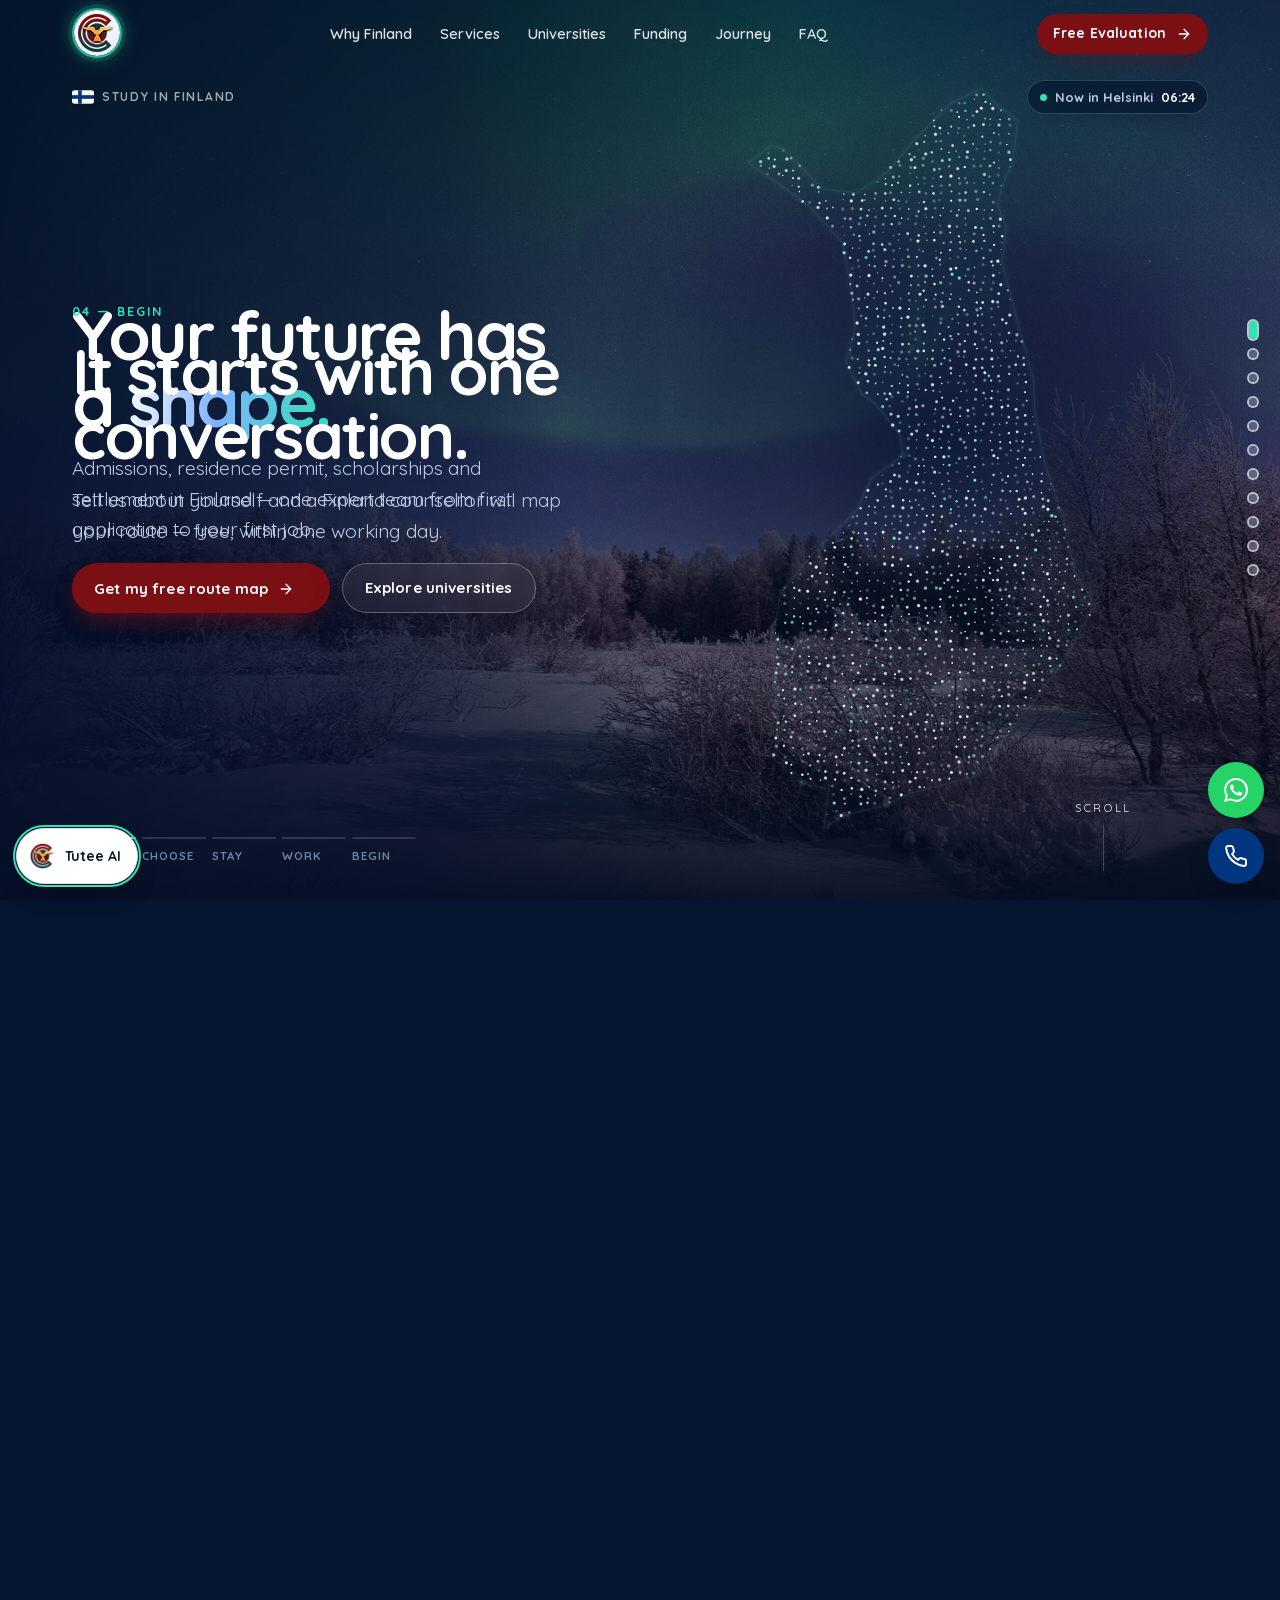
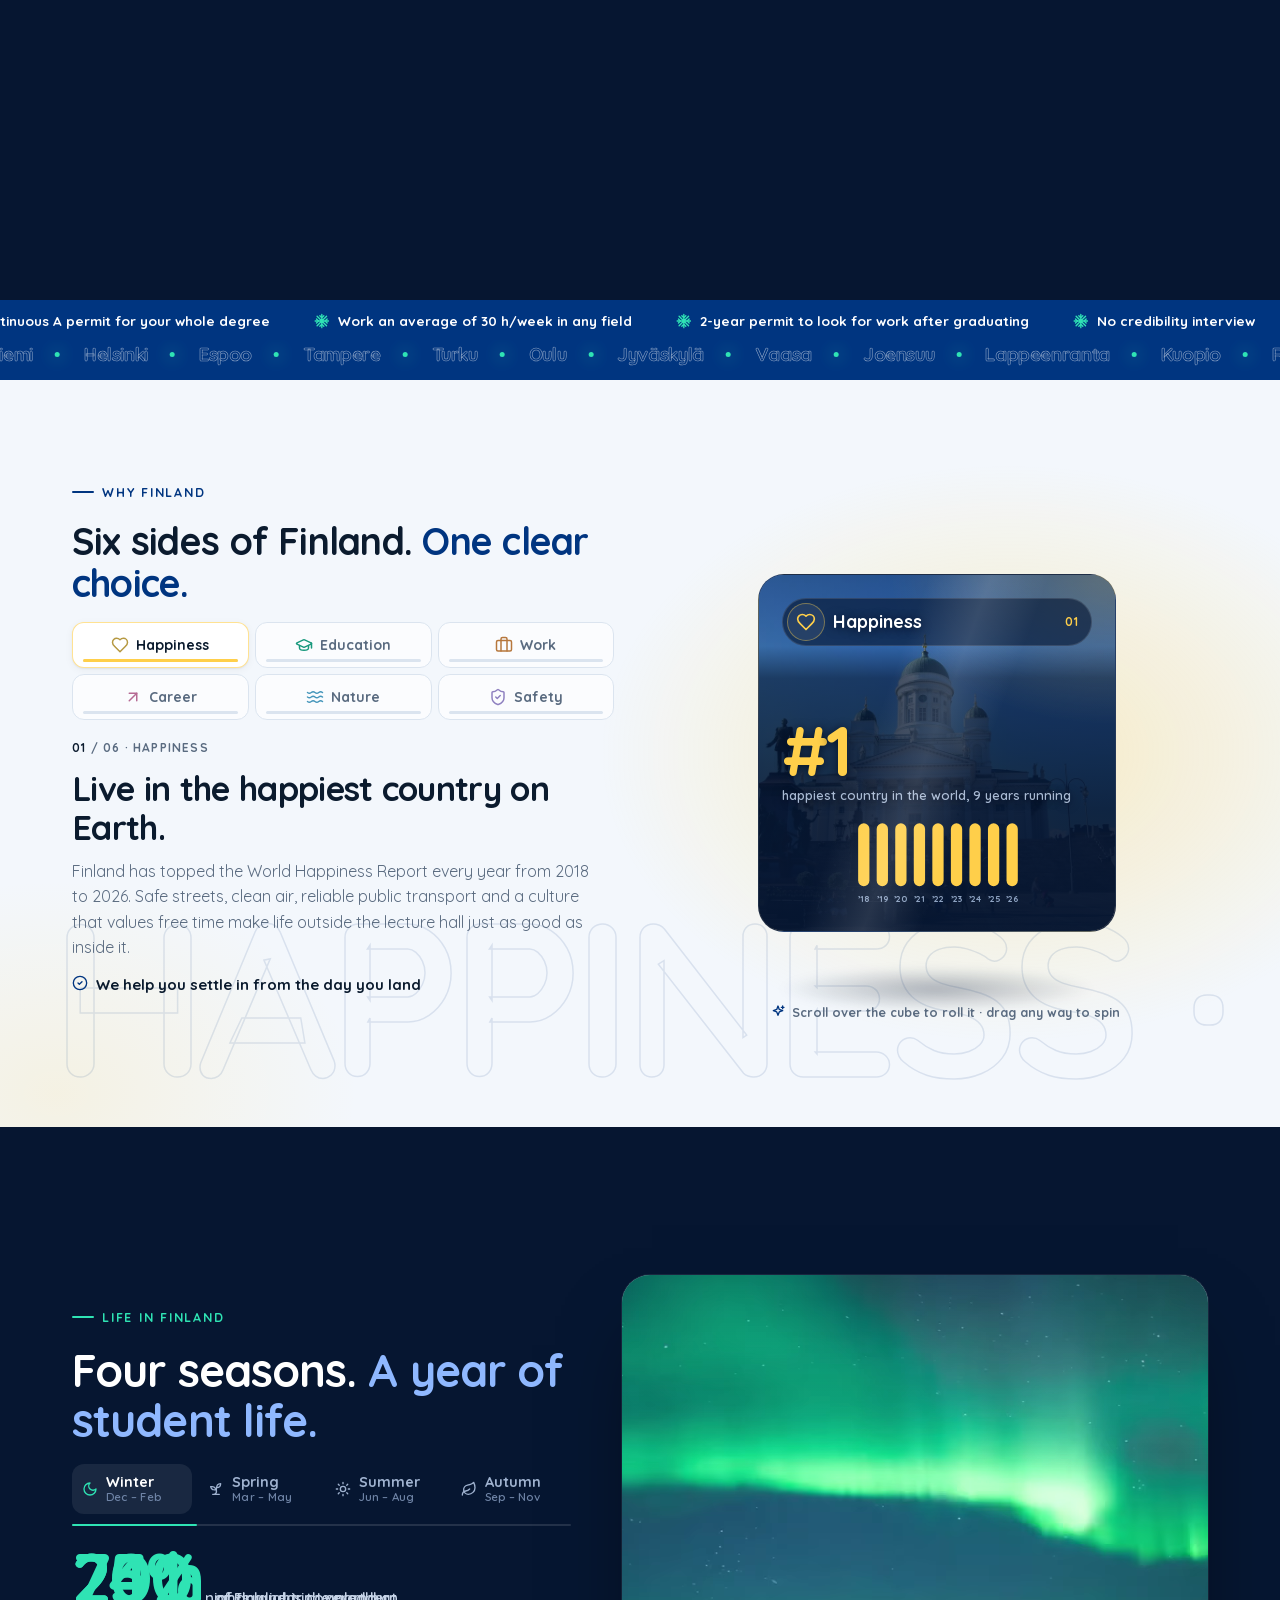
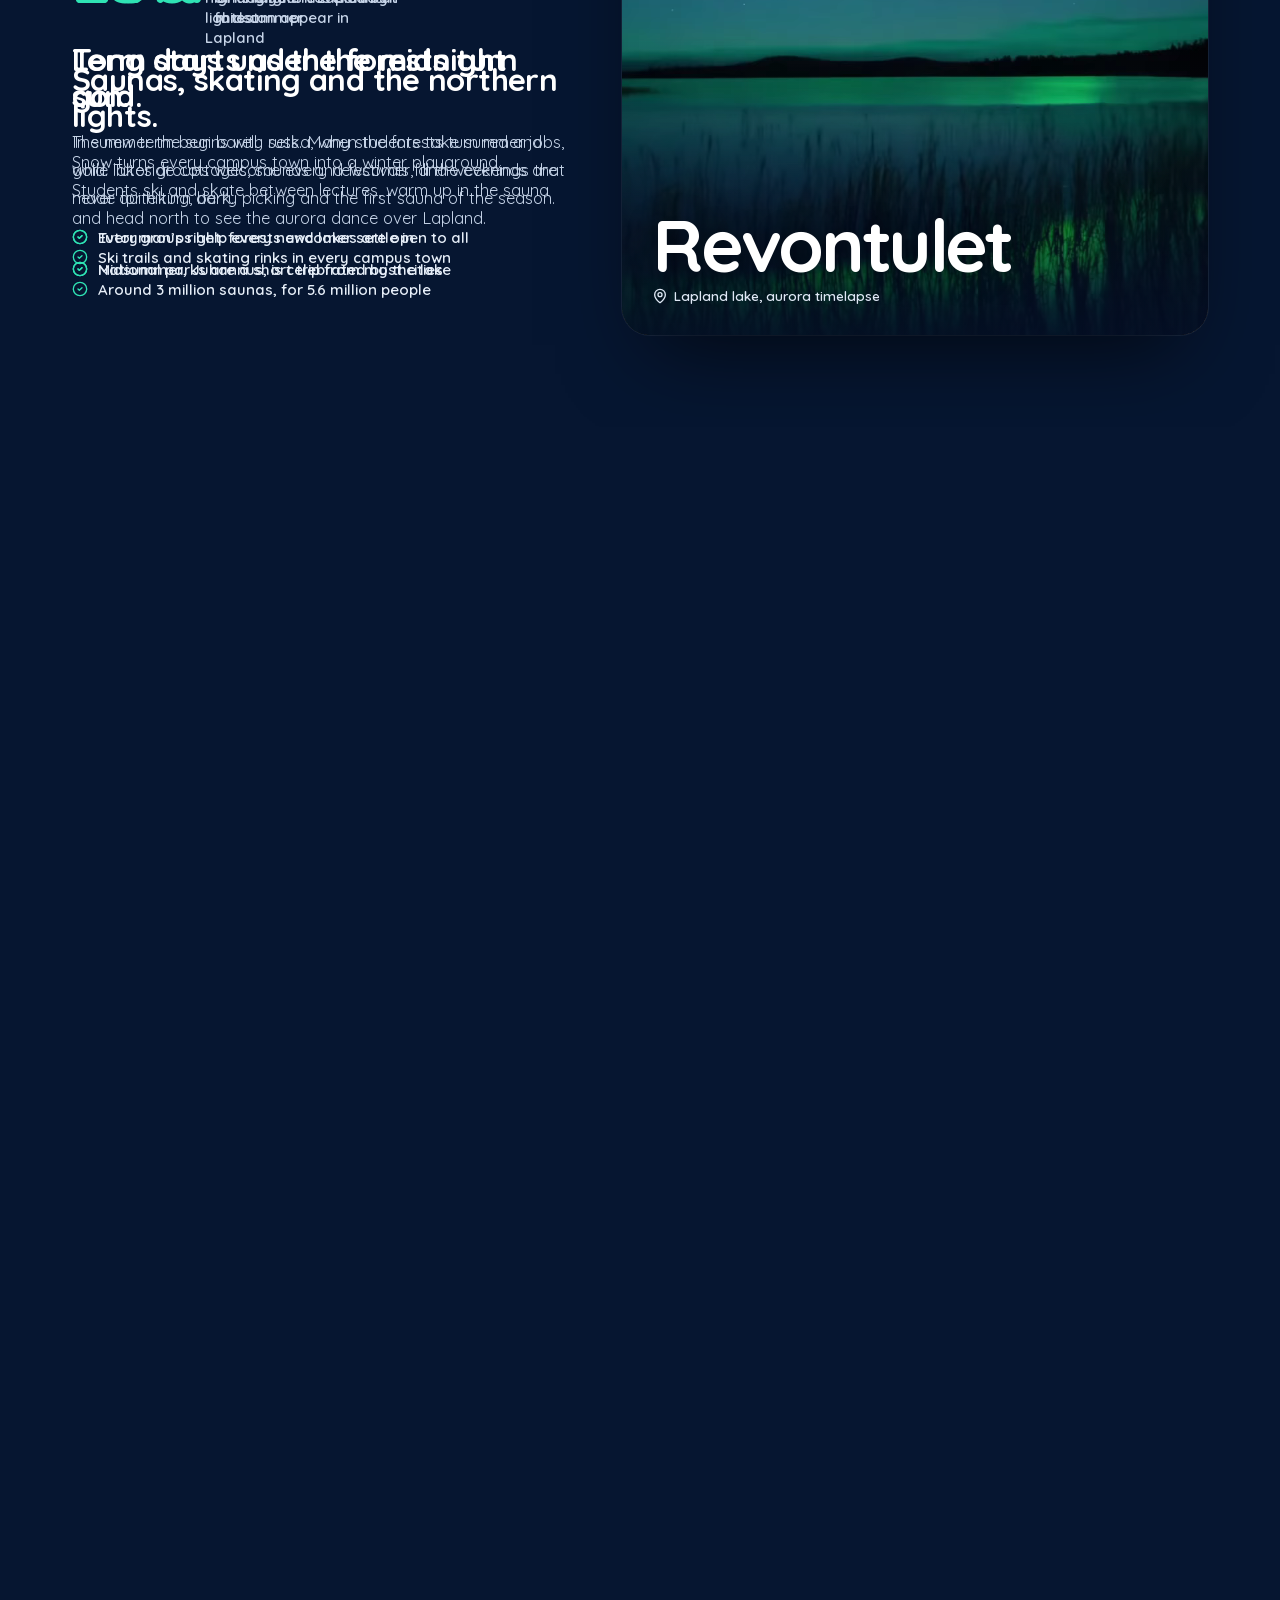
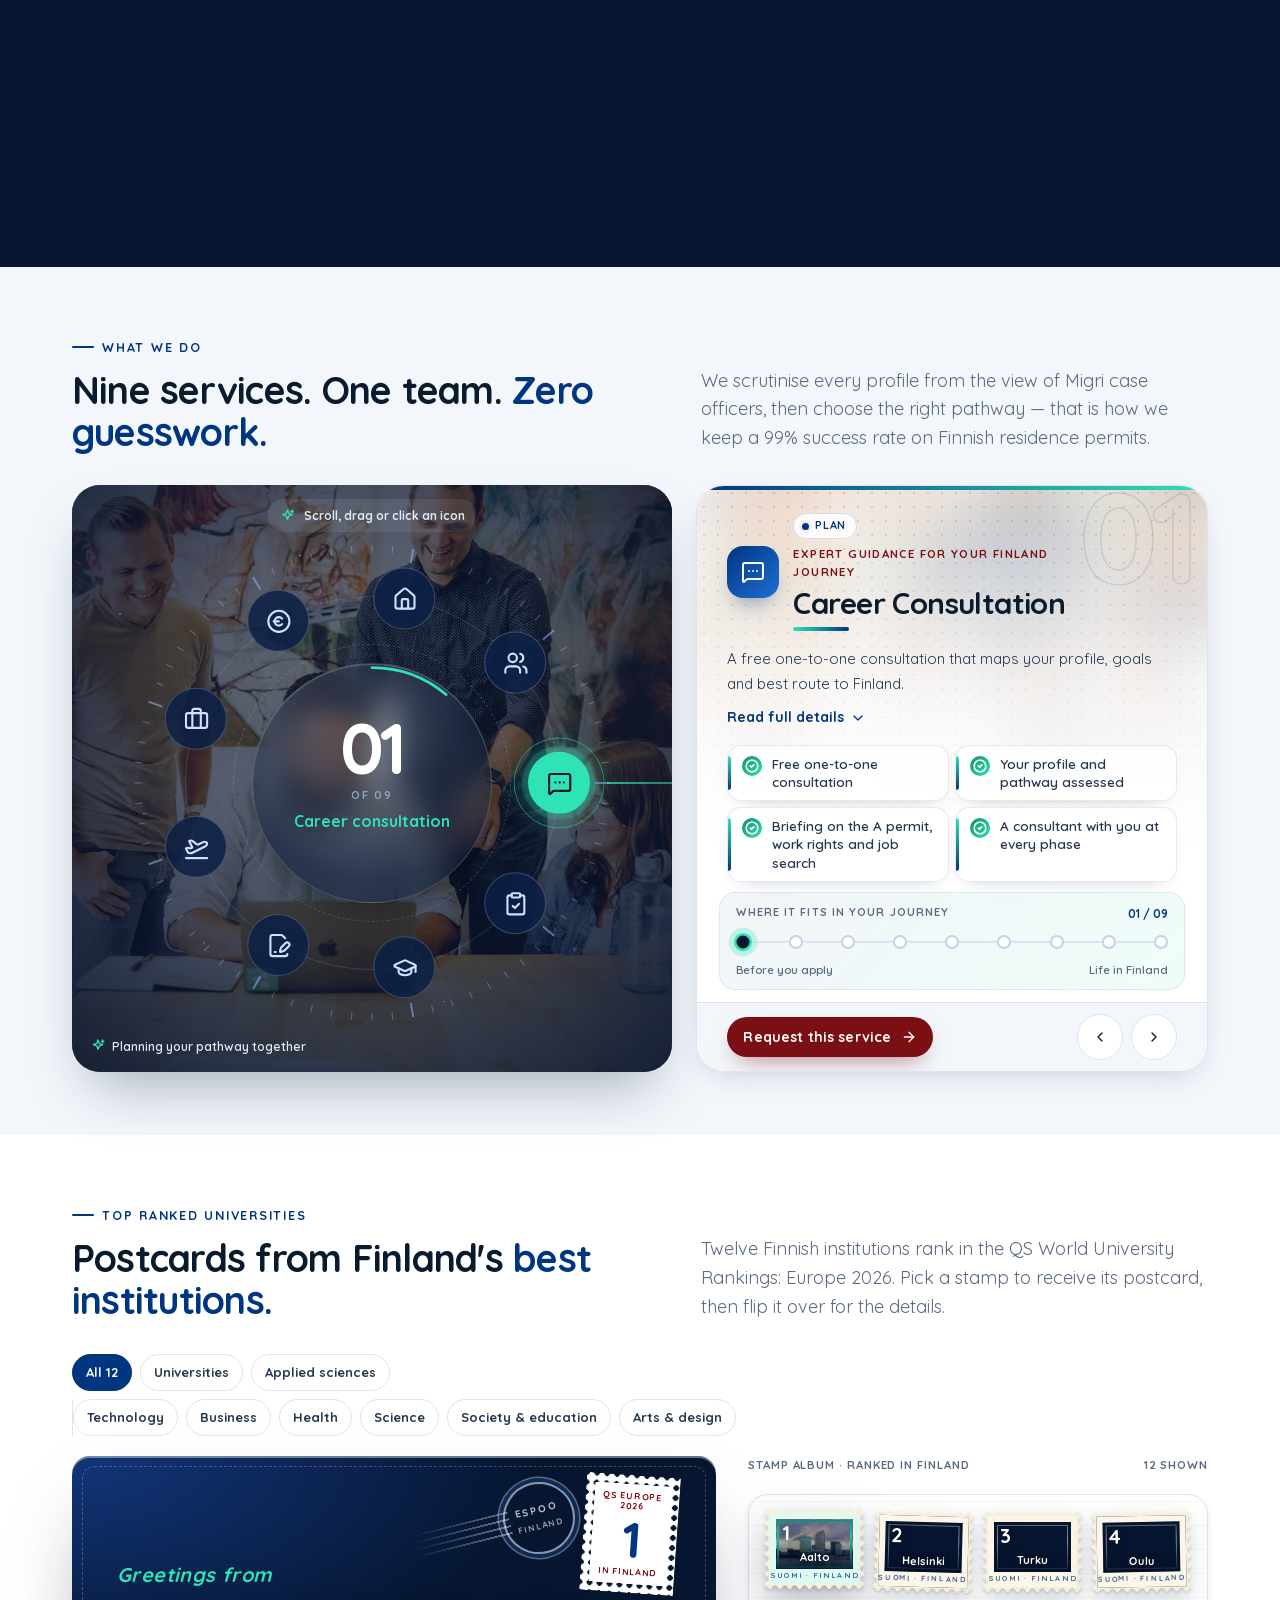
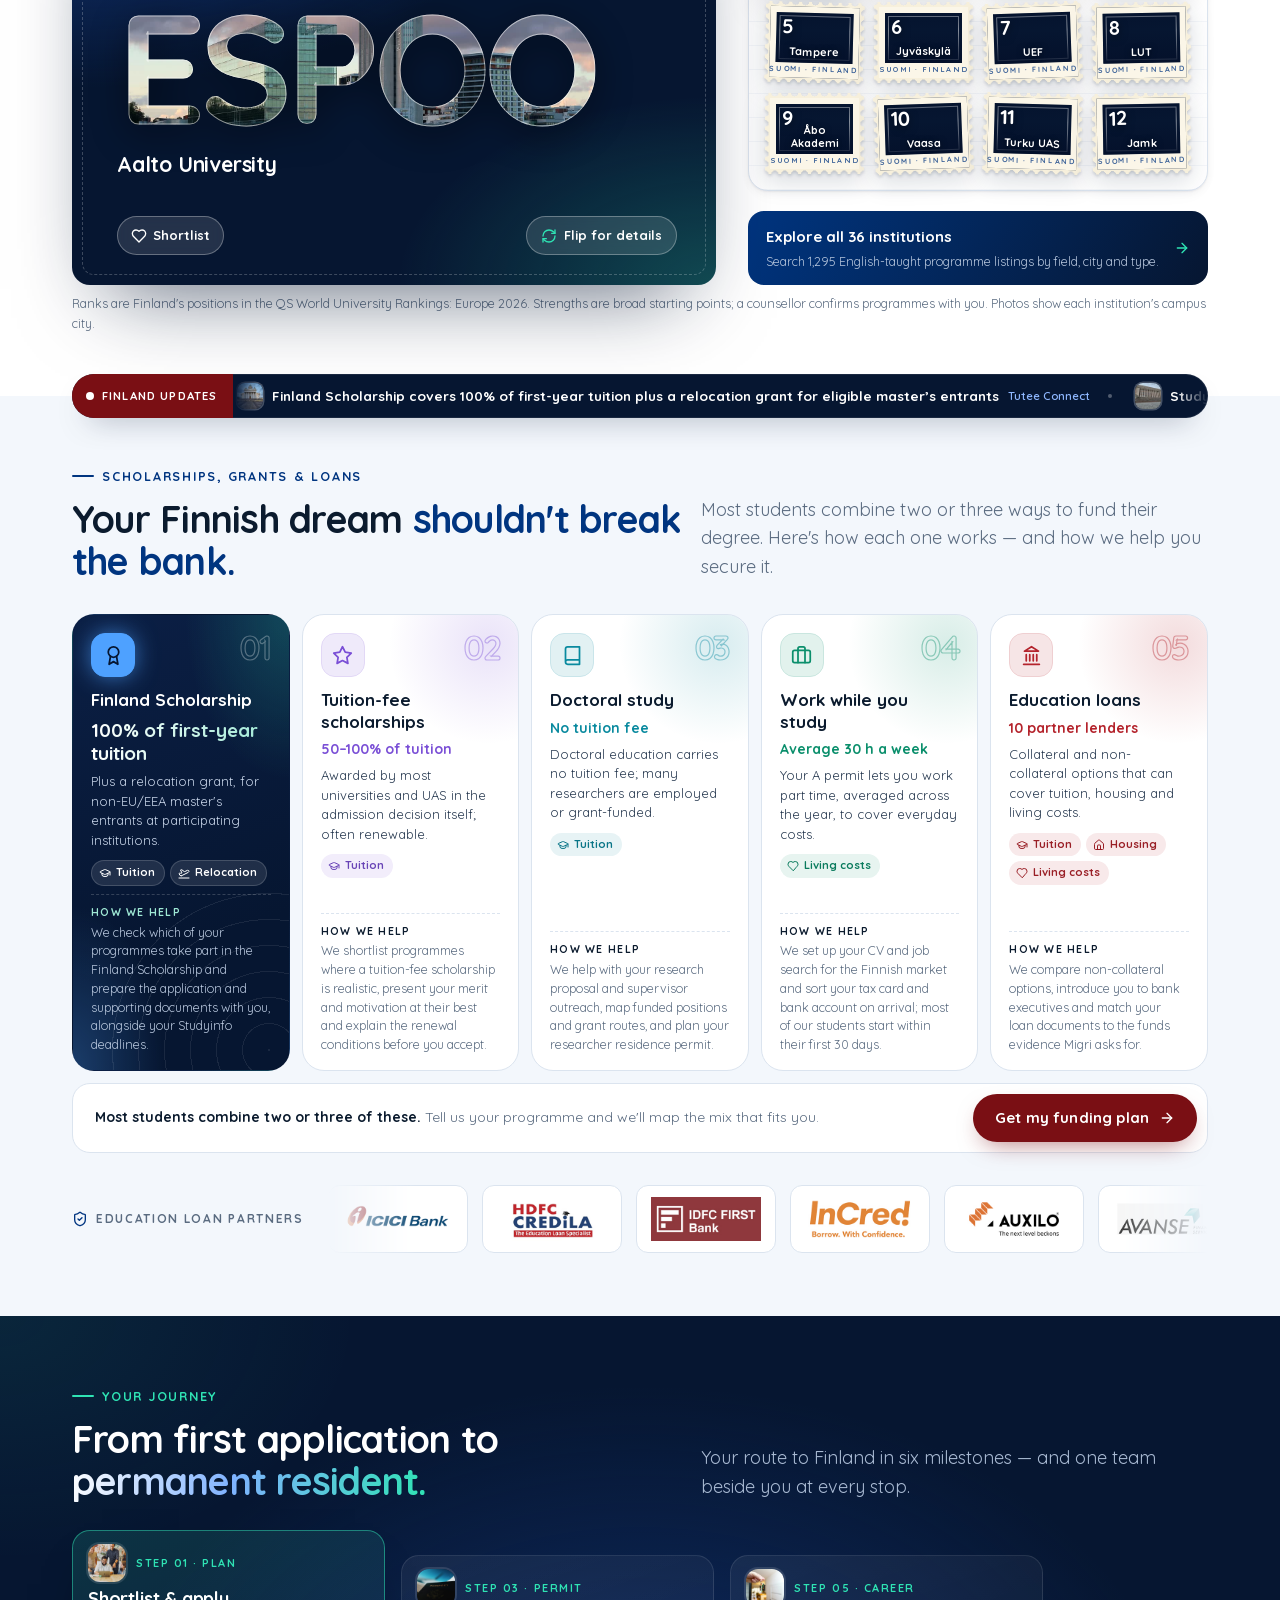
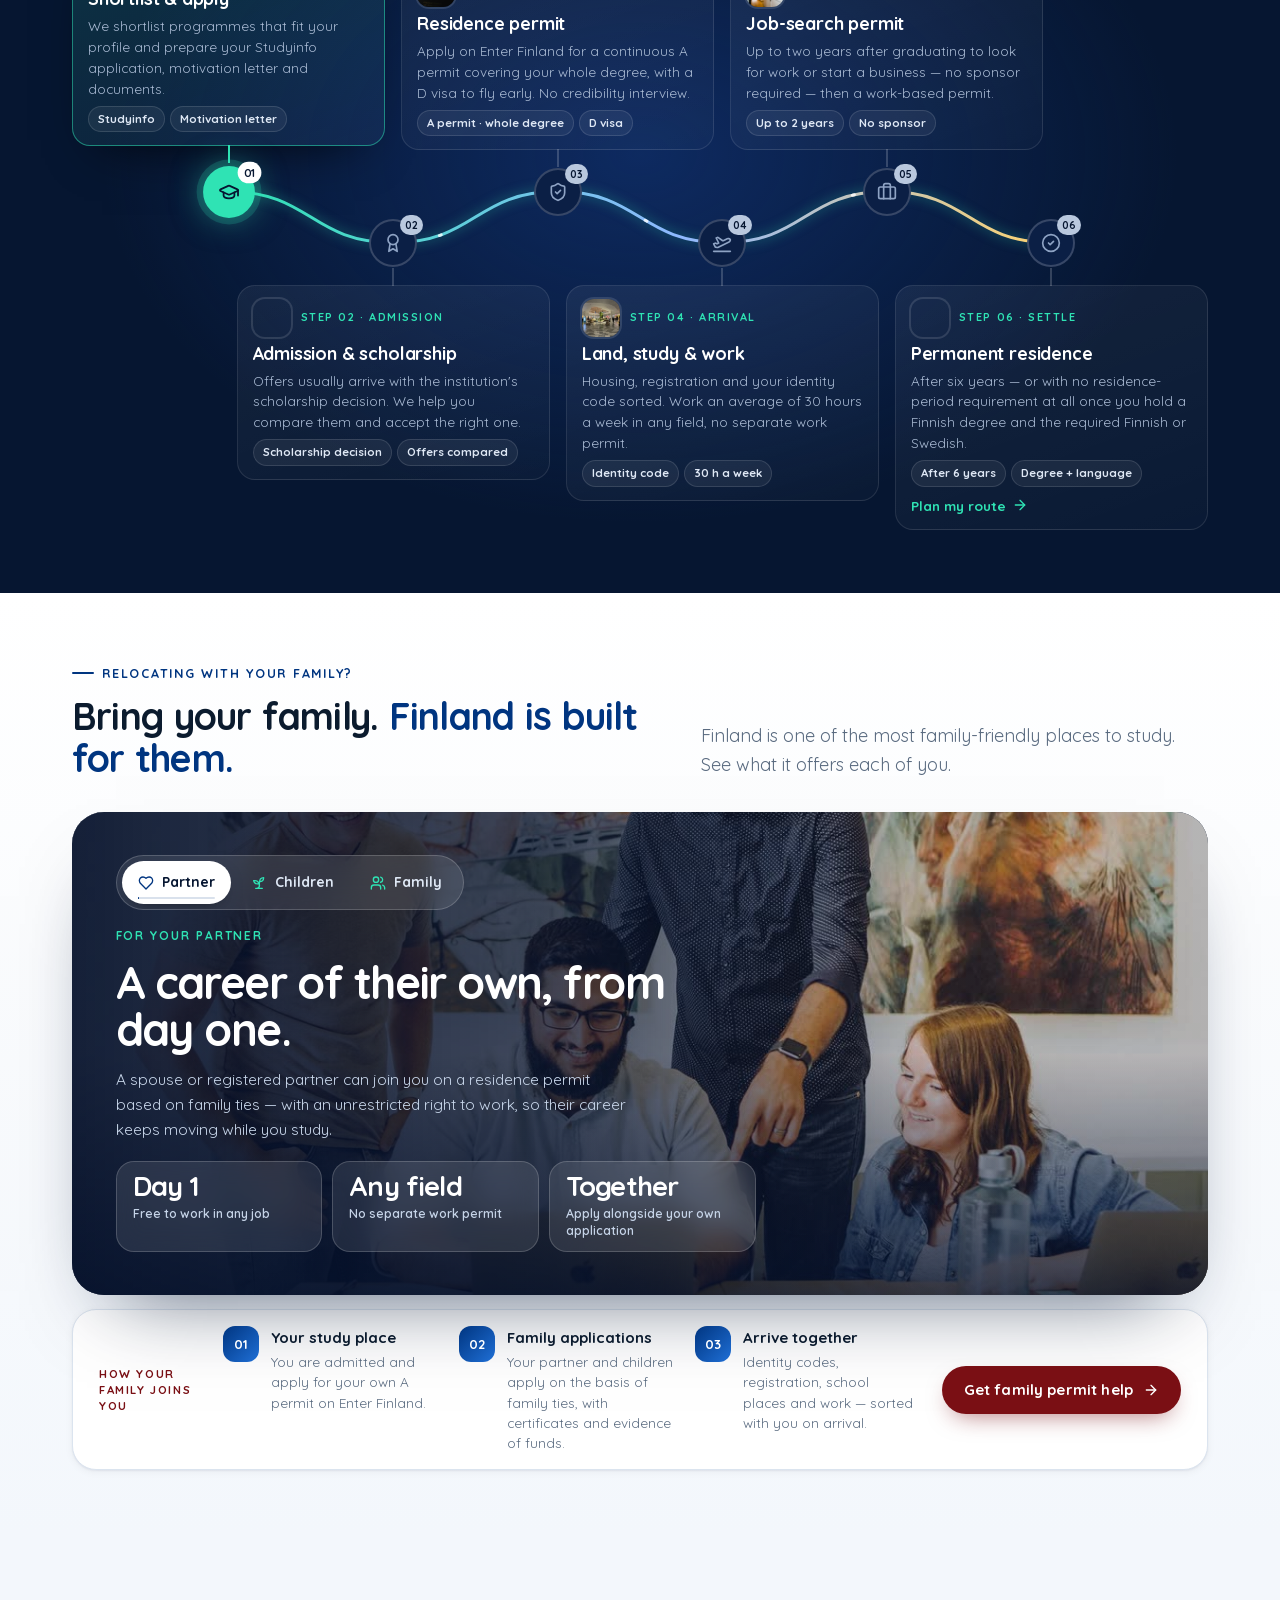
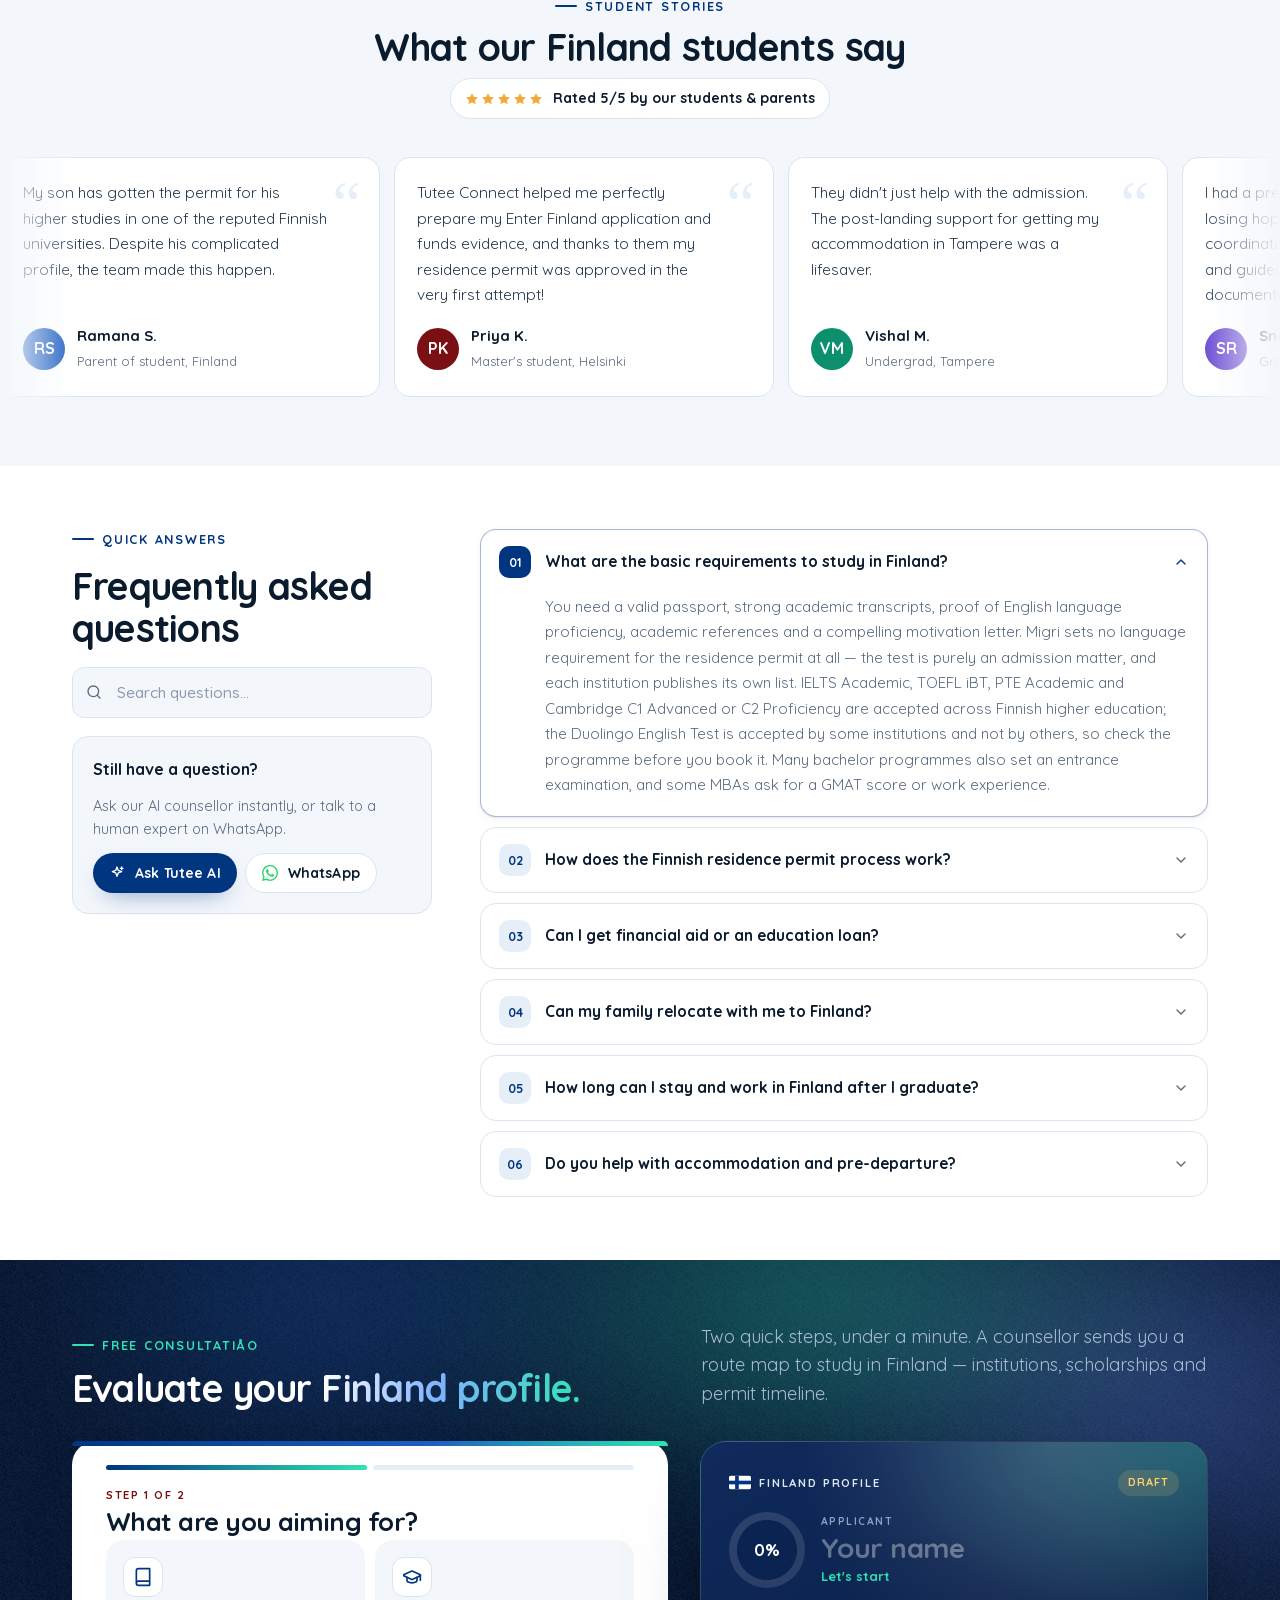
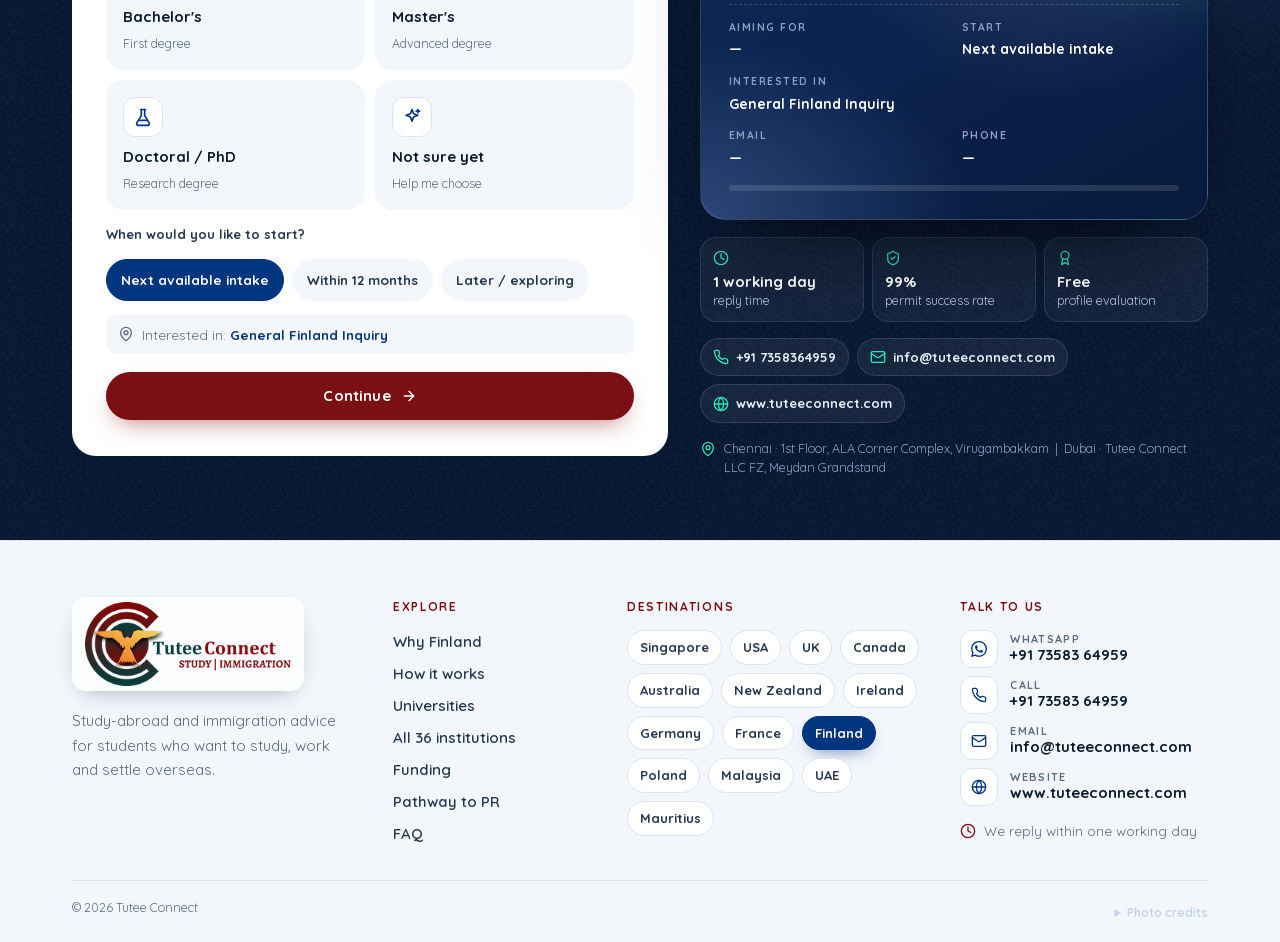
==== index.html @ 1944e4a0 "Use a circular white favicon of the logo The tab icon is now the logo centred on a round white badge" ====
<!DOCTYPE html>
<html lang="en" style="color-scheme: light;">
<head>
  <meta charset="UTF-8">
  <meta name="viewport" content="width=device-width, initial-scale=1.0, viewport-fit=cover">
  <meta name="color-scheme" content="light">
  <meta name="theme-color" content="#061631">
  <title>Study in Finland | Tutee Connect</title>
  <meta name="description" content="Finland education experts. End-to-end guidance for the Finnish residence permit for studies, university and UAS admissions, the Finland Scholarship, education loans, part-time work and settlement. Free profile evaluation.">
  <meta property="og:title" content="Study in Finland with Tutee Connect">
  <meta property="og:description" content="Admissions, residence permit, scholarships, loans and settlement in Finland: one expert team, a 99% permit success rate.">
  <meta property="og:image" content="./assets/img/photos/hero-aurora.jpg">
  <link rel="icon" type="image/png" sizes="32x32" href="./assets/img/logo/fav-32.png?v=4">
  <link rel="icon" type="image/png" sizes="48x48" href="./assets/img/logo/fav-48.png?v=4">
  <link rel="icon" type="image/png" sizes="192x192" href="./assets/img/logo/fav-192.png?v=4">
  <link rel="apple-touch-icon" sizes="180x180" href="./assets/img/logo/apple-touch-icon.png?v=4">
  <link rel="preload" as="font" type="font/woff2" href="./assets/fonts/quicksand-latin.woff2" crossorigin>
  <link rel="stylesheet" href="./assets/css/quicksand.css">
  <link rel="preload" as="image" href="./assets/img/photos/hero-aurora.jpg">
  <link rel="stylesheet" href="./assets/css/finland.css">
</head>
<body>

<!-- Icon sprite (Lucide, ISC licence) -->
<svg width="0" height="0" style="position:absolute" aria-hidden="true">
  <symbol id="i-arrow" viewBox="0 0 24 24"><path d="M5 12h14"/><path d="m12 5 7 7-7 7"/></symbol>
  <symbol id="i-check" viewBox="0 0 24 24"><circle cx="12" cy="12" r="10"/><path d="m9 12 2 2 4-4"/></symbol>
  <symbol id="i-menu" viewBox="0 0 24 24"><path d="M4 6h16M4 12h16M4 18h16"/></symbol>
  <symbol id="i-x" viewBox="0 0 24 24"><path d="M18 6 6 18M6 6l12 12"/></symbol>
  <symbol id="i-down" viewBox="0 0 24 24"><path d="m6 9 6 6 6-6"/></symbol>
  <symbol id="i-left" viewBox="0 0 24 24"><path d="m15 18-6-6 6-6"/></symbol>
  <symbol id="i-right" viewBox="0 0 24 24"><path d="m9 18 6-6-6-6"/></symbol>
  <symbol id="i-pin" viewBox="0 0 24 24"><path d="M20 10c0 4.993-5.539 10.193-7.399 11.799a1 1 0 0 1-1.202 0C9.539 20.193 4 14.993 4 10a8 8 0 0 1 16 0"/><circle cx="12" cy="10" r="3"/></symbol>
  <symbol id="i-phone" viewBox="0 0 24 24"><path d="M22 16.92v3a2 2 0 0 1-2.18 2 19.79 19.79 0 0 1-8.63-3.07 19.5 19.5 0 0 1-6-6 19.79 19.79 0 0 1-3.07-8.67A2 2 0 0 1 4.11 2h3a2 2 0 0 1 2 1.72c.13.96.36 1.9.7 2.81a2 2 0 0 1-.45 2.11L8.09 9.910a16 16 0 0 0 6 6l1.27-1.27a2 2 0 0 1 2.11-.45c.91.34 1.85.57 2.81.7A2 2 0 0 1 22 16.92z"/></symbol>
  <symbol id="i-mail" viewBox="0 0 24 24"><rect width="20" height="16" x="2" y="4" rx="2"/><path d="m22 7-8.97 5.7a1.94 1.94 0 0 1-2.06 0L2 7"/></symbol>
  <symbol id="i-user" viewBox="0 0 24 24"><path d="M19 21v-2a4 4 0 0 0-4-4H9a4 4 0 0 0-4 4v2"/><circle cx="12" cy="7" r="4"/></symbol>
  <symbol id="i-users" viewBox="0 0 24 24"><path d="M16 21v-2a4 4 0 0 0-4-4H6a4 4 0 0 0-4 4v2"/><path d="M16 3.128a4 4 0 0 1 0 7.744"/><path d="M22 21v-2a4 4 0 0 0-3-3.87"/><circle cx="9" cy="7" r="4"/></symbol>
  <symbol id="i-cap" viewBox="0 0 24 24"><path d="M21.42 10.922a1 1 0 0 0-.019-1.838L12.83 5.18a2 2 0 0 0-1.66 0L2.6 9.08a1 1 0 0 0 0 1.832l8.57 3.908a2 2 0 0 0 1.66 0z"/><path d="M22 10v6"/><path d="M6 12.5V16a6 3 0 0 0 12 0v-3.5"/></symbol>
  <symbol id="i-brief" viewBox="0 0 24 24"><path d="M16 20V4a2 2 0 0 0-2-2h-4a2 2 0 0 0-2 2v16"/><rect width="20" height="14" x="2" y="6" rx="2"/></symbol>
  <symbol id="i-building" viewBox="0 0 24 24"><path d="M10 12h4"/><path d="M10 8h4"/><path d="M14 21v-3a2 2 0 0 0-4 0v3"/><path d="M6 10H4a2 2 0 0 0-2 2v7a2 2 0 0 0 2 2h16a2 2 0 0 0 2-2V9a2 2 0 0 0-2-2h-2"/><path d="M6 21V5a2 2 0 0 1 2-2h8a2 2 0 0 1 2 2v16"/></symbol>
  <symbol id="i-award" viewBox="0 0 24 24"><circle cx="12" cy="8" r="6"/><path d="M15.477 12.89 17 22l-5-3-5 3 1.523-9.11"/></symbol>
  <symbol id="i-banknote" viewBox="0 0 24 24"><rect width="20" height="12" x="2" y="6" rx="2"/><circle cx="12" cy="12" r="2"/><path d="M6 12h.01M18 12h.01"/></symbol>
  <symbol id="i-pen" viewBox="0 0 24 24"><path d="m18 5-2.414-2.414A2 2 0 0 0 14.172 2H6a2 2 0 0 0-2 2v16a2 2 0 0 0 2 2h12a2 2 0 0 0 2-2"/><path d="M21.378 12.626a1 1 0 0 0-3.004-3.004l-4.010 4.012a2 2 0 0 0-.506.854l-.837 2.87a.5.5 0 0 0 .62.62l2.87-.837a2 2 0 0 0 .854-.506z"/><path d="M8 18h1"/></symbol>
  <symbol id="i-clip" viewBox="0 0 24 24"><rect width="8" height="4" x="8" y="2" rx="1"/><path d="M16 4h2a2 2 0 0 1 2 2v14a2 2 0 0 1-2 2H6a2 2 0 0 1-2-2V6a2 2 0 0 1 2-2h2"/><path d="m9 14 2 2 4-4"/></symbol>
  <symbol id="i-msg" viewBox="0 0 24 24"><path d="M22 17a2 2 0 0 1-2 2H6.828a2 2 0 0 0-1.414.586l-2.202 2.202A.71.71 0 0 1 2 21.286V5a2 2 0 0 1 2-2h16a2 2 0 0 1 2 2z"/><path d="M12 11h.01M16 11h.01M8 11h.01"/></symbol>
  <symbol id="i-plane" viewBox="0 0 24 24"><path d="M2 22h20"/><path d="M6.36 17.4 4 17l-2-4 1.1-.55a2 2 0 0 1 1.8 0l.17.1a2 2 0 0 0 1.8 0L8 12 5 6l.9-.45a2 2 0 0 1 2.09.2l4.02 3a2 2 0 0 0 2.1.2l4.19-2.06a2.41 2.41 0 0 1 1.73-.17L21 7a1.4 1.4 0 0 1 .87 1.99l-.38.76c-.23.46-.6.84-1.07 1.08L7.58 17.2a2 2 0 0 1-1.22.18Z"/></symbol>
  <symbol id="i-euro" viewBox="0 0 24 24"><circle cx="12" cy="12" r="10"/><path d="M7 12h5"/><path d="M15 9.4a4 4 0 1 0 0 5.2"/></symbol>
  <symbol id="i-house" viewBox="0 0 24 24"><path d="M15 21v-8a1 1 0 0 0-1-1h-4a1 1 0 0 0-1 1v8"/><path d="M3 10a2 2 0 0 1 .709-1.528l7-6a2 2 0 0 1 2.582 0l7 6A2 2 0 0 1 21 10v9a2 2 0 0 1-2 2H5a2 2 0 0 1-2-2z"/></symbol>
  <symbol id="i-shield" viewBox="0 0 24 24"><path d="M20 13c0 5-3.5 7.5-7.66 8.95a1 1 0 0 1-.67-.01C7.5 20.5 4 18 4 13V6a1 1 0 0 1 1-1c2 0 4.5-1.2 6.24-2.72a1.17 1.17 0 0 1 1.52 0C14.51 3.81 17 5 19 5a1 1 0 0 1 1 1z"/><path d="m9 12 2 2 4-4"/></symbol>
  <symbol id="i-bank" viewBox="0 0 24 24"><path d="M3 22h18"/><path d="M6 18v-7M10 18v-7M14 18v-7M18 18v-7"/><path d="M12 2l8 5H4z"/></symbol>
  <symbol id="i-spark" viewBox="0 0 24 24"><path d="M12 3l1.9 5.1L19 10l-5.1 1.9L12 17l-1.9-5.1L5 10l5.1-1.9z"/><path d="M19 3v4M17 5h4"/></symbol>
  <symbol id="i-clock" viewBox="0 0 24 24"><circle cx="12" cy="12" r="10"/><path d="M12 6v6l4 2"/></symbol>
  <symbol id="i-snow" viewBox="0 0 24 24"><path d="M12 2v20M2 12h20M4.9 4.9l14.2 14.2M19.1 4.9 4.9 19.1"/><path d="m9 4 3 3 3-3M9 20l3-3 3 3M4 9l3 3-3 3M20 9l-3 3 3 3"/></symbol>
  <symbol id="i-globe" viewBox="0 0 24 24"><circle cx="12" cy="12" r="10"/><path d="M12 2a14.5 14.5 0 0 0 0 20 14.5 14.5 0 0 0 0-20"/><path d="M2 12h20"/></symbol>
  <symbol id="i-send" viewBox="0 0 24 24"><path d="m22 2-7 20-4-9-9-4z"/><path d="M22 2 11 13"/></symbol>
  <symbol id="i-refresh" viewBox="0 0 24 24"><path d="M3 12a9 9 0 0 1 9-9 9.75 9.75 0 0 1 6.74 2.74L21 8"/><path d="M21 3v5h-5"/><path d="M21 12a9 9 0 0 1-9 9 9.75 9.75 0 0 1-6.74-2.74L3 16"/><path d="M8 16H3v5"/></symbol>
  <symbol id="i-star" viewBox="0 0 24 24"><path d="M12 2l3.09 6.26L22 9.27l-5 4.87 1.18 6.88L12 17.77l-6.18 3.25L7 14.14 2 9.27l6.91-1.01z"/></symbol>
  <symbol id="i-up" viewBox="0 0 24 24"><path d="M7 7h10v10"/><path d="M7 17 17 7"/></symbol>
  <symbol id="i-search" viewBox="0 0 24 24"><circle cx="11" cy="11" r="8"/><path d="m21 21-4.3-4.3"/></symbol>
  <symbol id="i-cpu" viewBox="0 0 24 24"><rect x="4" y="4" width="16" height="16" rx="2"/><rect x="9" y="9" width="6" height="6"/><path d="M9 1v3M15 1v3M9 20v3M15 20v3M20 9h3M20 14h3M1 9h3M1 14h3"/></symbol>
  <symbol id="i-chart" viewBox="0 0 24 24"><path d="M3 3v18h18"/><path d="M18 17V9M13 17V5M8 17v-3"/></symbol>
  <symbol id="i-heart" viewBox="0 0 24 24"><path d="M19 14c1.49-1.46 3-3.21 3-5.5A5.5 5.5 0 0 0 16.5 3c-1.76 0-3 .5-4.5 2-1.5-1.5-2.74-2-4.5-2A5.5 5.5 0 0 0 2 8.5c0 2.3 1.5 4.05 3 5.5l7 7Z"/></symbol>
  <symbol id="i-palette" viewBox="0 0 24 24"><circle cx="13.5" cy="6.5" r="1"/><circle cx="17.5" cy="10.5" r="1"/><circle cx="8.5" cy="7.5" r="1"/><circle cx="6.5" cy="12.5" r="1"/><path d="M12 2C6.5 2 2 6.5 2 12s4.5 10 10 10c.926 0 1.648-.746 1.648-1.688 0-.437-.18-.835-.437-1.125-.29-.289-.438-.652-.438-1.125a1.64 1.64 0 0 1 1.668-1.668h1.996c3.051 0 5.555-2.503 5.555-5.554C21.965 6.012 17.461 2 12 2z"/></symbol>
  <symbol id="i-book" viewBox="0 0 24 24"><path d="M4 19.5v-15A2.5 2.5 0 0 1 6.5 2H20v20H6.5a2.5 2.5 0 0 1 0-5H20"/></symbol>
  <symbol id="i-flask" viewBox="0 0 24 24"><path d="M9 3h6M10 3v7.4L4.6 19a2 2 0 0 0 1.7 3h11.4a2 2 0 0 0 1.7-3L14 10.4V3"/><path d="M7 16h10"/></symbol>
  <symbol id="i-waves" viewBox="0 0 24 24"><path d="M2 6c.6.5 1.2 1 2.5 1C7 7 7 5 9.5 5c2.6 0 2.4 2 5 2 2.5 0 2.5-2 5-2 1.3 0 1.9.5 2.5 1"/><path d="M2 12c.6.5 1.2 1 2.5 1 2.5 0 2.5-2 5-2 2.6 0 2.4 2 5 2 2.5 0 2.5-2 5-2 1.3 0 1.9.5 2.5 1"/><path d="M2 18c.6.5 1.2 1 2.5 1 2.5 0 2.5-2 5-2 2.6 0 2.4 2 5 2 2.5 0 2.5-2 5-2 1.3 0 1.9.5 2.5 1"/></symbol>
  <symbol id="i-anchor" viewBox="0 0 24 24"><circle cx="12" cy="5" r="3"/><path d="M12 22V8M5 12H2a10 10 0 0 0 20 0h-3"/></symbol>
  <symbol id="i-mountain" viewBox="0 0 24 24"><path d="m8 3 4 8 5-5 5 15H2L8 3z"/></symbol>
  <symbol id="i-sun" viewBox="0 0 24 24"><circle cx="12" cy="12" r="4"/><path d="M12 2v2M12 20v2M4.93 4.93l1.41 1.41M17.66 17.66l1.41 1.41M2 12h2M20 12h2M6.34 17.66l-1.41 1.41M19.07 4.93l-1.41 1.41"/></symbol>
  <symbol id="i-moon" viewBox="0 0 24 24"><path d="M12 3a6 6 0 0 0 9 9 9 9 0 1 1-9-9Z"/></symbol>
  <symbol id="i-leaf" viewBox="0 0 24 24"><path d="M11 20A7 7 0 0 1 9.8 6.1C15.5 5 17 4.48 19 2c1 2 2 4.18 2 8 0 5.5-4.78 10-10 10Z"/><path d="M2 21c0-3 1.85-5.36 5.08-6C9.5 14.52 12 13 13 12"/></symbol>
  <symbol id="i-sprout" viewBox="0 0 24 24"><path d="M7 20h10"/><path d="M10 20c5.5-2.5.8-6.4 3-10"/><path d="M9.5 9.4c1.1.8 1.8 2.2 2.3 3.7-2 .4-3.5.4-4.8-.3-1.2-.6-2.3-1.9-3-4.2 2.8-.5 4.4 0 5.5.8z"/><path d="M14.1 6a7 7 0 0 0-1.1 4c1.9-.1 3.3-.6 4.3-1.4 1-1 1.6-2.3 1.7-4.6-2.7.1-4 1-4.9 2z"/></symbol>
  <symbol id="i-fb" viewBox="0 0 24 24"><path d="M18 2h-3a5 5 0 0 0-5 5v3H7v4h3v8h4v-8h3l1-4h-4V7a1 1 0 0 1 1-1h3z"/></symbol>
  <symbol id="i-ig" viewBox="0 0 24 24"><rect width="20" height="20" x="2" y="2" rx="5"/><path d="M16 11.37A4 4 0 1 1 12.63 8 4 4 0 0 1 16 11.37z"/><path d="M17.5 6.5h.01"/></symbol>
  <symbol id="i-in" viewBox="0 0 24 24"><path d="M16 8a6 6 0 0 1 6 6v7h-4v-7a2 2 0 0 0-2-2 2 2 0 0 0-2 2v7h-4v-7a6 6 0 0 1 6-6z"/><rect width="4" height="12" x="2" y="9"/><circle cx="4" cy="4" r="2"/></symbol>
  <symbol id="i-xlogo" viewBox="0 0 24 24"><path d="M4 4l16 16M20 4 4 20"/></symbol>
  <symbol id="i-wa" viewBox="0 0 24 24"><path d="M17.472 14.382c-.297-.149-1.758-.867-2.03-.967-.273-.099-.471-.148-.67.15-.197.297-.767.966-.94 1.164-.173.199-.347.223-.644.075-.297-.15-1.255-.463-2.39-1.475-.883-.788-1.48-1.761-1.653-2.059-.173-.297-.018-.458.13-.606.134-.133.298-.347.446-.52.149-.174.198-.298.298-.497.099-.198.05-.371-.025-.52-.075-.149-.669-1.612-.916-2.207-.242-.579-.487-.5-.669-.51-.173-.008-.371-.01-.57-.01-.198 0-.52.074-.792.372-.272.297-1.04 1.016-1.04 2.479 0 1.462 1.065 2.875 1.213 3.074.149.198 2.096 3.2 5.077 4.487.709.306 1.262.489 1.694.625.712.227 1.36.195 1.871.118.571-.085 1.758-.719 2.006-1.413.248-.694.248-1.289.173-1.413-.074-.124-.272-.198-.57-.347m-5.421 7.403h-.004a9.87 9.87 0 01-5.031-1.378l-.361-.214-3.741.982.998-3.648-.235-.374a9.86 9.86 0 01-1.51-5.26c.001-5.45 4.436-9.884 9.888-9.884 2.64 0 5.122 1.03 6.988 2.898a9.825 9.825 0 012.893 6.994c-.003 5.45-4.437 9.884-9.885 9.884m8.413-18.297A11.815 11.815 0 0012.05 0C5.495 0 .16 5.335.157 11.892c0 2.096.547 4.142 1.588 5.945L.057 24l6.305-1.654a11.882 11.882 0 005.683 1.448h.005c6.554 0 11.89-5.335 11.893-11.893a11.821 11.821 0 00-3.48-8.413z"/></symbol>
  <symbol id="i-grid" viewBox="0 0 24 24"><rect width="7" height="7" x="3" y="3" rx="1"/><rect width="7" height="7" x="14" y="3" rx="1"/><rect width="7" height="7" x="14" y="14" rx="1"/><rect width="7" height="7" x="3" y="14" rx="1"/></symbol>
  <symbol id="i-list" viewBox="0 0 24 24"><path d="M3 5h.01M3 12h.01M3 19h.01M8 5h13M8 12h13M8 19h13"/></symbol>
  <symbol id="flag-fi" viewBox="0 0 18 11"><rect width="18" height="11" fill="#fff"/><rect x="5" width="3" height="11" fill="#003580"/><rect y="4" width="18" height="3" fill="#003580"/></symbol>
</svg>

<a class="sr-only" href="#contact">Skip to the free profile evaluation</a>
<div class="progress" data-progress aria-hidden="true"></div>
<canvas class="fx" data-fx aria-hidden="true"></canvas>

<!-- Section dots (desktop) -->
<nav class="dots" aria-label="Page sections" data-dots>
  <a href="#home" data-dot="home"><span>Start</span></a>
  <a href="#why" data-dot="why"><span>Why Finland</span></a>
  <a href="#life" data-dot="life"><span>Life in Finland</span></a>
  <a href="#services" data-dot="services"><span>Services</span></a>
  <a href="#universities" data-dot="universities"><span>Universities</span></a>
  <a href="#scholarships" data-dot="scholarships"><span>Funding</span></a>
  <a href="#relocate" data-dot="relocate"><span>Your journey</span></a>
  <a href="#family" data-dot="family"><span>Family</span></a>
  <a href="#testimonials" data-dot="testimonials"><span>Stories</span></a>
  <a href="#faq" data-dot="faq"><span>FAQ</span></a>
  <a href="#contact" data-dot="contact"><span>Evaluate</span></a>
</nav>

<!-- ============================== HEADER ============================== -->
<header class="header" data-header>
  <div class="container header__row">
    <a class="logo" href="./index.html" data-scroll-to="top" aria-label="Tutee Connect, back to top">
      <span class="logo__plate logo__plate--swap"><img class="brandmark brandmark--icon" src="./assets/img/logo/mark-38.png?v=3" srcset="./assets/img/logo/mark-38.png?v=3 1x, ./assets/img/logo/mark-76.png?v=3 2x, ./assets/img/logo/mark-114.png?v=3 3x" width="38" height="38" alt="" aria-hidden="true" decoding="async"><img class="brandmark brandmark--header" src="./assets/img/logo/logo-h44-108.png?v=3" srcset="./assets/img/logo/logo-h44-108.png?v=3 1x, ./assets/img/logo/logo-h44-216.png?v=3 2x, ./assets/img/logo/logo-h44-324.png?v=3 3x" width="108" height="44" alt="Tutee Connect, Study | Immigration" decoding="async"></span>
    </a>
    <nav class="nav" aria-label="Primary">
      <a href="#why" data-nav="why">Why Finland</a>
      <a href="#services" data-nav="services">Services</a>
      <a href="./universities.html" target="_blank" rel="noopener">Universities</a>
      <a href="#scholarships" data-nav="scholarships">Funding</a>
      <a href="#relocate" data-nav="relocate">Journey</a>
      <a href="#faq" data-nav="faq">FAQ</a>
    </nav>
    <div class="header__cta">
      <a class="btn btn-primary btn-sm" href="#contact" data-magnet data-star-border="#ffd58f">Free Evaluation<svg class="ico ico-sm ico-arrow"><use href="#i-arrow"/></svg></a>
    </div>
    <button class="burger" type="button" aria-label="Open menu" aria-expanded="false" aria-controls="drawer" data-menu-open><svg class="ico"><use href="#i-menu"/></svg></button>
  </div>
</header>

<div class="drawer" id="drawer" data-drawer>
  <div class="drawer__backdrop" data-menu-close></div>
  <div class="drawer__panel" role="dialog" aria-modal="true" aria-label="Menu">
    <div class="drawer__top">
      <img loading="lazy" class="brandmark brandmark--drawer" src="./assets/img/logo/logo-640.png?v=2" srcset="./assets/img/logo/logo-280.png?v=2 280w, ./assets/img/logo/logo-420.png?v=2 420w, ./assets/img/logo/logo-640.png?v=2 640w, ./assets/img/logo/logo.png?v=2 2000w" sizes="138px" width="2000" height="814" alt="Tutee Connect, Study | Immigration">
      <button class="icon-btn" type="button" aria-label="Close menu" data-menu-close><svg class="ico"><use href="#i-x"/></svg></button>
    </div>
    <div class="drawer__links">
      <a href="#why">Why Finland <svg class="ico ico-sm"><use href="#i-right"/></svg></a>
      <a href="#services">Services <svg class="ico ico-sm"><use href="#i-right"/></svg></a>
      <a href="#universities">Top universities <svg class="ico ico-sm"><use href="#i-right"/></svg></a>
      <a href="./universities.html" target="_blank" rel="noopener">All 36 institutions <svg class="ico ico-sm"><use href="#i-up"/></svg></a>
      <a href="#scholarships">Scholarships &amp; loans <svg class="ico ico-sm"><use href="#i-right"/></svg></a>
      <a href="#relocate">Your journey <svg class="ico ico-sm"><use href="#i-right"/></svg></a>
      <a href="#family">Moving with family <svg class="ico ico-sm"><use href="#i-right"/></svg></a>
      <a href="#testimonials">Student stories <svg class="ico ico-sm"><use href="#i-right"/></svg></a>
      <a href="#faq">FAQ <svg class="ico ico-sm"><use href="#i-right"/></svg></a>
      <a href="https://tuteeconnect.com/about.html" target="_blank" rel="noopener">About Tutee Connect <svg class="ico ico-sm"><use href="#i-up"/></svg></a>
    </div>
    <a class="btn btn-primary btn-block" href="#contact">Get my free evaluation<svg class="ico ico-sm ico-arrow"><use href="#i-arrow"/></svg></a>
  </div>
</div>

<main>
<!-- ============================== HERO (particle morph) ==============================
     Snow over a Lapland night sky gathers into the silhouette of Finland.
     Scrolling morphs the same particles through the reasons to come
     (36 → 2 YRS → 30 H) and back into snowfall around the call to action.
     Engine: initParticleHero() in finland.js. -->
<section class="hp" id="home" data-hp>
  <div class="hp__pin" data-hero>
    <div class="hp__sky" aria-hidden="true">
      <div class="hp__bgs">
        <img class="hp__bg is-on" data-hp-bg src="./assets/img/photos/hero-aurora.jpg" alt="" width="1920" height="1281" fetchpriority="high" decoding="async">
        <img class="hp__bg" data-hp-bg data-src="./assets/img/seasons/autumn.jpg" alt="" decoding="async">
        <img class="hp__bg" data-hp-bg data-src="./assets/img/seasons/spring.jpg" alt="" decoding="async">
        <img class="hp__bg" data-hp-bg data-src="./assets/img/seasons/summer.jpg" alt="" decoding="async">
        <img class="hp__bg" data-hp-bg data-src="./assets/img/seasons/winter.jpg" alt="" decoding="async">
      </div>
      <canvas class="gl-bg" data-gl="aurora" data-stops="#003580,#2fe3b4,#6c8cff" data-height="0.28" data-brightness="0.6" aria-hidden="true"></canvas>
      <div class="aurora" data-aurora><span></span><span></span><span></span></div>
      <div class="noise-layer" data-noise></div>
      <div class="hp__vignette"></div>
    </div>
    <canvas class="hp__canvas" data-hp-canvas aria-hidden="true"></canvas>
    <div class="hp__tip" data-hp-tip aria-hidden="true"></div>

    <div class="hp__meta">
      <span class="hp__tag"><svg class="flag" aria-hidden="true"><use href="#flag-fi"/></svg><span data-shiny>Study in Finland</span></span>
      <span class="hp__clock"><span class="hp__dot" aria-hidden="true"></span>Now in Helsinki <b data-hp-clock>--:--</b></span>
    </div>

    <div class="hp__copy">
      <div class="hp__step is-on" data-hp-step="0">
        <h1 class="hp__h1">Your future has<br>a <span class="text-grad">shape.</span></h1>
        <p class="hp__p">Admissions, residence permit, scholarships and settlement in Finland &mdash; one expert team from first application to your first job.</p>
        <div class="hp__cta">
          <a class="btn btn-primary" href="#contact" data-magnet data-star-border="#2fe3b4">Start my free evaluation<svg class="ico ico-sm ico-arrow"><use href="#i-arrow"/></svg></a>
          <a class="btn btn-glass" href="./universities.html" target="_blank" rel="noopener" data-magnet>Explore universities</a>
        </div>
      </div>
      <div class="hp__step" data-hp-step="1">
        <span class="hp__k">01 &mdash; Choose &middot; Autumn intake</span>
        <h2 class="hp__h2">36 institutions.</h2>
        <p class="hp__p">Every university and university of applied sciences an international student can apply to, with 600+ degree programmes taught in English.</p>
      </div>
      <div class="hp__step" data-hp-step="2">
        <span class="hp__k">02 &mdash; Stay &middot; Graduation in spring</span>
        <h2 class="hp__h2">Two years to build a career.</h2>
        <p class="hp__p">After you graduate, a residence permit to look for work or start a business &mdash; no sponsor required.</p>
      </div>
      <div class="hp__step" data-hp-step="3">
        <span class="hp__k">03 &mdash; Work &middot; Midnight-sun summers</span>
        <h2 class="hp__h2">Earn while you study.</h2>
        <p class="hp__p">Work an average of 30 hours a week in any field, averaged across the year, with no separate work permit.</p>
      </div>
      <div class="hp__step" data-hp-step="4">
        <span class="hp__k">04 &mdash; Begin</span>
        <h2 class="hp__h2">It starts with one conversation.</h2>
        <p class="hp__p">Tell us about yourself and a Finland counsellor will map your route &mdash; free, within one working day.</p>
        <div class="hp__cta"><a class="btn btn-primary" href="#contact" data-magnet>Get my free route map<svg class="ico ico-sm ico-arrow"><use href="#i-arrow"/></svg></a></div>
      </div>
    </div>

    <div class="hp__foot">
      <ol class="hp__rail" aria-label="Hero chapters">
        <li class="is-on"><button type="button" data-hp-tick tabindex="-1">Finland</button></li>
        <li><button type="button" data-hp-tick tabindex="-1">Choose</button></li>
        <li><button type="button" data-hp-tick tabindex="-1">Stay</button></li>
        <li><button type="button" data-hp-tick tabindex="-1">Work</button></li>
        <li><button type="button" data-hp-tick tabindex="-1">Begin</button></li>
      </ol>
      <a class="hp__scroll" href="#why" aria-label="Scroll to explore"><span>Scroll</span><i></i></a>
    </div>
  </div>
</section>

<!-- ============================== VELOCITY RAILS ============================== -->
<div class="rails" aria-label="Finland at a glance">
  <div class="rail" data-velocity="1">
    <div class="rail__track">
      <span class="rail__item"><svg class="ico ico-sm"><use href="#i-snow"/></svg>Continuous A permit for your whole degree</span>
      <span class="rail__item"><svg class="ico ico-sm"><use href="#i-snow"/></svg>Work an average of 30 h/week in any field</span>
      <span class="rail__item"><svg class="ico ico-sm"><use href="#i-snow"/></svg>2-year permit to look for work after graduating</span>
      <span class="rail__item"><svg class="ico ico-sm"><use href="#i-snow"/></svg>No credibility interview</span>
      <span class="rail__item"><svg class="ico ico-sm"><use href="#i-snow"/></svg>Doctoral study carries no tuition fee</span>
      <span class="rail__item"><svg class="ico ico-sm"><use href="#i-snow"/></svg>Your partner can work without restriction</span>
      <span class="rail__item"><svg class="ico ico-sm"><use href="#i-snow"/></svg>600+ English-taught degree programmes</span>
    </div>
  </div>
  <div class="rail rail--ghost" data-velocity="-1">
    <div class="rail__track">
      <span class="rail__item">Helsinki</span><span class="rail__item">Espoo</span><span class="rail__item">Tampere</span><span class="rail__item">Turku</span><span class="rail__item">Oulu</span><span class="rail__item">Jyväskylä</span><span class="rail__item">Vaasa</span><span class="rail__item">Joensuu</span><span class="rail__item">Lappeenranta</span><span class="rail__item">Kuopio</span><span class="rail__item">Rovaniemi</span>
    </div>
  </div>
</div>

<!-- ============================ WHY FINLAND ============================ -->
<!-- Reason cube: a six-sided 3D cube. The page scrolls past it normally;
     scrolling over the cube rolls it face by face (front, right, top, left,
     bottom, back), each face's number and drawing scrub in as it rolls to
     the front, and the copy beside it re-sets word by word. The giant word
     track slides and leans with the roll; the pointer tilts the cube, and
     it can be dragged (or flicked) in any direction, settling on whichever
     face ends up in front. Phones: tap a reason or drag the cube. initReasonStory(). -->
<section class="rx" id="why" data-rx>
  <div class="rx__pin">
    <div class="rx__track" aria-hidden="true"><span data-rx-word>Happiness &middot; Education &middot; Work &middot; Career &middot; Nature &middot; Safety</span></div>
    <div class="container rx__grid">
      <div class="rx__copy">
        <span class="eyebrow"><span data-decrypt="view">Why Finland</span></span>
        <h2 class="h2 rx__title">Six sides of Finland. <span class="text-blue">One clear choice.</span></h2>
        <div class="rx__navs" role="tablist" aria-label="Reasons"><button class="rx__nav is-on" type="button" role="tab" id="rx-tab-happy" aria-controls="rx-happy" aria-selected="true" aria-label="Happiness" style="--c:#ffcf4a" data-rx-nav><svg class="ico ico-sm"><use href="#i-heart"/></svg><span>Happiness</span><i aria-hidden="true"></i></button><button class="rx__nav" type="button" role="tab" id="rx-tab-study" aria-controls="rx-study" aria-selected="false" tabindex="-1" aria-label="Education" style="--c:#1fcf9f" data-rx-nav><svg class="ico ico-sm"><use href="#i-cap"/></svg><span>Education</span><i aria-hidden="true"></i></button><button class="rx__nav" type="button" role="tab" id="rx-tab-work" aria-controls="rx-work" aria-selected="false" tabindex="-1" aria-label="Work" style="--c:#ff9f43" data-rx-nav><svg class="ico ico-sm"><use href="#i-brief"/></svg><span>Work</span><i aria-hidden="true"></i></button><button class="rx__nav" type="button" role="tab" id="rx-tab-stay" aria-controls="rx-stay" aria-selected="false" tabindex="-1" aria-label="Career" style="--c:#ff8cc0" data-rx-nav><svg class="ico ico-sm"><use href="#i-up"/></svg><span>Career</span><i aria-hidden="true"></i></button><button class="rx__nav" type="button" role="tab" id="rx-tab-nature" aria-controls="rx-nature" aria-selected="false" tabindex="-1" aria-label="Nature" style="--c:#5fcbf8" data-rx-nav><svg class="ico ico-sm"><use href="#i-waves"/></svg><span>Nature</span><i aria-hidden="true"></i></button><button class="rx__nav" type="button" role="tab" id="rx-tab-safe" aria-controls="rx-safe" aria-selected="false" tabindex="-1" aria-label="Safety" style="--c:#c7adff" data-rx-nav><svg class="ico ico-sm"><use href="#i-shield"/></svg><span>Safety</span><i aria-hidden="true"></i></button></div>
        <div class="rx__steps">
          <article class="rx__step is-on" id="rx-happy" role="tabpanel" aria-labelledby="rx-tab-happy" data-rx-step>
            <p class="rx__count"><b>01</b> / 06 &middot; Happiness</p>
            <h3 class="rx__h"><span class="rx__w" style="--wi:0">Live</span> <span class="rx__w" style="--wi:1">in</span> <span class="rx__w" style="--wi:2">the</span> <span class="rx__w" style="--wi:3">happiest</span> <span class="rx__w" style="--wi:4">country</span> <span class="rx__w" style="--wi:5">on</span> <span class="rx__w" style="--wi:6">Earth.</span></h3>
            <p class="rx__p">Finland has topped the World Happiness Report every year from 2018 to 2026. Safe streets, clean air, reliable public transport and a culture that values free time make life outside the lecture hall just as good as inside it.</p>
            <p class="rx__tc"><svg class="ico ico-sm"><use href="#i-check"/></svg>We help you settle in from the day you land</p>
          </article>
          <article class="rx__step" id="rx-study" role="tabpanel" aria-labelledby="rx-tab-study" data-rx-step>
            <p class="rx__count"><b>02</b> / 06 &middot; Education</p>
            <h3 class="rx__h"><span class="rx__w" style="--wi:0">A</span> <span class="rx__w" style="--wi:1">degree</span> <span class="rx__w" style="--wi:2">employers</span> <span class="rx__w" style="--wi:3">recognise</span> <span class="rx__w" style="--wi:4">worldwide.</span></h3>
            <p class="rx__p">Choose from more than 600 English-taught bachelor&rsquo;s and master&rsquo;s programmes. Small classes, hands-on projects and close links with industry mean you graduate with real experience, not just a certificate.</p>
            <p class="rx__tc"><svg class="ico ico-sm"><use href="#i-check"/></svg>We shortlist the programmes that fit your profile and goals</p>
          </article>
          <article class="rx__step" id="rx-work" role="tabpanel" aria-labelledby="rx-tab-work" data-rx-step>
            <p class="rx__count"><b>03</b> / 06 &middot; Work</p>
            <h3 class="rx__h"><span class="rx__w" style="--wi:0">Earn</span> <span class="rx__w" style="--wi:1">while</span> <span class="rx__w" style="--wi:2">you</span> <span class="rx__w" style="--wi:3">learn.</span></h3>
            <p class="rx__p">Work in any field, and many part-time jobs need little Finnish. Food-handling roles need a hygiene passport (hygieniapassi), and tech students often land internships or junior roles at Helsinki startups.</p>
            <ul class="rx__tags" aria-label="Typical roles"><li><button class="rx__tagbtn" type="button" aria-expanded="false" aria-describedby="rx-tip-work-0" data-rx-tag>Cleaning &amp; housekeeping<span class="rx__tip" role="tooltip" id="rx-tip-work-0">Office, home and holiday-rental cleaning. Widely available, and many roles need little Finnish.</span></button></li><li><button class="rx__tagbtn" type="button" aria-expanded="false" aria-describedby="rx-tip-work-1" data-rx-tag>Food &amp; package delivery<span class="rx__tip" role="tooltip" id="rx-tip-work-1">Courier work for food-delivery apps, or delivering local mail and parcels, on hours that fit around lectures.</span></button></li><li><button class="rx__tagbtn" type="button" aria-expanded="false" aria-describedby="rx-tip-work-2" data-rx-tag>Restaurant &amp; kitchen<span class="rx__tip" role="tooltip" id="rx-tip-work-2">Dishwashing, kitchen help, food prep or serving. Food-handling roles need a Finnish hygiene passport (hygieniapassi).</span></button></li><li><button class="rx__tagbtn" type="button" aria-expanded="false" aria-describedby="rx-tip-work-3" data-rx-tag>Hotels<span class="rx__tip" role="tooltip" id="rx-tip-work-3">Housekeeping, breakfast service and general help around the hotel.</span></button></li><li><button class="rx__tagbtn" type="button" aria-expanded="false" aria-describedby="rx-tip-work-4" data-rx-tag>Campus roles<span class="rx__tip" role="tooltip" id="rx-tip-work-4">Exam guarding, department assistance, or research and teaching support through your own university.</span></button></li><li><button class="rx__tagbtn" type="button" aria-expanded="false" aria-describedby="rx-tip-work-5" data-rx-tag>Tech &amp; IT internships<span class="rx__tip" role="tooltip" id="rx-tip-work-5">Internships, junior developer roles or thesis projects with Helsinki&rsquo;s tech companies and startups.</span></button></li></ul>
            <p class="rx__tc"><svg class="ico ico-sm"><use href="#i-check"/></svg>We help with your CV, tax card and first job search</p>
          </article>
          <article class="rx__step" id="rx-stay" role="tabpanel" aria-labelledby="rx-tab-stay" data-rx-step>
            <p class="rx__count"><b>04</b> / 06 &middot; Career</p>
            <h3 class="rx__h"><span class="rx__w" style="--wi:0">Graduate</span> <span class="rx__w" style="--wi:1">into</span> <span class="rx__w" style="--wi:2">a</span> <span class="rx__w" style="--wi:3">career</span> <span class="rx__w" style="--wi:4">in</span> <span class="rx__w" style="--wi:5">Europe.</span></h3>
            <p class="rx__p">After graduating you can stay for up to two years to find work or start a business, and apply within five years, even from outside Finland. Skilled graduates are in demand, and a job here is a route to permanent residence.</p>
            <ul class="rx__tags" aria-label="Typical roles"><li>IT &amp; software</li><li>Engineering</li><li>Health care</li><li>Business</li><li>Research</li></ul>
            <p class="rx__tc"><svg class="ico ico-sm"><use href="#i-check"/></svg>We plan your route from graduation to work and permanent residence</p>
          </article>
          <article class="rx__step" id="rx-nature" role="tabpanel" aria-labelledby="rx-tab-nature" data-rx-step>
            <p class="rx__count"><b>05</b> / 06 &middot; Nature</p>
            <h3 class="rx__h"><span class="rx__w" style="--wi:0">Adventure</span> <span class="rx__w" style="--wi:1">on</span> <span class="rx__w" style="--wi:2">your</span> <span class="rx__w" style="--wi:3">doorstep.</span></h3>
            <p class="rx__p">About 188,000 lakes, forest over three quarters of the land and 41 national parks. Everyman&rsquo;s right lets you hike, camp and pick berries almost anywhere, so weekends mean saunas by the lake, not screens.</p>
            <p class="rx__tc"><svg class="ico ico-sm"><use href="#i-check"/></svg>National parks are a short trip from most campus towns</p>
          </article>
          <article class="rx__step" id="rx-safe" role="tabpanel" aria-labelledby="rx-tab-safe" data-rx-step>
            <p class="rx__count"><b>06</b> / 06 &middot; Safety</p>
            <h3 class="rx__h"><span class="rx__w" style="--wi:0">Safe</span> <span class="rx__w" style="--wi:1">for</span> <span class="rx__w" style="--wi:2">you.</span> <span class="rx__w" style="--wi:3">Peace</span> <span class="rx__w" style="--wi:4">of</span> <span class="rx__w" style="--wi:5">mind</span> <span class="rx__w" style="--wi:6">for</span> <span class="rx__w" style="--wi:7">your</span> <span class="rx__w" style="--wi:8">family.</span></h3>
            <p class="rx__p">Finland ranks ninth in the Global Peace Index 2026, among the most peaceful countries on Earth. Low crime and calm, walkable cities make it easy to feel at home, whether you study in Helsinki or a smaller campus town.</p>
            <p class="rx__tc"><svg class="ico ico-sm"><use href="#i-check"/></svg>We stay with you from your visa to your first weeks in Finland</p>
          </article>
        </div>
      </div>
      <div class="rx__stage" data-rx-stage>
        <div class="rx__scene">
          <div class="rx__cube" data-rx-cube>
          <div class="rx__face" style="--c:#ffcf4a" data-rx-face>
            <img class="rx__photo" src="./assets/img/why/happiness.jpg" alt="Senate Square, Helsinki" width="760" height="760" loading="lazy" decoding="async" draggable="false" data-rx-img><i class="rx__veil" aria-hidden="true"></i>
            <div class="rx__top"><span class="rx__ico"><svg class="ico"><use href="#i-heart"/></svg></span><span class="rx__name">Happiness</span><span class="rx__no">01</span></div>
            <div class="rx__stat"><b>#<span data-rx-num="1">1</span></b><span>happiest country in the world, 9 years running</span></div>
            <div class="rx__art" aria-hidden="true"><svg class="rx__svg" viewBox="0 0 220 120"><rect class="rx__bar" x="12" y="14" width="14" height="78" rx="7" style="--i:0"/><text class="rx__lbl" x="19" y="112">&rsquo;18</text><rect class="rx__bar" x="35" y="14" width="14" height="78" rx="7" style="--i:1"/><text class="rx__lbl" x="42" y="112">&rsquo;19</text><rect class="rx__bar" x="58" y="14" width="14" height="78" rx="7" style="--i:2"/><text class="rx__lbl" x="65" y="112">&rsquo;20</text><rect class="rx__bar" x="81" y="14" width="14" height="78" rx="7" style="--i:3"/><text class="rx__lbl" x="88" y="112">&rsquo;21</text><rect class="rx__bar" x="104" y="14" width="14" height="78" rx="7" style="--i:4"/><text class="rx__lbl" x="111" y="112">&rsquo;22</text><rect class="rx__bar" x="127" y="14" width="14" height="78" rx="7" style="--i:5"/><text class="rx__lbl" x="134" y="112">&rsquo;23</text><rect class="rx__bar" x="150" y="14" width="14" height="78" rx="7" style="--i:6"/><text class="rx__lbl" x="157" y="112">&rsquo;24</text><rect class="rx__bar" x="173" y="14" width="14" height="78" rx="7" style="--i:7"/><text class="rx__lbl" x="180" y="112">&rsquo;25</text><rect class="rx__bar" x="196" y="14" width="14" height="78" rx="7" style="--i:8"/><text class="rx__lbl" x="203" y="112">&rsquo;26</text></svg></div>
          </div>
          <div class="rx__face" style="--c:#1fcf9f" data-rx-face>
            <img class="rx__photo" src="./assets/img/why/education.jpg" alt="University of Vaasa campus" width="760" height="760" loading="lazy" decoding="async" draggable="false" data-rx-img><i class="rx__veil" aria-hidden="true"></i>
            <div class="rx__top"><span class="rx__ico"><svg class="ico"><use href="#i-cap"/></svg></span><span class="rx__name">Education</span><span class="rx__no">02</span></div>
            <div class="rx__stat"><b><span data-rx-num="12">12</span></b><span>institutions in the QS Europe 2026 rankings</span></div>
            <div class="rx__art" aria-hidden="true"><svg class="rx__svg" viewBox="0 0 220 120"><rect class="rx__bar" x="14" y="8" width="11" height="96" rx="3" style="--i:0"/><rect class="rx__bar" x="30" y="14" width="11" height="90" rx="3" style="--i:1"/><rect class="rx__bar" x="46" y="20" width="11" height="84" rx="3" style="--i:2"/><rect class="rx__bar" x="62" y="26" width="11" height="78" rx="3" style="--i:3"/><rect class="rx__bar" x="78" y="32" width="11" height="72" rx="3" style="--i:4"/><rect class="rx__bar" x="94" y="38" width="11" height="66" rx="3" style="--i:5"/><rect class="rx__bar" x="110" y="44" width="11" height="60" rx="3" style="--i:6"/><rect class="rx__bar" x="126" y="50" width="11" height="54" rx="3" style="--i:7"/><rect class="rx__bar" x="142" y="56" width="11" height="48" rx="3" style="--i:8"/><rect class="rx__bar" x="158" y="62" width="11" height="42" rx="3" style="--i:9"/><rect class="rx__bar" x="174" y="68" width="11" height="36" rx="3" style="--i:10"/><rect class="rx__bar" x="190" y="74" width="11" height="30" rx="3" style="--i:11"/><path class="rx__base" d="M8 110h204"/></svg></div>
          </div>
          <div class="rx__face" style="--c:#ff9f43" data-rx-face>
            <img class="rx__photo" src="./assets/img/why/work.jpg" alt="Colleagues working together at a laptop" width="760" height="760" loading="lazy" decoding="async" draggable="false" data-rx-img><i class="rx__veil" aria-hidden="true"></i>
            <div class="rx__top"><span class="rx__ico"><svg class="ico"><use href="#i-brief"/></svg></span><span class="rx__name">Work</span><span class="rx__no">03</span></div>
            <div class="rx__stat"><b><span data-rx-num="30">30</span> h</b><span>a week on average you may work while you study</span></div>
            <div class="rx__art" aria-hidden="true"><svg class="rx__svg" viewBox="0 0 220 120"><circle class="rx__ringbg" cx="110" cy="60" r="50"/><circle class="rx__ring" cx="110" cy="60" r="50" pathLength="100"/><path class="rx__tick" d="M110 17v7" transform="rotate(0 110 60)"/><path class="rx__tick" d="M110 17v7" transform="rotate(30 110 60)"/><path class="rx__tick" d="M110 17v7" transform="rotate(60 110 60)"/><path class="rx__tick" d="M110 17v7" transform="rotate(90 110 60)"/><path class="rx__tick" d="M110 17v7" transform="rotate(120 110 60)"/><path class="rx__tick" d="M110 17v7" transform="rotate(150 110 60)"/><path class="rx__tick" d="M110 17v7" transform="rotate(180 110 60)"/><path class="rx__tick" d="M110 17v7" transform="rotate(210 110 60)"/><path class="rx__tick" d="M110 17v7" transform="rotate(240 110 60)"/><path class="rx__tick" d="M110 17v7" transform="rotate(270 110 60)"/><path class="rx__tick" d="M110 17v7" transform="rotate(300 110 60)"/><path class="rx__tick" d="M110 17v7" transform="rotate(330 110 60)"/><path class="rx__hand" d="M110 60V28"/><circle class="rx__hub" cx="110" cy="60" r="5"/></svg></div>
          </div>
          <div class="rx__face" style="--c:#ff8cc0" data-rx-face>
            <img class="rx__photo" src="./assets/img/why/career.jpg" alt="Tammerkoski rapids, Tampere" width="760" height="760" loading="lazy" decoding="async" draggable="false" data-rx-img><i class="rx__veil" aria-hidden="true"></i>
            <div class="rx__top"><span class="rx__ico"><svg class="ico"><use href="#i-up"/></svg></span><span class="rx__name">Career</span><span class="rx__no">04</span></div>
            <div class="rx__stat"><b><span data-rx-num="2">2</span> yrs</b><span>to look for work or start a business after graduating</span></div>
            <div class="rx__art" aria-hidden="true"><svg class="rx__svg" viewBox="0 0 220 120"><path class="rx__route" pathLength="100" d="M26 92C70 92 60 56 110 56S150 22 194 22"/><circle class="rx__stop" cx="26" cy="92" r="8"/><circle class="rx__stop rx__stop--end" cx="194" cy="22" r="10"/><text class="rx__lbl" x="34" y="116">Graduate</text><text class="rx__lbl" x="194" y="50">Career</text></svg></div>
          </div>
          <div class="rx__face" style="--c:#5fcbf8" data-rx-face>
            <img class="rx__photo" src="./assets/img/why/nature.jpg" alt="Midnight sun over a lake in Inari" width="760" height="760" loading="lazy" decoding="async" draggable="false" data-rx-img><i class="rx__veil" aria-hidden="true"></i>
            <div class="rx__top"><span class="rx__ico"><svg class="ico"><use href="#i-waves"/></svg></span><span class="rx__name">Nature</span><span class="rx__no">05</span></div>
            <div class="rx__stat"><b><span data-rx-num="188">188</span>k</b><span>lakes, and the right to roam them all</span></div>
            <div class="rx__art" aria-hidden="true"><svg class="rx__svg" viewBox="0 0 220 120"><circle class="rx__sun" cx="168" cy="30" r="16"/><path class="rx__wave" pathLength="100" style="--i:0" d="M10 62 q 25 -12 50 0 t 50 0 t 50 0 t 50 0"/><path class="rx__wave" pathLength="100" style="--i:1" d="M10 80 q 25 -12 50 0 t 50 0 t 50 0 t 50 0"/><path class="rx__wave" pathLength="100" style="--i:2" d="M10 98 q 25 -12 50 0 t 50 0 t 50 0 t 50 0"/></svg></div>
          </div>
          <div class="rx__face" style="--c:#c7adff" data-rx-face>
            <img class="rx__photo" src="./assets/img/why/safety.jpg" alt="Cathedral Park, Turku" width="760" height="760" loading="lazy" decoding="async" draggable="false" data-rx-img><i class="rx__veil" aria-hidden="true"></i>
            <div class="rx__top"><span class="rx__ico"><svg class="ico"><use href="#i-shield"/></svg></span><span class="rx__name">Safety</span><span class="rx__no">06</span></div>
            <div class="rx__stat"><b>Top <span data-rx-num="10">10</span></b><span>most peaceful countries in the world, Global Peace Index 2026</span></div>
            <div class="rx__art" aria-hidden="true"><svg class="rx__svg" viewBox="0 0 220 120"><circle class="rx__pulse" cx="110" cy="60" r="54"/><path class="rx__shield" pathLength="100" d="M110 10 150 25v30c0 26-17 44-40 55-23-11-40-29-40-55V25z"/><path class="rx__okay" pathLength="100" d="m92 60 12 12 24-26"/></svg></div>
          </div>
          </div>
          <i class="rx__floor" aria-hidden="true"></i>
        </div>
        <span class="rx__hint"><svg class="ico ico-sm"><use href="#i-spark"/></svg><span class="rx__hint-fine">Scroll over the cube to roll it &middot; drag any way to spin</span><span class="rx__hint-touch">Drag the cube any way</span></span>
      </div>
    </div>
  </div>
</section>

<!-- ============================== LIFE IN FINLAND (season stage) ==========================
     Pinned like the hero (desktop): every 200px of scroll is one season.
     Reading column on solid night blue; all motion lives in the photo
     window (season particles, cursor wind, click gusts, circle wipe).
     Phones: not pinned; tap a season or swipe the window. initSeasonStage(). -->
<section class="ws" id="life" data-ws>
  <div class="ws__pin">
    <div class="container ws__grid">
      <div class="ws__copy">
        <span class="eyebrow ws__eyebrow">Life in Finland</span>
        <h2 class="h2 ws__title">Four seasons. <span class="text-blue">A year of student life.</span></h2>
        <div class="ws__tabs" role="tablist" aria-label="Seasons">
            <button class="ws__tab is-on" type="button" role="tab" id="ws-tab-winter" aria-controls="ws-winter" aria-selected="true" data-ws-tab><svg class="ico ico-sm"><use href="#i-moon"/></svg><span>Winter<small>Dec &ndash; Feb</small></span></button>
            <button class="ws__tab" type="button" role="tab" id="ws-tab-spring" aria-controls="ws-spring" aria-selected="false" tabindex="-1" data-ws-tab><svg class="ico ico-sm"><use href="#i-sprout"/></svg><span>Spring<small>Mar &ndash; May</small></span></button>
            <button class="ws__tab" type="button" role="tab" id="ws-tab-summer" aria-controls="ws-summer" aria-selected="false" tabindex="-1" data-ws-tab><svg class="ico ico-sm"><use href="#i-sun"/></svg><span>Summer<small>Jun &ndash; Aug</small></span></button>
            <button class="ws__tab" type="button" role="tab" id="ws-tab-autumn" aria-controls="ws-autumn" aria-selected="false" tabindex="-1" data-ws-tab><svg class="ico ico-sm"><use href="#i-leaf"/></svg><span>Autumn<small>Sep &ndash; Nov</small></span></button>
          <i class="ws__track" aria-hidden="true"><b data-ws-bar></b></i>
        </div>
        <div class="ws__panels">
            <article class="ws__panel is-on" role="tabpanel" id="ws-winter" aria-labelledby="ws-tab-winter" data-ws-panel>
              <div class="ws__stat"><b><span data-ws-num="200">200</span></b><span>nights a year the northern lights can appear in Lapland</span></div>
              <h3 class="ws__h">Saunas, skating and the northern lights.</h3>
              <p class="ws__p">Snow turns every campus town into a winter playground. Students ski and skate between lectures, warm up in the sauna and head north to see the aurora dance over Lapland.</p>
              <ul class="ws__facts"><li><svg class="ico ico-sm"><use href="#i-check"/></svg>Ski trails and skating rinks in every campus town</li><li><svg class="ico ico-sm"><use href="#i-check"/></svg>Around 3 million saunas, for 5.6 million people</li></ul>
            </article>
            <article class="ws__panel" role="tabpanel" id="ws-spring" aria-labelledby="ws-tab-spring" data-ws-panel>
              <div class="ws__stat"><b><span data-ws-num="1">1</span> May</b><span>Vappu, Finland&rsquo;s biggest student celebration</span></div>
              <h3 class="ws__h">White caps and picnics in the park.</h3>
              <p class="ws__p">As the snow melts, the cities come back outdoors. On 1 May students put on their white caps and fill the parks for Vappu, and student unions run events, sports and trips all year round.</p>
              <ul class="ws__facts"><li><svg class="ico ico-sm"><use href="#i-check"/></svg>Student unions host events, sports and trips</li><li><svg class="ico ico-sm"><use href="#i-check"/></svg>Cafes and parks fill up as the days get longer</li></ul>
            </article>
            <article class="ws__panel" role="tabpanel" id="ws-summer" aria-labelledby="ws-tab-summer" data-ws-panel>
              <div class="ws__stat"><b><span data-ws-num="24">24</span> h</b><span>of daylight in Lapland at midsummer</span></div>
              <h3 class="ws__h">Long days under the midnight sun.</h3>
              <p class="ws__p">In summer the sun barely sets. Many students take summer jobs, while lakeside cottages, saunas and festivals fill the evenings that never quite turn dark.</p>
              <ul class="ws__facts"><li><svg class="ico ico-sm"><use href="#i-check"/></svg>Everyman&rsquo;s right: forests and lakes are open to all</li><li><svg class="ico ico-sm"><use href="#i-check"/></svg>Midsummer, Juhannus, is celebrated by the lake</li></ul>
            </article>
            <article class="ws__panel" role="tabpanel" id="ws-autumn" aria-labelledby="ws-tab-autumn" data-ws-panel>
              <div class="ws__stat"><b><span data-ws-num="75">75</span>%</b><span>of Finland is covered by forest</span></div>
              <h3 class="ws__h">Term starts as the forests turn gold.</h3>
              <p class="ws__p">The new term begins with ruska, when the forests turn red and gold. Tutor groups welcome every newcomer, and weekends are made for hiking, berry picking and the first sauna of the season.</p>
              <ul class="ws__facts"><li><svg class="ico ico-sm"><use href="#i-check"/></svg>Tutor groups help every newcomer settle in</li><li><svg class="ico ico-sm"><use href="#i-check"/></svg>National parks are a short trip from most cities</li></ul>
            </article>
        </div>
      </div>
      <div class="ws__window" data-ws-window aria-hidden="true">
        <div class="ws__tilt" data-ws-tilt>
          <figure class="ws__fig is-on" data-ws-fig data-ws-kind="1"><video class="ws__vid" data-ws-vid muted loop playsinline preload="none" data-poster="./assets/video/winter-poster.jpg" aria-label="Winter in Finland: northern lights over a Lapland lake"><source src="./assets/video/winter.webm" type="video/webm"><source src="./assets/video/winter.mp4" type="video/mp4"></video><figcaption><span class="ws__word">Revontulet</span><span class="ws__place"><svg class="ico ico-sm"><use href="#i-pin"/></svg>Lapland lake, aurora timelapse</span></figcaption></figure>
          <figure class="ws__fig" data-ws-fig data-ws-kind="2"><img src="./assets/img/seasons/spring.jpg" alt="Spring in Finland: Cherry blossom, Helsinki" decoding="async" loading="lazy"><figcaption><span class="ws__word">Vappu</span><span class="ws__place"><svg class="ico ico-sm"><use href="#i-pin"/></svg>Cherry blossom, Helsinki</span></figcaption></figure>
          <figure class="ws__fig" data-ws-fig data-ws-kind="3"><img src="./assets/img/seasons/summer-koli.jpg" alt="Summer in Finland: green pine forest above the blue lakes of Koli National Park" decoding="async" loading="lazy"><figcaption><span class="ws__word">Kes&auml;</span><span class="ws__place"><svg class="ico ico-sm"><use href="#i-pin"/></svg>Koli National Park, North Karelia</span></figcaption></figure>
          <figure class="ws__fig" data-ws-fig data-ws-kind="0"><img loading="lazy" src="./assets/img/seasons/autumn.jpg" alt="Autumn in Finland: Saana fell, Lapland" decoding="async"><figcaption><span class="ws__word">Ruska</span><span class="ws__place"><svg class="ico ico-sm"><use href="#i-pin"/></svg>Saana fell, Lapland</span></figcaption></figure>
          <canvas class="ws__fx" data-ws-fx></canvas>
          <span class="ws__hint"><svg class="ico ico-sm"><use href="#i-spark"/></svg><span class="ws__hint-fine">Move to stir the air &middot; click for a gust</span><span class="ws__hint-touch">Swipe for the next season</span></span>
        </div>
      </div>
    </div>
  </div>
</section>

<!-- ============================== SERVICES ============================== -->
<section class="section section--ice" id="services">
  <div class="container">
    <div class="section-head section-head--split reveal">
      <div>
        <span class="eyebrow"><span data-decrypt="view">What we do</span></span>
        <h2 class="h2" style="margin-top:12px">Nine services. One team. <span class="text-blue">Zero guesswork.</span></h2>
      </div>
      <p class="lead">We scrutinise every profile from the view of Migri case officers, then choose the right pathway &mdash; that is how we keep a 99% success rate on Finnish residence permits.</p>
    </div>

    <!-- Service dial: drag/flick the ring, tap an icon or use the arrow keys;
         the service in the glowing slot fills the panel and its photo
         (assets/img/services) fills the stage. With the cursor over the stage the wheel steps through
         services (until the first/last one). initServices(). -->
    <div class="orb reveal" data-orb>
      <div class="orb__stage">
        <div class="orb__photos" aria-hidden="true">
          <img class="orb__bg is-on" src="./assets/img/services/career.jpg" alt="" loading="lazy" decoding="async" data-orb-bg>
          <img class="orb__bg" src="./assets/img/services/language.jpg" alt="" loading="lazy" decoding="async" data-orb-bg>
          <img class="orb__bg" src="./assets/img/services/college.jpg" alt="" loading="lazy" decoding="async" data-orb-bg>
          <img class="orb__bg" src="./assets/img/services/documentation.jpg" alt="" loading="lazy" decoding="async" data-orb-bg>
          <img class="orb__bg" src="./assets/img/services/permit.jpg" alt="" loading="lazy" decoding="async" data-orb-bg>
          <img class="orb__bg" src="./assets/img/services/settlement.jpg" alt="" loading="lazy" decoding="async" data-orb-bg>
          <img class="orb__bg" src="./assets/img/services/finance.jpg" alt="" loading="lazy" decoding="async" data-orb-bg>
          <img class="orb__bg" src="./assets/img/services/arrival.jpg" alt="" loading="lazy" decoding="async" data-orb-bg>
          <img class="orb__bg" src="./assets/img/services/family.jpg" alt="" loading="lazy" decoding="async" data-orb-bg>
        </div>
        <div class="orb__dial" data-orb-dial>
          <div class="orb__orbit" aria-hidden="true"></div>
          <div class="orb__track" aria-hidden="true"></div>
          <svg class="orb__comet" viewBox="0 0 100 100" aria-hidden="true"><circle cx="50" cy="50" r="39" pathLength="360" data-orb-comet/></svg>
          <div class="orb__ring" data-orb-ring role="tablist" aria-label="Our services">
            <svg class="orb__ticks" viewBox="0 0 200 200" aria-hidden="true"><line x1="199.00" y1="100.00" x2="193.00" y2="100.00" class="is-long"/><line x1="198.62" y1="108.63" x2="195.63" y2="108.37"/><line x1="197.50" y1="117.19" x2="194.54" y2="116.67"/><line x1="195.63" y1="125.62" x2="192.73" y2="124.85"/><line x1="193.03" y1="133.86" x2="190.21" y2="132.83"/><line x1="189.72" y1="141.84" x2="187.01" y2="140.57"/><line x1="185.74" y1="149.50" x2="183.14" y2="148.00"/><line x1="181.10" y1="156.78" x2="178.64" y2="155.06"/><line x1="175.84" y1="163.64" x2="171.24" y2="159.78" class="is-long"/><line x1="170.00" y1="170.00" x2="167.88" y2="167.88"/><line x1="163.64" y1="175.84" x2="161.71" y2="173.54"/><line x1="156.78" y1="181.10" x2="155.06" y2="178.64"/><line x1="149.50" y1="185.74" x2="148.00" y2="183.14"/><line x1="141.84" y1="189.72" x2="140.57" y2="187.01"/><line x1="133.86" y1="193.03" x2="132.83" y2="190.21"/><line x1="125.62" y1="195.63" x2="124.85" y2="192.73"/><line x1="117.19" y1="197.50" x2="116.15" y2="191.59" class="is-long"/><line x1="108.63" y1="198.62" x2="108.37" y2="195.63"/><line x1="100.00" y1="199.00" x2="100.00" y2="196.00"/><line x1="91.37" y1="198.62" x2="91.63" y2="195.63"/><line x1="82.81" y1="197.50" x2="83.33" y2="194.54"/><line x1="74.38" y1="195.63" x2="75.15" y2="192.73"/><line x1="66.14" y1="193.03" x2="67.17" y2="190.21"/><line x1="58.16" y1="189.72" x2="59.43" y2="187.01"/><line x1="50.50" y1="185.74" x2="53.50" y2="180.54" class="is-long"/><line x1="43.22" y1="181.10" x2="44.94" y2="178.64"/><line x1="36.36" y1="175.84" x2="38.29" y2="173.54"/><line x1="30.00" y1="170.00" x2="32.12" y2="167.88"/><line x1="24.16" y1="163.64" x2="26.46" y2="161.71"/><line x1="18.90" y1="156.78" x2="21.36" y2="155.06"/><line x1="14.26" y1="149.50" x2="16.86" y2="148.00"/><line x1="10.28" y1="141.84" x2="12.99" y2="140.57"/><line x1="6.97" y1="133.86" x2="12.61" y2="131.81" class="is-long"/><line x1="4.37" y1="125.62" x2="7.27" y2="124.85"/><line x1="2.50" y1="117.19" x2="5.46" y2="116.67"/><line x1="1.38" y1="108.63" x2="4.37" y2="108.37"/><line x1="1.00" y1="100.00" x2="4.00" y2="100.00"/><line x1="1.38" y1="91.37" x2="4.37" y2="91.63"/><line x1="2.50" y1="82.81" x2="5.46" y2="83.33"/><line x1="4.37" y1="74.38" x2="7.27" y2="75.15"/><line x1="6.97" y1="66.14" x2="12.61" y2="68.19" class="is-long"/><line x1="10.28" y1="58.16" x2="12.99" y2="59.43"/><line x1="14.26" y1="50.50" x2="16.86" y2="52.00"/><line x1="18.90" y1="43.22" x2="21.36" y2="44.94"/><line x1="24.16" y1="36.36" x2="26.46" y2="38.29"/><line x1="30.00" y1="30.00" x2="32.12" y2="32.12"/><line x1="36.36" y1="24.16" x2="38.29" y2="26.46"/><line x1="43.22" y1="18.90" x2="44.94" y2="21.36"/><line x1="50.50" y1="14.26" x2="53.50" y2="19.46" class="is-long"/><line x1="58.16" y1="10.28" x2="59.43" y2="12.99"/><line x1="66.14" y1="6.97" x2="67.17" y2="9.79"/><line x1="74.38" y1="4.37" x2="75.15" y2="7.27"/><line x1="82.81" y1="2.50" x2="83.33" y2="5.46"/><line x1="91.37" y1="1.38" x2="91.63" y2="4.37"/><line x1="100.00" y1="1.00" x2="100.00" y2="4.00"/><line x1="108.63" y1="1.38" x2="108.37" y2="4.37"/><line x1="117.19" y1="2.50" x2="116.15" y2="8.41" class="is-long"/><line x1="125.62" y1="4.37" x2="124.85" y2="7.27"/><line x1="133.86" y1="6.97" x2="132.83" y2="9.79"/><line x1="141.84" y1="10.28" x2="140.57" y2="12.99"/><line x1="149.50" y1="14.26" x2="148.00" y2="16.86"/><line x1="156.78" y1="18.90" x2="155.06" y2="21.36"/><line x1="163.64" y1="24.16" x2="161.71" y2="26.46"/><line x1="170.00" y1="30.00" x2="167.88" y2="32.12"/><line x1="175.84" y1="36.36" x2="171.24" y2="40.22" class="is-long"/><line x1="181.10" y1="43.22" x2="178.64" y2="44.94"/><line x1="185.74" y1="50.50" x2="183.14" y2="52.00"/><line x1="189.72" y1="58.16" x2="187.01" y2="59.43"/><line x1="193.03" y1="66.14" x2="190.21" y2="67.17"/><line x1="195.63" y1="74.38" x2="192.73" y2="75.15"/><line x1="197.50" y1="82.81" x2="194.54" y2="83.33"/><line x1="198.62" y1="91.37" x2="195.63" y2="91.63"/></svg>
            <button class="orb__node is-on" type="button" role="tab" id="svc-tab-1" data-place="Planning your pathway together" aria-controls="svc-panel" aria-selected="true" data-orb-node data-title="Career Consultation" data-short="Career consultation" data-icon="i-msg" style="--a:0deg"><svg class="ico"><use href="#i-msg"/></svg><span class="sr-only">Career Consultation</span></button>
            <button class="orb__node" type="button" role="tab" id="svc-tab-2" data-place="Preparing for the English test" aria-controls="svc-panel" aria-selected="false" tabindex="-1" data-orb-node data-title="Language Test" data-short="Language test" data-icon="i-clip" style="--a:40deg"><svg class="ico"><use href="#i-clip"/></svg><span class="sr-only">Language Test</span></button>
            <button class="orb__node" type="button" role="tab" id="svc-tab-3" data-place="University of Vaasa campus" aria-controls="svc-panel" aria-selected="false" tabindex="-1" data-orb-node data-title="College Selection" data-short="College selection" data-icon="i-cap" style="--a:80deg"><svg class="ico"><use href="#i-cap"/></svg><span class="sr-only">College Selection</span></button>
            <button class="orb__node" type="button" role="tab" id="svc-tab-4" data-place="Every document reviewed" aria-controls="svc-panel" aria-selected="false" tabindex="-1" data-orb-node data-title="Documentation" data-short="Documentation" data-icon="i-pen" style="--a:120deg"><svg class="ico"><use href="#i-pen"/></svg><span class="sr-only">Documentation</span></button>
            <button class="orb__node" type="button" role="tab" id="svc-tab-5" data-place="Ready to fly to Finland" aria-controls="svc-panel" aria-selected="false" tabindex="-1" data-orb-node data-title="Residence Permit &amp; Documents" data-short="Residence permit" data-icon="i-plane" style="--a:160deg"><svg class="ico"><use href="#i-plane"/></svg><span class="sr-only">Residence Permit &amp; Documents</span></button>
            <button class="orb__node" type="button" role="tab" id="svc-tab-6" data-place="Keys to your new home" aria-controls="svc-panel" aria-selected="false" tabindex="-1" data-orb-node data-title="E2E Settlement" data-short="End-to-end settlement" data-icon="i-brief" style="--a:200deg"><svg class="ico"><use href="#i-brief"/></svg><span class="sr-only">E2E Settlement</span></button>
            <button class="orb__node" type="button" role="tab" id="svc-tab-7" data-place="Funding planned with you" aria-controls="svc-panel" aria-selected="false" tabindex="-1" data-orb-node data-title="Financial Aid" data-short="Financial aid" data-icon="i-euro" style="--a:240deg"><svg class="ico"><use href="#i-euro"/></svg><span class="sr-only">Financial Aid</span></button>
            <button class="orb__node" type="button" role="tab" id="svc-tab-8" data-place="Arrivals hall, Helsinki Airport" aria-controls="svc-panel" aria-selected="false" tabindex="-1" data-orb-node data-title="Post-Landing" data-short="Post-landing support" data-icon="i-house" style="--a:280deg"><svg class="ico"><use href="#i-house"/></svg><span class="sr-only">Post-Landing</span></button>
            <button class="orb__node" type="button" role="tab" id="svc-tab-9" data-place="Bringing your family along" aria-controls="svc-panel" aria-selected="false" tabindex="-1" data-orb-node data-title="Family Migration" data-short="Family migration" data-icon="i-users" style="--a:320deg"><svg class="ico"><use href="#i-users"/></svg><span class="sr-only">Family Migration</span></button>
          </div>
          <span class="orb__slot" data-orb-slot aria-hidden="true"></span>
          <span class="orb__beam" aria-hidden="true"></span>
          <div class="orb__hub" aria-hidden="true">
            <svg class="orb__arc" viewBox="0 0 100 100"><circle cx="50" cy="50" r="48.5" pathLength="100" data-orb-arc/></svg>
            <span class="orb__num" data-orb-num>01</span>
            <span class="orb__of">of 09</span>
            <span class="orb__name" data-orb-name>Career consultation</span>
          </div>
        </div>
        <span class="orb__place" aria-hidden="true"><svg class="ico ico-sm"><use href="#i-spark"/></svg><span data-orb-place>Planning your pathway together</span></span>
        <span class="orb__hint" aria-hidden="true"><svg class="ico ico-sm"><use href="#i-spark"/></svg><span class="orb__hint-fine">Scroll, drag or click an icon</span><span class="orb__hint-touch">Swipe the dial or tap an icon</span></span>
      </div>

      <article class="orb__panel" id="svc-panel" role="tabpanel" aria-labelledby="svc-tab-1" aria-live="polite" data-spot>
        <div class="orb__wash" aria-hidden="true"><img loading="lazy" src="./assets/img/services/career.jpg" alt="" data-svc-wash></div>
        <span class="orb__ghost" aria-hidden="true" data-svc-ghost>01</span>
        <div class="orb__content" data-svc-content>
          <div class="orb__head">
            <span class="orb__chip" aria-hidden="true"><svg class="ico"><use href="#i-msg" data-svc-mark/></svg></span>
            <div class="orb__heading">
              <span class="orb__tagrow"><span class="orb__phase" data-svc-phase data-phase="plan">Plan</span><span class="orb__tag" data-svc-tagline>Expert Guidance for Your Finland Journey</span></span>
              <h3 class="orb__title" data-svc-title>Career Consultation</h3>
              <i class="orb__underline" aria-hidden="true"></i>
            </div>
          </div>
          <div class="orb__desc" data-svc-desc>
            <p>Tutee Connect provides an invaluable career consultation at free of cost. The results of this consultation will enhance your self-awareness regarding your profile and illuminate potential pathways for career advancement in Finland.</p>
          </div>
          <ul class="orb__points m-swipe" data-svc-points><li><svg class="ico ico-sm"><use href="#i-check"/></svg><span>Free one-to-one consultation</span></li><li><svg class="ico ico-sm"><use href="#i-check"/></svg><span>Your profile and pathway assessed</span></li><li><svg class="ico ico-sm"><use href="#i-check"/></svg><span>Briefing on the A permit, work rights and job search</span></li><li><svg class="ico ico-sm"><use href="#i-check"/></svg><span>A consultant with you at every phase</span></li></ul>
        </div>
        <div class="orb__journey">
          <div class="orb__journey-top"><span>Where it fits in your journey</span><span class="orb__count" data-svc-count>01 / 09</span></div>
          <div class="orb__track-line" style="--jp:0%"><i></i><button class="orb__dot is-on" type="button" aria-label="Service 1" tabindex="-1" data-svc-dot></button><button class="orb__dot" type="button" aria-label="Service 2" tabindex="-1" data-svc-dot></button><button class="orb__dot" type="button" aria-label="Service 3" tabindex="-1" data-svc-dot></button><button class="orb__dot" type="button" aria-label="Service 4" tabindex="-1" data-svc-dot></button><button class="orb__dot" type="button" aria-label="Service 5" tabindex="-1" data-svc-dot></button><button class="orb__dot" type="button" aria-label="Service 6" tabindex="-1" data-svc-dot></button><button class="orb__dot" type="button" aria-label="Service 7" tabindex="-1" data-svc-dot></button><button class="orb__dot" type="button" aria-label="Service 8" tabindex="-1" data-svc-dot></button><button class="orb__dot" type="button" aria-label="Service 9" tabindex="-1" data-svc-dot></button></div>
          <div class="orb__journey-ends"><span>Before you apply</span><span>Life in Finland</span></div>
        </div>
        <div class="orb__foot">
          <a class="btn btn-primary btn-sm" href="#contact" data-svc-cta data-magnet>Request this service<svg class="ico ico-sm ico-arrow"><use href="#i-arrow"/></svg></a>
          <div class="orb__nav">
            <button class="round-btn" type="button" aria-label="Previous service" data-svc-prev><svg class="ico ico-sm"><use href="#i-left"/></svg></button>
            <button class="round-btn" type="button" aria-label="Next service" data-svc-next><svg class="ico ico-sm"><use href="#i-right"/></svg></button>
          </div>
        </div>
      </article>
    </div>
  </div>
</section>

<!-- ============================== UNIVERSITIES ==============================
     Postcards from Finland: each QS-ranked institution is a postage stamp;
     picking one "mails" a vintage postcard (city name filled with the city
     photo, rank stamp, postmark). Click the postcard to flip it for the
     details and the shortlist heart. initPostcards(). -->
<section class="section pc-sec" id="universities">
  <div class="container">
    <div class="section-head section-head--split reveal">
      <div>
        <span class="eyebrow"><span data-decrypt="view">Top ranked universities</span></span>
        <h2 class="h2" style="margin-top:12px">Postcards from Finland's <span class="text-blue">best institutions.</span></h2>
      </div>
      <p class="lead">Twelve Finnish institutions rank in the QS World University Rankings: Europe 2026. Pick a stamp to receive its postcard, then flip it over for the details.</p>
    </div>

    <div class="pc reveal" data-pc>
      <div class="pc__filters">
        <div class="pc__chips" role="group" aria-label="Institution type"><button class="pc__chip is-on" type="button" aria-pressed="true" data-pc-type="all">All 12</button><button class="pc__chip" type="button" aria-pressed="false" data-pc-type="uni">Universities</button><button class="pc__chip" type="button" aria-pressed="false" data-pc-type="uas">Applied sciences</button></div>
        <div class="pc__chips pc__chips--fields" role="group" aria-label="Field of study"><button class="pc__chip pc__chip--field" type="button" aria-pressed="false" data-pc-field="tech">Technology</button><button class="pc__chip pc__chip--field" type="button" aria-pressed="false" data-pc-field="business">Business</button><button class="pc__chip pc__chip--field" type="button" aria-pressed="false" data-pc-field="health">Health</button><button class="pc__chip pc__chip--field" type="button" aria-pressed="false" data-pc-field="science">Science</button><button class="pc__chip pc__chip--field" type="button" aria-pressed="false" data-pc-field="society">Society &amp; education</button><button class="pc__chip pc__chip--field" type="button" aria-pressed="false" data-pc-field="arts">Arts &amp; design</button></div>
      </div>
      <div class="pc__stage">
        <div class="pc__card" data-pc-card>
          <div class="pc__inner" data-pc-inner>
            <div class="pc__face pc__front" data-pc-front>
              <span class="pc__greet">Greetings from</span>
              <span class="pc__big" data-pc-big style="background-image:url(./assets/img/cities/espoo.jpg)">Espoo</span>
              <span class="pc__uni" data-pc-uni>Aalto University</span>
              <span class="pc__rankstamp"><small>QS Europe 2026</small><b data-pc-rank>1</b><small>in Finland</small></span>
              <span class="pc__postmark" data-pc-postmark><span data-pc-pmcity>ESPOO</span><i>FINLAND</i></span>
              <button class="pc__heart pc__heart--front" type="button" aria-pressed="false" data-pc-heart><svg class="ico ico-sm"><use href="#i-heart"/></svg><span>Shortlist</span></button>
              <button class="pc__flip" type="button" data-pc-flip aria-label="Flip the postcard for details"><svg class="ico ico-sm"><use href="#i-refresh"/></svg>Flip for details</button>
            </div>
            <div class="pc__face pc__back" data-pc-back aria-hidden="true">
              <div class="pc__msg">
                <span class="pc__hand">Dear future student,</span>
                <p data-pc-note>Aalto University is ranked #1 in Finland. Its broad strengths:</p>
                <div class="pc__fields" data-pc-fields><span>Technology</span><span>Business</span><span>Arts &amp; design</span></div>
                <figure class="pc__snap"><img loading="lazy" src="./assets/img/cities/espoo.jpg" alt="" data-pc-snap><figcaption data-pc-snapcap>Espoo</figcaption></figure>
                <span class="pc__sign">Greetings, Tutee Connect</span>
              </div>
              <div class="pc__addr">
                <div class="pc__addrtop"><span class="pc__airmail">Par avion<br>Airmail</span><span class="pc__mini" data-pc-mini style="background-image:url(./assets/img/cities/espoo.jpg)"><span>#<b data-pc-rank2>1</b></span></span></div>
                <span class="pc__line"><small>Institution</small><b data-pc-name>Aalto University</b></span>
                <span class="pc__line"><small>Campus city</small><b data-pc-where>Espoo, Uusimaa</b></span>
                <span class="pc__line"><small>Type</small><b data-pc-kind>University</b></span>
                <div class="pc__actions">
                  <a class="btn btn-primary btn-sm" href="./universities.html?open=aalto-university" target="_blank" rel="noopener" data-pc-link>View university<svg class="ico ico-sm ico-arrow"><use href="#i-arrow"/></svg></a>
                  <button class="pc__heart" type="button" aria-pressed="false" data-pc-heart><svg class="ico ico-sm"><use href="#i-heart"/></svg><span>Shortlist</span></button>
                </div>
                <button class="pc__flip pc__flip--back" type="button" data-pc-flip aria-label="Flip back to the front" title="Flip to the front"><svg class="ico ico-sm"><use href="#i-refresh"/></svg></button>
              </div>
            </div>
          </div>
        </div>
      </div>

      <div class="pc__side">
        <div class="pc__albumhead"><span>Stamp album · ranked in Finland</span><span data-pc-count>12 shown</span></div>
        <ol class="pc__stamps m-swipe" data-pc-stamps>
          <li><button class="pc__stamp is-on" type="button" aria-pressed="true" aria-label="#1 Aalto University, Espoo" data-pc-stamp data-id="aalto-university" data-name="Aalto University" data-big="Espoo" data-where="Espoo" data-region="Uusimaa" data-img="./assets/img/cities/espoo.jpg" data-f="tech business arts"><span class="pc__stamp-in"><img src="./assets/img/cities/espoo.jpg" alt="" loading="lazy" decoding="async"><b>1</b><small>Aalto</small><svg class="ico pc__fav" aria-hidden="true"><use href="#i-heart"/></svg></span></button></li>
          <li><button class="pc__stamp" type="button" aria-pressed="false" aria-label="#2 University of Helsinki, Helsinki" data-pc-stamp data-id="university-of-helsinki" data-name="University of Helsinki" data-big="Helsinki" data-where="Helsinki" data-region="Uusimaa" data-img="./assets/img/cities/helsinki.jpg" data-f="science health society"><span class="pc__stamp-in"><img src="./assets/img/cities/helsinki.jpg" alt="" loading="lazy" decoding="async"><b>2</b><small>Helsinki</small><svg class="ico pc__fav" aria-hidden="true"><use href="#i-heart"/></svg></span></button></li>
          <li><button class="pc__stamp" type="button" aria-pressed="false" aria-label="#3 University of Turku, Turku" data-pc-stamp data-id="university-of-turku" data-name="University of Turku" data-big="Turku" data-where="Turku" data-region="Varsinais-Suomi" data-img="./assets/img/cities/turku.jpg" data-f="health science business society"><span class="pc__stamp-in"><img src="./assets/img/cities/turku.jpg" alt="" loading="lazy" decoding="async"><b>3</b><small>Turku</small><svg class="ico pc__fav" aria-hidden="true"><use href="#i-heart"/></svg></span></button></li>
          <li><button class="pc__stamp" type="button" aria-pressed="false" aria-label="#4 University of Oulu, Oulu" data-pc-stamp data-id="university-of-oulu" data-name="University of Oulu" data-big="Oulu" data-where="Oulu" data-region="North Ostrobothnia" data-img="./assets/img/cities/oulu.jpg" data-f="tech health science"><span class="pc__stamp-in"><img src="./assets/img/cities/oulu.jpg" alt="" loading="lazy" decoding="async"><b>4</b><small>Oulu</small><svg class="ico pc__fav" aria-hidden="true"><use href="#i-heart"/></svg></span></button></li>
          <li><button class="pc__stamp" type="button" aria-pressed="false" aria-label="#5 Tampere University, Tampere" data-pc-stamp data-id="tampere-university" data-name="Tampere University" data-big="Tampere" data-where="Tampere" data-region="Pirkanmaa" data-img="./assets/img/cities/tampere.jpg" data-f="tech health society"><span class="pc__stamp-in"><img src="./assets/img/cities/tampere.jpg" alt="" loading="lazy" decoding="async"><b>5</b><small>Tampere</small><svg class="ico pc__fav" aria-hidden="true"><use href="#i-heart"/></svg></span></button></li>
          <li><button class="pc__stamp" type="button" aria-pressed="false" aria-label="#6 University of Jyväskylä, Jyväskylä" data-pc-stamp data-id="university-of-jyvaskyla" data-name="University of Jyväskylä" data-big="Jyväskylä" data-where="Jyväskylä" data-region="Central Finland" data-img="./assets/img/cities/jyvaskyla.jpg" data-f="society science business"><span class="pc__stamp-in"><img src="./assets/img/cities/jyvaskyla.jpg" alt="" loading="lazy" decoding="async"><b>6</b><small>Jyväskylä</small><svg class="ico pc__fav" aria-hidden="true"><use href="#i-heart"/></svg></span></button></li>
          <li><button class="pc__stamp" type="button" aria-pressed="false" aria-label="#7 University of Eastern Finland, Joensuu &amp; Kuopio" data-pc-stamp data-id="university-of-eastern-finland" data-name="University of Eastern Finland" data-big="Joensuu" data-where="Joensuu &amp; Kuopio" data-region="North Karelia &amp; North Savo" data-img="./assets/img/cities/joensuu.jpg" data-f="health science society"><span class="pc__stamp-in"><img src="./assets/img/cities/joensuu.jpg" alt="" loading="lazy" decoding="async"><b>7</b><small>UEF</small><svg class="ico pc__fav" aria-hidden="true"><use href="#i-heart"/></svg></span></button></li>
          <li><button class="pc__stamp" type="button" aria-pressed="false" aria-label="#8 LUT University, Lappeenranta" data-pc-stamp data-id="lut-university" data-name="LUT University" data-big="Lappeenranta" data-where="Lappeenranta" data-region="South Karelia" data-img="./assets/img/cities/lappeenranta.jpg" data-f="tech business"><span class="pc__stamp-in"><img src="./assets/img/cities/lappeenranta.jpg" alt="" loading="lazy" decoding="async"><b>8</b><small>LUT</small><svg class="ico pc__fav" aria-hidden="true"><use href="#i-heart"/></svg></span></button></li>
          <li><button class="pc__stamp" type="button" aria-pressed="false" aria-label="#9 Åbo Akademi University, Turku" data-pc-stamp data-id="abo-akademi-university" data-name="Åbo Akademi University" data-big="Turku" data-where="Turku" data-region="Varsinais-Suomi" data-img="./assets/img/cities/turku.jpg" data-f="science society business"><span class="pc__stamp-in"><img src="./assets/img/cities/turku.jpg" alt="" loading="lazy" decoding="async"><b>9</b><small>Åbo Akademi</small><svg class="ico pc__fav" aria-hidden="true"><use href="#i-heart"/></svg></span></button></li>
          <li><button class="pc__stamp" type="button" aria-pressed="false" aria-label="#10 University of Vaasa, Vaasa" data-pc-stamp data-id="university-of-vaasa" data-name="University of Vaasa" data-big="Vaasa" data-where="Vaasa" data-region="Ostrobothnia" data-img="./assets/img/cities/vaasa.jpg" data-f="business tech"><span class="pc__stamp-in"><img src="./assets/img/cities/vaasa.jpg" alt="" loading="lazy" decoding="async"><b>10</b><small>Vaasa</small><svg class="ico pc__fav" aria-hidden="true"><use href="#i-heart"/></svg></span></button></li>
          <li><button class="pc__stamp" type="button" aria-pressed="false" aria-label="#11 Turku University of Applied Sciences, Turku" data-pc-stamp data-id="turku-university-of-applied-sciences" data-name="Turku University of Applied Sciences" data-big="Turku" data-where="Turku" data-region="Varsinais-Suomi" data-img="./assets/img/cities/turku.jpg" data-f="tech health arts business" data-uas><span class="pc__stamp-in"><img src="./assets/img/cities/turku.jpg" alt="" loading="lazy" decoding="async"><b>11</b><small>Turku UAS</small><svg class="ico pc__fav" aria-hidden="true"><use href="#i-heart"/></svg></span></button></li>
          <li><button class="pc__stamp" type="button" aria-pressed="false" aria-label="#12 Jamk University of Applied Sciences, Jyväskylä" data-pc-stamp data-id="jamk-university-of-applied-sciences" data-name="Jamk University of Applied Sciences" data-big="Jyväskylä" data-where="Jyväskylä" data-region="Central Finland" data-img="./assets/img/cities/jyvaskyla.jpg" data-f="business tech health" data-uas><span class="pc__stamp-in"><img src="./assets/img/cities/jyvaskyla.jpg" alt="" loading="lazy" decoding="async"><b>12</b><small>Jamk</small><svg class="ico pc__fav" aria-hidden="true"><use href="#i-heart"/></svg></span></button></li>
        </ol>
        <a class="pc__all" href="./universities.html" target="_blank" rel="noopener"><span><b>Explore all 36 institutions</b><small>Search 1,295 English-taught programme listings by field, city and type.</small></span><svg class="ico ico-sm"><use href="#i-arrow"/></svg></a>
      </div>
    </div>
    <p class="note">Ranks are Finland's positions in the QS World University Rankings: Europe 2026. Strengths are broad starting points; a counsellor confirms programmes with you. Photos show each institution's campus city.</p>
  </div>
</section>

<!-- ============================== FUNDING ==============================
     Build your funding plan: switch funding sources on and the costs of a
     Finnish degree they cover light up in the plan card, with a meter and
     a "how we help" note for the last source touched. Qualitative only:
     no monetary amounts. initFundingPlan(). -->
<!-- ============================== LIVE NEWS ==============================
     A slim ticker straddling the gap between Universities and Funding: a
     zero-height strip, so it adds no space. Headlines come from /api/news
     (netlify/functions/news.mjs); site highlights stand in when offline. -->
<div class="newsbar" data-news>
  <div class="container">
    <div class="newsbar__in" role="region" aria-label="Latest Finland news">
      <span class="newsbar__live"><i aria-hidden="true"></i><span data-news-label>Finland news</span></span>
      <div class="newsbar__view"><div class="newsbar__track" data-news-track></div></div>
    </div>
  </div>
</div>

<section class="section section--ice fpl-sec" id="scholarships">
  <div class="container">
    <div class="section-head section-head--split reveal">
      <div>
        <span class="eyebrow"><span data-decrypt="view">Scholarships, grants &amp; loans</span></span>
        <h2 class="h2" style="margin-top:12px">Your Finnish dream <span class="text-blue">shouldn't break the bank.</span></h2>
      </div>
      <p class="lead">Most students combine two or three ways to fund their degree. Here's how each one works &mdash; and how we help you secure it.</p>
    </div>

    <div class="fg reveal" data-fg>
      <div class="fg__grid">
        <article class="fg__card fg__card--finland">
          <div class="fg__top"><span class="fg__ico"><svg class="ico"><use href="#i-award"/></svg></span><span class="fg__num">01</span></div>
          <h3 class="fg__name">Finland Scholarship</h3>
          <p class="fg__amt">100% of first-year tuition</p>
          <p class="fg__desc">Plus a relocation grant, for non-EU/EEA master's entrants at participating institutions.</p>
          <ul class="fg__covers" aria-label="Covers"><li><svg class="ico ico-sm"><use href="#i-cap"/></svg>Tuition</li><li><svg class="ico ico-sm"><use href="#i-plane"/></svg>Relocation</li></ul>
          <p class="fg__how"><b>How we help</b>We check which of your programmes take part in the Finland Scholarship and prepare the application and supporting documents with you, alongside your Studyinfo deadlines.</p>
        </article>
        <article class="fg__card fg__card--institution">
          <div class="fg__top"><span class="fg__ico"><svg class="ico"><use href="#i-star"/></svg></span><span class="fg__num">02</span></div>
          <h3 class="fg__name">Tuition-fee scholarships</h3>
          <p class="fg__amt">50–100% of tuition</p>
          <p class="fg__desc">Awarded by most universities and UAS in the admission decision itself; often renewable.</p>
          <ul class="fg__covers" aria-label="Covers"><li><svg class="ico ico-sm"><use href="#i-cap"/></svg>Tuition</li></ul>
          <p class="fg__how"><b>How we help</b>We shortlist programmes where a tuition-fee scholarship is realistic, present your merit and motivation at their best and explain the renewal conditions before you accept.</p>
        </article>
        <article class="fg__card fg__card--doctoral">
          <div class="fg__top"><span class="fg__ico"><svg class="ico"><use href="#i-book"/></svg></span><span class="fg__num">03</span></div>
          <h3 class="fg__name">Doctoral study</h3>
          <p class="fg__amt">No tuition fee</p>
          <p class="fg__desc">Doctoral education carries no tuition fee; many researchers are employed or grant-funded.</p>
          <ul class="fg__covers" aria-label="Covers"><li><svg class="ico ico-sm"><use href="#i-cap"/></svg>Tuition</li></ul>
          <p class="fg__how"><b>How we help</b>We help with your research proposal and supervisor outreach, map funded positions and grant routes, and plan your researcher residence permit.</p>
        </article>
        <article class="fg__card fg__card--work">
          <div class="fg__top"><span class="fg__ico"><svg class="ico"><use href="#i-brief"/></svg></span><span class="fg__num">04</span></div>
          <h3 class="fg__name">Work while you study</h3>
          <p class="fg__amt">Average 30 h a week</p>
          <p class="fg__desc">Your A permit lets you work part time, averaged across the year, to cover everyday costs.</p>
          <ul class="fg__covers" aria-label="Covers"><li><svg class="ico ico-sm"><use href="#i-heart"/></svg>Living costs</li></ul>
          <p class="fg__how"><b>How we help</b>We set up your CV and job search for the Finnish market and sort your tax card and bank account on arrival; most of our students start within their first 30 days.</p>
        </article>
        <article class="fg__card fg__card--loans">
          <div class="fg__top"><span class="fg__ico"><svg class="ico"><use href="#i-bank"/></svg></span><span class="fg__num">05</span></div>
          <h3 class="fg__name">Education loans</h3>
          <p class="fg__amt">10 partner lenders</p>
          <p class="fg__desc">Collateral and non-collateral options that can cover tuition, housing and living costs.</p>
          <ul class="fg__covers" aria-label="Covers"><li><svg class="ico ico-sm"><use href="#i-cap"/></svg>Tuition</li><li><svg class="ico ico-sm"><use href="#i-house"/></svg>Housing</li><li><svg class="ico ico-sm"><use href="#i-heart"/></svg>Living costs</li></ul>
          <p class="fg__how"><b>How we help</b>We compare non-collateral options, introduce you to bank executives and match your loan documents to the funds evidence Migri asks for.</p>
        </article>
      </div>
      <div class="fg__foot">
        <p><b>Most students combine two or three of these.</b> Tell us your programme and we'll map the mix that fits you.</p>
        <a class="btn btn-primary" href="#contact" data-fg-cta data-magnet>Get my funding plan<svg class="ico ico-sm ico-arrow"><use href="#i-arrow"/></svg></a>
      </div>
    </div>

    <div class="fpl__partners reveal" id="financial-aid">
      <span class="fpl__partners-label"><svg class="ico ico-sm"><use href="#i-shield"/></svg>Education loan partners</span>
      <div class="logos" aria-label="Loan partners">
        <div class="logos__track" data-logos>
          <div class="logos__item"><img src="./assets/img/loan-partner/icici.png" alt="ICICI Bank" loading="lazy"></div>
          <div class="logos__item"><img src="./assets/img/loan-partner/hdfc-credila.jpg" alt="HDFC Credila" loading="lazy"></div>
          <div class="logos__item"><img src="./assets/img/loan-partner/idfc.jpg" alt="IDFC First Bank" loading="lazy"></div>
          <div class="logos__item"><img src="./assets/img/loan-partner/incred.jpg" alt="InCred" loading="lazy"></div>
          <div class="logos__item"><img src="./assets/img/loan-partner/auxilo.jpg" alt="Auxilo" loading="lazy"></div>
          <div class="logos__item"><img src="./assets/img/loan-partner/avanse.jpg" alt="Avanse" loading="lazy"></div>
          <div class="logos__item"><img src="./assets/img/loan-partner/union.jpg" alt="Union Bank" loading="lazy"></div>
          <div class="logos__item"><img src="./assets/img/loan-partner/prodigy.jpg" alt="Prodigy Finance" loading="lazy"></div>
          <div class="logos__item"><img src="./assets/img/loan-partner/axis.jpg" alt="Axis Bank" loading="lazy"></div>
          <div class="logos__item"><img src="./assets/img/loan-partner/mpower.jpg" alt="MPOWER Financing" loading="lazy"></div>
        </div>
      </div>
    </div>
  </div>
</section>

<!-- ============================== JOURNEY ==============================
     Roadmap infographic: six milestones alternate above and below a curved
     route (drawn by initJourneyRoute from the node positions). The route
     draws in on view, a pulse flows along it, and a marker tours the
     milestones; hover or focus a card to send the marker there. -->
<section class="section rm-sec" id="relocate">
  <div class="container">
    <div class="section-head section-head--split reveal">
      <div>
        <span class="eyebrow"><span data-decrypt="view">Your journey</span></span>
        <h2 class="h2" style="margin-top:12px">From first application to <span class="text-grad">permanent resident.</span></h2>
      </div>
      <p class="lead">Your route to Finland in six milestones &mdash; and one team beside you at every stop.</p>
    </div>

    <div class="rm" data-rm>
      <svg class="rm__svg" data-rm-svg aria-hidden="true"></svg>
      <ol class="rm__steps">
      <li class="rm__step" data-rm-step style="--col:1;--row:1">
        <span class="rm__node" data-rm-node><svg class="ico"><use href="#i-cap"/></svg><b>01</b></span>
        <div class="rm__card" tabindex="0">
          <div class="rm__top"><img class="rm__thumb" src="./assets/img/services/career.jpg" alt="" loading="lazy" decoding="async"><span class="rm__phase">Step 01 &middot; Plan</span></div>
          <h3 class="rm__title">Shortlist &amp; apply</h3>
          <p>We shortlist programmes that fit your profile and prepare your Studyinfo application, motivation letter and documents.</p>
          <ul class="rm__chips"><li>Studyinfo</li><li>Motivation letter</li></ul>
        </div>
      </li>
      <li class="rm__step" data-rm-step style="--col:2;--row:3">
        <span class="rm__node" data-rm-node><svg class="ico"><use href="#i-award"/></svg><b>02</b></span>
        <div class="rm__card" tabindex="0">
          <div class="rm__top"><img class="rm__thumb" src="./assets/img/services/college.jpg" alt="" loading="lazy" decoding="async"><span class="rm__phase">Step 02 &middot; Admission</span></div>
          <h3 class="rm__title">Admission &amp; scholarship</h3>
          <p>Offers usually arrive with the institution's scholarship decision. We help you compare them and accept the right one.</p>
          <ul class="rm__chips"><li>Scholarship decision</li><li>Offers compared</li></ul>
        </div>
      </li>
      <li class="rm__step" data-rm-step style="--col:3;--row:1">
        <span class="rm__node" data-rm-node><svg class="ico"><use href="#i-shield"/></svg><b>03</b></span>
        <div class="rm__card" tabindex="0">
          <div class="rm__top"><img class="rm__thumb" src="./assets/img/services/permit.jpg" alt="" loading="lazy" decoding="async"><span class="rm__phase">Step 03 &middot; Permit</span></div>
          <h3 class="rm__title">Residence permit</h3>
          <p>Apply on Enter Finland for a continuous A permit covering your whole degree, with a D visa to fly early. No credibility interview.</p>
          <ul class="rm__chips"><li>A permit &middot; whole degree</li><li>D visa</li></ul>
        </div>
      </li>
      <li class="rm__step" data-rm-step style="--col:4;--row:3">
        <span class="rm__node" data-rm-node><svg class="ico"><use href="#i-plane"/></svg><b>04</b></span>
        <div class="rm__card" tabindex="0">
          <div class="rm__top"><img class="rm__thumb" src="./assets/img/services/arrival.jpg" alt="" loading="lazy" decoding="async"><span class="rm__phase">Step 04 &middot; Arrival</span></div>
          <h3 class="rm__title">Land, study &amp; work</h3>
          <p>Housing, registration and your identity code sorted. Work an average of 30 hours a week in any field, no separate work permit.</p>
          <ul class="rm__chips"><li>Identity code</li><li>30 h a week</li></ul>
        </div>
      </li>
      <li class="rm__step" data-rm-step style="--col:5;--row:1">
        <span class="rm__node" data-rm-node><svg class="ico"><use href="#i-brief"/></svg><b>05</b></span>
        <div class="rm__card" tabindex="0">
          <div class="rm__top"><img class="rm__thumb" src="./assets/img/services/settlement.jpg" alt="" loading="lazy" decoding="async"><span class="rm__phase">Step 05 &middot; Career</span></div>
          <h3 class="rm__title">Job-search permit</h3>
          <p>Up to two years after graduating to look for work or start a business &mdash; no sponsor required &mdash; then a work-based permit.</p>
          <ul class="rm__chips"><li>Up to 2 years</li><li>No sponsor</li></ul>
        </div>
      </li>
      <li class="rm__step" data-rm-step style="--col:6;--row:3">
        <span class="rm__node" data-rm-node><svg class="ico"><use href="#i-check"/></svg><b>06</b></span>
        <div class="rm__card" tabindex="0">
          <div class="rm__top"><img class="rm__thumb" src="./assets/img/services/family.jpg" alt="" loading="lazy" decoding="async"><span class="rm__phase">Step 06 &middot; Settle</span></div>
          <h3 class="rm__title">Permanent residence</h3>
          <p>After six years &mdash; or with no residence-period requirement at all once you hold a Finnish degree and the required Finnish or Swedish.</p>
          <ul class="rm__chips"><li>After 6 years</li><li>Degree + language</li></ul>
            <a class="rm__cta" href="#contact">Plan my route<svg class="ico ico-sm"><use href="#i-arrow"/></svg></a>
        </div>
      </li>
      </ol>
    </div>
  </div>
</section>

<!-- ============================== FAMILY ==============================
     Finland through your family's eyes: one photo card with a perspective
     switcher (partner, children, whole family). Each view crossfades the
     photo and swaps the story and three highlight tiles; it plays on its
     own while in view and pauses on hover. Below, how a family joins you
     in three steps. initFamilyViews(). -->
<section class="section fv-sec" id="family">
  <div class="container">
    <div class="section-head section-head--split reveal">
      <div>
        <span class="eyebrow"><span data-decrypt="view">Relocating with your family?</span></span>
        <h2 class="h2" style="margin-top:12px">Bring your family. <span class="text-blue">Finland is built for them.</span></h2>
      </div>
      <p class="lead">Finland is one of the most family-friendly places to study. See what it offers each of you.</p>
    </div>

    <div class="fv reveal" data-fv>
      <div class="fv__media" aria-hidden="false"><img class="fv__img is-on" src="./assets/img/services/career.jpg" alt="Colleagues working together at a laptop" loading="lazy" decoding="async" data-fv-img><img class="fv__img" src="./assets/img/services/family.jpg" alt="A family walking together through a meadow" loading="lazy" decoding="async" data-fv-img><img class="fv__img" src="./assets/img/photos/family.jpg" alt="Töölönlahti park in Helsinki" loading="lazy" decoding="async" data-fv-img></div>
      <div class="fv__shade" aria-hidden="true"></div>
      <div class="fv__inner">
        <div class="fv__tabs" role="tablist" aria-label="See Finland through each family member's eyes"><button class="fv__tab is-on" type="button" role="tab" id="fv-tab-partner" aria-controls="fv-panel" aria-selected="true" data-fv-tab><svg class="ico ico-sm"><use href="#i-heart"/></svg>Partner<i class="fv__tabbar"><b></b></i></button><button class="fv__tab" type="button" role="tab" id="fv-tab-children" aria-controls="fv-panel" aria-selected="false" tabindex="-1" data-fv-tab><svg class="ico ico-sm"><use href="#i-sprout"/></svg>Children<i class="fv__tabbar"><b></b></i></button><button class="fv__tab" type="button" role="tab" id="fv-tab-family" aria-controls="fv-panel" aria-selected="false" tabindex="-1" data-fv-tab><svg class="ico ico-sm"><use href="#i-users"/></svg>Family<i class="fv__tabbar"><b></b></i></button><span class="fv__pill" data-fv-pill aria-hidden="true"></span></div>
        <div class="fv__panes" id="fv-panel" role="tabpanel" aria-live="polite">
          <div class="fv__pane is-on" data-fv-pane>
            <span class="fv__kicker">For your partner</span>
            <h3 class="fv__title">A career of their own, from day one.</h3>
            <p class="fv__text">A spouse or registered partner can join you on a residence permit based on family ties &mdash; with an unrestricted right to work, so their career keeps moving while you study.</p>
            <ul class="fv__tiles m-swipe"><li><b>Day 1</b><span>Free to work in any job</span></li><li><b>Any field</b><span>No separate work permit</span></li><li><b>Together</b><span>Apply alongside your own application</span></li></ul>
          </div>
          <div class="fv__pane" data-fv-pane aria-hidden="true">
            <span class="fv__kicker">For your children</span>
            <h3 class="fv__title">A childhood with room to grow.</h3>
            <p class="fv__text">Children under 18 can join you on a family permit. Basic education is free, school meals are free, and forests and lakes are open to everyone under the everyman&rsquo;s right.</p>
            <ul class="fv__tiles m-swipe"><li><b>Under 18</b><span>Join you on a family permit</span></li><li><b>Free</b><span>Basic education and school meals</span></li><li><b>Open</b><span>Forests and lakes for everyone</span></li></ul>
          </div>
          <div class="fv__pane" data-fv-pane aria-hidden="true">
            <span class="fv__kicker">For all of you</span>
            <h3 class="fv__title">A calm, happy base for your whole family.</h3>
            <p class="fv__text">Finland has topped the World Happiness Report every year from 2018 to 2026. We plan your family&rsquo;s permits, documents and funds as one application, so you arrive together.</p>
            <ul class="fv__tiles m-swipe"><li><b>#1</b><span>World Happiness Report, 2018&ndash;2026</span></li><li><b>One plan</b><span>Permits, documents and funds together</span></li><li><b>One team</b><span>Beside you before and after landing</span></li></ul>
          </div>
        </div>
      </div>
    </div>

    <div class="fv__steps reveal">
      <span class="fv__stepslabel">How your family joins you</span>
      <ol class="m-swipe">
        <li><b>01</b><div><h4>Your study place</h4><p>You are admitted and apply for your own A permit on Enter Finland.</p></div></li>
        <li><b>02</b><div><h4>Family applications</h4><p>Your partner and children apply on the basis of family ties, with certificates and evidence of funds.</p></div></li>
        <li><b>03</b><div><h4>Arrive together</h4><p>Identity codes, registration, school places and work &mdash; sorted with you on arrival.</p></div></li>
      </ol>
      <a class="btn btn-primary" href="#contact" data-fv-cta data-magnet>Get family permit help<svg class="ico ico-sm ico-arrow"><use href="#i-arrow"/></svg></a>
    </div>
  </div>
</section>

<!-- ============================== TESTIMONIALS ============================== -->
<section class="section section--ice" id="testimonials">
  <div class="container">
    <div class="section-head section-head--center reveal">
      <span class="eyebrow"><span data-decrypt="view">Student stories</span></span>
      <h2 class="h2">What our Finland students say</h2>
      <span class="rating"><span class="stars"><svg class="ico ico-fill"><use href="#i-star"/></svg><svg class="ico ico-fill"><use href="#i-star"/></svg><svg class="ico ico-fill"><use href="#i-star"/></svg><svg class="ico ico-fill"><use href="#i-star"/></svg><svg class="ico ico-fill"><use href="#i-star"/></svg></span>Rated 5/5 by our students &amp; parents</span>
    </div>
  </div>
  <div class="wall reveal" aria-label="Student testimonials">
    <div class="wall__row" data-marquee="1">
      <div class="wall__track">
        <figure class="quote"><span class="quote__mark" aria-hidden="true">&ldquo;</span><blockquote>My son has gotten the permit for his higher studies in one of the reputed Finnish universities. Despite his complicated profile, the team made this happen.</blockquote><figcaption class="quote__who"><span class="quote__av" style="background:#1d5fc1">RS</span><span><b>Ramana S.</b><span>Parent of student, Finland</span></span></figcaption></figure>
        <figure class="quote"><span class="quote__mark" aria-hidden="true">&ldquo;</span><blockquote>Tutee Connect helped me perfectly prepare my Enter Finland application and funds evidence, and thanks to them my residence permit was approved in the very first attempt!</blockquote><figcaption class="quote__who"><span class="quote__av" style="background:#7a0f14">PK</span><span><b>Priya K.</b><span>Master's student, Helsinki</span></span></figcaption></figure>
        <figure class="quote"><span class="quote__mark" aria-hidden="true">&ldquo;</span><blockquote>They didn't just help with the admission. The post-landing support for getting my accommodation in Tampere was a lifesaver.</blockquote><figcaption class="quote__who"><span class="quote__av" style="background:#0b8f6c">VM</span><span><b>Vishal M.</b><span>Undergrad, Tampere</span></span></figcaption></figure>
        <figure class="quote"><span class="quote__mark" aria-hidden="true">&ldquo;</span><blockquote>I had a previous visa refusal and was losing hope. My Tutee Connect coordinator completely turned it around and guided me through the entire documentation process successfully.</blockquote><figcaption class="quote__who"><span class="quote__av" style="background:#6c4bd1">SR</span><span><b>Sneha R.</b><span>Graduate student, Turku</span></span></figcaption></figure>
        <figure class="quote"><span class="quote__mark" aria-hidden="true">&ldquo;</span><blockquote>The non-collateral education loan assistance is 100% genuine. They connected me directly with their banking partners and got my financials sorted in record time.</blockquote><figcaption class="quote__who"><span class="quote__av" style="background:#003580">RV</span><span><b>Rahul V.</b><span>Engineering major, Oulu</span></span></figcaption></figure>
        <figure class="quote"><span class="quote__mark" aria-hidden="true">&ldquo;</span><blockquote>Beyond just the residence permit, their career consultation for the job-search permit and the onward work permit pathways gave me the exact clarity I needed before flying out.</blockquote><figcaption class="quote__who"><span class="quote__av" style="background:#c2410c">AD</span><span><b>Anita D.</b><span>MBA candidate, Espoo</span></span></figcaption></figure>
        <figure class="quote"><span class="quote__mark" aria-hidden="true">&ldquo;</span><blockquote>The comprehensive counselling at Tutee Connect opened my eyes to universities I hadn't even considered. Now I'm loving my semester in Jyväskylä!</blockquote><figcaption class="quote__who"><span class="quote__av" style="background:#0e7490">KN</span><span><b>Karthik N.</b><span>CS major, Jyväskylä</span></span></figcaption></figure>
        <figure class="quote"><span class="quote__mark" aria-hidden="true">&ldquo;</span><blockquote>From application essays to final permit prep, the entire journey felt so personalised. Highly recommended for anyone aiming for Finland.</blockquote><figcaption class="quote__who"><span class="quote__av" style="background:#9d1a20">DP</span><span><b>Divya P.</b><span>Data Science, Vaasa</span></span></figcaption></figure>
        <figure class="quote"><span class="quote__mark" aria-hidden="true">&ldquo;</span><blockquote>Securing a graduate assistantship felt impossible, but with their profile building strategies, I actually got a full tuition waiver!</blockquote><figcaption class="quote__who"><span class="quote__av" style="background:#1d5fc1">SJ</span><span><b>Siddharth J.</b><span>PhD student, Kuopio</span></span></figcaption></figure>
      </div>
    </div>
  </div>
</section>

<!-- ============================== FAQ ============================== -->
<section class="section" id="faq">
  <div class="container faq">
    <div class="faq__aside reveal">
      <span class="eyebrow"><span data-decrypt="view">Quick answers</span></span>
      <h2 class="h2">Frequently asked questions</h2>
      <label class="faq__search field"><svg class="ico ico-sm"><use href="#i-search"/></svg><input class="input" type="search" placeholder="Search questions…" aria-label="Search questions" data-faq-search></label>
      <div class="help">
        <strong>Still have a question?</strong>
        <p style="font-size:14.5px;color:var(--muted)">Ask our AI counsellor instantly, or talk to a human expert on WhatsApp.</p>
        <div class="help__btns">
          <button class="btn btn-blue btn-sm" type="button" data-chat-open><svg class="ico ico-sm"><use href="#i-spark"/></svg>Ask Tutee AI</button>
          <a class="btn btn-ghost btn-sm" href="https://wa.me/917358364959" target="_blank" rel="noopener"><svg class="ico ico-sm ico-fill" style="color:#25d366"><use href="#i-wa"/></svg>WhatsApp</a>
        </div>
      </div>
    </div>
    <div class="acc reveal" style="--d:.05s" data-acc>
      <div class="acc__item is-open"><button class="acc__q" type="button" aria-expanded="true"><span class="acc__n">01</span>What are the basic requirements to study in Finland?<svg class="ico ico-sm"><use href="#i-down"/></svg></button><div class="acc__a"><div><p>You need a valid passport, strong academic transcripts, proof of English language proficiency, academic references and a compelling motivation letter. Migri sets no language requirement for the residence permit at all &mdash; the test is purely an admission matter, and each institution publishes its own list. IELTS Academic, TOEFL iBT, PTE Academic and Cambridge C1 Advanced or C2 Proficiency are accepted across Finnish higher education; the Duolingo English Test is accepted by some institutions and not by others, so check the programme before you book it. Many bachelor programmes also set an entrance examination, and some MBAs ask for a GMAT score or work experience.</p></div></div></div>
      <div class="acc__item"><button class="acc__q" type="button" aria-expanded="false"><span class="acc__n">02</span>How does the Finnish residence permit process work?<svg class="ico ico-sm"><use href="#i-down"/></svg></button><div class="acc__a"><div><p>Finland issues a residence permit, not a student visa, and a degree student at a higher education institution gets a continuous A permit for the whole length of the studies. Once you accept your place, you apply on Enter Finland, pay the processing fee, show that you have the funds Migri requires for your living costs, take out private health insurance that meets Migri's coverage rules, and identify yourself in person at a Finnish mission. Ask for the D visa in the same application: it goes into your passport with the decision so you can travel before the permit card arrives. There is no credibility interview and no health surcharge. We guide you through every step.</p></div></div></div>
      <div class="acc__item"><button class="acc__q" type="button" aria-expanded="false"><span class="acc__n">03</span>Can I get financial aid or an education loan?<svg class="ico ico-sm"><use href="#i-down"/></svg></button><div class="acc__a"><div><p>Yes! We have exclusive tie-ups with top financial institutions and banks to provide both collateral and non-collateral education loans. These loans can cover your tuition fees, accommodation and living expenses at competitive interest rates.</p></div></div></div>
      <div class="acc__item"><button class="acc__q" type="button" aria-expanded="false"><span class="acc__n">04</span>Can my family relocate with me to Finland?<svg class="ico ico-sm"><use href="#i-down"/></svg></button><div class="acc__a"><div><p>Yes &mdash; and Finland is unusually generous here. Your spouse or registered partner and your children under 18 can be granted a residence permit on the basis of family ties while you are still studying, and that permit carries an unrestricted right to work from day one. The condition is funds rather than eligibility: on top of your own, Migri asks you to show a set monthly amount for each family member who joins you. We build that budget into your plan from the start.</p></div></div></div>
      <div class="acc__item"><button class="acc__q" type="button" aria-expanded="false"><span class="acc__n">05</span>How long can I stay and work in Finland after I graduate?<svg class="ico ico-sm"><use href="#i-down"/></svg></button><div class="acc__a"><div><p>You can apply for a residence permit to look for work or start a business, granted for up to two years, with no sponsorship requirement. You may take it in up to three parts, and you can apply any time within five years of your student permit expiring &mdash; so a graduate who goes home first has not lost it. While you study you may already work an average of 30 hours a week. And a degree completed in Finland is its own route to permanent residence: it removes the period-of-residence requirement entirely, once your Finnish or Swedish reaches the required level.</p></div></div></div>
      <div class="acc__item"><button class="acc__q" type="button" aria-expanded="false"><span class="acc__n">06</span>Do you help with accommodation and pre-departure?<svg class="ico ico-sm"><use href="#i-down"/></svg></button><div class="acc__a"><div><p>Yes, we partner with top student housing providers &mdash; including HOAS and the other student housing foundations, which have waiting lists you should join the day you accept your place. We also run pre-departure briefings covering Finnish culture, academic expectations, dressing for a Nordic winter, and registering for your personal identity code once you land.</p></div></div></div>
      <p class="acc__empty" data-faq-empty hidden>No questions match that search. <button type="button" class="link-arrow" data-chat-open>Ask Tutee AI instead<svg class="ico ico-sm"><use href="#i-arrow"/></svg></button></p>
    </div>
  </div>
</section>

<!-- ============================== CONTACT ==============================
     Lead form in two quick steps (tap your goal, then your contact details)
     beside a live "Finland profile" card that fills in as you type and is
     stamped on submit. Field names, validation, the /api/enquiry POST, the
     shortlist, UTM and honeypot are unchanged (initForms + initLeadFlow). -->
<section class="section section--night contact lf-sec" id="contact">
  <div class="noise-layer" data-noise aria-hidden="true"></div>
  <div class="aurora" aria-hidden="true" style="opacity:.35"><span></span><span></span><span></span></div>
  <div class="container on-dark">
    <div class="section-head section-head--split reveal">
      <div>
        <span class="eyebrow"><span data-decrypt="view">Free consultation</span></span>
        <h2 class="h2" style="margin-top:12px">Evaluate your <span class="text-grad">Finland profile.</span></h2>
      </div>
      <p class="lead">Two quick steps, under a minute. A counsellor sends you a route map to study in Finland &mdash; institutions, scholarships and permit timeline.</p>
    </div>

    <div class="lf" data-lf>
      <div class="lf__card lead-card reveal">
        <div class="lf__progress" aria-hidden="true"><i class="is-on"></i><i></i></div>
        <form class="form lf__form" data-lead-form data-strength-form novalidate>
          <input type="hidden" name="subject" value="New Lead from Tutee Connect Landing Page!">
          <input type="hidden" name="from_name" value="Tutee Connect Notification System">
          <input type="hidden" name="form_location" value="Contact section">
          <input type="hidden" name="destination" value="General Finland Inquiry" data-destination-input>
          <input type="checkbox" name="botcheck" class="honey" tabindex="-1" autocomplete="off" aria-hidden="true">

          <fieldset class="lf__step is-on" data-lf-step>
            <legend class="lf__q"><span>Step 1 of 2</span>What are you aiming for?</legend>
            <div class="lf__choices"><label class="lf__choice"><input type="radio" name="study_level" value="Bachelor's"><span class="lf__cico"><svg class="ico"><use href="#i-book"/></svg></span><b>Bachelor's</b><small>First degree</small><i class="lf__tick" aria-hidden="true"><svg class="ico ico-sm"><use href="#i-check"/></svg></i></label><label class="lf__choice"><input type="radio" name="study_level" value="Master's"><span class="lf__cico"><svg class="ico"><use href="#i-cap"/></svg></span><b>Master's</b><small>Advanced degree</small><i class="lf__tick" aria-hidden="true"><svg class="ico ico-sm"><use href="#i-check"/></svg></i></label><label class="lf__choice"><input type="radio" name="study_level" value="Doctoral"><span class="lf__cico"><svg class="ico"><use href="#i-flask"/></svg></span><b>Doctoral / PhD</b><small>Research degree</small><i class="lf__tick" aria-hidden="true"><svg class="ico ico-sm"><use href="#i-check"/></svg></i></label><label class="lf__choice"><input type="radio" name="study_level" value="Not sure"><span class="lf__cico"><svg class="ico"><use href="#i-spark"/></svg></span><b>Not sure yet</b><small>Help me choose</small><i class="lf__tick" aria-hidden="true"><svg class="ico ico-sm"><use href="#i-check"/></svg></i></label></div>
            <span class="lf__sub">When would you like to start?</span>
            <div class="lf__pills"><label class="lf__pill"><input type="radio" name="intake" value="Next intake" checked><span>Next available intake</span></label><label class="lf__pill"><input type="radio" name="intake" value="Within 12 months"><span>Within 12 months</span></label><label class="lf__pill"><input type="radio" name="intake" value="Later"><span>Later / exploring</span></label></div>
            <div class="slchips" data-sl-chips hidden>
              <div class="slchips__top"><span class="form-label">Your shortlist</span><a href="./universities.html" target="_blank" rel="noopener">+ Add universities</a></div>
              <div class="slchips__list" data-sl-chip-list></div>
            </div>
            <div class="dest"><svg class="ico ico-sm"><use href="#i-pin"/></svg><span>Interested in: <strong data-destination-label>General Finland Inquiry</strong></span></div>
            <button class="btn btn-primary btn-block" type="button" data-lf-next>Continue<svg class="ico ico-sm ico-arrow"><use href="#i-arrow"/></svg></button>
          </fieldset>

          <fieldset class="lf__step" data-lf-step>
            <legend class="lf__q"><span>Step 2 of 2</span>Where should we send your route map?</legend>
            <div class="field"><svg class="ico ico-sm"><use href="#i-user"/></svg><input class="input" name="name" type="text" placeholder="Full name *" autocomplete="name" required aria-label="Full name"></div>
            <div class="field"><svg class="ico ico-sm"><use href="#i-mail"/></svg><input class="input" name="email" type="email" inputmode="email" placeholder="Email address *" autocomplete="email" required aria-label="Email address"></div>
            <div class="phone">
              <select class="select" name="country_code" aria-label="Country code" data-cc><option value="+91" selected>IN +91</option></select>
              <div class="field"><svg class="ico ico-sm"><use href="#i-phone"/></svg><input class="input" name="phone_number" type="tel" inputmode="tel" placeholder="Phone number *" autocomplete="tel-national" required aria-label="Phone number"></div>
            </div>
            <div class="lf__duo">
              <div class="field"><svg class="ico ico-sm"><use href="#i-pin"/></svg><select class="select select--ico" name="state" required aria-label="State"><option value="" selected disabled>State *</option><option>Andhra Pradesh</option><option>Arunachal Pradesh</option><option>Assam</option><option>Bihar</option><option>Chhattisgarh</option><option>Goa</option><option>Gujarat</option><option>Haryana</option><option>Himachal Pradesh</option><option>Jharkhand</option><option>Karnataka</option><option>Kerala</option><option>Madhya Pradesh</option><option>Maharashtra</option><option>Manipur</option><option>Meghalaya</option><option>Mizoram</option><option>Nagaland</option><option>Odisha</option><option>Punjab</option><option>Rajasthan</option><option>Sikkim</option><option>Tamil Nadu</option><option>Telangana</option><option>Tripura</option><option>Uttar Pradesh</option><option>Uttarakhand</option><option>West Bengal</option><option>Andaman and Nicobar Islands</option><option>Chandigarh</option><option>Dadra and Nagar Haveli and Daman and Diu</option><option>Delhi</option><option>Jammu and Kashmir</option><option>Ladakh</option><option>Lakshadweep</option><option>Puducherry</option><option>Outside India</option></select></div>
              <div class="field"><svg class="ico ico-sm"><use href="#i-clock"/></svg><select class="select select--ico" name="call_time" aria-label="Preferred call time"><option value="" selected disabled>Call time</option><option>Morning (9 am &ndash; 12 pm)</option><option>Afternoon (12 &ndash; 4 pm)</option><option>Evening (4 &ndash; 8 pm)</option><option>Anytime</option></select></div>
            </div>
            <div class="field"><svg class="ico ico-sm"><use href="#i-book"/></svg><input class="input" name="course" type="text" placeholder="Subject (e.g. Data Science)" autocomplete="off" maxlength="120" aria-label="Subject you want to study"></div>
            <button class="btn btn-primary btn-block lf__submit" type="submit" data-submit-btn>Get my free route map</button>
            <div class="lf__row">
              <button class="lf__back" type="button" data-lf-back><svg class="ico ico-sm"><use href="#i-left"/></svg>Back</button>
              <span class="lf__consent"><svg class="ico ico-sm"><use href="#i-shield"/></svg>By submitting you agree to be contacted about your Finland application.</span>
            </div>
          </fieldset>
          <div class="lf__alerts">
            <div class="alert alert--ok hidden" data-form-success role="status"><svg class="ico ico-sm"><use href="#i-check"/></svg><span>Profile submitted successfully! We will contact you soon.</span></div>
            <div class="alert alert--err hidden" data-form-error role="alert"><svg class="ico ico-sm"><use href="#i-x"/></svg><span data-form-error-text>Submission failed. Please try again.</span></div>
          </div>
        </form>
        <div class="lf__done" data-lf-done hidden role="status" tabindex="-1">
          <span class="lf__doneico" aria-hidden="true"><svg class="ico"><use href="#i-check"/></svg></span>
          <span class="lf__donekick">Form completed</span>
          <h3 class="lf__donetitle">Thank you<span data-lf-done-name></span>!</h3>
          <p class="lf__donetext">Your Finland profile is with our team. A counsellor will call you<span data-lf-done-time></span> within one working day to share your route map.</p>
          <ul class="lf__donenext">
            <li><svg class="ico ico-sm"><use href="#i-phone"/></svg>Keep your phone handy for our call</li>
            <li><svg class="ico ico-sm"><use href="#i-mail"/></svg>Check your inbox for a follow-up email</li>
          </ul>
          <a class="btn btn-primary btn-block" href="https://wa.me/917358364959" target="_blank" rel="noopener"><svg class="ico ico-sm ico-fill"><use href="#i-wa"/></svg>Chat with us on WhatsApp</a>
          <button class="lf__again" type="button" data-lf-again>+ Submit another enquiry</button>
        </div>
      </div>

      <aside class="lf__side reveal" style="--d:.1s">
        <div class="lp" data-lp aria-hidden="true">
          <span class="lp__glare"></span>
          <div class="lp__top"><span class="lp__brand"><svg class="flag"><use href="#flag-fi"/></svg>Finland profile</span><span class="lp__status" data-lp-status>Draft</span></div>
          <div class="lp__who">
            <span class="lp__ring" data-strength-ring><b data-lp-pct>0%</b></span>
            <div><small>Applicant</small><b class="lp__name" data-lp-name>Your name</b><span class="lp__label" data-strength-label>Let's start</span></div>
          </div>
          <dl class="lp__rows">
            <div><dt>Aiming for</dt><dd data-lp-level>&mdash;</dd></div>
            <div><dt>Start</dt><dd data-lp-intake>Next available intake</dd></div>
            <div class="lp__wide"><dt>Interested in</dt><dd data-lp-dest>General Finland Inquiry</dd></div>
            <div><dt>Email</dt><dd data-lp-email>&mdash;</dd></div>
            <div><dt>Phone</dt><dd data-lp-phone>&mdash;</dd></div>
          </dl>
          <div class="strength" aria-hidden="true"><div class="strength__bar"><span data-strength></span></div></div>
          <span class="lp__stamp" data-lp-stamp>Submitted</span>
        </div>
        <ul class="lf__trust">
          <li><svg class="ico ico-sm"><use href="#i-clock"/></svg><span><b>1 working day</b> reply time</span></li>
          <li><svg class="ico ico-sm"><use href="#i-shield"/></svg><span><b>99%</b> permit success rate</span></li>
          <li><svg class="ico ico-sm"><use href="#i-award"/></svg><span><b>Free</b> profile evaluation</span></li>
        </ul>
        <div class="lf__contact">
          <a href="tel:+917358364959"><svg class="ico ico-sm"><use href="#i-phone"/></svg>+91 7358364959</a>
          <a href="mailto:info@tuteeconnect.com"><svg class="ico ico-sm"><use href="#i-mail"/></svg>info@tuteeconnect.com</a>
          <a href="https://www.tuteeconnect.com" target="_blank" rel="noopener"><svg class="ico ico-sm"><use href="#i-globe"/></svg>www.tuteeconnect.com</a>
        </div>
        <p class="lf__offices"><svg class="ico ico-sm"><use href="#i-pin"/></svg>Chennai &middot; 1st Floor, ALA Corner Complex, Virugambakkam &nbsp;|&nbsp; Dubai &middot; Tutee Connect LLC FZ, Meydan Grandstand</p>
      </aside>
    </div>
  </div>
</section>
</main>

<!-- ============================== FOOTER ============================== -->
<footer class="footer ft">
  <div class="container">
    <div class="ft__grid">
      <div class="ft__brand">
        <a href="#home" class="logo__plate" aria-label="Tutee Connect home"><img loading="lazy" class="brandmark brandmark--footer" src="./assets/img/logo/logo-640.png?v=2" srcset="./assets/img/logo/logo-280.png?v=2 280w, ./assets/img/logo/logo-420.png?v=2 420w, ./assets/img/logo/logo-640.png?v=2 640w, ./assets/img/logo/logo.png?v=2 2000w" sizes="207px" width="2000" height="814" alt="Tutee Connect, Study | Immigration"></a>
        <p>Study-abroad and immigration advice for students who want to study, work and settle overseas.</p>
      </div>
      <nav class="ft__col" aria-label="Explore">
        <h3>Explore</h3>
        <ul class="ft__links"><li><a href="#why">Why Finland</a></li><li><a href="#services">How it works</a></li><li><a href="#universities">Universities</a></li><li><a href="./universities.html" target="_blank" rel="noopener">All 36 institutions</a></li><li><a href="#scholarships">Funding</a></li><li><a href="#relocate">Pathway to PR</a></li><li><a href="#faq">FAQ</a></li></ul>
      </nav>
      <div class="ft__col">
        <h3>Destinations</h3>
        <div class="ft__chips"><span class="ft__chip">Singapore</span><span class="ft__chip">USA</span><span class="ft__chip">UK</span><span class="ft__chip">Canada</span><span class="ft__chip">Australia</span><span class="ft__chip">New Zealand</span><span class="ft__chip">Ireland</span><span class="ft__chip">Germany</span><span class="ft__chip">France</span><span class="ft__chip is-on" aria-current="page">Finland</span><span class="ft__chip">Poland</span><span class="ft__chip">Malaysia</span><span class="ft__chip">UAE</span><span class="ft__chip">Mauritius</span></div>
      </div>
      <div class="ft__col">
        <h3>Talk to us</h3>
        <ul class="ft__talk">
          <li><a href="https://wa.me/917358364959" target="_blank" rel="noopener"><span class="ft__ico"><svg class="ico ico-sm ico-fill"><use href="#i-wa"/></svg></span><span><small>WhatsApp</small><b>+91 73583 64959</b></span></a></li>
          <li><a href="tel:+917358364959"><span class="ft__ico"><svg class="ico ico-sm"><use href="#i-phone"/></svg></span><span><small>Call</small><b>+91 73583 64959</b></span></a></li>
          <li><a href="mailto:info@tuteeconnect.com"><span class="ft__ico"><svg class="ico ico-sm"><use href="#i-mail"/></svg></span><span><small>Email</small><b>info@tuteeconnect.com</b></span></a></li>
          <li><a href="https://www.tuteeconnect.com" target="_blank" rel="noopener"><span class="ft__ico"><svg class="ico ico-sm"><use href="#i-globe"/></svg></span><span><small>Website</small><b>www.tuteeconnect.com</b></span></a></li>
        </ul>
        <p class="ft__reply"><svg class="ico ico-sm"><use href="#i-clock"/></svg>We reply within one working day</p>
      </div>
    </div>
    <div class="ft__base">
      <span>&copy; 2026 Tutee Connect</span>
      <details class="credits"><summary>Photo credits</summary><ul data-photo-credits-list></ul></details>
    </div>
  </div>
</footer>

<!-- ============================== FLOATING UI ============================== -->
<!-- Shortlist reminder: appears once universities are shortlisted and leads to the form. initShortlistFab(). -->
<a class="slfab" href="#contact" data-slfab hidden>
  <span class="slfab__heart"><svg class="ico"><use href="#i-heart"/></svg><b data-slfab-count>0</b></span>
  <span class="slfab__txt"><b data-slfab-label>Universities shortlisted</b><small>Apply with your shortlist</small></span>
  <svg class="ico ico-sm slfab__go"><use href="#i-arrow"/></svg>
</a>
<div class="fab-stack fab-stack--left">
  <button class="fab fab--ai" type="button" aria-label="Ask Tutee AI" data-chat-open data-chat-launcher><img loading="lazy" src="./assets/img/logo/icon-128.png?v=2" alt=""><span class="fab__label">Tutee AI</span></button>
</div>
<div class="fab-stack">
  <a class="fab fab--wa" href="https://wa.me/917358364959" target="_blank" rel="noopener" aria-label="Chat on WhatsApp"><svg class="ico ico-lg ico-fill"><use href="#i-wa"/></svg><span class="fab__tip">Chat with us</span></a>
  <a class="fab fab--call" href="#contact" aria-label="Reserve a call"><svg class="ico ico-lg"><use href="#i-phone"/></svg><span class="fab__tip">Reserve a call</span></a>
</div>

<div class="mbar" data-mbar>
  <button class="btn btn-ai" type="button" data-chat-open><img loading="lazy" src="./assets/img/logo/icon-128.png?v=2" alt=""><span>Tutee AI</span></button>
  <a class="btn btn-primary" href="#contact">Free evaluation<svg class="ico ico-sm ico-arrow"><use href="#i-arrow"/></svg></a>
  <a class="btn btn-wa" href="https://wa.me/917358364959" target="_blank" rel="noopener" aria-label="Chat on WhatsApp"><svg class="ico ico-fill"><use href="#i-wa"/></svg></a>
</div>

<div class="chat" data-chat role="dialog" aria-label="Tutee AI counsellor" aria-hidden="true">
  <div class="chat__head">
    <span class="chat__av"><img loading="lazy" src="./assets/img/logo/icon-128.png?v=2" alt=""></span>
    <div><h3>Tutee AI</h3><p>Expert counsellor &bull; Online</p></div>
    <div class="chat__acts">
      <button class="icon-btn" type="button" aria-label="Restart conversation" data-chat-reset><svg class="ico ico-sm"><use href="#i-refresh"/></svg></button>
      <button class="icon-btn" type="button" aria-label="Close chat" data-chat-close><svg class="ico ico-sm"><use href="#i-x"/></svg></button>
    </div>
  </div>
  <div class="chat__promo"><span style="display:flex;gap:8px;align-items:center"><svg class="ico ico-sm" style="color:var(--fi-blue)"><use href="#i-cap"/></svg>Free consultation available</span><button class="btn btn-primary btn-sm" type="button" data-chat-contact style="min-height:32px;padding:4px 12px;font-size:13px">Book now</button></div>
  <div class="chat__list" data-chat-list>
    <div class="typing hidden" data-chat-typing aria-label="Tutee AI is typing"><i></i><i></i><i></i></div>
    <div class="chat__chips" data-chat-chips>
      <button type="button">Master’s in computer science</button>
      <button type="button">How does the residence permit work?</button>
      <button type="button">What scholarships are there?</button>
      <button type="button">Can I work while studying?</button>
      <button type="button">Evaluate my profile</button>
    </div>
  </div>
  <form class="chat__form" data-chat-form>
    <textarea rows="1" placeholder="Ask me anything…" aria-label="Your message" data-chat-input></textarea>
    <button class="chat__send" type="submit" aria-label="Send" data-chat-send disabled><svg class="ico ico-sm"><use href="#i-send"/></svg></button>
  </form>
  <p class="chat__fine">AI generated responses. Confirm essential info with our team.</p>
</div>

<script src="./assets/js/shortlist.js"></script>
<script src="./assets/js/photo-credits.js"></script>
<script src="./assets/js/services-data.js"></script>
<script src="./assets/js/tutee-ai.js" defer></script>
<script src="./assets/js/finland.js" defer></script>
<script src="./assets/js/reactbits.js" defer></script>
</body>
</html>
---- assets/css/quicksand.css ----
/* Quicksand - Vietnamese */
@font-face {
    font-family: 'Quicksand';
    font-style: normal;
    font-weight: 300;
    font-display: swap;
    src: url('../fonts/quicksand-vietnamese.woff2') format('woff2');
    unicode-range: U+0102-0103, U+0110-0111, U+0128-0129, U+0168-0169, U+01A0-01A1, U+01AF-01B0, U+0300-0301, U+0303-0304, U+0308-0309, U+0323, U+0329, U+1EA0-1EF9, U+20AB;
}

/* Quicksand - Latin Extended */
@font-face {
    font-family: 'Quicksand';
    font-style: normal;
    font-weight: 300;
    font-display: swap;
    src: url('../fonts/quicksand-latin-ext.woff2') format('woff2');
    unicode-range: U+0100-02BA, U+02BD-02C5, U+02C7-02CC, U+02CE-02D7, U+02DD-02FF, U+0304, U+0308, U+0329, U+1D00-1DBF, U+1E00-1E9F, U+1EF2-1EFF, U+2020, U+20A0-20AB, U+20AD-20C0, U+2113, U+2C60-2C7F, U+A720-A7FF;
}

/* Quicksand - Latin */
@font-face {
    font-family: 'Quicksand';
    font-style: normal;
    font-weight: 300;
    font-display: swap;
    src: url('../fonts/quicksand-latin.woff2') format('woff2');
    unicode-range: U+0000-00FF, U+0131, U+0152-0153, U+02BB-02BC, U+02C6, U+02DA, U+02DC, U+0304, U+0308, U+0329, U+2000-206F, U+20AC, U+2122, U+2191, U+2193, U+2212, U+2215, U+FEFF, U+FFFD;
}

/* Quicksand - Vietnamese */
@font-face {
    font-family: 'Quicksand';
    font-style: normal;
    font-weight: 400;
    font-display: swap;
    src: url('../fonts/quicksand-vietnamese.woff2') format('woff2');
    unicode-range: U+0102-0103, U+0110-0111, U+0128-0129, U+0168-0169, U+01A0-01A1, U+01AF-01B0, U+0300-0301, U+0303-0304, U+0308-0309, U+0323, U+0329, U+1EA0-1EF9, U+20AB;
}

/* Quicksand - Latin Extended */
@font-face {
    font-family: 'Quicksand';
    font-style: normal;
    font-weight: 400;
    font-display: swap;
    src: url('../fonts/quicksand-latin-ext.woff2') format('woff2');
    unicode-range: U+0100-02BA, U+02BD-02C5, U+02C7-02CC, U+02CE-02D7, U+02DD-02FF, U+0304, U+0308, U+0329, U+1D00-1DBF, U+1E00-1E9F, U+1EF2-1EFF, U+2020, U+20A0-20AB, U+20AD-20C0, U+2113, U+2C60-2C7F, U+A720-A7FF;
}

/* Quicksand - Latin */
@font-face {
    font-family: 'Quicksand';
    font-style: normal;
    font-weight: 400;
    font-display: swap;
    src: url('../fonts/quicksand-latin.woff2') format('woff2');
    unicode-range: U+0000-00FF, U+0131, U+0152-0153, U+02BB-02BC, U+02C6, U+02DA, U+02DC, U+0304, U+0308, U+0329, U+2000-206F, U+20AC, U+2122, U+2191, U+2193, U+2212, U+2215, U+FEFF, U+FFFD;
}

/* Quicksand - Vietnamese */
@font-face {
    font-family: 'Quicksand';
    font-style: normal;
    font-weight: 500;
    font-display: swap;
    src: url('../fonts/quicksand-vietnamese.woff2') format('woff2');
    unicode-range: U+0102-0103, U+0110-0111, U+0128-0129, U+0168-0169, U+01A0-01A1, U+01AF-01B0, U+0300-0301, U+0303-0304, U+0308-0309, U+0323, U+0329, U+1EA0-1EF9, U+20AB;
}

/* Quicksand - Latin Extended */
@font-face {
    font-family: 'Quicksand';
    font-style: normal;
    font-weight: 500;
    font-display: swap;
    src: url('../fonts/quicksand-latin-ext.woff2') format('woff2');
    unicode-range: U+0100-02BA, U+02BD-02C5, U+02C7-02CC, U+02CE-02D7, U+02DD-02FF, U+0304, U+0308, U+0329, U+1D00-1DBF, U+1E00-1E9F, U+1EF2-1EFF, U+2020, U+20A0-20AB, U+20AD-20C0, U+2113, U+2C60-2C7F, U+A720-A7FF;
}

/* Quicksand - Latin */
@font-face {
    font-family: 'Quicksand';
    font-style: normal;
    font-weight: 500;
    font-display: swap;
    src: url('../fonts/quicksand-latin.woff2') format('woff2');
    unicode-range: U+0000-00FF, U+0131, U+0152-0153, U+02BB-02BC, U+02C6, U+02DA, U+02DC, U+0304, U+0308, U+0329, U+2000-206F, U+20AC, U+2122, U+2191, U+2193, U+2212, U+2215, U+FEFF, U+FFFD;
}

/* Quicksand - Vietnamese */
@font-face {
    font-family: 'Quicksand';
    font-style: normal;
    font-weight: 600;
    font-display: swap;
    src: url('../fonts/quicksand-vietnamese.woff2') format('woff2');
    unicode-range: U+0102-0103, U+0110-0111, U+0128-0129, U+0168-0169, U+01A0-01A1, U+01AF-01B0, U+0300-0301, U+0303-0304, U+0308-0309, U+0323, U+0329, U+1EA0-1EF9, U+20AB;
}

/* Quicksand - Latin Extended */
@font-face {
    font-family: 'Quicksand';
    font-style: normal;
    font-weight: 600;
    font-display: swap;
    src: url('../fonts/quicksand-latin-ext.woff2') format('woff2');
    unicode-range: U+0100-02BA, U+02BD-02C5, U+02C7-02CC, U+02CE-02D7, U+02DD-02FF, U+0304, U+0308, U+0329, U+1D00-1DBF, U+1E00-1E9F, U+1EF2-1EFF, U+2020, U+20A0-20AB, U+20AD-20C0, U+2113, U+2C60-2C7F, U+A720-A7FF;
}

/* Quicksand - Latin */
@font-face {
    font-family: 'Quicksand';
    font-style: normal;
    font-weight: 600;
    font-display: swap;
    src: url('../fonts/quicksand-latin.woff2') format('woff2');
    unicode-range: U+0000-00FF, U+0131, U+0152-0153, U+02BB-02BC, U+02C6, U+02DA, U+02DC, U+0304, U+0308, U+0329, U+2000-206F, U+20AC, U+2122, U+2191, U+2193, U+2212, U+2215, U+FEFF, U+FFFD;
}

/* Quicksand - Vietnamese */
@font-face {
    font-family: 'Quicksand';
    font-style: normal;
    font-weight: 700;
    font-display: swap;
    src: url('../fonts/quicksand-vietnamese.woff2') format('woff2');
    unicode-range: U+0102-0103, U+0110-0111, U+0128-0129, U+0168-0169, U+01A0-01A1, U+01AF-01B0, U+0300-0301, U+0303-0304, U+0308-0309, U+0323, U+0329, U+1EA0-1EF9, U+20AB;
}

/* Quicksand - Latin Extended */
@font-face {
    font-family: 'Quicksand';
    font-style: normal;
    font-weight: 700;
    font-display: swap;
    src: url('../fonts/quicksand-latin-ext.woff2') format('woff2');
    unicode-range: U+0100-02BA, U+02BD-02C5, U+02C7-02CC, U+02CE-02D7, U+02DD-02FF, U+0304, U+0308, U+0329, U+1D00-1DBF, U+1E00-1E9F, U+1EF2-1EFF, U+2020, U+20A0-20AB, U+20AD-20C0, U+2113, U+2C60-2C7F, U+A720-A7FF;
}

/* Quicksand - Latin */
@font-face {
    font-family: 'Quicksand';
    font-style: normal;
    font-weight: 700;
    font-display: swap;
    src: url('../fonts/quicksand-latin.woff2') format('woff2');
    unicode-range: U+0000-00FF, U+0131, U+0152-0153, U+02BB-02BC, U+02C6, U+02DA, U+02DC, U+0304, U+0308, U+0329, U+2000-206F, U+20AC, U+2122, U+2191, U+2193, U+2212, U+2215, U+FEFF, U+FFFD;
}

/* Weight 800 - Vietnamese */
@font-face {
    font-family: 'Quicksand';
    font-style: normal;
    font-weight: 800;
    font-display: swap;
    src: url('../fonts/quicksand-vietnamese.woff2') format('woff2');
    unicode-range: U+0102-0103, U+0110-0111, U+0128-0129, U+0168-0169, U+01A0-01A1, U+01AF-01B0, U+0300-0301, U+0303-0304, U+0308-0309, U+0323, U+0329, U+1EA0-1EF9, U+20AB;
}

/* Weight 800 - Latin Extended */
@font-face {
    font-family: 'Quicksand';
    font-style: normal;
    font-weight: 800;
    font-display: swap;
    src: url('../fonts/quicksand-latin-ext.woff2') format('woff2');
    unicode-range: U+0100-02BA, U+02BD-02C5, U+02C7-02CC, U+02CE-02D7, U+02DD-02FF, U+0304, U+0308, U+0329, U+1D00-1DBF, U+1E00-1E9F, U+1EF2-1EFF, U+2020, U+20A0-20AB, U+20AD-20C0, U+2113, U+2C60-2C7F, U+A720-A7FF;
}

/* Weight 800 - Latin */
@font-face {
    font-family: 'Quicksand';
    font-style: normal;
    font-weight: 800;
    font-display: swap;
    src: url('../fonts/quicksand-latin.woff2') format('woff2');
    unicode-range: U+0000-00FF, U+0131, U+0152-0153, U+02BB-02BC, U+02C6, U+02DA, U+02DC, U+0304, U+0308, U+0329, U+2000-206F, U+20AC, U+2122, U+2191, U+2193, U+2212, U+2215, U+FEFF, U+FFFD;
}
---- assets/css/finland.css ----
/* ==========================================================================
   Tutee Connect — Study in Finland
   Nordic design system: Finnish flag blue + snow white, aurora accents,
   Tutee Connect maroon for every conversion action.
   ========================================================================== */

:root {
  /* Finland */
  --night: #061631;
  --night-2: #0a2147;
  --fi-blue: #003580;
  --fi-blue-2: #1d5fc1;
  --sky: #7fb2ff;
  --ice: #f3f7fc;
  --ice-2: #e6eef8;
  --snow: #ffffff;
  --aurora: #2fe3b4;
  --aurora-2: #6c8cff;

  /* Tutee Connect */
  --brand: #7a0f14;
  --brand-2: #9d1a20;
  --brand-dark: #560a0e;
  --gold: #f2a93b;

  /* Text + lines */
  --ink: #0b1b2e;
  --ink-2: #26384f;
  --muted: #5a6b80;
  --line: #dbe4ef;
  --line-dark: rgba(255, 255, 255, .12);

  --radius-sm: 10px;
  --radius: 16px;
  --radius-lg: 24px;
  --shadow-sm: 0 1px 2px rgba(6, 22, 49, .06), 0 2px 8px rgba(6, 22, 49, .05);
  --shadow: 0 10px 30px -12px rgba(6, 22, 49, .22);
  --shadow-lg: 0 30px 60px -20px rgba(6, 22, 49, .35);

  --container: 1200px;
  --gutter: clamp(16px, 4vw, 32px);
  --section-y: clamp(56px, 8vw, 96px);
  --header-h: 68px;
  --ease: cubic-bezier(.2, .7, .2, 1);
}

/* ----------------------------------------------------------------- base */
*, *::before, *::after { box-sizing: border-box; }
html { -webkit-text-size-adjust: 100%; scroll-behavior: smooth; scroll-padding-top: calc(var(--header-h) + 12px); }
body {
  margin: 0;
  font-family: "Quicksand", system-ui, -apple-system, "Segoe UI", Roboto, sans-serif;
  font-size: 16px;
  line-height: 1.6;
  color: var(--ink);
  background: var(--snow);
  overflow-x: hidden;
  -webkit-font-smoothing: antialiased;
  text-rendering: optimizeLegibility;
}
img, svg { display: block; max-width: 100%; }
img { height: auto; }
a { color: inherit; text-decoration: none; }
button, input, select, textarea { font: inherit; color: inherit; }
button { cursor: pointer; background: none; border: 0; padding: 0; }
h1, h2, h3, h4, p { margin: 0; }
ul { margin: 0; padding: 0; list-style: none; }
::selection { background: var(--fi-blue); color: #fff; }
:focus-visible { outline: 3px solid var(--fi-blue-2); outline-offset: 3px; border-radius: 6px; }
.sr-only { position: absolute; width: 1px; height: 1px; padding: 0; margin: -1px; overflow: hidden; clip: rect(0 0 0 0); white-space: nowrap; border: 0; }
.ico { width: 20px; height: 20px; flex: none; fill: none; stroke: currentColor; stroke-width: 2; stroke-linecap: round; stroke-linejoin: round; }
.ico-sm { width: 16px; height: 16px; }
.ico-lg { width: 24px; height: 24px; }
.ico-fill { fill: currentColor; stroke: none; }

.container { width: 100%; max-width: var(--container); margin-inline: auto; padding-inline: var(--gutter); }
.section { padding-block: var(--section-y); position: relative; }
.section--ice { background: var(--ice); }
.section--night { background: var(--night); color: #dfe8f5; }

/* --------------------------------------------------------------- type */
.eyebrow {
  display: inline-flex; align-items: center; gap: 8px;
  font-size: 12.5px; font-weight: 700; letter-spacing: .14em; text-transform: uppercase;
  color: var(--fi-blue);
}
.eyebrow::before { content: ""; width: 22px; height: 2px; background: currentColor; border-radius: 2px; }
.section--night .eyebrow, .on-dark .eyebrow { color: var(--aurora); }
.h1 { font-size: clamp(2.1rem, 1.3rem + 3.6vw, 3.9rem); line-height: 1.06; font-weight: 700; letter-spacing: -.025em; }
.h2 { font-size: clamp(1.7rem, 1.25rem + 1.9vw, 2.6rem); line-height: 1.12; font-weight: 700; letter-spacing: -.02em; color: var(--ink); }
.section--night .h2, .on-dark .h2 { color: #fff; }
.h3 { font-size: clamp(1.1rem, 1rem + .4vw, 1.3rem); line-height: 1.3; font-weight: 700; }
.lead { font-size: clamp(1rem, .95rem + .3vw, 1.125rem); color: var(--muted); max-width: 62ch; }
.section--night .lead, .on-dark .lead { color: #a9bad3; }
.text-grad {
  background: linear-gradient(100deg, #fff 0%, var(--sky) 45%, var(--aurora) 100%);
  -webkit-background-clip: text; background-clip: text; color: transparent;
}
.text-blue { color: var(--fi-blue); }

.section-head { display: grid; gap: 12px; margin-bottom: clamp(28px, 4vw, 44px); }
.section-head--center { text-align: center; justify-items: center; }
.section-head--center .lead { margin-inline: auto; }
.section-head--split { grid-template-columns: 1fr; align-items: end; }
@media (min-width: 900px) { .section-head--split { grid-template-columns: 1.1fr .9fr; gap: 40px; } }

/* ------------------------------------------------------------- buttons */
.btn {
  --b: var(--brand);
  display: inline-flex; align-items: center; justify-content: center; gap: 10px;
  min-height: 48px; padding: 12px 22px; border-radius: 999px;
  font-weight: 700; font-size: 15px; letter-spacing: .01em; white-space: nowrap;
  transition: transform .25s var(--ease), box-shadow .25s var(--ease), background .25s, color .25s, border-color .25s;
}
.btn .ico { transition: transform .25s var(--ease); }
.btn:hover .ico-arrow { transform: translateX(4px); }
.btn-primary { background: var(--brand); color: #fff; box-shadow: 0 10px 24px -10px rgba(122, 15, 20, .6); }
.btn-primary:hover { background: var(--brand-2); transform: translateY(-2px); box-shadow: 0 16px 30px -12px rgba(122, 15, 20, .65); }
.btn-blue { background: var(--fi-blue); color: #fff; box-shadow: 0 10px 24px -12px rgba(0, 53, 128, .6); }
.btn-blue:hover { background: var(--fi-blue-2); transform: translateY(-2px); }
.btn-ghost { border: 1.5px solid var(--line); color: var(--ink); background: #fff; }
.btn-ghost:hover { border-color: var(--fi-blue); color: var(--fi-blue); }
.btn-glass { border: 1.5px solid rgba(255, 255, 255, .28); color: #fff; background: rgba(255, 255, 255, .06); backdrop-filter: blur(6px); }
.btn-glass:hover { background: rgba(255, 255, 255, .14); border-color: rgba(255, 255, 255, .5); }
.btn-block { width: 100%; }
.btn-sm { min-height: 40px; padding: 8px 16px; font-size: 14px; }
.btn[disabled] { opacity: .65; pointer-events: none; }
.link-arrow { display: inline-flex; align-items: center; gap: 6px; font-weight: 700; color: var(--fi-blue); }
.link-arrow:hover .ico { transform: translateX(3px); }
.link-arrow .ico { transition: transform .2s; }

/* --------------------------------------------------------------- chips */
.chip {
  display: inline-flex; align-items: center; gap: 8px;
  padding: 6px 12px; border-radius: 999px; font-size: 13px; font-weight: 700;
  background: var(--ice-2); color: var(--fi-blue);
}
.chip--glass { background: rgba(255, 255, 255, .08); color: #e6efff; border: 1px solid rgba(255, 255, 255, .14); }
.flag { width: 22px; height: 14px; border-radius: 3px; box-shadow: 0 0 0 1px rgba(0, 0, 0, .08); }

/* ------------------------------------------------------------- reveal */
/* Gated on .js (set by finland.js) so content never stays hidden without JS. */
.js .reveal { opacity: 0; transform: translateY(22px); transition: opacity .7s var(--ease), transform .7s var(--ease); transition-delay: var(--d, 0s); }
.js .reveal.is-in { opacity: 1; transform: none; }
.hero .reveal, .js .hero .reveal { opacity: 1; transform: none; transition: none; animation: fadeUp .8s var(--ease) both; animation-delay: var(--d, 0s); }
@media (prefers-reduced-motion: reduce) {
  html { scroll-behavior: auto; }
  .reveal { opacity: 1; transform: none; transition: none; }
  *, *::before, *::after { animation-duration: .001ms !important; animation-iteration-count: 1 !important; }
}

/* =============================================================== HEADER */
.progress { position: fixed; inset: 0 0 auto 0; height: 3px; z-index: 70; transform-origin: 0 50%; transform: scaleX(0);
  background: linear-gradient(90deg, var(--fi-blue), var(--aurora)); }
.header {
  position: fixed; inset: 0 0 auto 0; z-index: 60; height: var(--header-h);
  display: flex; align-items: center;
  transition: background .3s, box-shadow .3s, border-color .3s;
  border-bottom: 1px solid transparent;
}
.header.is-scrolled { background: rgba(255, 255, 255, .9); backdrop-filter: saturate(1.4) blur(14px); -webkit-backdrop-filter: saturate(1.4) blur(14px); border-color: var(--line); box-shadow: 0 6px 20px -16px rgba(6, 22, 49, .4); }
.header__row { display: flex; align-items: center; justify-content: space-between; gap: 16px; }
.logo { display: flex; align-items: center; gap: 10px; }
/* Frosted light glass behind the logo: dark logo text stays legible over the dark hero and light pages. */
.logo__plate { display: inline-flex; border-radius: 14px; padding: 4px 10px; background: rgba(255,255,255,.72); border: 1px solid rgba(255,255,255,.6);
  -webkit-backdrop-filter: blur(14px) saturate(1.6); backdrop-filter: blur(14px) saturate(1.6);
  box-shadow: 0 8px 24px -12px rgba(4,16,42,.45), inset 0 1px 0 rgba(255,255,255,.8); transition: box-shadow .3s, background .3s; }
.logo__plate img { image-rendering: auto; }
.header.is-scrolled .logo__plate { box-shadow: 0 4px 14px -10px rgba(4,16,42,.4), inset 0 1px 0 rgba(255,255,255,.8); border-color: var(--line); }

.logo__tag { display: none; align-items: center; gap: 6px; font-size: 12px; font-weight: 700; color: #fff; padding: 5px 10px; border-radius: 999px; background: rgba(255,255,255,.1); border: 1px solid rgba(255,255,255,.18); }
.header.is-scrolled .logo__tag { color: var(--fi-blue); background: var(--ice-2); border-color: transparent; }
@media (min-width: 480px) { .logo__tag { display: inline-flex; } }
.nav { display: none; align-items: center; gap: 4px; }
.nav a, .nav button { padding: 8px 12px; border-radius: 999px; font-weight: 600; font-size: 14.5px; color: rgba(255,255,255,.86); transition: color .2s, background .2s; }
.nav a:hover, .nav button:hover { color: #fff; background: rgba(255,255,255,.1); }
.header.is-scrolled .nav a, .header.is-scrolled .nav button { color: var(--ink-2); }
.header.is-scrolled .nav a:hover, .header.is-scrolled .nav button:hover, .nav .is-active { color: var(--fi-blue) !important; background: var(--ice-2) !important; }
.header__cta { display: none; }
.burger { width: 44px; height: 44px; border-radius: 12px; display: grid; place-items: center; color: #fff; background: rgba(255,255,255,.1); border: 1px solid rgba(255,255,255,.2); }
.header.is-scrolled .burger { color: var(--ink); background: var(--ice); border-color: var(--line); }
@media (min-width: 1160px) {
  .nav, .header__cta { display: flex; }
  .burger { display: none; }
}

/* mobile drawer */
.drawer { position: fixed; inset: 0; z-index: 80; visibility: hidden; pointer-events: none; }
.drawer.is-open { visibility: visible; pointer-events: auto; }
.drawer__backdrop { position: absolute; inset: 0; background: rgba(6, 22, 49, .55); backdrop-filter: blur(4px); opacity: 0; transition: opacity .3s; }
.drawer.is-open .drawer__backdrop { opacity: 1; }
.drawer__panel {
  position: absolute; inset: 0 0 auto 0; background: #fff; border-radius: 0 0 24px 24px;
  padding: 16px var(--gutter) 24px; transform: translateY(-105%); transition: transform .4s var(--ease);
  max-height: 100dvh; overflow-y: auto; box-shadow: var(--shadow-lg);
}
.drawer.is-open .drawer__panel { transform: none; }
.drawer__top { display: flex; justify-content: space-between; align-items: center; margin-bottom: 12px; }
.drawer__top img:not(.brandmark) { height: 34px; width: auto; }
.drawer__links { display: grid; gap: 4px; margin-bottom: 18px; }
.drawer__links a, .drawer__links button { display: flex; align-items: center; justify-content: space-between; text-align: left; padding: 14px 14px; border-radius: 12px; font-weight: 700; font-size: 16px; background: var(--ice); }
.drawer__links a:active, .drawer__links button:active { background: var(--ice-2); }
.icon-btn { width: 44px; height: 44px; display: grid; place-items: center; border-radius: 12px; background: var(--ice); color: var(--ink); }

/* ================================================================= HERO */
.hero {
  position: relative; isolation: isolate; overflow: hidden; color: #fff;
  background: var(--night);
  padding: calc(var(--header-h) + clamp(28px, 6vw, 64px)) 0 clamp(40px, 6vw, 72px);
}
.hero__photo { position: absolute; inset: 0; z-index: -3; }
.hero__photo img { width: 100%; height: 100%; object-fit: cover; object-position: 60% 30%; opacity: .38; transform: scale(1.06); }
.hero__shade { position: absolute; inset: 0; z-index: -2;
  background:
    linear-gradient(180deg, rgba(6,22,49,.55) 0%, rgba(6,22,49,.35) 40%, var(--night) 100%),
    linear-gradient(90deg, rgba(6,22,49,.92) 0%, rgba(6,22,49,.6) 55%, rgba(6,22,49,.35) 100%); }
.aurora { position: absolute; inset: -20% -10% auto -10%; height: 90%; z-index: -1; pointer-events: none; filter: blur(60px); opacity: .55; }
.aurora span { position: absolute; border-radius: 50%; mix-blend-mode: screen; animation: drift 18s ease-in-out infinite alternate; }
.aurora span:nth-child(1) { width: 55%; height: 55%; left: 35%; top: 0; background: radial-gradient(closest-side, var(--aurora), transparent); }
.aurora span:nth-child(2) { width: 50%; height: 60%; left: 60%; top: 10%; background: radial-gradient(closest-side, var(--aurora-2), transparent); animation-duration: 22s; }
.aurora span:nth-child(3) { width: 40%; height: 45%; left: 10%; top: 5%; background: radial-gradient(closest-side, #1d5fc1, transparent); animation-duration: 26s; }
@keyframes drift { 0% { transform: translate3d(0,0,0) scale(1); } 50% { transform: translate3d(-6%,4%,0) scale(1.12); } 100% { transform: translate3d(5%,-3%,0) scale(.95); } }
.snow { position: absolute; inset: 0; z-index: -1; pointer-events: none; }

.hero__grid { display: grid; gap: clamp(28px, 4vw, 56px); align-items: center; }
@media (min-width: 980px) { .hero__grid { grid-template-columns: 1.15fr .85fr; } }
.hero__copy { display: grid; gap: 20px; justify-items: start; }
.hero__copy .lead { color: #b9c8de; }
.hero__actions { display: flex; flex-wrap: wrap; gap: 12px; }
.hero__trust { display: flex; align-items: center; gap: 12px; font-size: 13.5px; color: #b9c8de; }
.avatars { display: flex; }
.avatars span { width: 32px; height: 32px; border-radius: 50%; display: grid; place-items: center; font-size: 12px; font-weight: 700; color: #fff; border: 2px solid var(--night); margin-left: -8px; }
.avatars span:first-child { margin-left: 0; }
.stars { display: flex; gap: 2px; color: var(--gold); }
.stars .ico { width: 14px; height: 14px; }

.stats { display: grid; grid-template-columns: repeat(2, 1fr); gap: 1px; margin-top: 8px; width: 100%;
  border-radius: var(--radius); overflow: hidden; background: var(--line-dark); border: 1px solid var(--line-dark); }
@media (min-width: 640px) { .stats { grid-template-columns: repeat(4, 1fr); } }
.stat { padding: 14px 16px; background: rgba(6, 22, 49, .55); backdrop-filter: blur(6px); }
.stat b { display: block; font-size: clamp(1.4rem, 1.1rem + 1vw, 1.9rem); font-weight: 700; color: #fff; line-height: 1.1; }
.stat > span { font-size: 12.5px; color: #9fb3cf; font-weight: 600; }

/* lead card */
.lead-card {
  position: relative; background: #fff; color: var(--ink); border-radius: var(--radius-lg);
  padding: clamp(20px, 3vw, 28px); box-shadow: var(--shadow-lg);
}
.lead-card::before { content: ""; position: absolute; inset: 0 0 auto 0; height: 5px; border-radius: var(--radius-lg) var(--radius-lg) 0 0;
  background: linear-gradient(90deg, var(--fi-blue), var(--fi-blue-2) 60%, var(--aurora)); }

/* ================================================================ FORMS */
.form { display: grid; gap: 12px; }
.form-row { display: grid; gap: 12px; }
@media (min-width: 520px) { .form-row--2 { grid-template-columns: 1fr 1fr; } }
.field { position: relative; display: flex; align-items: center; }
.field > .ico { position: absolute; left: 14px; color: var(--muted); pointer-events: none; }
.input, .select {
  width: 100%; min-height: 50px; border-radius: 12px; border: 1.5px solid var(--line); background: var(--ice);
  padding: 12px 14px 12px 44px; font-size: 15.5px; font-weight: 600; color: var(--ink); outline: none;
  transition: border-color .2s, background .2s, box-shadow .2s; -webkit-appearance: none; appearance: none;
}
.input::placeholder { color: #8a99ad; font-weight: 500; }
.input:focus, .select:focus { border-color: var(--fi-blue); background: #fff; box-shadow: 0 0 0 4px rgba(0, 53, 128, .1); }
.select { padding-right: 36px; cursor: pointer;
  background-image: url("data:image/svg+xml,%3Csvg xmlns='http://www.w3.org/2000/svg' width='16' height='16' viewBox='0 0 24 24' fill='none' stroke='%235a6b80' stroke-width='2.4' stroke-linecap='round' stroke-linejoin='round'%3E%3Cpath d='m6 9 6 6 6-6'/%3E%3C/svg%3E");
  background-repeat: no-repeat; background-position: right 12px center; }
.phone { display: grid; grid-template-columns: 112px 1fr; gap: 8px; }
.phone .select { padding-left: 12px; }
.pills { display: flex; flex-wrap: wrap; gap: 8px; }
.pill input { position: absolute; opacity: 0; pointer-events: none; }
.pill span { display: inline-flex; align-items: center; min-height: 38px; padding: 7px 14px; border-radius: 999px; border: 1.5px solid var(--line); font-size: 14px; font-weight: 700; color: var(--ink-2); cursor: pointer; transition: all .2s; background: #fff; }
.pill input:checked + span { background: var(--fi-blue); border-color: var(--fi-blue); color: #fff; }
.pill input:focus-visible + span { outline: 3px solid var(--fi-blue-2); outline-offset: 2px; }
.pill span:hover { border-color: var(--fi-blue); }
.form-label { font-size: 12.5px; font-weight: 700; color: var(--muted); letter-spacing: .04em; text-transform: uppercase; }
.dest { display: flex; align-items: center; gap: 8px; font-size: 13.5px; color: var(--muted); background: var(--ice); border-radius: 10px; padding: 9px 12px; }
.dest strong { color: var(--fi-blue); }
.honey { position: absolute !important; left: -9999px !important; }
.alert { display: flex; gap: 10px; align-items: flex-start; padding: 12px 14px; border-radius: 12px; font-size: 14px; font-weight: 600; }
.alert.hidden { display: none; }
.alert--ok { background: #dcfaf0; color: #0b5e48; }
.alert--err { background: #fde8e8; color: #8a1116; }

/* ============================================================ RAILS */
@keyframes marquee { to { transform: translateX(-50%); } }
.rails { background: var(--fi-blue); color: #fff; overflow: hidden; padding: 2px 0 6px; }
.rail { overflow: hidden; }
.rail__track { display: flex; width: max-content; animation: marquee 40s linear infinite; will-change: transform; }
.rail[data-velocity="-1"] .rail__track { animation-direction: reverse; }
.js .rail__track { animation: none; }
.rail__item { display: inline-flex; align-items: center; gap: 8px; padding: 8px 22px; font-weight: 700; font-size: 13.5px; white-space: nowrap; }
.rail__item .ico { color: var(--aurora); }
.rail--ghost .rail__item { padding: 0 12px 4px; font-size: clamp(.95rem, .85rem + .4vw, 1.2rem); letter-spacing: -.02em; color: transparent; -webkit-text-stroke: .6px rgba(255,255,255,.55); gap: 22px; }
.rail--ghost .rail__item::after { content: ""; width: 5px; height: 5px; border-radius: 50%; background: var(--aurora); box-shadow: 0 0 16px var(--aurora); }
.rail--ghost .rail__item:hover { color: #fff; -webkit-text-stroke-color: #fff; }

/* ============================================================ CARDS */
.tile__icon { width: 44px; height: 44px; border-radius: 12px; display: grid; place-items: center; background: var(--ice-2); color: var(--fi-blue); flex: none; }

/* ========================================================== SERVICES
   A dial of nine services. JS sets --rot on the ring; nodes counter-rotate
   so icons stay upright. The slot sits at --p (right on desktop, bottom on
   phones), pointing at the panel. */
.orb { display: grid; gap: 20px; }
@media (min-width: 960px) { .orb { grid-template-columns: minmax(0, 1.08fr) minmax(0, .92fr); gap: 24px; align-items: stretch; } }
.orb__stage { position: relative; display: grid; place-items: center; padding: 52px clamp(16px, 3vw, 32px) clamp(18px, 3vw, 32px); border-radius: 28px; overflow: hidden; isolation: isolate;
  background: radial-gradient(110% 80% at 15% 0%, #12357a 0%, rgba(18,53,122,0) 60%), radial-gradient(80% 70% at 100% 100%, rgba(47,227,180,.16), rgba(47,227,180,0) 60%), var(--night);
  box-shadow: var(--shadow-lg); }
.orb__stage::before { content: ""; position: absolute; inset: 0; z-index: -1; opacity: .55;
  background-image: radial-gradient(1.2px 1.2px at 8% 22%, #fff, transparent), radial-gradient(1px 1px at 22% 78%, #fff, transparent), radial-gradient(1.4px 1.4px at 38% 12%, #fff, transparent),
    radial-gradient(1px 1px at 62% 88%, #fff, transparent), radial-gradient(1.2px 1.2px at 78% 16%, #fff, transparent), radial-gradient(1px 1px at 92% 58%, #fff, transparent),
    radial-gradient(1px 1px at 52% 42%, rgba(255,255,255,.7), transparent), radial-gradient(1.3px 1.3px at 12% 56%, rgba(255,255,255,.8), transparent); }

.orb__dial { --p: 0deg; position: relative; width: min(100%, 520px); aspect-ratio: 1; container-type: inline-size; touch-action: pan-y; cursor: grab; user-select: none; -webkit-user-select: none; }
@media (max-width: 959px) { .orb__dial { --p: 90deg; width: min(100%, 420px); } }
.orb.is-dragging .orb__dial { cursor: grabbing; }
.orb__ring { position: absolute; inset: 0; transform: rotate(var(--rot, 0deg)); }
.orb__ticks { position: absolute; inset: 0; width: 100%; height: 100%; overflow: visible; }
.orb__ticks line { stroke: rgba(255,255,255,.22); stroke-width: .5; }
.orb__ticks line.is-long { stroke: rgba(143,184,255,.55); stroke-width: .8; }
/* Photo of the selected service's Finnish place, behind the dial. */
.orb__photos { position: absolute; inset: 0; z-index: -2; }
.orb__photos::after { content: ""; position: absolute; inset: 0;
  background: radial-gradient(circle at 50% 50%, rgba(4,16,42,.3) 0%, rgba(4,16,42,.55) 55%, rgba(4,16,42,.85) 100%), linear-gradient(180deg, rgba(4,16,42,.1), rgba(4,16,42,.45)); }
.orb__bg { position: absolute; inset: 0; width: 100%; height: 100%; object-fit: cover; opacity: 0; transform: scale(1.1); transition: opacity .7s var(--ease), transform 7s var(--ease); }
.orb__bg.is-on { opacity: 1; transform: scale(1); }
.orb__place { position: absolute; left: 18px; bottom: 16px; z-index: 2; display: inline-flex; align-items: center; gap: 6px; font-size: 12.5px; font-weight: 600; color: #dfe8f5; pointer-events: none; }
.orb__place .ico { color: var(--aurora); }
/* Aurora trail along the track while the ring spins; JS sizes it from the spin speed. */
.orb__comet { position: absolute; inset: 0; width: 100%; height: 100%; transform: rotate(var(--p)); overflow: visible; pointer-events: none; }
.orb__comet circle { fill: none; stroke: var(--aurora); stroke-width: 1.6; stroke-linecap: round; stroke-dasharray: 0 360; opacity: 0;
  filter: drop-shadow(0 0 2px rgba(47,227,180,.9)); }
.orb__track { position: absolute; inset: 11cqi; border-radius: 50%; border: 1px solid rgba(255,255,255,.12); }
.orb__orbit { position: absolute; inset: 21cqi; border-radius: 50%; border: 1px dashed rgba(143,184,255,.28); animation: orbSpin 90s linear infinite; }
@keyframes orbSpin { to { transform: rotate(360deg); } }

.orb__node { position: absolute; left: 50%; top: 50%; width: clamp(42px, 13cqi, 64px); aspect-ratio: 1; border-radius: 50%; display: grid; place-items: center;
  color: #cfe0ff; background: rgba(12,32,70,.85); border: 1px solid rgba(255,255,255,.2);
  transform: translate(-50%, -50%) rotate(var(--a)) translateX(39cqi) rotate(calc(-1 * (var(--a) + var(--rot, 0deg))));
  transition: background .3s, color .3s, border-color .3s, box-shadow .3s; }
.orb__node svg { width: 42%; height: 42%; }
.orb__node:hover, .orb__node.is-near { color: #fff; border-color: var(--aurora); }
.orb__node.is-on { color: var(--night); background: var(--aurora); border-color: transparent; box-shadow: 0 0 0 6px rgba(47,227,180,.18), 0 0 30px rgba(47,227,180,.55); }
.orb__node:focus-visible { outline: 2px solid #fff; outline-offset: 3px; }

.orb__slot { position: absolute; left: 50%; top: 50%; width: clamp(58px, 19cqi, 92px); aspect-ratio: 1; border-radius: 50%; pointer-events: none;
  border: 1.5px solid rgba(47,227,180,.5); transform: translate(-50%, -50%) rotate(var(--p)) translateX(39cqi); }
.orb__slot::after { content: ""; position: absolute; inset: -2px; border-radius: 50%; border: 2px solid var(--aurora); opacity: 0; }
.orb__slot.is-pulse::after { animation: orbPulse .7s var(--ease); }
@keyframes orbPulse { from { opacity: .9; transform: scale(.85); } to { opacity: 0; transform: scale(1.55); } }
.orb__beam { position: absolute; top: 50%; left: calc(50% + 49cqi); width: 40cqi; height: 2px; margin-top: -1px; pointer-events: none;
  background: linear-gradient(90deg, var(--aurora), rgba(47,227,180,0)); opacity: .75; }
@media (max-width: 959px) { .orb__beam { display: none; } }

.orb__hub { position: absolute; left: 50%; top: 50%; width: 50cqi; aspect-ratio: 1; transform: translate(-50%, -50%); border-radius: 50%; pointer-events: none;
  display: grid; place-items: center; align-content: center; gap: 1.4cqi; text-align: center;
  background: radial-gradient(circle at 50% 28%, rgba(255,255,255,.16), rgba(6,22,49,.5) 72%); border: 1px solid rgba(255,255,255,.16);
  -webkit-backdrop-filter: blur(14px) saturate(1.2); backdrop-filter: blur(14px) saturate(1.2); box-shadow: inset 0 1px 0 rgba(255,255,255,.18), 0 20px 50px -20px rgba(0,0,0,.6); }
.orb__arc { position: absolute; inset: 0; width: 100%; height: 100%; transform: rotate(-90deg); overflow: visible; }
.orb__arc circle { fill: none; stroke: var(--aurora); stroke-width: 1.2; stroke-linecap: round; stroke-dasharray: 100; stroke-dashoffset: calc(100 - var(--pp, 11.1)); transition: stroke-dashoffset .5s var(--ease); }
.orb__num { font-size: 15cqi; font-weight: 700; line-height: .9; letter-spacing: -.05em; color: #fff; font-variant-numeric: tabular-nums; }
.orb__of { font-size: max(10.5px, 2.4cqi); font-weight: 800; letter-spacing: .16em; text-transform: uppercase; color: #8ea3c4; }
.orb__name { font-size: max(12.5px, 3.3cqi); font-weight: 700; line-height: 1.25; color: var(--aurora); max-width: 34cqi; min-height: 2.5em; transition: color .2s; }
.orb.is-preview .orb__name, .orb.is-preview .orb__num { color: #cfe0ff; }
.orb__hint { position: absolute; top: 14px; left: 50%; transform: translateX(-50%); display: inline-flex; align-items: center; gap: 8px; white-space: nowrap; padding: 7px 12px; border-radius: 999px;
  background: rgba(255,255,255,.08); font-size: 12px; font-weight: 700; color: #dfe8f5; pointer-events: none; transition: opacity .5s; }
.orb__hint .ico { color: var(--aurora); }
.orb__hint-touch { display: none; }
@media (hover: none) { .orb__hint-fine { display: none; } .orb__hint-touch { display: inline; } }
.orb.is-touched .orb__hint { opacity: 0; }

/* Service card: icon + title, a short summary, four highlights and a
   journey line placing the service among all nine. */
.orb__panel { position: relative; display: flex; flex-direction: column; overflow: hidden; border-radius: 28px; border: 1px solid var(--line); box-shadow: var(--shadow);
  background: radial-gradient(120% 70% at 100% 0%, #eaf2ff 0%, rgba(234,242,255,0) 55%), #fff; }
.orb__panel::before { content: ""; position: absolute; left: 0; right: 0; top: 0; height: 4px; z-index: 2; background: linear-gradient(90deg, var(--fi-blue), var(--aurora)); }
/* Blurred wash of the current service photo + dot texture behind the header. */
.orb__wash { position: absolute; left: 0; right: 0; top: 0; height: 62%; z-index: 0; overflow: hidden; pointer-events: none;
  -webkit-mask-image: linear-gradient(180deg, #000 0%, rgba(0,0,0,.55) 45%, transparent 100%); mask-image: linear-gradient(180deg, #000 0%, rgba(0,0,0,.55) 45%, transparent 100%); }
.orb__wash img { position: absolute; inset: -40px; width: calc(100% + 80px); height: calc(100% + 80px); max-width: none; object-fit: cover; filter: blur(28px) saturate(1.5); opacity: .5; }
.orb__wash::after { content: ""; position: absolute; inset: 0; background: linear-gradient(180deg, rgba(255,255,255,.35), rgba(255,255,255,.75));
  background-image: radial-gradient(rgba(0,53,128,.16) 1px, transparent 1.2px), linear-gradient(180deg, rgba(255,255,255,.35), rgba(255,255,255,.75)); background-size: 14px 14px, auto; }
.orb__ghost { position: absolute; right: 14px; top: -14px; font-size: clamp(6rem, 4rem + 5vw, 9.5rem); font-weight: 700; line-height: 1; letter-spacing: -.06em; pointer-events: none;
  color: transparent; -webkit-text-stroke: 1.5px rgba(0,53,128,.12); font-variant-numeric: tabular-nums; }
.orb__content { position: relative; z-index: 1; flex: 1; display: grid; gap: 16px; align-content: start; padding: clamp(22px, 2.6vw, 30px) clamp(20px, 2.6vw, 30px) 14px; }
.orb__head { display: flex; align-items: center; gap: 14px; padding-right: 70px; }
.orb__chip { width: 52px; height: 52px; flex: none; border-radius: 16px; display: grid; place-items: center; color: #fff;
  background: linear-gradient(135deg, var(--fi-blue), #1f6fd6); box-shadow: 0 12px 24px -12px rgba(0,53,128,.7); }
.orb__chip .ico { width: 24px; height: 24px; }
.orb__heading { display: grid; gap: 4px; min-width: 0; }
.orb__tag { font-size: 11.5px; font-weight: 800; letter-spacing: .12em; text-transform: uppercase; color: var(--brand); }
.orb__title { font-size: clamp(1.35rem, 1.05rem + 1vw, 1.9rem); line-height: 1.12; letter-spacing: -.02em; color: var(--ink); }
.orb__underline { display: block; width: 56px; height: 4px; margin-top: 4px; border-radius: 4px; background: linear-gradient(90deg, var(--aurora), var(--fi-blue)); transform-origin: left; }
.orb__tagrow { display: flex; flex-wrap: wrap; align-items: center; gap: 6px 10px; }
.orb__phase { display: inline-flex; align-items: center; gap: 6px; padding: 3px 10px 3px 8px; border-radius: 999px; font-size: 11px; font-weight: 800; letter-spacing: .06em; text-transform: uppercase;
  color: var(--fi-blue); background: rgba(255,255,255,.85); border: 1px solid rgba(0,53,128,.15); }
.orb__phase::before { content: ""; width: 7px; height: 7px; border-radius: 50%; background: currentColor; box-shadow: 0 0 0 3px rgba(0,0,0,.05); }
.orb__phase[data-phase="apply"] { color: #b25e00; border-color: rgba(178,94,0,.2); }
.orb__phase[data-phase="arrive"] { color: #0b8f6c; border-color: rgba(11,143,108,.22); }
.orb__desc { display: grid; gap: 10px; font-size: 15px; color: var(--ink-2); }
.orb__desc p { line-height: 1.65; }
.orb__desc .svc__extra p { color: var(--muted); }
.orb__points { display: grid; gap: 8px; }
@media (min-width: 420px) { .orb__points { grid-template-columns: 1fr 1fr; } }
.orb__points li { position: relative; overflow: hidden; display: flex; gap: 10px; align-items: flex-start; padding: 12px 12px 12px 14px; border-radius: 14px;
  background: rgba(255,255,255,.78); border: 1px solid rgba(0,53,128,.1); box-shadow: 0 8px 20px -16px rgba(6,22,49,.5);
  -webkit-backdrop-filter: blur(8px); backdrop-filter: blur(8px); transition: transform .25s var(--ease), box-shadow .25s var(--ease), border-color .25s;
  font-size: 13.5px; font-weight: 600; line-height: 1.35; color: var(--ink-2); }
.orb__points li::before { content: ""; position: absolute; left: 0; top: 10px; bottom: 10px; width: 3px; border-radius: 0 3px 3px 0; background: linear-gradient(180deg, var(--aurora), var(--fi-blue)); }
.orb__points li:hover { transform: translateY(-2px); border-color: rgba(47,227,180,.5); box-shadow: 0 14px 26px -16px rgba(6,22,49,.55); }
.orb__points .ico { flex: none; margin-top: 1px; padding: 3px; width: 20px; height: 20px; border-radius: 50%; color: #fff; background: linear-gradient(135deg, #0b8f6c, var(--aurora)); stroke-width: 3; }
.orb__journey { position: relative; z-index: 1; display: grid; gap: 10px; margin: 0 clamp(14px, 2vw, 22px) 16px; padding: 14px clamp(12px, 1.6vw, 16px) 12px; border-radius: 16px;
  background: linear-gradient(135deg, rgba(0,53,128,.05), rgba(47,227,180,.08)); border: 1px solid rgba(0,53,128,.08); }
.orb__journey-top, .orb__journey-ends { display: flex; justify-content: space-between; gap: 12px; font-size: 12px; font-weight: 700; color: var(--muted); }
.orb__journey-top span:first-child { text-transform: uppercase; letter-spacing: .1em; font-size: 11px; }
.orb__journey-ends { font-weight: 600; font-size: 11.5px; }
.orb__count { font-variant-numeric: tabular-nums; color: var(--fi-blue); }
.orb__track-line { position: relative; display: flex; justify-content: space-between; align-items: center; height: 18px; }
.orb__track-line::before, .orb__track-line i { content: ""; position: absolute; left: 7px; right: 7px; top: 50%; height: 2px; margin-top: -1px; border-radius: 2px; background: #dbe5f2; }
.orb__track-line i { right: auto; width: calc((100% - 14px) * var(--jp) / 100); background: linear-gradient(90deg, var(--fi-blue), var(--aurora)); transition: width .45s var(--ease); }
.orb__dot { position: relative; width: 14px; height: 14px; border-radius: 50%; background: #fff; border: 2px solid #c3d2e6; transition: border-color .25s, background .25s, transform .25s; }
.orb__dot:hover { border-color: var(--fi-blue); transform: scale(1.15); }
.orb__dot.is-done { border-color: var(--fi-blue); background: var(--fi-blue); }
.orb__dot.is-on { border-color: var(--aurora); background: var(--night); transform: scale(1.3); box-shadow: 0 0 0 4px rgba(47,227,180,.25); }
.orb__foot { position: relative; z-index: 1; display: flex; flex-wrap: wrap; gap: 12px; align-items: center; justify-content: space-between; padding: 14px clamp(20px, 2.6vw, 30px); border-top: 1px solid var(--line); background: var(--ice); }
.orb__nav { display: flex; gap: 8px; }
.svc__more { justify-self: start; font-weight: 700; font-size: 14px; color: var(--fi-blue); display: inline-flex; align-items: center; gap: 6px; }
.svc__more .ico { transition: transform .25s; }
.svc__more[aria-expanded="true"] .ico { transform: rotate(180deg); }
.svc__extra[hidden] { display: none; }
.svc__extra { display: grid; gap: 10px; }
@media (prefers-reduced-motion: reduce) {
  .orb__orbit { animation: none; }
  .orb__node, .orb__arc circle, .orb__name, .orb__bg { transition: none; }
  .orb__comet { display: none; }
  .orb__track-line i, .orb__dot, .orb__points li { transition: none; }
  .orb__slot.is-pulse::after { animation: none; }
}
@keyframes fadeUp { from { opacity: 0; transform: translateY(10px); } to { opacity: 1; transform: none; } }

/* ============================================================ BUTTONS */
.round-btn { width: 46px; height: 46px; border-radius: 50%; display: grid; place-items: center; border: 1.5px solid var(--line); background: #fff; color: var(--ink); transition: all .2s; }
.round-btn:hover { border-color: var(--fi-blue); color: #fff; background: var(--fi-blue); }
.on-dark .round-btn { background: transparent; color: #fff; border-color: rgba(255,255,255,.25); }

.note { font-size: 12.5px; color: var(--muted); margin-top: 8px; }

/* ============================================================ FUNDING */
.ticks { display: grid; gap: 10px; }
.ticks li { display: flex; gap: 10px; align-items: flex-start; font-size: 15px; }
.ticks .ico { margin-top: 3px; color: var(--aurora); }
.ticks--dark .ico { color: #0b8f6c; }
.logos { overflow: hidden; -webkit-mask-image: linear-gradient(90deg, transparent, #000 10%, #000 90%, transparent); mask-image: linear-gradient(90deg, transparent, #000 10%, #000 90%, transparent); }
.logos__track { display: flex; width: max-content; }
.js .logos__track { animation: marquee 32s linear infinite; }
.logos__item { margin-right: 14px; }
.logos:hover .logos__track { animation-play-state: paused; }
.logos__item { flex: none; width: 140px; height: 68px; border-radius: 12px; background: #fff; border: 1px solid var(--line); display: grid; place-items: center; padding: 10px; }
.logos__item img { max-height: 44px; width: auto; object-fit: contain; filter: grayscale(.2); }

.section--tight { padding-block: clamp(36px, 5vw, 60px); }

/* ======================================================= TESTIMONIALS */
.rating { display: inline-flex; align-items: center; gap: 10px; padding: 8px 14px; border-radius: 999px; background: #fff; border: 1px solid var(--line); font-weight: 700; font-size: 14px; }
.quote {
  display: grid; gap: 16px; align-content: space-between; padding: 22px; border-radius: var(--radius);
  background: #fff; border: 1px solid var(--line); transition: transform .3s var(--ease), box-shadow .3s; position: relative;
}
.quote:hover { transform: translateY(-4px); box-shadow: var(--shadow); }
.quote__mark { position: absolute; right: 18px; top: 14px; font-size: 64px; line-height: 1; color: var(--ice-2); font-family: Georgia, serif; }
.quote blockquote { margin: 0; padding-right: 30px; font-size: 15.5px; color: var(--ink-2); line-height: 1.65; position: relative; }
.quote__who { display: flex; gap: 12px; align-items: center; }
.quote__av { width: 42px; height: 42px; border-radius: 50%; display: grid; place-items: center; font-weight: 800; color: #fff; flex: none; }
.quote__who b { display: block; font-size: 15px; }
.quote__who b + span { font-size: 13px; color: var(--muted); }
.wall { display: grid; gap: 14px; overflow: hidden; -webkit-mask-image: linear-gradient(90deg, transparent, #000 6%, #000 94%, transparent); mask-image: linear-gradient(90deg, transparent, #000 6%, #000 94%, transparent); }
.wall__row { overflow: hidden; }
.wall__track { display: flex; width: max-content; padding-block: 6px; }
.js .wall__track { animation: marquee 70s linear infinite; }
.wall__row[data-marquee="-1"] .wall__track { animation-direction: reverse; animation-duration: 80s; }
.wall__row:hover .wall__track { animation-play-state: paused; }
.no-js-scroll .wall__row { overflow-x: auto; }
.wall .quote { width: clamp(280px, 78vw, 380px); flex: none; margin: 0 14px 0 0; }
.wall .quote:hover { transform: translateY(-4px) rotate(-.6deg); }

/* ================================================================ FAQ */
.faq { display: grid; gap: 24px; }
@media (min-width: 960px) { .faq { grid-template-columns: 360px 1fr; gap: 48px; align-items: start; } }
.faq__aside { display: grid; gap: 16px; }
.help { display: grid; gap: 12px; padding: 20px; border-radius: var(--radius); background: var(--ice); border: 1px solid var(--line); }
.help__btns { display: flex; flex-wrap: wrap; gap: 8px; }
.acc { display: grid; gap: 10px; }
.acc__item { border-radius: var(--radius); border: 1.5px solid var(--line); background: #fff; transition: border-color .25s, box-shadow .25s; }
.acc__item.is-open { border-color: rgba(0,53,128,.35); box-shadow: var(--shadow-sm); }
.acc__q { width: 100%; display: flex; align-items: center; gap: 14px; text-align: left; padding: 16px 18px; font-weight: 700; font-size: 15.5px; color: var(--ink); }
.acc__n { flex: none; width: 32px; height: 32px; border-radius: 10px; display: grid; place-items: center; font-size: 12.5px; font-weight: 800; background: var(--ice-2); color: var(--fi-blue); transition: all .25s; }
.acc__item.is-open .acc__n { background: var(--fi-blue); color: #fff; }
.acc__q .ico { margin-left: auto; color: var(--muted); transition: transform .3s var(--ease); }
.acc__item.is-open .acc__q .ico { transform: rotate(180deg); color: var(--fi-blue); }
.acc__a { display: grid; grid-template-rows: 0fr; transition: grid-template-rows .35s var(--ease); }
.acc__item.is-open .acc__a { grid-template-rows: 1fr; }
.acc__a > div { overflow: hidden; }
.acc__a p { padding: 0 18px 18px 64px; color: var(--muted); font-size: 15px; line-height: 1.7; }
@media (max-width: 520px) { .acc__a p { padding-left: 18px; } }

/* ============================================================ CONTACT */
.contact { position: relative; overflow: hidden; }

/* ============================================================= FOOTER */
.footer { background: #040f22; color: #9fb0c8; padding: clamp(40px, 6vw, 64px) 0 calc(24px + env(safe-area-inset-bottom)); font-size: 14.5px; }
.footer__grid { display: grid; gap: 28px; }
@media (min-width: 760px) { .footer__grid { grid-template-columns: 1.4fr 1fr 1fr 1fr; } }
.footer h3 { color: #fff; font-size: 14px; letter-spacing: .06em; text-transform: uppercase; margin-bottom: 12px; }
.footer ul { display: grid; gap: 8px; }
.footer a:hover { color: #fff; }
.footer__brand { display: grid; gap: 14px; justify-items: start; }
.footer__brand .logo__plate { box-shadow: none; }
.socials { display: flex; gap: 8px; }
.socials a { width: 40px; height: 40px; border-radius: 12px; display: grid; place-items: center; background: rgba(255,255,255,.06); color: #dfe8f5; transition: all .2s; }
.socials a:hover { background: var(--fi-blue); color: #fff; }
.footer__base { margin-top: 32px; padding-top: 20px; border-top: 1px solid rgba(255,255,255,.08); display: grid; gap: 8px; font-size: 12.5px; }
.footer__flag { display: inline-flex; align-items: center; gap: 8px; }

/* ===================================================== FLOATING UI */
.fab-stack { position: fixed; right: 16px; bottom: calc(16px + env(safe-area-inset-bottom)); z-index: 55; display: grid; gap: 10px; justify-items: end; transition: transform .3s var(--ease); }
.fab { width: 56px; height: 56px; border-radius: 50%; display: grid; place-items: center; box-shadow: 0 12px 28px -10px rgba(0,0,0,.45); transition: transform .25s var(--ease), opacity .25s; }
.fab:hover { transform: scale(1.06); }
.fab--wa { background: #25d366; color: #fff; }
.fab--ai { background: #fff; border: 1.5px solid var(--line); position: relative; }
.fab--ai img { width: 30px; height: 30px; object-fit: contain; }
.fab--ai::after { content: ""; position: absolute; inset: -4px; border-radius: 50%; border: 2px solid var(--aurora); animation: ping 2.4s var(--ease) infinite; }
@keyframes ping { 0% { transform: scale(.9); opacity: .9; } 80%, 100% { transform: scale(1.35); opacity: 0; } }
.fab.is-hidden { transform: scale(0); opacity: 0; pointer-events: none; }
.fab__tip { position: absolute; right: 66px; top: 50%; transform: translateY(-50%); white-space: nowrap; background: var(--night); color: #fff; font-size: 13px; font-weight: 700; padding: 7px 12px; border-radius: 10px; opacity: 0; pointer-events: none; transition: opacity .2s; }
.fab:hover .fab__tip { opacity: 1; }

.mbar { position: fixed; left: 0; right: 0; bottom: 0; z-index: 54; display: flex; gap: 8px; padding: 10px 16px calc(10px + env(safe-area-inset-bottom));
  background: rgba(255,255,255,.94); backdrop-filter: blur(12px); border-top: 1px solid var(--line); transform: translateY(110%); transition: transform .35s var(--ease); }
.mbar.is-on { transform: none; }
.mbar .btn { flex: 1; min-height: 46px; }
.mbar .btn-wa { flex: none; width: 46px; padding: 0; background: #25d366; color: #fff; }
@media (min-width: 768px) { .mbar { display: none; } }
@media (max-width: 767px) { body.mbar-on .fab-stack { transform: translateY(-68px); } .fab--wa { display: none; } }

/* ---------------------------------------------------------------- CHAT */
.chat {
  position: fixed; z-index: 90; right: 16px; bottom: 16px; width: min(400px, calc(100vw - 32px)); height: min(620px, calc(100dvh - 32px));
  display: flex; flex-direction: column; background: #fff; border-radius: 22px; overflow: hidden; box-shadow: 0 30px 80px -20px rgba(6,22,49,.5);
  border: 1px solid var(--line); opacity: 0; transform: translateY(20px) scale(.98); pointer-events: none; transition: opacity .3s, transform .3s var(--ease);
}
.chat.is-open { opacity: 1; transform: none; pointer-events: auto; }
@media (max-width: 560px) { .chat { inset: auto 0 0 0; width: 100%; height: 88dvh; border-radius: 22px 22px 0 0; } }
.chat__head { display: flex; align-items: center; gap: 12px; padding: 14px 14px 14px 16px; color: #fff; background: linear-gradient(135deg, var(--night), var(--fi-blue)); }
.chat__av { width: 40px; height: 40px; border-radius: 50%; background: #fff; display: grid; place-items: center; flex: none; }
.chat__av img { width: 26px; height: 26px; object-fit: contain; }
.chat__head h3 { font-size: 15.5px; }
.chat__head p { font-size: 12px; color: #b9c8de; display: flex; align-items: center; gap: 6px; }
.chat__head p::before { content: ""; width: 7px; height: 7px; border-radius: 50%; background: var(--aurora); }
.chat__head .icon-btn { width: 36px; height: 36px; background: rgba(255,255,255,.1); color: #fff; }
.chat__acts { margin-left: auto; display: flex; gap: 6px; }
.chat__promo { display: flex; align-items: center; gap: 10px; justify-content: space-between; padding: 10px 14px; background: var(--ice); border-bottom: 1px solid var(--line); font-size: 13px; font-weight: 700; color: var(--ink-2); }
.chat__list { flex: 1; overflow-y: auto; padding: 16px; display: flex; flex-direction: column; gap: 12px; background: #fafcff; overscroll-behavior: contain; }
.msg { max-width: 88%; padding: 10px 14px; border-radius: 16px; font-size: 14.5px; line-height: 1.55; animation: fadeUp .3s var(--ease); }
.msg--ai { align-self: flex-start; background: #fff; border: 1px solid var(--line); border-top-left-radius: 4px; }
.msg--me { align-self: flex-end; background: var(--fi-blue); color: #fff; border-top-right-radius: 4px; }
.msg time { display: block; font-size: 10.5px; opacity: .55; margin-top: 4px; text-align: right; }
.typing { align-self: flex-start; display: flex; gap: 4px; padding: 12px 14px; background: #fff; border: 1px solid var(--line); border-radius: 16px; }
.typing.hidden, .chat__chips.hidden { display: none; }
.typing i { width: 7px; height: 7px; border-radius: 50%; background: var(--muted); animation: blink 1.2s infinite; }
.typing i:nth-child(2) { animation-delay: .2s; } .typing i:nth-child(3) { animation-delay: .4s; }
@keyframes blink { 0%, 80%, 100% { opacity: .25; } 40% { opacity: 1; } }
.chat__chips { display: flex; flex-wrap: wrap; gap: 6px; }
.chat__chips button { padding: 7px 12px; border-radius: 999px; border: 1.5px solid var(--line); background: #fff; font-size: 13px; font-weight: 700; color: var(--fi-blue); transition: all .2s; }
.chat__chips button:hover { border-color: var(--fi-blue); background: var(--ice); }
.chat__form { display: flex; gap: 8px; padding: 12px; border-top: 1px solid var(--line); background: #fff; }
.chat__form textarea { flex: 1; resize: none; border: 1.5px solid var(--line); border-radius: 14px; padding: 10px 12px; font-size: 15px; min-height: 44px; max-height: 120px; outline: none; background: var(--ice); }
.chat__form textarea:focus { border-color: var(--fi-blue); background: #fff; }
.chat__send { width: 44px; height: 44px; border-radius: 12px; display: grid; place-items: center; background: var(--fi-blue); color: #fff; flex: none; transition: opacity .2s; }
.chat__send[disabled] { opacity: .35; }
.chat__fine { font-size: 11px; color: var(--muted); text-align: center; padding: 0 12px 10px; background: #fff; }

/* -------------------------------------------------- short/landscape */
@media (max-height: 520px) and (orientation: landscape) {
  .hero { padding-top: calc(var(--header-h) + 20px); }
  .chat { height: calc(100dvh - 16px); bottom: 8px; }
}
@media (min-width: 1600px) { :root { --container: 1320px; } }

/* ================================================================= FX
   Vanilla takes on React Bits patterns: rotating text, split/blur-in
   headings, spotlight + tilt cards, magnetic buttons, click sparks,
   scroll velocity rails and a pinned horizontal scroll story. */
.fs { border: 0; margin: 0; padding: 0; display: grid; gap: 8px; }
.fs legend { margin-bottom: 8px; }
.select--ico { padding-left: 44px; }
.fx { position: fixed; inset: 0; width: 100%; height: 100%; pointer-events: none; z-index: 95; }

/* rotating word */
.rotator { display: inline-grid; vertical-align: bottom; overflow: hidden; padding-bottom: .14em; margin-bottom: -.14em; transition: width .5s var(--ease); }
.rotator > span { grid-area: 1 / 1; white-space: nowrap; }
.rotator .is-in { animation: rotIn .6s var(--ease) both; }
.rotator .is-out { animation: rotOut .45s var(--ease) both; }
@keyframes rotIn { from { transform: translateY(105%); opacity: 0; filter: blur(6px); } to { transform: none; opacity: 1; filter: none; } }
@keyframes rotOut { to { transform: translateY(-105%); opacity: 0; filter: blur(6px); } }

/* split headings */
.js .h2 .w { display: inline-block; opacity: 0; transform: translateY(.5em); filter: blur(8px); transition: opacity .6s var(--ease), transform .6s var(--ease), filter .6s var(--ease); transition-delay: calc(var(--i, 0) * 45ms + .08s); }
.js .is-in .h2 .w, .js .h2.is-in .w { opacity: 1; transform: none; filter: none; }

/* spotlight + tilt */
[data-spot] { position: relative; }
.spot { position: absolute; inset: 0; border-radius: inherit; pointer-events: none; opacity: 0; transition: opacity .35s; z-index: 2;
  background: radial-gradient(380px circle at var(--mx, 50%) var(--my, 50%), rgba(29,95,193,.13), transparent 60%); }
.svc__panel > .spot { background: radial-gradient(420px circle at var(--mx, 50%) var(--my, 50%), rgba(47,227,180,.16), transparent 60%); }
[data-spot]:hover > .spot { opacity: 1; }
[data-tilt] { transform-style: preserve-3d; will-change: transform; }
.btn[data-magnet] { translate: var(--tx, 0px) var(--ty, 0px); transition: transform .25s var(--ease), box-shadow .25s var(--ease), background .25s, color .25s, border-color .25s, translate .2s var(--ease); }

/* hero extras */
.aurora { transition: transform .8s var(--ease); }
.scroll-cue { position: absolute; left: 50%; bottom: 18px; width: 24px; height: 38px; border: 2px solid rgba(255,255,255,.4); border-radius: 14px; transform: translateX(-50%); display: none; }
.scroll-cue span { position: absolute; left: 50%; top: 7px; width: 4px; height: 8px; border-radius: 2px; background: #fff; transform: translateX(-50%); animation: cue 1.8s var(--ease) infinite; }
@keyframes cue { 0% { opacity: 0; transform: translate(-50%, 0); } 30% { opacity: 1; } 100% { opacity: 0; transform: translate(-50%, 12px); } }
@media (min-width: 980px) and (min-height: 760px) { .scroll-cue { display: block; } }

/* section dots */
.dots { position: fixed; right: 18px; top: 50%; transform: translateY(-50%); z-index: 50; display: none; flex-direction: column; gap: 6px; }
@media (min-width: 1280px) and (min-height: 640px) { .dots { display: flex; } }
.dots a { position: relative; width: 18px; height: 18px; display: grid; place-items: center; }
.dots a::before { content: ""; width: 8px; height: 8px; border-radius: 8px; background: rgba(120,140,170,.55); box-shadow: 0 0 0 2px rgba(255,255,255,.7); transition: height .3s var(--ease), background .3s; }
.dots a.is-active::before { height: 18px; background: var(--aurora); }
.dots span { position: absolute; right: 26px; white-space: nowrap; font-size: 12px; font-weight: 700; padding: 4px 10px; border-radius: 8px; background: var(--night); color: #fff; opacity: 0; transform: translateX(6px); transition: opacity .2s, transform .2s; pointer-events: none; }
.dots a:hover span, .dots a:focus-visible span { opacity: 1; transform: none; }


/* profile strength */
.strength { margin: -4px 0 14px; display: grid; gap: 6px; }
.strength__top { display: flex; justify-content: space-between; font-size: 12.5px; font-weight: 700; color: var(--muted); }
.strength__top b { color: var(--fi-blue); }
.strength__bar { height: 6px; border-radius: 6px; background: var(--ice-2); overflow: hidden; }
.strength__bar span { display: block; height: 100%; width: 0; border-radius: 6px; background: linear-gradient(90deg, var(--brand), var(--gold), var(--aurora)); background-size: 300% 100%; transition: width .5s var(--ease), background-position .5s; }

/* faq search */
.faq__search { margin: 2px 0; }
.acc__item[hidden] { display: none; }
.acc__empty { padding: 18px; border-radius: var(--radius); background: var(--ice); color: var(--muted); font-size: 15px; display: flex; flex-wrap: wrap; gap: 8px; align-items: center; }
.acc__empty[hidden] { display: none; }
mark { background: rgba(47,227,180,.3); color: inherit; border-radius: 3px; padding: 0 2px; }

@media (prefers-reduced-motion: reduce) {
  .rotator .is-in, .rotator .is-out { animation: none; }
  .js .h2 .w { opacity: 1; transform: none; filter: none; transition: none; }
}

/* ============================================================ REACT BITS
   Styles for the vanilla ports in assets/js/reactbits.js. */
.has-gl > .aurora { display: none; }
.section--night { isolation: isolate; }
.gl-bg { position: absolute; inset: 0; z-index: -1; width: 100%; height: 100%; display: block; opacity: 0; transition: opacity 1.2s; }
.gl-bg.is-on { opacity: 1; }
.noise-layer { position: absolute; inset: 0; z-index: -1; pointer-events: none; opacity: .07; mix-blend-mode: overlay; background-repeat: repeat; background-size: 128px 128px; image-rendering: pixelated; }

.sr-text { display: block; transform-origin: 0% 50%; }
.sr-word { display: inline-block; will-change: opacity, filter; }

.shiny-text { -webkit-background-clip: text; background-clip: text; -webkit-text-fill-color: transparent; background-repeat: no-repeat; }

.star-border { position: relative; isolation: isolate; }
.star-border__light { position: absolute; top: -48px; left: -48px; width: calc(100% + 96px); height: calc(100% + 96px); z-index: -1; pointer-events: none; }

.trail { position: absolute; inset: 0; z-index: 0; pointer-events: none; overflow: hidden; }
.trail__img { position: absolute; left: 0; top: 0; width: 170px; aspect-ratio: 1.1; border-radius: 15px; overflow: hidden; opacity: 0; will-change: transform, opacity; box-shadow: 0 20px 40px -18px rgba(0,0,0,.6); }
.trail__inner { position: absolute; inset: -10px; background-size: cover; background-position: center; }

/* Sticky stacked cards (ScrollStack) */
.stack { display: grid; gap: 0; }
.stack-card { position: sticky; top: calc(var(--header-h) + 24px + var(--i, 0) * 22px); margin-bottom: 18px; border-radius: 26px; padding: clamp(22px, 3vw, 34px); background: #fff; border: 1px solid var(--line); box-shadow: 0 -12px 40px -16px rgba(6,22,49,.18), 0 24px 48px -24px rgba(6,22,49,.25); transform-origin: 50% 0; will-change: transform; display: grid; gap: 10px; grid-template-columns: auto 1fr; align-items: start; }
.stack-card::after { content: ""; position: absolute; inset: 0; border-radius: inherit; background: var(--night); opacity: var(--stack-dim, 0); pointer-events: none; }
.stack-card b { font-size: clamp(2rem, 1.5rem + 2vw, 3rem); line-height: 1; color: var(--fi-blue); letter-spacing: -.04em; min-width: 2.2ch; }
.stack-card strong { display: block; font-size: 1.15rem; margin-bottom: 4px; }
.stack-card span { color: var(--muted); font-size: 15px; line-height: 1.6; }
.stack-card:nth-child(2) { background: var(--ice); }
.stack-card:nth-child(3) { background: #eef6ff; }
.stack-card:nth-child(4) { background: linear-gradient(135deg, var(--night), var(--fi-blue)); color: #fff; border-color: transparent; }
.stack-card:nth-child(4) b { color: var(--aurora); }
.stack-card:nth-child(4) span { color: #c6d4e8; }

/* Rolling button labels (Awwwards pattern) */
.btn .roll { display: inline-grid; overflow: hidden; height: 1.3em; line-height: 1.3em; }
.btn .roll > span { grid-area: 1 / 1; transition: transform .45s var(--ease); }
.btn .roll > span + span { transform: translateY(105%); }
.btn:hover .roll > span:first-child, .btn:focus-visible .roll > span:first-child { transform: translateY(-105%); }
.btn:hover .roll > span + span, .btn:focus-visible .roll > span + span { transform: none; }

/* Hovering one item in a list dims its siblings */
@media (hover: hover) {
  .dir-grid.is-list:has(.urow:hover) .urow:not(:hover) { opacity: .35; }
  .urow { transition: opacity .3s; }
  .footer ul:has(a:hover) a:not(:hover) { opacity: .45; }
}

/* Shortlist chips inside the evaluation form */
.slchips { display: grid; gap: 8px; padding: 12px; border-radius: 12px; background: var(--ice); border: 1px dashed #b9cbe3; }
.slchips[hidden] { display: none; }
.slchips__top { display: flex; justify-content: space-between; align-items: center; gap: 8px; }
.slchips__top a { font-size: 13px; font-weight: 700; color: var(--fi-blue); }
.slchips__list { display: flex; flex-wrap: wrap; gap: 6px; }
.slchip { display: inline-flex; align-items: center; gap: 4px; padding: 4px 4px 4px 10px; border-radius: 999px; background: #fff; border: 1px solid var(--line); font-size: 13px; font-weight: 700; }
.slchip a:hover { color: var(--fi-blue); }
.slchip button { width: 22px; height: 22px; border-radius: 50%; display: grid; place-items: center; color: var(--muted); }
.slchip button:hover { background: var(--brand); color: #fff; }
.slchip .ico { width: 12px; height: 12px; }

/* Directory CTA band + detail "how" list */
.match-cta { margin-top: clamp(36px, 5vw, 56px); display: grid; gap: 20px; align-items: center; padding: clamp(22px, 3.5vw, 40px); border-radius: var(--radius-lg); background: #fff; border: 1px solid var(--line); box-shadow: var(--shadow-sm); }
@media (min-width: 900px) { .match-cta { grid-template-columns: 1.3fr auto; } }
.match-cta__btns { display: flex; flex-wrap: wrap; gap: 10px; }
.howto { list-style: none; margin: 0; padding: 0; }

/* Giant outlined wordmark at the foot of every page */
.wordmark { margin-top: 28px; font-size: clamp(4rem, 2rem + 14vw, 15rem); line-height: .8; font-weight: 700; letter-spacing: -.05em; color: transparent; -webkit-text-stroke: 1px rgba(255,255,255,.14); text-align: center; user-select: none; overflow: hidden; white-space: nowrap; transition: -webkit-text-stroke-color .4s; }
.wordmark:hover { -webkit-text-stroke-color: rgba(47,227,180,.5); }


/* Belt and braces for iOS Safari, which ignores body overflow-x for panning. 'clip' keeps position: sticky working. */
main { overflow-x: clip; }

/* ================================================================ PHOTOS */
.hero--photo .hero__photo img { opacity: .72; object-position: 50% 35%; }
.hero--photo .hero__shade { background:
  linear-gradient(180deg, rgba(6,22,49,.45) 0%, rgba(6,22,49,.15) 45%, var(--night) 100%),
  linear-gradient(90deg, rgba(6,22,49,.88) 0%, rgba(6,22,49,.45) 55%, rgba(6,22,49,.15) 100%); }
.credits { margin-top: 6px; font-size: 12px; }
.credits summary { cursor: pointer; color: #c6d4e8; font-weight: 700; width: max-content; }
.credits ul { margin-top: 8px; display: grid; gap: 4px; grid-template-columns: repeat(auto-fill, minmax(260px, 1fr)); }
.credits a { text-decoration: underline; text-underline-offset: 2px; }

/* ========================================================= PARTICLE HERO
   .hp is tall; .hp__pin sticks while initParticleHero() (finland.js) morphs
   snow → map of Finland → 36 → 2 YRS → 30 H → snow. Without JS or with
   reduced motion it is a normal full-screen hero showing the map. */
.hp { position: relative; background: var(--night); }
.hp.is-live { height: calc(100vh + 1000px); height: calc(100svh + 1000px); }  /* 5 stages x 200px */
.hp__pin { position: relative; min-height: 100vh; min-height: 100svh; overflow: hidden; isolation: isolate; color: #fff;
  display: grid; grid-template-rows: auto 1fr auto; gap: 12px;
  padding: calc(var(--header-h) + 12px) max(var(--gutter), calc((100% - var(--container)) / 2 + var(--gutter))) clamp(18px, 3.2vh, 34px); }
.hp.is-live .hp__pin { position: sticky; top: 0; height: 100vh; height: 100svh; }
.hp__sky { position: absolute; inset: 0; z-index: -2; overflow: hidden; background: radial-gradient(120% 80% at 70% 0%, #0b2a55 0%, var(--night) 60%); }
.hp__sky > * { z-index: auto !important; }
.hp__bgs { position: absolute; inset: 0; }
.hp__bg { position: absolute; inset: 0; width: 100%; height: 100%; object-fit: cover; object-position: 50% 45%; opacity: 0;
  transform: scale(1.14); filter: saturate(1.15) brightness(.92);
  transition: opacity 1.6s var(--ease), transform 9s linear; }
.hp__bg.is-on { opacity: 1; transform: scale(1.02); }
.hp__bg:first-child { animation: hpPhoto 2.6s var(--ease) both; }
@keyframes hpPhoto { from { opacity: 0; transform: scale(1.25); } }
.hp__vignette { position: absolute; inset: 0; pointer-events: none;
  background:
    radial-gradient(40% 50% at 74% 48%, rgba(5,15,36,.78) 0%, rgba(5,15,36,.45) 45%, rgba(5,15,36,0) 75%),
    linear-gradient(90deg, rgba(5,15,36,.94) 0%, rgba(5,15,36,.72) 34%, rgba(5,15,36,.25) 62%, rgba(5,15,36,.35) 100%),
    linear-gradient(180deg, rgba(5,15,36,.6) 0%, rgba(5,15,36,0) 26%, rgba(5,15,36,0) 66%, rgba(5,15,36,.95) 100%); }
.hp__sky::after { content: ""; position: absolute; inset: 0; pointer-events: none; mix-blend-mode: soft-light;
  background: linear-gradient(160deg, rgba(47,227,180,.18), rgba(108,140,255,.12) 50%, rgba(122,15,20,.1)); }
.hp__canvas { position: absolute; inset: 0; z-index: -1; width: 100%; height: 100%; display: block; }
.hp__tip { position: absolute; left: 0; top: 0; z-index: 3; pointer-events: none; padding: 4px 10px; border-radius: 8px; background: rgba(6,22,49,.85); border: 1px solid rgba(47,227,180,.5); color: #fff; font-size: 12.5px; font-weight: 700; opacity: 0; transition: opacity .2s; white-space: nowrap; }
.hp__tip.is-on { opacity: 1; }

.hp__meta { display: flex; justify-content: space-between; align-items: center; gap: 12px; font-size: 13px; font-weight: 700; color: #b9c8de; animation: fadeUp .9s var(--ease) backwards .1s; }
.hp__tag { display: inline-flex; align-items: center; gap: 8px; text-transform: uppercase; letter-spacing: .14em; font-size: 12px; }
.hp__clock { display: inline-flex; align-items: center; gap: 8px; }
.hp__clock b { color: #fff; font-variant-numeric: tabular-nums; }
.hp__dot { width: 7px; height: 7px; border-radius: 50%; background: var(--aurora); animation: hxPulse 2s infinite; }
@keyframes hxPulse { 0% { box-shadow: 0 0 0 0 rgba(47,227,180,.6); } 70% { box-shadow: 0 0 0 8px rgba(47,227,180,0); } 100% { box-shadow: 0 0 0 0 rgba(47,227,180,0); } }

.hp__copy { position: relative; display: grid; align-items: center; max-width: 620px; min-height: 0; }
.hp__step { grid-area: 1 / 1; display: grid; gap: 18px; justify-items: start; opacity: 0; transform: translateY(26px); filter: blur(6px); pointer-events: none;
  transition: opacity .35s var(--ease), transform .4s var(--ease), filter .35s var(--ease); }
.hp__step.is-on { opacity: 1; transform: none; filter: none; pointer-events: auto; }
.hp.is-live .hp__step:not(.is-on) { visibility: hidden; transition: opacity .6s var(--ease), transform .7s var(--ease), filter .6s var(--ease), visibility 0s .6s; }
.hp__h1 { font-size: clamp(2.6rem, 1.4rem + 3.6vw, 4.4rem); line-height: .98; letter-spacing: -.035em; font-weight: 700; }
.hp__h2 { font-size: clamp(2.2rem, 1.3rem + 3.4vw, 4.4rem); line-height: 1; letter-spacing: -.035em; font-weight: 700; }
.hp__k { font-size: 12.5px; font-weight: 800; letter-spacing: .16em; text-transform: uppercase; color: var(--aurora); }
.hp__p { font-size: clamp(1rem, .92rem + .35vw, 1.2rem); color: #b9c8de; max-width: 46ch; line-height: 1.6; }
.hp__cta { display: flex; flex-wrap: wrap; gap: 12px; }
.hp__step[data-hp-step="0"] > * { animation: fadeUp 1s var(--ease) backwards; }
.hp__step[data-hp-step="0"] > :nth-child(2) { animation-delay: .25s; }
.hp__step[data-hp-step="0"] > :nth-child(3) { animation-delay: .4s; }

.hp__foot { display: flex; justify-content: space-between; align-items: flex-end; gap: 16px; animation: fadeUp 1s var(--ease) backwards .6s; }
.hp__rail { list-style: none; margin: 0; padding: 0; display: flex; gap: 6px; flex-wrap: wrap; }
.hp__rail li { position: relative; display: grid; min-width: 64px; }
.hp__rail button { display: grid; gap: 8px; text-align: left; padding: 6px 0; font-size: 11.5px; font-weight: 700; letter-spacing: .08em; text-transform: uppercase; color: #6f84a3; transition: color .4s; cursor: pointer; }
.hp__rail button:hover { color: #fff; }
.hp__rail button::before { content: ""; height: 2px; border-radius: 2px; background: rgba(255,255,255,.14); transition: background .5s var(--ease); }
.hp__rail li.is-on button { color: #dfe8f5; }
.hp__rail li.is-on button::before { background: linear-gradient(90deg, var(--aurora), var(--sky)); }
.hp__rail li.is-now button { color: #fff; }
.hp__scroll { display: inline-flex; flex-direction: column; align-items: center; gap: 8px; font-size: 11px; letter-spacing: .24em; text-transform: uppercase; color: #dfe8f5; margin-right: 76px; }
.hp__scroll i { position: relative; width: 1px; height: 46px; background: rgba(255,255,255,.2); overflow: hidden; }
.hp__scroll i::after { content: ""; position: absolute; left: 0; top: -40%; width: 1px; height: 40%; background: var(--aurora); animation: hxDrip 1.8s var(--ease) infinite; }
@keyframes hxDrip { to { top: 100%; } }

@media (max-width: 859px) {
  .hp__vignette { background: radial-gradient(80% 30% at 50% 36%, rgba(5,15,36,.82), rgba(5,15,36,.5) 50%, rgba(5,15,36,0) 80%), linear-gradient(180deg, rgba(5,15,36,.6) 0%, rgba(5,15,36,.25) 24%, rgba(5,15,36,.45) 50%, rgba(5,15,36,.97) 76%); }
  /* The copy sits at the foot of the screen under the map; the rail clears
     the floating buttons in the bottom corners. */
  .hp__copy { align-items: end; max-width: none; }
  .hp__pin { padding-bottom: 84px; }
  .hp__tag { letter-spacing: .08em; font-size: 11px; }
  .hp__tag, .hp__clock { white-space: nowrap; }
  .hp__h1 { font-size: clamp(2.1rem, 1.4rem + 4vw, 3rem); }
  .hp__h2 { font-size: clamp(1.9rem, 1.3rem + 3.4vw, 2.6rem); }
  .hp__p { font-size: .98rem; }
  .hp__scroll { display: none; }
  .hp__cta .btn-glass { display: none; }
  .hp__rail li { min-width: 0; flex: 1; }
  .hp__rail button { font-size: 10px; letter-spacing: .04em; }
  .hp__rail { flex: 1; flex-wrap: nowrap; }
}
/* Tablets show the WhatsApp and call buttons bottom right; the rail stops short of them. */
@media (min-width: 768px) and (max-width: 859px) { .hp__rail { padding-right: 72px; } }
@media (max-height: 560px) and (orientation: landscape) {
  .hp__foot { display: none; }
  .hp__h1 { font-size: 2.2rem; }
}
@media (prefers-reduced-motion: reduce) {
  .hp__bg, .hp__meta, .hp__foot, .hp__step[data-hp-step="0"] > * { animation: none; transition: none; }
}
.hp:not(.is-live) .hp__step:not([data-hp-step="0"]) { display: none; }
.hp:not(.is-live) .hp__rail { display: none; }
.hp:not(.is-live) .hp__bg:not(:first-child) { display: none; }

/* ================================================== WHY FINLAND (STAGE)
   Text sits on flat night blue and only fades; every effect is confined
   to the photo window on the right. */
.ws { position: relative; background: var(--night); color: #fff; }
.ws__pin { padding: clamp(64px, 9vw, 112px) 0; overflow: hidden; }
.ws__grid { display: grid; gap: clamp(24px, 4vw, 56px); align-items: center; }
@media (min-width: 900px) { .ws__grid { grid-template-columns: .92fr 1.08fr; } }
@media (min-width: 900px) and (min-height: 620px) {
  .ws.is-live { height: calc(100vh + 1440px); height: calc(100svh + 1440px); }
  .ws.is-live .ws__pin { position: sticky; top: 0; height: 100vh; height: 100svh; display: grid; align-items: center; padding: calc(var(--header-h) + 12px) 0 24px; }
}
.ws__copy { display: grid; gap: 18px; align-content: center; min-width: 0; }
.ws__eyebrow { color: var(--aurora); }
.ws .ws__title { color: #fff; font-size: clamp(1.9rem, 1.2rem + 2vw, 3rem); }
.ws .ws__title .text-blue { color: #8fb8ff; }

.ws__tabs { position: relative; display: grid; grid-template-columns: repeat(4, 1fr); gap: 6px; padding-bottom: 12px; }
.ws__tab { display: flex; align-items: center; gap: 8px; padding: 10px 10px; border-radius: 12px; color: #9fb2cf; font-weight: 700; font-size: 14.5px; text-align: left;
  transition: color .25s, background .25s; }
.ws__tab span { display: grid; line-height: 1.15; }
.ws__tab small { font-size: 11.5px; font-weight: 600; color: #6f84a6; letter-spacing: .02em; }
.ws__tab .ico { flex: none; }
.ws__tab:hover { color: #fff; background: rgba(255,255,255,.05); }
.ws__tab.is-on { color: #fff; background: rgba(255,255,255,.08); }
.ws__tab.is-on .ico { color: var(--aurora); }
.ws__tab:focus-visible { outline: 2px solid var(--aurora); outline-offset: 2px; }
.ws__track { position: absolute; left: 0; right: 0; bottom: 0; height: 2px; background: rgba(255,255,255,.12); border-radius: 2px; }
.ws__track b { position: absolute; inset: 0 auto 0 0; width: 25%; background: var(--aurora); border-radius: 2px; transition: width .5s var(--ease); }

.ws__panels { display: grid; }
.ws__panel { grid-area: 1 / 1; display: grid; gap: 14px; align-content: start; }
.js .ws__panel { opacity: 0; transform: translateY(10px); visibility: hidden; transition: opacity .3s var(--ease), transform .4s var(--ease), visibility 0s .3s; }
.js .ws__panel.is-on { opacity: 1; transform: none; visibility: visible; transition-delay: .08s, .08s, 0s; }
.ws__stat { display: flex; align-items: baseline; gap: 14px; flex-wrap: wrap; }
.ws__stat b { font-size: clamp(3rem, 2rem + 3vw, 4.6rem); line-height: .95; letter-spacing: -.045em; color: var(--aurora); font-variant-numeric: tabular-nums; }
.ws__stat > span { font-size: 15px; font-weight: 600; color: #c6d4e8; max-width: 22ch; line-height: 1.35; }
.ws__h { font-size: clamp(1.45rem, 1.15rem + 1vw, 2rem); line-height: 1.15; letter-spacing: -.02em; color: #fff; }
.ws__p { color: #c6d4e8; font-size: 16.5px; line-height: 1.7; max-width: 50ch; }
.ws__facts { display: grid; gap: 8px; }
.ws__facts li { display: flex; gap: 10px; align-items: flex-start; font-size: 15px; font-weight: 600; color: #e6eef8; }
.ws__facts .ico { color: var(--aurora); margin-top: 3px; flex: none; }
@media (min-width: 900px) and (max-height: 760px) { .ws__facts { display: none; } .ws__p { font-size: 15.5px; } }

.ws__window { position: relative; height: clamp(320px, 62vw, 460px); perspective: 1200px; touch-action: pan-y; }
@media (min-width: 900px) { .ws__window { height: min(calc(100svh - var(--header-h) - 64px), 660px); min-height: 440px; } }
.ws__tilt { position: absolute; inset: 0; border-radius: 28px; overflow: hidden; background: #0b1f45; box-shadow: 0 40px 80px -30px rgba(0,0,0,.65), 0 0 0 1px rgba(255,255,255,.08);
  transform: rotateX(var(--rx, 0deg)) rotateY(var(--ry, 0deg)); transition: transform .5s var(--ease); isolation: isolate; }
.ws__fig { position: absolute; inset: 0; margin: 0; clip-path: circle(0% at var(--ox, 50%) var(--oy, 60%)); z-index: 0; }
.ws__fig.is-prev { clip-path: none; z-index: 1; }
.ws__fig.is-on { clip-path: circle(150% at var(--ox, 50%) var(--oy, 60%)); z-index: 2; transition: clip-path .6s cubic-bezier(.65, 0, .35, 1); }
.ws__fig img, .ws__fig video { position: absolute; inset: -14px; width: calc(100% + 28px); height: calc(100% + 28px); max-width: none; object-fit: cover;
  transform: translate(var(--px, 0px), var(--py, 0px)) scale(1.04); transition: transform .6s var(--ease); }
/* Summer is a moving photo: a slow push in and drift across Koli's lakes
   (individual scale/translate, so it stacks with the pointer parallax). */
.ws__fig[data-ws-kind="3"].is-on img { animation: wsDrift 26s ease-in-out infinite alternate; }
@keyframes wsDrift { from { scale: 1; translate: 0 0; } to { scale: 1.14; translate: -3% -2%; } }
.ws__fig::after { content: ""; position: absolute; inset: 0; background: linear-gradient(180deg, rgba(4,16,42,.25) 0%, rgba(4,16,42,0) 30%, rgba(4,16,42,0) 55%, rgba(4,16,42,.8) 100%); }
.ws__fig figcaption { position: absolute; left: clamp(18px, 3vw, 30px); right: 18px; bottom: clamp(18px, 3vw, 28px); z-index: 1; display: grid; gap: 8px; }
.ws__word { font-size: clamp(2.6rem, 1.4rem + 4vw, 5.4rem); font-weight: 700; letter-spacing: -.045em; line-height: .9; color: #fff; text-shadow: 0 4px 30px rgba(0,0,0,.35);
  transform: translateY(40%); opacity: 0; transition: transform .5s var(--ease) .15s, opacity .4s var(--ease) .15s; }
.ws__fig.is-on .ws__word { transform: none; opacity: 1; }
.ws__place { display: inline-flex; align-items: center; gap: 6px; font-size: 13.5px; font-weight: 600; color: #dfe8f5; }
.ws__fx { position: absolute; inset: 0; width: 100%; height: 100%; z-index: 3; pointer-events: none; }
.ws__hint { position: absolute; top: 16px; right: 16px; z-index: 4; display: inline-flex; align-items: center; gap: 8px; padding: 7px 12px; border-radius: 999px;
  background: rgba(4,16,42,.5); backdrop-filter: blur(8px); font-size: 12px; font-weight: 700; color: #dfe8f5; pointer-events: none; transition: opacity .5s; }
.ws__hint .ico { color: var(--aurora); }
.ws__hint-touch { display: none; }
@media (hover: none) { .ws__hint-fine { display: none; } .ws__hint-touch { display: inline; } }
.ws.is-stirred .ws__hint, .ws.is-film .ws__hint { opacity: 0; }

@media (max-width: 899px) {
  .ws__grid { gap: 18px; }
  .ws__copy { display: contents; }
  .ws__eyebrow { order: 1; } .ws__title { order: 2; margin-top: -4px; } .ws__window { order: 3; } .ws__tabs { order: 4; } .ws__panels { order: 5; }
  .ws__tab { flex-direction: column; align-items: flex-start; gap: 4px; padding: 8px; font-size: 13.5px; }
  .ws__tab small { display: none; }
}
@media (prefers-reduced-motion: reduce) {
  .ws__fig, .ws__fig.is-on, .ws__fig img, .ws__word, .ws__tilt, .js .ws__panel, .ws__track b { transition: none; }
  .ws__fig[data-ws-kind="3"].is-on img { animation: none; }
}

/* ========================================== UNIVERSITIES (POSTCARDS)
   A vintage postcard (front: city name filled with the city photo; back:
   message + address) beside an album of perforated stamps. */
.pc { display: grid; gap: 22px; grid-template-columns: minmax(0, 1fr); }
@media (min-width: 1000px) { .pc { grid-template-columns: minmax(0, 7fr) minmax(0, 5fr); gap: 20px 32px; align-items: start; } .pc__filters { grid-column: 1 / -1; display: flex; flex-wrap: wrap; align-items: center; gap: 8px 18px; } .pc__chips--fields { padding-left: 18px; border-left: 1px solid var(--line); }
  .pc { align-items: stretch; } .pc__side { align-content: space-between; } .pc .pc__stamp-in { aspect-ratio: 5 / 4; } }
.pc__stage { perspective: 1600px; }
.pc__card { position: relative; aspect-ratio: 3 / 2; transform: rotateX(var(--rx, 0deg)) rotateY(var(--ry, 0deg)); transition: transform .5s var(--ease); }
.pc__inner { position: absolute; inset: 0; transform-style: preserve-3d; transition: transform .8s cubic-bezier(.3, .1, .2, 1); cursor: pointer; }
.pc.is-flipped .pc__inner { transform: rotateY(180deg); }
.pc__face { position: absolute; inset: 0; border-radius: 18px; overflow: hidden; -webkit-backface-visibility: hidden; backface-visibility: hidden; box-shadow: 0 40px 80px -36px rgba(6,22,49,.65), 0 2px 0 rgba(255,255,255,.4) inset; }

.pc__front { display: grid; align-content: center; justify-items: start; gap: 2px; padding: 6% 7%; color: #fff; container-type: inline-size;
  background: radial-gradient(120% 90% at 0% 0%, #12357a, rgba(18,53,122,0) 60%), radial-gradient(90% 80% at 100% 100%, rgba(47,227,180,.25), rgba(47,227,180,0) 55%), var(--night); }
.pc__front::before { content: ""; position: absolute; inset: 10px; border: 1.5px dashed rgba(255,255,255,.22); border-radius: 12px; pointer-events: none; }
.pc__front > * { position: relative; }
.pc__greet { font-size: clamp(14px, 3.6cqi, 22px); font-weight: 700; font-style: italic; letter-spacing: .02em; color: var(--aurora); }
.pc__big { display: block; font-size: 18cqi; font-weight: 700; line-height: .95; letter-spacing: -.04em; text-transform: uppercase;
  color: transparent; background-size: cover; background-position: center; -webkit-background-clip: text; background-clip: text; -webkit-text-stroke: 1px rgba(255,255,255,.55);
  filter: drop-shadow(0 8px 18px rgba(0,0,0,.45)); white-space: nowrap; }
.pc__uni { margin-top: 6px; font-size: clamp(15px, 3.8cqi, 24px); font-weight: 700; color: #fff; letter-spacing: -.01em; max-width: 72%; }
.pc__rankstamp { position: absolute; top: 4.5%; right: 6%; width: max(78px, 17cqi); aspect-ratio: 4 / 5; display: grid; place-items: center; align-content: center; gap: 1cqi; padding: 9px; text-align: center;
  background: #fff; color: var(--fi-blue); transform: rotate(4deg);
  -webkit-mask: linear-gradient(#000 0 0) content-box, radial-gradient(circle at 5px 5px, transparent 2.6px, #000 3px) -5px -5px / 10px 10px;
  mask: linear-gradient(#000 0 0) content-box, radial-gradient(circle at 5px 5px, transparent 2.6px, #000 3px) -5px -5px / 10px 10px; }
.pc__rankstamp b { font-size: 9cqi; line-height: .9; letter-spacing: -.05em; }
.pc__rankstamp small { font-size: max(8px, 1.6cqi); font-weight: 800; letter-spacing: .08em; text-transform: uppercase; color: var(--brand); line-height: 1.15; }
.pc__postmark { position: absolute; top: 6%; right: calc(6% + max(78px, 17cqi) + 8px); width: max(56px, 13cqi); aspect-ratio: 1; border-radius: 50%; display: grid; place-items: center; align-content: center; gap: 2px; text-align: center;
  border: 2px solid rgba(255,255,255,.55); box-shadow: 0 0 0 4px var(--night), 0 0 0 5.5px rgba(255,255,255,.35); transform: rotate(-14deg); color: rgba(255,255,255,.75);
  font-size: max(8px, 1.8cqi); font-weight: 800; letter-spacing: .12em; pointer-events: none; mix-blend-mode: screen; }
.pc__postmark::after { content: ""; position: absolute; right: 92%; top: 30%; width: 18cqi; height: 40%;
  background: repeating-linear-gradient(180deg, rgba(255,255,255,.4) 0 2px, transparent 2px 7px); -webkit-mask: linear-gradient(270deg, #000, transparent); mask: linear-gradient(270deg, #000, transparent); }
.pc__postmark i { font-style: normal; font-size: .85em; opacity: .8; }
.pc__flip { position: absolute; right: 6%; bottom: 7%; display: inline-flex; align-items: center; gap: 7px; padding: 8px 14px; border-radius: 999px; font-size: 13px; font-weight: 700;
  color: #fff; background: rgba(255,255,255,.12); border: 1px solid rgba(255,255,255,.3); -webkit-backdrop-filter: blur(6px); backdrop-filter: blur(6px); transition: background .2s; }
.pc__flip:hover { background: rgba(255,255,255,.22); }
.pc__flip .ico { color: var(--aurora); }

.pc__back { transform: rotateY(180deg); display: grid; grid-template-columns: 1.1fr 1fr; gap: 0; padding: 6% 5.5%; color: var(--ink); container-type: inline-size;
  background: linear-gradient(180deg, rgba(255,255,255,.6), rgba(255,255,255,0)), repeating-linear-gradient(0deg, #fbf8f1 0 2px, #f8f4ea 2px 4px); }
/* Airmail stripes around the back. */
.pc__back::before { content: ""; position: absolute; inset: 0; padding: 7px; border-radius: inherit; pointer-events: none;
  background: repeating-linear-gradient(-45deg, var(--brand) 0 12px, transparent 12px 18px, var(--fi-blue) 18px 30px, transparent 30px 36px);
  -webkit-mask: linear-gradient(#000 0 0) content-box, linear-gradient(#000 0 0); -webkit-mask-composite: xor; mask: linear-gradient(#000 0 0) content-box exclude, linear-gradient(#000 0 0); }
.pc__msg { position: relative; display: grid; gap: 2cqi; align-content: start; padding-right: 5%; border-right: 1.5px dashed #cdbfa3;
  background-image: repeating-linear-gradient(180deg, transparent 0 25px, rgba(0,53,128,.09) 25px 26px); }
.pc__hand { font-size: clamp(15px, 3.4cqi, 22px); font-weight: 700; font-style: italic; color: var(--fi-blue); }
.pc__msg p { font-size: clamp(13px, 2.4cqi, 15.5px); line-height: 1.55; color: var(--ink-2); }
.pc__fields { display: flex; flex-wrap: wrap; gap: 6px; }
.pc__fields span { padding: 4px 9px; border-radius: 6px; transform: rotate(-2deg); border-style: dashed !important; border-width: 1.5px !important; font-size: clamp(11.5px, 2cqi, 13px); font-weight: 700; color: var(--fi-blue); background: #fff; border: 1px solid #d9e3f1; }
.pc__fields span.is-match { color: var(--night); background: var(--aurora); border-color: var(--aurora); }
.pc__fields span:nth-child(even) { transform: rotate(2deg); }
.pc__snap { position: relative; justify-self: start; width: min(50%, 170px); margin: 4px 0 0 4px; padding: 6px 6px 22px; background: #fff; transform: rotate(-4deg);
  box-shadow: 0 10px 22px -12px rgba(6,22,49,.5); }
.pc__snap::before { content: ""; position: absolute; top: -9px; left: 50%; width: 56px; height: 18px; margin-left: -28px; background: rgba(242,169,59,.45); transform: rotate(3deg); }
.pc__snap img { display: block; width: 100%; aspect-ratio: 4 / 3; object-fit: cover; }
.pc__snap figcaption { position: absolute; left: 0; right: 0; bottom: 3px; text-align: center; font-size: 12px; font-style: italic; font-weight: 700; color: var(--fi-blue); }
.pc__sign { margin-top: auto; font-size: clamp(13px, 2.4cqi, 16px); font-style: italic; font-weight: 700; color: var(--brand); }
.pc__addr { position: relative; display: grid; gap: 1.6cqi; align-content: start; padding-left: 6%; }
.pc__addrtop { display: flex; justify-content: space-between; align-items: flex-start; gap: 10px; }
.pc__airmail { padding: 4px 8px; border: 1.5px solid var(--brand); border-radius: 4px; font-size: 10px; font-weight: 800; letter-spacing: .12em; text-transform: uppercase; line-height: 1.25; color: var(--brand); transform: rotate(-3deg); }
.pc__mini { position: relative; width: 13cqi; aspect-ratio: 4 / 5; display: grid; place-items: end start; padding: 6px; color: #fff; font-size: 2.6cqi; font-weight: 800;
  background-color: var(--fi-blue); background-size: cover; background-position: center; background-origin: content-box; background-clip: content-box;
  -webkit-mask: linear-gradient(#000 0 0) content-box, radial-gradient(circle at 4px 4px, transparent 2px, #000 2.4px) -4px -4px / 8px 8px;
  mask: linear-gradient(#000 0 0) content-box, radial-gradient(circle at 4px 4px, transparent 2px, #000 2.4px) -4px -4px / 8px 8px; }
.pc__mini > span { position: relative; z-index: 1; padding: 0 0 2px 4px; text-shadow: 0 1px 6px rgba(0,0,0,.7); }
.pc__mini b { font-size: 5cqi; line-height: 1; }
/* Wavy cancellation over the stamp. */
.pc__mini::after { content: ""; position: absolute; left: -40%; top: 18%; width: 90%; height: 34%; border-radius: 50%;
  background: repeating-linear-gradient(180deg, rgba(4,16,42,.55) 0 1.5px, transparent 1.5px 5px); transform: rotate(-12deg); }
.pc__line { display: grid; padding-bottom: 4px; border-bottom: 1.5px solid #d9cfbb; }
.pc__line small { font-size: clamp(10px, 1.8cqi, 11.5px); font-weight: 800; letter-spacing: .1em; text-transform: uppercase; color: #9a8f78; }
.pc__line b { font-size: clamp(13px, 2.5cqi, 16px); line-height: 1.3; color: var(--ink); }
.pc__actions { display: flex; flex-wrap: wrap; gap: 8px; margin-top: 4px; }
.pc__heart { display: inline-flex; align-items: center; gap: 6px; padding: 8px 13px; border-radius: 999px; font-size: 13px; font-weight: 700; color: var(--brand); background: #fff; border: 1.5px solid #e8cfcf; transition: background .2s, color .2s, transform .2s; }
.pc__heart:hover { border-color: var(--brand); }
.pc__heart[aria-pressed="true"] { background: var(--brand); color: #fff; border-color: var(--brand); }
.pc__heart[aria-pressed="true"] .ico { fill: currentColor; }
.pc__heart.is-pop { animation: pcPop .45s var(--ease); }
@keyframes pcPop { 40% { transform: scale(1.12); } }
.pc__heart--front { position: absolute; left: 7%; bottom: 7%; color: #fff; background: rgba(255,255,255,.12); border-color: rgba(255,255,255,.3); -webkit-backdrop-filter: blur(6px); backdrop-filter: blur(6px); }
.pc__heart--front:hover { border-color: #fff; background: rgba(255,255,255,.22); }
.pc__heart--front[aria-pressed="true"] { background: #fff; color: var(--brand); border-color: #fff; }
.pc__flip--back { position: absolute; right: 16px; bottom: 16px; z-index: 2; width: 38px; height: 38px; padding: 0; justify-content: center; font-size: 0; gap: 0; color: var(--fi-blue); background: #fff; border-color: #d9e3f1; -webkit-backdrop-filter: none; backdrop-filter: none; }
.pc__flip--back .ico { width: 16px; height: 16px; }
.pc__flip--back:hover { background: #fff; }
.pc__flip--back .ico { color: var(--fi-blue); }
@media (max-width: 560px) {
  .pc__card { aspect-ratio: auto; height: 420px; }
  .pc__back { grid-template-columns: 1fr; gap: 10px; padding: 22px 20px; }
  .pc__msg { border-right: 0; padding-right: 0; gap: 8px; }
  .pc__sign, .pc__snap, .pc__airmail { display: none; }
  .pc__flip--back { top: 16px; bottom: auto; }
  .pc__addr { padding-left: 0; gap: 8px; }
  .pc__mini { display: none; }
}

.pc__side { display: grid; gap: 12px; min-width: 0; }
.pc__stamps { gap: 10px !important; }
.pc__filters { display: grid; gap: 8px; min-width: 0; }
.pc__chips { display: flex; gap: 8px; overflow-x: auto; scrollbar-width: none; margin-inline: calc(var(--gutter) * -1); padding: 2px var(--gutter); }
.pc__chips::-webkit-scrollbar { display: none; }
@media (min-width: 1000px) { .pc__chips { flex-wrap: wrap; overflow: visible; margin: 0; padding: 0; } }
.pc__chip { flex: none; padding: 7px 13px; border-radius: 999px; font-size: 13px; font-weight: 700; color: var(--ink-2); background: #fff; border: 1.5px solid var(--line); transition: background .2s, color .2s, border-color .2s, transform .2s; }
.pc__chip:hover { border-color: #b9cbe3; transform: translateY(-1px); }
.pc__chip.is-on { background: var(--fi-blue); border-color: var(--fi-blue); color: #fff; }
.pc__chip--field.is-on { background: var(--night); border-color: var(--aurora); color: var(--aurora); }
.pc__albumhead { display: flex; justify-content: space-between; gap: 12px; font-size: 11.5px; font-weight: 800; letter-spacing: .08em; text-transform: uppercase; color: var(--muted); }
.pc__stamps { list-style: none; margin: 0; padding: 16px; display: grid; gap: 12px; grid-template-columns: repeat(4, minmax(0, 1fr)); border-radius: 20px;
  background: repeating-linear-gradient(0deg, rgba(0,53,128,.04) 0 1px, transparent 1px 24px), #fff; border: 1px solid var(--line); box-shadow: var(--shadow-sm, 0 6px 18px -12px rgba(6,22,49,.3)); }
.pc__stamp { display: block; width: 100%; padding: 6px; background: #fff; filter: drop-shadow(0 4px 6px rgba(6,22,49,.18)); transform: rotate(var(--tilt, 0deg));
  transition: transform .3s var(--ease), filter .3s, opacity .3s;
  -webkit-mask: linear-gradient(#000 0 0) content-box, radial-gradient(circle at 4px 4px, transparent 2.2px, #000 2.6px) -4px -4px / 8px 8px;
  mask: linear-gradient(#000 0 0) content-box, radial-gradient(circle at 4px 4px, transparent 2.2px, #000 2.6px) -4px -4px / 8px 8px; }
.pc__stamps li:nth-child(3n+1) .pc__stamp { --tilt: -2deg; }
.pc__stamps li:nth-child(3n+2) .pc__stamp { --tilt: 1.5deg; }
.pc__stamps li:nth-child(4n) .pc__stamp { --tilt: -1deg; }
.pc__stamp:hover, .pc__stamp:focus-visible { transform: rotate(0deg) translateY(-4px) scale(1.06); filter: drop-shadow(0 10px 14px rgba(6,22,49,.3)); }
.pc__stamp:focus-visible { outline: none; }
.pc__stamp:focus-visible .pc__stamp-in { box-shadow: 0 0 0 3px var(--aurora) inset; }
.pc__stamp-in { position: relative; display: block; aspect-ratio: 4 / 5; overflow: hidden; background: var(--night); color: #fff; }
.pc__stamp-in img { position: absolute; inset: 0; width: 100%; height: 100%; object-fit: cover; opacity: .85; transition: transform .6s var(--ease); }
.pc__stamp:hover .pc__stamp-in img { transform: scale(1.08); }
.pc__stamp-in::after { content: ""; position: absolute; inset: 0; background: linear-gradient(180deg, rgba(4,16,42,.35) 0%, rgba(4,16,42,0) 35%, rgba(4,16,42,.85) 100%); }
.pc__stamp-in b { position: absolute; z-index: 1; top: 4px; left: 6px; font-size: 20px; line-height: 1; font-weight: 700; letter-spacing: -.04em; text-shadow: 0 2px 8px rgba(0,0,0,.5); }
.pc__stamp-in small { position: absolute; z-index: 1; left: 6px; right: 6px; bottom: 5px; font-size: 11px; font-weight: 700; line-height: 1.15; text-shadow: 0 1px 6px rgba(0,0,0,.6); }
.pc__fav { position: absolute; z-index: 1; top: 5px; right: 5px; width: 14px; height: 14px; color: #fff; fill: #ff6b81; stroke: #fff; opacity: 0; transition: opacity .2s; }
.pc__stamp.is-fav .pc__fav { opacity: 1; }
.pc__stamp.is-on { transform: rotate(0deg) translateY(-3px); filter: drop-shadow(0 0 0 var(--aurora)) drop-shadow(0 10px 16px rgba(6,22,49,.35)); }
.pc__stamp.is-on .pc__stamp-in { box-shadow: 0 0 0 3px var(--aurora) inset; }
.pc__stamp.is-out { opacity: .3; }
@media (max-width: 420px) { .pc__stamps { padding: 12px; gap: 8px; } .pc__stamp-in b { font-size: 16px; } .pc__stamp-in small { font-size: 10px; } }
.pc__all { display: flex; align-items: center; justify-content: space-between; gap: 12px; padding: 14px 18px; border-radius: 16px; color: #fff; background: linear-gradient(120deg, var(--fi-blue), var(--night)); transition: transform .2s, box-shadow .2s; }
.pc__all:hover { transform: translateY(-2px); box-shadow: var(--shadow); }
.pc__all span { display: grid; gap: 2px; }
.pc__all b { font-size: 15px; }
.pc__all small { font-size: 12.5px; color: #b9c8de; }
.pc__all .ico { color: var(--aurora); flex: none; }
@media (prefers-reduced-motion: reduce) {
  .pc__card, .pc__inner, .pc__stamp, .pc__stamp-in img, .pc__chip { transition: none; }
}

/* ============================================= FUNDING (PLAN BUILDER)
   Source switches on the left; the plan card on the right lights up the
   costs they cover. Each source has its own accent (--c). */
.fpl { display: grid; gap: 20px; grid-template-columns: minmax(0, 1fr); }
@media (min-width: 1000px) { .fpl { grid-template-columns: minmax(0, 1fr) minmax(0, 1.05fr); gap: 28px; align-items: stretch; } }
.fpl__label { font-size: 11.5px; font-weight: 800; letter-spacing: .14em; text-transform: uppercase; color: var(--muted); }
.fpl__label--light { color: #b9e9da; }
.fpl__srcs { display: grid; gap: 10px; align-content: start; }
[data-key="finland"] { --c: #0b6bd3; } [data-key="institution"] { --c: #7a4fd6; } [data-key="doctoral"] { --c: #0a8a9f; }
[data-key="work"] { --c: #0b8f6c; } [data-key="loans"] { --c: #b4232c; }
.fpl__src { position: relative; display: flex; align-items: center; gap: 14px; padding: 14px 16px; border-radius: 18px; text-align: left; background: #fff; border: 1.5px solid var(--line);
  box-shadow: 0 10px 24px -20px rgba(6,22,49,.5); transition: border-color .25s, box-shadow .25s, transform .25s; }
.fpl__src:hover { transform: translateY(-2px); border-color: #c3d2e6; }
.fpl__src.is-on { border-color: var(--c); box-shadow: 0 14px 30px -20px var(--c), inset 4px 0 0 var(--c); }
.fpl__src:focus-visible { outline: 3px solid var(--aurora); outline-offset: 2px; }
.fpl__srcico { width: 46px; height: 46px; flex: none; border-radius: 14px; display: grid; place-items: center; color: var(--c); background: color-mix(in srgb, var(--c) 10%, #fff); transition: background .25s, color .25s; }
.fpl__src.is-on .fpl__srcico { color: #fff; background: var(--c); }
.fpl__srctxt { display: grid; gap: 2px; min-width: 0; flex: 1; }
.fpl__srctxt b { font-size: 15.5px; color: var(--ink); }
.fpl__srctxt em { font-style: normal; font-size: 13.5px; font-weight: 800; color: var(--c); }
.fpl__srctxt small { font-size: 13.5px; line-height: 1.45; color: var(--muted); }
.fpl__covers { font-size: 12px; font-weight: 700; color: var(--ink-2); }
.fpl__covers span + span::before { content: " · "; color: var(--muted); }
.fpl__toggle { position: relative; width: 44px; height: 26px; flex: none; border-radius: 999px; background: #d6e0ee; transition: background .25s; }
.fpl__toggle i { position: absolute; top: 3px; left: 3px; width: 20px; height: 20px; border-radius: 50%; background: #fff; box-shadow: 0 2px 6px rgba(6,22,49,.3); transition: transform .3s var(--ease); }
.fpl__src.is-on .fpl__toggle { background: var(--c); }
.fpl__src.is-on .fpl__toggle i { transform: translateX(18px); }

.fpl__plan { display: grid; grid-template-rows: auto auto auto 1fr; border-radius: 26px; overflow: hidden; background: #fff; border: 1px solid var(--line); box-shadow: var(--shadow); }
.fpl__hero { position: relative; min-height: 150px; display: flex; align-items: flex-end; padding: 18px 22px 26px; color: #fff; isolation: isolate; }
.fpl__hero img { position: absolute; inset: 0; z-index: -2; width: 100%; height: 100%; object-fit: cover; }
.fpl__hero::before { content: ""; position: absolute; inset: 0; z-index: -1; background: linear-gradient(180deg, rgba(4,16,42,.15), rgba(4,16,42,.85)); }
.fpl__herotxt { display: grid; gap: 4px; }
.fpl__herotxt b { font-size: clamp(1.4rem, 1.1rem + 1vw, 1.9rem); letter-spacing: -.02em; line-height: 1.1; }
.fpl__meter { position: absolute; left: 0; right: 0; bottom: 0; height: 6px; background: rgba(255,255,255,.2); }
.fpl__meter i { display: block; height: 100%; width: 50%; background: linear-gradient(90deg, var(--aurora), #8fb8ff); transition: width .6s var(--ease); }
.fpl__costs { display: grid; grid-template-columns: repeat(2, minmax(0, 1fr)); gap: 10px; padding: 18px 18px 6px; }
.fpl__cost { position: relative; display: grid; gap: 4px; align-content: start; padding: 14px; border-radius: 16px; overflow: hidden; background: var(--ice); border: 1.5px dashed #c9d6e8;
  transition: background .35s, border-color .35s, box-shadow .35s; }
.fpl__cost::before { content: ""; position: absolute; inset: 0; z-index: 0; background: linear-gradient(120deg, rgba(47,227,180,.18), rgba(143,184,255,.16)); transform: scaleX(0); transform-origin: left; transition: transform .6s var(--ease); }
.fpl__cost > * { position: relative; z-index: 1; }
.fpl__cost.is-covered { border-style: solid; border-color: #9fe3cf; background: #fff; box-shadow: 0 10px 22px -18px rgba(11,143,108,.8); }
.fpl__cost.is-covered::before { transform: scaleX(1); }
.fpl__costico { width: 34px; height: 34px; border-radius: 10px; display: grid; place-items: center; color: #8ea3c4; background: #fff; border: 1px solid #dbe5f2; transition: color .3s, background .3s, border-color .3s; }
.fpl__cost.is-covered .fpl__costico { color: #fff; background: #0b8f6c; border-color: #0b8f6c; }
.fpl__cost b { font-size: 15px; color: var(--ink); }
.fpl__state { font-size: 12.5px; font-weight: 700; color: #8ea3c4; }
.fpl__cost.is-covered .fpl__state { color: #0b8f6c; }
.fpl__tags { display: flex; flex-wrap: wrap; gap: 4px; min-height: 22px; }
.fpl__tags span { padding: 3px 8px; border-radius: 999px; font-size: 11.5px; font-weight: 700; color: #fff; background: var(--c); animation: fplPop .35s var(--ease); }
@keyframes fplPop { from { transform: scale(.6); opacity: 0; } }
.fpl__help { display: flex; gap: 12px; align-items: flex-start; margin: 12px 18px 0; padding: 14px; border-radius: 16px; background: linear-gradient(120deg, #eef4ff, #f2fbf8); border: 1px solid #dbe5f2; }
.fpl__helpico { width: 36px; height: 36px; flex: none; border-radius: 10px; display: grid; place-items: center; color: #fff; background: linear-gradient(135deg, var(--fi-blue), #1f6fd6); }
.fpl__help b { display: block; font-size: 14.5px; color: var(--ink); margin-bottom: 2px; }
.fpl__help p { font-size: 13.5px; line-height: 1.55; color: var(--ink-2); }
.fpl__foot { display: flex; flex-wrap: wrap; align-items: center; justify-content: space-between; gap: 12px; align-self: end; padding: 16px 18px 18px; }
.fpl__chosen { font-size: 13px; font-weight: 600; color: var(--muted); }
.fpl__chosen b { color: var(--ink); }
@media (max-width: 480px) { .fpl__costs { grid-template-columns: 1fr 1fr; gap: 8px; padding: 14px 14px 4px; } .fpl__cost { padding: 11px; } .fpl__help { margin: 10px 14px 0; } .fpl__srctxt small { display: none; } }
.fpl__partners { margin-top: clamp(28px, 4vw, 44px); display: grid; gap: 12px; align-items: center; }
@media (min-width: 900px) { .fpl__partners { grid-template-columns: auto minmax(0, 1fr); gap: 24px; } }
.fpl__partners-label { display: inline-flex; align-items: center; gap: 8px; font-size: 12px; font-weight: 800; letter-spacing: .14em; text-transform: uppercase; color: var(--muted); }
.fpl__partners-label .ico { color: var(--fi-blue); }
@media (prefers-reduced-motion: reduce) { .fpl__src, .fpl__toggle, .fpl__toggle i, .fpl__cost, .fpl__cost::before, .fpl__meter i { transition: none; } .fpl__tags span { animation: none; } }

/* ======================================================= JOURNEY (ROUTE)
   Desktop: a 7-column grid; milestone i spans columns i+1..i+2 so its
   node sits on grid line i+2. Even steps sit above the route, odd below.
   Phones: one column with the route running down the left. */
.rm-sec { position: relative; color: #dfe8f5; background: radial-gradient(60% 60% at 50% 50%, rgba(18,53,122,.65), rgba(18,53,122,0) 70%), radial-gradient(40% 40% at 0% 0%, rgba(47,227,180,.08), rgba(47,227,180,0) 70%), var(--night); }
.rm-sec .h2 { color: #fff; } .rm-sec .lead { color: #a9bad3; } .rm-sec .eyebrow { color: var(--aurora); }
.rm { position: relative; }
.rm__svg { position: absolute; inset: 0; width: 100%; height: 100%; overflow: visible; pointer-events: none; }
.rm__base { fill: none; stroke: rgba(255,255,255,.14); stroke-width: 2; stroke-dasharray: 3 7; }
.rm__line { fill: none; stroke: url(#rmGrad); stroke-width: 3; stroke-linecap: round; filter: drop-shadow(0 0 6px rgba(47,227,180,.55)); }
.rm__flow { fill: none; stroke: #fff; stroke-width: 3; stroke-linecap: round; stroke-dasharray: 2 220; opacity: .8; animation: rmFlow 4s linear infinite; }
@keyframes rmFlow { to { stroke-dashoffset: -222; } }
.rm__traveller { fill: #fff; filter: drop-shadow(0 0 8px var(--aurora)) drop-shadow(0 0 2px #fff); }
.rm__halo { fill: none; stroke: var(--aurora); stroke-width: 1.5; opacity: .6; transform-box: fill-box; transform-origin: center; animation: rmHalo 1.8s ease-out infinite; }
@keyframes rmHalo { from { transform: scale(.6); opacity: .9; } to { transform: scale(2.2); opacity: 0; } }

.rm__steps { list-style: none; margin: 0; padding: 0; position: relative; display: grid; gap: 14px; }
.rm__step { position: relative; display: grid; grid-template-columns: 48px minmax(0, 1fr); gap: 16px; align-items: start; }
.rm__node { position: relative; z-index: 1; width: 48px; height: 48px; border-radius: 50%; display: grid; place-items: center; color: #8ea3c4; background: #0b1f45;
  border: 2px solid rgba(255,255,255,.18); transition: color .35s, background .35s, border-color .35s, box-shadow .35s, transform .35s var(--ease); }
.rm__node .ico { width: 20px; height: 20px; }
.rm__node b { position: absolute; top: -6px; right: -8px; min-width: 22px; height: 20px; padding: 0 5px; border-radius: 999px; display: grid; place-items: center; font-size: 10.5px; font-weight: 800;
  color: var(--night); background: #b9c8de; transition: background .35s; }
.rm__step.is-past .rm__node { color: var(--aurora); border-color: rgba(47,227,180,.6); }
.rm__step.is-past .rm__node b { background: var(--aurora); }
.rm__step.is-on .rm__node { color: var(--night); background: var(--aurora); border-color: var(--aurora); box-shadow: 0 0 0 6px rgba(47,227,180,.18), 0 0 30px rgba(47,227,180,.5); transform: scale(1.08); }
.rm__step.is-on .rm__node b { background: #fff; }
.rm__card { position: relative; display: grid; gap: 8px; align-content: start; padding: 16px 18px; border-radius: 18px; background: linear-gradient(160deg, rgba(255,255,255,.06), rgba(255,255,255,.02));
  border: 1px solid rgba(255,255,255,.1); outline: none; transition: background .35s, border-color .35s, transform .35s var(--ease), box-shadow .35s; }
.rm__card:hover, .rm__card:focus-visible { border-color: rgba(255,255,255,.22); }
.rm__step.is-on .rm__card { background: linear-gradient(160deg, rgba(47,227,180,.14), rgba(143,184,255,.06)); border-color: rgba(47,227,180,.5); box-shadow: 0 24px 50px -30px rgba(0,0,0,.9); transform: translateY(-3px); }
.rm__top { display: flex; align-items: center; gap: 10px; }
.rm__thumb { width: 38px; height: 38px; flex: none; border-radius: 12px; object-fit: cover; box-shadow: 0 0 0 2px rgba(255,255,255,.12); }
.rm__phase { font-size: 11px; font-weight: 800; letter-spacing: .14em; text-transform: uppercase; color: var(--aurora); }
.rm__title { font-size: 1.12rem; line-height: 1.2; letter-spacing: -.01em; color: #fff; }
.rm__card p { font-size: 13.5px; line-height: 1.55; color: #a9bad3; }
.rm__chips { display: flex; flex-wrap: wrap; gap: 5px; }
.rm__chips li { padding: 3px 9px; border-radius: 999px; font-size: 11.5px; font-weight: 700; color: #dfe8f5; background: rgba(255,255,255,.06); border: 1px solid rgba(255,255,255,.12); }
.rm__cta { justify-self: start; display: inline-flex; align-items: center; gap: 6px; margin-top: 2px; font-size: 13.5px; font-weight: 800; color: var(--aurora); }
.rm__cta .ico { transition: transform .25s; } .rm__cta:hover .ico { transform: translateX(3px); }

@media (min-width: 1000px) {
  .rm__steps { grid-template-columns: repeat(7, minmax(0, 1fr)); grid-template-rows: auto 120px auto; gap: 0 16px; }
  .rm__step { display: contents; }
  .rm__card { grid-column: var(--col) / span 2; grid-row: var(--row); }
  .rm__step:nth-child(odd) .rm__card { align-self: end; margin-bottom: 18px; }
  .rm__step:nth-child(even) .rm__card { align-self: start; margin-top: 18px; }
  .rm__node { grid-column: var(--col) / span 2; grid-row: 2; justify-self: center; }
  .rm__step:nth-child(odd) .rm__node { align-self: start; }
  .rm__step:nth-child(even) .rm__node { align-self: end; }
  .rm__step.is-on:nth-child(odd) .rm__card { transform: translateY(-4px); }
  .rm__step.is-on:nth-child(even) .rm__card { transform: translateY(4px); }
  /* A short stem from each card to its node. */
  .rm__card::after { content: ""; position: absolute; left: 50%; width: 2px; height: 18px; margin-left: -1px; background: rgba(255,255,255,.18); }
  .rm__step:nth-child(odd) .rm__card::after { top: 100%; }
  .rm__step:nth-child(even) .rm__card::after { bottom: 100%; }
  .rm__step.is-on .rm__card::after { background: var(--aurora); }
}
/* Phones: only the selected milestone shows its text, keeping the list short. */
@media (max-width: 999px) {
  .rm__step:not(.is-on) .rm__card p, .rm__step:not(.is-on) .rm__chips, .rm__step:not(.is-on) .rm__cta { display: none; }
  .rm__step:not(.is-on) .rm__card { cursor: pointer; padding-block: 12px; }
  .rm__step:not(.is-on) .rm__card::after { content: "+"; position: absolute; right: 14px; top: 50%; width: 24px; height: 24px; margin-top: -12px; border-radius: 50%; display: grid; place-items: center; font-size: 16px; font-weight: 700; line-height: 1; color: var(--aurora); border: 1px solid rgba(47,227,180,.4); }
}
@media (prefers-reduced-motion: reduce) { .rm__flow, .rm__halo { animation: none; } .rm__node, .rm__card { transition: none; } }

/* ================================================ FAMILY (PERSPECTIVES)
   One photo card; the switcher pill slides to the active tab (JS sets
   --px/--pw), panes share one grid cell so the card never jumps. */
.fv-sec { background: linear-gradient(180deg, #fff, var(--ice)); }
.fv { position: relative; display: grid; border-radius: 32px; overflow: hidden; isolation: isolate; color: #fff; background: var(--night); box-shadow: 0 40px 80px -44px rgba(6,22,49,.7); }
.fv__media { position: relative; height: 240px; overflow: hidden; }
.fv__img { position: absolute; inset: 0; width: 100%; height: 100%; object-fit: cover; opacity: 0; transform: scale(1.1); transition: opacity .9s var(--ease), transform 8s linear; }
.fv__img.is-on { opacity: 1; transform: scale(1); }
.fv__shade { display: none; }
.fv__inner { position: relative; display: grid; gap: 22px; align-content: end; padding: 22px clamp(18px, 3vw, 40px) clamp(22px, 3vw, 40px); }
@media (min-width: 900px) {
  .fv { min-height: 560px; }
  .fv__media { position: absolute; inset: 0; height: auto; z-index: -2; }
  .fv__shade { display: block; position: absolute; inset: 0; z-index: -1; background: linear-gradient(90deg, rgba(4,16,42,.92) 0%, rgba(4,16,42,.72) 42%, rgba(4,16,42,.15) 75%), linear-gradient(0deg, rgba(4,16,42,.75), rgba(4,16,42,0) 50%); }
  .fv__inner { align-content: space-between; padding: clamp(28px, 3.4vw, 44px); }
}
.fv__tabs { position: relative; justify-self: start; display: inline-flex; gap: 4px; padding: 5px; border-radius: 999px; background: rgba(255,255,255,.1); border: 1px solid rgba(255,255,255,.18);
  -webkit-backdrop-filter: blur(12px); backdrop-filter: blur(12px); max-width: 100%; overflow-x: auto; scrollbar-width: none; }
.fv__tabs::-webkit-scrollbar { display: none; }
.fv__tab { position: relative; z-index: 1; flex: none; display: inline-flex; align-items: center; gap: 8px; padding: 10px 16px; border-radius: 999px; font-size: 14px; font-weight: 700; color: #dfe8f5; transition: color .3s; overflow: hidden; }
.fv__tab .ico { color: var(--aurora); transition: color .3s; }
.fv__tab.is-on { color: var(--night); } .fv__tab.is-on .ico { color: var(--fi-blue); }
.fv__tab:focus-visible { outline: 2px solid var(--aurora); outline-offset: 2px; }
.fv__tabbar { position: absolute; left: 16px; right: 16px; bottom: 5px; height: 2px; border-radius: 2px; background: rgba(0,53,128,.15); opacity: 0; }
.fv__tabbar b { position: absolute; inset: 0 auto 0 0; width: calc(var(--t, 0) * 100%); background: var(--fi-blue); border-radius: 2px; }
.fv__tab.is-on .fv__tabbar { opacity: 1; }
.fv__pill { position: absolute; top: 5px; bottom: 5px; left: 0; width: var(--pw, 120px); transform: translateX(var(--px, 5px)); border-radius: 999px; background: #fff; box-shadow: 0 8px 20px -10px rgba(0,0,0,.6);
  transition: transform .5s cubic-bezier(.65, 0, .35, 1), width .5s cubic-bezier(.65, 0, .35, 1); }
.fv__panes { display: grid; }
.fv__pane { grid-area: 1 / 1; display: grid; gap: 14px; align-content: end; max-width: 640px; }
.fv__pane:not(.is-on) { visibility: hidden; }
.fv__kicker { font-size: 12px; font-weight: 800; letter-spacing: .16em; text-transform: uppercase; color: var(--aurora); }
.fv__title { font-size: clamp(1.7rem, 1.2rem + 2vw, 3rem); line-height: 1.05; letter-spacing: -.035em; color: #fff; max-width: 16ch; }
.fv__text { font-size: 16px; line-height: 1.7; color: #c6d4e8; max-width: 52ch; }
.fv__tiles { display: grid; grid-template-columns: repeat(3, minmax(0, 1fr)); gap: 10px; margin-top: 6px; }
.fv__tiles li { display: grid; gap: 4px; align-content: start; padding: 14px 16px; border-radius: 18px; background: rgba(255,255,255,.1); border: 1px solid rgba(255,255,255,.18);
  -webkit-backdrop-filter: blur(12px); backdrop-filter: blur(12px); }
.fv__tiles b { font-size: clamp(1.25rem, 1rem + .9vw, 1.7rem); line-height: 1; letter-spacing: -.03em; color: #fff; }
.fv__tiles span { font-size: 12.5px; line-height: 1.4; font-weight: 600; color: #c6d4e8; }
@media (max-width: 899px) { .fv__pane { align-content: start; } }
@media (max-width: 600px) { .fv__tiles { grid-template-columns: 1fr; } .fv__tiles li { grid-template-columns: 96px 1fr; align-items: center; } .fv__tab { padding: 9px 12px; font-size: 13px; } }

.fv__steps { display: grid; gap: 16px; margin-top: 18px; padding: clamp(18px, 2.4vw, 26px); border-radius: 24px; background: #fff; border: 1px solid var(--line); box-shadow: var(--shadow-sm, 0 6px 18px -12px rgba(6,22,49,.3)); }
@media (min-width: 1000px) { .fv__steps { grid-template-columns: auto minmax(0, 1fr) auto; align-items: center; gap: 28px; } }
.fv__stepslabel { font-size: 11.5px; font-weight: 800; letter-spacing: .14em; text-transform: uppercase; color: var(--brand); max-width: 12ch; line-height: 1.4; }
.fv__steps ol { list-style: none; margin: 0; padding: 0; display: grid; gap: 12px; counter-reset: fv; }
@media (min-width: 760px) { .fv__steps ol { grid-template-columns: repeat(3, minmax(0, 1fr)); gap: 18px; } }
.fv__steps li { position: relative; display: flex; gap: 12px; align-items: flex-start; }
.fv__steps li > b { flex: none; width: 36px; height: 36px; border-radius: 12px; display: grid; place-items: center; font-size: 13px; font-weight: 800; color: #fff; background: linear-gradient(135deg, var(--fi-blue), #1f6fd6); }
/* Wide: badge on top, text below; a dotted connector runs from each badge to the next. */
@media (min-width: 760px) {
  .fv__steps li { flex-direction: column; gap: 10px; }
  .fv__steps li:not(:last-child)::after { content: ""; position: absolute; left: 46px; right: -12px; top: 17px; height: 2px;
    background: repeating-linear-gradient(90deg, #c9d6e8 0 6px, transparent 6px 12px); }
}
.fv__steps h4 { font-size: 15px; color: var(--ink); margin-bottom: 2px; }
.fv__steps p { font-size: 13.5px; line-height: 1.5; color: var(--muted); }
.fv__steps .btn { justify-self: start; }
@media (prefers-reduced-motion: reduce) { .fv__img { transition: opacity .2s; transform: none; } .fv__pill { transition: none; } }

/* ===================================================== CONTACT (LEAD FLOW)
   Two-step form card + live profile card. --p (0–100) drives the ring. */
.lf { display: grid; gap: 22px; grid-template-columns: minmax(0, 1fr); }
@media (min-width: 1000px) { .lf { grid-template-columns: minmax(0, 1.08fr) minmax(0, .92fr); gap: 32px; align-items: start; } }
.lf__card { position: relative; padding: clamp(22px, 2.8vw, 34px); }
.lf__progress { display: grid; grid-template-columns: 1fr 1fr; gap: 6px; margin-bottom: 18px; }
.lf__progress i { height: 5px; border-radius: 5px; background: var(--ice-2); overflow: hidden; position: relative; }
.lf__progress i::after { content: ""; position: absolute; inset: 0; transform: scaleX(0); transform-origin: left; background: linear-gradient(90deg, var(--fi-blue), var(--aurora)); transition: transform .6s var(--ease); }
.lf__progress i.is-on::after { transform: scaleX(1); }
.lf__form { display: grid; }
.lf__alerts { display: grid; gap: 8px; }
.lf__alerts:has(.alert:not(.hidden)) { margin-top: 12px; }
.lf__step { grid-area: 1 / 1; display: grid; gap: 14px; margin: 0; padding: 0; border: 0; min-width: 0; }
.lf__step:not(.is-on) { display: none; }
.lf__q { display: grid; gap: 4px; padding: 0; margin-bottom: 4px; font-size: clamp(1.25rem, 1.05rem + .8vw, 1.6rem); font-weight: 700; line-height: 1.2; letter-spacing: -.02em; color: var(--ink); }
.lf__q span { font-size: 11.5px; font-weight: 800; letter-spacing: .14em; text-transform: uppercase; color: var(--brand); }
.lf__choices { display: grid; grid-template-columns: repeat(2, minmax(0, 1fr)); gap: 10px; }
.lf__choice { position: relative; display: grid; gap: 4px; justify-items: start; padding: 16px; border-radius: 18px; cursor: pointer; background: var(--ice); border: 1.5px solid transparent;
  transition: border-color .25s, background .25s, transform .25s var(--ease), box-shadow .25s; }
.lf__choice:hover { transform: translateY(-2px); border-color: #c3d2e6; }
.lf__choice input, .lf__pill input { position: absolute; opacity: 0; pointer-events: none; }
.lf__cico { width: 40px; height: 40px; border-radius: 12px; display: grid; place-items: center; margin-bottom: 4px; color: var(--fi-blue); background: #fff; border: 1px solid #dbe5f2; transition: background .25s, color .25s; }
.lf__choice b { font-size: 15px; color: var(--ink); }
.lf__choice small { font-size: 12.5px; color: var(--muted); }
.lf__tick { position: absolute; top: 12px; right: 12px; width: 24px; height: 24px; border-radius: 50%; display: grid; place-items: center; color: #fff; background: var(--fi-blue); transform: scale(0); transition: transform .3s cubic-bezier(.3, 1.6, .5, 1); }
.lf__tick .ico { width: 13px; height: 13px; stroke-width: 3; }
.lf__choice:has(input:checked) { background: #fff; border-color: var(--fi-blue); box-shadow: 0 16px 30px -22px rgba(0,53,128,.8); }
.lf__choice:has(input:checked) .lf__cico { color: #fff; background: var(--fi-blue); border-color: var(--fi-blue); }
.lf__choice:has(input:checked) .lf__tick { transform: scale(1); }
.lf__choice:has(input:focus-visible), .lf__pill:has(input:focus-visible) { outline: 3px solid var(--aurora); outline-offset: 2px; }
.lf__sub { font-size: 13px; font-weight: 800; color: var(--ink-2); }
.lf__pills { display: flex; flex-wrap: wrap; gap: 8px; }
.lf__pill { position: relative; cursor: pointer; }
.lf__pill span { display: inline-flex; padding: 9px 14px; border-radius: 999px; font-size: 13.5px; font-weight: 700; color: var(--ink-2); background: var(--ice); border: 1.5px solid transparent; transition: background .25s, color .25s, border-color .25s; }
.lf__pill:hover span { border-color: #c3d2e6; }
.lf__pill input:checked + span { color: #fff; background: var(--fi-blue); border-color: var(--fi-blue); }
.lf__step .btn { margin-top: 4px; }
.lf__submit { position: relative; overflow: hidden; }
.lf__submit::after { content: ""; position: absolute; inset: 0; background: linear-gradient(110deg, transparent 30%, rgba(255,255,255,.35) 50%, transparent 70%); transform: translateX(-100%); animation: lfShine 3.2s ease-in-out infinite; }
@keyframes lfShine { 60%, 100% { transform: translateX(100%); } }
.lf__row { display: flex; flex-wrap: wrap; align-items: center; justify-content: space-between; gap: 8px 14px; }
.lf__back { display: inline-flex; align-items: center; gap: 6px; font-size: 13.5px; font-weight: 700; color: var(--fi-blue); }
.lf__consent { display: inline-flex; align-items: center; gap: 6px; font-size: 12px; color: var(--muted); }
.lf__consent .ico { color: #0b8f6c; flex: none; }
.lf__step.is-enter { animation: lfIn .45s cubic-bezier(.2, .7, .2, 1); }
.lf__step.is-enter-back { animation: lfInBack .45s cubic-bezier(.2, .7, .2, 1); }
@keyframes lfIn { from { opacity: 0; transform: translateX(26px); } }
@keyframes lfInBack { from { opacity: 0; transform: translateX(-26px); } }

.lf__side { display: grid; gap: 16px; align-content: start; }
.lp { --p: 0; position: relative; overflow: hidden; isolation: isolate; display: grid; gap: 16px; padding: clamp(20px, 2.6vw, 28px); border-radius: 26px; color: #fff;
  background: radial-gradient(120% 90% at 100% 0%, rgba(47,227,180,.28), rgba(47,227,180,0) 55%), radial-gradient(90% 80% at 0% 100%, rgba(143,184,255,.25), rgba(143,184,255,0) 60%), linear-gradient(150deg, #0f2a5c, #071a3c);
  border: 1px solid rgba(255,255,255,.14); box-shadow: 0 40px 80px -40px rgba(0,0,0,.9);
  transform: perspective(1000px) rotateX(var(--rx, 0deg)) rotateY(var(--ry, 0deg)); transition: transform .5s var(--ease); }
.lp__glare { position: absolute; inset: 0; z-index: -1; pointer-events: none; background: radial-gradient(circle at var(--gx, 70%) var(--gy, 0%), rgba(255,255,255,.16), transparent 50%); }
.lp__top { display: flex; justify-content: space-between; align-items: center; }
.lp__brand { display: inline-flex; align-items: center; gap: 8px; font-size: 11.5px; font-weight: 800; letter-spacing: .16em; text-transform: uppercase; color: #dfe8f5; }
.lp__brand .flag { width: 22px; height: 15px; border-radius: 3px; }
.lp__status { padding: 4px 10px; border-radius: 999px; font-size: 11px; font-weight: 800; letter-spacing: .08em; text-transform: uppercase; color: #ffd36e; background: rgba(255,211,110,.14); transition: color .3s, background .3s; }
.lp.is-ready .lp__status { color: var(--night); background: var(--aurora); }
.lp__who { display: flex; align-items: center; gap: 16px; }
.lp__ring { position: relative; flex: none; width: 76px; height: 76px; border-radius: 50%; display: grid; place-items: center;
  background: radial-gradient(closest-side, #0b2350 78%, transparent 80% 100%), conic-gradient(var(--aurora) calc(var(--p) * 1%), rgba(255,255,255,.12) 0); }
.lp__ring b { font-size: 17px; font-weight: 800; font-variant-numeric: tabular-nums; }
.lp__who > div { display: grid; gap: 2px; min-width: 0; }
.lp__who small, .lp__rows dt { font-size: 10.5px; font-weight: 800; letter-spacing: .14em; text-transform: uppercase; color: #8ea3c4; }
.lp__name { font-size: clamp(1.3rem, 1.05rem + 1vw, 1.75rem); line-height: 1.15; letter-spacing: -.02em; overflow: hidden; text-overflow: ellipsis; white-space: nowrap; }
.lp__name.is-empty { color: rgba(255,255,255,.35); }
.lp__name.is-typing::after { content: ""; display: inline-block; width: 2px; height: .9em; margin-left: 3px; vertical-align: -2px; background: var(--aurora); animation: lfCaret 1s steps(2, start) infinite; }
@keyframes lfCaret { to { opacity: 0; } }
.lp__label { font-size: 13px; font-weight: 700; color: var(--aurora); }
.lp__rows { display: grid; grid-template-columns: 1fr 1fr; gap: 12px 16px; margin: 0; padding-top: 14px; border-top: 1px dashed rgba(255,255,255,.18); }
.lp__rows > div { display: grid; gap: 3px; min-width: 0; }
.lp__wide { grid-column: 1 / -1; }
.lp__rows dd { margin: 0; font-size: 14px; font-weight: 700; color: #fff; overflow: hidden; text-overflow: ellipsis; white-space: nowrap; }
.lp__rows dd.is-set { animation: lfSet .5s var(--ease); }
@keyframes lfSet { from { opacity: 0; transform: translateY(6px); color: var(--aurora); } }
.lp .strength { margin: 0; }
.lp .strength__bar { background: rgba(255,255,255,.12); }
.lp__stamp { position: absolute; right: 18px; bottom: 26px; padding: 6px 14px; border: 3px solid var(--aurora); border-radius: 10px; font-size: 18px; font-weight: 800; letter-spacing: .14em; text-transform: uppercase;
  color: var(--aurora); transform: rotate(-12deg) scale(2); opacity: 0; pointer-events: none; }
.lp.is-sent .lp__stamp { animation: lfStamp .5s cubic-bezier(.2, 1.4, .4, 1) forwards; }
@keyframes lfStamp { to { opacity: .9; transform: rotate(-12deg) scale(1); } }
@media (max-width: 999px) { .lp__rows > div:nth-child(n+4) { display: none; } .lp { gap: 12px; } .lp__ring { width: 60px; height: 60px; } }
.lf__trust { list-style: none; margin: 0; padding: 0; display: grid; grid-template-columns: repeat(3, minmax(0, 1fr)); gap: 8px; }
.lf__trust li { display: grid; gap: 6px; padding: 12px; border-radius: 16px; font-size: 12.5px; line-height: 1.35; color: #b9c8de; background: rgba(255,255,255,.05); border: 1px solid rgba(255,255,255,.1); }
.lf__trust .ico { color: var(--aurora); }
.lf__trust b { display: block; font-size: 15px; color: #fff; }
.lf__contact { display: flex; flex-wrap: wrap; gap: 8px; }
.lf__contact a { display: inline-flex; align-items: center; gap: 7px; padding: 8px 12px; border-radius: 999px; font-size: 13px; font-weight: 700; color: #e6eef8; background: rgba(255,255,255,.06); border: 1px solid rgba(255,255,255,.12); transition: border-color .2s, color .2s; }
.lf__contact a:hover { border-color: var(--aurora); color: #fff; }
.lf__contact .ico { color: var(--aurora); }
.lf__offices { display: flex; gap: 8px; align-items: flex-start; font-size: 12.5px; line-height: 1.5; color: #8ea3c4; }
.lf__offices .ico { flex: none; margin-top: 2px; color: var(--aurora); }
@media (prefers-reduced-motion: reduce) { .lf__submit::after, .lp__name.is-typing::after { animation: none; } .lf__step.is-enter, .lf__step.is-enter-back, .lp__rows dd.is-set { animation: none; } .lp { transition: none; } }

/* ======================================================= SHORTLIST FAB */
.slfab { position: fixed; left: 16px; bottom: calc(16px + env(safe-area-inset-bottom)); z-index: 55; display: flex; align-items: center; gap: 12px; padding: 8px 16px 8px 8px; border-radius: 999px;
  color: #fff; background: linear-gradient(120deg, var(--brand), #b4232c); box-shadow: 0 18px 36px -16px rgba(122,15,20,.8), 0 0 0 1px rgba(255,255,255,.15) inset;
  transition: transform .4s var(--ease), opacity .3s; }
.slfab[hidden] { display: none; }
.slfab.is-away { opacity: 0; transform: translateY(20px); pointer-events: none; }
.slfab:hover { transform: translateY(-2px); }
.slfab__heart { position: relative; width: 42px; height: 42px; flex: none; border-radius: 50%; display: grid; place-items: center; background: rgba(255,255,255,.16); }
.slfab__heart .ico { width: 20px; height: 20px; fill: currentColor; }
.slfab__heart b { position: absolute; top: -4px; right: -4px; min-width: 20px; height: 20px; padding: 0 5px; border-radius: 999px; display: grid; place-items: center; font-size: 11px; font-weight: 800; color: var(--brand); background: #fff; }
.slfab__txt { display: grid; line-height: 1.2; }
.slfab__txt b { font-size: 14px; }
.slfab__txt small { font-size: 12px; color: #ffd9dc; font-weight: 600; }
.slfab__go { transition: transform .25s; } .slfab:hover .slfab__go { transform: translateX(3px); }
.slfab.is-bump .slfab__heart { animation: slfabBump .5s cubic-bezier(.3, 1.6, .5, 1); }
@keyframes slfabBump { 40% { transform: scale(1.25); } }
@media (max-width: 899px) { .slfab { bottom: calc(84px + env(safe-area-inset-bottom)); padding: 6px 14px 6px 6px; } .slfab__heart { width: 36px; height: 36px; } }
@media (prefers-reduced-motion: reduce) { .slfab, .slfab__go { transition: none; } .slfab.is-bump .slfab__heart { animation: none; } }

/* ========================================================== DROPDOWNS
   Custom trigger + listbox over a hidden native <select>. */
.dd { position: relative; width: 100%; }
.dd__native { position: absolute !important; inset: 0; width: 100%; height: 100%; opacity: 0; pointer-events: none; }
.dd__btn { width: 100%; min-height: 50px; display: flex; align-items: center; gap: 10px; padding: 10px 14px; border-radius: 12px; border: 1.5px solid var(--line); background: var(--ice);
  font-size: 15px; font-weight: 600; color: var(--ink); text-align: left; transition: border-color .2s, background .2s, box-shadow .2s; }
.dd--ico .dd__btn { padding-left: 44px; }
.dd__btn:hover { border-color: #c3d2e6; }
.dd.is-open .dd__btn, .dd__btn:focus-visible { outline: none; border-color: var(--fi-blue); background: #fff; box-shadow: 0 0 0 4px rgba(0,53,128,.1); }
.dd__val { flex: 1; min-width: 0; display: flex; align-items: center; gap: 8px; overflow: hidden; white-space: nowrap; text-overflow: ellipsis; }
.dd__val b { font-weight: 700; }
.dd__chev { flex: none; color: var(--muted); transition: transform .25s var(--ease); }
.dd.is-open .dd__chev { transform: rotate(180deg); color: var(--fi-blue); }
.dd__panel { position: fixed; z-index: 120; padding: 6px; border-radius: 16px; background: #fff; border: 1px solid var(--line);
  box-shadow: 0 24px 50px -20px rgba(6,22,49,.45); transform-origin: top left; animation: ddIn .2s var(--ease); }
.dd__panel.is-up { transform-origin: bottom left; }
.dd__panel[hidden] { display: none; }
@keyframes ddIn { from { opacity: 0; transform: translateY(-6px) scale(.97); } }
.dd__search { width: 100%; margin-bottom: 6px; padding: 9px 12px; border-radius: 10px; border: 1.5px solid var(--line); background: var(--ice); font: inherit; font-size: 14px; outline: none; }
.dd__search:focus { border-color: var(--fi-blue); background: #fff; }
.dd__list { position: relative; list-style: none; margin: 0; padding: 0; max-height: 260px; overflow-y: auto; overscroll-behavior: contain; }
.dd__list li[role=option] { display: flex; align-items: center; gap: 10px; padding: 9px 10px; border-radius: 10px; cursor: pointer; font-size: 14px; font-weight: 600; color: var(--ink-2); }
.dd__list li.is-active, .dd__list li[role=option]:hover { background: var(--ice); color: var(--ink); }
.dd__list li[aria-selected=true] { color: var(--fi-blue); }
.dd__name { flex: 1; min-width: 0; overflow: hidden; white-space: nowrap; text-overflow: ellipsis; }
.dd__sub { flex: none; font-size: 13px; color: var(--muted); font-variant-numeric: tabular-nums; }
.dd__tick { flex: none; opacity: 0; color: var(--fi-blue); }
.dd__list li[aria-selected=true] .dd__tick { opacity: 1; }
.dd__empty { padding: 12px; font-size: 13.5px; color: var(--muted); }
.dd__flagimg { flex: none; width: 22px; height: 16px; border-radius: 3px; object-fit: cover; box-shadow: 0 0 0 1px rgba(6,22,49,.12); }
.dd__iso { flex: none; min-width: 28px; height: 20px; padding: 0 5px; border-radius: 5px; display: grid; place-items: center; font-size: 10.5px; font-weight: 800; letter-spacing: .04em;
  color: #fff; background: linear-gradient(135deg, var(--fi-blue), #1f6fd6); }
.phone { grid-template-columns: 136px 1fr; }
.phone .dd__btn { padding-inline: 12px; gap: 6px; }
@media (prefers-reduced-motion: reduce) { .dd__panel { animation: none; } .dd__chev { transition: none; } }

/* ============================================================= FOOTER
   Brand, explore links, destination chips (Finland active) and contact. */
.ft { background: var(--ice); border-top: 1px solid var(--line); color: var(--ink-2); padding-block: clamp(36px, 5vw, 56px) 20px; }
.ft__grid { display: grid; gap: 30px; grid-template-columns: minmax(0, 1fr); }
@media (min-width: 640px) { .ft__grid { grid-template-columns: repeat(2, minmax(0, 1fr)); } }
@media (min-width: 1040px) { .ft__grid { grid-template-columns: 1.15fr .8fr 1.2fr 1fr; gap: 36px; } }
.ft__brand { display: grid; gap: 18px; align-content: start; }
.ft__brand .logo__plate { justify-self: start; }
.ft__brand p { font-size: 15px; line-height: 1.65; color: var(--muted); max-width: 32ch; }
.ft__col h3 { margin-bottom: 14px; font-size: 12px; font-weight: 800; letter-spacing: .14em; text-transform: uppercase; color: var(--brand); }
.ft__links { display: grid; gap: 10px; }
.ft__links a { font-size: 15px; font-weight: 600; color: var(--ink-2); transition: color .2s, padding .2s; }
.ft__links a:hover { color: var(--fi-blue); padding-left: 4px; }
.ft__chips { display: flex; flex-wrap: wrap; gap: 8px; }
.ft__chip { padding: 6px 12px; border-radius: 999px; font-size: 13px; font-weight: 700; color: var(--ink-2); background: #fff; border: 1px solid var(--line); }
.ft__chip.is-on { color: #fff; background: var(--fi-blue); border-color: var(--fi-blue); box-shadow: 0 8px 18px -10px rgba(0,53,128,.8); }
.ft__talk { display: grid; gap: 12px; }
.ft__talk a { display: flex; align-items: center; gap: 12px; }
.ft__ico { width: 38px; height: 38px; flex: none; border-radius: 12px; display: grid; place-items: center; color: var(--fi-blue); background: #fff; border: 1px solid var(--line); transition: background .2s, color .2s; }
.ft__talk a:hover .ft__ico { color: #fff; background: var(--fi-blue); border-color: var(--fi-blue); }
.ft__talk span:last-child { display: grid; line-height: 1.25; }
.ft__talk small { font-size: 11px; font-weight: 800; letter-spacing: .12em; text-transform: uppercase; color: var(--muted); }
.ft__talk b { font-size: 15px; color: var(--ink); }
.ft__reply { display: flex; align-items: center; gap: 8px; margin-top: 14px; font-size: 13.5px; color: var(--muted); }
.ft__reply .ico { color: var(--brand); }
.ft__base { display: flex; flex-wrap: wrap; justify-content: space-between; gap: 10px 20px; margin-top: 34px; padding-top: 16px; border-top: 1px solid var(--line); font-size: 12.5px; color: var(--muted); }
.ft__base .credits summary { cursor: pointer; font-weight: 700; }
.ft__base .credits[open] { flex-basis: 100%; }

/* ========================================================== BRAND MARK
   The master artwork itself, original lettering untouched, served from
   2000px source files so it is sharp on every screen density. */
.brandmark { display: block; flex: none; height: 60px; width: auto; }
.brandmark--drawer { height: 56px; }
.brandmark--footer { height: 84px; }
@media (max-width: 479px) { .brandmark--header { height: 58px; } }
.logo__plate:has(.brandmark--header) { padding: 2px 8px; }
.logo__plate .brandmark { margin: 0 2px; }


/* ======================================================== FIT TO SCREEN
   Sections size to the screen's height as well as its width, so on a
   laptop each one fits in (or close to) a single view instead of running
   a screen and a half. */
:root { --section-y: clamp(40px, min(6vw, 7svh), 80px); }
.section-head { gap: 10px; margin-bottom: clamp(18px, min(3vw, 3.6svh), 36px); }
.h2 { font-size: clamp(1.6rem, min(1.2rem + 1.6vw, 1rem + 2.4svh), 2.5rem); }
@media (min-width: 960px) {
  /* Services: the dial (and the panel beside it) follow the screen height. */
  .orb__dial { width: min(100%, 520px, max(340px, calc(100svh - 420px))); }
  .orb__points { gap: 6px; }
  .orb__points li { padding-block: 9px; }
  .orb__journey { margin-bottom: 12px; padding-block: 11px 10px; }
  .orb__foot { padding-block: 11px; }
  .orb__stage { padding-top: clamp(30px, 4.5svh, 52px); }
  .orb__content { padding: clamp(18px, 3svh, 30px) clamp(20px, 2.4vw, 30px) 10px; }
  .orb__desc { margin-block: 0; }
  /* Universities: postcard height follows the screen. */
  .pc__stage { max-width: calc((100svh - 300px) * 1.5); width: 100%; justify-self: center; }
  /* Funding: slimmer source cards and plan. */
  .fpl__srcs { gap: 8px; }
  /* Each cost block in the plan already tags the sources that cover it. */
  .fpl__covers { display: none; }
  .fpl__src { padding: 10px 14px; gap: 12px; }
  /* Name and headline amount share a line. */
  .fpl__srctxt { grid-template-columns: auto minmax(0, 1fr); column-gap: 10px; align-items: baseline; }
  .fpl__srctxt small { grid-column: 1 / -1; }
  .fpl__hero { min-height: clamp(90px, 11svh, 150px); padding-block: 14px 18px; }
  .fpl__costs { padding-top: 14px; }
  .fpl__help { margin-top: 8px; padding: 11px 14px; }
  /* Cost blocks: icon beside the text instead of above it. */
  .fpl__cost { grid-template-columns: 34px minmax(0, 1fr); column-gap: 10px; padding: 11px 12px; }
  .fpl__cost > :not(.fpl__costico) { grid-column: 2; }
  .fpl__costico { grid-row: 1 / span 3; }
  .fpl__partners { margin-top: clamp(18px, 3svh, 36px); }
  /* Family: the photo card follows the screen height. */
  .fv { min-height: clamp(400px, calc(100svh - 440px), 560px); }
  .fv__inner { gap: 16px; }
  .fv__title { font-size: clamp(1.7rem, min(1.2rem + 2vw, 1rem + 3.2svh), 3rem); max-width: 20ch; }
  .fv__text { font-size: 15.5px; line-height: 1.6; }
  .fv__tiles li { padding-block: 11px; }
  .fv__steps { margin-top: 14px; padding-block: 16px; }
  /* Contact */
  .lf__card { padding: clamp(18px, 2.6svh, 34px) clamp(20px, 2.8vw, 34px); }
}
/* Laptop heights: the three family steps sit badge-beside-text in one row. */
@media (min-width: 1000px) and (max-height: 1000px) {
  .fv__steps li { flex-direction: row; gap: 12px; }
  .fv__steps li:not(:last-child)::after { display: none; }
}
@media (min-width: 1000px) {
  /* Journey: a tighter timeline. */
  .rm__steps { grid-template-rows: auto clamp(80px, 11svh, 120px) auto; }
  .rm__card { padding: 13px 15px; gap: 6px; }
}
/* Short laptop screens: trim the remaining extras. */
@media (min-width: 960px) and (max-height: 820px) {
  .section-head .lead { font-size: 1rem; }
  .fpl__srctxt small { line-height: 1.4; }
  .fpl__src { padding-block: 8px; }
  .lf__choice { padding: 12px 14px; }
  .section { padding-block: clamp(32px, 5svh, 48px); }
  .section-head { gap: 6px; }
  /* The services journey bar repeats the dial's order; the dial says it all here. */
  .orb__journey { display: none; }
  .pc__stage { max-width: calc((100svh - 360px) * 1.5); }
  .fv__inner { padding: 24px clamp(24px, 3vw, 36px); gap: 12px; }
  .fv__steps { padding-block: 12px; margin-top: 10px; }
  .lf__card { padding-block: 16px; }
  .lf__step { gap: 10px; }
  .lf__side { gap: 10px; }
}
/* Phones: stacked layouts, so keep every block compact. */
@media (max-width: 599px) {
  .section-head { gap: 8px; }
  .section-head .lead { font-size: 15px; line-height: 1.55; }
  .orb__stage { padding-top: 34px; }
  .orb__journey { display: none; }
  .fpl__covers { display: none; }
  .fpl__hero { min-height: 110px; }
  .fv__media { height: 190px; }
  .fv__steps { padding: 16px; gap: 12px; }
  .fv__steps ol { gap: 10px; }
  .lf__card { padding: 18px; }
  .lp { padding: 18px; gap: 12px; }
  .acc { gap: 8px; }
}

/* ======================================================= MOBILE LAYOUTS
   Phones get their own take on each section rather than the desktop
   columns stacked: swipeable rows, a half dial and one-at-a-time cards,
   so each section stays close to a single screen. */
@media (max-width: 699px) {
  /* Swipe rows share one look: edge-to-edge, snapping, no scrollbar. */
  .m-swipe { display: flex !important; gap: 10px; overflow-x: auto; scroll-snap-type: x mandatory; scrollbar-width: none; overscroll-behavior-x: contain;
    margin-inline: calc(var(--gutter) * -1); padding: 2px var(--gutter) 6px; scroll-padding-inline: var(--gutter); }
  .m-swipe::-webkit-scrollbar { display: none; }
  .m-swipe > * { flex: none; scroll-snap-align: start; }

  /* ---- Services: a half dial. The active slot sits at the bottom, so the
     top of the wheel tucks away and the hub + lower arc stay in view. */
  .orb { gap: 12px; }
  .orb__stage { --d: min(88vw, 330px); display: flex; justify-content: center; align-items: flex-end; height: calc(var(--d) * .75 + 60px); padding: 0 0 18px; }
  .orb__dial { width: var(--d); flex: none; }
  .orb__place { display: none; }
  .orb__hint { top: 10px; padding: 5px 10px; font-size: 12px; }
  .orb__content { padding: 18px 18px 6px; gap: 12px; }
  .orb__head { gap: 12px; padding-right: 44px; }
  .orb__chip { width: 42px; height: 42px; }
  .orb__title { font-size: 1.3rem; }
  .orb__tag { display: none; }
  .orb__ghost { font-size: 5rem; top: -6px; }
  .orb__desc { font-size: 14.5px; }
  .orb__points li { width: 74%; padding: 11px 12px 11px 14px; font-size: 14px; }
  .orb__foot { flex-wrap: nowrap; padding: 12px 18px; gap: 10px; }
  .orb__foot .btn { flex: 1; justify-content: center; }

  /* ---- Universities: the stamp album becomes a tray you swipe through. */
  .pc { gap: 14px; }
  .pc__filters { gap: 6px; }
  .pc__card { height: 365px; }
  .pc__side { gap: 10px; }
  .pc__stamps { padding: 12px var(--gutter) 14px !important; border-radius: 0; gap: 12px !important; }
  .pc__stamps > li { width: 86px; }
  .pc .pc__stamp-in { aspect-ratio: 4 / 5; }
  .pc__all { padding: 12px 16px; }
  .pc__all small { display: none; }

  /* ---- Funding: options swipe sideways; the plan stays compact below. */
  .fpl { gap: 14px; }
  .fpl__srcs { gap: 8px; }
  .fpl__label { margin-bottom: 2px; }
  .fpl__src { width: 62%; min-height: 0; flex-direction: column; align-items: flex-start; gap: 8px; padding: 12px 14px; }
  .fpl__srcico { width: 38px; height: 38px; border-radius: 12px; }
  .fpl__toggle { position: absolute; top: 14px; right: 12px; }
  .fpl__srctxt b { font-size: 14.5px; }
  .fpl__srctxt em { font-size: 12.5px; }
  .fpl__hero { min-height: 92px; padding: 12px 16px 16px; }
  .fpl__costs { gap: 8px; padding: 12px 12px 4px; }
  .fpl__cost { grid-template-columns: 28px minmax(0, 1fr); column-gap: 8px; row-gap: 4px; align-items: center; padding: 10px; }
  .fpl__cost > :not(.fpl__costico) { grid-column: 1 / -1; }
  .fpl__costico { grid-row: 1; grid-column: 1; width: 28px; height: 28px; border-radius: 8px; }
  .fpl__cost > b { grid-row: 1; grid-column: 2 !important; font-size: 14px; line-height: 1.2; }
  .fpl__tags span { font-size: 10.5px; padding: 2px 7px; white-space: nowrap; }
  .fpl__state { font-size: 11.5px; }
  .fpl__help { margin: 8px 12px 0; padding: 11px 12px; }
  .fpl__help p { display: -webkit-box; -webkit-line-clamp: 3; -webkit-box-orient: vertical; overflow: hidden; font-size: 13px; }
  .fpl__foot { flex-wrap: nowrap; padding: 12px; }
  .fpl__foot .btn { flex: none; padding-inline: 14px; font-size: 14px; }
  .fpl__partners { margin-top: 16px; gap: 8px; }

  /* ---- Family: the photo fills the card behind the story; facts and
     steps become swipe cards. */
  .fv { min-height: 0; }
  .fv__media { position: absolute; inset: 0; height: auto; z-index: -2; }
  .fv__shade { display: block; position: absolute; inset: 0; z-index: -1; background: linear-gradient(180deg, rgba(4,16,42,.55) 0%, rgba(4,16,42,.35) 30%, rgba(4,16,42,.92) 72%); }
  .fv__inner { gap: 14px; padding: 16px 16px 18px; min-height: 470px; align-content: space-between; }
  .fv__pane { gap: 10px; }
  .fv__title { font-size: 1.55rem; }
  .fv__text { font-size: 14.5px; line-height: 1.6; }
  .fv__tiles { margin: 2px 0 0 !important; }
  .fv__tiles li { width: 44%; padding: 10px 12px; display: grid !important; grid-template-columns: minmax(0, 1fr) !important; gap: 4px; align-content: start; }
  .fv__tiles b { font-size: 1.15rem; }
  .fv__steps { padding: 14px 0 14px; gap: 10px; margin-top: 12px; border-radius: 20px; overflow: hidden; }
  .fv__stepslabel { max-width: none; padding-inline: 16px; }
  .fv__steps ol { margin: 0 !important; padding-inline: 16px !important; scroll-padding-inline: 16px !important; }
  .fv__steps li { width: 78%; padding: 12px; border-radius: 16px; background: var(--ice); border: 1px solid var(--line); }
  .fv__steps .btn { margin-inline: 16px; justify-self: stretch; justify-content: center; }

  /* ---- FAQ: help becomes a slim strip; answers use the full width. */
  .faq { gap: 16px; }
  .faq__aside { gap: 12px; }
  .help { grid-template-columns: minmax(0, 1fr); padding: 14px; gap: 8px; }
  .help p { display: none; }
  .acc__q { padding: 13px 14px; gap: 12px; font-size: 15px; }
  .acc__n { width: 28px; height: 28px; }
  .acc__a p { padding: 0 14px 14px; font-size: 14.5px; line-height: 1.6; }

  /* ---- Contact: the live profile card folds to its header; tap to open. */
  .lf { gap: 14px; }
  .lp { cursor: pointer; }
  .lp:not(.is-open) .lp__rows, .lp:not(.is-open) .lp__stamp { display: none; }
  .lp__top::after { content: "Tap to view"; font-size: 11px; font-weight: 700; color: #8ea3c4; }
  .lp.is-open .lp__top::after { content: "Tap to fold"; }
  .lf__trust li { padding: 10px; font-size: 11.5px; }
  .lf__contact { flex-wrap: nowrap; overflow-x: auto; scrollbar-width: none; margin-inline: calc(var(--gutter) * -1); padding-inline: var(--gutter); }
  .lf__contact::-webkit-scrollbar { display: none; }
  .lf__contact a { flex: none; }
}

/* ---- Journey (phones and tablets): the milestones form a rail you tap or
   swipe along, with one card open beneath it. */
@media (max-width: 999px) {
  .rm__steps { display: grid; grid-template-columns: repeat(6, minmax(0, 1fr)); gap: 16px 0; }
  .rm__step { display: contents; }
  .rm__node { grid-row: 1; justify-self: center; width: 44px; height: 44px; cursor: pointer; }
  .rm__step:nth-child(1) .rm__node { grid-column: 1; } .rm__step:nth-child(2) .rm__node { grid-column: 2; }
  .rm__step:nth-child(3) .rm__node { grid-column: 3; } .rm__step:nth-child(4) .rm__node { grid-column: 4; }
  .rm__step:nth-child(5) .rm__node { grid-column: 5; } .rm__step:nth-child(6) .rm__node { grid-column: 6; }
  .rm__card { grid-row: 2; grid-column: 1 / -1; touch-action: pan-y; }
  .rm__step:not(.is-on) .rm__card { display: none; }
  .rm__step.is-on .rm__card { animation: rmCardIn .4s var(--ease); }
  .rm__step.is-on .rm__card::after { content: none; }
  .rm__swipe { display: flex; justify-content: space-between; align-items: center; margin-top: 12px; font-size: 12px; font-weight: 700; color: #8ea3c4; }
  .rm__swipe b { color: var(--aurora); letter-spacing: .06em; }
}
@keyframes rmCardIn { from { opacity: 0; transform: translateX(var(--rm-from, 18px)); } }
@media (min-width: 1000px) { .rm__swipe { display: none; } }
@media (prefers-reduced-motion: reduce) { .rm__step.is-on .rm__card { animation: none; } }
@media (max-width: 699px) {
  /* The funding row keeps its "Choose your funding" label above the cards. */
  .fpl__srcs.m-swipe { position: relative; padding-top: 26px; }
  .fpl__srcs .fpl__label { position: absolute; top: 2px; left: var(--gutter); }
}
@media (max-width: 699px) {
  /* Contact choices: icon beside the label, so the four options take two short rows. */
  .lf__choices { gap: 8px; }
  .lf__choice { grid-template-columns: 32px minmax(0, 1fr); column-gap: 10px; row-gap: 0; align-items: center; padding: 10px 12px; border-radius: 14px; }
  .lf__cico { grid-row: 1 / span 2; width: 32px; height: 32px; margin: 0; border-radius: 10px; }
  .lf__choice b { font-size: 14px; line-height: 1.2; }
  .lf__choice small { font-size: 11.5px; }
  .lf__tick { top: 8px; right: 8px; width: 20px; height: 20px; }
  .lf__q { font-size: 1.25rem; }
}

/* ===================================================== PHONE: ONE SCREEN
   Each section's content fits between the header and the bottom action
   bar on a phone. Everything here is phone-only (max-width: 699px). */
@media (max-width: 699px) {
  .section { padding-block: 22px 26px; }
  .section-head { gap: 6px; margin-bottom: 14px; }
  .section-head .eyebrow { font-size: 11px; }
  .h2 { font-size: 1.42rem; line-height: 1.15; }
  .section-head .h2 { margin-top: 6px !important; }
  .section-head .lead { font-size: 13.5px; line-height: 1.45; }

  /* ---- Why Finland: the season text sits on the season photo as one card. */
  .ws__pin { padding: 22px 0 26px; }
  .ws__grid { gap: 10px; grid-template-areas: "eye" "title" "tabs" "card"; }
  .ws__eyebrow { grid-area: eye; }
  .ws__title { grid-area: title; margin-top: 0; font-size: 1.42rem !important; }
  .ws__tabs { grid-area: tabs; padding-bottom: 8px; gap: 4px; }
  .ws__tab { padding: 6px 4px; font-size: 12.5px; gap: 3px; }
  .ws__window { grid-area: card; height: auto; min-height: 0; align-self: stretch; }
  .ws__tilt { border-radius: 22px; }
  .ws__fig::after { background: linear-gradient(180deg, rgba(4,16,42,.55) 0%, rgba(4,16,42,.2) 22%, rgba(4,16,42,.55) 48%, rgba(4,16,42,.94) 100%); }
  .ws__fig figcaption { top: 14px; bottom: auto; left: 16px; gap: 2px; }
  .ws__word { font-size: 2rem; }
  .ws__place { font-size: 12px; }
  .ws__hint { display: none; }
  .ws__panels { grid-area: card; position: relative; z-index: 2; padding: 84px 16px 16px; pointer-events: none; }
  .ws__panel { gap: 8px; align-content: end; }
  .ws__stat { gap: 10px; }
  .ws__stat b { font-size: 2.3rem; }
  .ws__stat > span { font-size: 13px; }
  .ws__h { font-size: 1.15rem; }
  .ws__p { font-size: 13.5px; line-height: 1.5; color: #dfe8f5; }
  .ws__facts { gap: 4px; }
  .ws__facts li { font-size: 12.5px; gap: 8px; }
  .ws__facts .ico { margin-top: 1px; }
}
@media (max-width: 699px) {
  /* ---- Services: only the lower arc of the dial shows, the active service
     at its centre and its neighbours either side; the card below names it. */
  .orb__stage { height: calc(var(--d) * .42 + 18px); padding-bottom: 14px; }
  .orb__hint { display: none; }
  .orb__content { padding: 14px 16px 4px; gap: 10px; }
  .orb__desc > p:first-child { font-size: 14px; line-height: 1.55; }
  .orb__points li { padding: 9px 11px 9px 13px; font-size: 13.5px; }
  .orb__foot { padding: 10px 16px; }

  /* ---- Universities: one filter row, a shorter postcard and the album with
     its "all institutions" link in the header row. */
  .pc { gap: 10px; }
  .pc__filters { display: flex; gap: 8px; overflow-x: auto; scrollbar-width: none; margin-inline: calc(var(--gutter) * -1); padding: 2px var(--gutter); }
  .pc__filters::-webkit-scrollbar { display: none; }
  .pc__chips { flex: none; overflow: visible; margin: 0; padding: 0; }
  .pc__chip { padding-block: 7px; font-size: 13px; }
  .pc__card { height: 330px; }
  .pc__back { padding: 16px 14px; }
  .pc__side { display: grid; grid-template-columns: minmax(0, 1fr) auto; grid-template-areas: "head all" "stamps stamps"; align-items: center; gap: 6px 10px; }
  .pc__albumhead { grid-area: head; }
  .pc__albumhead span:last-child { display: none; }
  .pc__stamps { grid-area: stamps; padding-block: 8px 10px !important; }
  .pc__stamps > li { width: 74px; }
  .pc__all { grid-area: all; padding: 6px 12px; border-radius: 999px; gap: 6px; }
  .pc__all b { font-size: 12.5px; }
  #universities .note { margin-top: 8px; font-size: 11px; line-height: 1.45; }

  /* ---- Funding: option cards in a row, a slimmer plan, partners inline. */
  .fpl { gap: 10px; }
  .fpl__srcs.m-swipe { padding-top: 22px; }
  .fpl__src { width: 70%; flex-direction: row; align-items: center; gap: 10px; padding: 10px 44px 10px 10px; }
  .fpl__srcico { width: 34px; height: 34px; }
  .fpl__toggle { top: 50%; margin-top: -11px; }
  .fpl__hero { min-height: 58px; padding: 10px 14px 12px; }
  .fpl__herotxt b { font-size: 1.15rem; }
  .fpl__costs { padding: 10px 10px 2px; gap: 6px; }
  .fpl__cost { padding: 8px; row-gap: 3px; }
  .fpl__help { margin: 8px 10px 0; padding: 9px 10px; gap: 10px; }
  .fpl__helpico { width: 30px; height: 30px; }
  .fpl__help b { font-size: 13.5px; }
  .fpl__help p { -webkit-line-clamp: 2; font-size: 12.5px; line-height: 1.45; }
  .fpl__foot { padding: 10px; }
  .fpl__foot .btn { min-height: 42px; }
  .fpl__partners { grid-template-columns: auto minmax(0, 1fr); align-items: center; gap: 10px; margin-top: 10px; }
  .fpl__partners-label { font-size: 10.5px; letter-spacing: .08em; max-width: 9ch; line-height: 1.3; }

  /* ---- Family: a slightly shorter photo card and shorter step cards with
     the button beside the label. */
  .fv__inner { min-height: 400px; padding: 14px 14px 16px; gap: 10px; }
  .fv__title { font-size: 1.35rem; }
  .fv__text { font-size: 13.5px; line-height: 1.5; }
  .fv__steps { display: grid; grid-template-columns: minmax(0, 1fr) auto; grid-template-areas: "label btn" "list list"; align-items: center; padding: 12px 0; gap: 10px 8px; }
  .fv__stepslabel { grid-area: label; }
  .fv__steps ol { grid-area: list; }
  .fv__steps .btn { grid-area: btn; margin: 0 16px 0 0; min-height: 36px; padding: 6px 12px; font-size: 12.5px; }
  .fv__steps .btn .ico-arrow { display: none; }
  .fv__steps li { padding: 10px; gap: 10px; }
  .fv__steps li > b { width: 30px; height: 30px; border-radius: 10px; font-size: 12px; }
  .fv__steps h4 { font-size: 14px; }
  .fv__steps p { font-size: 12.5px; line-height: 1.45; }

  /* ---- Stories: shorter quote cards. */
  .wall { gap: 8px; }
  .wall .quote { width: 82vw; }

  /* ---- FAQ: the help strip shrinks to its buttons. */
  .help { grid-template-columns: auto minmax(0, 1fr); align-items: center; padding: 10px 12px; }
  .help strong { font-size: 13.5px; }
  .help__btns { justify-content: flex-end; gap: 6px; }
  .help__btns .btn { min-height: 36px; padding: 6px 12px; font-size: 13px; }
}
@media (max-width: 699px) { .orb__hub { display: none; } }
@media (max-width: 699px) {
  .section { padding-block: 16px 18px; }
  .section-head { margin-bottom: 10px; }
  .h2 { font-size: 1.32rem; }
  .section-head .lead { font-size: 13px; line-height: 1.42; }
  .pc__card { height: 296px; }
  .pc__back { padding: 14px; }
  .pc__hand { display: none; }
  .pc__msg { gap: 6px; }
  .pc__addr { gap: 6px; }
  .pc__line { padding-bottom: 2px; }
  .pc__stamps > li { width: 60px; }
  .pc__stamp { padding: 4px; }
  .pc__stamp-in b { font-size: 15px; }
  .pc__stamp-in small { font-size: 9.5px; }
  #universities .note { font-size: 10.5px; line-height: 1.4; margin-top: 6px; }
}
@media (max-width: 699px) {
  .pc { gap: 8px; }
  .pc__card { height: 284px; }
  .pc__albumhead { font-size: 10px; line-height: 1.3; letter-spacing: .06em; }
  .pc__stamps > li { width: 54px; }
  .pc__stamps { padding-block: 6px 8px !important; }
}
@media (max-width: 699px) {
  .fpl__src { width: 82%; padding: 9px 50px 9px 10px; }
  .fpl__srctxt { gap: 0; }
  .fpl__srctxt b, .fpl__srctxt em { white-space: nowrap; overflow: hidden; text-overflow: ellipsis; }
  .fpl__srctxt b { font-size: 14px; }
  .fpl__hero { min-height: 0; padding: 9px 14px 11px; }
  .fpl__herotxt { gap: 0; }
  /* Cost tiles: icon + name on the first line, status and sources on the second. */
  .fpl__cost { display: flex; flex-wrap: wrap; align-items: center; gap: 4px 6px; }
  .fpl__cost > b { flex: 1 1 calc(100% - 40px); min-width: 0; }
  .fpl__tags { min-height: 0; }
  .fpl__partners { margin-top: 8px; }
  .fpl__partners .logos__item img { max-height: 30px; }
}
@media (max-width: 699px) {
  .fpl__cost { padding: 7px 8px; gap: 3px 6px; }
  .fpl__costico { width: 24px; height: 24px; border-radius: 7px; }
  .fpl__costico .ico { width: 14px; height: 14px; }
  .fpl__cost > b { flex-basis: calc(100% - 32px); font-size: 13.5px; }
  .fpl__state { font-size: 11px; line-height: 1.2; }
  .fpl__costs { gap: 6px; padding-bottom: 0; }
  .fpl__help { margin-top: 6px; padding: 8px 10px; }
  .fpl__foot { padding: 8px 10px 10px; }
  .fpl__chosen { font-size: 12px; line-height: 1.3; }
  .fpl__partners .logos__item { width: 104px; height: 44px; padding: 6px; border-radius: 10px; }
}
@media (max-width: 699px) {
  .fv__stepslabel { max-width: none; font-size: 10.5px; letter-spacing: .1em; }
  .fv__steps .btn { white-space: nowrap; font-size: 12px; padding: 6px 11px; }
  .fv__tiles li { width: 40%; padding: 8px 10px; }
  .fv__tiles b { font-size: 1.05rem; }
  .fv__tiles span { font-size: 11.5px; line-height: 1.3; }
  .fv__steps li { width: 72%; padding: 9px; }
  .fv__steps p { font-size: 12px; line-height: 1.4; }
}
@media (max-width: 699px) {
  .fv__inner { min-height: 0; }
  .fv__panes { min-height: 300px; }
  .quote { padding: 16px 16px 14px; gap: 10px; }
  .quote__mark { position: absolute; top: 8px; right: 12px; margin: 0; font-size: 44px; height: auto; line-height: 1; opacity: .5; }
  .quote blockquote { font-size: 14px; line-height: 1.55; padding-right: 22px; }
  .rating { padding: 8px 12px; gap: 8px; font-size: 12.5px; }
}
@media (max-width: 699px) {
  .fv__panes { min-height: 0; }
  .fv__title { font-size: 1.22rem; line-height: 1.15; }
  .fv__tiles li { width: 47%; }
  .acc { gap: 6px; }
  .acc__q { padding: 9px 12px; gap: 10px; font-size: 14px; line-height: 1.3; }
  .acc__n { width: 26px; height: 26px; font-size: 11.5px; border-radius: 8px; }
  .faq__aside { gap: 8px; }
  .faq__search .input, .faq__search input { min-height: 42px; }
  .help { padding: 8px 10px; gap: 8px; }
  .help strong { font-size: 12.5px; line-height: 1.25; }
  .help__btns { flex-wrap: nowrap; }
  .help__btns .btn { min-height: 34px; padding: 5px 10px; font-size: 12.5px; white-space: nowrap; }
}
@media (max-width: 699px) {
  /* FAQ helper: the prompt on its own line, the buttons beneath. */
  .help { grid-template-columns: minmax(0, 1fr); }
  .help__btns { justify-content: flex-start; }

  /* ---- Contact: a tighter two-step form, start dates in one swipe row, and
     the profile, promises, contact links and office as one swipe strip. */
  .lf { gap: 10px; }
  .lf__card { padding: 14px; }
  .lf__progress { margin-bottom: 10px; }
  .lf__step { gap: 8px; }
  .lf__q { font-size: 1.12rem; margin-bottom: 0; }
  .lf__choice { padding: 8px 10px; }
  /* Labels wrap inside the card rather than running past its edge or the tick. */
  .lf__choice b, .lf__choice small { min-width: 0; overflow-wrap: break-word; padding-right: 14px; }
  .lf__choice b { font-size: 13px; }
  .lf__choice small { font-size: 11px; }
  .lf__sub { font-size: 12px; }
  .lf__pills { flex-wrap: nowrap; overflow-x: auto; scrollbar-width: none; margin-inline: -14px; padding-inline: 14px; }
  .lf__pills::-webkit-scrollbar { display: none; }
  .lf__pill { flex: none; }
  .lf__pill span { padding: 7px 12px; font-size: 12.5px; }
  .lf .dest { padding: 7px 10px; font-size: 12.5px; }
  .lf .input, .lf .dd__btn { min-height: 44px; }
  .lf__step .btn { min-height: 44px; margin-top: 0; }
  .lf__row { gap: 4px 10px; }
  .lf__consent { font-size: 11px; }
  .lf__side { display: flex; gap: 10px; overflow-x: auto; scroll-snap-type: x mandatory; scrollbar-width: none; margin-inline: calc(var(--gutter) * -1); padding: 2px var(--gutter) 4px; scroll-padding-inline: var(--gutter); align-items: stretch; }
  .lf__side::-webkit-scrollbar { display: none; }
  .lf__side > * { flex: none; scroll-snap-align: start; }
  .lf__side > .lp { width: 84%; padding: 14px; gap: 10px; }
  .lf__side > .lf__trust { width: 92%; }
  .lf__side > .lf__contact { width: 70%; flex-wrap: wrap; align-content: center; overflow: visible; margin: 0; padding: 12px; border-radius: 16px; background: rgba(255,255,255,.05); border: 1px solid rgba(255,255,255,.1); }
  .lf__side > .lf__offices { width: 72%; align-items: center; padding: 12px; border-radius: 16px; background: rgba(255,255,255,.05); border: 1px solid rgba(255,255,255,.1); }
  .lp__who { gap: 12px; }
}
@media (max-width: 699px) {
  .lp__top::after { white-space: nowrap; }
  .fpl { gap: 8px; }
  .fpl__srcs.m-swipe { padding-top: 20px; padding-bottom: 4px; }
  .fpl__partners .logos__item { height: 40px; }
  .fv__inner { padding: 12px 12px 14px; gap: 8px; }
  .fv__pane { gap: 8px; }
  .fv__text { font-size: 13px; }
  .fv__steps { padding-block: 10px; gap: 8px; margin-top: 10px; }
  .fv__steps li { padding: 8px; }
}

/* =================================================== SERVICES · PHONE DECK
   Phones swap the dial for a deck of swipeable service cards with an icon
   strip above it (initServiceDeck). Hidden everywhere else. */
.sdk { display: none; }
@media (max-width: 699px) {
  #services .orb { display: none; }
  .sdk { display: grid; gap: 10px; }
  .sdk__chips { display: flex; gap: 6px; overflow-x: auto; scrollbar-width: none; margin-inline: calc(var(--gutter) * -1); padding: 2px var(--gutter); }
  .sdk__chips::-webkit-scrollbar { display: none; }
  .sdk__chip { flex: none; display: inline-flex; align-items: center; gap: 6px; padding: 6px 12px 6px 6px; border-radius: 999px; font-size: 12.5px; font-weight: 700; color: var(--ink-2);
    background: #fff; border: 1px solid var(--line); transition: background .25s, color .25s, border-color .25s; }
  .sdk__chipico { width: 26px; height: 26px; border-radius: 50%; display: grid; place-items: center; color: var(--fi-blue); background: var(--ice-2); }
  .sdk__chipico svg { width: 14px; height: 14px; }
  .sdk__chip.is-on { color: #fff; background: var(--night); border-color: var(--night); }
  .sdk__chip.is-on .sdk__chipico { color: var(--night); background: var(--aurora); }
  .sdk__deck { display: flex; gap: 12px; overflow-x: auto; scroll-snap-type: x mandatory; scrollbar-width: none; overscroll-behavior-x: contain;
    margin-inline: calc(var(--gutter) * -1); padding: 4px var(--gutter) 10px; scroll-padding-inline: var(--gutter); }
  .sdk__deck::-webkit-scrollbar { display: none; }
  .sdk__card { flex: none; width: 86%; scroll-snap-align: center; display: flex; flex-direction: column; border-radius: 24px; overflow: hidden; background: #fff; border: 1px solid var(--line);
    box-shadow: 0 18px 36px -26px rgba(6,22,49,.55); transform: scale(.96); opacity: .75; transition: transform .35s var(--ease), opacity .35s; }
  .sdk__card.is-on { transform: none; opacity: 1; }
  .sdk__photo { position: relative; height: 128px; background: linear-gradient(135deg, #0a2147, #1d5fc1); }
  .sdk__photo img { position: absolute; inset: 0; width: 100%; height: 100%; object-fit: cover; }
  .sdk__photo::after { content: ""; position: absolute; inset: 0; background: linear-gradient(180deg, rgba(4,16,42,.15), rgba(4,16,42,.7)); }
  .sdk__num { position: absolute; z-index: 1; left: 14px; bottom: 10px; font-size: 2rem; font-weight: 700; line-height: 1; letter-spacing: -.04em; color: #fff; }
  .sdk__num small { font-size: .45em; font-weight: 700; color: rgba(255,255,255,.7); letter-spacing: 0; margin-left: 2px; }
  .sdk__phase { position: absolute; z-index: 1; left: 12px; top: 12px; }
  .sdk__ico { position: absolute; z-index: 1; right: 12px; bottom: -20px; width: 44px; height: 44px; border-radius: 14px; display: grid; place-items: center; color: #fff;
    background: linear-gradient(135deg, var(--fi-blue), #1f6fd6); box-shadow: 0 10px 20px -10px rgba(0,53,128,.8); border: 3px solid #fff; }
  .sdk__ico svg { width: 20px; height: 20px; }
  .sdk__body { display: grid; gap: 6px; padding: 14px 16px 16px; }
  .sdk__body h3 { font-size: 1.12rem; line-height: 1.2; padding-right: 44px; }
  .sdk__tag { font-size: 12px; font-weight: 700; color: var(--brand); }
  .sdk__desc { font-size: 13px; line-height: 1.5; color: var(--ink-2); }
  .sdk__points { display: grid; gap: 4px; margin: 2px 0 4px; }
  .sdk__points li { display: flex; gap: 8px; align-items: flex-start; font-size: 12.5px; font-weight: 600; line-height: 1.35; color: var(--ink); }
  .sdk__points .ico { flex: none; width: 15px; height: 15px; margin-top: 1px; color: #0b8f6c; }
  .sdk__cta { justify-self: start; }
  .sdk__hint { display: flex; justify-content: space-between; font-size: 12px; font-weight: 700; color: var(--muted); margin-top: -4px; }
  .sdk__hint b { color: var(--fi-blue); letter-spacing: .06em; }
  @media (prefers-reduced-motion: reduce) { .sdk__card { transition: none; } }
}

/* ==================================================== FUNDING · PHONE MIXER
   Phones: the plan sits on top as a dark card whose four cost slots light
   up; the sources become round pucks beneath it, and a detail card shows
   the source last tapped. .fpl__focus only exists for this layout. */
.fpl__focus { display: none; }
@media (max-width: 699px) {
  .fpl { display: grid; grid-template-columns: minmax(0, 1fr); gap: 10px; }
  .fpl__plan { display: contents; }
  .fpl__plan > .fpl__hero { order: 1; border-radius: 22px 22px 0 0; min-height: 0; padding: 14px 16px 12px; }
  .fpl__plan > .fpl__costs { order: 2; margin-top: -10px; border-radius: 0 0 22px 22px; background: var(--night); padding: 8px 10px 12px; gap: 6px;
    grid-template-columns: repeat(4, minmax(0, 1fr)); box-shadow: 0 20px 40px -28px rgba(6,22,49,.8); }
  .fpl__srcs { order: 3; }
  .fpl__focus { order: 4; display: grid; }
  .fpl__plan > .fpl__help { display: none; }
  .fpl__plan > .fpl__foot { order: 5; padding: 0; }
  .fpl__partners { order: 6; }

  /* Cost slots on the dark card */
  .fpl__cost { display: grid !important; grid-template-columns: minmax(0, 1fr) !important; justify-items: center; text-align: center; gap: 3px !important; padding: 9px 4px 8px !important;
    border-radius: 14px; background: rgba(255,255,255,.06); border: 1px solid rgba(255,255,255,.12); }
  .fpl__cost.is-covered { background: rgba(47,227,180,.12); border-color: rgba(47,227,180,.45); box-shadow: none; }
  .fpl__cost::before { display: none; }
  .fpl__cost > * { grid-column: 1 !important; grid-row: auto !important; }
  .fpl__costico { width: 30px !important; height: 30px !important; border-radius: 50% !important; color: #8ea3c4; background: rgba(255,255,255,.08); border-color: rgba(255,255,255,.14); }
  .fpl__cost.is-covered .fpl__costico { color: var(--night); background: var(--aurora); border-color: var(--aurora); }
  .fpl__cost > b { flex: none; font-size: 11.5px !important; line-height: 1.2; color: #fff; }
  .fpl__state { font-size: 10px !important; color: #8ea3c4; }
  .fpl__cost.is-covered .fpl__state { color: var(--aurora); }
  .fpl__tags { justify-content: center; gap: 3px; }
  .fpl__tags span { font-size: 9px !important; padding: 2px 5px !important; max-width: 100%; overflow: hidden; text-overflow: ellipsis; }

  /* Source pucks */
  .fpl__srcs.m-swipe { display: grid !important; grid-template-columns: repeat(5, minmax(0, 1fr)); gap: 6px; overflow: visible; margin: 0; padding: 22px 0 0; }
  .fpl__srcs .fpl__label { left: 0; }
  .fpl__src { width: auto !important; flex-direction: column !important; align-items: center !important; gap: 6px !important; padding: 0 !important; border: 0; background: none; box-shadow: none; text-align: center; }
  .fpl__src:hover { transform: none; }
  .fpl__src.is-on { box-shadow: none; }
  .fpl__src .fpl__srcico { position: relative; width: 52px; height: 52px; border-radius: 50%; background: #fff; border: 2px solid var(--line); box-shadow: 0 8px 18px -12px rgba(6,22,49,.5); transition: all .25s; }
  .fpl__src.is-on .fpl__srcico { color: #fff; background: var(--c); border-color: var(--c); box-shadow: 0 0 0 4px color-mix(in srgb, var(--c) 22%, transparent), 0 10px 20px -10px var(--c); }
  .fpl__src.is-on .fpl__srcico::after { content: "✓"; position: absolute; right: -4px; top: -4px; width: 18px; height: 18px; border-radius: 50%; display: grid; place-items: center;
    font-size: 11px; font-weight: 800; color: #fff; background: #0b8f6c; border: 2px solid #fff; }
  .fpl__src.is-focus .fpl__srctxt b { color: var(--c); }
  .fpl__srctxt { display: block; }
  .fpl__srctxt b { display: block; font-size: 10.5px !important; line-height: 1.25; white-space: normal !important; overflow: visible; }
  .fpl__srctxt em, .fpl__srctxt small, .fpl__covers, .fpl__toggle { display: none !important; }

  /* Detail card for the tapped source */
  .fpl__focus { gap: 6px; padding: 12px 14px; border-radius: 18px; background: #fff; border: 1.5px solid color-mix(in srgb, var(--c, #003580) 35%, #dbe4ef); animation: fadeUp .3s var(--ease); }
  .fpl__focushead { display: flex; align-items: center; gap: 10px; }
  .fpl__focusico { width: 34px; height: 34px; flex: none; border-radius: 10px; display: grid; place-items: center; color: #fff; background: var(--c, var(--fi-blue)); }
  .fpl__focusico svg { width: 18px; height: 18px; }
  .fpl__focushead > div { display: grid; min-width: 0; flex: 1; }
  .fpl__focushead b { font-size: 14px; color: var(--ink); }
  .fpl__focushead em { font-style: normal; font-size: 12.5px; font-weight: 800; color: var(--c, var(--fi-blue)); }
  .fpl__focusstate { flex: none; font-size: 10.5px; font-weight: 800; padding: 3px 8px; border-radius: 999px; color: var(--muted); background: var(--ice); }
  .fpl__focus p { font-size: 12.5px; line-height: 1.45; color: var(--ink-2); }
  .fpl__focushelp { color: var(--muted) !important; }
  .fpl__focushelp b { color: var(--ink); }
}
@media (max-width: 699px) {
  .fpl__costs .fpl__cost > b, .fpl__costs .fpl__cost > .fpl__costico, .fpl__costs .fpl__cost > .fpl__state, .fpl__costs .fpl__cost > .fpl__tags { grid-column: 1 !important; grid-row: auto !important; }
  .fpl__costs .fpl__cost > b { flex-basis: auto; }
  .fpl__plan > .fpl__hero .fpl__herotxt b { font-size: 1.12rem; }
  .fpl__focus { padding: 10px 12px; gap: 4px; }
  .fpl__focus p { font-size: 12px; line-height: 1.4; }
}
@media (max-width: 699px) {
  .fpl__tags span { white-space: normal !important; line-height: 1.15; text-align: center; }
  .fpl__cost.is-covered .fpl__state { display: none; }
  .fpl__plan > .fpl__hero { padding: 10px 14px 12px; }
  .fpl__plan > .fpl__hero .fpl__herotxt { gap: 0; }
  .fpl__plan > .fpl__hero .fpl__herotxt small, .fpl__plan > .fpl__hero .fpl__herotxt span { font-size: 10px; }
  .fpl__srcs.m-swipe { padding-top: 20px; }
  .fpl__src .fpl__srcico { width: 46px; height: 46px; }
  .fpl__focus p { font-size: 11.5px; }
  .fpl__partners { margin-top: 2px; }
}
@media (max-width: 699px) {
  .fpl__plan > .fpl__hero { padding: 8px 14px 14px; }
  .fpl__plan > .fpl__hero .fpl__herotxt b { font-size: 1.05rem; }
  .fpl__plan > .fpl__costs { padding-bottom: 10px; }
  .fpl__cost { padding: 7px 3px 6px !important; }
  .fpl__focus { padding: 9px 12px; }
  .fpl__focushead { gap: 8px; }
  .fpl__focusico { width: 30px; height: 30px; }
  .fpl__focus p { line-height: 1.38; }
  #scholarships .section-head .lead { font-size: 12.5px; }
}

/* ===================================================== FAMILY · PHONE, UNCROPPED
   Everything visible at once: the three facts sit side by side and the
   three steps form a short vertical timeline. */
@media (max-width: 699px) {
  .fv__tiles.m-swipe { display: grid !important; grid-template-columns: repeat(3, minmax(0, 1fr)); gap: 6px; overflow: visible; margin: 2px 0 0 !important; padding: 0; }
  .fv__tiles.m-swipe li { width: auto !important; padding: 8px 8px 9px; border-radius: 14px; gap: 3px; }
  .fv__tiles b { font-size: .98rem !important; }
  .fv__tiles span { font-size: 10.5px !important; line-height: 1.3 !important; }
  .fv__inner { min-height: 0; }
  .fv__steps { display: grid !important; grid-template-columns: minmax(0, 1fr) auto; grid-template-areas: "label btn" "list list"; padding: 12px 14px; gap: 10px; }
  .fv__stepslabel { padding: 0 !important; }
  .fv__steps .btn { margin: 0 !important; }
  .fv__steps ol.m-swipe { display: grid !important; grid-template-columns: minmax(0, 1fr); gap: 0; overflow: visible; margin: 0 !important; padding: 0 !important; }
  .fv__steps ol.m-swipe li { width: auto !important; position: relative; display: grid; grid-template-columns: 28px minmax(0, 1fr); gap: 10px; padding: 0 0 10px; border: 0; border-radius: 0; background: none; }
  .fv__steps ol.m-swipe li:last-child { padding-bottom: 0; }
  .fv__steps ol.m-swipe li:not(:last-child)::after { content: ""; display: block; position: absolute; left: 13px; top: 30px; bottom: 2px; right: auto; width: 2px; height: auto;
    background: repeating-linear-gradient(180deg, #c9d6e8 0 4px, transparent 4px 8px); }
  .fv__steps ol.m-swipe li > b { width: 28px; height: 28px; border-radius: 9px; font-size: 11px; }
  .fv__steps h4 { font-size: 13.5px; margin: 0 0 1px; }
  .fv__steps p { font-size: 12px; line-height: 1.4; }
}
@media (max-width: 699px) {
  /* Family steps on phones: three badges and titles side by side, the tapped
     step's description beneath them. */
  .fv__steps ol.m-swipe { grid-template-columns: repeat(3, minmax(0, 1fr)) !important; column-gap: 8px; row-gap: 4px; }
  .fv__steps ol.m-swipe li, .fv__steps ol.m-swipe li > div { display: contents !important; }
  .fv__steps ol.m-swipe li::after { content: none !important; }
  .fv__steps ol.m-swipe li > b { grid-row: 1; justify-self: start; cursor: pointer; transition: transform .2s, box-shadow .2s; }
  .fv__steps ol.m-swipe h4 { grid-row: 2; cursor: pointer; font-size: 12.5px; line-height: 1.25; color: var(--muted); }
  .fv__steps ol.m-swipe p { grid-row: 3; grid-column: 1 / -1; display: none; margin-top: 4px; padding: 9px 11px; border-radius: 12px; background: var(--ice); font-size: 12.5px; animation: fadeUp .25s var(--ease); }
  .fv__steps ol.m-swipe li:nth-child(1) > b, .fv__steps ol.m-swipe li:nth-child(1) h4 { grid-column: 1; }
  .fv__steps ol.m-swipe li:nth-child(2) > b, .fv__steps ol.m-swipe li:nth-child(2) h4 { grid-column: 2; }
  .fv__steps ol.m-swipe li:nth-child(3) > b, .fv__steps ol.m-swipe li:nth-child(3) h4 { grid-column: 3; }
  .fv__steps ol.m-swipe li.is-sel p { display: block; }
  .fv__steps ol.m-swipe li.is-sel h4 { color: var(--ink); }
  .fv__steps ol.m-swipe li.is-sel > b { box-shadow: 0 0 0 3px rgba(0,53,128,.18); transform: scale(1.06); }
}
@media (max-width: 699px) {
  .fv__tabs { padding: 3px; }
  .fv__tab { padding: 7px 11px; font-size: 12.5px; }
  .fv__inner { gap: 6px; padding-top: 10px; }
  .fv__steps { padding: 10px 12px; gap: 8px; margin-top: 8px; }
  .fv__steps .btn { min-height: 32px; padding: 5px 10px; }
  #family .section-head .lead { font-size: 12.5px; }
}

/* ===================================================== CONTACT · PHONE STACK
   Nothing runs off-screen: the live profile is a slim ticket above the form
   (tap to open), the start dates sit three-up, and the promises, contact
   links and offices follow the form in full. */
@media (max-width: 699px) {
  .lf { display: grid; grid-template-columns: minmax(0, 1fr); gap: 10px; }
  .lf__side { display: contents !important; }
  .lf__side > * { width: auto !important; flex: none; }
  .lf__side > .lp { order: -1; }
  .lf__card { order: 0; }
  .lf__side > .lf__trust { order: 1; }
  .lf__side > .lf__contact { order: 2; }
  .lf__side > .lf__offices { order: 3; }

  /* Profile ticket */
  .lf__side > .lp { padding: 10px 14px 12px; gap: 6px; border-radius: 18px; }
  .lp:not(.is-open) .lp__brand { display: none; }
  .lp:not(.is-open) .lp__top { position: absolute; right: 14px; top: 12px; z-index: 1; gap: 8px; }
  .lp__top::after { content: none !important; }
  .lp:not(.is-open) .lp__who { padding-right: 70px; }
  .lp__ring { width: 46px !important; height: 46px !important; }
  .lp__ring b { font-size: 12px !important; }
  .lp:not(.is-open) .lp__who small::after { content: " · tap to view your profile"; text-transform: none; letter-spacing: 0; font-weight: 600; }
  .lp .strength { margin: 2px 0 0; }

  /* Form */
  .lf__pills { display: grid !important; grid-template-columns: repeat(3, minmax(0, 1fr)); gap: 6px; overflow: visible; margin: 0; padding: 0; }
  .lf__pill span { display: flex; justify-content: center; align-items: center; text-align: center; height: 100%; min-height: 38px; padding: 6px 6px; font-size: 11.5px; line-height: 1.2; border-radius: 12px; }

  /* After the form */
  .lf__side > .lf__trust { display: grid; grid-template-columns: repeat(3, minmax(0, 1fr)); gap: 6px; }
  .lf__trust li { padding: 9px 8px; font-size: 11px; gap: 4px; border-radius: 14px; }
  .lf__trust b { font-size: 13.5px; }
  .lf__side > .lf__contact { display: flex; flex-wrap: wrap; gap: 6px; overflow: visible; margin: 0; padding: 0; background: none; border: 0; }
  .lf__contact a { flex: 1 1 auto; justify-content: center; padding: 7px 10px; font-size: 12px; }
  .lf__side > .lf__offices { padding: 0 2px; background: none; border: 0; font-size: 11.5px; line-height: 1.45; }
}
@media (max-width: 699px) {
  .lp:not(.is-open) .lp__who small::after { content: " · tap to view"; }
  .lp__name { font-size: 1.05rem !important; }
  .lp__who { gap: 10px !important; }
  .lp__ring { width: 40px !important; height: 40px !important; }
  .lf__side > .lp { padding: 9px 12px 10px; }
  .lf__card { padding: 12px 14px 14px; }
}
@media (max-width: 699px) { .lf__side > .lf__offices { display: flex; align-items: flex-start; text-align: left; } }

/* ======================================================== FOOTER · PHONE */
@media (max-width: 699px) {
  .ft { padding-block: 28px 20px; }
  .ft__grid { gap: 22px; }
  .ft__brand { gap: 10px; }
  .ft__brand .logo__plate { padding: 4px 8px; }
  .ft__brand .brandmark--footer { height: 58px; }
  .ft__brand p { font-size: 13.5px; max-width: none; }
  .ft__col h3 { margin-bottom: 10px; }
  .ft__links { grid-template-columns: repeat(2, minmax(0, 1fr)); gap: 8px 16px; }
  .ft__links a { font-size: 14px; }
  .ft__chips { gap: 6px; }
  .ft__chip { padding: 5px 10px; font-size: 12px; }
  .ft__talk { grid-template-columns: repeat(2, minmax(0, 1fr)); gap: 10px; }
  .ft__talk a { align-items: flex-start; gap: 9px; min-width: 0; }
  .ft__ico { width: 34px; height: 34px; border-radius: 10px; }
  .ft__talk span:last-child { min-width: 0; }
  .ft__talk b { font-size: 13px; overflow-wrap: anywhere; }
  .ft__reply { margin-top: 12px; }
  .ft__base { flex-direction: column; align-items: center; text-align: center; gap: 8px; margin-top: 22px; padding-bottom: 76px; }
  .ft__base .credits[open] ul { text-align: left; }
}
@media (max-width: 699px) {
  .ft__talk li:nth-child(n+3) { grid-column: 1 / -1; }
  .ft__talk b { overflow-wrap: normal; white-space: nowrap; }
  .ft__talk a { align-items: center; }
}

/* ======================================== PHONE BAR · TUTEE AI IN THE BAR
   The bottom bar carries the Tutee AI launcher next to WhatsApp, so the
   floating button steps aside while the bar is showing. */
.mbar .btn-ai { flex: none; width: 46px; padding: 0; background: #fff; border: 1.5px solid var(--line); position: relative; }
.mbar .btn-ai img { width: 26px; height: 26px; object-fit: contain; }
.mbar .btn-ai::after { content: ""; position: absolute; inset: -3px; border-radius: inherit; border: 2px solid var(--aurora); opacity: .7; animation: ping 2.4s var(--ease) infinite; pointer-events: none; }
@media (max-width: 767px) { body.mbar-on .fab--ai { opacity: 0; pointer-events: none; transform: scale(.6); } }
@media (prefers-reduced-motion: reduce) { .mbar .btn-ai::after { animation: none; } }

@media (max-width: 699px) {
  /* ---- Funding: loan partners get their own row under a label, clear of
     the plan button above. */
  .fpl__plan > .fpl__foot { margin-bottom: 6px; }
  .fpl__partners { grid-template-columns: minmax(0, 1fr) !important; gap: 8px !important; margin-top: 10px !important; padding-top: 12px; border-top: 1px solid var(--line); }
  .fpl__partners-label { max-width: none !important; font-size: 11px !important; letter-spacing: .1em !important; }
  .fpl__partners .logos { width: 100%; }
  .fpl__partners .logos__item { height: 46px !important; width: 108px !important; }

  /* ---- Family steps: a three-stop journey track; the chosen stop's
     description sits in a bubble pointing at it, the button spans below. */
  .fv__steps { grid-template-columns: minmax(0, 1fr) !important; grid-template-areas: "label" "list" "btn" !important; gap: 12px !important; padding: 14px 14px 14px !important;
    border-radius: 22px; background: linear-gradient(180deg, #fff, var(--ice)); }
  .fv__stepslabel { text-align: center; letter-spacing: .14em !important; }
  .fv__steps .btn { justify-self: stretch !important; justify-content: center; min-height: 42px !important; font-size: 13.5px !important; }
  .fv__steps .btn .ico-arrow { display: inline-block !important; }
  .fv__steps ol.m-swipe { position: relative; column-gap: 0 !important; row-gap: 6px !important; }
  .fv__steps ol.m-swipe::before { content: ""; position: absolute; top: 15px; left: 16.66%; right: 16.66%; height: 2px; border-radius: 2px;
    background: linear-gradient(90deg, var(--fi-blue) var(--fv-fill, 0%), #d3deec var(--fv-fill, 0%)); transition: background .3s; }
  .fv__steps ol.m-swipe:has(li:nth-child(2).is-sel) { --fv-fill: 50%; }
  .fv__steps ol.m-swipe:has(li:nth-child(3).is-sel) { --fv-fill: 100%; }
  .fv__steps ol.m-swipe li > b { position: relative; z-index: 1; justify-self: center !important; width: 32px !important; height: 32px !important; border-radius: 50% !important;
    color: var(--fi-blue); background: #fff; border: 2px solid #c9d6e8; box-shadow: none !important; transform: none !important; }
  .fv__steps ol.m-swipe li.is-sel > b { color: #fff; background: var(--fi-blue); border-color: var(--fi-blue); box-shadow: 0 0 0 5px rgba(0,53,128,.12) !important; }
  .fv__steps ol.m-swipe h4 { text-align: center; padding-inline: 4px; font-size: 12.5px !important; }
  .fv__steps ol.m-swipe p { position: relative; margin-top: 8px !important; padding: 10px 12px !important; border-radius: 14px !important; background: #fff !important;
    border: 1px solid var(--line); box-shadow: 0 10px 22px -18px rgba(6,22,49,.5); font-size: 12.5px !important; line-height: 1.5 !important; color: var(--ink-2); }
  .fv__steps ol.m-swipe p::before { content: ""; position: absolute; top: -7px; width: 12px; height: 12px; margin-left: -6px; background: #fff; border-left: 1px solid var(--line); border-top: 1px solid var(--line); transform: rotate(45deg); }
  .fv__steps ol.m-swipe li:nth-child(1) p::before { left: 16.66%; }
  .fv__steps ol.m-swipe li:nth-child(2) p::before { left: 50%; }
  .fv__steps ol.m-swipe li:nth-child(3) p::before { left: 83.33%; }
}
/* Bottom bar: Tutee AI (with its name) · Free evaluation · WhatsApp. */
.mbar .btn-ai { width: auto; padding: 0 12px 0 8px; gap: 6px; font-size: 13.5px; font-weight: 700; color: var(--ink); }
.mbar .btn-ai img { width: 24px; height: 24px; }
/* Narrow phones: the bar's buttons may shrink, and the Tutee AI button keeps
   just its icon, so the WhatsApp button never runs off the screen. */
.mbar .btn { min-width: 0; }
.mbar .btn-primary { white-space: nowrap; padding-inline: 12px; }
@media (max-width: 379px) { .mbar .btn-ai { width: 46px; padding: 0; } .mbar .btn-ai span { display: none; } }
/* The glass plate only backs the logo over the hero; once the header turns
   solid (and on pages whose header is always solid) the logo sits straight
   on the bar. */
.header.is-scrolled .logo__plate, .page-dir .header .logo__plate { background: transparent; border-color: transparent; box-shadow: none; -webkit-backdrop-filter: none; backdrop-filter: none; }

/* ======================================================== TUTEE AI ANSWERS */
.msg ul { margin: 6px 0 2px; padding-left: 18px; display: grid; gap: 4px; }
.msg li { padding-left: 2px; }
.msg--ai a { color: var(--fi-blue); font-weight: 700; text-decoration: underline; text-decoration-color: rgba(0,53,128,.3); text-underline-offset: 2px; }
.msg--ai a:hover { text-decoration-color: currentColor; }
.chat__next { align-self: flex-start; max-width: 100%; animation: fadeUp .3s var(--ease); }
.chat__next button { font-size: 12.5px; padding: 6px 11px; text-align: left; }
.msg ul { list-style: disc; } .msg li::marker { color: var(--fi-blue); }

/* ===================================================== PERFORMANCE
   Cheaper paints for the always-on hero layers. */
/* Grain without a blend mode: overlay blending re-composites everything
   beneath it on every repaint. */
.noise-layer { mix-blend-mode: normal; opacity: .04; }
/* Hidden hero steps fade and slide only; a blur filter on four stacked
   full-width layers is costly to keep composited. */
.hp__step { filter: none; }
/* Scrolling-content layers that never animate don't need their own blur. */
@media (max-width: 767px) { .header { -webkit-backdrop-filter: none; backdrop-filter: none; } .header.is-scrolled { background: rgba(255,255,255,.97); } }

/* ========================================================== LIVE NEWS BAR
   A slim pill straddling the boundary between Universities and Funding.
   The wrapper has no height, so the page layout is unchanged. */
.newsbar { position: relative; z-index: 6; height: 0; }
.newsbar .container { position: relative; height: 0; }
.newsbar__in { position: absolute; left: var(--gutter); right: var(--gutter); top: 0; transform: translateY(-50%); height: 44px; display: flex; align-items: center;
  border-radius: 999px; overflow: hidden; background: var(--night); color: #fff; box-shadow: 0 14px 30px -18px rgba(6,22,49,.7), inset 0 0 0 1px rgba(255,255,255,.08); }
.newsbar__live { flex: none; display: inline-flex; align-items: center; gap: 8px; height: 100%; padding: 0 16px 0 14px; font-size: 11.5px; font-weight: 800; letter-spacing: .1em;
  text-transform: uppercase; color: #fff; background: var(--brand); position: relative; z-index: 1; }
.newsbar__live i { width: 8px; height: 8px; border-radius: 50%; background: #fff; }
.newsbar.is-live .newsbar__live i { background: #ff5a5f; box-shadow: 0 0 0 0 rgba(255,90,95,.7); animation: newsPulse 1.8s ease-out infinite; }
@keyframes newsPulse { to { box-shadow: 0 0 0 7px rgba(255,90,95,0); } }
.newsbar__view { flex: 1; min-width: 0; height: 100%; overflow: hidden; -webkit-mask-image: linear-gradient(90deg, transparent, #000 24px, #000 calc(100% - 32px), transparent); mask-image: linear-gradient(90deg, transparent, #000 24px, #000 calc(100% - 32px), transparent); }
.newsbar__track { display: flex; width: max-content; height: 100%; animation: newsRoll var(--news-dur, 60s) linear infinite; }
.newsbar__set { display: flex; align-items: center; height: 100%; }
.newsbar__in:hover .newsbar__track, .newsbar.is-paused .newsbar__track { animation-play-state: paused; }
@keyframes newsRoll { to { transform: translateX(-50%); } }
.newsbar__item { flex: none; display: inline-flex; align-items: center; gap: 9px; padding: 0 22px 0 4px; font-size: 13.5px; white-space: nowrap; }
.newsbar__item img { width: 26px; height: 26px; border-radius: 8px; object-fit: cover; flex: none; box-shadow: 0 0 0 1.5px rgba(255,255,255,.25); }
.newsbar__item b { font-weight: 700; color: #fff; }
.newsbar__item small { font-size: 11.5px; font-weight: 600; color: #8fb8ff; }
.newsbar__item + .newsbar__item::before { content: ""; width: 4px; height: 4px; margin: 0 14px 0 -8px; border-radius: 50%; background: rgba(255,255,255,.3); flex: none; }
@media (max-width: 699px) {
  .newsbar__in { height: 34px; }
  .newsbar__live { padding: 0 11px 0 10px; font-size: 10px; letter-spacing: .06em; gap: 6px; }
  .newsbar__live i { width: 6px; height: 6px; }
  .newsbar__item { font-size: 12.5px; gap: 7px; padding-right: 18px; }
  .newsbar__item img { width: 22px; height: 22px; border-radius: 6px; }
  .newsbar__item small { font-size: 10.5px; }
}
@media (prefers-reduced-motion: reduce) {
  .newsbar__track { animation: none; }
  .newsbar__view { overflow-x: auto; scrollbar-width: none; }
  .newsbar.is-live .newsbar__live i { animation: none; }
}
@media (max-width: 699px) {
  /* Phones: a slimmer bar with a one-word label, and a few pixels more room
     at this one boundary so it clears the text on both sides. */
  #universities { padding-bottom: 24px; }
  #scholarships { padding-top: 22px; }
  .newsbar__in { height: 30px; }
  .newsbar__live [data-news-label] { display: none; }
  .newsbar__live::after { content: "News"; }
  .newsbar.is-live .newsbar__live::after { content: "Live"; }
  .newsbar__item img { width: 20px; height: 20px; }
  .newsbar__item { font-size: 12px; }
}

/* ===================================================== FUNDING GUIDE
   Five cards to read through, one per funding route: what it is worth,
   who it is for, which costs it covers and how we help. Desktop sets
   them side by side with the Finland Scholarship as a night card;
   tablets use two columns; phones get a list that opens one at a time. */
.fg__card--finland { --c: #4ea1ff; }
.fg__card--institution { --c: #7a4fd6; }
.fg__card--doctoral { --c: #0a8a9f; }
.fg__card--work { --c: #0b8f6c; }
.fg__card--loans { --c: #b4232c; }

.fg__grid { display: grid; grid-template-columns: repeat(2, minmax(0, 1fr)); gap: 12px; }
.fg__card--finland { grid-column: 1 / -1; }

.fg__card { position: relative; isolation: isolate; display: flex; flex-direction: column; gap: 8px; min-width: 0; padding: 20px; border-radius: 22px;
  background: #fff; border: 1px solid var(--line); overflow: hidden; transition: transform .35s var(--ease), box-shadow .35s, border-color .35s; }
.fg__card::before { content: ""; position: absolute; z-index: -1; right: -70px; top: -70px; width: 200px; height: 200px; border-radius: 50%;
  background: radial-gradient(circle, color-mix(in srgb, var(--c) 16%, transparent), transparent 70%); pointer-events: none; }
.fg__card:hover { transform: translateY(-4px); border-color: color-mix(in srgb, var(--c) 40%, var(--line)); box-shadow: 0 26px 46px -32px color-mix(in srgb, var(--c) 70%, #061631); }

.fg__top { display: flex; align-items: flex-start; justify-content: space-between; gap: 12px; }
.fg__ico { flex: none; width: 44px; height: 44px; border-radius: 14px; display: grid; place-items: center; color: var(--c); background: color-mix(in srgb, var(--c) 12%, #fff);
  border: 1px solid color-mix(in srgb, var(--c) 22%, #fff); }
.fg__ico .ico { width: 21px; height: 21px; }
.fg__num { font-size: 34px; font-weight: 800; line-height: .9; letter-spacing: -.04em; color: transparent; -webkit-text-stroke: 1.2px color-mix(in srgb, var(--c) 40%, transparent); }
.fg__name { margin: 4px 0 0; font-size: 17px; line-height: 1.25; color: var(--ink); }
.fg__amt { margin: 0; font-size: 14px; font-weight: 800; line-height: 1.3; color: var(--c); }
.fg__desc { margin: 0; font-size: 13px; line-height: 1.5; color: var(--ink-2); }
.fg__covers { list-style: none; margin: 2px 0 0; padding: 0; display: flex; flex-wrap: wrap; gap: 5px; }
.fg__covers li { display: inline-flex; align-items: center; gap: 5px; padding: 3px 9px 3px 7px; border-radius: 999px; font-size: 11px; font-weight: 700;
  color: color-mix(in srgb, var(--c) 85%, #000); background: color-mix(in srgb, var(--c) 10%, #fff); }
.fg__covers .ico { width: 12px; height: 12px; }
.fg__how { margin: auto 0 0; padding-top: 10px; border-top: 1px dashed var(--line); font-size: 12.5px; line-height: 1.5; color: var(--muted); }
.fg__how b { display: block; margin-bottom: 2px; font-size: 10.5px; font-weight: 800; letter-spacing: .12em; text-transform: uppercase; color: var(--ink); }

/* The lead card: night sky, rings and a bright headline figure. */
.fg__card--finland { color: #fff; border-color: transparent;
  background: radial-gradient(80% 60% at 100% 0%, rgba(47,227,180,.22), transparent 60%), radial-gradient(70% 60% at 0% 100%, rgba(78,161,255,.28), transparent 60%), linear-gradient(160deg, #0b1f45, var(--night) 70%); }
.fg__card--finland::before { right: -150px; top: auto; bottom: -150px; width: 340px; height: 340px;
  background: repeating-radial-gradient(circle, rgba(255,255,255,.08) 0 1px, transparent 1px 26px); }
.fg__card--finland:hover { box-shadow: 0 30px 60px -34px rgba(6,22,49,.85); }
.fg__card--finland .fg__ico { color: var(--night); background: var(--c); border-color: var(--c); box-shadow: 0 0 26px -4px var(--c); }
.fg__card--finland .fg__num { -webkit-text-stroke-color: rgba(255,255,255,.3); }
.fg__card--finland .fg__name { color: #fff; }
.fg__card--finland .fg__amt { font-size: 19px; line-height: 1.2;
  background: linear-gradient(90deg, #fff, #9fe9d5); -webkit-background-clip: text; background-clip: text; color: transparent; }
.fg__card--finland .fg__desc { color: #c9d6ea; }
.fg__card--finland .fg__covers li { color: #fff; background: rgba(255,255,255,.1); border: 1px solid rgba(255,255,255,.16); }
.fg__card--finland .fg__how { border-top-color: rgba(255,255,255,.18); color: #b9c8de; }
.fg__card--finland .fg__how b { color: #9fe9d5; }

/* Desktop: all five side by side. */
@media (min-width: 1100px) {
  .fg__grid { grid-template-columns: repeat(5, minmax(0, 1fr)); }
  .fg__card--finland { grid-column: auto; }
  .fg__card { padding: 18px 18px 16px; }
}

.fg__foot { margin-top: 12px; display: flex; flex-wrap: wrap; align-items: center; justify-content: space-between; gap: 10px 20px; padding: 10px 10px 10px 22px;
  border-radius: 18px; background: #fff; border: 1px solid var(--line); }
.fg__foot p { margin: 0; font-size: 14px; line-height: 1.5; color: var(--muted); }
.fg__foot b { color: var(--ink); }
.fg + .fpl__partners { margin-top: clamp(20px, 2.6vw, 32px); }

/* Phones: a list of routes. Each row shows the route and its figure;
   tapping a row opens its details (one open at a time). */
@media (max-width: 699px) {
  .fg__grid { grid-template-columns: minmax(0, 1fr); gap: 6px; }
  .fg__card { display: grid; grid-template-columns: auto minmax(0, 1fr) auto; align-items: center; column-gap: 12px; row-gap: 0; padding: 7px 12px; border-radius: 16px;
    cursor: pointer; -webkit-tap-highlight-color: transparent; transition: border-color .3s, background .3s; }
  .fg__card:hover { transform: none; box-shadow: none; }
  .fg__card:focus-visible { outline: 3px solid var(--aurora); outline-offset: 2px; }
  .fg__card::before { width: 150px; height: 150px; right: -60px; top: -60px; }
  .fg__card--finland::before { width: 260px; height: 260px; right: -120px; bottom: -120px; top: auto; }
  .fg__top { display: contents; }
  .fg__ico { grid-column: 1; grid-row: 1 / span 2; width: 36px; height: 36px; border-radius: 11px; }
  .fg__ico .ico { width: 17px; height: 17px; }
  .fg__num { display: none; }
  .fg__name { grid-column: 2; grid-row: 1; margin: 0; font-size: 14.5px; align-self: end; }
  .fg__amt, .fg__card--finland .fg__amt { grid-column: 2; grid-row: 2; font-size: 12px; align-self: start; }
  .fg__card::after { content: ""; grid-column: 3; grid-row: 1 / span 2; width: 8px; height: 8px; margin: 0 4px 4px 0; border: solid color-mix(in srgb, var(--c) 70%, #8ea3c4);
    border-width: 0 2px 2px 0; transform: rotate(45deg); transition: transform .3s var(--ease); }
  .fg__card.is-open::after { transform: translateY(4px) rotate(-135deg); }
  .fg__desc, .fg__covers, .fg__how { grid-column: 1 / -1; display: none; }
  .fg__card.is-open { border-color: color-mix(in srgb, var(--c) 45%, var(--line)); background: color-mix(in srgb, var(--c) 5%, #fff); }
  .fg__card--finland.is-open { background: radial-gradient(80% 60% at 100% 0%, rgba(47,227,180,.22), transparent 60%), radial-gradient(70% 60% at 0% 100%, rgba(78,161,255,.28), transparent 60%), linear-gradient(160deg, #0b1f45, var(--night) 70%); border-color: transparent; }
  .fg__card.is-open .fg__desc { display: block; margin-top: 8px; font-size: 12px; line-height: 1.45; animation: fadeUp .3s var(--ease); }
  .fg__card.is-open .fg__covers { display: flex; margin-top: 8px; }
  .fg__card.is-open .fg__how { display: block; margin-top: 8px; padding-top: 7px; font-size: 11.5px; line-height: 1.45; animation: fadeUp .3s var(--ease); }
  .fg__how b { font-size: 10px; }
  .fg__foot { margin-top: 10px; padding: 0; border: 0; background: none; }
  .fg__foot p { display: none; }
  .fg__foot .btn { flex: 1 1 100%; justify-content: center; min-height: 44px; }
}
@media (prefers-reduced-motion: reduce) { .fg__card, .fg__card:hover { transition: none; transform: none; } .fg__card .fg__desc, .fg__card .fg__how { animation: none !important; } }

/* Lead form: state and preferred call time share one row. */
.lf__duo { display: grid; grid-template-columns: repeat(2, minmax(0, 1fr)); gap: 8px; }
.lf__duo .field { min-width: 0; }
.lf__duo .select { width: 100%; min-width: 0; text-overflow: ellipsis; }
.lf__duo .select:invalid { color: var(--muted); }
.lf__duo .field > .ico { z-index: 2; }
/* Dropdowns match the text fields height for height. */
.lf .dd__btn { min-height: 51px; }

/* ========================================== LEAD FORM · LIVE CHECKS + DONE
   Field errors show under the field as the visitor types; once the lead is
   sent, the form gives way to a "Form completed" panel. */
.fx-err { display: flex; align-items: flex-start; gap: 6px; margin: -6px 2px 0; font-size: 12.5px; font-weight: 600; line-height: 1.35; color: #b4232c; }
.fx-err::before { content: "!"; flex: none; display: grid; place-items: center; width: 15px; height: 15px; margin-top: 1px; border-radius: 50%; background: #b4232c; color: #fff; font-size: 10px; font-weight: 800; }
.fx-err[hidden] { display: none; }
.field.is-invalid .input, .field.is-invalid .dd__btn { border-color: #d64545; background: #fff8f8; }
.field.is-invalid .input:focus { box-shadow: 0 0 0 4px rgba(214,69,69,.14); }
.field.is-invalid > .ico { color: #d64545; }
.field.is-valid .input { border-color: #36b98f; }
.field.is-valid > .ico { color: #1f9e76; }
.lf__choices.is-invalid .lf__choice { border-color: #e7a3a3; }

.lf__done { display: grid; justify-items: center; gap: 10px; text-align: center; padding: clamp(8px, 2vw, 18px) 4px; outline: none; }
.lf__done[hidden] { display: none; }
.lf__done.is-enter { animation: lfIn .5s cubic-bezier(.2, .7, .2, 1); }
.lf__doneico { width: 64px; height: 64px; border-radius: 50%; display: grid; place-items: center; color: #fff;
  background: linear-gradient(135deg, var(--aurora), #1f9e76); box-shadow: 0 0 0 8px rgba(47,227,180,.16), 0 18px 34px -18px rgba(31,158,118,.9); }
.lf__doneico .ico { width: 30px; height: 30px; stroke-width: 2.6; }
.lf__donekick { margin-top: 6px; font-size: 11.5px; font-weight: 800; letter-spacing: .14em; text-transform: uppercase; color: #1f9e76; }
.lf__donetitle { margin: 0; font-size: clamp(1.4rem, 1.1rem + 1vw, 1.8rem); line-height: 1.2; color: var(--ink); }
.lf__donetext { margin: 0; max-width: 40ch; font-size: 14.5px; line-height: 1.55; color: var(--muted); }
.lf__donenext { list-style: none; margin: 4px 0 6px; padding: 0; display: grid; gap: 8px; width: 100%; max-width: 360px; }
.lf__donenext li { display: flex; align-items: center; gap: 10px; padding: 10px 14px; border-radius: 12px; background: var(--ice); font-size: 13.5px; font-weight: 600; color: var(--ink-2); text-align: left; }
.lf__donenext .ico { flex: none; color: var(--fi-blue); }
.lf__done .btn { max-width: 360px; gap: 8px; }
@media (max-width: 699px) {
  .fx-err { font-size: 12px; margin-top: -4px; }
  .lf__doneico { width: 54px; height: 54px; }
  .lf__donetext { font-size: 13.5px; }
}
@media (prefers-reduced-motion: reduce) { .lf__done.is-enter { animation: none; } }

.lf__form[hidden], .lf__progress[hidden] { display: none; }

/* ============================================== UNIVERSITY STAMPS · PAPER
   Real postage-stamp look: cream paper with round perforations, a thin
   frame round the picture and "SUOMI · FINLAND" printed on the margin.
   The perforated strip is kept narrower than the hole spacing so the holes
   only bite the outer edge; the paper margin itself is the picture's border.
   The shadow sits on the list item so it follows the perforated edge. */
.pc__stamps > li { filter: drop-shadow(0 2px 1.5px rgba(6,22,49,.16)) drop-shadow(0 8px 12px rgba(6,22,49,.16)); transition: filter .3s; }
.pc__stamps > li:has(.pc__stamp:hover), .pc__stamps > li:has(.is-on) { filter: drop-shadow(0 3px 2px rgba(6,22,49,.18)) drop-shadow(0 14px 18px rgba(6,22,49,.26)); }
.pc__stamp { --r: 3.5px; --s: 10px; --m: 5px; position: relative; padding: var(--m); filter: none; background: #f7f0dc;
  -webkit-mask: linear-gradient(#000 0 0) content-box, radial-gradient(var(--r) at var(--r) var(--r), #0000 96%, #000) calc(var(--r) * -1) calc(var(--r) * -1) / var(--s) var(--s) round;
  mask: linear-gradient(#000 0 0) content-box, radial-gradient(var(--r) at var(--r) var(--r), #0000 96%, #000) calc(var(--r) * -1) calc(var(--r) * -1) / var(--s) var(--s) round; }
.pc__stamp:hover, .pc__stamp:focus-visible, .pc__stamp.is-on { filter: none; }
.pc__stamp-in { border: 6px solid #fbf6e8; border-bottom-width: 15px; box-shadow: none; }
.pc__stamp-in img { outline: 1px solid rgba(255,255,255,.6); outline-offset: -4px; }
.pc__stamp::after { content: "SUOMI · FINLAND"; position: absolute; left: 0; right: 0; bottom: calc(var(--m) + 3px); text-align: center; font-size: 7.5px; font-weight: 800;
  letter-spacing: .16em; color: var(--fi-blue); opacity: .75; white-space: nowrap; overflow: hidden; pointer-events: none; }
.pc__stamp.is-on .pc__stamp-in, .pc__stamp:focus-visible .pc__stamp-in { border-color: #dcfaf0; box-shadow: none; }
.pc__stamp.is-on .pc__stamp-in img, .pc__stamp:focus-visible .pc__stamp-in img { outline: 2px solid var(--aurora); outline-offset: -3px; }
@media (max-width: 699px) {
  .pc__stamp { --r: 2.6px; --s: 7.5px; --m: 3.5px; }
  .pc__stamp-in { border-width: 3px 3px 10px; }
  .pc__stamp-in img { outline-offset: -2px; }
  .pc__stamp::after { font-size: 5px; bottom: calc(var(--m) + 2px); letter-spacing: .08em; }
}

/* ============================================ FLOATING BUTTONS · SIDES
   Tutee AI sits bottom left (its chat opens on that side too); WhatsApp
   and "Reserve a call" stack bottom right. */
.fab-stack--left { left: 16px; right: auto; justify-items: start; }
.fab-stack--left .fab__tip { left: 66px; right: auto; }
.fab--call { background: var(--fi-blue); color: #fff; }
.fab--call:hover { background: #00266b; }
@media (min-width: 561px) { .chat { left: 16px; right: auto; } }
/* The shortlist pill sits centred at the foot of the screen. */
.slfab { left: 50%; translate: -50% 0; white-space: nowrap; }
@media (max-width: 767px) { .fab--call { display: none; } }
.lf__again { display: inline-flex; align-items: center; gap: 6px; margin-top: 2px; padding: 6px 10px; border-radius: 999px; border: 0; background: none;
  font: inherit; font-size: 13.5px; font-weight: 700; color: var(--fi-blue); cursor: pointer; }
.lf__again:hover { background: var(--ice); }
.lf__again:focus-visible { outline: 3px solid var(--aurora); outline-offset: 2px; }

/* ===================================================== HEADER LOGO · GLASS
   The plate sits inside the 68px bar with room above and below, so it no
   longer touches the header's edges. Over the hero it is an icy glass
   gradient with a faint aurora rim: light enough for the logo's dark text,
   tinted to match the night sky. The logo is drawn at a whole-pixel height
   from a large enough source to stay sharp. */
.brandmark--header { height: 48px; }
.logo__plate:has(.brandmark--header) { padding: 3px 12px; border-radius: 14px;
  background: linear-gradient(135deg, rgba(255,255,255,.94) 0%, rgba(234,244,255,.86) 55%, rgba(218,249,239,.82) 100%);
  border: 1px solid rgba(255,255,255,.75);
  box-shadow: 0 10px 26px -14px rgba(2,10,30,.7), 0 0 0 1px rgba(47,227,180,.22), 0 0 22px -8px rgba(47,227,180,.35), inset 0 1px 0 #fff; }
.logo__plate .brandmark--header { image-rendering: auto; transform: translateZ(0); backface-visibility: hidden; }
@media (max-width: 479px) {
  .brandmark--header { height: 44px; }
  .logo__plate:has(.brandmark--header) { padding: 3px 10px; border-radius: 12px; }
}

/* ================================================= HEADER LOGO · ICON SWAP
   Over the hero (and any dark section) the header shows the C-and-bird mark
   on a light glass orb with an aurora rim. When the white bar appears the
   orb stretches into a pill, its glass fades out, the mark slips away and
   the wordmark is wiped in from the left, all on one ease-in-out curve.
   Everything that moves is animatable: the orb's glass is a layer whose
   opacity fades (a gradient cannot cross-fade), the height and corner
   radius never change, and the shadows keep the same number of layers. */
.header .logo__plate--swap { --e: cubic-bezier(.65, 0, .35, 1); --h: 50px; --mk: 38px; --lh: 44px; --wide: 136px;
  position: relative; isolation: isolate; overflow: hidden; box-sizing: border-box; display: flex; align-items: center; justify-content: flex-start;
  width: var(--h); height: var(--h); padding: 0 !important; border-radius: calc(var(--h) / 2) !important;
  background: none !important; -webkit-backdrop-filter: none; backdrop-filter: none;
  border: 2px solid rgba(47,227,180,.8);
  box-shadow: 0 0 0 4px rgba(47,227,180,.12), 0 0 22px -4px rgba(47,227,180,.6), 0 10px 22px -12px rgba(0,0,0,.7), inset 0 1px 1px rgba(255,255,255,.9);
  transition: width .7s var(--e), border-color .6s var(--e), box-shadow .6s var(--e); }
.header .logo__plate--swap::before { content: ""; position: absolute; inset: 0; z-index: -1; border-radius: inherit;
  background: radial-gradient(circle at 34% 28%, #ffffff 0%, #f3f8fd 45%, #dde9f5 100%); transition: opacity .55s var(--e); }
/* Whole-pixel geometry keeps the mark sharp: 50px orb - 2px border each side
   = 46px inside, so the 38px mark sits exactly 4px in. At rest nothing is
   transformed; transforms only run while it animates away. */
.header .logo__plate--swap .brandmark--icon { position: absolute; left: calc((var(--h) - 4px - var(--mk)) / 2); top: calc((var(--h) - 4px - var(--mk)) / 2);
  width: var(--mk); height: var(--mk); margin: 0; border-radius: 0; object-fit: contain; transform: none; transform-origin: 50% 50%;
  transition: opacity .4s var(--e) .2s, transform .7s var(--e) .1s; }
.header .logo__plate--swap .brandmark--header { flex: none; height: var(--lh); width: 108px; margin: 0 0 0 12px !important; transform: none; backface-visibility: visible;
  opacity: 0; clip-path: inset(0 100% 0 0); transition: opacity .35s var(--e), clip-path .55s var(--e); }

/* White bar: a clear pill holding the full logo. */
.header.is-scrolled .logo__plate--swap { width: var(--wide); border-color: rgba(47,227,180,0);
  box-shadow: 0 0 0 4px rgba(47,227,180,0), 0 0 22px -4px rgba(47,227,180,0), 0 10px 22px -12px rgba(0,0,0,0), inset 0 1px 1px rgba(255,255,255,0); }
.header.is-scrolled .logo__plate--swap::before { opacity: 0; }
.header.is-scrolled .logo__plate--swap .brandmark--icon { opacity: 0; transform: translateX(-8px) scale(.7);
  transition: opacity .3s var(--e), transform .6s var(--e); }
.header.is-scrolled .logo__plate--swap .brandmark--header { opacity: 1; clip-path: inset(0 0 0 0);
  transition: opacity .45s var(--e) .15s, clip-path .65s var(--e) .1s; }

@media (prefers-reduced-motion: reduce) {
  .header .logo__plate--swap, .header .logo__plate--swap::before, .header .logo__plate--swap .brandmark--icon, .header .logo__plate--swap .brandmark--header { transition-duration: .01s !important; transition-delay: 0s !important; }
}
/* The header has a 1px bottom border, leaving 67px to centre in; the extra 1px
   below the logo keeps the 50px plate on a whole pixel (8px from the top). */
.header .logo:has(.logo__plate--swap) { margin-bottom: 1px; }
/* Full logo in the drawer and footer: whole-pixel widths so it isn't softened
   by a fractional size (the artwork is 2000 x 814). */
.brandmark--drawer { width: 138px; height: 56px; }
.brandmark--footer { width: 206px; height: 84px; }
@media (max-width: 699px) { .ft__brand .brandmark--footer { width: 142px; height: 58px; } }

/* ============================================== HERO TOP ROW · CLOCK
   The Helsinki clock sits in a dark frosted pill, so it reads cleanly
   wherever the particle map of Finland falls behind it. */
.hp__meta { position: relative; z-index: 3; }
.hp__clock { box-sizing: border-box; height: 34px; padding: 0 12px; border-radius: 999px; background: rgba(4,14,36,.55); border: 1px solid rgba(159,233,213,.22);
  -webkit-backdrop-filter: blur(10px) saturate(1.3); backdrop-filter: blur(10px) saturate(1.3); box-shadow: 0 8px 20px -14px rgba(0,0,0,.8); }
@media (max-width: 699px) { .hp__clock { height: 30px; padding: 0 10px; font-size: 12px; } }

/* ============================================== TUTEE AI BUTTON · LABELLED
   The bottom-left launcher reads "Tutee AI" beside the logo. */
.fab.fab--ai { width: auto; padding: 0 16px 0 10px; gap: 8px; grid-auto-flow: column; border-radius: 999px; }
.fab--ai::after { border-radius: inherit; }
.fab__label { font-size: 14px; font-weight: 800; color: var(--ink); white-space: nowrap; }
@media (max-width: 767px) { .fab.fab--ai { height: 48px; padding: 0 14px 0 8px; } .fab--ai img { width: 26px; height: 26px; } .fab__label { font-size: 13px; } }

/* ============================================== WHY FINLAND · REASON CUBE
   A six-sided 3D cube on ice blue. Scrolling over the cube, a drag or the
   tabs roll it (JS sets its orientation); every face's drawing
   reads --p (how far it has rolled to the front, 0-1) so it scrubs with
   the roll, and --shade darkens faces as they turn away. The glow behind
   takes the colour of the reason in front (--rc, animatable via @property). */
@property --rc { syntax: '<color>'; inherits: true; initial-value: #ffcf4a; }
.rx { --rc: #ffcf4a; position: relative; background: var(--ice); transition: --rc .8s var(--ease); }
.rx__pin { position: relative; overflow: hidden; padding: 16px 0 14px; }
.rx__pin::before { content: ""; position: absolute; inset: -10%; pointer-events: none;
  background: radial-gradient(38% 46% at 74% 50%, color-mix(in srgb, var(--rc) 32%, transparent), transparent 70%),
              radial-gradient(28% 34% at 12% 88%, color-mix(in srgb, var(--rc) 14%, transparent), transparent 70%); }
.rx__track { position: absolute; left: 0; bottom: 30%; z-index: 0; white-space: nowrap; pointer-events: none;
  font-size: clamp(110px, 17vw, 250px); font-weight: 800; letter-spacing: -.04em; line-height: 1; text-transform: uppercase;
  color: transparent; -webkit-text-stroke: 1.5px rgba(0,53,128,.11); }
.rx__track span { display: inline-block; padding-left: 4vw; will-change: transform; }
.rx__grid { position: relative; z-index: 1; display: grid; gap: 12px; }
.rx__copy { display: contents; }
.rx__copy > .eyebrow { order: 1; }
.rx__title { order: 2; margin: 0; }
.rx__stage { order: 3; }
.rx__navs { order: 4; }
.rx__steps { order: 5; }

/* Tabs: six round icons on phones, a 3 x 2 grid of labelled tabs on desktop. */
.rx__navs { display: grid; grid-template-columns: repeat(6, 1fr); gap: 6px; }
.rx__nav { position: relative; display: flex; align-items: center; justify-content: center; gap: 7px; height: 44px; border-radius: 12px; overflow: hidden;
  font-weight: 700; font-size: 14px; color: var(--muted); background: rgba(255,255,255,.65); border: 1px solid var(--line);
  transition: color .3s, background .3s, border-color .3s, box-shadow .3s; }
.rx__nav .ico { width: 18px; height: 18px; color: color-mix(in srgb, var(--c) 70%, var(--ink)); }
.rx__nav > span { display: none; }
.rx__nav i { position: absolute; left: 10px; right: 10px; bottom: 5px; height: 3px; border-radius: 3px; background: var(--line); overflow: hidden; }
.rx__nav i::after { content: ""; position: absolute; inset: 0; background: var(--c); transform-origin: left; transform: scaleX(var(--f, 0)); }
.rx__nav.is-on { color: var(--ink); background: #fff; border-color: color-mix(in srgb, var(--c) 60%, transparent); box-shadow: var(--shadow-sm); }
.rx__nav:focus-visible { outline: 2px solid var(--fi-blue); outline-offset: 2px; }

.rx__steps { display: grid; }
.rx__step { grid-area: 1 / 1; display: grid; gap: 8px; align-content: start; visibility: hidden; opacity: 0; transition: opacity .3s, visibility 0s .3s; }
.rx__step.is-on { visibility: visible; opacity: 1; transition: opacity .2s; }
.rx__count { margin: 0; font-size: 12px; font-weight: 800; letter-spacing: .1em; text-transform: uppercase; color: var(--muted); }
.rx__count b { color: var(--ink); }
.rx__h { margin: 0; font-size: clamp(21px, 1rem + 1.4vw, 36px); line-height: 1.14; letter-spacing: -.02em; color: var(--ink); }
/* Split text: words rise out of a blur, one after another. */
.rx__w { display: inline-block; opacity: 0; transform: translateY(.55em) rotate(3deg); filter: blur(8px);
  transition: opacity .5s var(--ease), transform .7s var(--ease), filter .5s var(--ease); transition-delay: calc(var(--wi) * 55ms); }
.rx__step.is-on .rx__w { opacity: 1; transform: none; filter: none; }
.rx__p, .rx__tc { margin: 0; opacity: 0; transform: translateY(12px); transition: opacity .5s var(--ease), transform .6s var(--ease); }
.rx__p { font-size: 14px; line-height: 1.55; color: var(--muted); max-width: 52ch; }
.rx__tc { display: flex; align-items: flex-start; gap: 8px; font-size: 14px; font-weight: 700; color: var(--ink); }
.rx__tc .ico { margin-top: 2px; color: var(--fi-blue); }
.rx__tags { display: flex; flex-wrap: wrap; gap: 6px; margin: 0; padding: 0; list-style: none; opacity: 0; transform: translateY(12px);
  transition: opacity .5s var(--ease), transform .6s var(--ease); }
.rx__tags li { padding: 4px 10px; border-radius: 999px; font-size: 12.5px; font-weight: 700; color: var(--ink-2); background: #fff; border: 1px solid var(--line);
  box-shadow: inset 3px 0 0 var(--rc); }
.rx__step.is-on .rx__tags { opacity: 1; transform: none; transition-delay: .3s; }
/* Job types with details: a dotted underline marks them; hover, focus or a
   tap opens a small card above the tag. */
.rx__tags li:has(.rx__tagbtn) { padding: 0; }
.rx__tagbtn { position: relative; padding: 4px 10px; border-radius: inherit; font: inherit; color: inherit; cursor: help;
  text-decoration: underline dotted color-mix(in srgb, var(--rc) 80%, var(--ink)); text-underline-offset: 3px; }
.rx__tagbtn:focus-visible { outline: 2px solid var(--fi-blue); outline-offset: 2px; }
.rx__tags li:has(.rx__tagbtn:hover, .rx__tagbtn.is-open) { border-color: color-mix(in srgb, var(--rc) 60%, var(--line)); background: #fffdf8; }
.rx__tip { position: absolute; left: var(--tip-x, 0px); bottom: calc(100% + 10px); z-index: 20; width: max-content; max-width: min(260px, calc(100vw - 32px));
  padding: 10px 12px; border-radius: 12px; text-align: left; text-decoration: none; white-space: normal;
  font-size: 13px; font-weight: 600; line-height: 1.45; color: #e6eefa; background: var(--night); box-shadow: 0 16px 30px -14px rgba(6,22,49,.7);
  opacity: 0; transform: translateY(6px); pointer-events: none; transition: opacity .2s var(--ease), transform .25s var(--ease); }
.rx__tip::after { content: ""; position: absolute; left: calc(18px - var(--tip-x, 0px)); top: 100%; border: 6px solid transparent; border-top-color: var(--night); }
.rx__tagbtn.is-open .rx__tip { opacity: 1; transform: none; }
.rx__step.is-on .rx__p { opacity: 1; transform: none; transition-delay: .22s; }
.rx__step.is-on .rx__tc { opacity: 1; transform: none; transition-delay: .36s; }

/* The cube: six square faces of side --s, placed front, right, top, left,
   bottom, back (the order it rolls through). */
.rx__stage { --s: min(220px, 60vw); position: relative; display: grid; place-items: center; min-height: calc(var(--s) + 24px);
  touch-action: none; user-select: none; -webkit-user-select: none; cursor: grab; }
.rx__stage.is-drag { cursor: grabbing; }
.rx__scene { position: relative; width: var(--s); height: var(--s); perspective: 1200px; }
.rx__cube { position: absolute; inset: 0; transform-style: preserve-3d; will-change: transform; transform: translateZ(calc(var(--s) / -2)); }
.rx__face { position: absolute; inset: 0; display: grid; grid-template-rows: auto 1fr auto auto; gap: 4px; padding: 14px; border-radius: 20px; overflow: hidden; color: #dfe8f5;
  backface-visibility: hidden; -webkit-backface-visibility: hidden; border: 1px solid rgba(255,255,255,.1);
  background: radial-gradient(110% 80% at 100% 0%, color-mix(in srgb, var(--c) 34%, transparent), transparent 62%), linear-gradient(165deg, #0f2d5f, var(--night) 72%);
  box-shadow: inset 0 1px 0 rgba(255,255,255,.08), inset 0 0 0 1px color-mix(in srgb, var(--c) 14%, transparent); }
.rx__face:nth-child(1) { transform: translateZ(calc(var(--s) / 2)); }
.rx__face:nth-child(2) { transform: rotateY(90deg) translateZ(calc(var(--s) / 2)); }
.rx__face:nth-child(3) { transform: rotateX(90deg) translateZ(calc(var(--s) / 2)); }
.rx__face:nth-child(4) { transform: rotateY(-90deg) translateZ(calc(var(--s) / 2)); }
.rx__face:nth-child(5) { transform: rotateX(-90deg) translateZ(calc(var(--s) / 2)); }
.rx__face:nth-child(6) { transform: rotateY(180deg) translateZ(calc(var(--s) / 2)); }
/* Each face is a photo of that side of Finland. It eases out of a slight
   zoom as the face rolls to the front, under a veil that keeps the top
   row and the number at the bottom readable. */
.rx__photo { position: absolute; inset: 0; width: 100%; height: 100%; object-fit: cover; pointer-events: none; -webkit-user-drag: none;
  transform: scale(calc(1.16 - var(--p, 1) * .16)); filter: brightness(.88) saturate(1.08); }
.rx__veil { position: absolute; inset: 0; pointer-events: none;
  background: radial-gradient(90% 60% at 100% 0%, color-mix(in srgb, var(--c) 28%, transparent), transparent 70%),
              linear-gradient(180deg, rgba(6,22,49,.45) 0%, rgba(6,22,49,.35) 20%, rgba(6,22,49,.72) 29%, rgba(6,22,49,.82) 50%, rgba(6,22,49,.9) 66%, rgba(6,22,49,.97) 100%); }
.rx__top, .rx__stat, .rx__art { position: relative; z-index: 1; }
.rx__stat { grid-row: 3; }
.rx__art { grid-row: 4; }
.rx__name, .rx__stat > span, .rx__stat b { text-shadow: 0 1px 10px rgba(2,10,24,.75); }
/* The name row sits on its own dark pill, so it reads over a bright sky. */
.rx__top { padding: 4px 12px 4px 4px; border-radius: 999px; background: rgba(6,22,49,.62); border: 1px solid rgba(255,255,255,.12); }
/* A glint sweeps across as the face rolls in; faces darken as they turn away. */
.rx__face::before { content: ""; position: absolute; inset: 0; pointer-events: none; z-index: 2;
  background: linear-gradient(110deg, transparent 35%, rgba(255,255,255,.13) 48%, transparent 60%); transform: translateX(calc((1 - var(--p, 1)) * -110%)); }
.rx__face::after { content: ""; position: absolute; inset: 0; border-radius: inherit; pointer-events: none; z-index: 3; background: #020a18; opacity: calc(var(--shade, 0) * .85); }
.rx__top { display: flex; align-items: center; gap: 8px; }
.rx__ico { display: grid; place-items: center; width: 28px; height: 28px; flex: none; border-radius: 50%; color: var(--c);
  background: rgba(255,255,255,.07); border: 1px solid color-mix(in srgb, var(--c) 40%, transparent); }
.rx__ico .ico { width: 16px; height: 16px; }
.rx__name { font-size: 14px; font-weight: 700; color: #fff; }
.rx__no { margin-left: auto; font-size: 11px; font-weight: 800; letter-spacing: .08em; color: var(--c); }
.rx__stat { align-self: center; display: grid; gap: 4px; }
.rx__stat b { font-size: 44px; line-height: .92; font-weight: 800; letter-spacing: -.04em; color: var(--c); font-variant-numeric: tabular-nums; }
.rx__stat > span { font-size: 12px; font-weight: 600; line-height: 1.3; color: #a9bad3; }
.rx__art { height: 46px; }
.rx__svg { display: block; width: 100%; height: 100%; overflow: visible; }
.rx__svg text { text-anchor: middle; font: 700 11px "Quicksand", system-ui, sans-serif; fill: #8ea3c2; }
.rx__bar { fill: var(--c); transform-box: fill-box; transform-origin: bottom; transform: scaleY(clamp(0, calc(var(--p, 1) * 1.6 - var(--i) * .05), 1)); }
.rx__base { stroke: rgba(255,255,255,.2); stroke-width: 2; }
.rx__ringbg { fill: none; stroke: rgba(255,255,255,.08); stroke-width: 9; }
.rx__ring { fill: none; stroke: var(--c); stroke-width: 9; stroke-linecap: round; stroke-dasharray: 100; stroke-dashoffset: calc(100 - var(--p, 1) * 100);
  transform: rotate(-90deg); transform-origin: 110px 60px; }
.rx__tick { stroke: rgba(255,255,255,.28); stroke-width: 2; stroke-linecap: round; }
.rx__hand { stroke: #fff; stroke-width: 4; stroke-linecap: round; transform-origin: 110px 60px; transform: rotate(calc(var(--p, 1) * 360deg)); }
.rx__hub { fill: var(--c); }
.rx__route { fill: none; stroke: var(--c); stroke-width: 4; stroke-linecap: round; stroke-dasharray: 100; stroke-dashoffset: calc(100 - var(--p, 1) * 100); }
.rx__stop { fill: #0b2550; stroke: var(--c); stroke-width: 3; }
.rx__stop--end { fill: var(--c); opacity: var(--p, 1); }
.rx__sun { fill: var(--c); opacity: .9; transform-box: fill-box; transform-origin: center; transform: scale(var(--p, 1)); }
.rx__wave { fill: none; stroke: var(--c); stroke-width: 4; stroke-linecap: round; stroke-dasharray: 100;
  stroke-dashoffset: calc(100 - clamp(0, calc(var(--p, 1) * 1.5 - var(--i) * .2), 1) * 100); opacity: calc(1 - var(--i) * .25); }
.rx__pulse { fill: color-mix(in srgb, var(--c) 16%, transparent); transform-box: fill-box; transform-origin: center; transform: scale(calc(.4 + var(--p, 1) * .6)); opacity: var(--p, 1); }
.rx__shield { fill: color-mix(in srgb, var(--c) 18%, transparent); stroke: var(--c); stroke-width: 4; stroke-linejoin: round; stroke-dasharray: 100;
  stroke-dashoffset: calc(100 - clamp(0, calc(var(--p, 1) * 1.4), 1) * 100); }
.rx__okay { fill: none; stroke: #fff; stroke-width: 6; stroke-linecap: round; stroke-linejoin: round; stroke-dasharray: 100;
  stroke-dashoffset: calc(100 - clamp(0, calc(var(--p, 1) * 2.2 - 1.2), 1) * 100); }
.rx__floor { position: absolute; left: 6%; right: 6%; bottom: -26px; height: 28px; border-radius: 50%; pointer-events: none;
  background: radial-gradient(closest-side, rgba(6,22,49,.3), transparent); filter: blur(4px); }
.rx__hint { display: none; }

@media (min-width: 900px) {
  .rx__pin { padding: clamp(64px, 8vw, 104px) 0; }
  .rx__grid { grid-template-columns: 1fr 1fr; align-items: center; gap: clamp(28px, 4vw, 64px); }
  .rx__copy { display: grid; gap: 18px; align-content: center; min-width: 0; }
  .rx__track { bottom: 3%; }
  .rx__navs { grid-template-columns: repeat(3, 1fr); }
  .rx__nav { height: 46px; }
  .rx__nav > span { display: inline; }
  .rx__p { font-size: 16px; line-height: 1.6; }
  .rx__tc { font-size: 15px; }
  .rx__step { gap: 12px; }
  .rx__stage { --s: min(360px, 28vw, calc(100svh - var(--header-h) - 230px)); min-height: calc(var(--s) * 1.5); }
  .rx__scene { perspective: 1500px; }
  .rx__face { padding: clamp(16px, 1.8vw, 24px); gap: 8px; border-radius: 26px; }
  .rx__ico { width: 38px; height: 38px; }
  .rx__ico .ico { width: 20px; height: 20px; }
  .rx__name { font-size: 18px; }
  .rx__no { font-size: 12px; }
  .rx__stat b { font-size: clamp(52px, 5.4vw, 92px); }
  .rx__stat > span { font-size: clamp(12.5px, 1vw, 15px); }
  .rx__art { height: calc(var(--s) * .27); }
  .rx__floor { bottom: calc(var(--s) * -.22); height: 44px; }
  .rx__hint { position: absolute; bottom: 0; left: 50%; transform: translateX(-50%); display: flex; align-items: center; gap: 6px;
    white-space: nowrap; font-size: 12.5px; font-weight: 700; color: var(--muted); }
  .rx__hint .ico { color: var(--fi-blue); }
  .rx__hint-fine { display: none; }
}
/* Short or narrow desktop windows: tighter copy so the longest reason fits the pinned screen. */
@media (min-width: 900px) and (max-height: 780px), (min-width: 900px) and (max-width: 1099px) {
  .rx__copy { gap: 12px; }
  .rx__title { font-size: clamp(1.6rem, 1.1rem + 1.5vw, 2.2rem); }
  .rx__h { font-size: clamp(21px, .9rem + 1.1vw, 28px); }
  .rx__p { font-size: 15px; line-height: 1.5; }
  .rx__nav { height: 40px; }
  .rx__step { gap: 9px; }
}
@media (min-width: 900px) and (hover: hover) and (pointer: fine) { .rx__hint-fine { display: inline; } .rx__hint-touch { display: none; } }
@media (prefers-reduced-motion: reduce) {
  .rx, .rx__w, .rx__p, .rx__tc, .rx__tags, .rx__step { transition: none !important; }
}
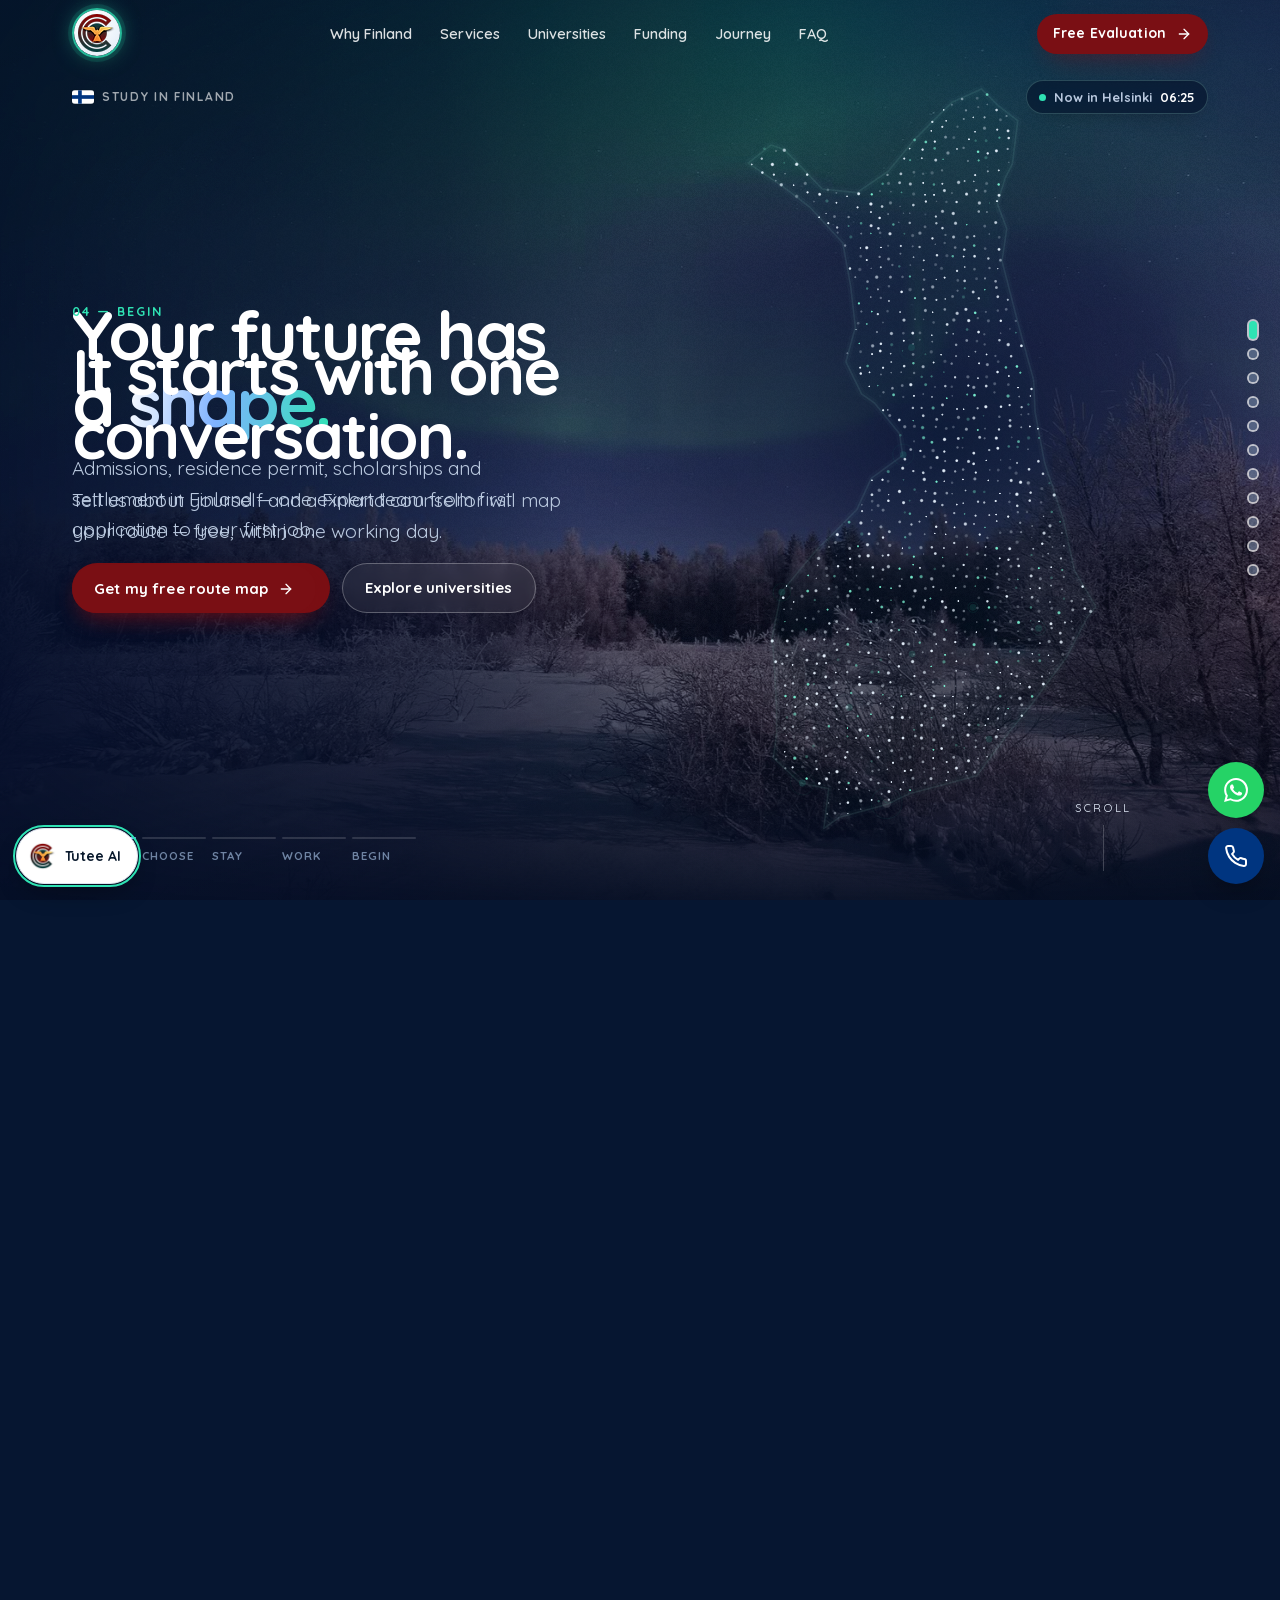
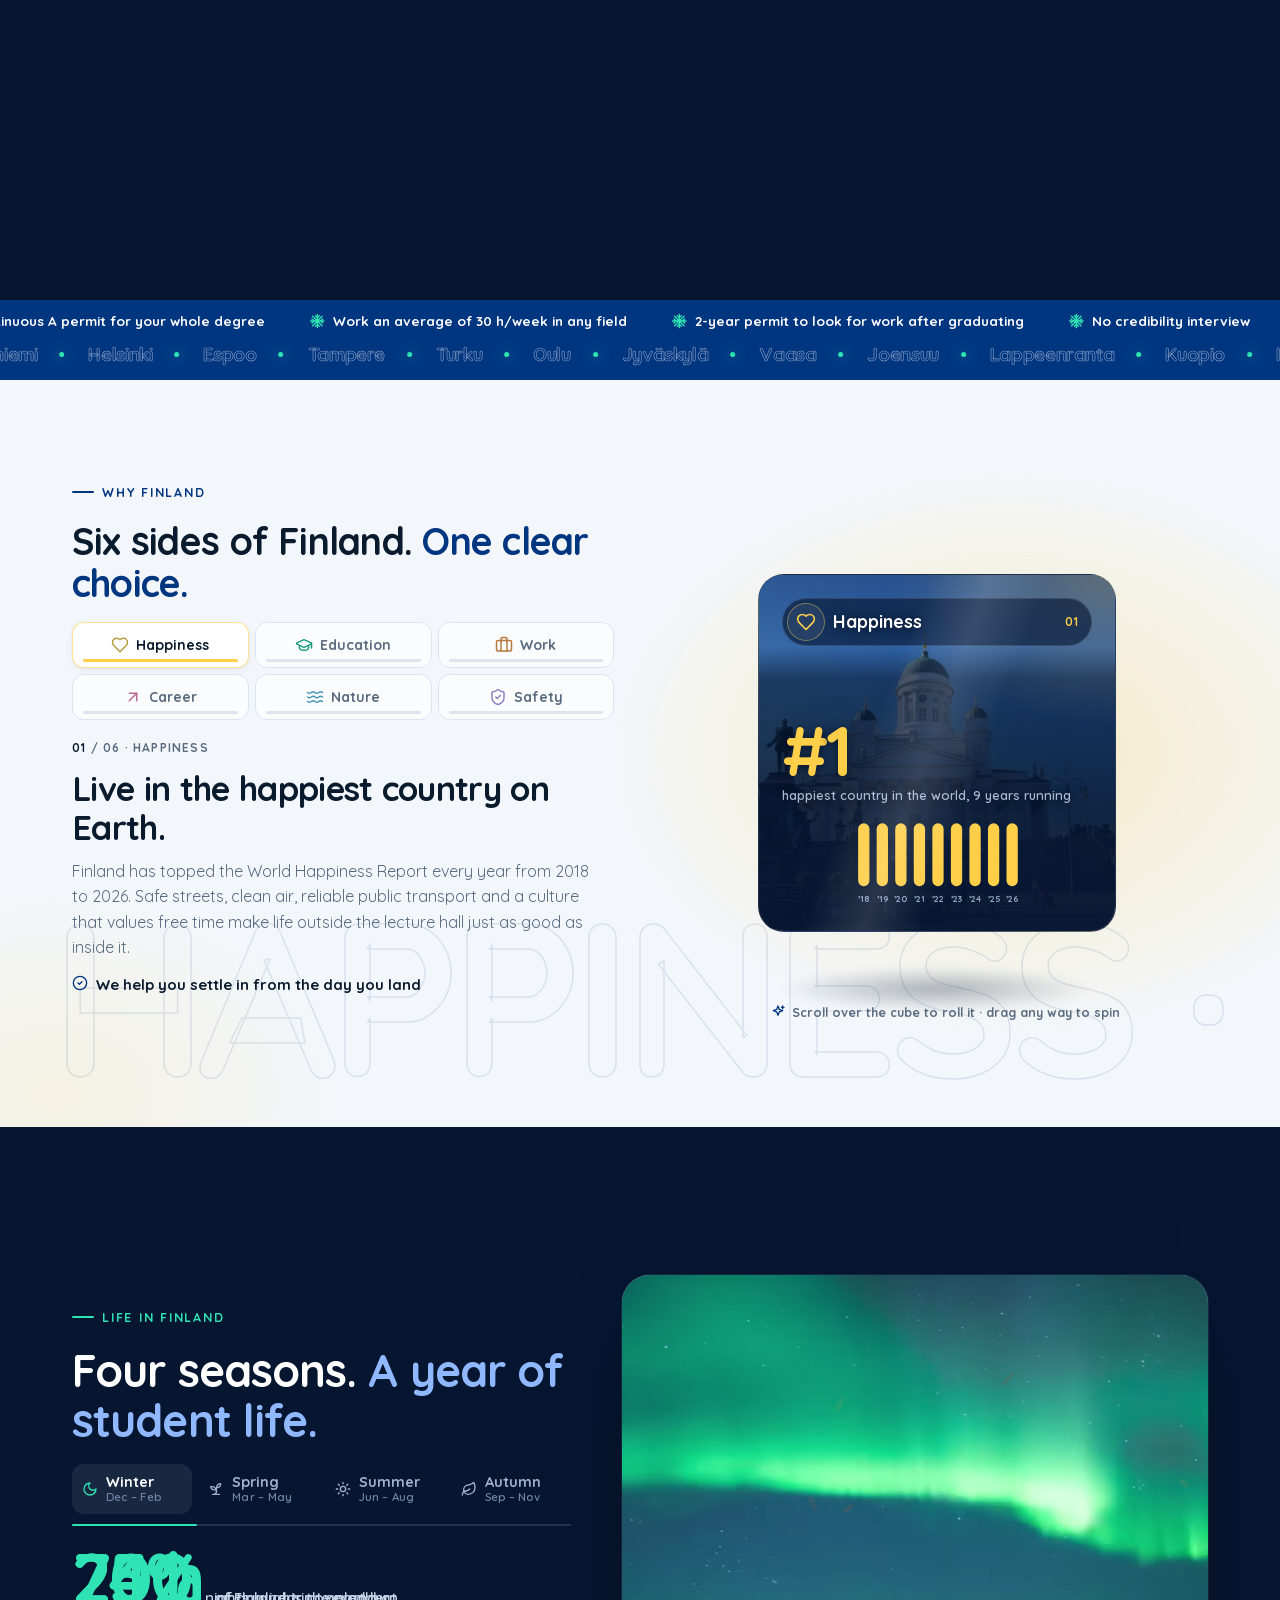
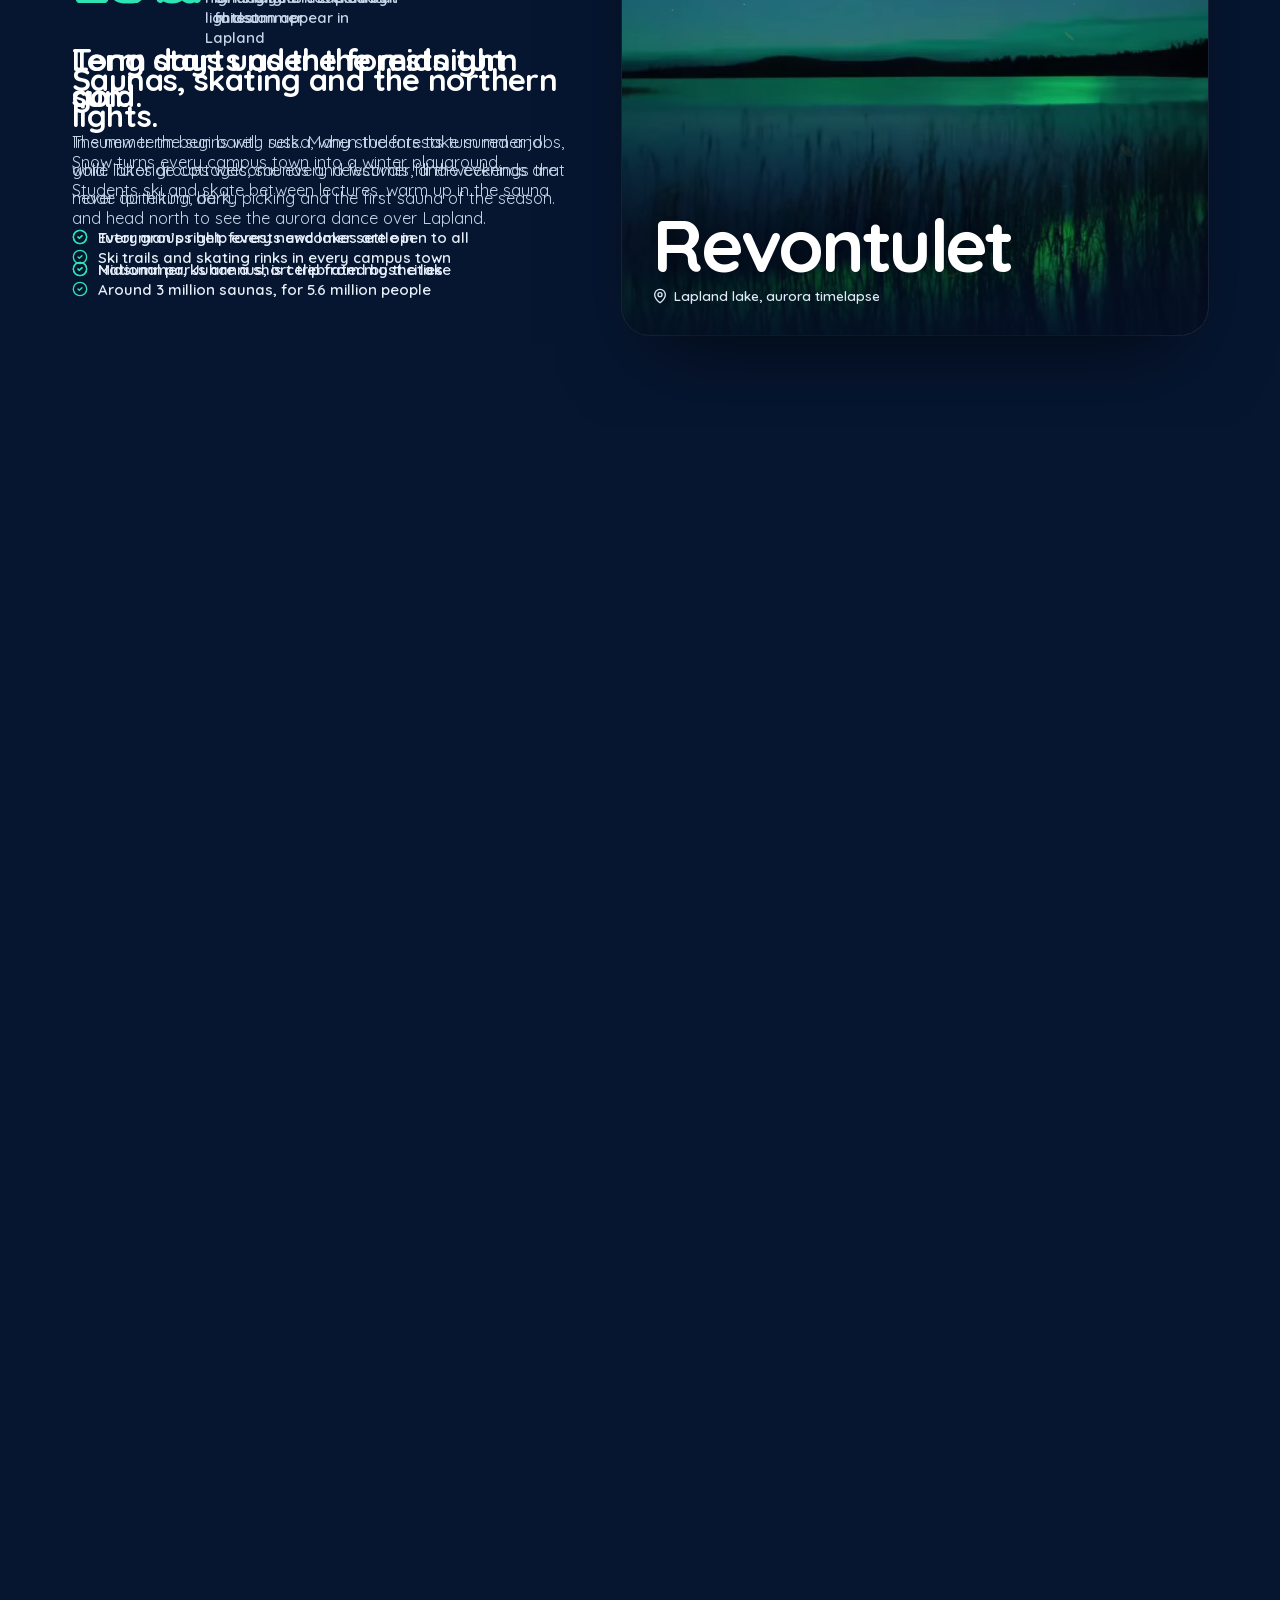
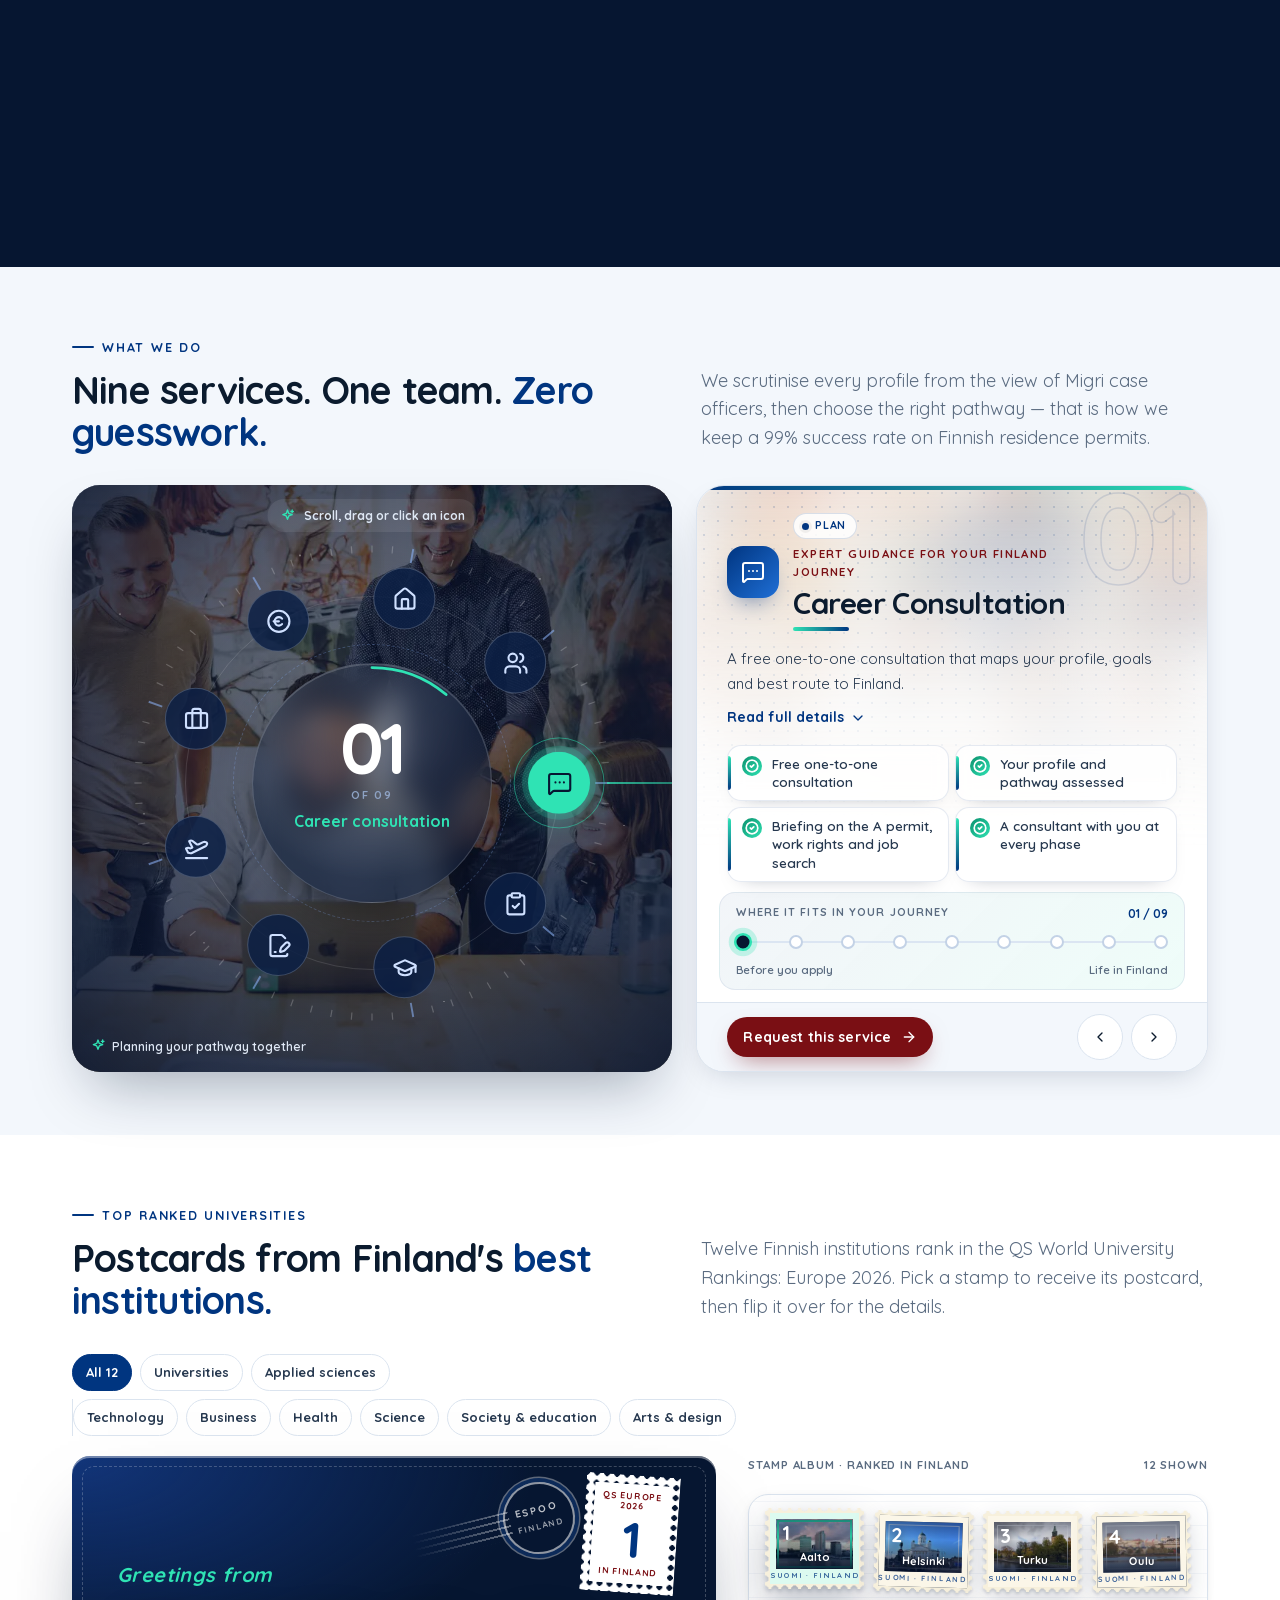
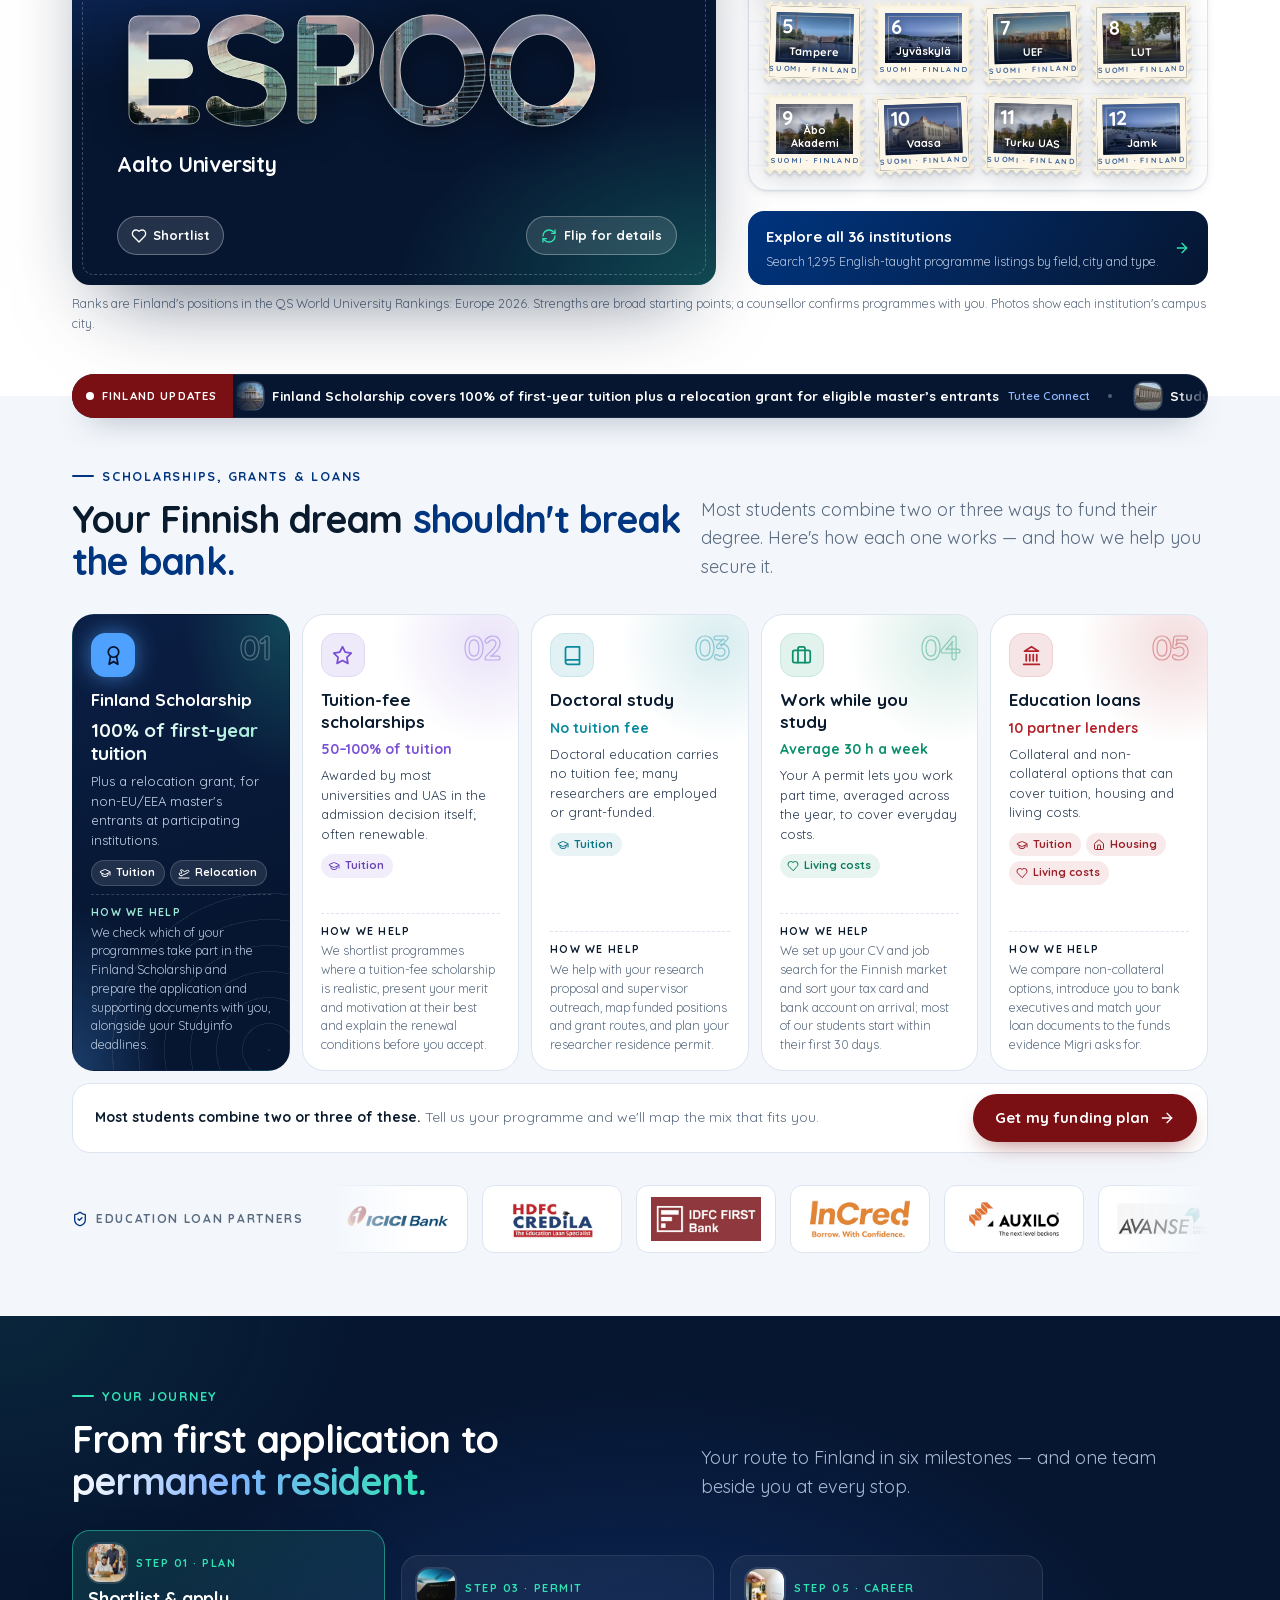
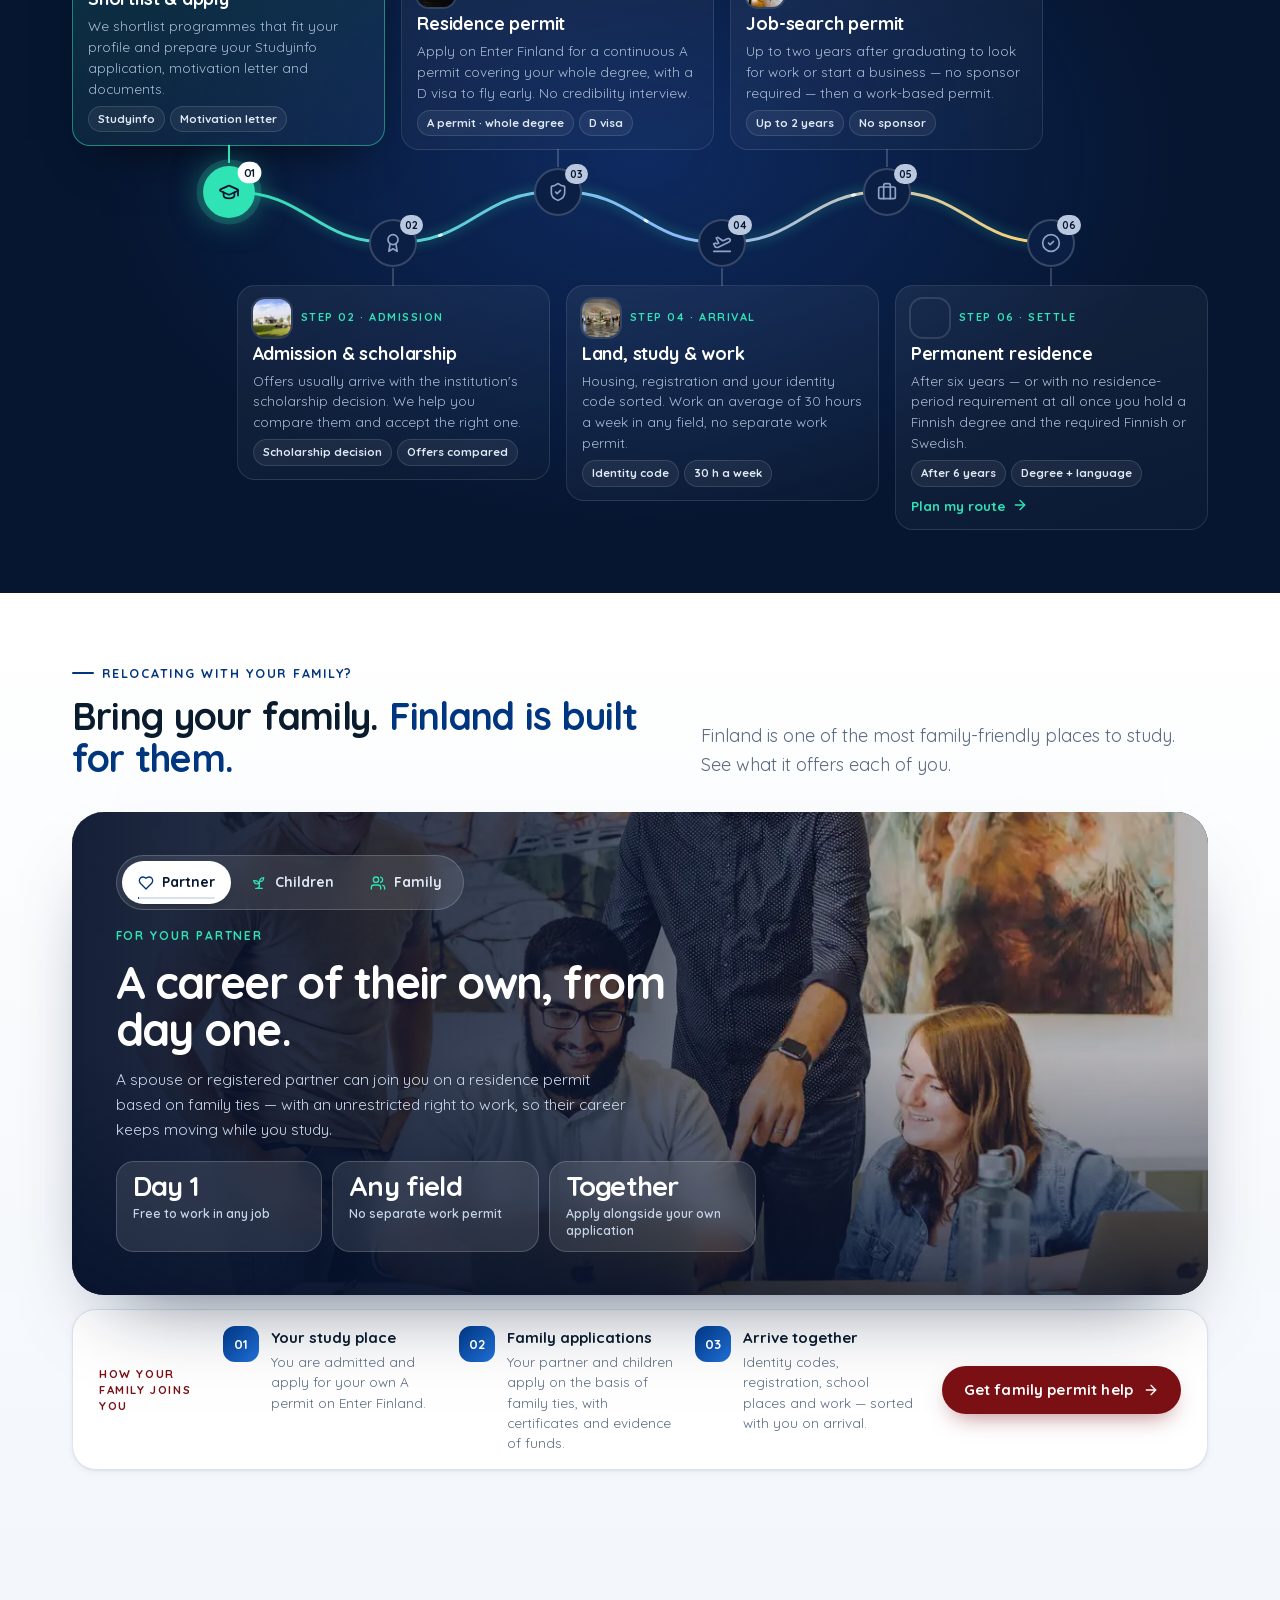
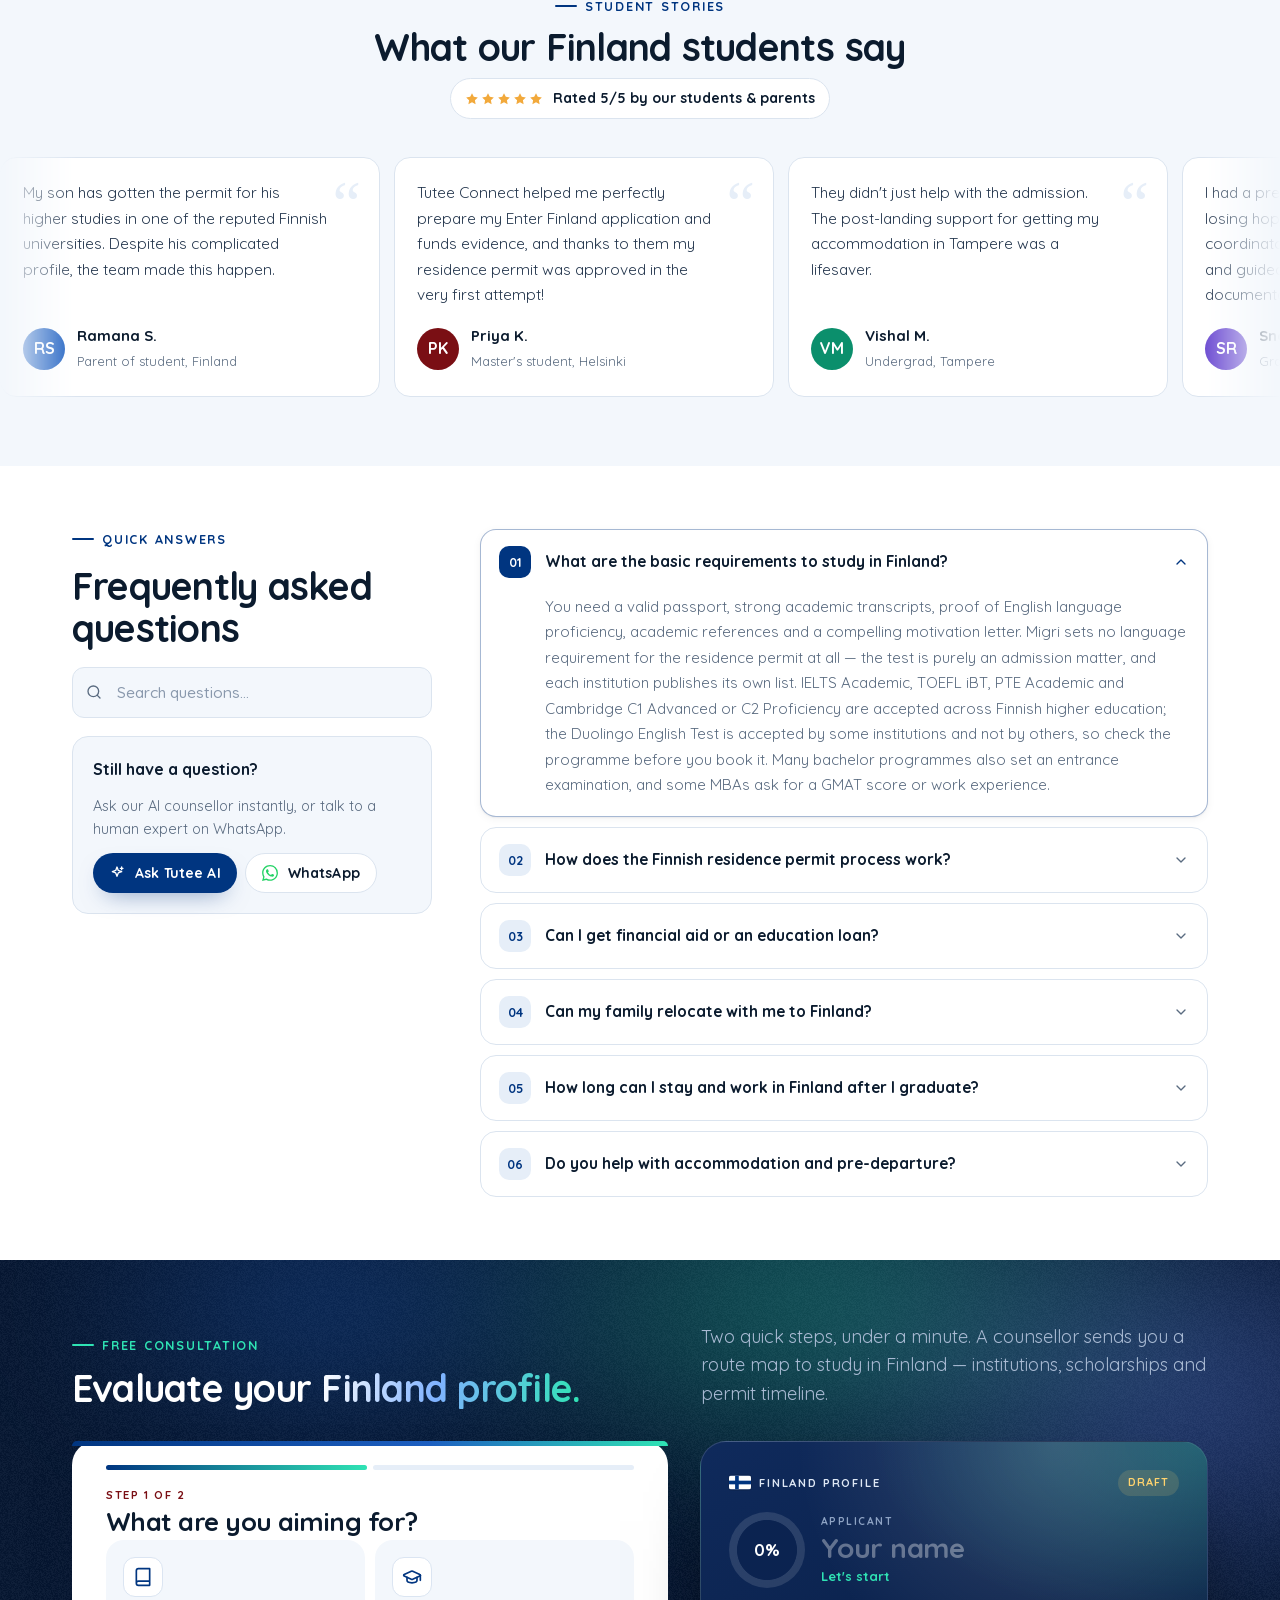
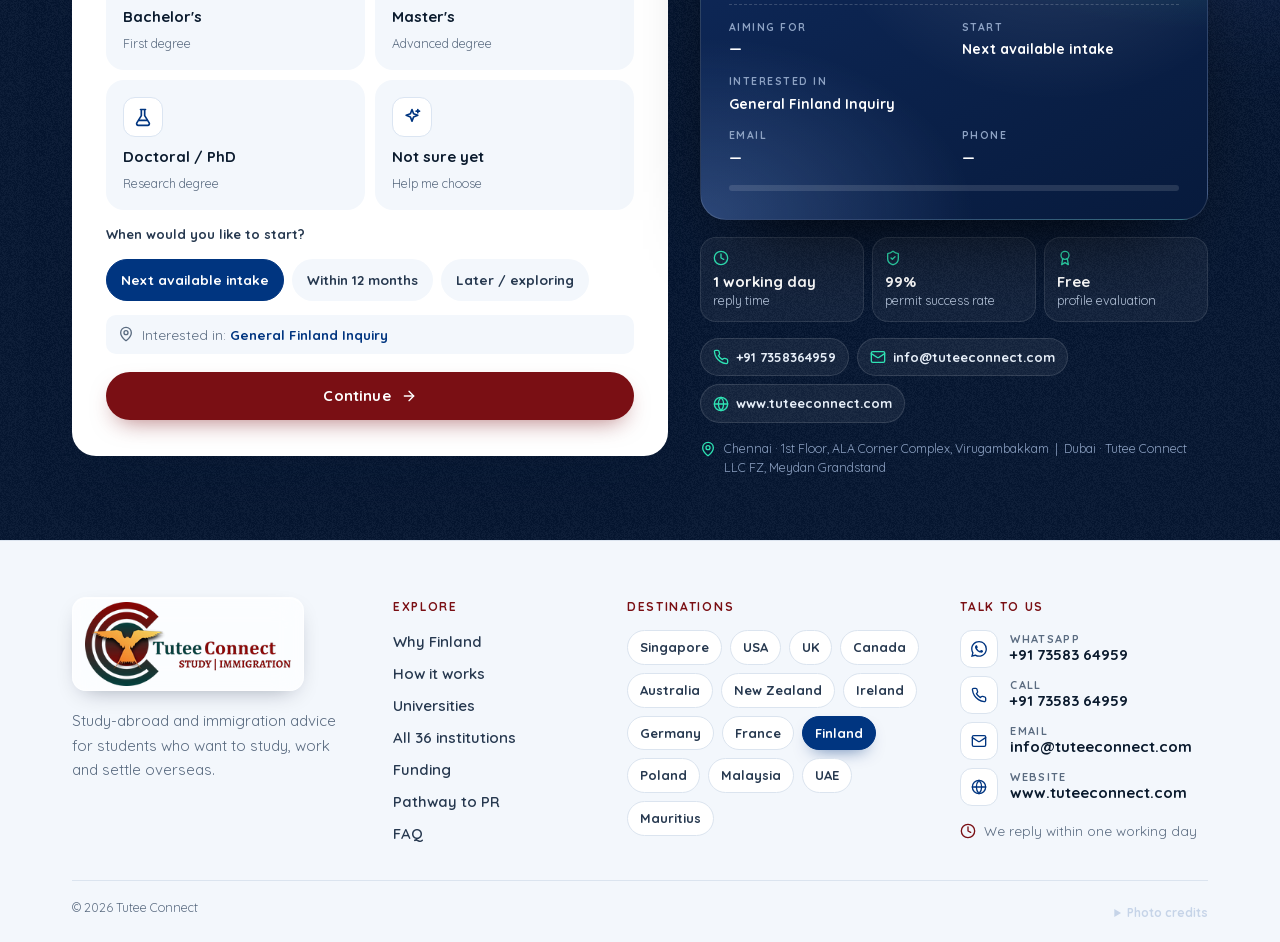
==== commit e29c4860: "Speed up loading and smooth out scrolling across the page Loading: photos below the hero (cube faces" ====
--- a/index.html
+++ b/index.html
@@ -156,8 +156,8 @@
         <img class="hp__bg is-on" data-hp-bg src="./assets/img/photos/hero-aurora.jpg" alt="" width="1920" height="1281" fetchpriority="high" decoding="async">
         <img class="hp__bg" data-hp-bg data-src="./assets/img/seasons/autumn.jpg" alt="" decoding="async">
         <img class="hp__bg" data-hp-bg data-src="./assets/img/seasons/spring.jpg" alt="" decoding="async">
-        <img class="hp__bg" data-hp-bg data-src="./assets/img/seasons/summer.jpg" alt="" decoding="async">
-        <img class="hp__bg" data-hp-bg data-src="./assets/img/seasons/winter.jpg" alt="" decoding="async">
+        <img class="hp__bg" data-hp-bg data-src="./assets/img/seasons/summer.webp" alt="" decoding="async">
+        <img class="hp__bg" data-hp-bg data-src="./assets/img/seasons/winter.webp" alt="" decoding="async">
       </div>
       <canvas class="gl-bg" data-gl="aurora" data-stops="#003580,#2fe3b4,#6c8cff" data-height="0.28" data-brightness="0.6" aria-hidden="true"></canvas>
       <div class="aurora" data-aurora><span></span><span></span><span></span></div>
@@ -298,37 +298,37 @@
         <div class="rx__scene">
           <div class="rx__cube" data-rx-cube>
           <div class="rx__face" style="--c:#ffcf4a" data-rx-face>
-            <img class="rx__photo" src="./assets/img/why/happiness.jpg" alt="Senate Square, Helsinki" width="760" height="760" loading="lazy" decoding="async" draggable="false" data-rx-img><i class="rx__veil" aria-hidden="true"></i>
+            <img class="rx__photo" src="[data-uri]" data-defer-src="./assets/img/why/happiness.webp" alt="Senate Square, Helsinki" width="760" height="760" loading="lazy" decoding="async" draggable="false" data-rx-img><i class="rx__veil" aria-hidden="true"></i>
             <div class="rx__top"><span class="rx__ico"><svg class="ico"><use href="#i-heart"/></svg></span><span class="rx__name">Happiness</span><span class="rx__no">01</span></div>
             <div class="rx__stat"><b>#<span data-rx-num="1">1</span></b><span>happiest country in the world, 9 years running</span></div>
             <div class="rx__art" aria-hidden="true"><svg class="rx__svg" viewBox="0 0 220 120"><rect class="rx__bar" x="12" y="14" width="14" height="78" rx="7" style="--i:0"/><text class="rx__lbl" x="19" y="112">&rsquo;18</text><rect class="rx__bar" x="35" y="14" width="14" height="78" rx="7" style="--i:1"/><text class="rx__lbl" x="42" y="112">&rsquo;19</text><rect class="rx__bar" x="58" y="14" width="14" height="78" rx="7" style="--i:2"/><text class="rx__lbl" x="65" y="112">&rsquo;20</text><rect class="rx__bar" x="81" y="14" width="14" height="78" rx="7" style="--i:3"/><text class="rx__lbl" x="88" y="112">&rsquo;21</text><rect class="rx__bar" x="104" y="14" width="14" height="78" rx="7" style="--i:4"/><text class="rx__lbl" x="111" y="112">&rsquo;22</text><rect class="rx__bar" x="127" y="14" width="14" height="78" rx="7" style="--i:5"/><text class="rx__lbl" x="134" y="112">&rsquo;23</text><rect class="rx__bar" x="150" y="14" width="14" height="78" rx="7" style="--i:6"/><text class="rx__lbl" x="157" y="112">&rsquo;24</text><rect class="rx__bar" x="173" y="14" width="14" height="78" rx="7" style="--i:7"/><text class="rx__lbl" x="180" y="112">&rsquo;25</text><rect class="rx__bar" x="196" y="14" width="14" height="78" rx="7" style="--i:8"/><text class="rx__lbl" x="203" y="112">&rsquo;26</text></svg></div>
           </div>
           <div class="rx__face" style="--c:#1fcf9f" data-rx-face>
-            <img class="rx__photo" src="./assets/img/why/education.jpg" alt="University of Vaasa campus" width="760" height="760" loading="lazy" decoding="async" draggable="false" data-rx-img><i class="rx__veil" aria-hidden="true"></i>
+            <img class="rx__photo" src="[data-uri]" data-defer-src="./assets/img/why/education.webp" alt="University of Vaasa campus" width="760" height="760" loading="lazy" decoding="async" draggable="false" data-rx-img><i class="rx__veil" aria-hidden="true"></i>
             <div class="rx__top"><span class="rx__ico"><svg class="ico"><use href="#i-cap"/></svg></span><span class="rx__name">Education</span><span class="rx__no">02</span></div>
             <div class="rx__stat"><b><span data-rx-num="12">12</span></b><span>institutions in the QS Europe 2026 rankings</span></div>
             <div class="rx__art" aria-hidden="true"><svg class="rx__svg" viewBox="0 0 220 120"><rect class="rx__bar" x="14" y="8" width="11" height="96" rx="3" style="--i:0"/><rect class="rx__bar" x="30" y="14" width="11" height="90" rx="3" style="--i:1"/><rect class="rx__bar" x="46" y="20" width="11" height="84" rx="3" style="--i:2"/><rect class="rx__bar" x="62" y="26" width="11" height="78" rx="3" style="--i:3"/><rect class="rx__bar" x="78" y="32" width="11" height="72" rx="3" style="--i:4"/><rect class="rx__bar" x="94" y="38" width="11" height="66" rx="3" style="--i:5"/><rect class="rx__bar" x="110" y="44" width="11" height="60" rx="3" style="--i:6"/><rect class="rx__bar" x="126" y="50" width="11" height="54" rx="3" style="--i:7"/><rect class="rx__bar" x="142" y="56" width="11" height="48" rx="3" style="--i:8"/><rect class="rx__bar" x="158" y="62" width="11" height="42" rx="3" style="--i:9"/><rect class="rx__bar" x="174" y="68" width="11" height="36" rx="3" style="--i:10"/><rect class="rx__bar" x="190" y="74" width="11" height="30" rx="3" style="--i:11"/><path class="rx__base" d="M8 110h204"/></svg></div>
           </div>
           <div class="rx__face" style="--c:#ff9f43" data-rx-face>
-            <img class="rx__photo" src="./assets/img/why/work.jpg" alt="Colleagues working together at a laptop" width="760" height="760" loading="lazy" decoding="async" draggable="false" data-rx-img><i class="rx__veil" aria-hidden="true"></i>
+            <img class="rx__photo" src="[data-uri]" data-defer-src="./assets/img/why/work.webp" alt="Colleagues working together at a laptop" width="760" height="760" loading="lazy" decoding="async" draggable="false" data-rx-img><i class="rx__veil" aria-hidden="true"></i>
             <div class="rx__top"><span class="rx__ico"><svg class="ico"><use href="#i-brief"/></svg></span><span class="rx__name">Work</span><span class="rx__no">03</span></div>
             <div class="rx__stat"><b><span data-rx-num="30">30</span> h</b><span>a week on average you may work while you study</span></div>
             <div class="rx__art" aria-hidden="true"><svg class="rx__svg" viewBox="0 0 220 120"><circle class="rx__ringbg" cx="110" cy="60" r="50"/><circle class="rx__ring" cx="110" cy="60" r="50" pathLength="100"/><path class="rx__tick" d="M110 17v7" transform="rotate(0 110 60)"/><path class="rx__tick" d="M110 17v7" transform="rotate(30 110 60)"/><path class="rx__tick" d="M110 17v7" transform="rotate(60 110 60)"/><path class="rx__tick" d="M110 17v7" transform="rotate(90 110 60)"/><path class="rx__tick" d="M110 17v7" transform="rotate(120 110 60)"/><path class="rx__tick" d="M110 17v7" transform="rotate(150 110 60)"/><path class="rx__tick" d="M110 17v7" transform="rotate(180 110 60)"/><path class="rx__tick" d="M110 17v7" transform="rotate(210 110 60)"/><path class="rx__tick" d="M110 17v7" transform="rotate(240 110 60)"/><path class="rx__tick" d="M110 17v7" transform="rotate(270 110 60)"/><path class="rx__tick" d="M110 17v7" transform="rotate(300 110 60)"/><path class="rx__tick" d="M110 17v7" transform="rotate(330 110 60)"/><path class="rx__hand" d="M110 60V28"/><circle class="rx__hub" cx="110" cy="60" r="5"/></svg></div>
           </div>
           <div class="rx__face" style="--c:#ff8cc0" data-rx-face>
-            <img class="rx__photo" src="./assets/img/why/career.jpg" alt="Tammerkoski rapids, Tampere" width="760" height="760" loading="lazy" decoding="async" draggable="false" data-rx-img><i class="rx__veil" aria-hidden="true"></i>
+            <img class="rx__photo" src="[data-uri]" data-defer-src="./assets/img/why/career.webp" alt="Tammerkoski rapids, Tampere" width="760" height="760" loading="lazy" decoding="async" draggable="false" data-rx-img><i class="rx__veil" aria-hidden="true"></i>
             <div class="rx__top"><span class="rx__ico"><svg class="ico"><use href="#i-up"/></svg></span><span class="rx__name">Career</span><span class="rx__no">04</span></div>
             <div class="rx__stat"><b><span data-rx-num="2">2</span> yrs</b><span>to look for work or start a business after graduating</span></div>
             <div class="rx__art" aria-hidden="true"><svg class="rx__svg" viewBox="0 0 220 120"><path class="rx__route" pathLength="100" d="M26 92C70 92 60 56 110 56S150 22 194 22"/><circle class="rx__stop" cx="26" cy="92" r="8"/><circle class="rx__stop rx__stop--end" cx="194" cy="22" r="10"/><text class="rx__lbl" x="34" y="116">Graduate</text><text class="rx__lbl" x="194" y="50">Career</text></svg></div>
           </div>
           <div class="rx__face" style="--c:#5fcbf8" data-rx-face>
-            <img class="rx__photo" src="./assets/img/why/nature.jpg" alt="Midnight sun over a lake in Inari" width="760" height="760" loading="lazy" decoding="async" draggable="false" data-rx-img><i class="rx__veil" aria-hidden="true"></i>
+            <img class="rx__photo" src="[data-uri]" data-defer-src="./assets/img/why/nature.webp" alt="Midnight sun over a lake in Inari" width="760" height="760" loading="lazy" decoding="async" draggable="false" data-rx-img><i class="rx__veil" aria-hidden="true"></i>
             <div class="rx__top"><span class="rx__ico"><svg class="ico"><use href="#i-waves"/></svg></span><span class="rx__name">Nature</span><span class="rx__no">05</span></div>
             <div class="rx__stat"><b><span data-rx-num="188">188</span>k</b><span>lakes, and the right to roam them all</span></div>
             <div class="rx__art" aria-hidden="true"><svg class="rx__svg" viewBox="0 0 220 120"><circle class="rx__sun" cx="168" cy="30" r="16"/><path class="rx__wave" pathLength="100" style="--i:0" d="M10 62 q 25 -12 50 0 t 50 0 t 50 0 t 50 0"/><path class="rx__wave" pathLength="100" style="--i:1" d="M10 80 q 25 -12 50 0 t 50 0 t 50 0 t 50 0"/><path class="rx__wave" pathLength="100" style="--i:2" d="M10 98 q 25 -12 50 0 t 50 0 t 50 0 t 50 0"/></svg></div>
           </div>
           <div class="rx__face" style="--c:#c7adff" data-rx-face>
-            <img class="rx__photo" src="./assets/img/why/safety.jpg" alt="Cathedral Park, Turku" width="760" height="760" loading="lazy" decoding="async" draggable="false" data-rx-img><i class="rx__veil" aria-hidden="true"></i>
+            <img class="rx__photo" src="[data-uri]" data-defer-src="./assets/img/why/safety.webp" alt="Cathedral Park, Turku" width="760" height="760" loading="lazy" decoding="async" draggable="false" data-rx-img><i class="rx__veil" aria-hidden="true"></i>
             <div class="rx__top"><span class="rx__ico"><svg class="ico"><use href="#i-shield"/></svg></span><span class="rx__name">Safety</span><span class="rx__no">06</span></div>
             <div class="rx__stat"><b>Top <span data-rx-num="10">10</span></b><span>most peaceful countries in the world, Global Peace Index 2026</span></div>
             <div class="rx__art" aria-hidden="true"><svg class="rx__svg" viewBox="0 0 220 120"><circle class="rx__pulse" cx="110" cy="60" r="54"/><path class="rx__shield" pathLength="100" d="M110 10 150 25v30c0 26-17 44-40 55-23-11-40-29-40-55V25z"/><path class="rx__okay" pathLength="100" d="m92 60 12 12 24-26"/></svg></div>
@@ -390,9 +390,9 @@
       <div class="ws__window" data-ws-window aria-hidden="true">
         <div class="ws__tilt" data-ws-tilt>
           <figure class="ws__fig is-on" data-ws-fig data-ws-kind="1"><video class="ws__vid" data-ws-vid muted loop playsinline preload="none" data-poster="./assets/video/winter-poster.jpg" aria-label="Winter in Finland: northern lights over a Lapland lake"><source src="./assets/video/winter.webm" type="video/webm"><source src="./assets/video/winter.mp4" type="video/mp4"></video><figcaption><span class="ws__word">Revontulet</span><span class="ws__place"><svg class="ico ico-sm"><use href="#i-pin"/></svg>Lapland lake, aurora timelapse</span></figcaption></figure>
-          <figure class="ws__fig" data-ws-fig data-ws-kind="2"><img src="./assets/img/seasons/spring.jpg" alt="Spring in Finland: Cherry blossom, Helsinki" decoding="async" loading="lazy"><figcaption><span class="ws__word">Vappu</span><span class="ws__place"><svg class="ico ico-sm"><use href="#i-pin"/></svg>Cherry blossom, Helsinki</span></figcaption></figure>
-          <figure class="ws__fig" data-ws-fig data-ws-kind="3"><img src="./assets/img/seasons/summer-koli.jpg" alt="Summer in Finland: green pine forest above the blue lakes of Koli National Park" decoding="async" loading="lazy"><figcaption><span class="ws__word">Kes&auml;</span><span class="ws__place"><svg class="ico ico-sm"><use href="#i-pin"/></svg>Koli National Park, North Karelia</span></figcaption></figure>
-          <figure class="ws__fig" data-ws-fig data-ws-kind="0"><img loading="lazy" src="./assets/img/seasons/autumn.jpg" alt="Autumn in Finland: Saana fell, Lapland" decoding="async"><figcaption><span class="ws__word">Ruska</span><span class="ws__place"><svg class="ico ico-sm"><use href="#i-pin"/></svg>Saana fell, Lapland</span></figcaption></figure>
+          <figure class="ws__fig" data-ws-fig data-ws-kind="2"><img src="[data-uri]" data-defer-src="./assets/img/seasons/spring.jpg" alt="Spring in Finland: Cherry blossom, Helsinki" decoding="async" loading="lazy"><figcaption><span class="ws__word">Vappu</span><span class="ws__place"><svg class="ico ico-sm"><use href="#i-pin"/></svg>Cherry blossom, Helsinki</span></figcaption></figure>
+          <figure class="ws__fig" data-ws-fig data-ws-kind="3"><img src="[data-uri]" data-defer-src="./assets/img/seasons/summer-koli.webp" alt="Summer in Finland: green pine forest above the blue lakes of Koli National Park" decoding="async" loading="lazy"><figcaption><span class="ws__word">Kes&auml;</span><span class="ws__place"><svg class="ico ico-sm"><use href="#i-pin"/></svg>Koli National Park, North Karelia</span></figcaption></figure>
+          <figure class="ws__fig" data-ws-fig data-ws-kind="0"><img loading="lazy" src="[data-uri]" data-defer-src="./assets/img/seasons/autumn.jpg" alt="Autumn in Finland: Saana fell, Lapland" decoding="async"><figcaption><span class="ws__word">Ruska</span><span class="ws__place"><svg class="ico ico-sm"><use href="#i-pin"/></svg>Saana fell, Lapland</span></figcaption></figure>
           <canvas class="ws__fx" data-ws-fx></canvas>
           <span class="ws__hint"><svg class="ico ico-sm"><use href="#i-spark"/></svg><span class="ws__hint-fine">Move to stir the air &middot; click for a gust</span><span class="ws__hint-touch">Swipe for the next season</span></span>
         </div>
@@ -419,15 +419,15 @@
     <div class="orb reveal" data-orb>
       <div class="orb__stage">
         <div class="orb__photos" aria-hidden="true">
-          <img class="orb__bg is-on" src="./assets/img/services/career.jpg" alt="" loading="lazy" decoding="async" data-orb-bg>
-          <img class="orb__bg" src="./assets/img/services/language.jpg" alt="" loading="lazy" decoding="async" data-orb-bg>
-          <img class="orb__bg" src="./assets/img/services/college.jpg" alt="" loading="lazy" decoding="async" data-orb-bg>
-          <img class="orb__bg" src="./assets/img/services/documentation.jpg" alt="" loading="lazy" decoding="async" data-orb-bg>
-          <img class="orb__bg" src="./assets/img/services/permit.jpg" alt="" loading="lazy" decoding="async" data-orb-bg>
-          <img class="orb__bg" src="./assets/img/services/settlement.jpg" alt="" loading="lazy" decoding="async" data-orb-bg>
-          <img class="orb__bg" src="./assets/img/services/finance.jpg" alt="" loading="lazy" decoding="async" data-orb-bg>
-          <img class="orb__bg" src="./assets/img/services/arrival.jpg" alt="" loading="lazy" decoding="async" data-orb-bg>
-          <img class="orb__bg" src="./assets/img/services/family.jpg" alt="" loading="lazy" decoding="async" data-orb-bg>
+          <img class="orb__bg is-on" src="./assets/img/services/career.webp" alt="" loading="lazy" decoding="async" data-orb-bg>
+          <img class="orb__bg" src="./assets/img/services/language.webp" alt="" loading="lazy" decoding="async" data-orb-bg>
+          <img class="orb__bg" src="./assets/img/services/college.webp" alt="" loading="lazy" decoding="async" data-orb-bg>
+          <img class="orb__bg" src="./assets/img/services/documentation.webp" alt="" loading="lazy" decoding="async" data-orb-bg>
+          <img class="orb__bg" src="./assets/img/services/permit.webp" alt="" loading="lazy" decoding="async" data-orb-bg>
+          <img class="orb__bg" src="./assets/img/services/settlement.webp" alt="" loading="lazy" decoding="async" data-orb-bg>
+          <img class="orb__bg" src="./assets/img/services/finance.webp" alt="" loading="lazy" decoding="async" data-orb-bg>
+          <img class="orb__bg" src="./assets/img/services/arrival.webp" alt="" loading="lazy" decoding="async" data-orb-bg>
+          <img class="orb__bg" src="./assets/img/services/family.webp" alt="" loading="lazy" decoding="async" data-orb-bg>
         </div>
         <div class="orb__dial" data-orb-dial>
           <div class="orb__orbit" aria-hidden="true"></div>
@@ -459,7 +459,7 @@
       </div>
 
       <article class="orb__panel" id="svc-panel" role="tabpanel" aria-labelledby="svc-tab-1" aria-live="polite" data-spot>
-        <div class="orb__wash" aria-hidden="true"><img loading="lazy" src="./assets/img/services/career.jpg" alt="" data-svc-wash></div>
+        <div class="orb__wash" aria-hidden="true"><img loading="lazy" src="./assets/img/services/career.webp" alt="" data-svc-wash></div>
         <span class="orb__ghost" aria-hidden="true" data-svc-ghost>01</span>
         <div class="orb__content" data-svc-content>
           <div class="orb__head">
@@ -517,7 +517,7 @@
           <div class="pc__inner" data-pc-inner>
             <div class="pc__face pc__front" data-pc-front>
               <span class="pc__greet">Greetings from</span>
-              <span class="pc__big" data-pc-big style="background-image:url(./assets/img/cities/espoo.jpg)">Espoo</span>
+              <span class="pc__big" data-pc-big data-defer-bg="./assets/img/cities/espoo.webp">Espoo</span>
               <span class="pc__uni" data-pc-uni>Aalto University</span>
               <span class="pc__rankstamp"><small>QS Europe 2026</small><b data-pc-rank>1</b><small>in Finland</small></span>
               <span class="pc__postmark" data-pc-postmark><span data-pc-pmcity>ESPOO</span><i>FINLAND</i></span>
@@ -529,11 +529,11 @@
                 <span class="pc__hand">Dear future student,</span>
                 <p data-pc-note>Aalto University is ranked #1 in Finland. Its broad strengths:</p>
                 <div class="pc__fields" data-pc-fields><span>Technology</span><span>Business</span><span>Arts &amp; design</span></div>
-                <figure class="pc__snap"><img loading="lazy" src="./assets/img/cities/espoo.jpg" alt="" data-pc-snap><figcaption data-pc-snapcap>Espoo</figcaption></figure>
+                <figure class="pc__snap"><img loading="lazy" src="[data-uri]" data-defer-src="./assets/img/cities/espoo.webp" alt="" data-pc-snap><figcaption data-pc-snapcap>Espoo</figcaption></figure>
                 <span class="pc__sign">Greetings, Tutee Connect</span>
               </div>
               <div class="pc__addr">
-                <div class="pc__addrtop"><span class="pc__airmail">Par avion<br>Airmail</span><span class="pc__mini" data-pc-mini style="background-image:url(./assets/img/cities/espoo.jpg)"><span>#<b data-pc-rank2>1</b></span></span></div>
+                <div class="pc__addrtop"><span class="pc__airmail">Par avion<br>Airmail</span><span class="pc__mini" data-pc-mini data-defer-bg="./assets/img/cities/espoo.webp"><span>#<b data-pc-rank2>1</b></span></span></div>
                 <span class="pc__line"><small>Institution</small><b data-pc-name>Aalto University</b></span>
                 <span class="pc__line"><small>Campus city</small><b data-pc-where>Espoo, Uusimaa</b></span>
                 <span class="pc__line"><small>Type</small><b data-pc-kind>University</b></span>
@@ -551,18 +551,18 @@
       <div class="pc__side">
         <div class="pc__albumhead"><span>Stamp album · ranked in Finland</span><span data-pc-count>12 shown</span></div>
         <ol class="pc__stamps m-swipe" data-pc-stamps>
-          <li><button class="pc__stamp is-on" type="button" aria-pressed="true" aria-label="#1 Aalto University, Espoo" data-pc-stamp data-id="aalto-university" data-name="Aalto University" data-big="Espoo" data-where="Espoo" data-region="Uusimaa" data-img="./assets/img/cities/espoo.jpg" data-f="tech business arts"><span class="pc__stamp-in"><img src="./assets/img/cities/espoo.jpg" alt="" loading="lazy" decoding="async"><b>1</b><small>Aalto</small><svg class="ico pc__fav" aria-hidden="true"><use href="#i-heart"/></svg></span></button></li>
-          <li><button class="pc__stamp" type="button" aria-pressed="false" aria-label="#2 University of Helsinki, Helsinki" data-pc-stamp data-id="university-of-helsinki" data-name="University of Helsinki" data-big="Helsinki" data-where="Helsinki" data-region="Uusimaa" data-img="./assets/img/cities/helsinki.jpg" data-f="science health society"><span class="pc__stamp-in"><img src="./assets/img/cities/helsinki.jpg" alt="" loading="lazy" decoding="async"><b>2</b><small>Helsinki</small><svg class="ico pc__fav" aria-hidden="true"><use href="#i-heart"/></svg></span></button></li>
-          <li><button class="pc__stamp" type="button" aria-pressed="false" aria-label="#3 University of Turku, Turku" data-pc-stamp data-id="university-of-turku" data-name="University of Turku" data-big="Turku" data-where="Turku" data-region="Varsinais-Suomi" data-img="./assets/img/cities/turku.jpg" data-f="health science business society"><span class="pc__stamp-in"><img src="./assets/img/cities/turku.jpg" alt="" loading="lazy" decoding="async"><b>3</b><small>Turku</small><svg class="ico pc__fav" aria-hidden="true"><use href="#i-heart"/></svg></span></button></li>
-          <li><button class="pc__stamp" type="button" aria-pressed="false" aria-label="#4 University of Oulu, Oulu" data-pc-stamp data-id="university-of-oulu" data-name="University of Oulu" data-big="Oulu" data-where="Oulu" data-region="North Ostrobothnia" data-img="./assets/img/cities/oulu.jpg" data-f="tech health science"><span class="pc__stamp-in"><img src="./assets/img/cities/oulu.jpg" alt="" loading="lazy" decoding="async"><b>4</b><small>Oulu</small><svg class="ico pc__fav" aria-hidden="true"><use href="#i-heart"/></svg></span></button></li>
-          <li><button class="pc__stamp" type="button" aria-pressed="false" aria-label="#5 Tampere University, Tampere" data-pc-stamp data-id="tampere-university" data-name="Tampere University" data-big="Tampere" data-where="Tampere" data-region="Pirkanmaa" data-img="./assets/img/cities/tampere.jpg" data-f="tech health society"><span class="pc__stamp-in"><img src="./assets/img/cities/tampere.jpg" alt="" loading="lazy" decoding="async"><b>5</b><small>Tampere</small><svg class="ico pc__fav" aria-hidden="true"><use href="#i-heart"/></svg></span></button></li>
-          <li><button class="pc__stamp" type="button" aria-pressed="false" aria-label="#6 University of Jyväskylä, Jyväskylä" data-pc-stamp data-id="university-of-jyvaskyla" data-name="University of Jyväskylä" data-big="Jyväskylä" data-where="Jyväskylä" data-region="Central Finland" data-img="./assets/img/cities/jyvaskyla.jpg" data-f="society science business"><span class="pc__stamp-in"><img src="./assets/img/cities/jyvaskyla.jpg" alt="" loading="lazy" decoding="async"><b>6</b><small>Jyväskylä</small><svg class="ico pc__fav" aria-hidden="true"><use href="#i-heart"/></svg></span></button></li>
-          <li><button class="pc__stamp" type="button" aria-pressed="false" aria-label="#7 University of Eastern Finland, Joensuu &amp; Kuopio" data-pc-stamp data-id="university-of-eastern-finland" data-name="University of Eastern Finland" data-big="Joensuu" data-where="Joensuu &amp; Kuopio" data-region="North Karelia &amp; North Savo" data-img="./assets/img/cities/joensuu.jpg" data-f="health science society"><span class="pc__stamp-in"><img src="./assets/img/cities/joensuu.jpg" alt="" loading="lazy" decoding="async"><b>7</b><small>UEF</small><svg class="ico pc__fav" aria-hidden="true"><use href="#i-heart"/></svg></span></button></li>
-          <li><button class="pc__stamp" type="button" aria-pressed="false" aria-label="#8 LUT University, Lappeenranta" data-pc-stamp data-id="lut-university" data-name="LUT University" data-big="Lappeenranta" data-where="Lappeenranta" data-region="South Karelia" data-img="./assets/img/cities/lappeenranta.jpg" data-f="tech business"><span class="pc__stamp-in"><img src="./assets/img/cities/lappeenranta.jpg" alt="" loading="lazy" decoding="async"><b>8</b><small>LUT</small><svg class="ico pc__fav" aria-hidden="true"><use href="#i-heart"/></svg></span></button></li>
-          <li><button class="pc__stamp" type="button" aria-pressed="false" aria-label="#9 Åbo Akademi University, Turku" data-pc-stamp data-id="abo-akademi-university" data-name="Åbo Akademi University" data-big="Turku" data-where="Turku" data-region="Varsinais-Suomi" data-img="./assets/img/cities/turku.jpg" data-f="science society business"><span class="pc__stamp-in"><img src="./assets/img/cities/turku.jpg" alt="" loading="lazy" decoding="async"><b>9</b><small>Åbo Akademi</small><svg class="ico pc__fav" aria-hidden="true"><use href="#i-heart"/></svg></span></button></li>
-          <li><button class="pc__stamp" type="button" aria-pressed="false" aria-label="#10 University of Vaasa, Vaasa" data-pc-stamp data-id="university-of-vaasa" data-name="University of Vaasa" data-big="Vaasa" data-where="Vaasa" data-region="Ostrobothnia" data-img="./assets/img/cities/vaasa.jpg" data-f="business tech"><span class="pc__stamp-in"><img src="./assets/img/cities/vaasa.jpg" alt="" loading="lazy" decoding="async"><b>10</b><small>Vaasa</small><svg class="ico pc__fav" aria-hidden="true"><use href="#i-heart"/></svg></span></button></li>
-          <li><button class="pc__stamp" type="button" aria-pressed="false" aria-label="#11 Turku University of Applied Sciences, Turku" data-pc-stamp data-id="turku-university-of-applied-sciences" data-name="Turku University of Applied Sciences" data-big="Turku" data-where="Turku" data-region="Varsinais-Suomi" data-img="./assets/img/cities/turku.jpg" data-f="tech health arts business" data-uas><span class="pc__stamp-in"><img src="./assets/img/cities/turku.jpg" alt="" loading="lazy" decoding="async"><b>11</b><small>Turku UAS</small><svg class="ico pc__fav" aria-hidden="true"><use href="#i-heart"/></svg></span></button></li>
-          <li><button class="pc__stamp" type="button" aria-pressed="false" aria-label="#12 Jamk University of Applied Sciences, Jyväskylä" data-pc-stamp data-id="jamk-university-of-applied-sciences" data-name="Jamk University of Applied Sciences" data-big="Jyväskylä" data-where="Jyväskylä" data-region="Central Finland" data-img="./assets/img/cities/jyvaskyla.jpg" data-f="business tech health" data-uas><span class="pc__stamp-in"><img src="./assets/img/cities/jyvaskyla.jpg" alt="" loading="lazy" decoding="async"><b>12</b><small>Jamk</small><svg class="ico pc__fav" aria-hidden="true"><use href="#i-heart"/></svg></span></button></li>
+          <li><button class="pc__stamp is-on" type="button" aria-pressed="true" aria-label="#1 Aalto University, Espoo" data-pc-stamp data-id="aalto-university" data-name="Aalto University" data-big="Espoo" data-where="Espoo" data-region="Uusimaa" data-img="./assets/img/cities/espoo.webp" data-f="tech business arts"><span class="pc__stamp-in"><img src="./assets/img/cities/thumb/espoo.webp" alt="" loading="lazy" decoding="async"><b>1</b><small>Aalto</small><svg class="ico pc__fav" aria-hidden="true"><use href="#i-heart"/></svg></span></button></li>
+          <li><button class="pc__stamp" type="button" aria-pressed="false" aria-label="#2 University of Helsinki, Helsinki" data-pc-stamp data-id="university-of-helsinki" data-name="University of Helsinki" data-big="Helsinki" data-where="Helsinki" data-region="Uusimaa" data-img="./assets/img/cities/helsinki.webp" data-f="science health society"><span class="pc__stamp-in"><img src="./assets/img/cities/thumb/helsinki.webp" alt="" loading="lazy" decoding="async"><b>2</b><small>Helsinki</small><svg class="ico pc__fav" aria-hidden="true"><use href="#i-heart"/></svg></span></button></li>
+          <li><button class="pc__stamp" type="button" aria-pressed="false" aria-label="#3 University of Turku, Turku" data-pc-stamp data-id="university-of-turku" data-name="University of Turku" data-big="Turku" data-where="Turku" data-region="Varsinais-Suomi" data-img="./assets/img/cities/turku.jpg" data-f="health science business society"><span class="pc__stamp-in"><img src="./assets/img/cities/thumb/turku.webp" alt="" loading="lazy" decoding="async"><b>3</b><small>Turku</small><svg class="ico pc__fav" aria-hidden="true"><use href="#i-heart"/></svg></span></button></li>
+          <li><button class="pc__stamp" type="button" aria-pressed="false" aria-label="#4 University of Oulu, Oulu" data-pc-stamp data-id="university-of-oulu" data-name="University of Oulu" data-big="Oulu" data-where="Oulu" data-region="North Ostrobothnia" data-img="./assets/img/cities/oulu.webp" data-f="tech health science"><span class="pc__stamp-in"><img src="./assets/img/cities/thumb/oulu.webp" alt="" loading="lazy" decoding="async"><b>4</b><small>Oulu</small><svg class="ico pc__fav" aria-hidden="true"><use href="#i-heart"/></svg></span></button></li>
+          <li><button class="pc__stamp" type="button" aria-pressed="false" aria-label="#5 Tampere University, Tampere" data-pc-stamp data-id="tampere-university" data-name="Tampere University" data-big="Tampere" data-where="Tampere" data-region="Pirkanmaa" data-img="./assets/img/cities/tampere.webp" data-f="tech health society"><span class="pc__stamp-in"><img src="./assets/img/cities/thumb/tampere.webp" alt="" loading="lazy" decoding="async"><b>5</b><small>Tampere</small><svg class="ico pc__fav" aria-hidden="true"><use href="#i-heart"/></svg></span></button></li>
+          <li><button class="pc__stamp" type="button" aria-pressed="false" aria-label="#6 University of Jyväskylä, Jyväskylä" data-pc-stamp data-id="university-of-jyvaskyla" data-name="University of Jyväskylä" data-big="Jyväskylä" data-where="Jyväskylä" data-region="Central Finland" data-img="./assets/img/cities/jyvaskyla.webp" data-f="society science business"><span class="pc__stamp-in"><img src="./assets/img/cities/thumb/jyvaskyla.webp" alt="" loading="lazy" decoding="async"><b>6</b><small>Jyväskylä</small><svg class="ico pc__fav" aria-hidden="true"><use href="#i-heart"/></svg></span></button></li>
+          <li><button class="pc__stamp" type="button" aria-pressed="false" aria-label="#7 University of Eastern Finland, Joensuu &amp; Kuopio" data-pc-stamp data-id="university-of-eastern-finland" data-name="University of Eastern Finland" data-big="Joensuu" data-where="Joensuu &amp; Kuopio" data-region="North Karelia &amp; North Savo" data-img="./assets/img/cities/joensuu.webp" data-f="health science society"><span class="pc__stamp-in"><img src="./assets/img/cities/thumb/joensuu.webp" alt="" loading="lazy" decoding="async"><b>7</b><small>UEF</small><svg class="ico pc__fav" aria-hidden="true"><use href="#i-heart"/></svg></span></button></li>
+          <li><button class="pc__stamp" type="button" aria-pressed="false" aria-label="#8 LUT University, Lappeenranta" data-pc-stamp data-id="lut-university" data-name="LUT University" data-big="Lappeenranta" data-where="Lappeenranta" data-region="South Karelia" data-img="./assets/img/cities/lappeenranta.jpg" data-f="tech business"><span class="pc__stamp-in"><img src="./assets/img/cities/thumb/lappeenranta.webp" alt="" loading="lazy" decoding="async"><b>8</b><small>LUT</small><svg class="ico pc__fav" aria-hidden="true"><use href="#i-heart"/></svg></span></button></li>
+          <li><button class="pc__stamp" type="button" aria-pressed="false" aria-label="#9 Åbo Akademi University, Turku" data-pc-stamp data-id="abo-akademi-university" data-name="Åbo Akademi University" data-big="Turku" data-where="Turku" data-region="Varsinais-Suomi" data-img="./assets/img/cities/turku.jpg" data-f="science society business"><span class="pc__stamp-in"><img src="./assets/img/cities/thumb/turku.webp" alt="" loading="lazy" decoding="async"><b>9</b><small>Åbo Akademi</small><svg class="ico pc__fav" aria-hidden="true"><use href="#i-heart"/></svg></span></button></li>
+          <li><button class="pc__stamp" type="button" aria-pressed="false" aria-label="#10 University of Vaasa, Vaasa" data-pc-stamp data-id="university-of-vaasa" data-name="University of Vaasa" data-big="Vaasa" data-where="Vaasa" data-region="Ostrobothnia" data-img="./assets/img/cities/vaasa.webp" data-f="business tech"><span class="pc__stamp-in"><img src="./assets/img/cities/thumb/vaasa.webp" alt="" loading="lazy" decoding="async"><b>10</b><small>Vaasa</small><svg class="ico pc__fav" aria-hidden="true"><use href="#i-heart"/></svg></span></button></li>
+          <li><button class="pc__stamp" type="button" aria-pressed="false" aria-label="#11 Turku University of Applied Sciences, Turku" data-pc-stamp data-id="turku-university-of-applied-sciences" data-name="Turku University of Applied Sciences" data-big="Turku" data-where="Turku" data-region="Varsinais-Suomi" data-img="./assets/img/cities/turku.jpg" data-f="tech health arts business" data-uas><span class="pc__stamp-in"><img src="./assets/img/cities/thumb/turku.webp" alt="" loading="lazy" decoding="async"><b>11</b><small>Turku UAS</small><svg class="ico pc__fav" aria-hidden="true"><use href="#i-heart"/></svg></span></button></li>
+          <li><button class="pc__stamp" type="button" aria-pressed="false" aria-label="#12 Jamk University of Applied Sciences, Jyväskylä" data-pc-stamp data-id="jamk-university-of-applied-sciences" data-name="Jamk University of Applied Sciences" data-big="Jyväskylä" data-where="Jyväskylä" data-region="Central Finland" data-img="./assets/img/cities/jyvaskyla.webp" data-f="business tech health" data-uas><span class="pc__stamp-in"><img src="./assets/img/cities/thumb/jyvaskyla.webp" alt="" loading="lazy" decoding="async"><b>12</b><small>Jamk</small><svg class="ico pc__fav" aria-hidden="true"><use href="#i-heart"/></svg></span></button></li>
         </ol>
         <a class="pc__all" href="./universities.html" target="_blank" rel="noopener"><span><b>Explore all 36 institutions</b><small>Search 1,295 English-taught programme listings by field, city and type.</small></span><svg class="ico ico-sm"><use href="#i-arrow"/></svg></a>
       </div>
@@ -689,7 +689,7 @@
       <li class="rm__step" data-rm-step style="--col:1;--row:1">
         <span class="rm__node" data-rm-node><svg class="ico"><use href="#i-cap"/></svg><b>01</b></span>
         <div class="rm__card" tabindex="0">
-          <div class="rm__top"><img class="rm__thumb" src="./assets/img/services/career.jpg" alt="" loading="lazy" decoding="async"><span class="rm__phase">Step 01 &middot; Plan</span></div>
+          <div class="rm__top"><img class="rm__thumb" src="./assets/img/services/career.webp" alt="" loading="lazy" decoding="async"><span class="rm__phase">Step 01 &middot; Plan</span></div>
           <h3 class="rm__title">Shortlist &amp; apply</h3>
           <p>We shortlist programmes that fit your profile and prepare your Studyinfo application, motivation letter and documents.</p>
           <ul class="rm__chips"><li>Studyinfo</li><li>Motivation letter</li></ul>
@@ -698,7 +698,7 @@
       <li class="rm__step" data-rm-step style="--col:2;--row:3">
         <span class="rm__node" data-rm-node><svg class="ico"><use href="#i-award"/></svg><b>02</b></span>
         <div class="rm__card" tabindex="0">
-          <div class="rm__top"><img class="rm__thumb" src="./assets/img/services/college.jpg" alt="" loading="lazy" decoding="async"><span class="rm__phase">Step 02 &middot; Admission</span></div>
+          <div class="rm__top"><img class="rm__thumb" src="./assets/img/services/college.webp" alt="" loading="lazy" decoding="async"><span class="rm__phase">Step 02 &middot; Admission</span></div>
           <h3 class="rm__title">Admission &amp; scholarship</h3>
           <p>Offers usually arrive with the institution's scholarship decision. We help you compare them and accept the right one.</p>
           <ul class="rm__chips"><li>Scholarship decision</li><li>Offers compared</li></ul>
@@ -707,7 +707,7 @@
       <li class="rm__step" data-rm-step style="--col:3;--row:1">
         <span class="rm__node" data-rm-node><svg class="ico"><use href="#i-shield"/></svg><b>03</b></span>
         <div class="rm__card" tabindex="0">
-          <div class="rm__top"><img class="rm__thumb" src="./assets/img/services/permit.jpg" alt="" loading="lazy" decoding="async"><span class="rm__phase">Step 03 &middot; Permit</span></div>
+          <div class="rm__top"><img class="rm__thumb" src="./assets/img/services/permit.webp" alt="" loading="lazy" decoding="async"><span class="rm__phase">Step 03 &middot; Permit</span></div>
           <h3 class="rm__title">Residence permit</h3>
           <p>Apply on Enter Finland for a continuous A permit covering your whole degree, with a D visa to fly early. No credibility interview.</p>
           <ul class="rm__chips"><li>A permit &middot; whole degree</li><li>D visa</li></ul>
@@ -716,7 +716,7 @@
       <li class="rm__step" data-rm-step style="--col:4;--row:3">
         <span class="rm__node" data-rm-node><svg class="ico"><use href="#i-plane"/></svg><b>04</b></span>
         <div class="rm__card" tabindex="0">
-          <div class="rm__top"><img class="rm__thumb" src="./assets/img/services/arrival.jpg" alt="" loading="lazy" decoding="async"><span class="rm__phase">Step 04 &middot; Arrival</span></div>
+          <div class="rm__top"><img class="rm__thumb" src="./assets/img/services/arrival.webp" alt="" loading="lazy" decoding="async"><span class="rm__phase">Step 04 &middot; Arrival</span></div>
           <h3 class="rm__title">Land, study &amp; work</h3>
           <p>Housing, registration and your identity code sorted. Work an average of 30 hours a week in any field, no separate work permit.</p>
           <ul class="rm__chips"><li>Identity code</li><li>30 h a week</li></ul>
@@ -725,7 +725,7 @@
       <li class="rm__step" data-rm-step style="--col:5;--row:1">
         <span class="rm__node" data-rm-node><svg class="ico"><use href="#i-brief"/></svg><b>05</b></span>
         <div class="rm__card" tabindex="0">
-          <div class="rm__top"><img class="rm__thumb" src="./assets/img/services/settlement.jpg" alt="" loading="lazy" decoding="async"><span class="rm__phase">Step 05 &middot; Career</span></div>
+          <div class="rm__top"><img class="rm__thumb" src="./assets/img/services/settlement.webp" alt="" loading="lazy" decoding="async"><span class="rm__phase">Step 05 &middot; Career</span></div>
           <h3 class="rm__title">Job-search permit</h3>
           <p>Up to two years after graduating to look for work or start a business &mdash; no sponsor required &mdash; then a work-based permit.</p>
           <ul class="rm__chips"><li>Up to 2 years</li><li>No sponsor</li></ul>
@@ -734,7 +734,7 @@
       <li class="rm__step" data-rm-step style="--col:6;--row:3">
         <span class="rm__node" data-rm-node><svg class="ico"><use href="#i-check"/></svg><b>06</b></span>
         <div class="rm__card" tabindex="0">
-          <div class="rm__top"><img class="rm__thumb" src="./assets/img/services/family.jpg" alt="" loading="lazy" decoding="async"><span class="rm__phase">Step 06 &middot; Settle</span></div>
+          <div class="rm__top"><img class="rm__thumb" src="./assets/img/services/family.webp" alt="" loading="lazy" decoding="async"><span class="rm__phase">Step 06 &middot; Settle</span></div>
           <h3 class="rm__title">Permanent residence</h3>
           <p>After six years &mdash; or with no residence-period requirement at all once you hold a Finnish degree and the required Finnish or Swedish.</p>
           <ul class="rm__chips"><li>After 6 years</li><li>Degree + language</li></ul>
@@ -763,7 +763,7 @@
     </div>
 
     <div class="fv reveal" data-fv>
-      <div class="fv__media" aria-hidden="false"><img class="fv__img is-on" src="./assets/img/services/career.jpg" alt="Colleagues working together at a laptop" loading="lazy" decoding="async" data-fv-img><img class="fv__img" src="./assets/img/services/family.jpg" alt="A family walking together through a meadow" loading="lazy" decoding="async" data-fv-img><img class="fv__img" src="./assets/img/photos/family.jpg" alt="Töölönlahti park in Helsinki" loading="lazy" decoding="async" data-fv-img></div>
+      <div class="fv__media" aria-hidden="false"><img class="fv__img is-on" src="[data-uri]" data-defer-src="./assets/img/services/career.webp" alt="Colleagues working together at a laptop" loading="lazy" decoding="async" data-fv-img><img class="fv__img" src="[data-uri]" data-defer-src="./assets/img/services/family.webp" alt="A family walking together through a meadow" loading="lazy" decoding="async" data-fv-img><img class="fv__img" src="[data-uri]" data-defer-src="./assets/img/photos/family.jpg" alt="Töölönlahti park in Helsinki" loading="lazy" decoding="async" data-fv-img></div>
       <div class="fv__shade" aria-hidden="true"></div>
       <div class="fv__inner">
         <div class="fv__tabs" role="tablist" aria-label="See Finland through each family member's eyes"><button class="fv__tab is-on" type="button" role="tab" id="fv-tab-partner" aria-controls="fv-panel" aria-selected="true" data-fv-tab><svg class="ico ico-sm"><use href="#i-heart"/></svg>Partner<i class="fv__tabbar"><b></b></i></button><button class="fv__tab" type="button" role="tab" id="fv-tab-children" aria-controls="fv-panel" aria-selected="false" tabindex="-1" data-fv-tab><svg class="ico ico-sm"><use href="#i-sprout"/></svg>Children<i class="fv__tabbar"><b></b></i></button><button class="fv__tab" type="button" role="tab" id="fv-tab-family" aria-controls="fv-panel" aria-selected="false" tabindex="-1" data-fv-tab><svg class="ico ico-sm"><use href="#i-users"/></svg>Family<i class="fv__tabbar"><b></b></i></button><span class="fv__pill" data-fv-pill aria-hidden="true"></span></div>
@@ -1051,9 +1051,9 @@
   <p class="chat__fine">AI generated responses. Confirm essential info with our team.</p>
 </div>
 
-<script src="./assets/js/shortlist.js"></script>
-<script src="./assets/js/photo-credits.js"></script>
-<script src="./assets/js/services-data.js"></script>
+<script src="./assets/js/shortlist.js" defer></script>
+<script src="./assets/js/photo-credits.js" defer></script>
+<script src="./assets/js/services-data.js" defer></script>
 <script src="./assets/js/tutee-ai.js" defer></script>
 <script src="./assets/js/finland.js" defer></script>
 <script src="./assets/js/reactbits.js" defer></script>
--- a/assets/css/finland.css
+++ b/assets/css/finland.css
@@ -2534,6 +2534,17 @@
 .fab--ai::after { border-radius: inherit; }
 .fab__label { font-size: 14px; font-weight: 800; color: var(--ink); white-space: nowrap; }
 @media (max-width: 767px) { .fab.fab--ai { height: 48px; padding: 0 14px 0 8px; } .fab--ai img { width: 26px; height: 26px; } .fab__label { font-size: 13px; } }
+
+/* ============================================== PERFORMANCE · PHONES
+   Live blur behind fixed or moving layers is re-rendered on every scroll
+   frame, which phone GPUs feel most. The bottom bar is already near-opaque
+   and the glass buttons sit on photos, so plain tints look the same there. */
+.mbar { -webkit-backdrop-filter: none; backdrop-filter: none; }
+@media (max-width: 767px) {
+  .btn-glass, .stat, .pc__flip, .pc__heart--front, .pc__flip--back { -webkit-backdrop-filter: none; backdrop-filter: none; }
+  .btn-glass { background: rgba(255,255,255,.14); }
+  .stat { background: rgba(6,22,49,.72); }
+}
 
 /* ============================================== WHY FINLAND · REASON CUBE
    A six-sided 3D cube on ice blue. Scrolling over the cube, a drag or the
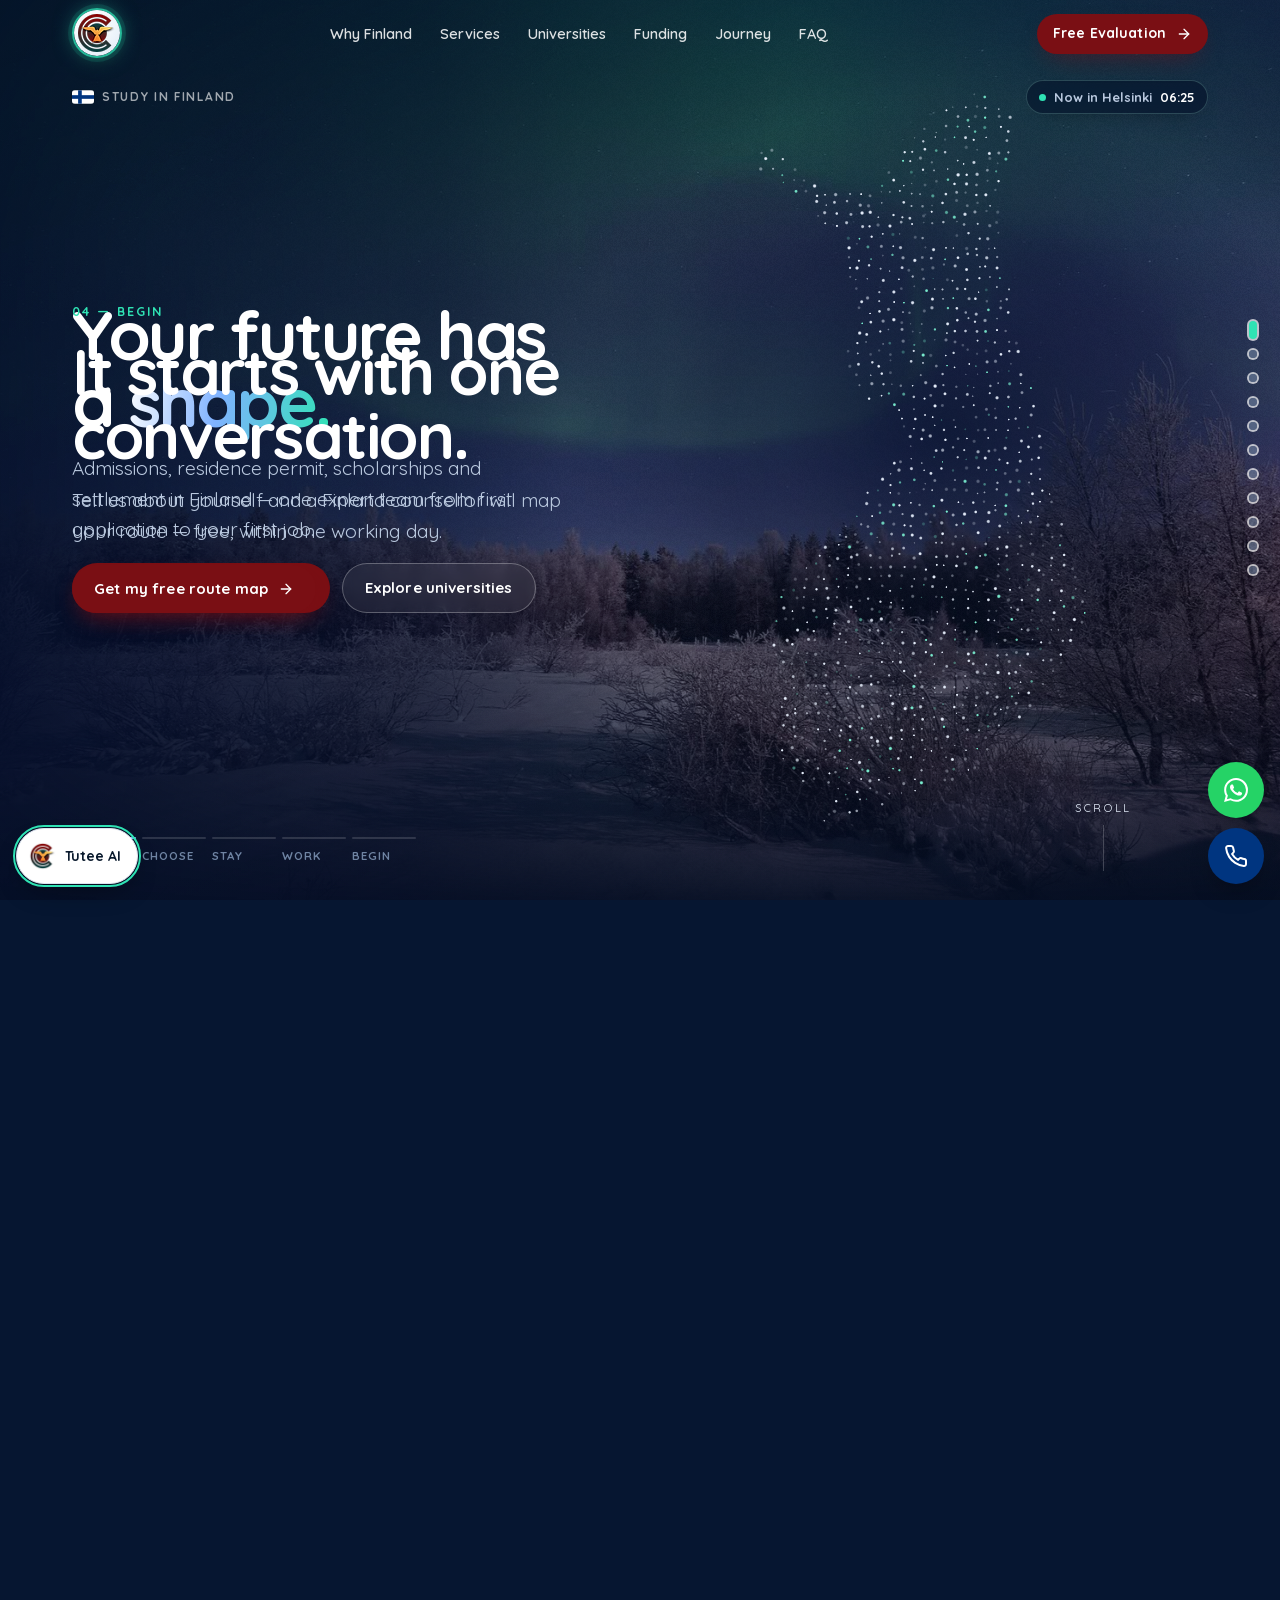
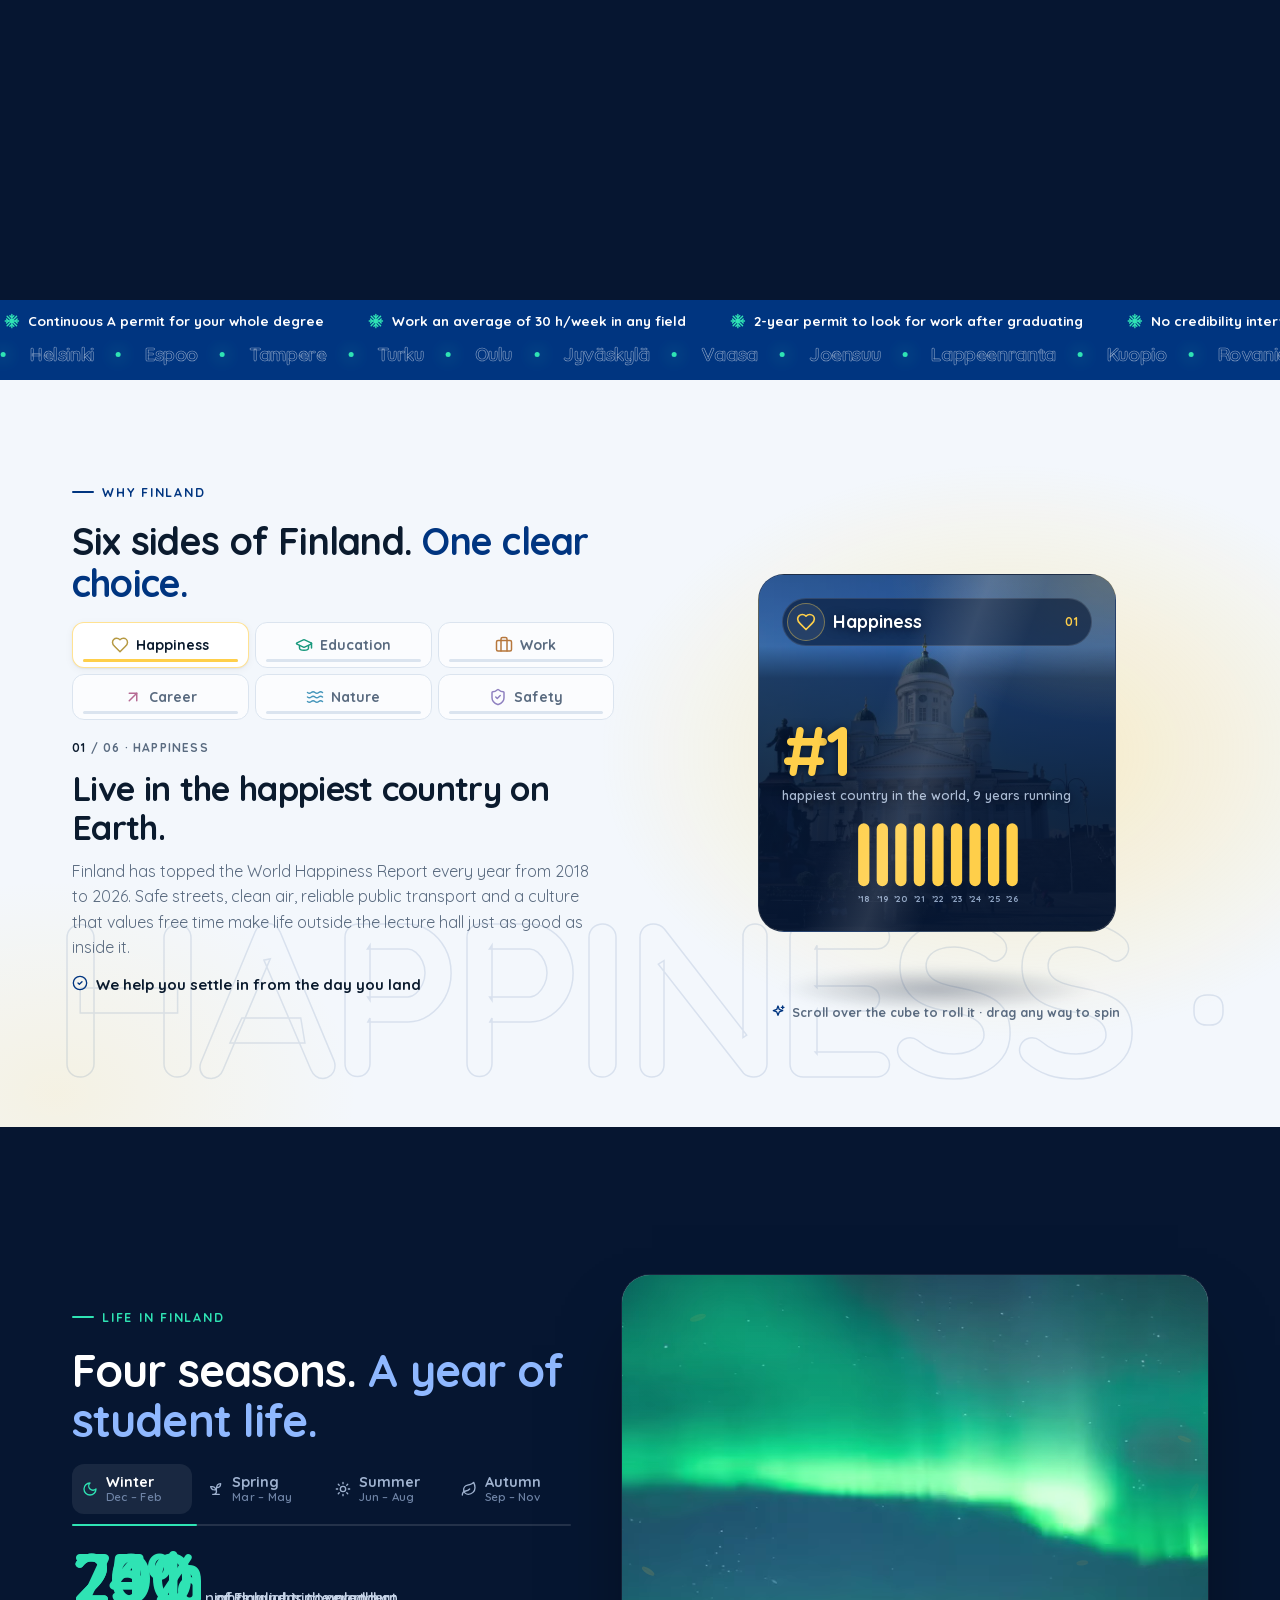
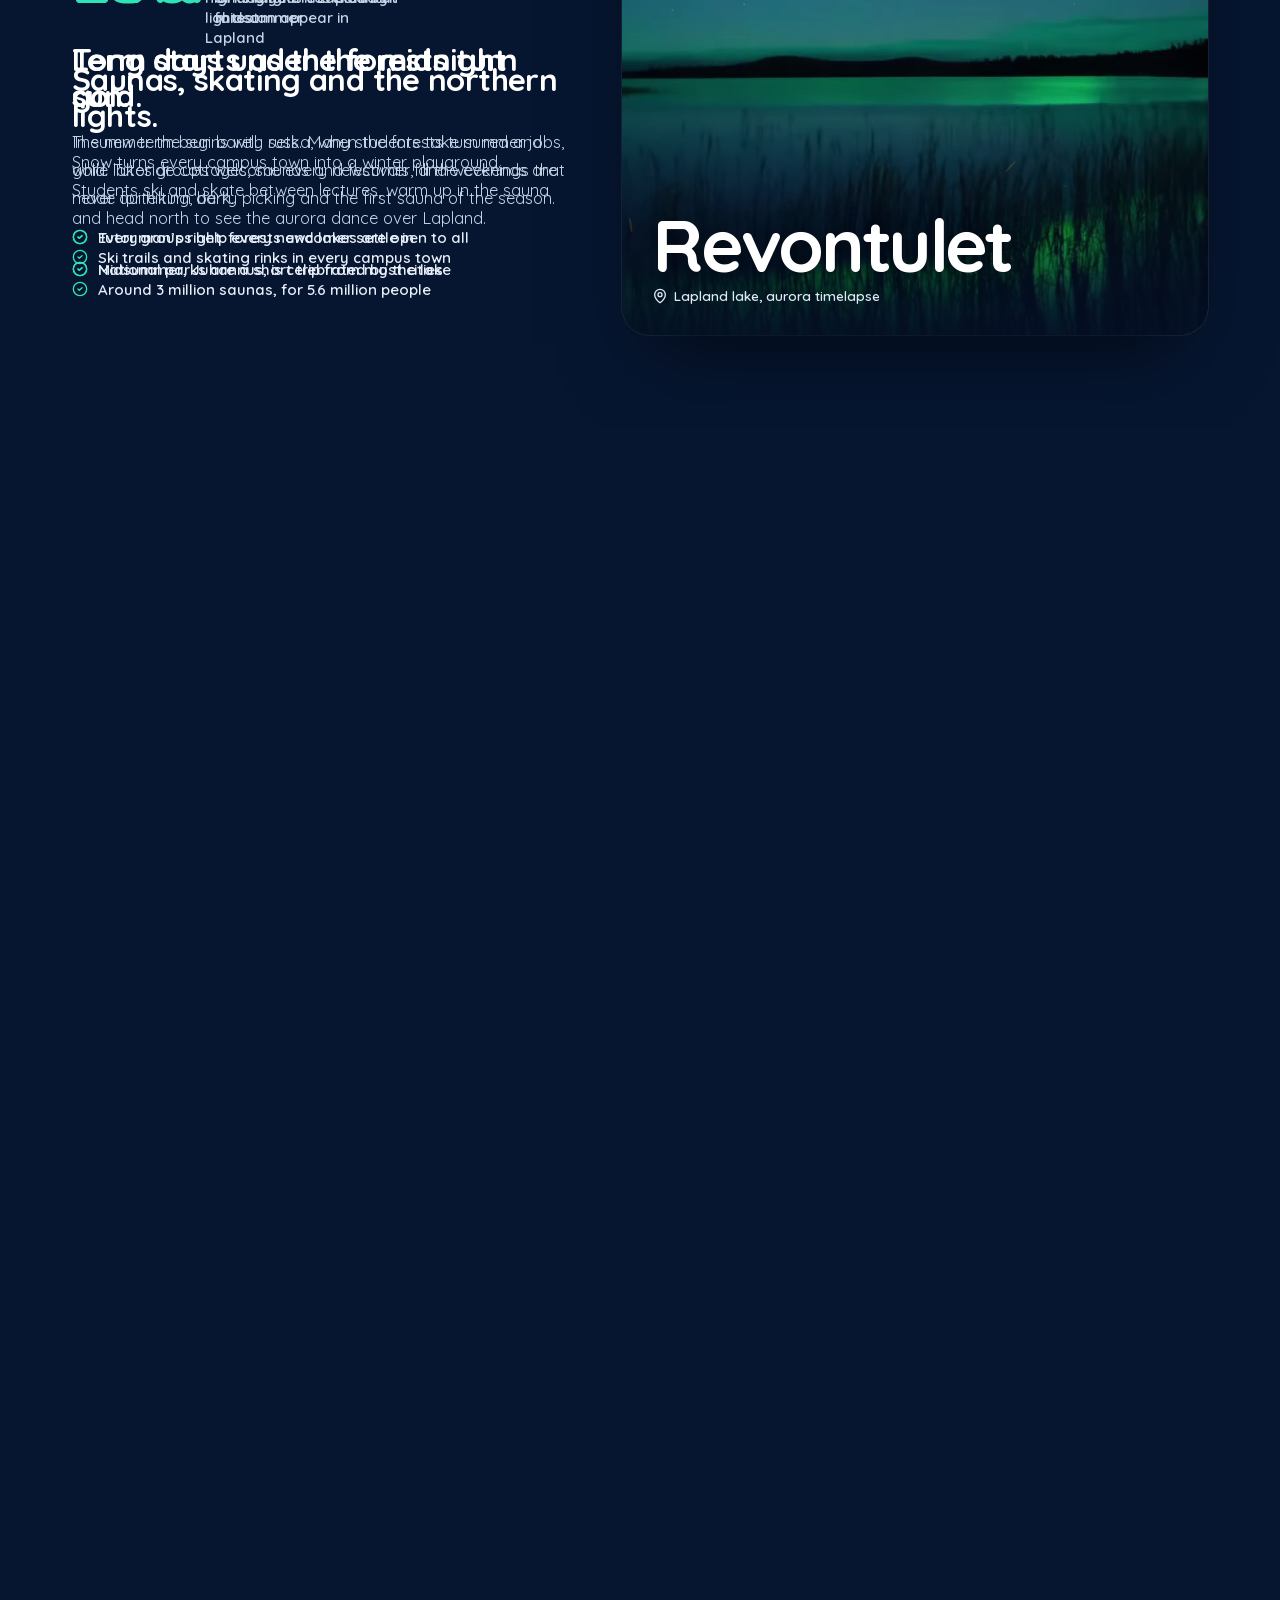
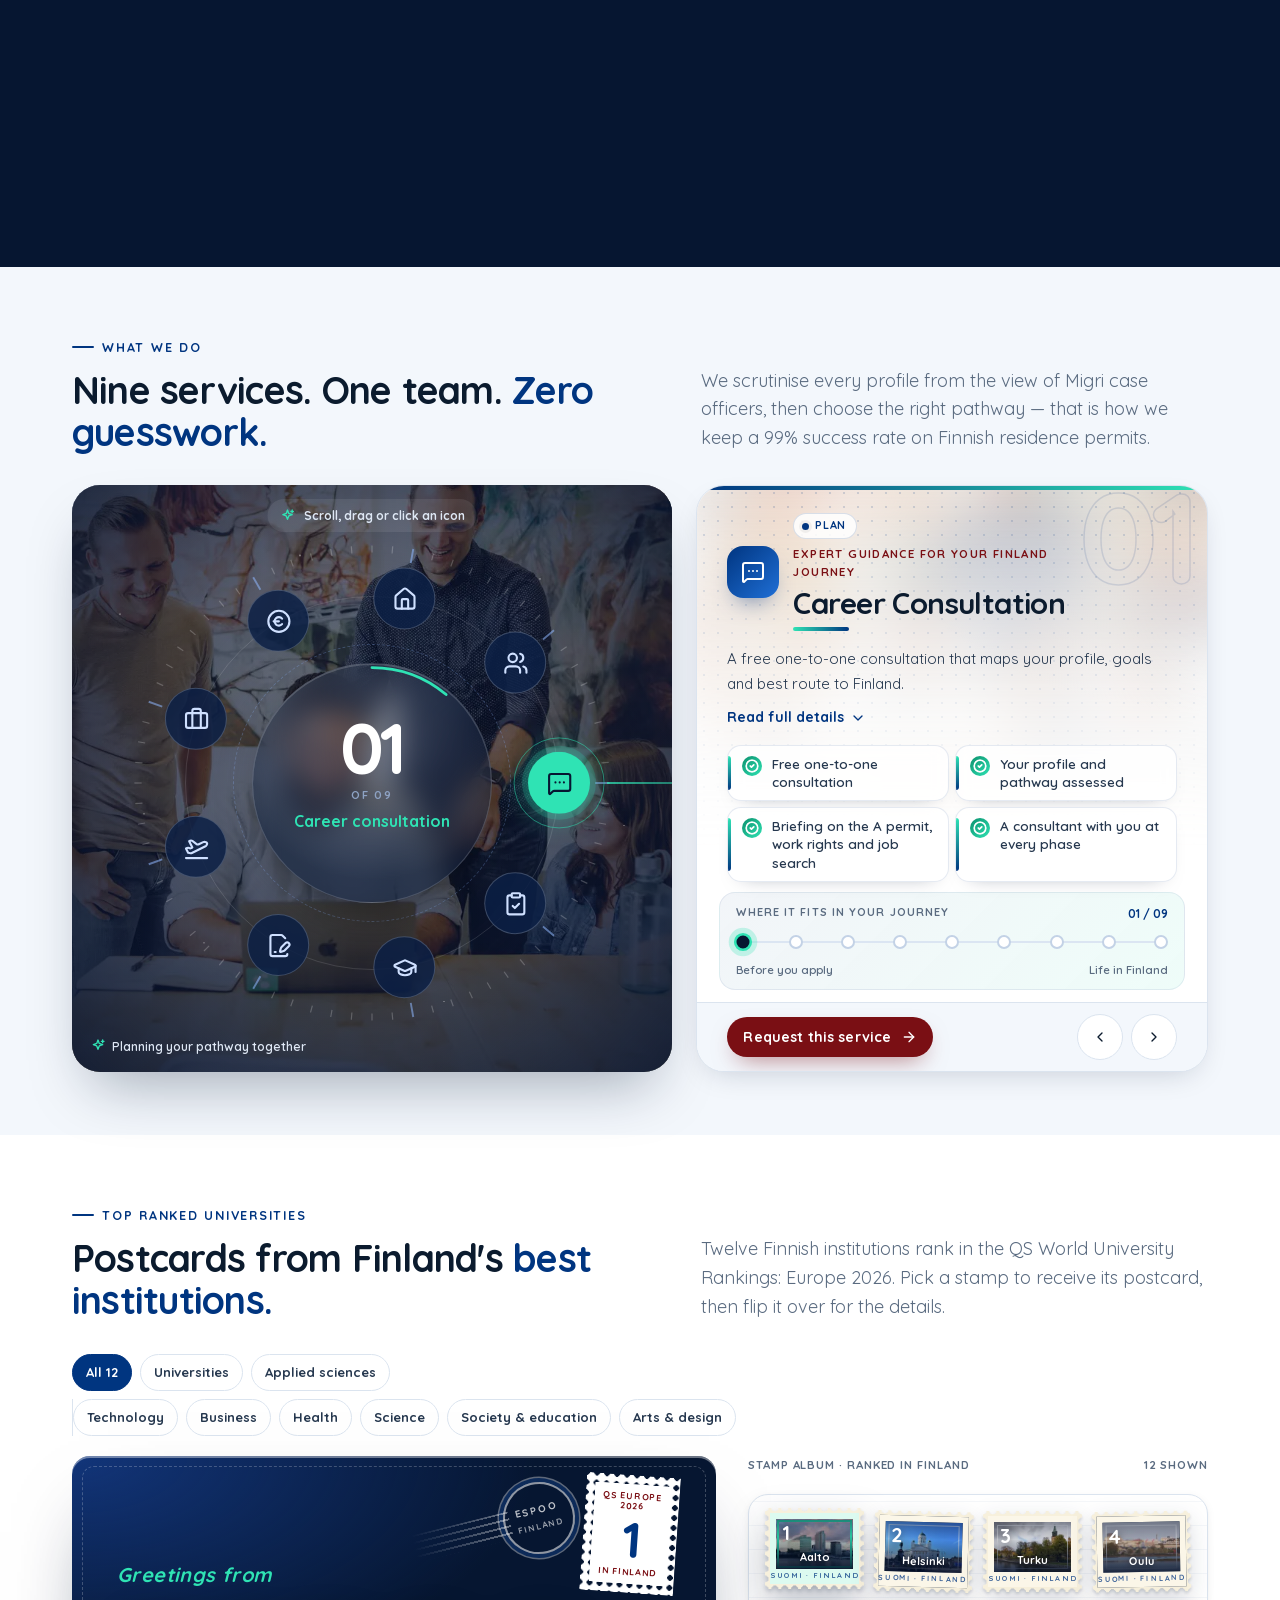
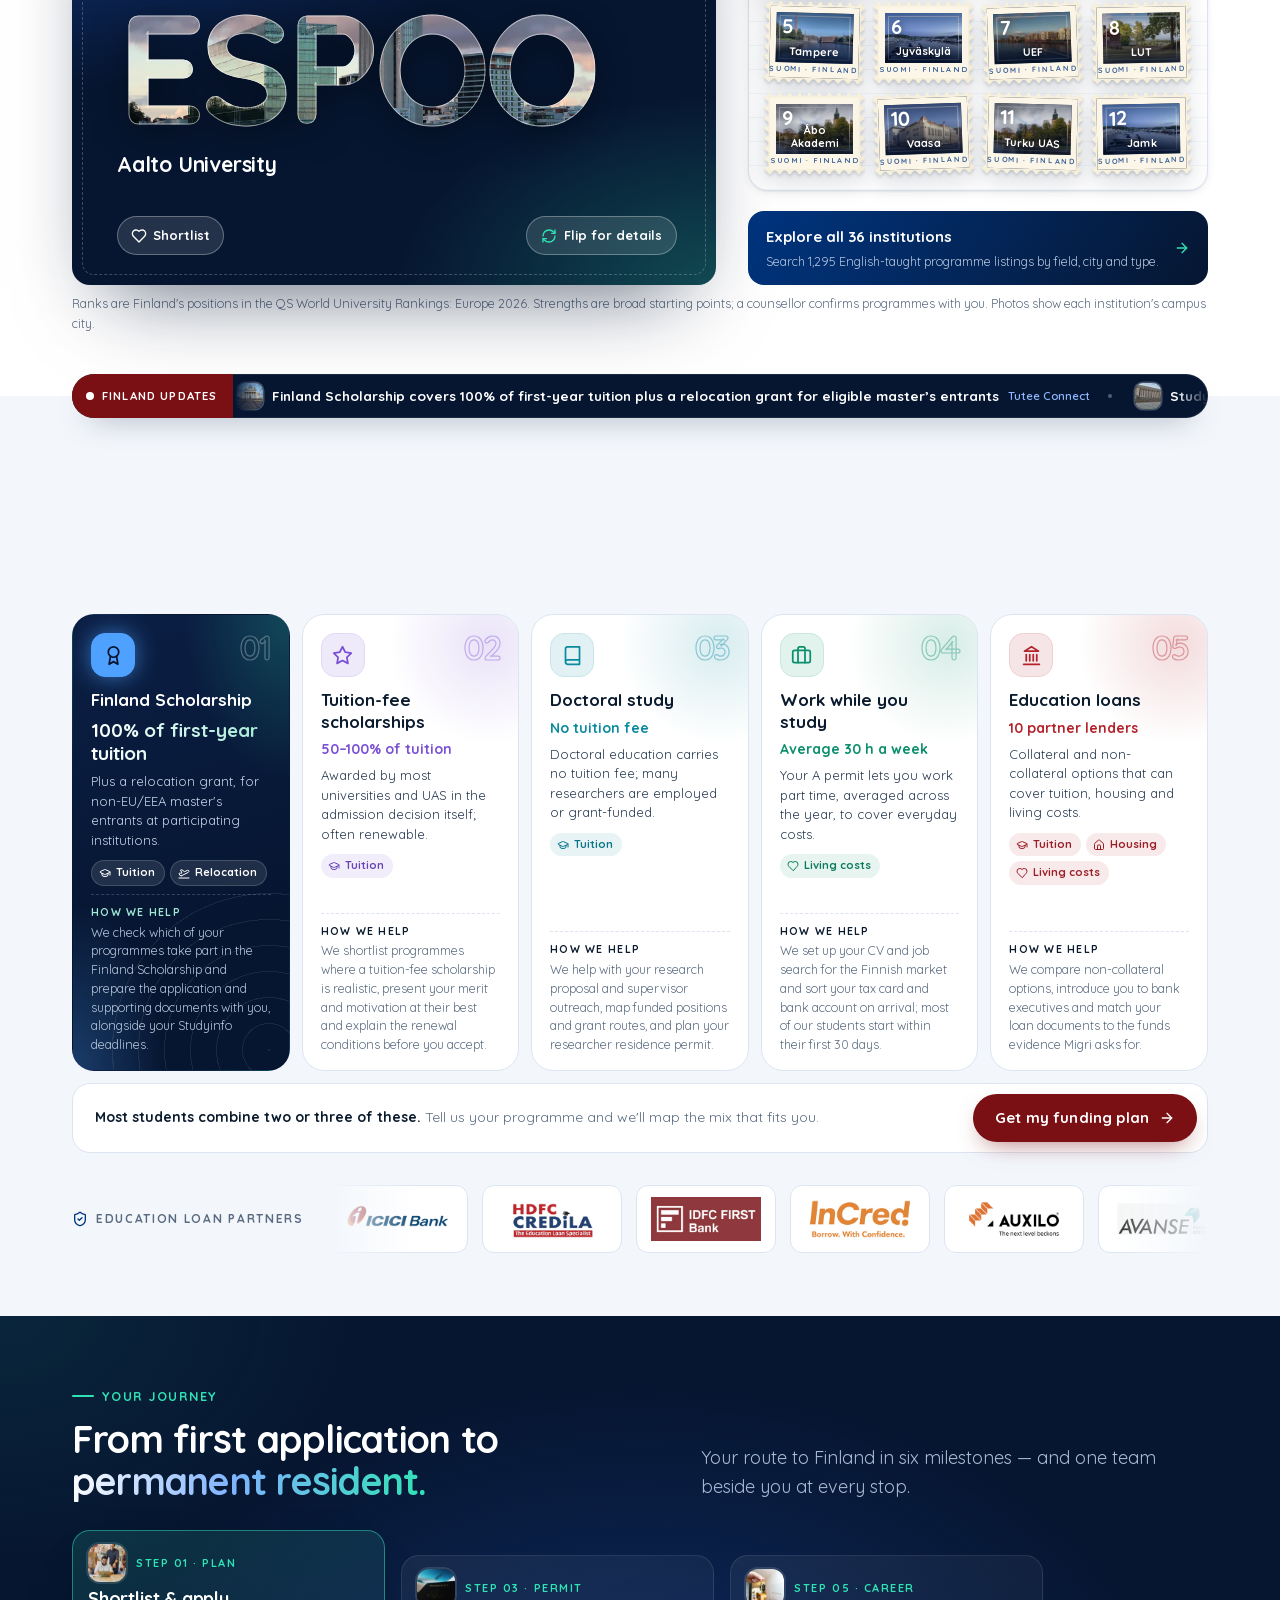
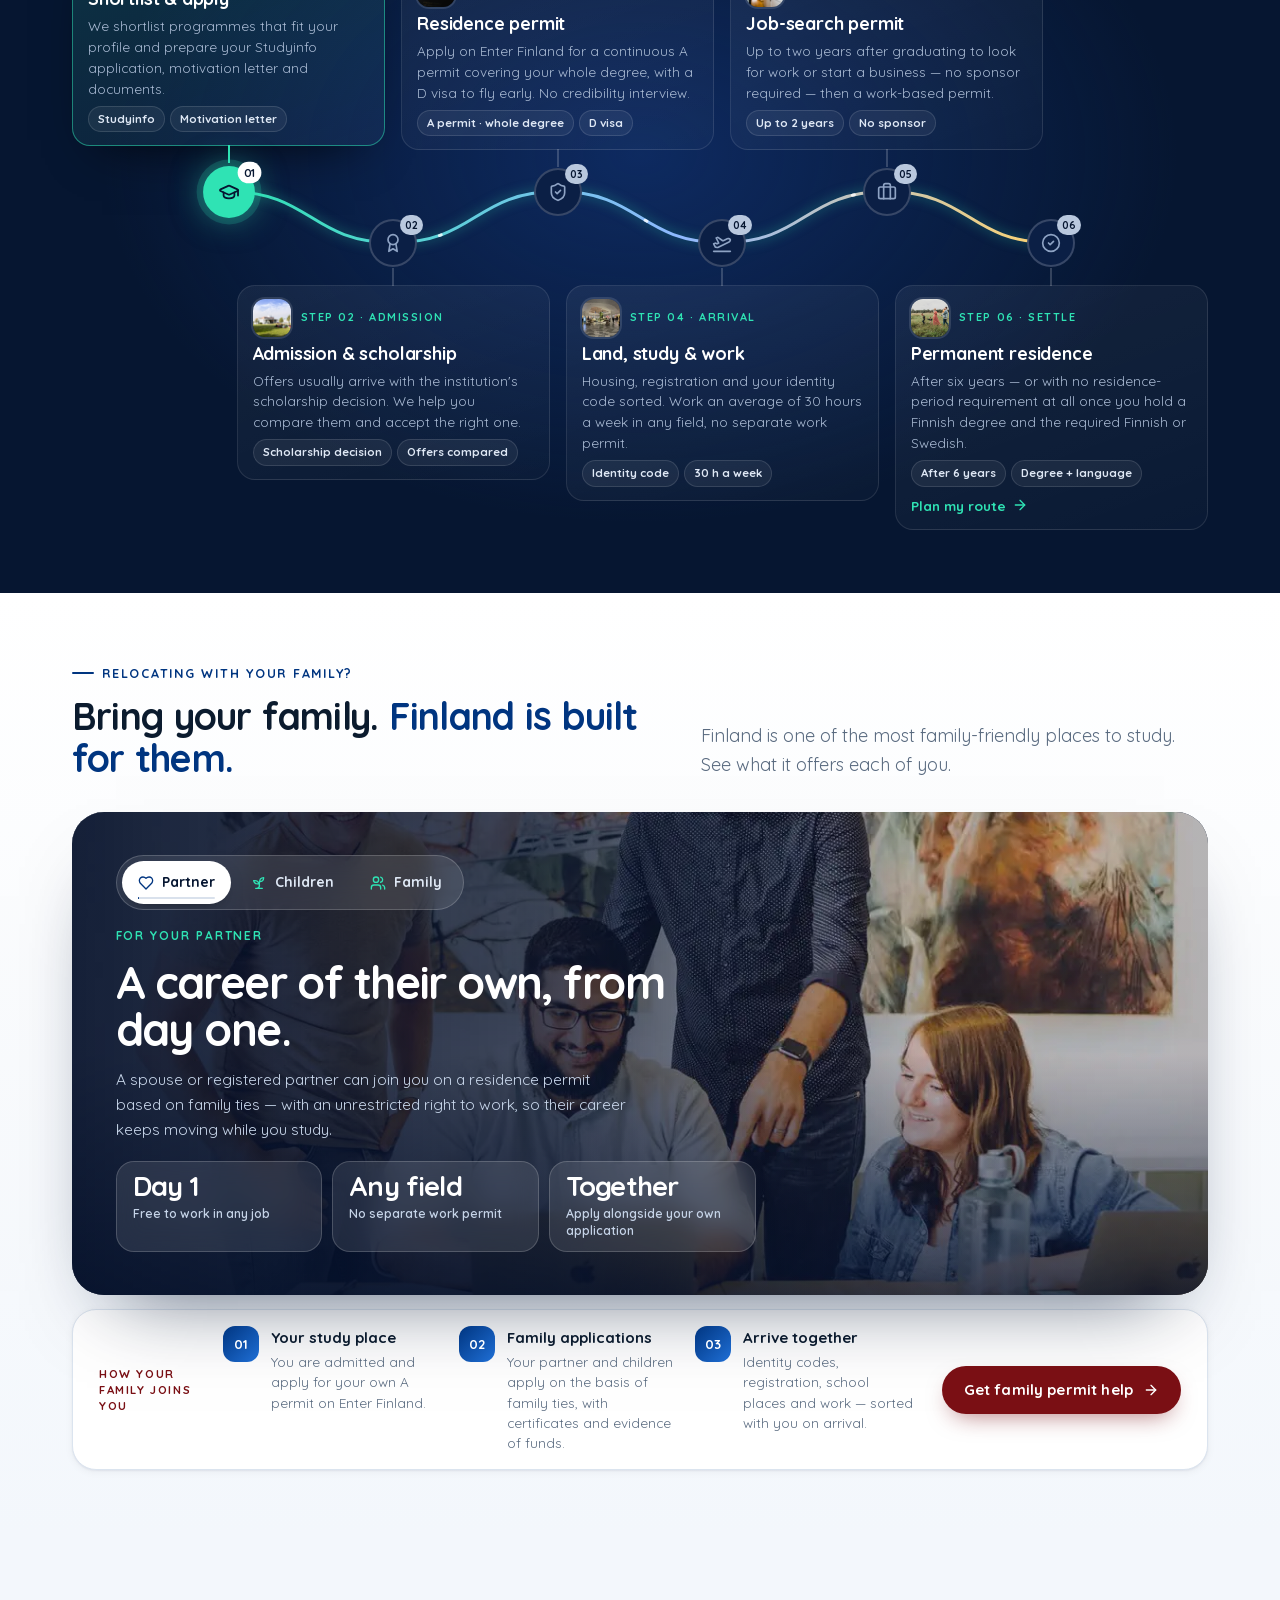
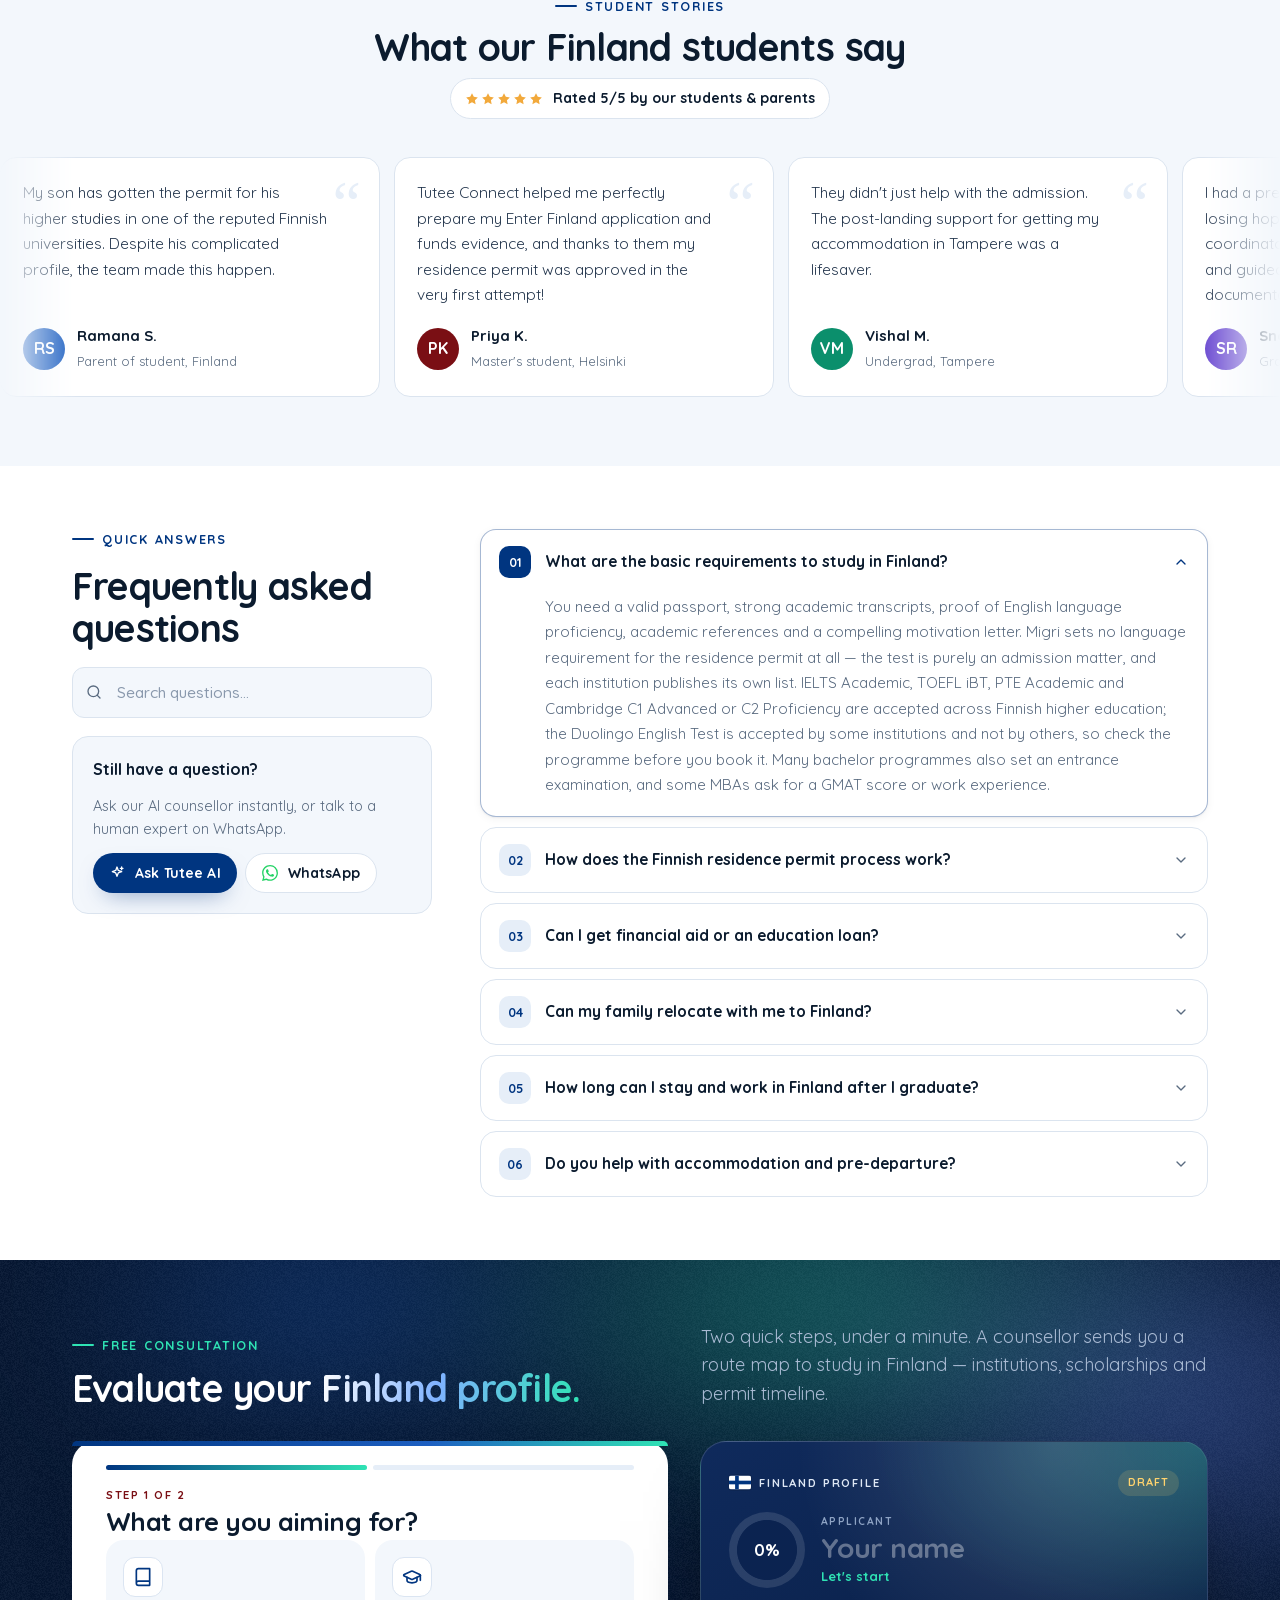
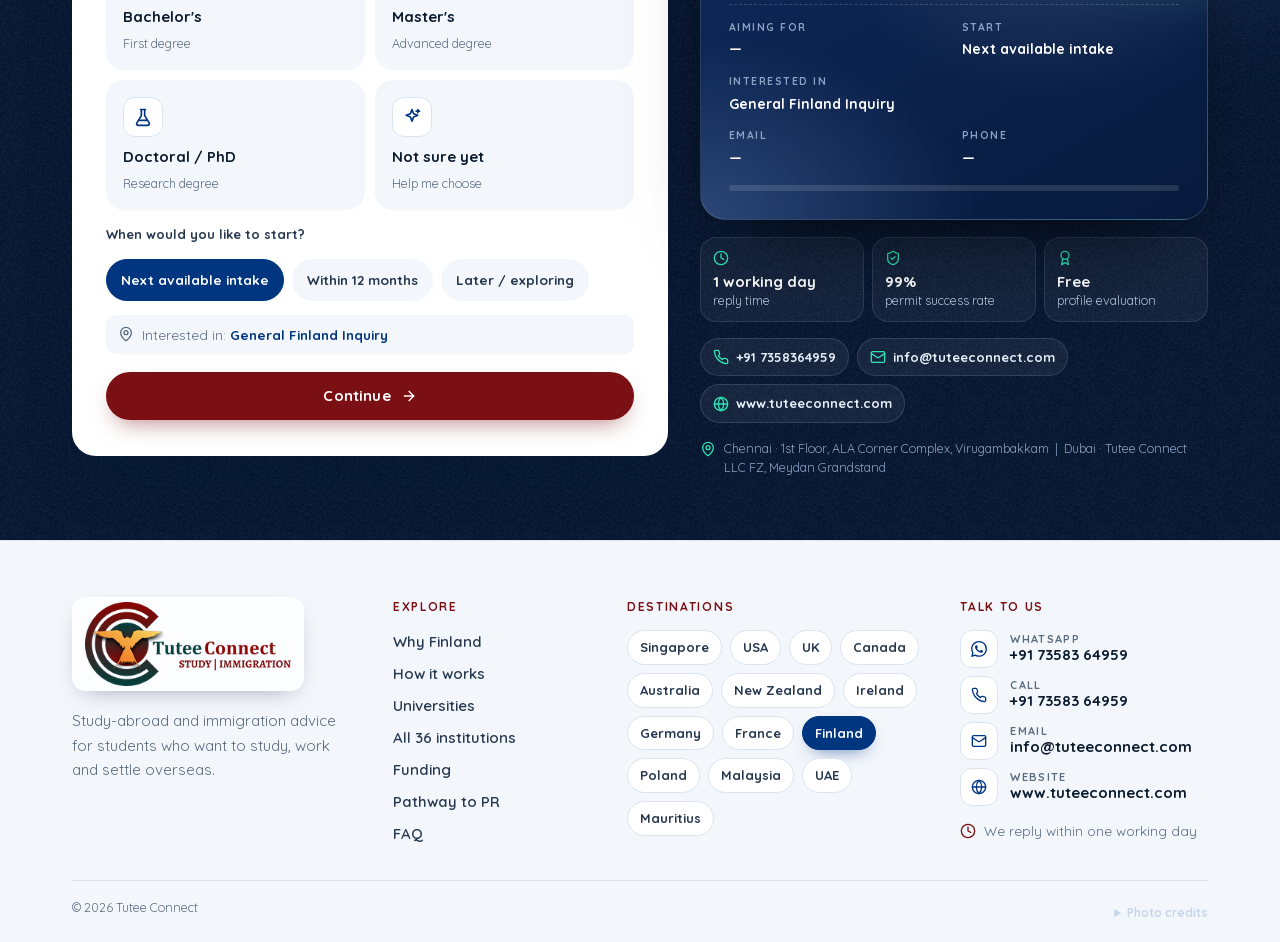
==== commit 0ff8e2c1: "Keep the turning cube inside its space and make the Work jobs aspirational Mid-turn the cube project" ====
--- a/index.html
+++ b/index.html
@@ -269,8 +269,8 @@
           <article class="rx__step" id="rx-work" role="tabpanel" aria-labelledby="rx-tab-work" data-rx-step>
             <p class="rx__count"><b>03</b> / 06 &middot; Work</p>
             <h3 class="rx__h"><span class="rx__w" style="--wi:0">Earn</span> <span class="rx__w" style="--wi:1">while</span> <span class="rx__w" style="--wi:2">you</span> <span class="rx__w" style="--wi:3">learn.</span></h3>
-            <p class="rx__p">Work in any field, and many part-time jobs need little Finnish. Food-handling roles need a hygiene passport (hygieniapassi), and tech students often land internships or junior roles at Helsinki startups.</p>
-            <ul class="rx__tags" aria-label="Typical roles"><li><button class="rx__tagbtn" type="button" aria-expanded="false" aria-describedby="rx-tip-work-0" data-rx-tag>Cleaning &amp; housekeeping<span class="rx__tip" role="tooltip" id="rx-tip-work-0">Office, home and holiday-rental cleaning. Widely available, and many roles need little Finnish.</span></button></li><li><button class="rx__tagbtn" type="button" aria-expanded="false" aria-describedby="rx-tip-work-1" data-rx-tag>Food &amp; package delivery<span class="rx__tip" role="tooltip" id="rx-tip-work-1">Courier work for food-delivery apps, or delivering local mail and parcels, on hours that fit around lectures.</span></button></li><li><button class="rx__tagbtn" type="button" aria-expanded="false" aria-describedby="rx-tip-work-2" data-rx-tag>Restaurant &amp; kitchen<span class="rx__tip" role="tooltip" id="rx-tip-work-2">Dishwashing, kitchen help, food prep or serving. Food-handling roles need a Finnish hygiene passport (hygieniapassi).</span></button></li><li><button class="rx__tagbtn" type="button" aria-expanded="false" aria-describedby="rx-tip-work-3" data-rx-tag>Hotels<span class="rx__tip" role="tooltip" id="rx-tip-work-3">Housekeeping, breakfast service and general help around the hotel.</span></button></li><li><button class="rx__tagbtn" type="button" aria-expanded="false" aria-describedby="rx-tip-work-4" data-rx-tag>Campus roles<span class="rx__tip" role="tooltip" id="rx-tip-work-4">Exam guarding, department assistance, or research and teaching support through your own university.</span></button></li><li><button class="rx__tagbtn" type="button" aria-expanded="false" aria-describedby="rx-tip-work-5" data-rx-tag>Tech &amp; IT internships<span class="rx__tip" role="tooltip" id="rx-tip-work-5">Internships, junior developer roles or thesis projects with Helsinki&rsquo;s tech companies and startups.</span></button></li></ul>
+            <p class="rx__p">Work in any field and build international experience while you study, from paid internships and Helsinki&rsquo;s startups to research projects. Many international companies in Finland work in English.</p>
+            <ul class="rx__tags" aria-label="Typical roles"><li><button class="rx__tagbtn" type="button" aria-expanded="false" aria-describedby="rx-tip-work-0" data-rx-tag>Paid internships<span class="rx__tip" role="tooltip" id="rx-tip-work-0">Paid placements with Finnish companies, often counted towards your degree, and a common first step to a job offer.</span></button></li><li><button class="rx__tagbtn" type="button" aria-expanded="false" aria-describedby="rx-tip-work-1" data-rx-tag>Tech &amp; startups<span class="rx__tip" role="tooltip" id="rx-tip-work-1">Junior developer, data and product roles in Helsinki&rsquo;s startup scene, home of Slush, one of the world&rsquo;s leading startup events.</span></button></li><li><button class="rx__tagbtn" type="button" aria-expanded="false" aria-describedby="rx-tip-work-2" data-rx-tag>Research roles<span class="rx__tip" role="tooltip" id="rx-tip-work-2">Research and teaching assistant posts in your own university&rsquo;s labs, projects and departments.</span></button></li><li><button class="rx__tagbtn" type="button" aria-expanded="false" aria-describedby="rx-tip-work-3" data-rx-tag>Customer service<span class="rx__tip" role="tooltip" id="rx-tip-work-3">English-speaking roles in international companies, from customer support to sales and marketing.</span></button></li><li><button class="rx__tagbtn" type="button" aria-expanded="false" aria-describedby="rx-tip-work-4" data-rx-tag>Hospitality &amp; tourism<span class="rx__tip" role="tooltip" id="rx-tip-work-4">Hotels, caf&eacute;s and Lapland&rsquo;s winter tourism season, with shifts that fit around lectures.</span></button></li><li><button class="rx__tagbtn" type="button" aria-expanded="false" aria-describedby="rx-tip-work-5" data-rx-tag>Summer jobs<span class="rx__tip" role="tooltip" id="rx-tip-work-5">Finland&rsquo;s summer-job season (kes&auml;ty&ouml;) opens full-time roles across the country from June to August.</span></button></li></ul>
             <p class="rx__tc"><svg class="ico ico-sm"><use href="#i-check"/></svg>We help with your CV, tax card and first job search</p>
           </article>
           <article class="rx__step" id="rx-stay" role="tabpanel" aria-labelledby="rx-tab-stay" data-rx-step>
--- a/assets/css/finland.css
+++ b/assets/css/finland.css
@@ -2567,6 +2567,10 @@
 .rx__copy > .eyebrow { order: 1; }
 .rx__title { order: 2; margin: 0; }
 .rx__stage { order: 3; }
+/* The copy always sits above the cube, so a turning cube can never cover it. */
+.rx__copy > .eyebrow, .rx__title, .rx__navs, .rx__steps { position: relative; z-index: 2; }
+.rx__stage { z-index: 1; }
+.rx__scene { transform-origin: 50% 50%; will-change: transform; }
 .rx__navs { order: 4; }
 .rx__steps { order: 5; }
 
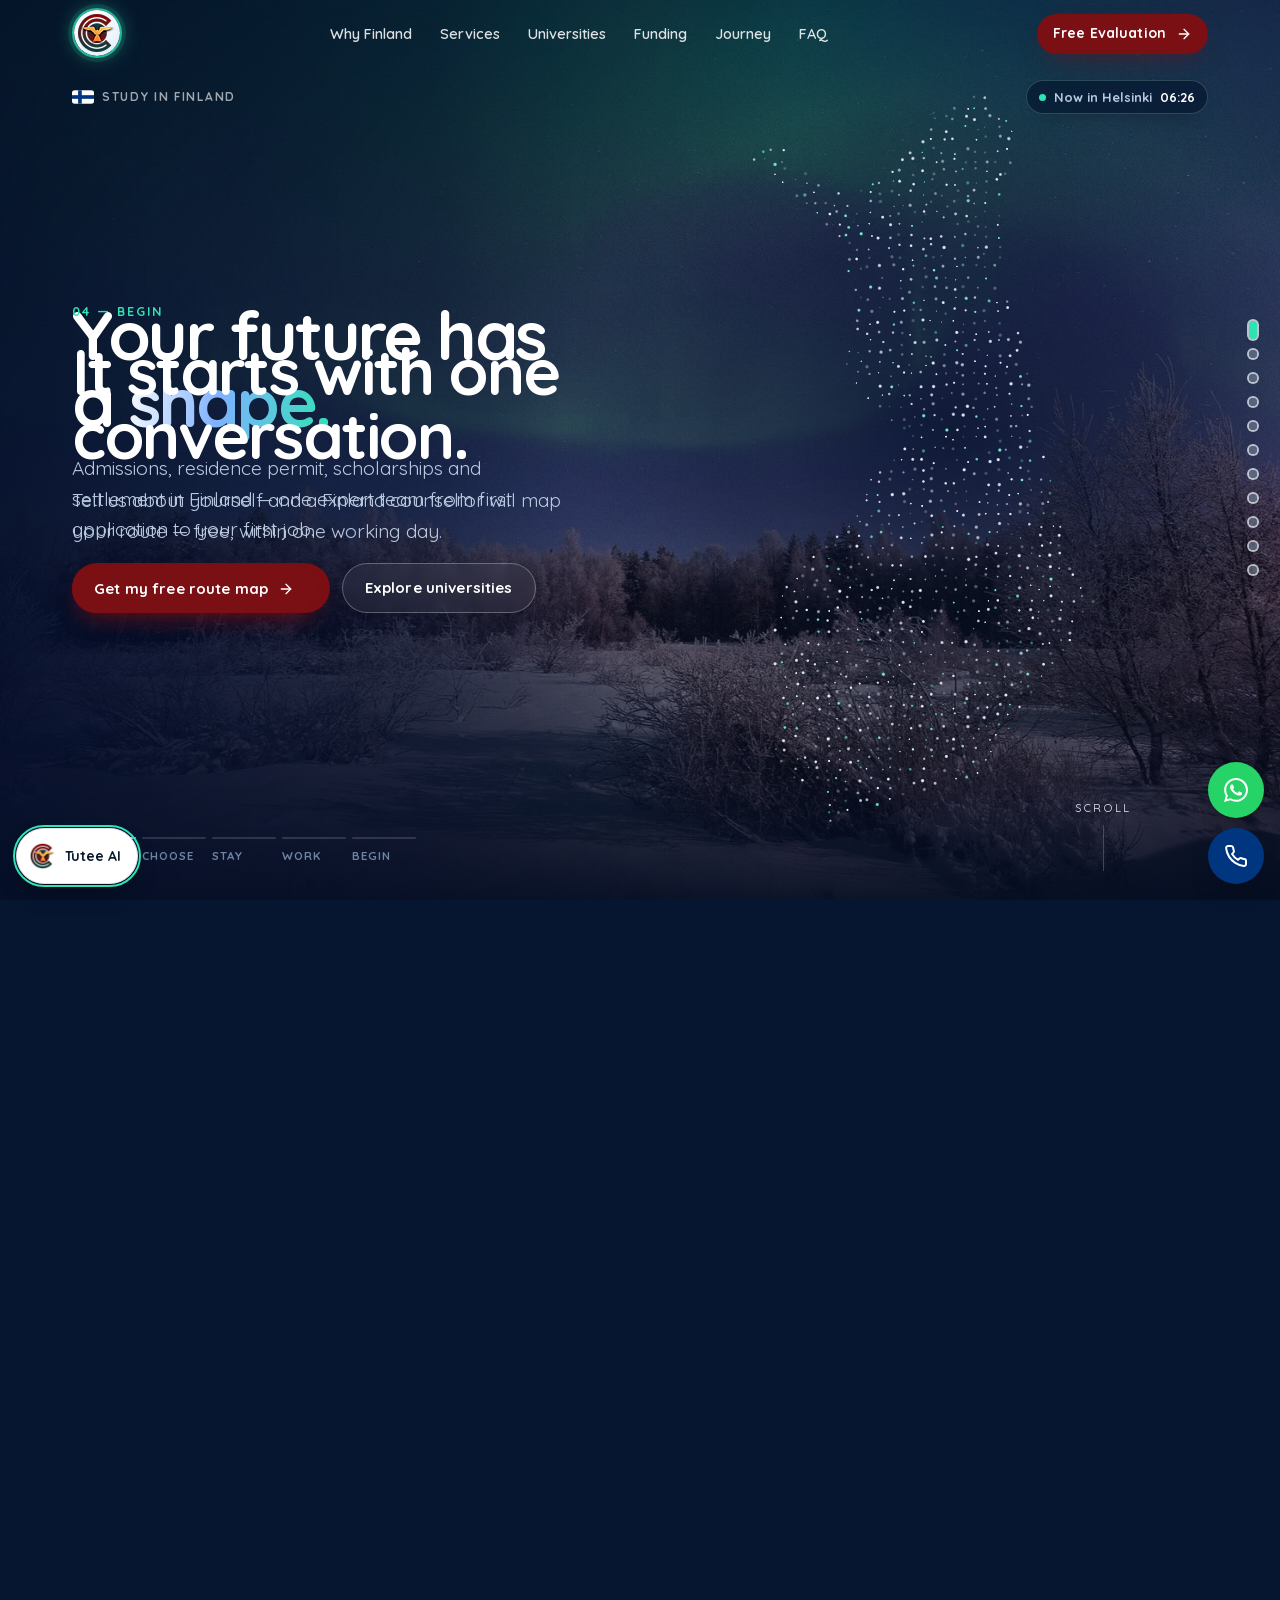
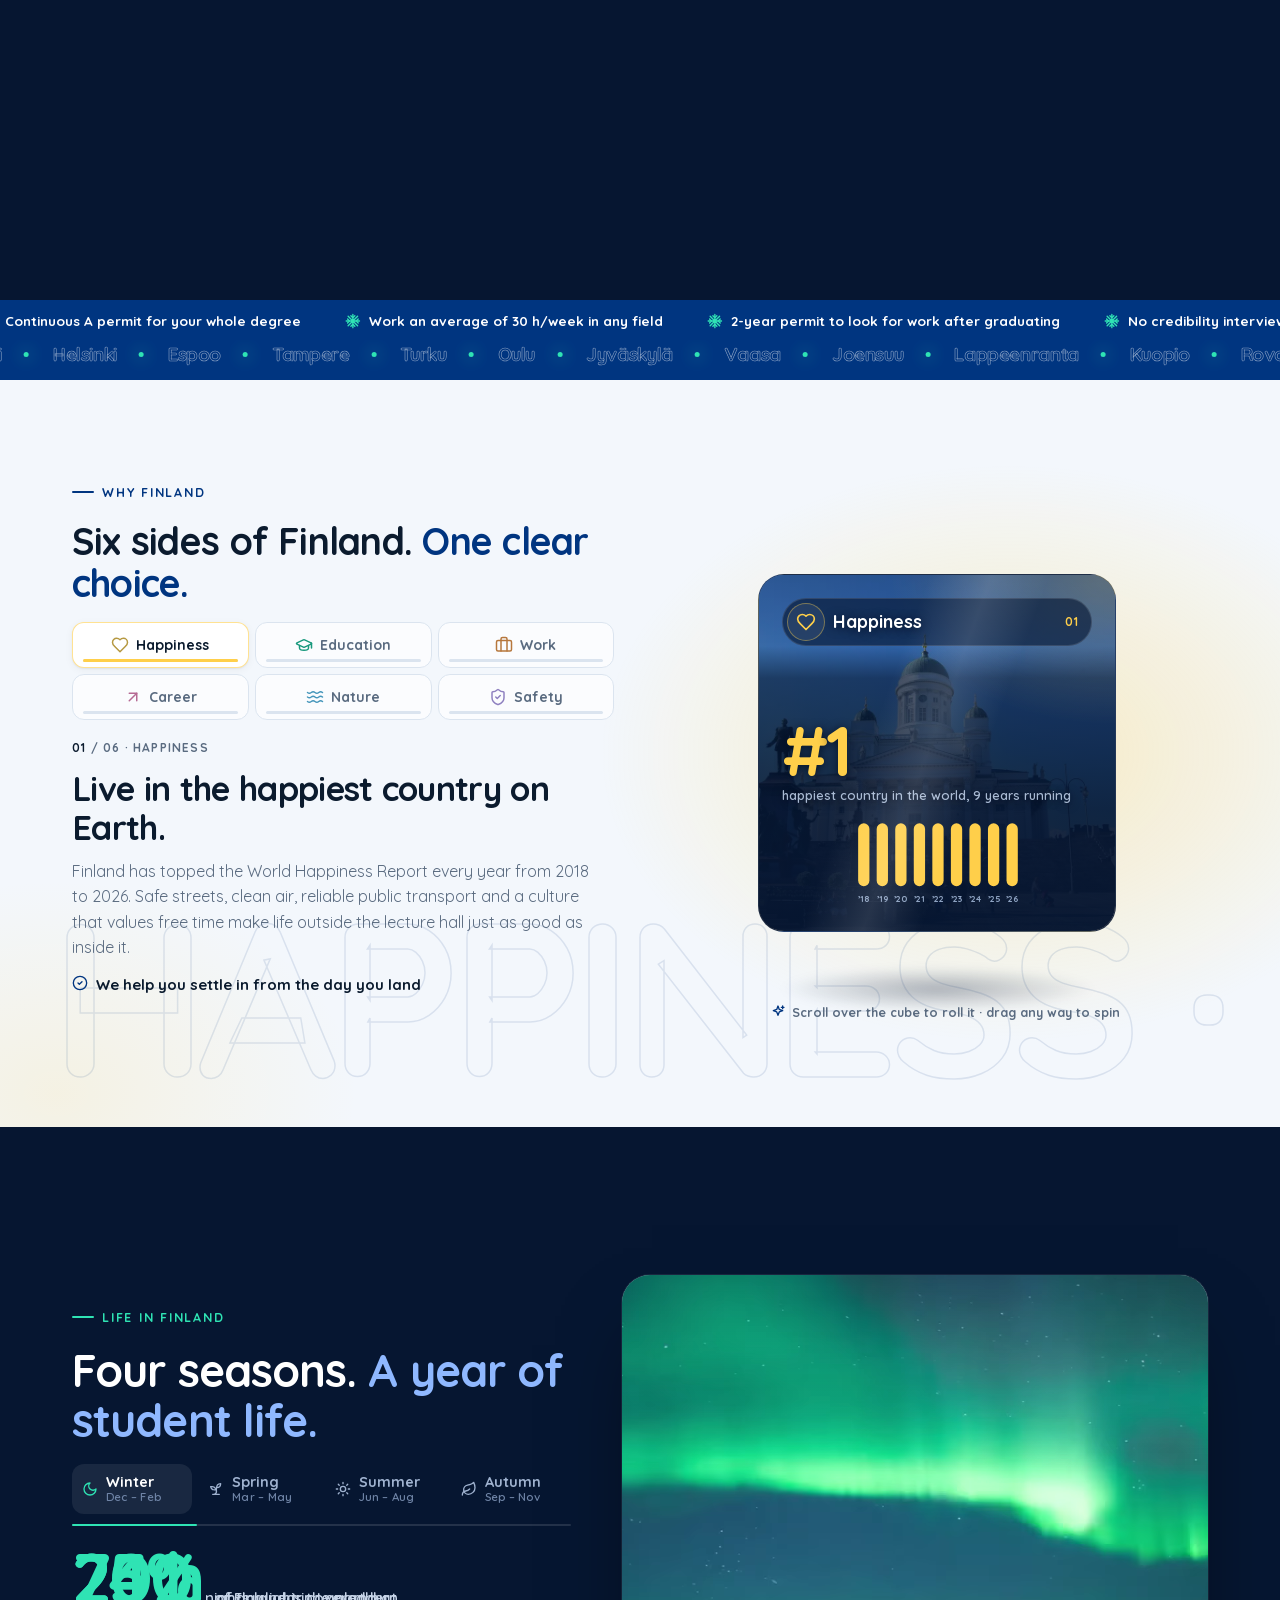
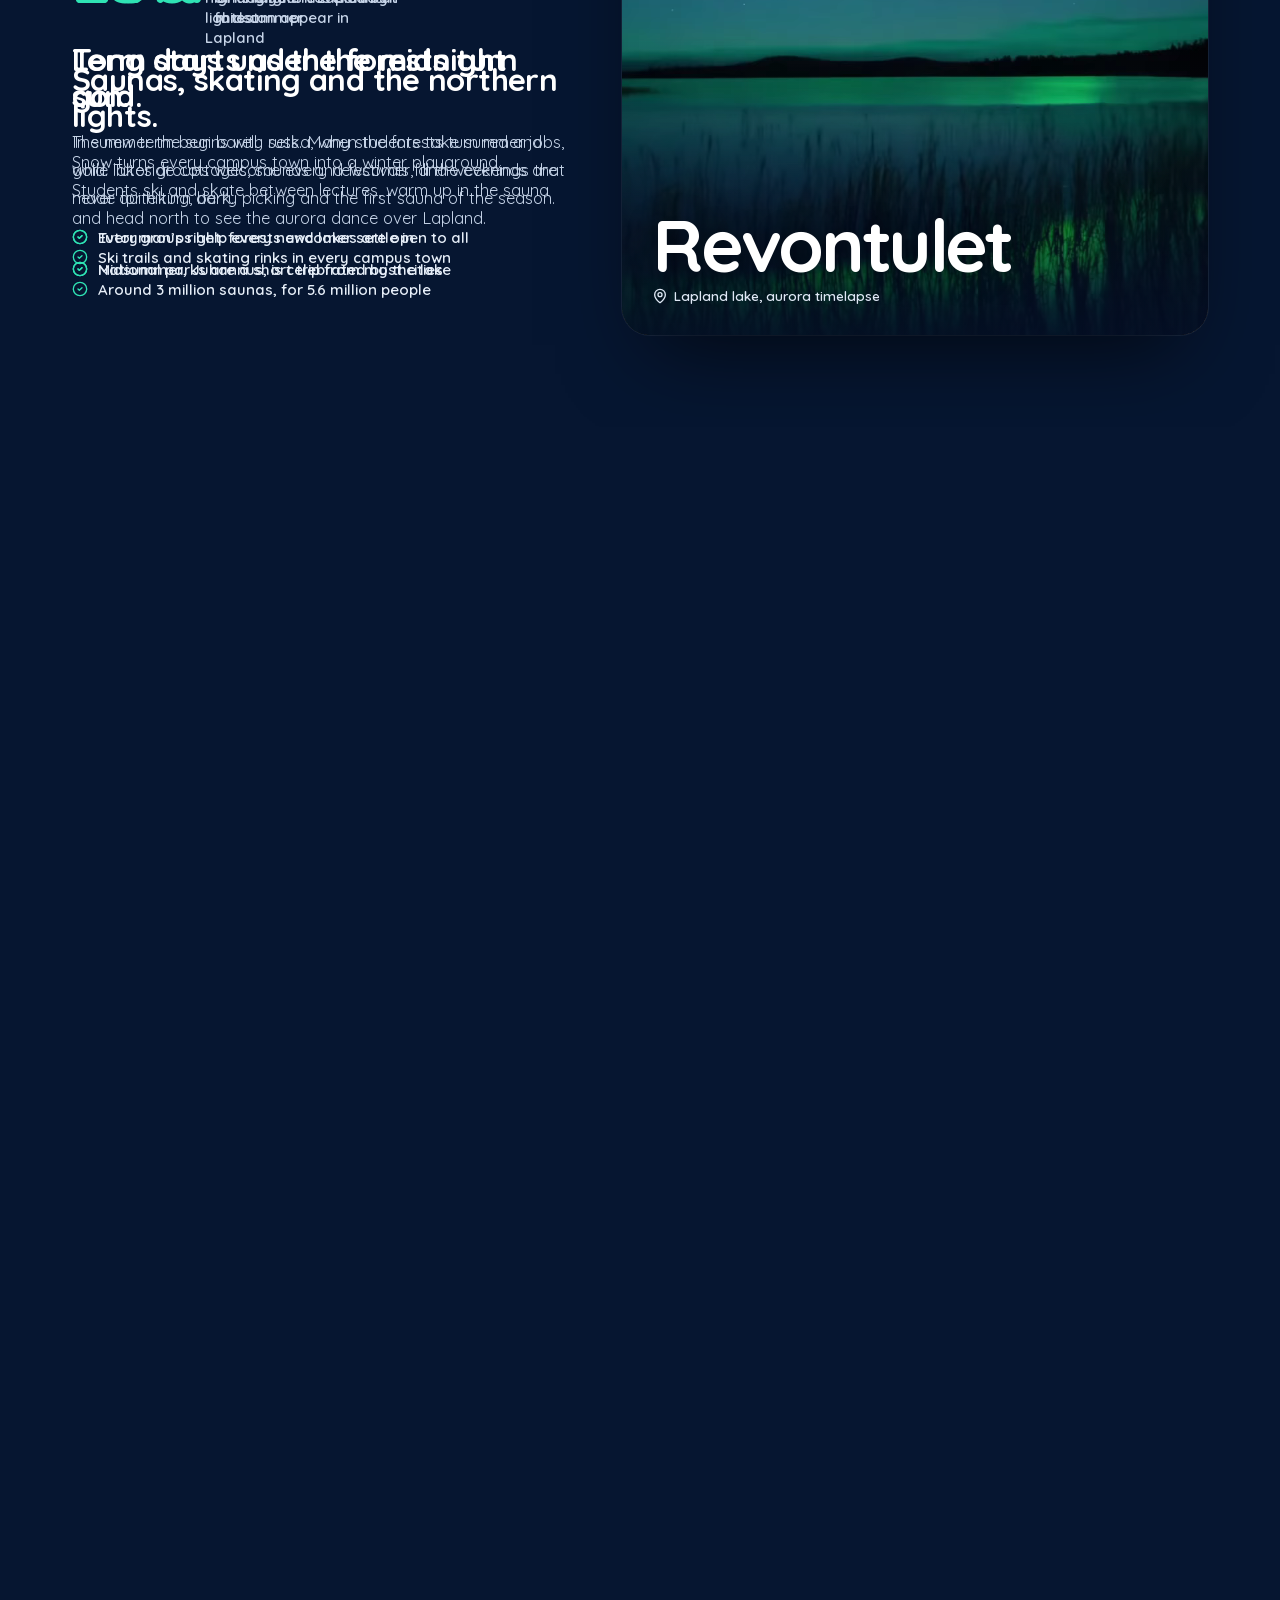
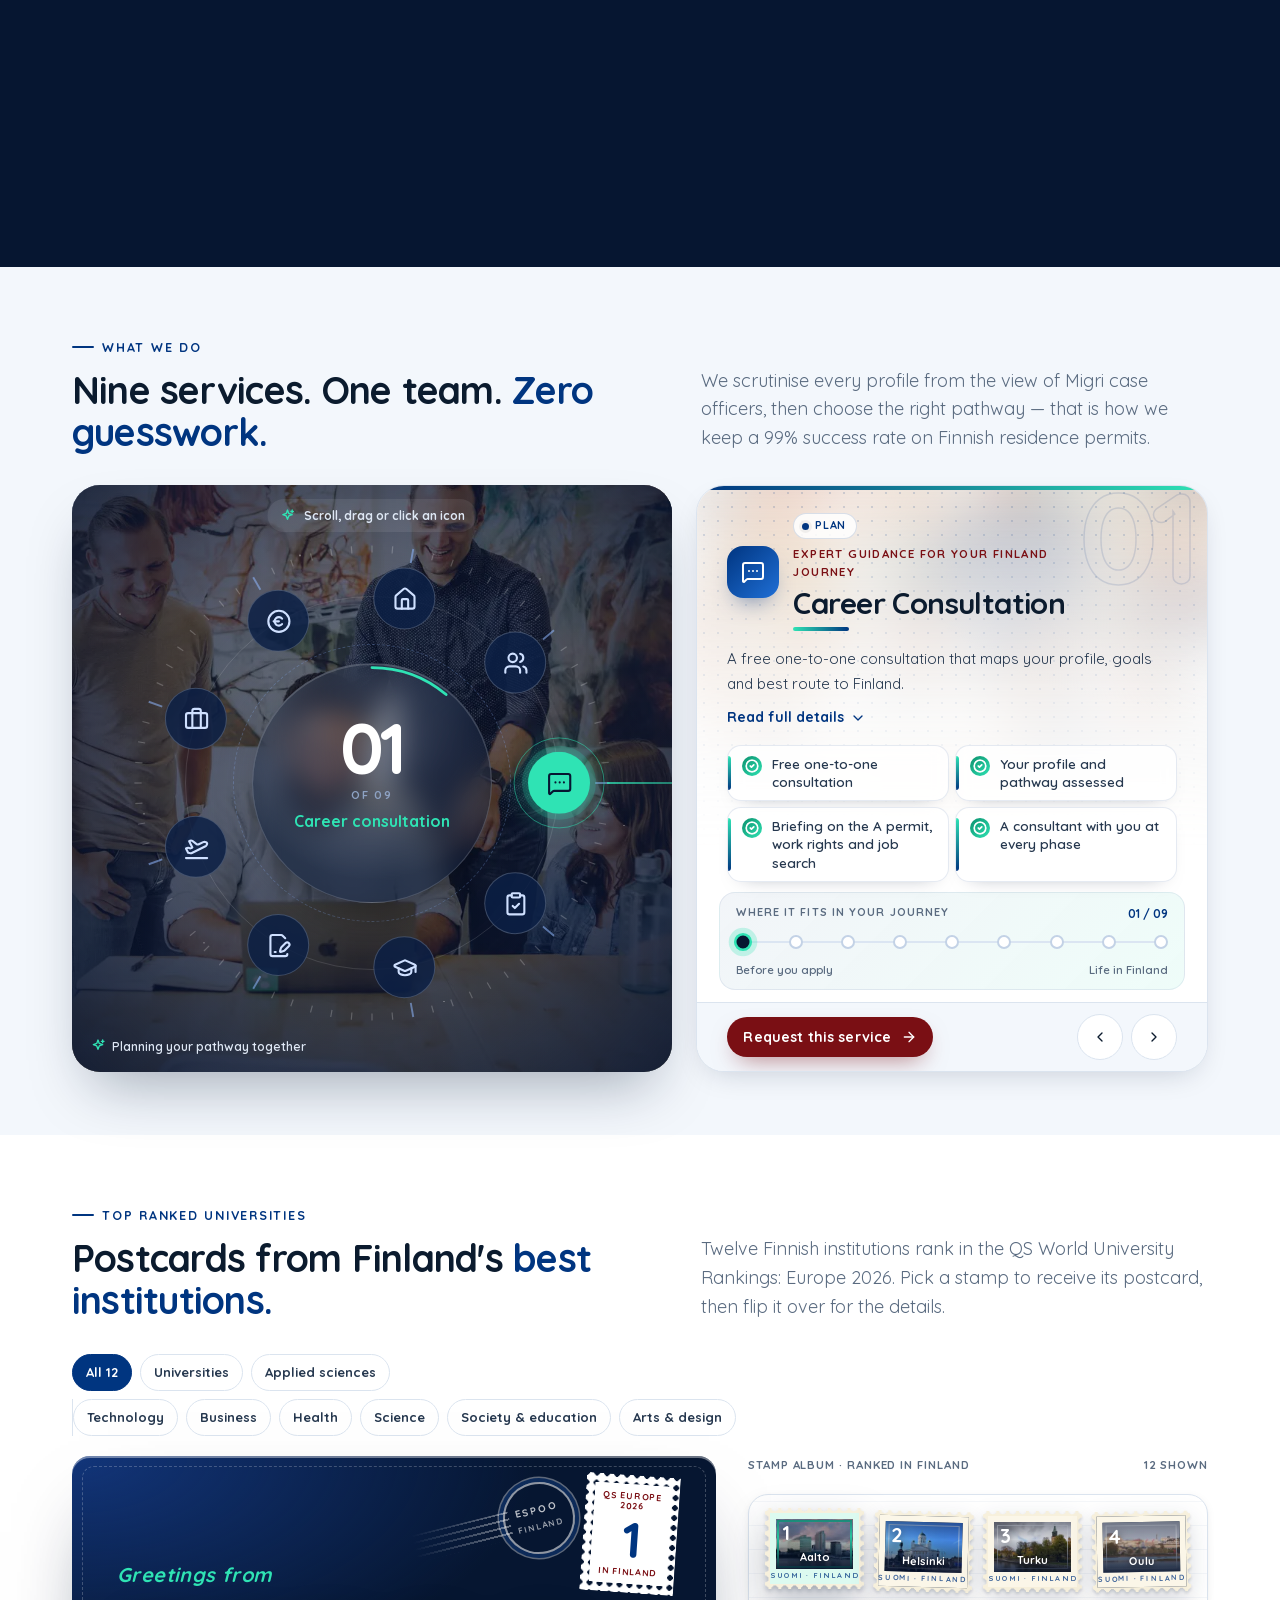
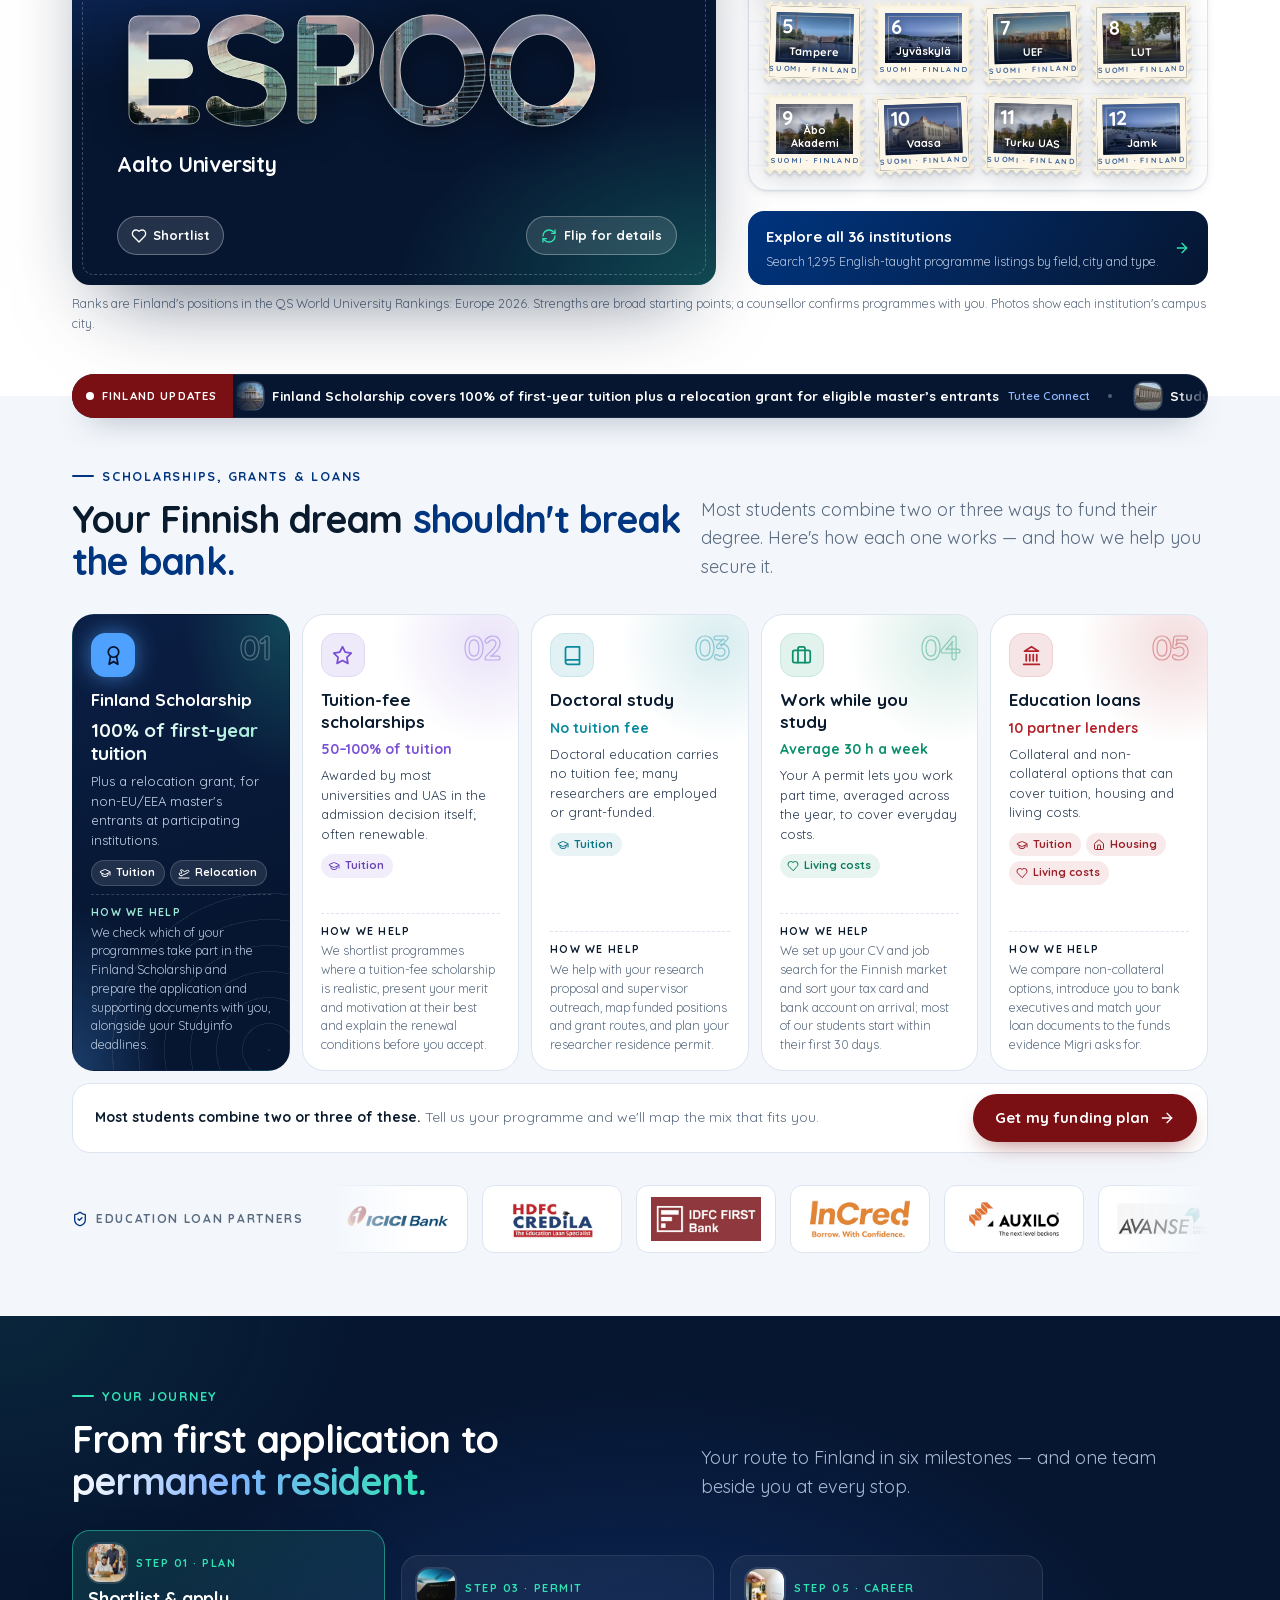
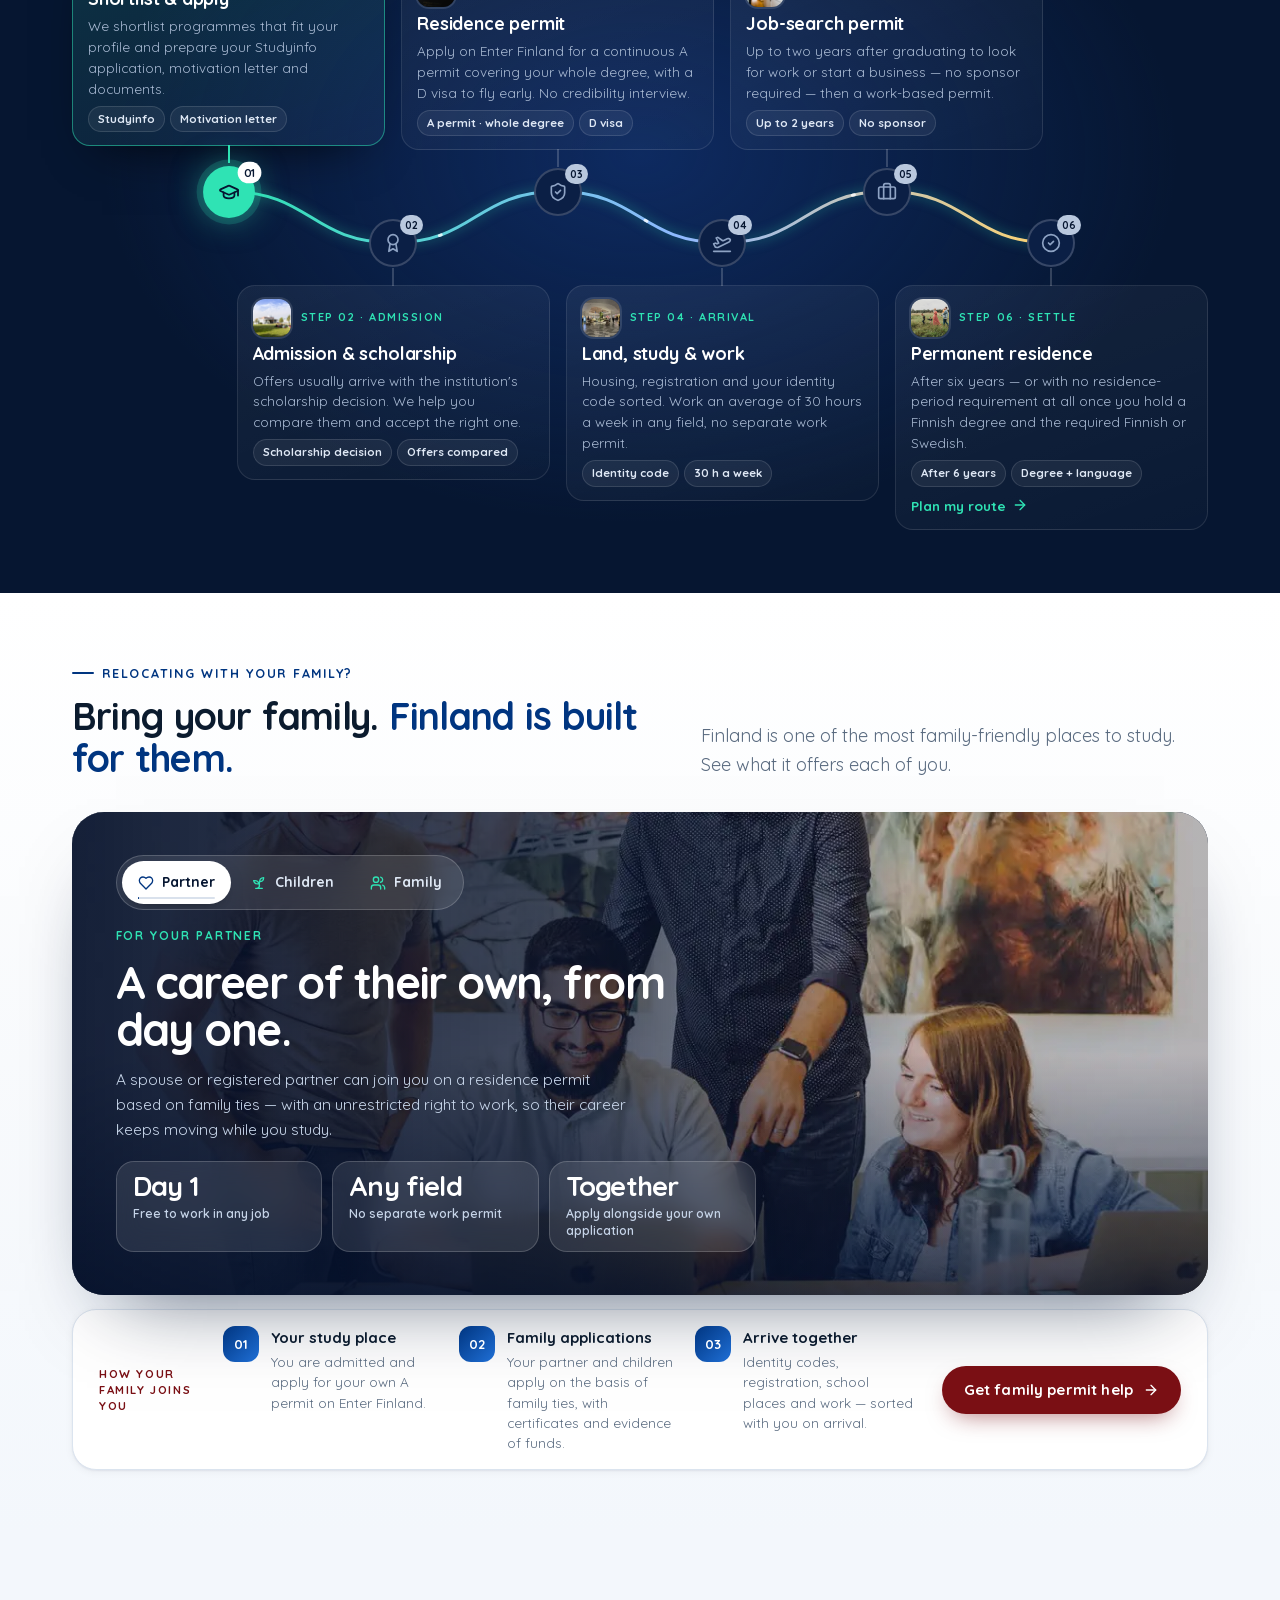
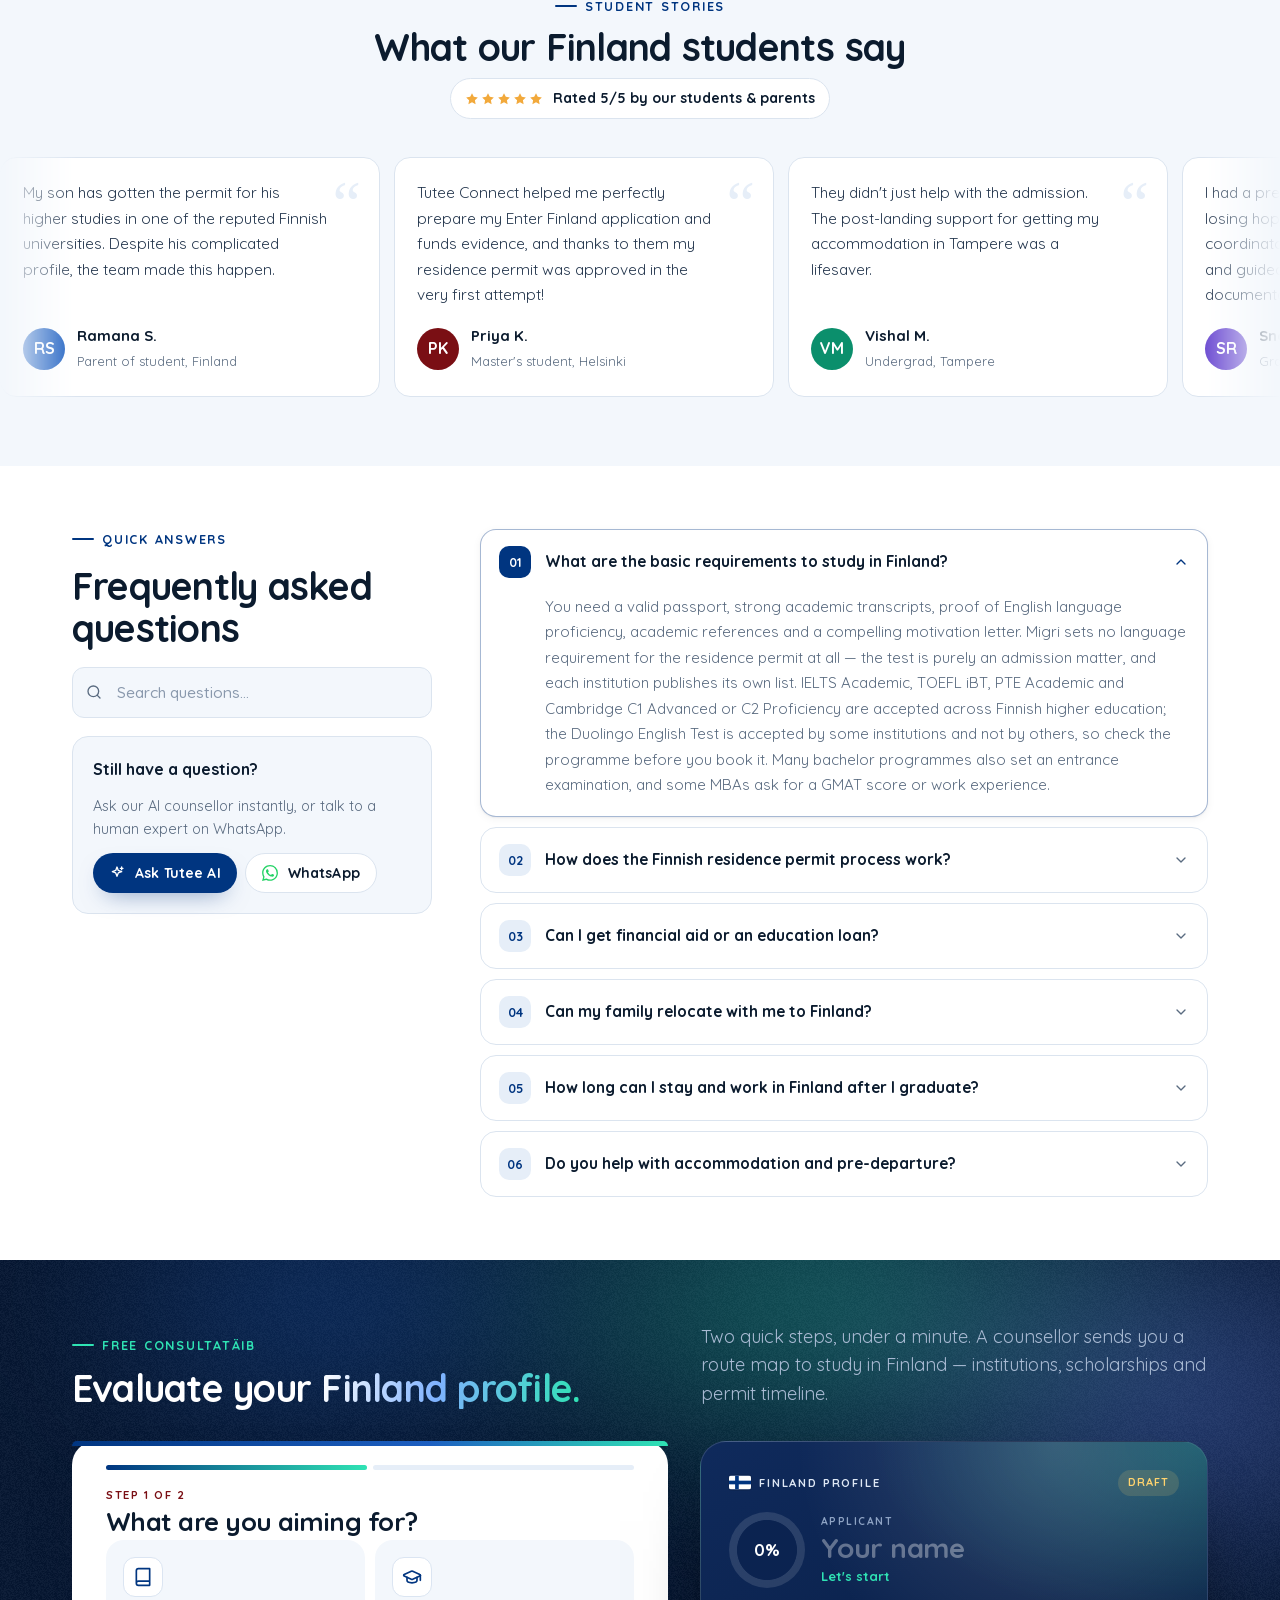
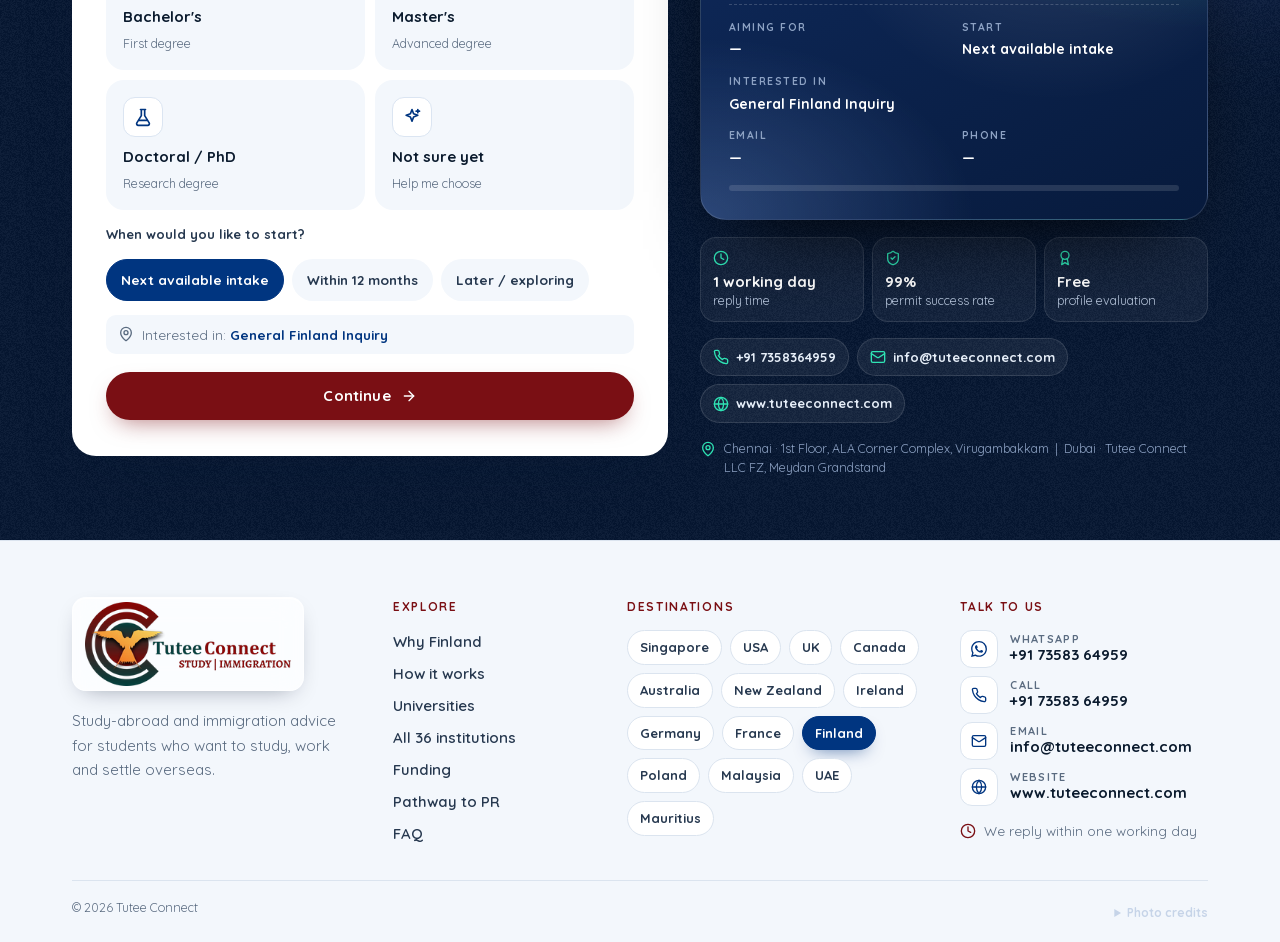
==== commit 41a77c32: "Show details for each in-demand field on the Why Finland career face The five career tags open the s" ====
--- a/index.html
+++ b/index.html
@@ -277,7 +277,7 @@
             <p class="rx__count"><b>04</b> / 06 &middot; Career</p>
             <h3 class="rx__h"><span class="rx__w" style="--wi:0">Graduate</span> <span class="rx__w" style="--wi:1">into</span> <span class="rx__w" style="--wi:2">a</span> <span class="rx__w" style="--wi:3">career</span> <span class="rx__w" style="--wi:4">in</span> <span class="rx__w" style="--wi:5">Europe.</span></h3>
             <p class="rx__p">After graduating you can stay for up to two years to find work or start a business, and apply within five years, even from outside Finland. Skilled graduates are in demand, and a job here is a route to permanent residence.</p>
-            <ul class="rx__tags" aria-label="Typical roles"><li>IT &amp; software</li><li>Engineering</li><li>Health care</li><li>Business</li><li>Research</li></ul>
+            <ul class="rx__tags" aria-label="Typical roles"><li><button class="rx__tagbtn" type="button" aria-expanded="false" aria-describedby="rx-tip-stay-0" data-rx-tag>IT &amp; software<span class="rx__tip" role="tooltip" id="rx-tip-stay-0">From gaming studios to software and cloud companies, Finland&rsquo;s tech sector hires graduates in development, data and cybersecurity.</span></button></li><li><button class="rx__tagbtn" type="button" aria-expanded="false" aria-describedby="rx-tip-stay-1" data-rx-tag>Engineering<span class="rx__tip" role="tooltip" id="rx-tip-stay-1">Engineers are sought across energy, manufacturing, construction and Finland&rsquo;s growing clean-tech industry.</span></button></li><li><button class="rx__tagbtn" type="button" aria-expanded="false" aria-describedby="rx-tip-stay-2" data-rx-tag>Health care<span class="rx__tip" role="tooltip" id="rx-tip-stay-2">Nurses and other health professionals are in steady demand across the country; Finnish skills help most here.</span></button></li><li><button class="rx__tagbtn" type="button" aria-expanded="false" aria-describedby="rx-tip-stay-3" data-rx-tag>Business<span class="rx__tip" role="tooltip" id="rx-tip-stay-3">International companies take on graduates in finance, logistics, marketing and sales.</span></button></li><li><button class="rx__tagbtn" type="button" aria-expanded="false" aria-describedby="rx-tip-stay-4" data-rx-tag>Research<span class="rx__tip" role="tooltip" id="rx-tip-stay-4">Universities and research institutes offer doctoral and research posts, and many doctoral posts are salaried.</span></button></li></ul>
             <p class="rx__tc"><svg class="ico ico-sm"><use href="#i-check"/></svg>We plan your route from graduation to work and permanent residence</p>
           </article>
           <article class="rx__step" id="rx-nature" role="tabpanel" aria-labelledby="rx-tab-nature" data-rx-step>
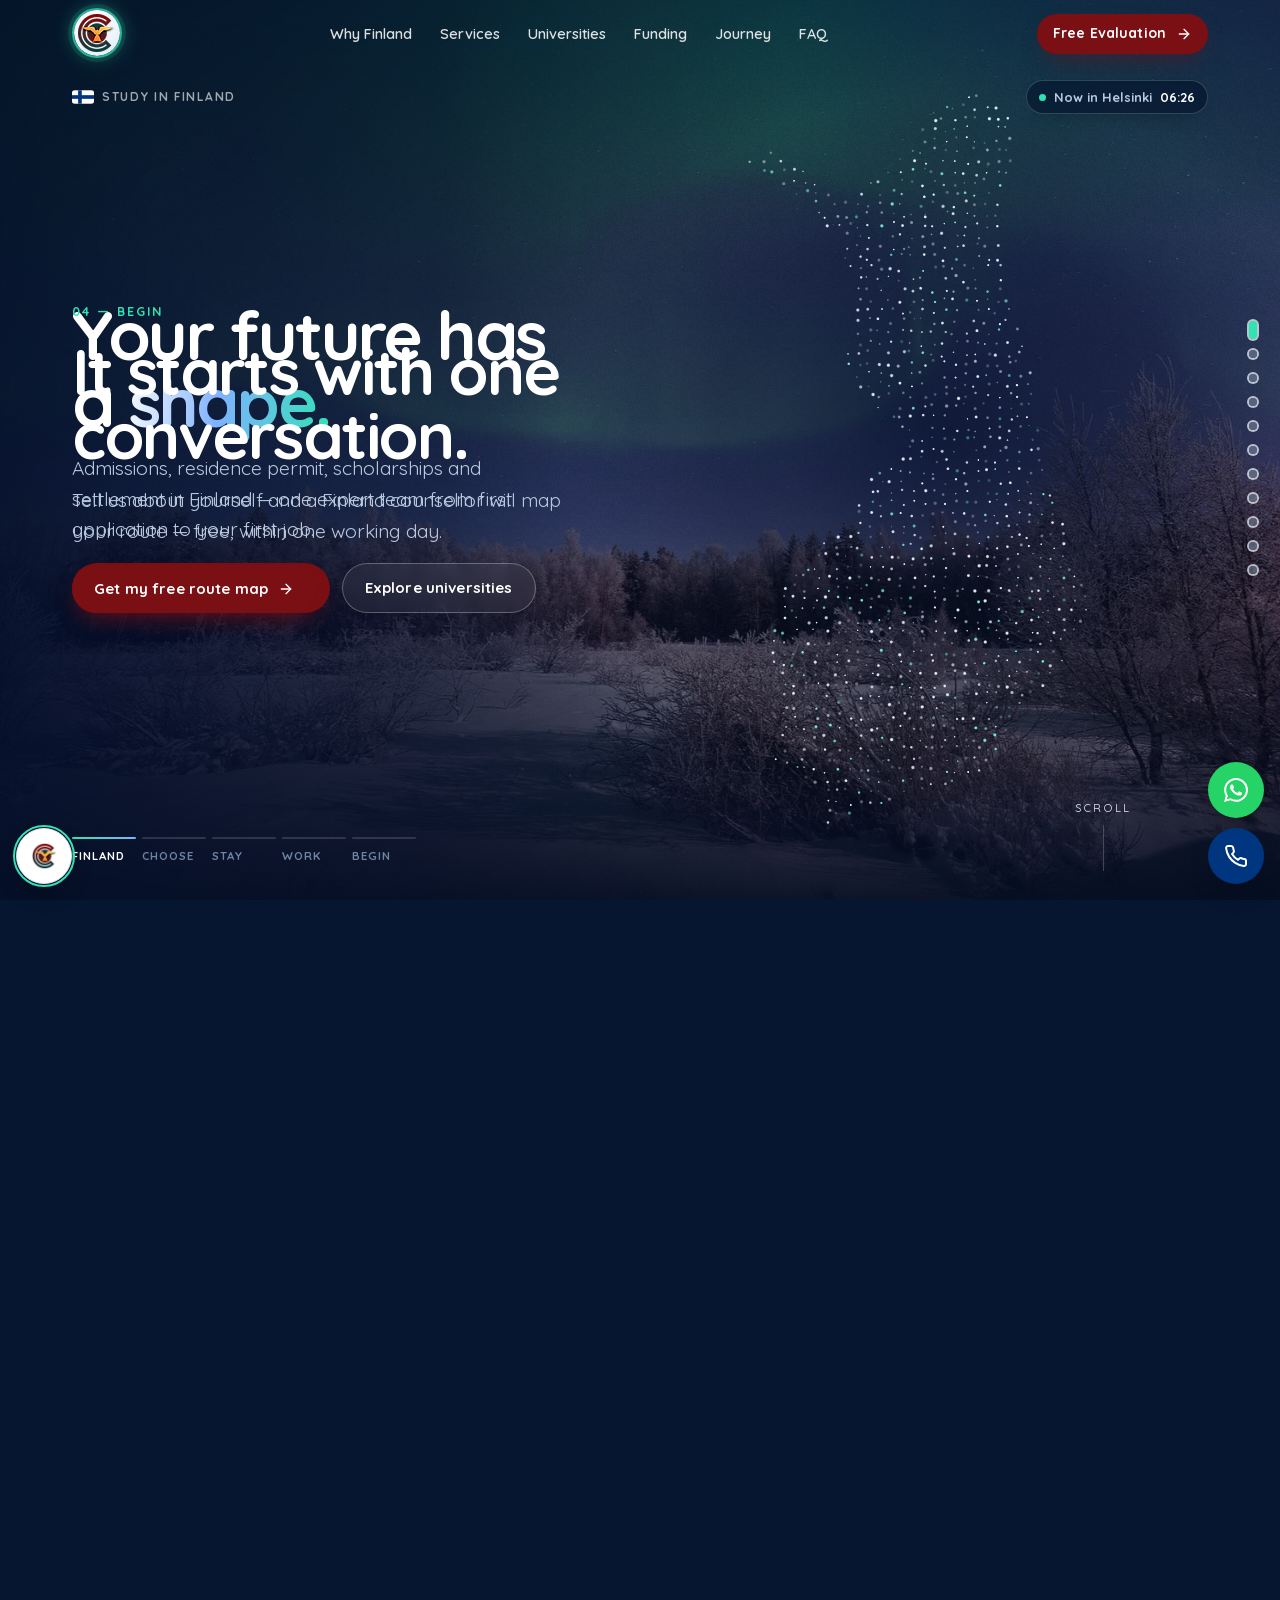
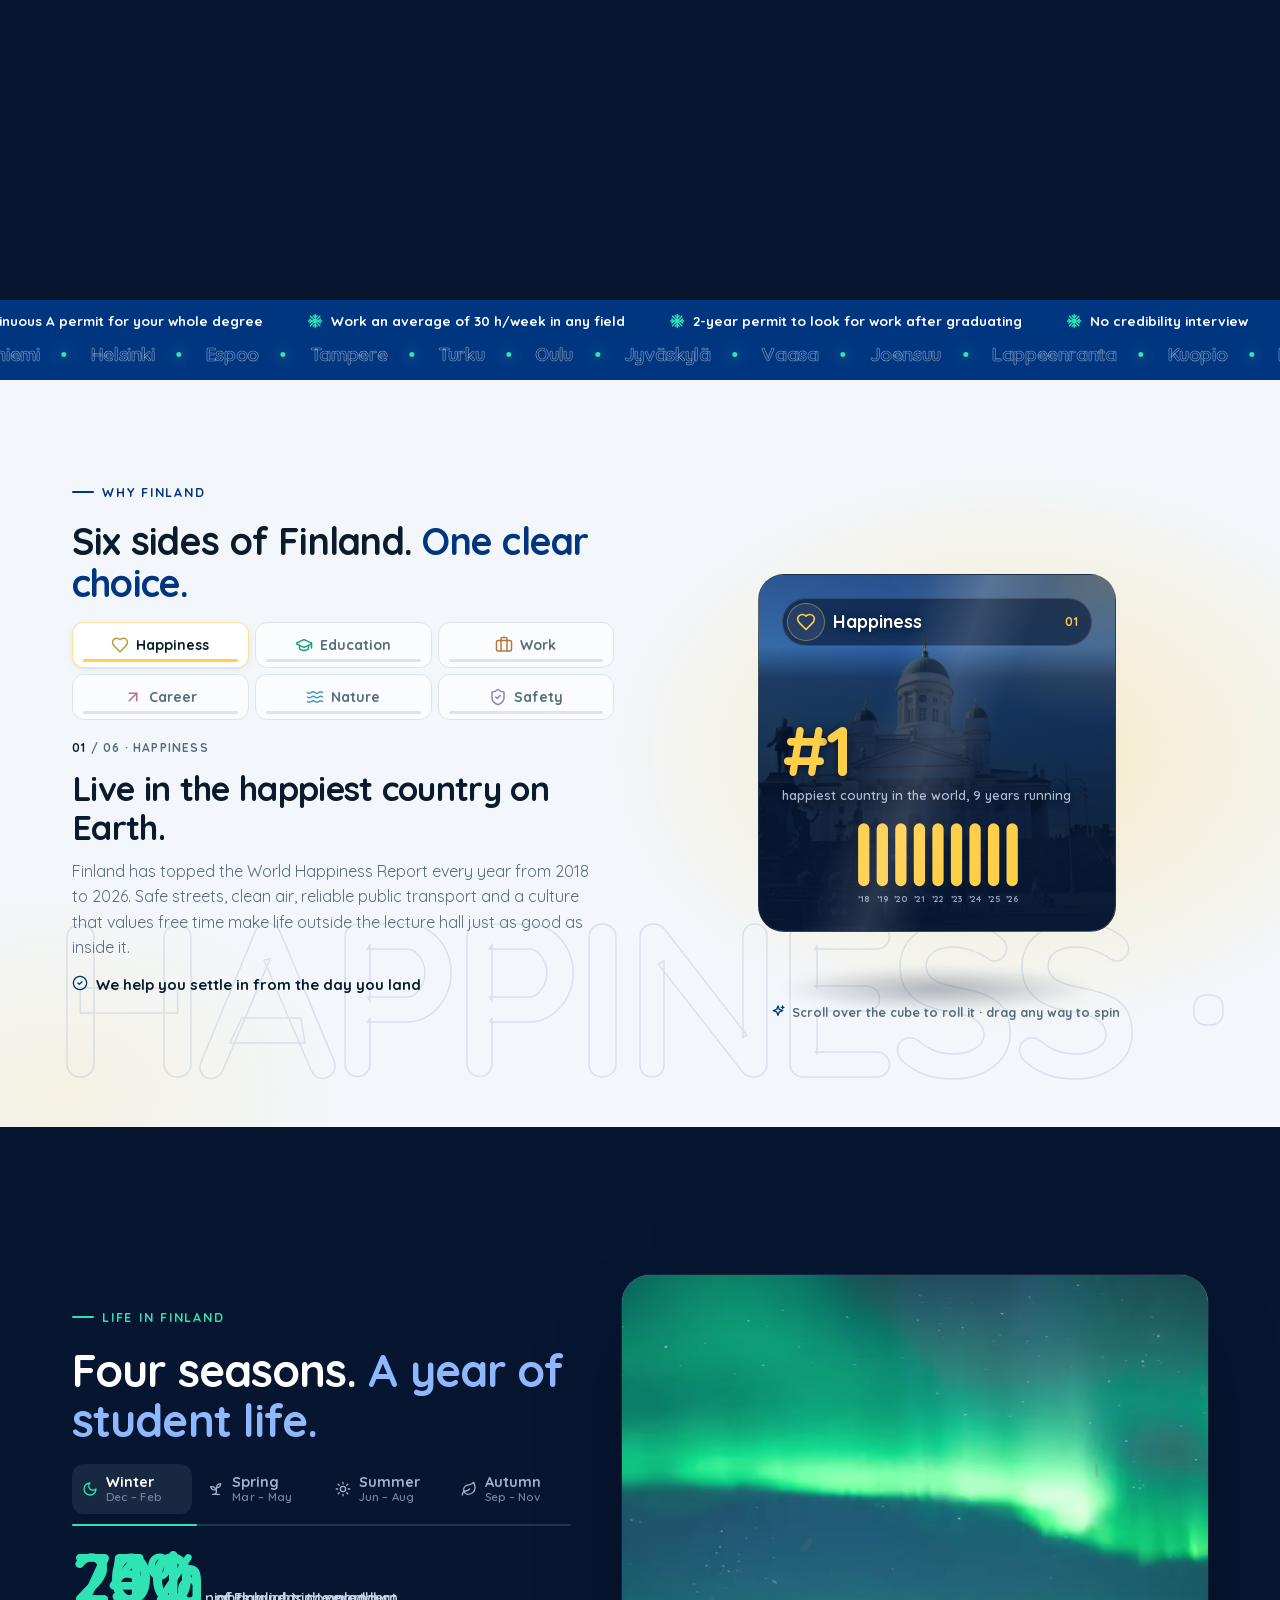
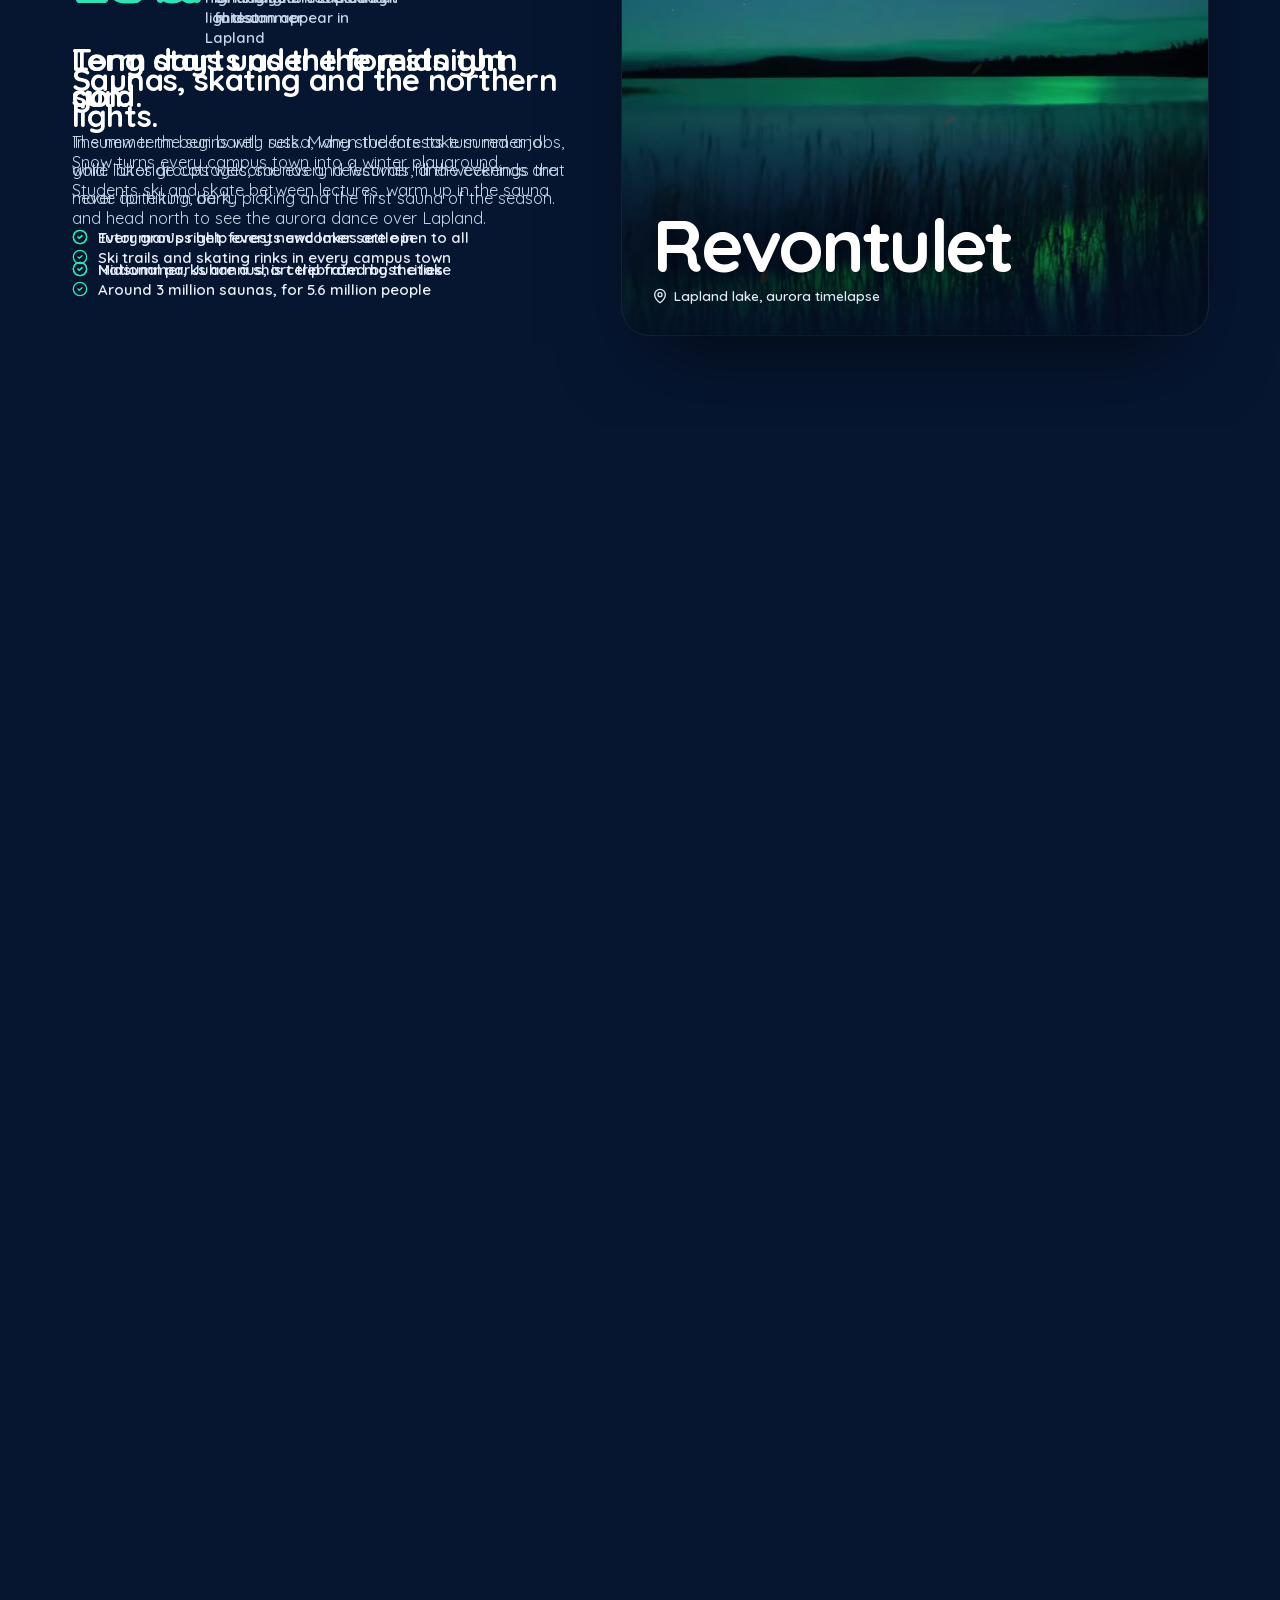
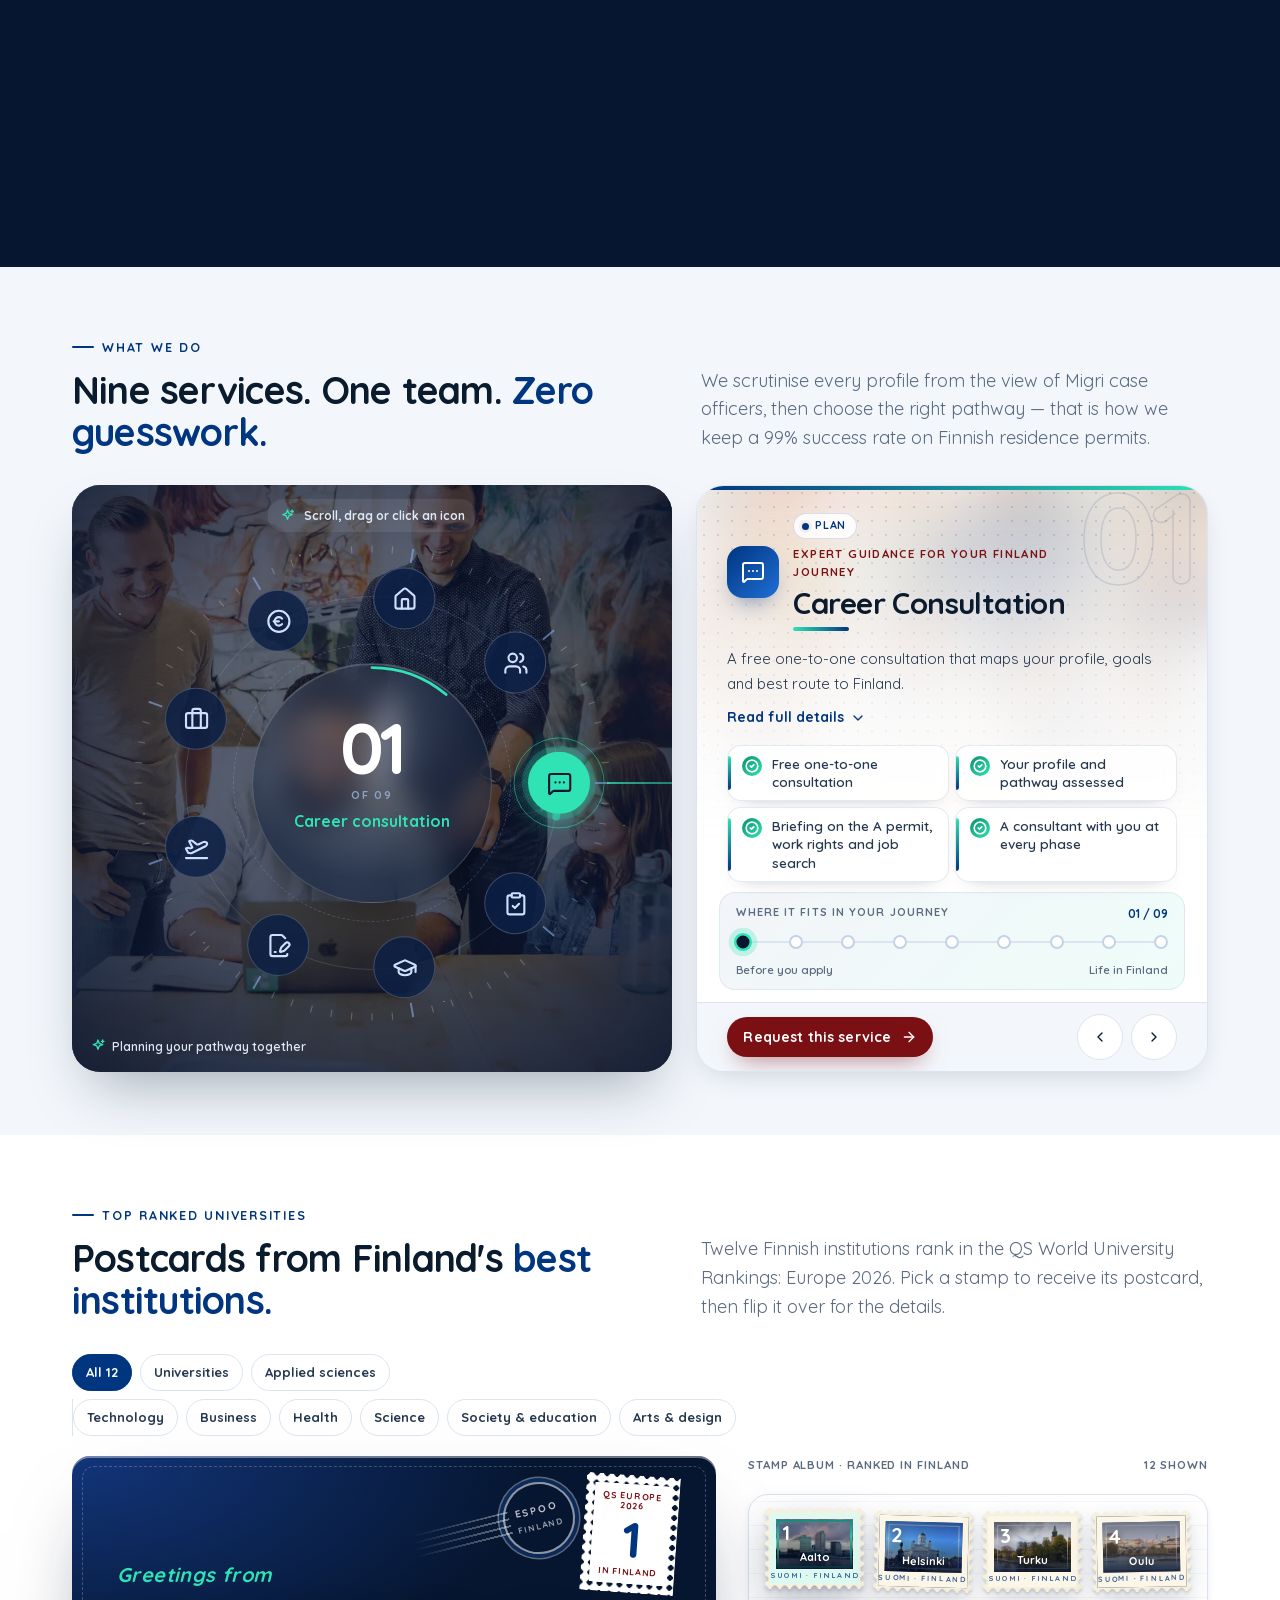
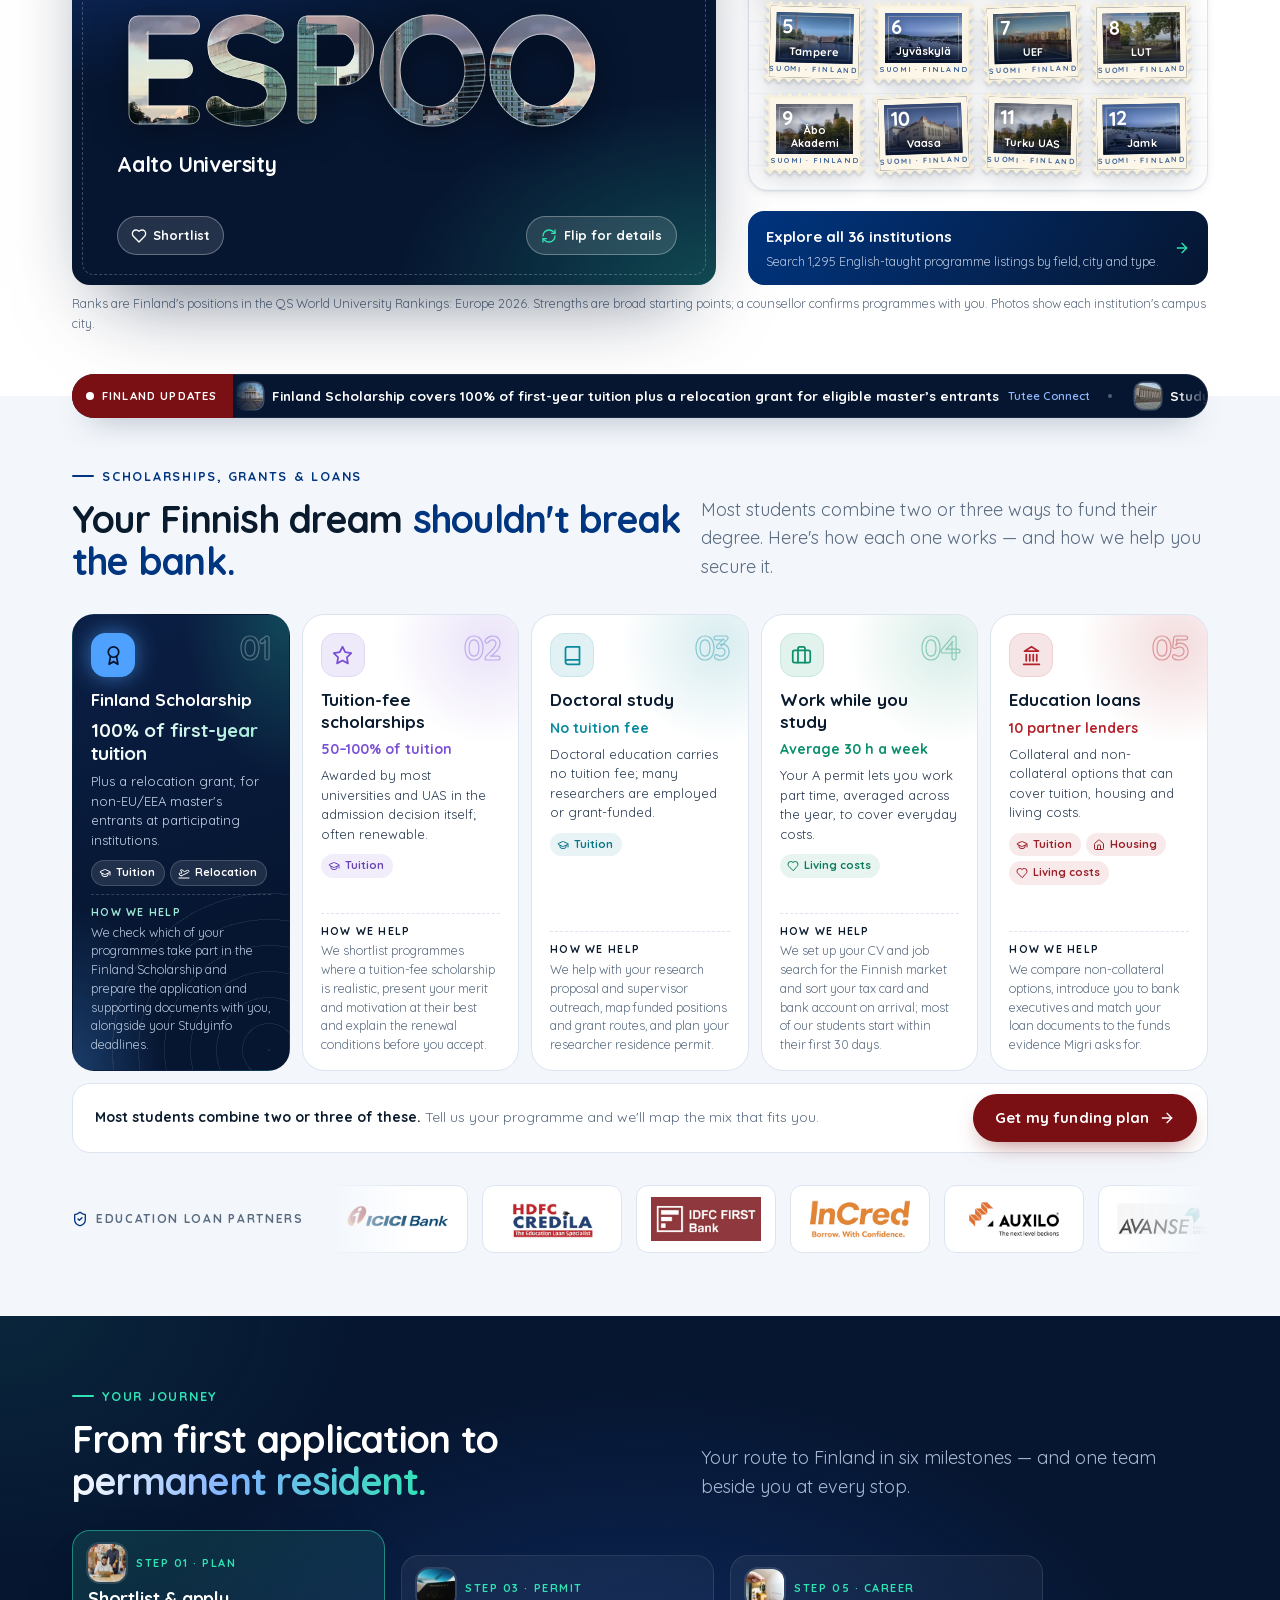
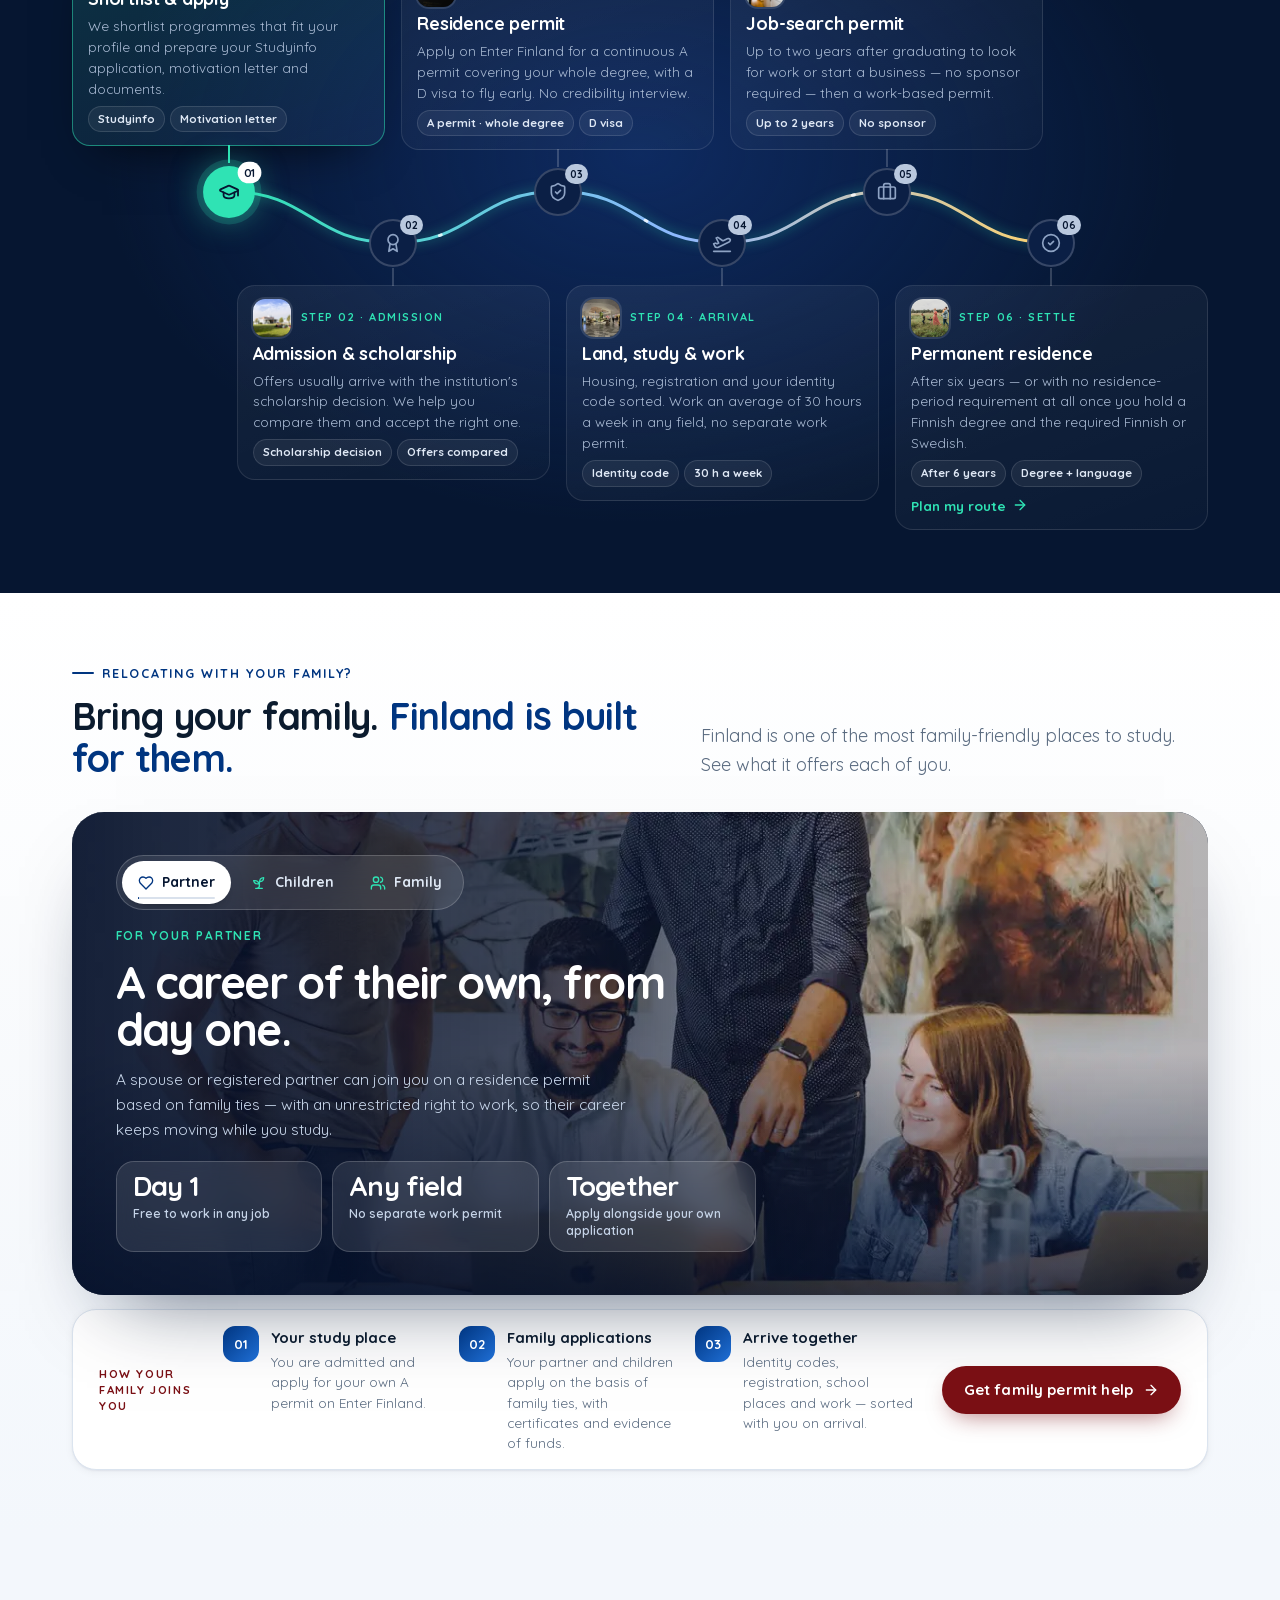
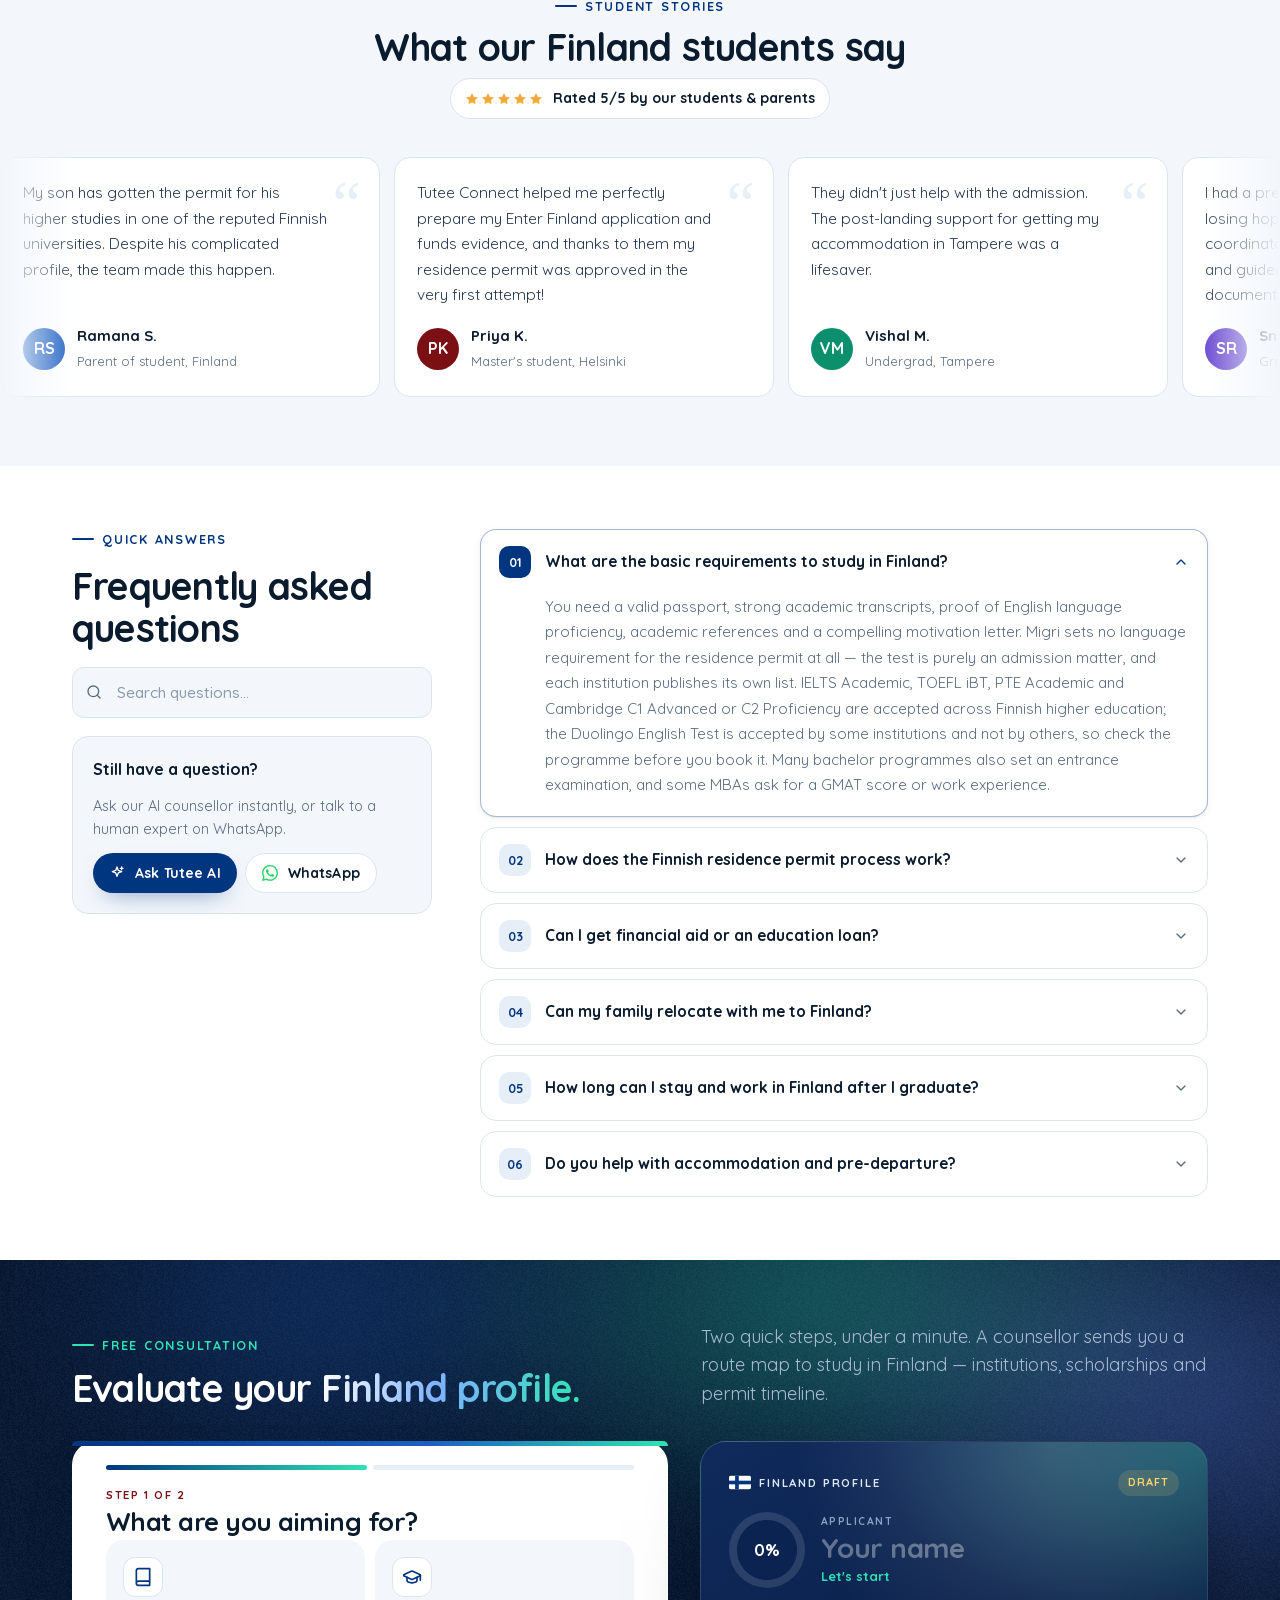
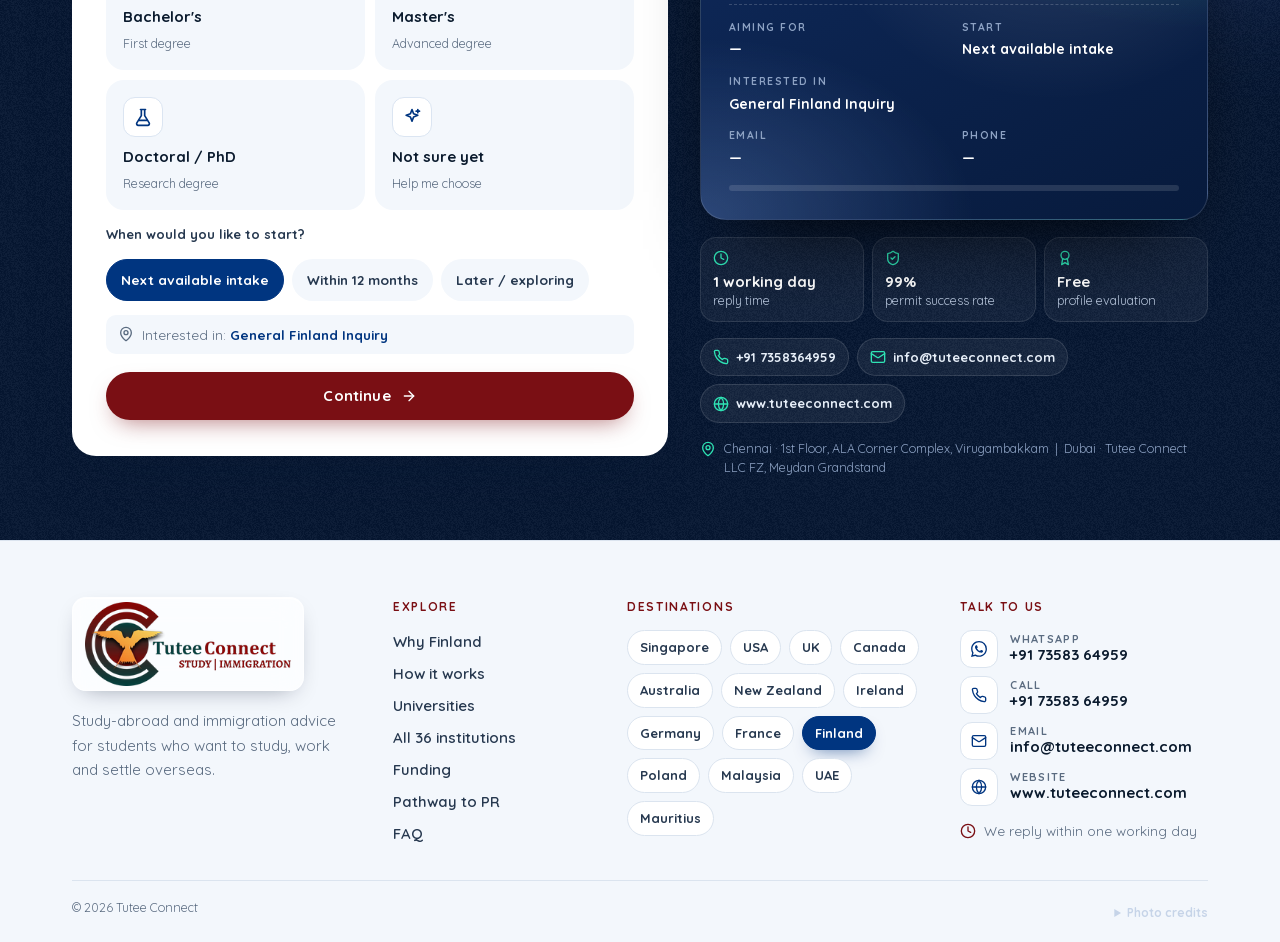
==== commit fd621355: "Show only the logo on the floating Tutee AI button The standalone launcher returns to a round logo b" ====
--- a/index.html
+++ b/index.html
@@ -1011,7 +1011,7 @@
   <svg class="ico ico-sm slfab__go"><use href="#i-arrow"/></svg>
 </a>
 <div class="fab-stack fab-stack--left">
-  <button class="fab fab--ai" type="button" aria-label="Ask Tutee AI" data-chat-open data-chat-launcher><img loading="lazy" src="./assets/img/logo/icon-128.png?v=2" alt=""><span class="fab__label">Tutee AI</span></button>
+  <button class="fab fab--ai" type="button" aria-label="Ask Tutee AI" data-chat-open data-chat-launcher><img loading="lazy" src="./assets/img/logo/icon-128.png?v=2" alt=""><span class="fab__tip">Ask Tutee AI</span></button>
 </div>
 <div class="fab-stack">
   <a class="fab fab--wa" href="https://wa.me/917358364959" target="_blank" rel="noopener" aria-label="Chat on WhatsApp"><svg class="ico ico-lg ico-fill"><use href="#i-wa"/></svg><span class="fab__tip">Chat with us</span></a>
--- a/assets/css/finland.css
+++ b/assets/css/finland.css
@@ -2527,13 +2527,6 @@
 .hp__clock { box-sizing: border-box; height: 34px; padding: 0 12px; border-radius: 999px; background: rgba(4,14,36,.55); border: 1px solid rgba(159,233,213,.22);
   -webkit-backdrop-filter: blur(10px) saturate(1.3); backdrop-filter: blur(10px) saturate(1.3); box-shadow: 0 8px 20px -14px rgba(0,0,0,.8); }
 @media (max-width: 699px) { .hp__clock { height: 30px; padding: 0 10px; font-size: 12px; } }
-
-/* ============================================== TUTEE AI BUTTON · LABELLED
-   The bottom-left launcher reads "Tutee AI" beside the logo. */
-.fab.fab--ai { width: auto; padding: 0 16px 0 10px; gap: 8px; grid-auto-flow: column; border-radius: 999px; }
-.fab--ai::after { border-radius: inherit; }
-.fab__label { font-size: 14px; font-weight: 800; color: var(--ink); white-space: nowrap; }
-@media (max-width: 767px) { .fab.fab--ai { height: 48px; padding: 0 14px 0 8px; } .fab--ai img { width: 26px; height: 26px; } .fab__label { font-size: 13px; } }
 
 /* ============================================== PERFORMANCE · PHONES
    Live blur behind fixed or moving layers is re-rendered on every scroll
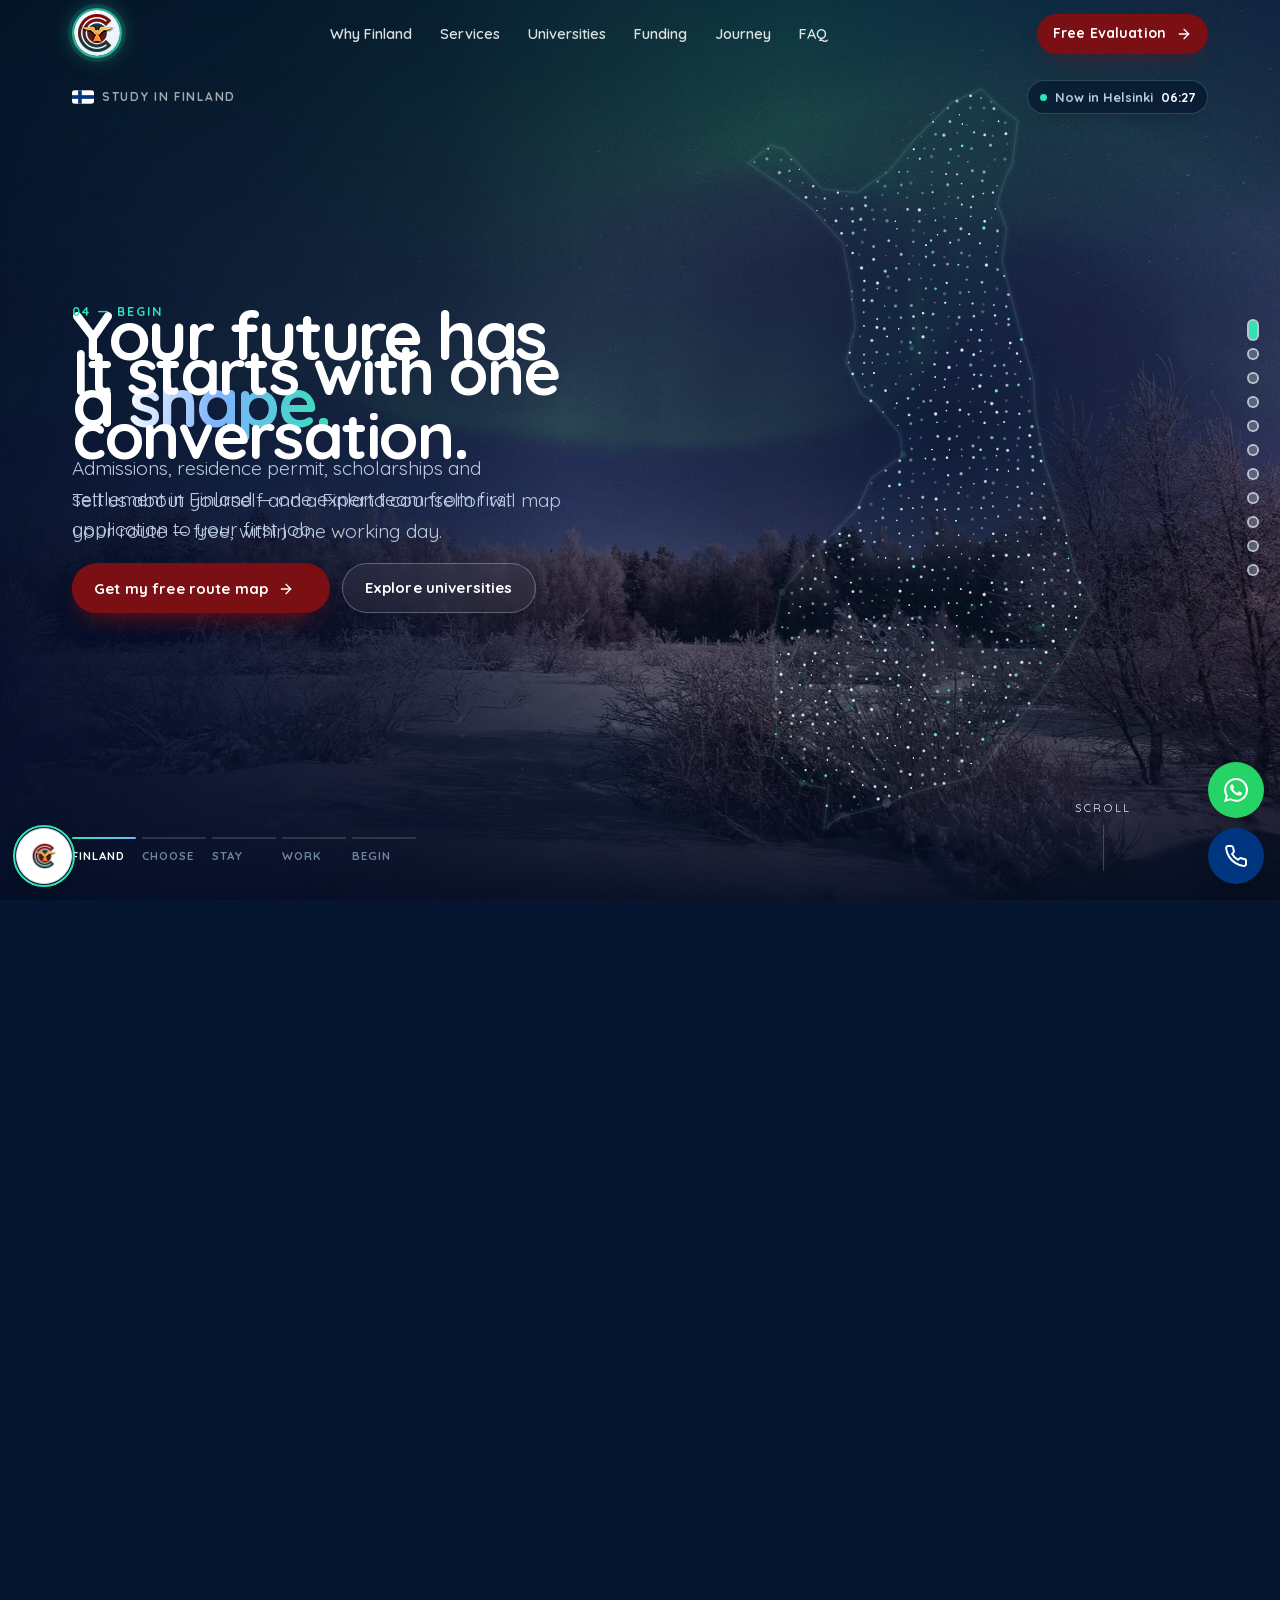
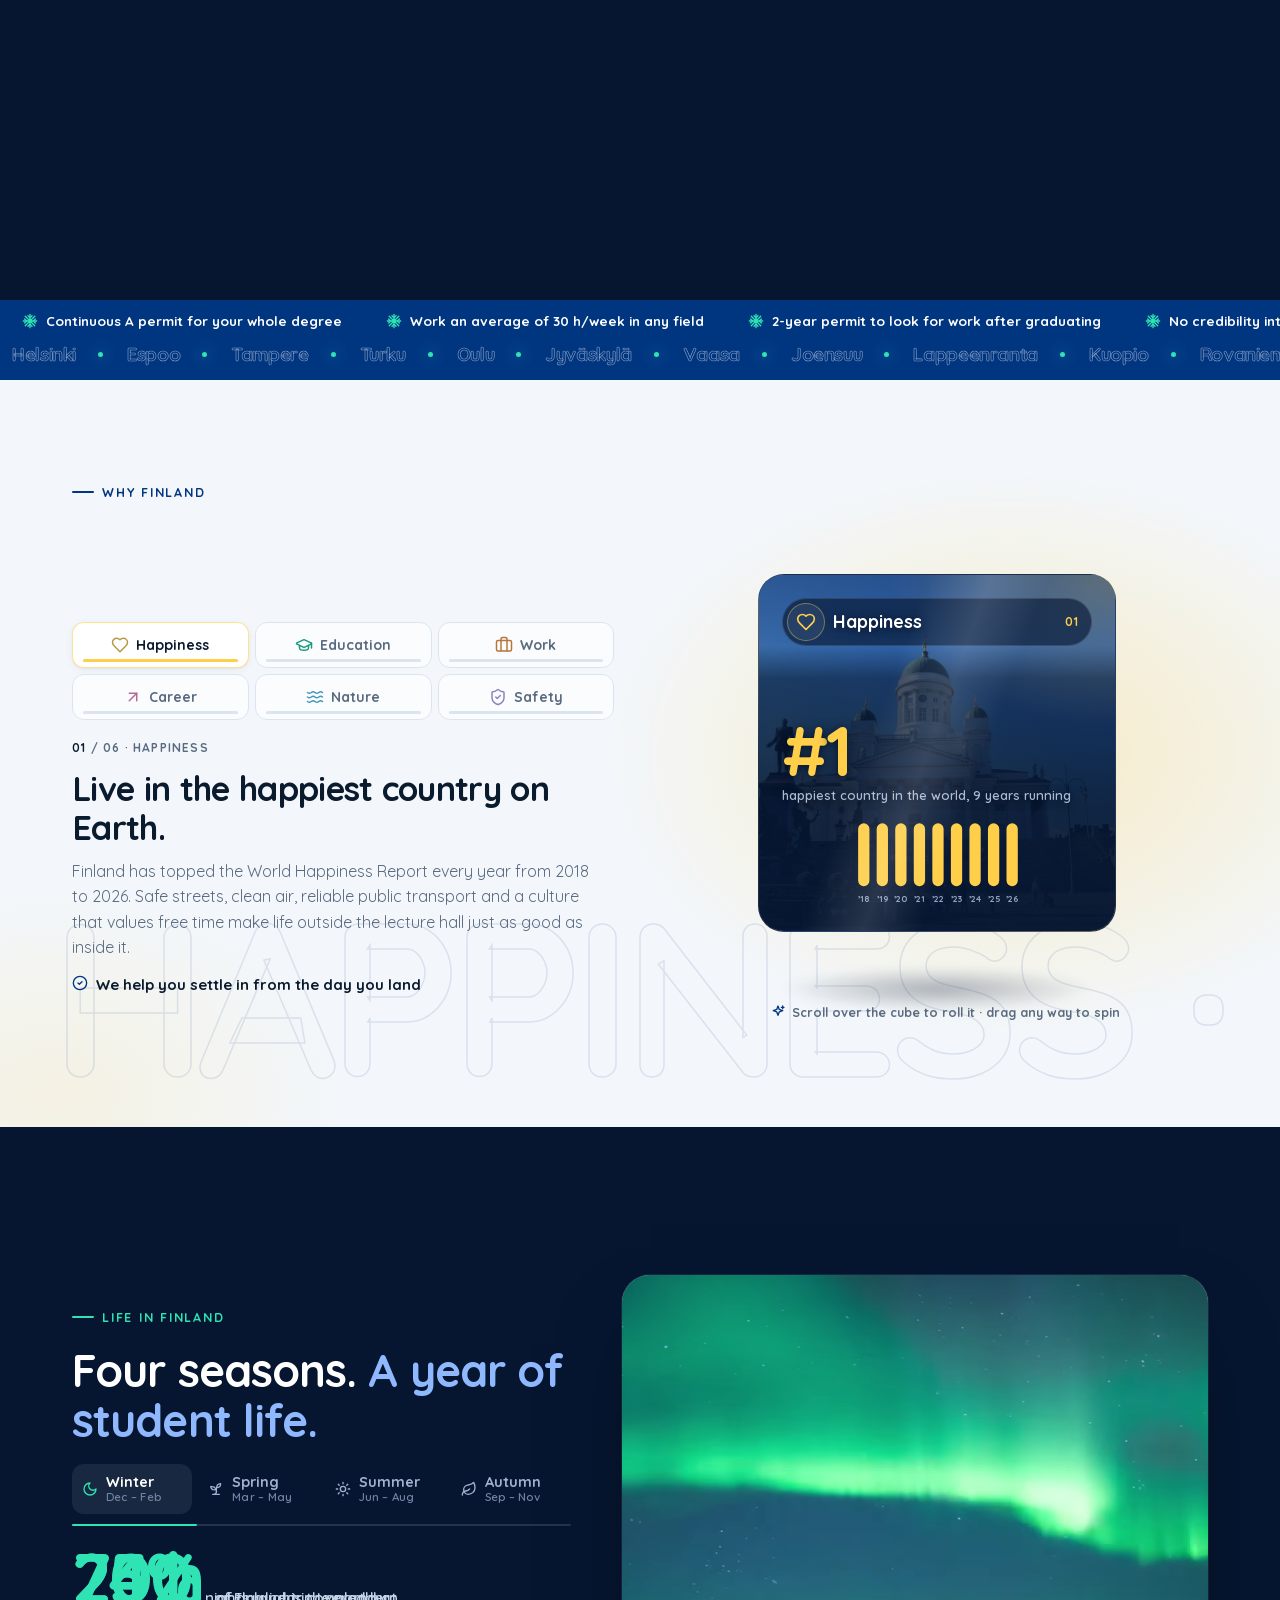
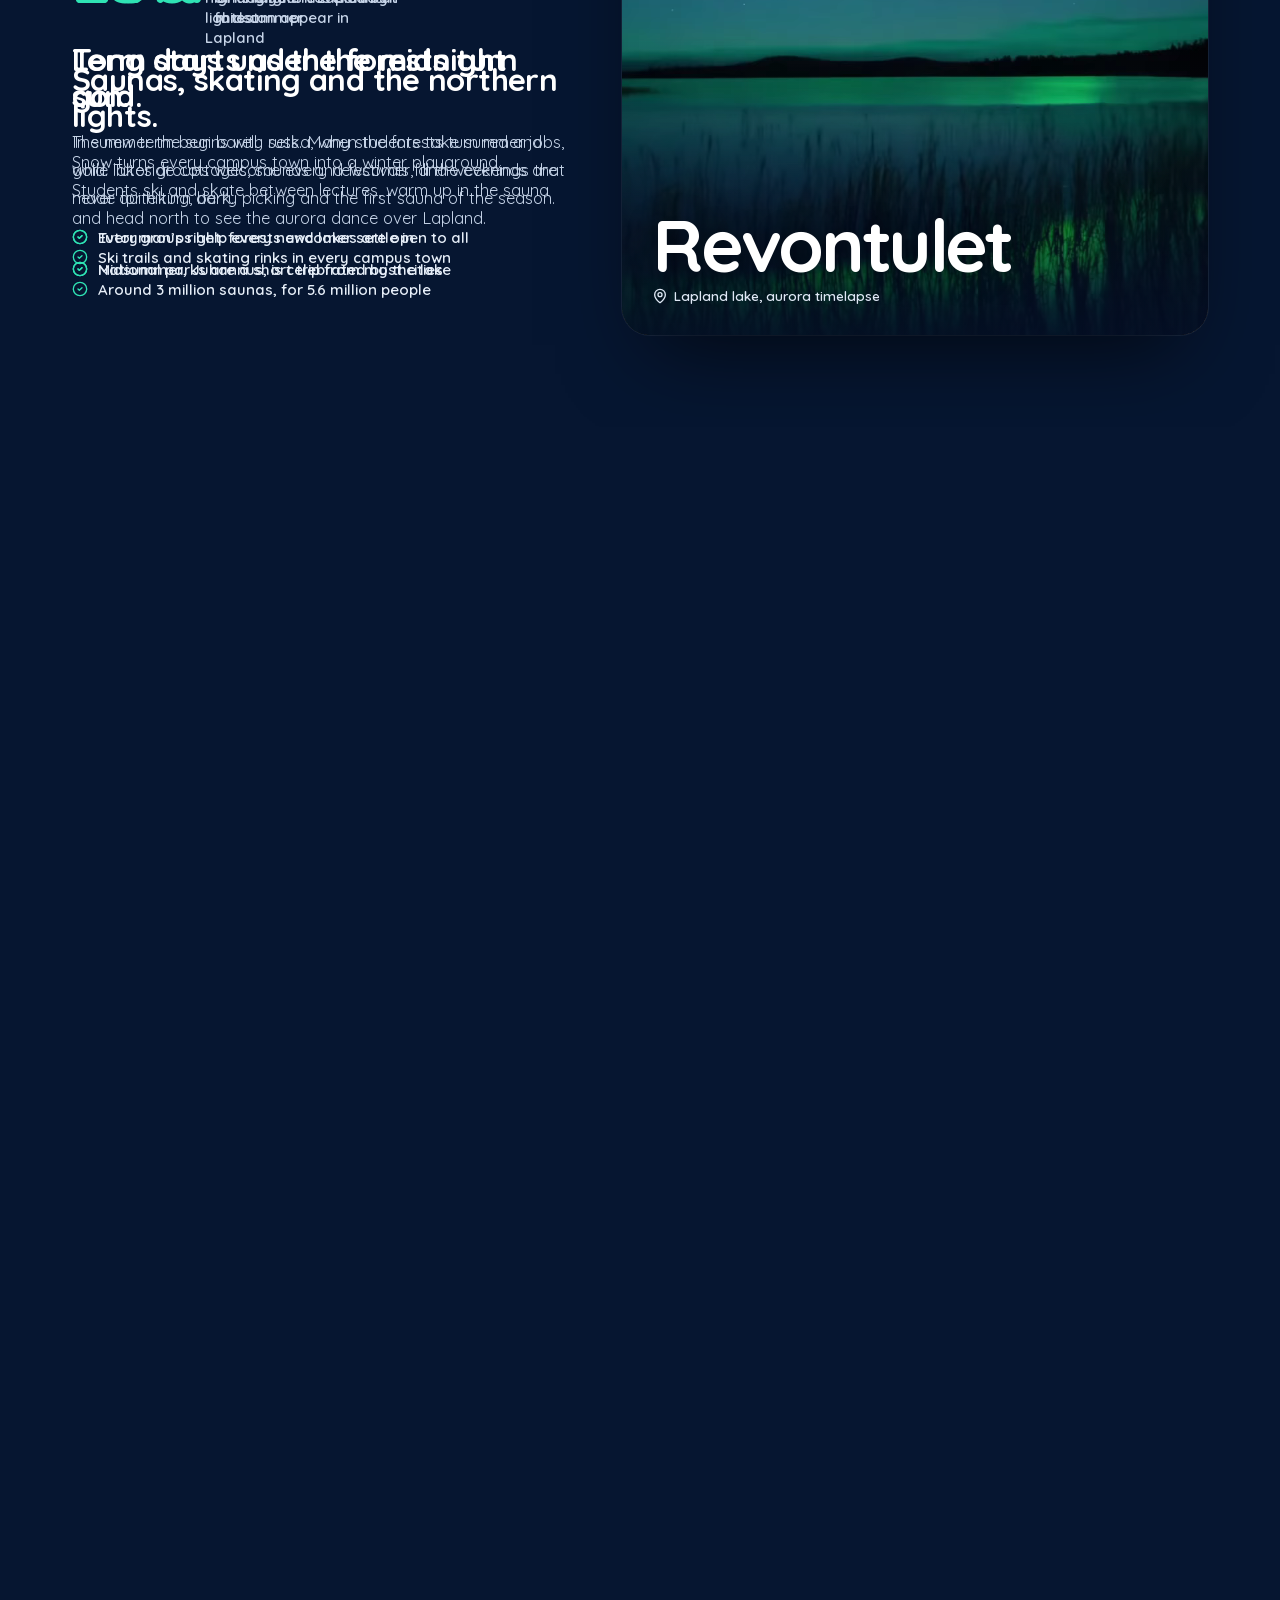
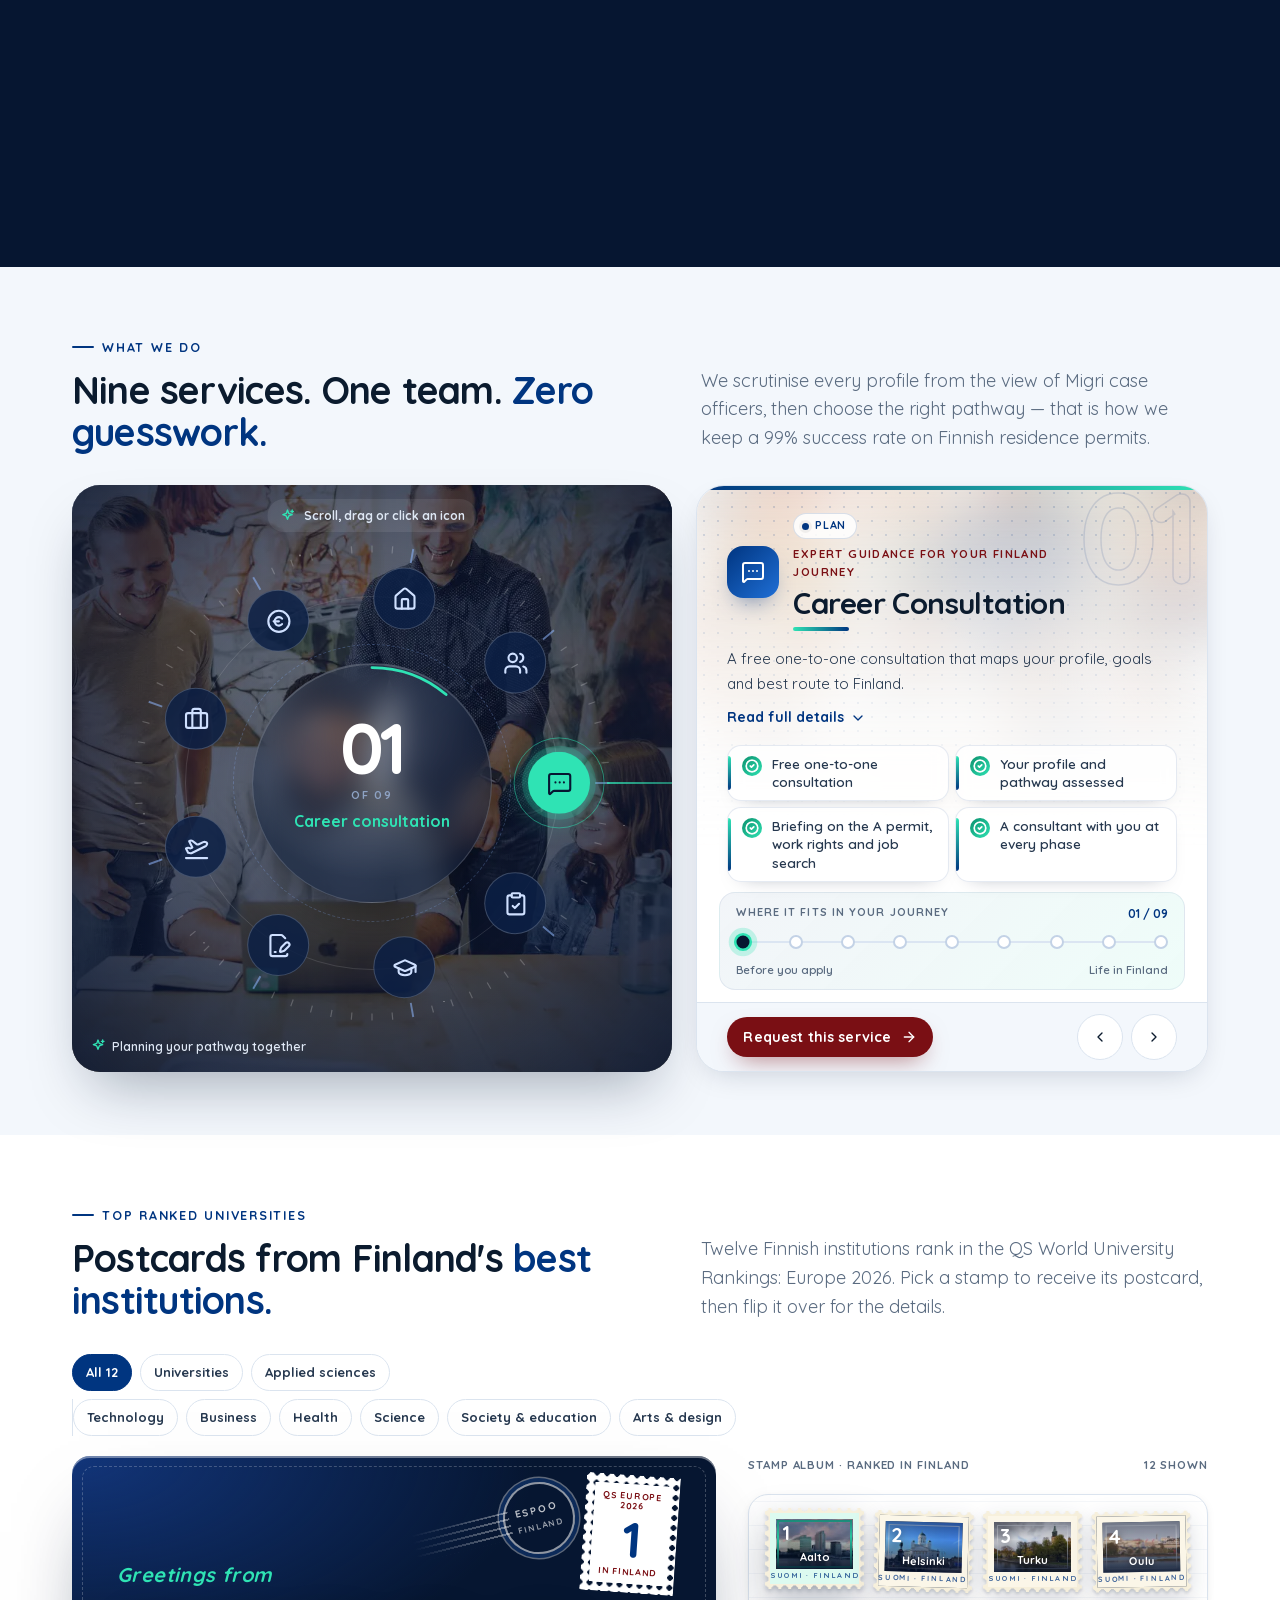
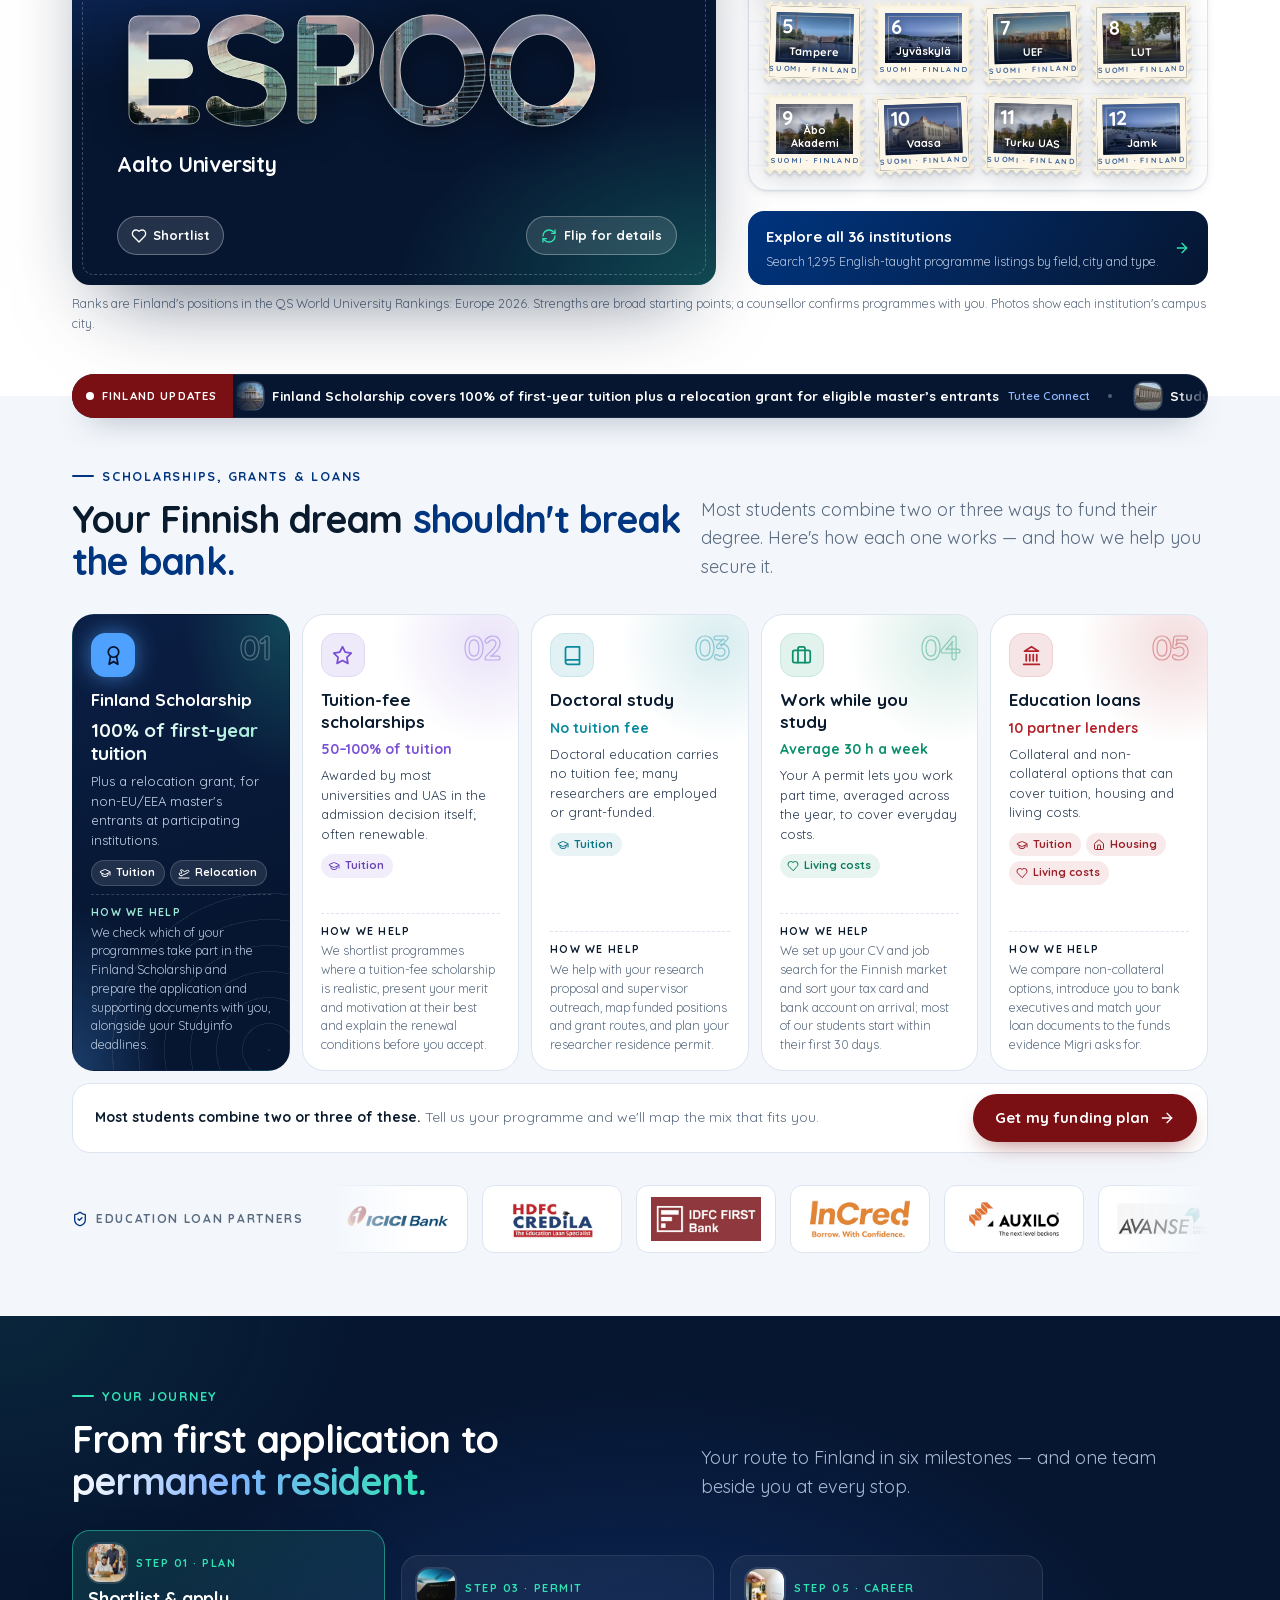
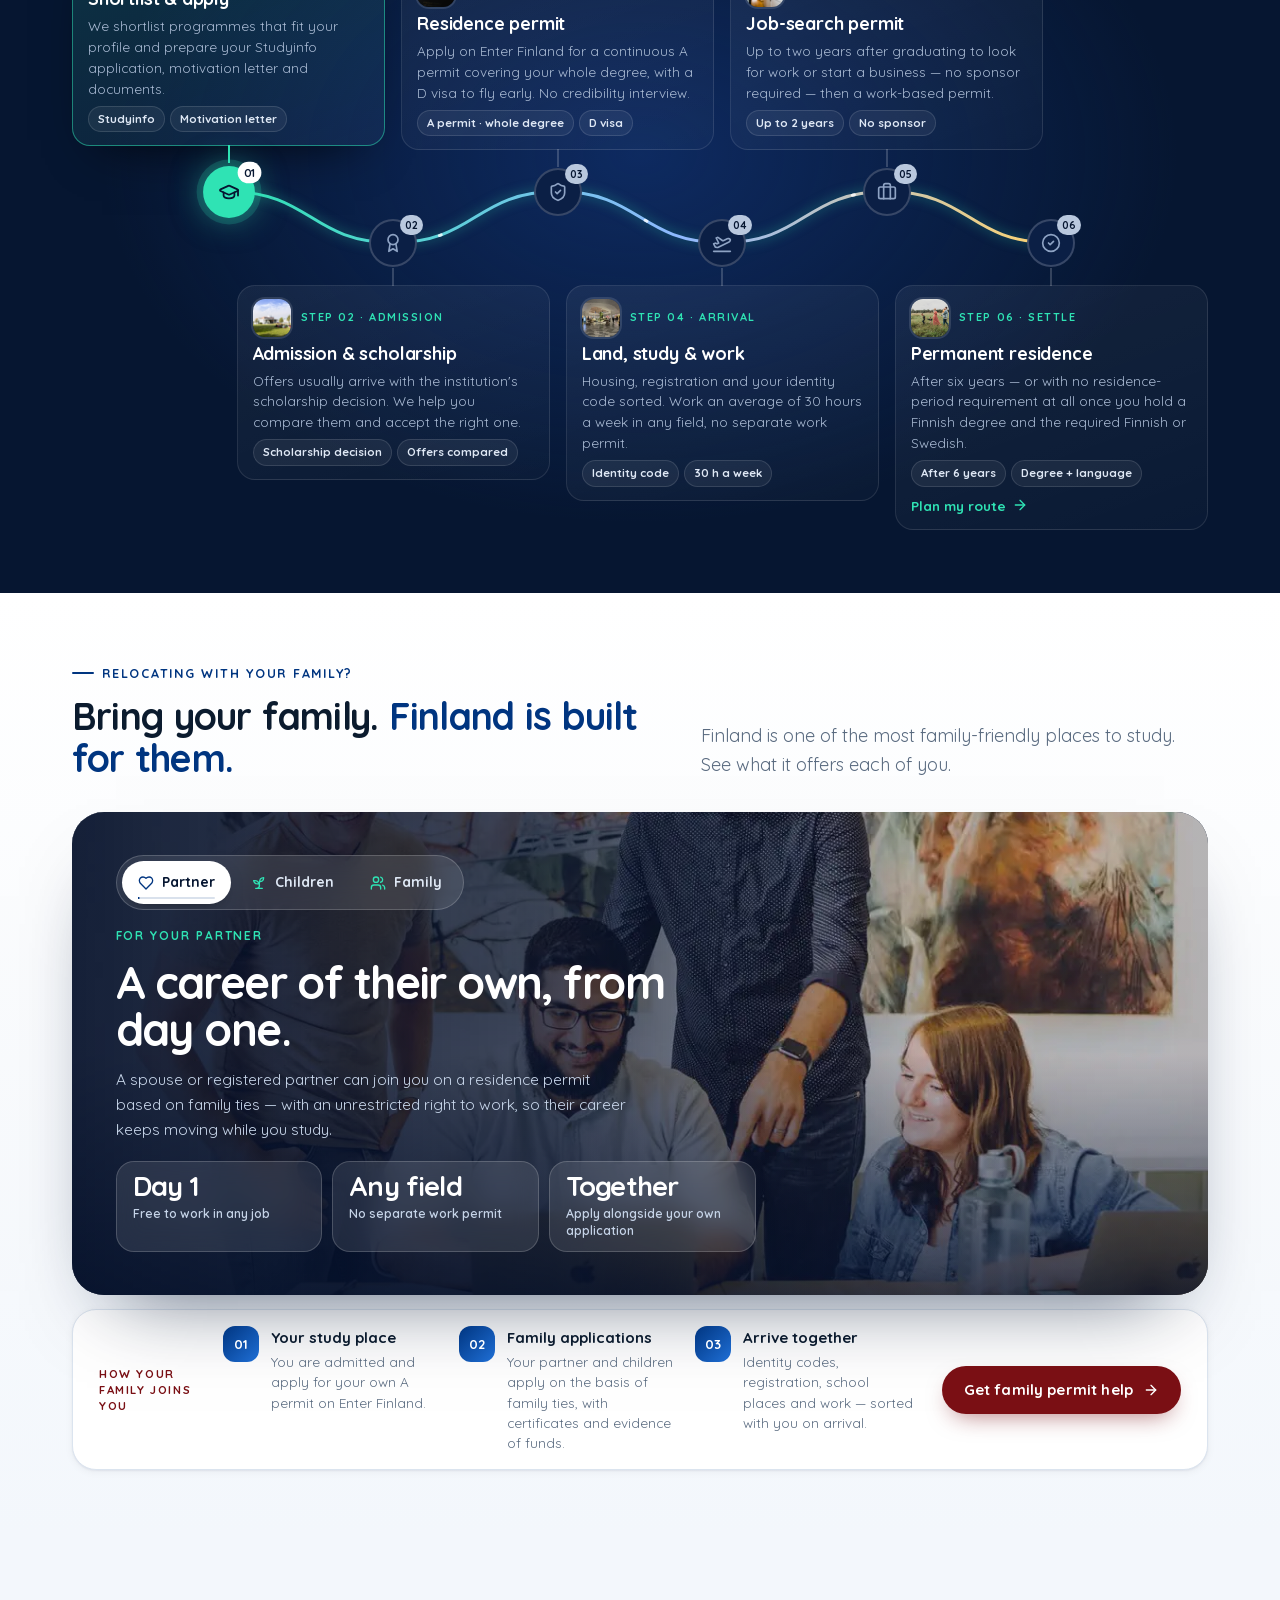
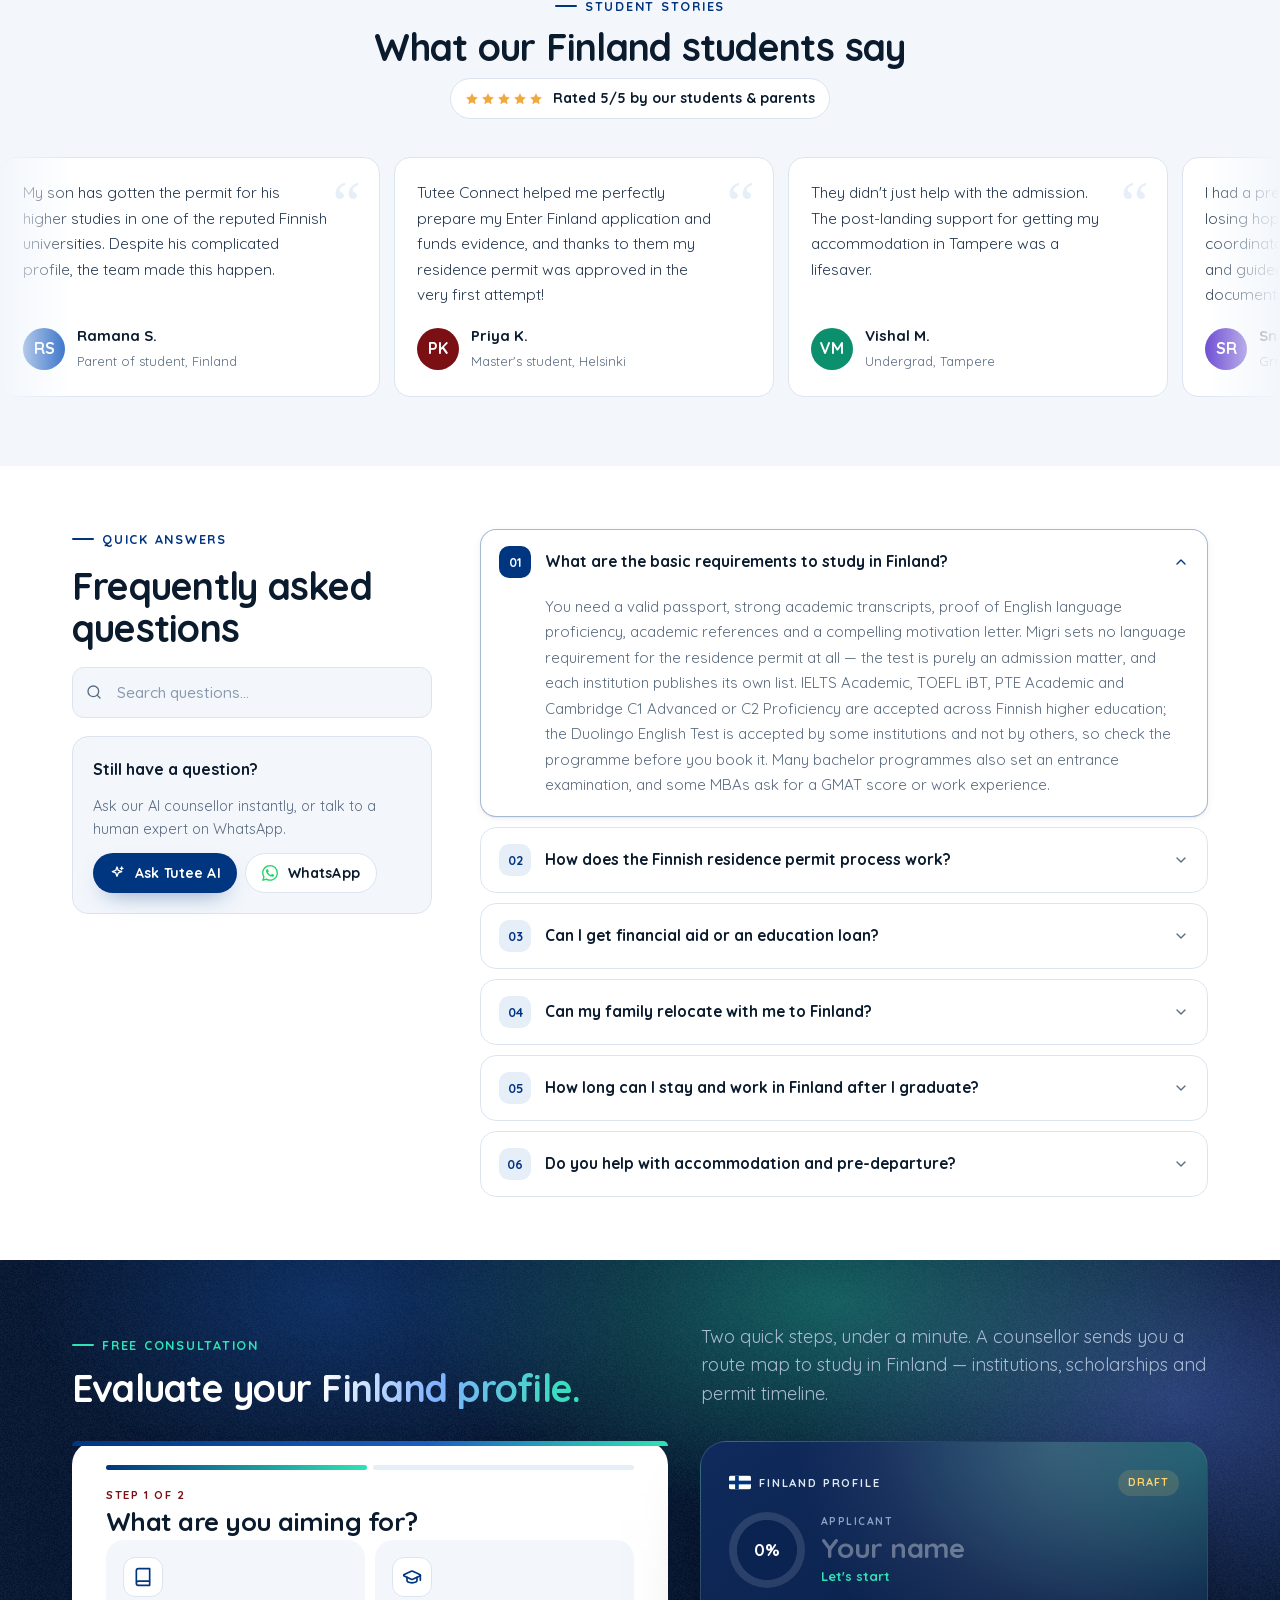
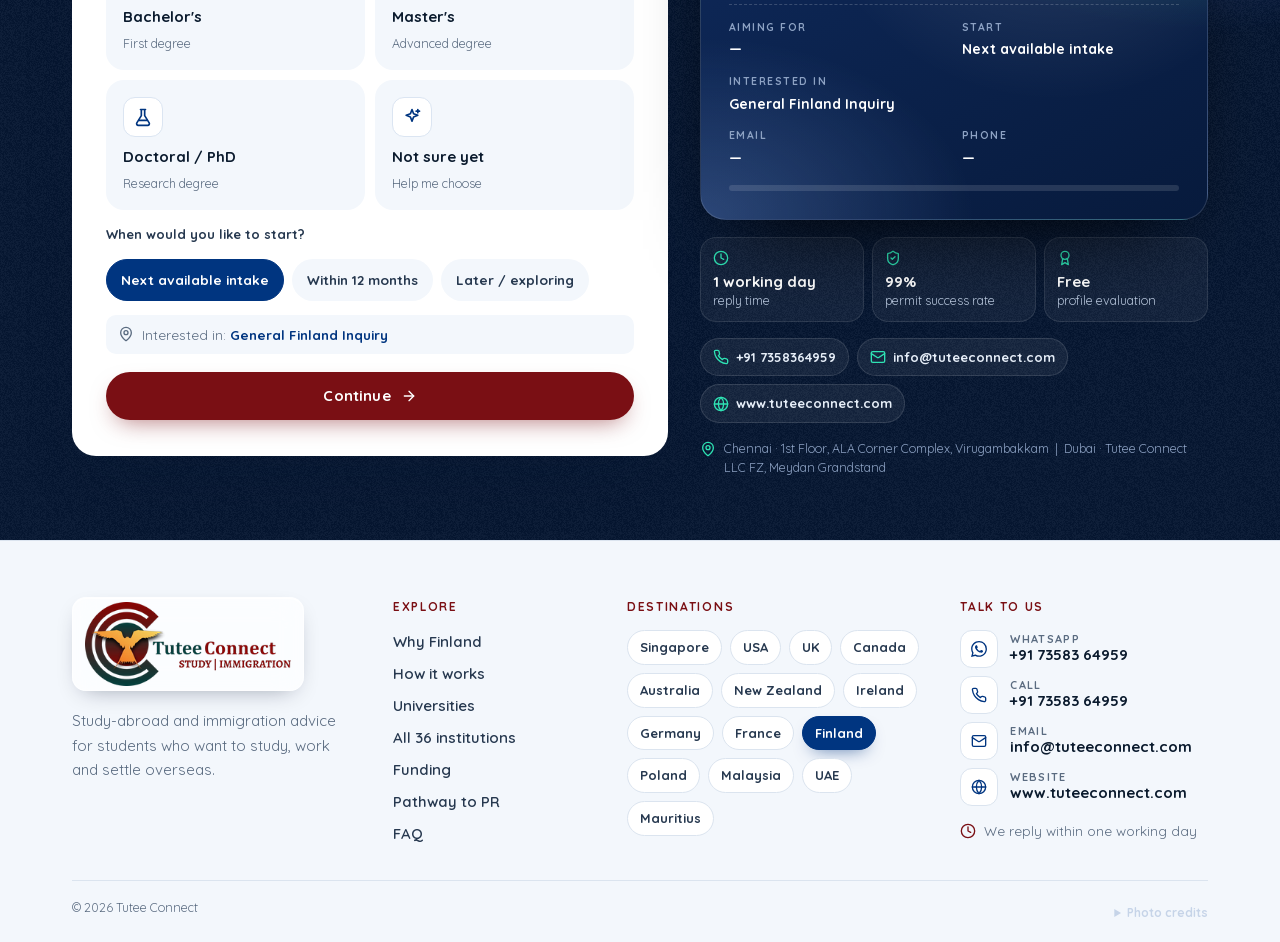
==== commit 29ff48e0: "Final Commits" ====
--- a/index.html
+++ b/index.html
@@ -6,14 +6,15 @@
   <meta name="color-scheme" content="light">
   <meta name="theme-color" content="#061631">
   <title>Study in Finland | Tutee Connect</title>
+  <link rel="icon" href="./favicon.ico" sizes="48x48">
+  <link rel="icon" type="image/png" sizes="32x32" href="./assets/img/logo/fav-32.png?v=4">
+  <link rel="icon" type="image/png" sizes="48x48" href="./assets/img/logo/fav-48.png?v=4">
+  <link rel="icon" type="image/png" sizes="192x192" href="./assets/img/logo/fav-192.png?v=4">
+  <link rel="apple-touch-icon" sizes="180x180" href="./assets/img/logo/apple-touch-icon.png?v=4">
   <meta name="description" content="Finland education experts. End-to-end guidance for the Finnish residence permit for studies, university and UAS admissions, the Finland Scholarship, education loans, part-time work and settlement. Free profile evaluation.">
   <meta property="og:title" content="Study in Finland with Tutee Connect">
   <meta property="og:description" content="Admissions, residence permit, scholarships, loans and settlement in Finland: one expert team, a 99% permit success rate.">
   <meta property="og:image" content="./assets/img/photos/hero-aurora.jpg">
-  <link rel="icon" type="image/png" sizes="32x32" href="./assets/img/logo/fav-32.png?v=4">
-  <link rel="icon" type="image/png" sizes="48x48" href="./assets/img/logo/fav-48.png?v=4">
-  <link rel="icon" type="image/png" sizes="192x192" href="./assets/img/logo/fav-192.png?v=4">
-  <link rel="apple-touch-icon" sizes="180x180" href="./assets/img/logo/apple-touch-icon.png?v=4">
   <link rel="preload" as="font" type="font/woff2" href="./assets/fonts/quicksand-latin.woff2" crossorigin>
   <link rel="stylesheet" href="./assets/css/quicksand.css">
   <link rel="preload" as="image" href="./assets/img/photos/hero-aurora.jpg">
--- a/assets/css/finland.css
+++ b/assets/css/finland.css
@@ -1210,7 +1210,7 @@
 .fv__tab.is-on { color: var(--night); } .fv__tab.is-on .ico { color: var(--fi-blue); }
 .fv__tab:focus-visible { outline: 2px solid var(--aurora); outline-offset: 2px; }
 .fv__tabbar { position: absolute; left: 16px; right: 16px; bottom: 5px; height: 2px; border-radius: 2px; background: rgba(0,53,128,.15); opacity: 0; }
-.fv__tabbar b { position: absolute; inset: 0 auto 0 0; width: calc(var(--t, 0) * 100%); background: var(--fi-blue); border-radius: 2px; }
+.fv__tabbar b { position: absolute; inset: 0; background: var(--fi-blue); border-radius: 2px; transform-origin: left; transform: scaleX(var(--t, 0)); }
 .fv__tab.is-on .fv__tabbar { opacity: 1; }
 .fv__pill { position: absolute; top: 5px; bottom: 5px; left: 0; width: var(--pw, 120px); transform: translateX(var(--px, 5px)); border-radius: 999px; background: #fff; box-shadow: 0 8px 20px -10px rgba(0,0,0,.6);
   transition: transform .5s cubic-bezier(.65, 0, .35, 1), width .5s cubic-bezier(.65, 0, .35, 1); }
@@ -2159,7 +2159,7 @@
 .mbar .btn-ai { flex: none; width: 46px; padding: 0; background: #fff; border: 1.5px solid var(--line); position: relative; }
 .mbar .btn-ai img { width: 26px; height: 26px; object-fit: contain; }
 .mbar .btn-ai::after { content: ""; position: absolute; inset: -3px; border-radius: inherit; border: 2px solid var(--aurora); opacity: .7; animation: ping 2.4s var(--ease) infinite; pointer-events: none; }
-@media (max-width: 767px) { body.mbar-on .fab--ai { opacity: 0; pointer-events: none; transform: scale(.6); } }
+@media (max-width: 767px) { body.mbar-on .fab--ai, body:not(.past-hero) .fab--ai { opacity: 0; pointer-events: none; transform: scale(.6); } }
 @media (prefers-reduced-motion: reduce) { .mbar .btn-ai::after { animation: none; } }
 
 @media (max-width: 699px) {
@@ -2527,6 +2527,12 @@
 .hp__clock { box-sizing: border-box; height: 34px; padding: 0 12px; border-radius: 999px; background: rgba(4,14,36,.55); border: 1px solid rgba(159,233,213,.22);
   -webkit-backdrop-filter: blur(10px) saturate(1.3); backdrop-filter: blur(10px) saturate(1.3); box-shadow: 0 8px 20px -14px rgba(0,0,0,.8); }
 @media (max-width: 699px) { .hp__clock { height: 30px; padding: 0 10px; font-size: 12px; } }
+
+/* ============================================== PERFORMANCE · RENDERING
+   The aurora's gradients are already soft, so the 60px blur over its
+   animated layer (redrawn every frame) is dropped. */
+.aurora { filter: none; opacity: .5; }
+.aurora span { will-change: transform; }
 
 /* ============================================== PERFORMANCE · PHONES
    Live blur behind fixed or moving layers is re-rendered on every scroll
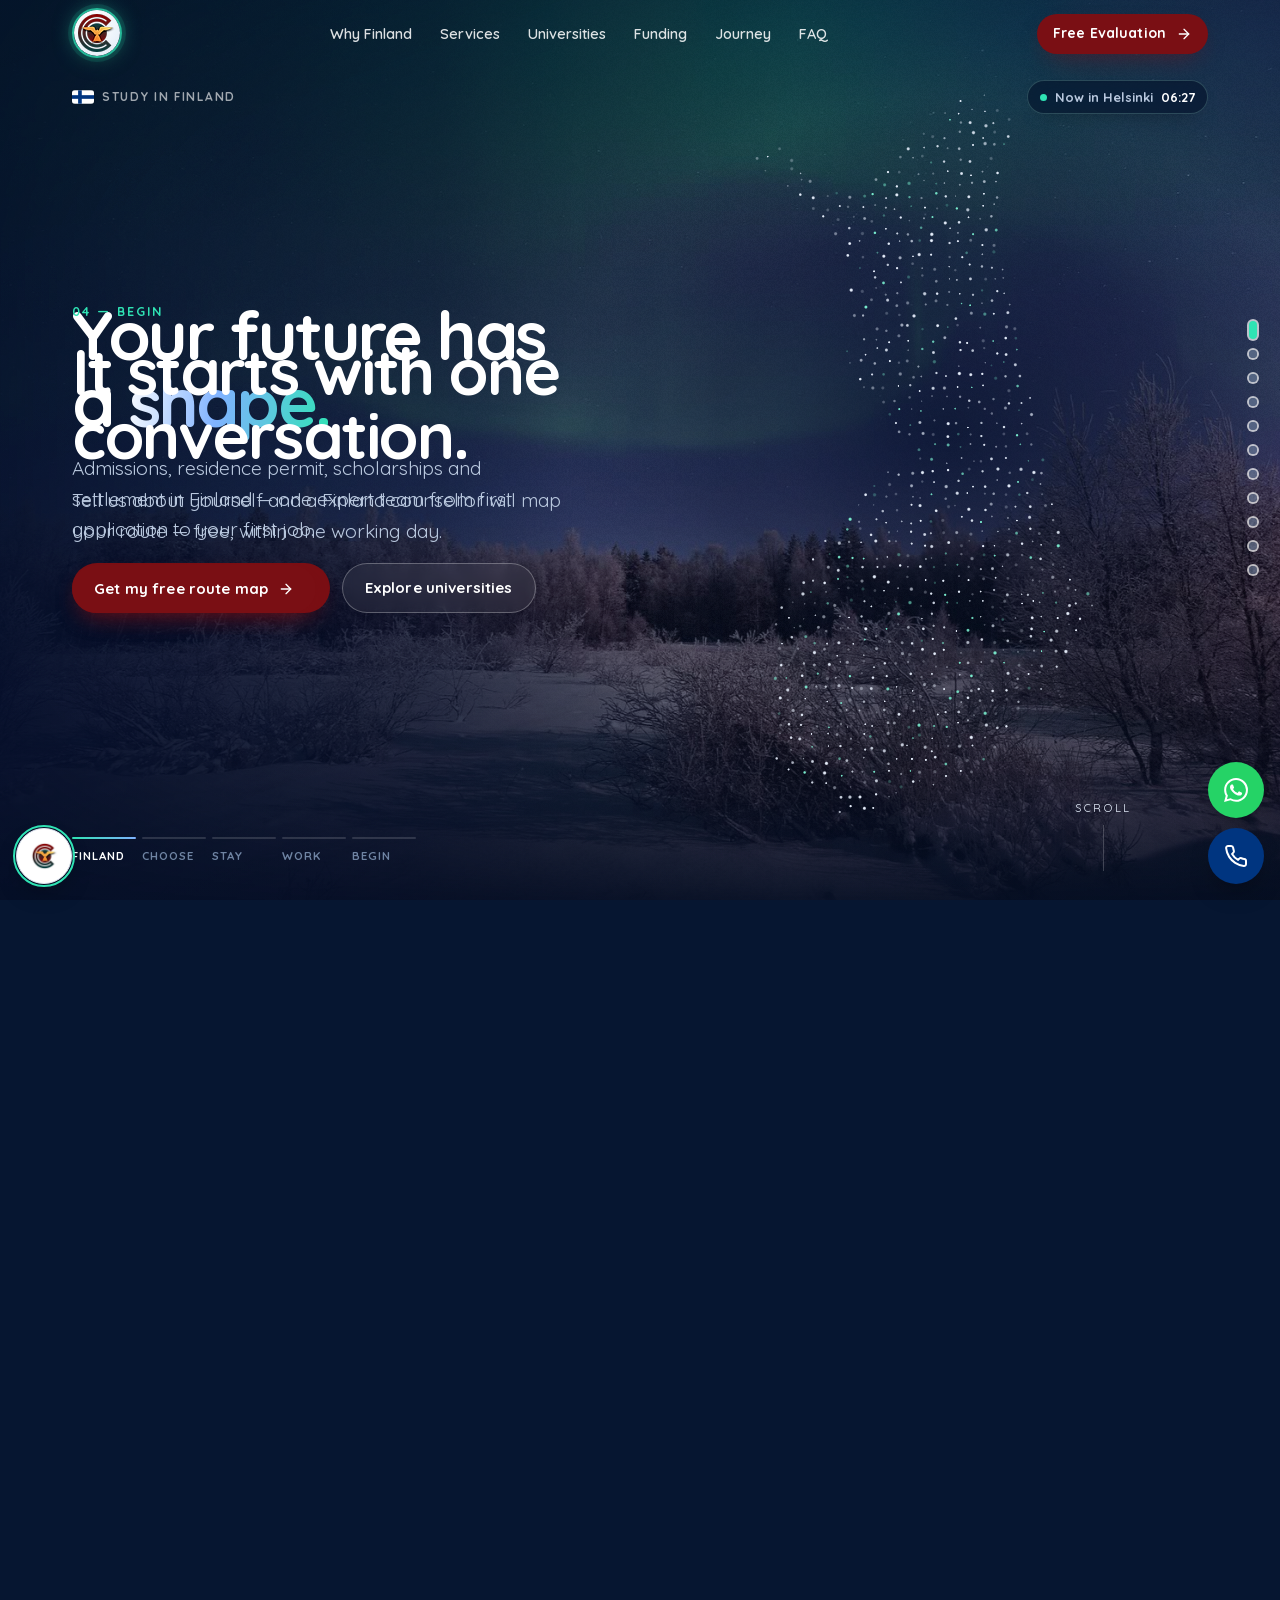
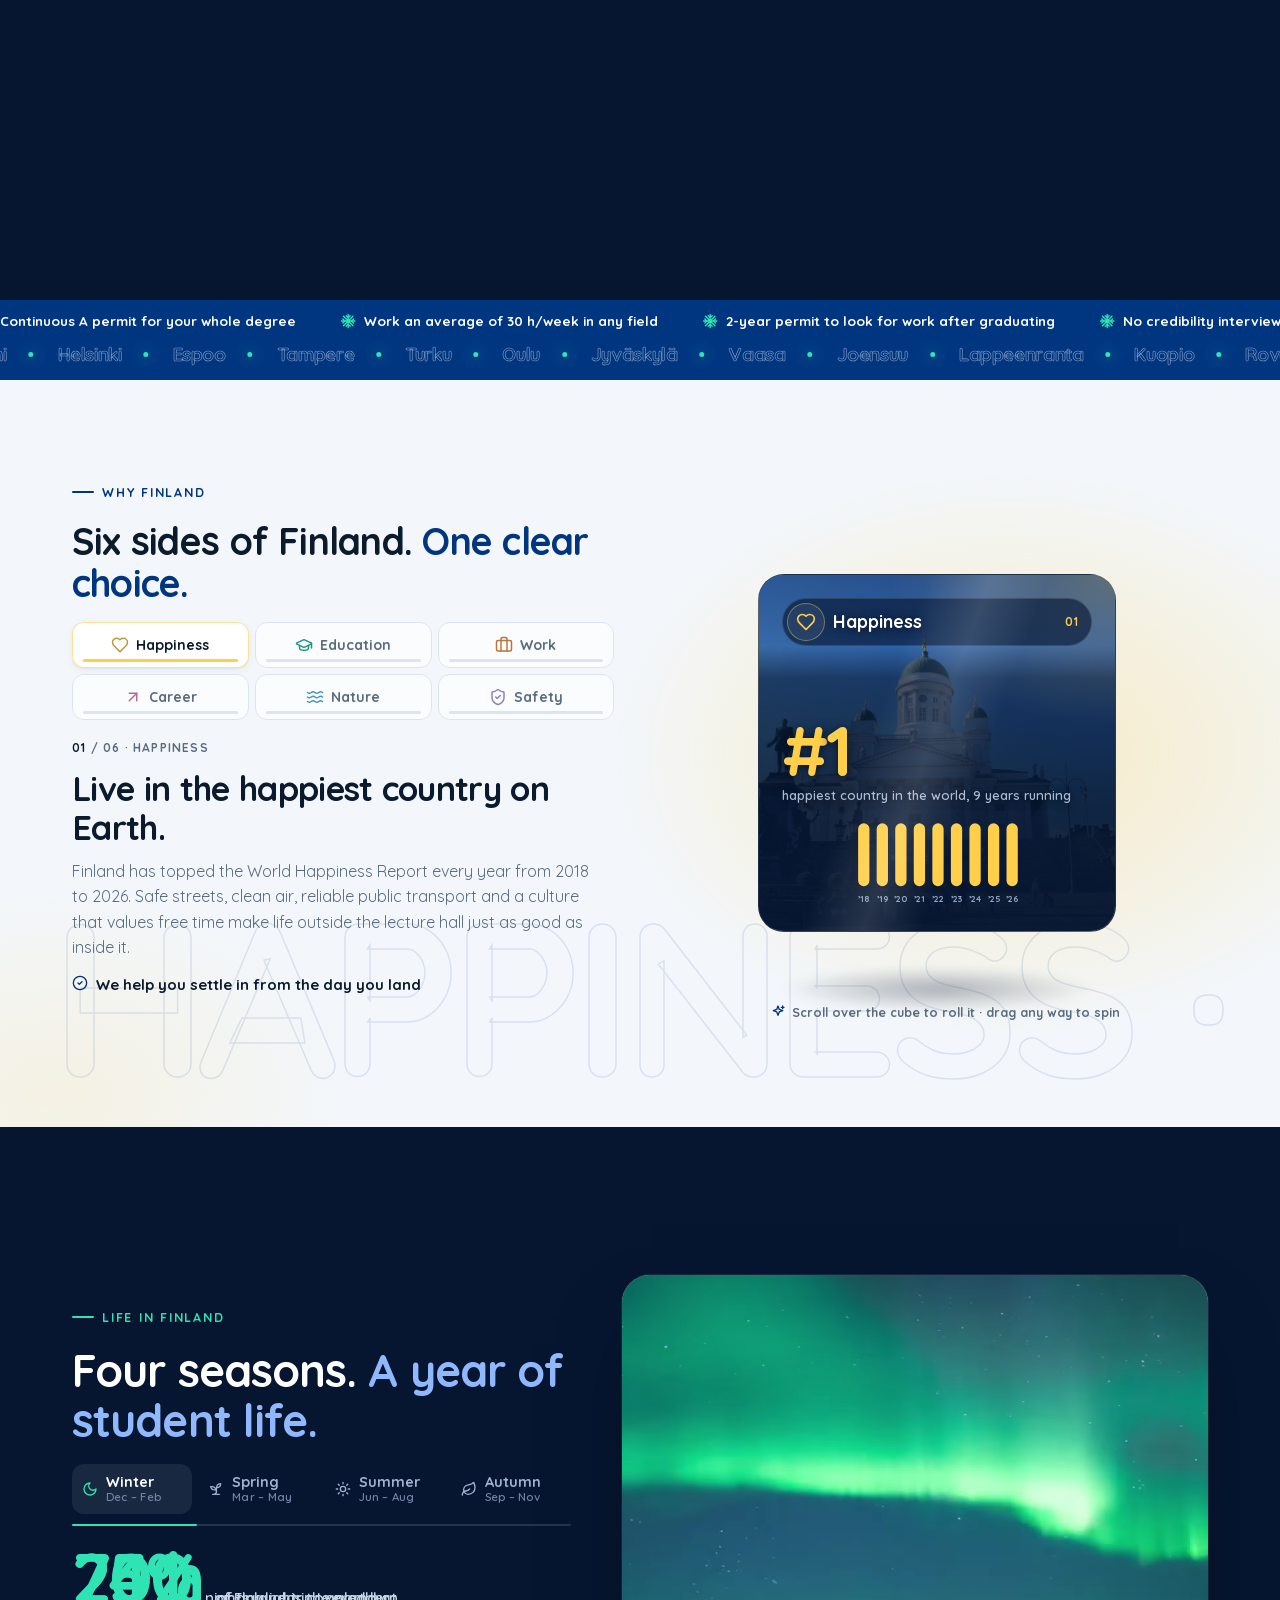
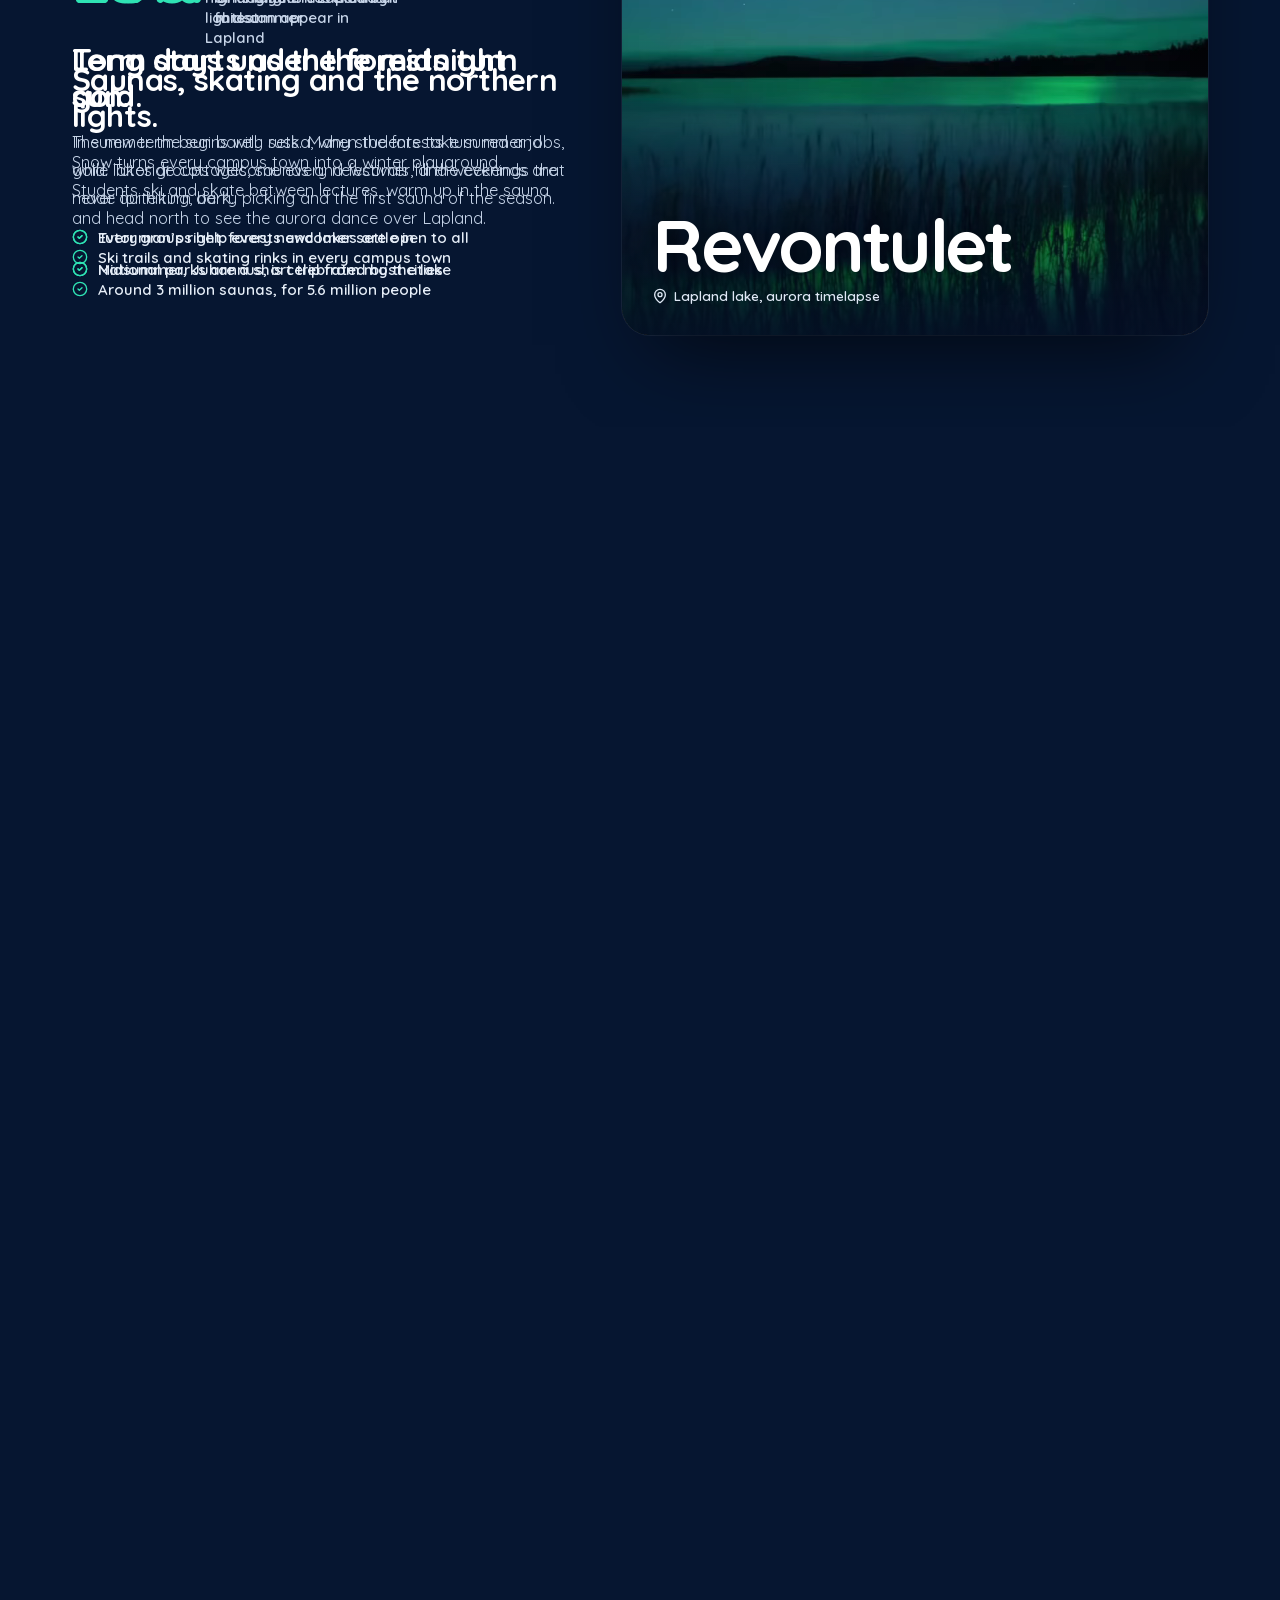
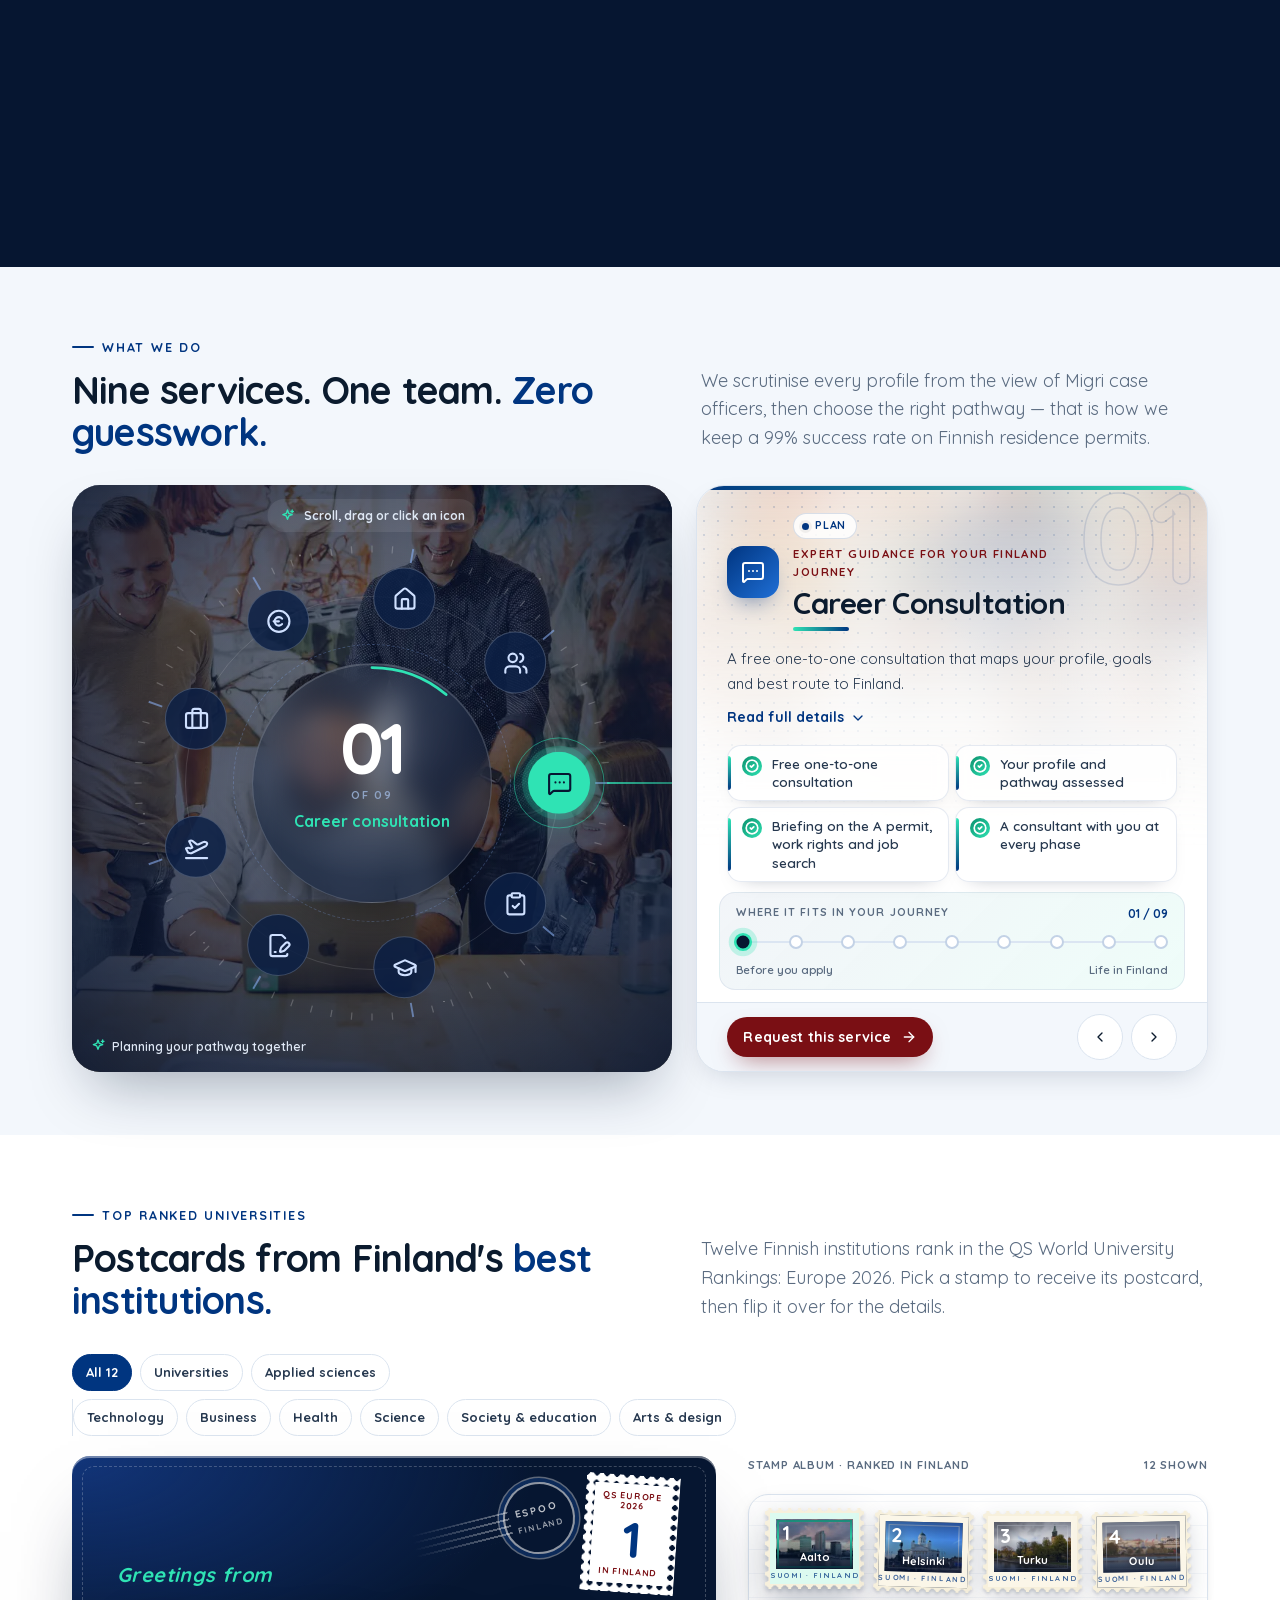
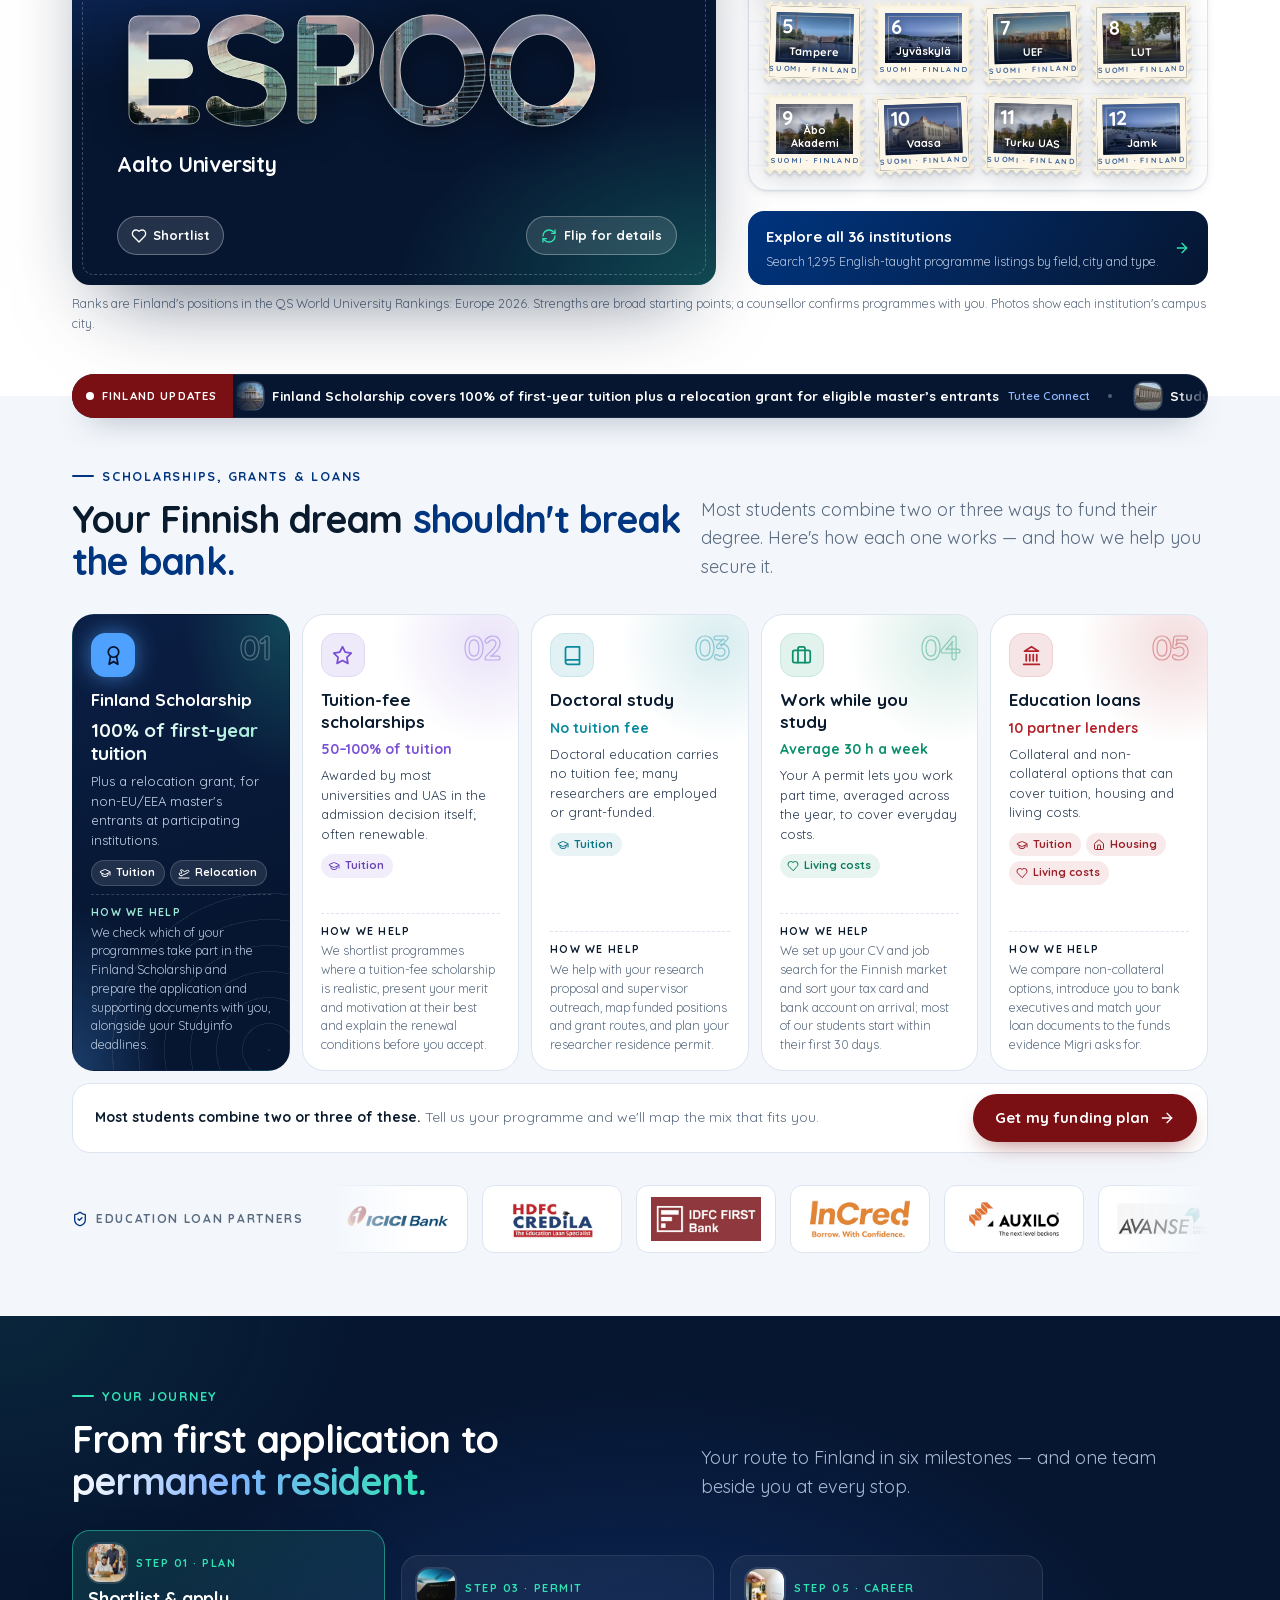
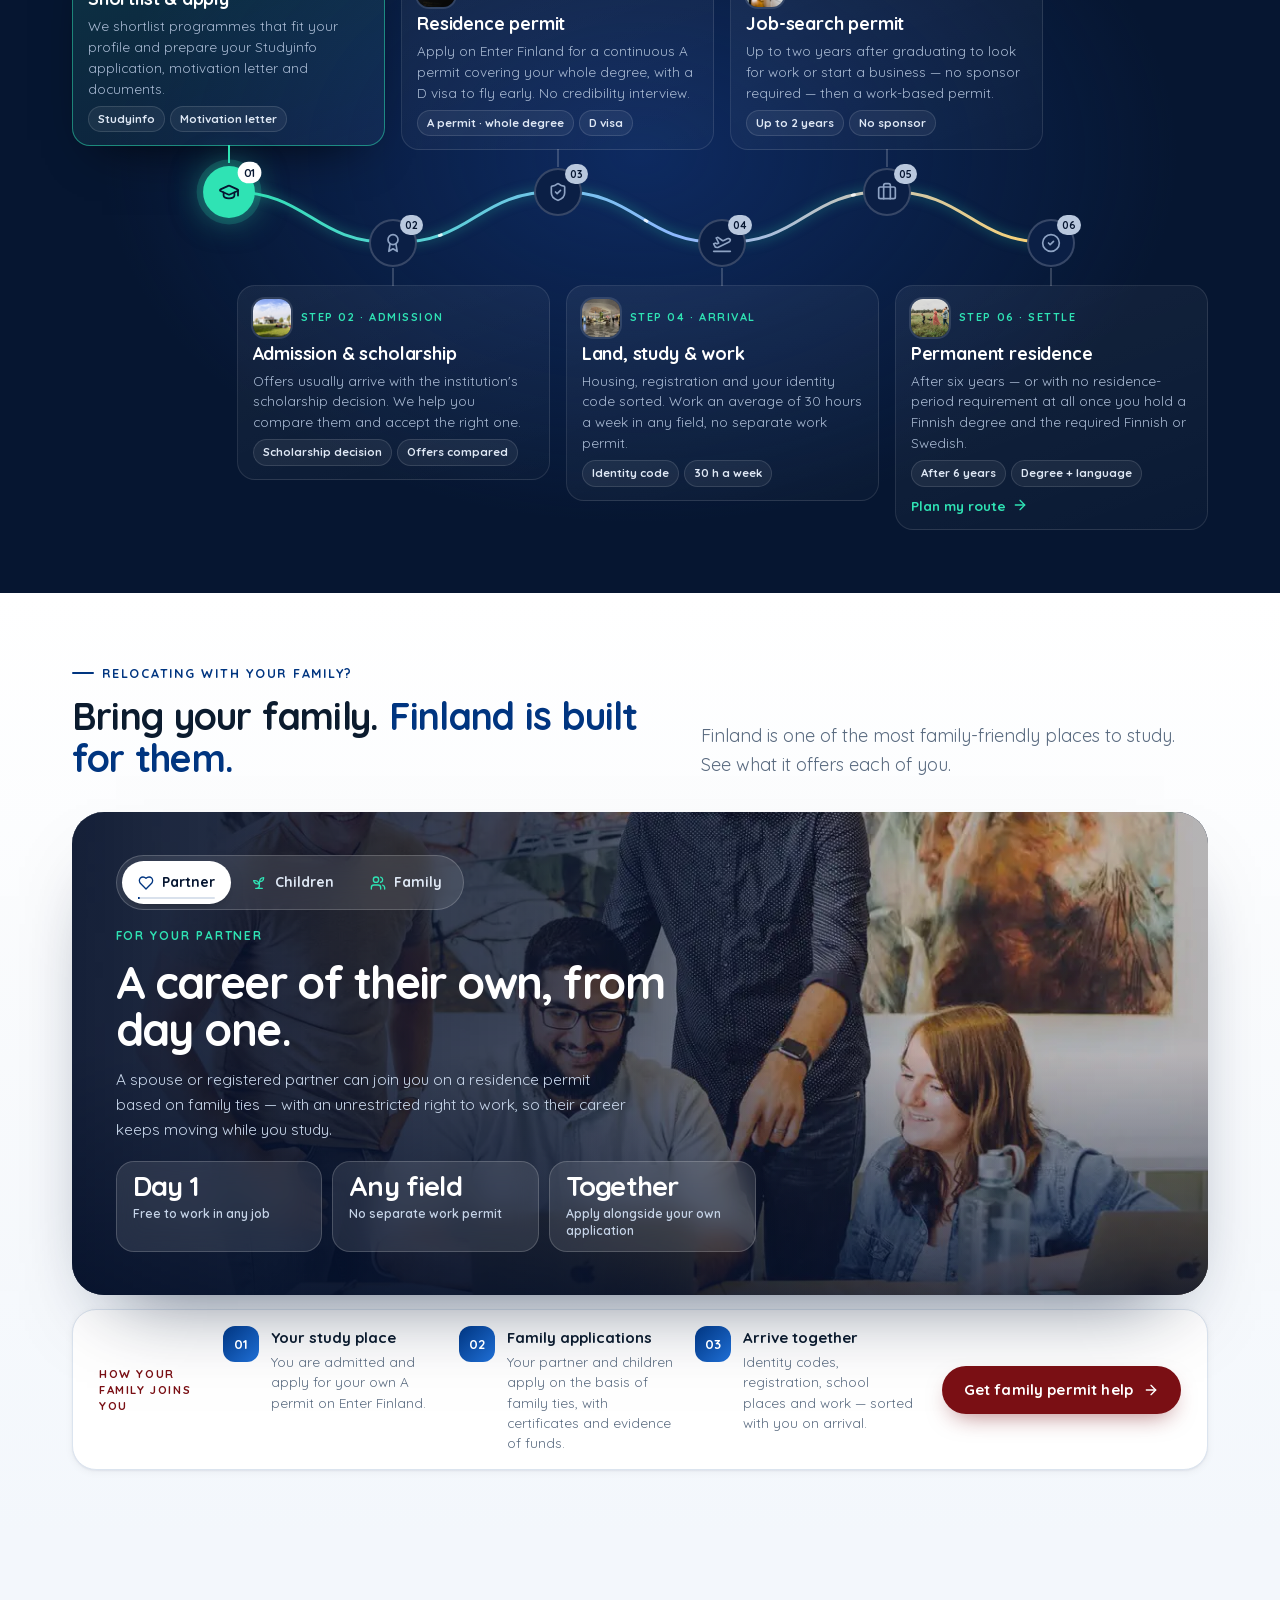
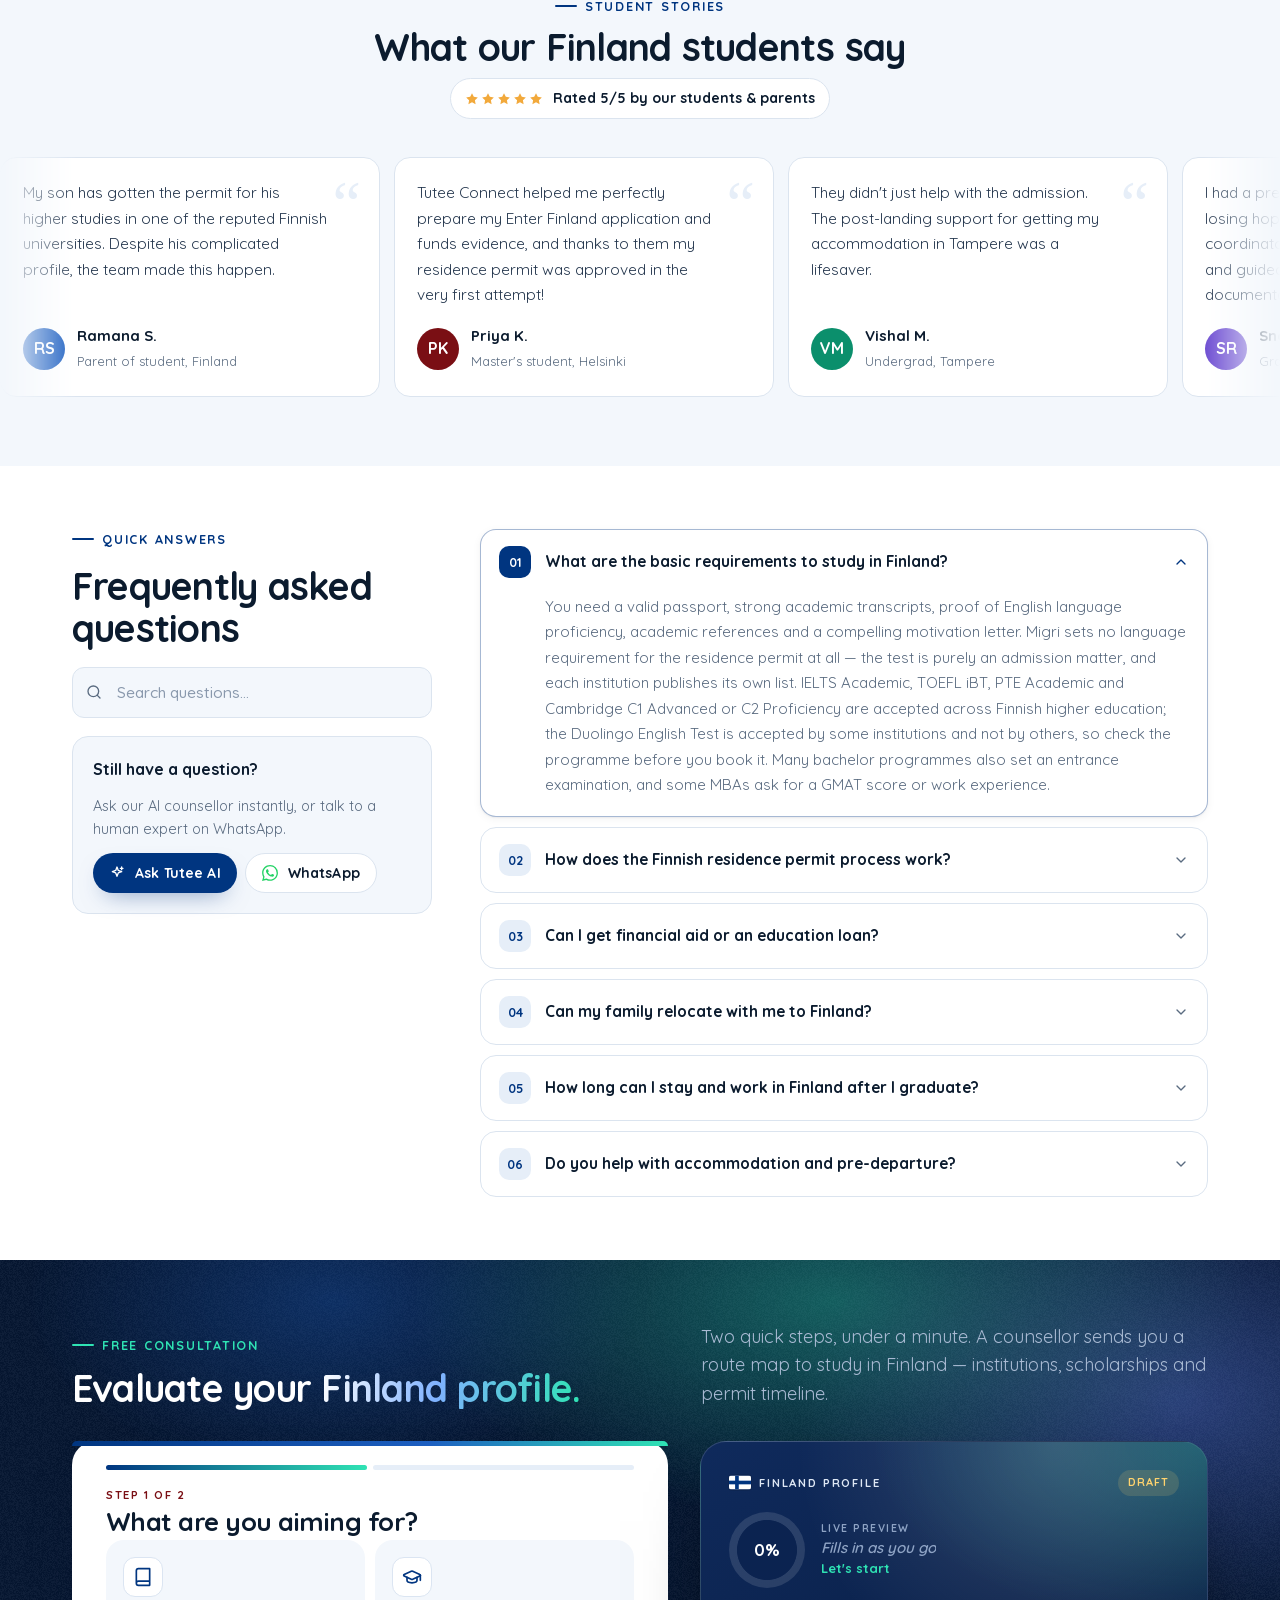
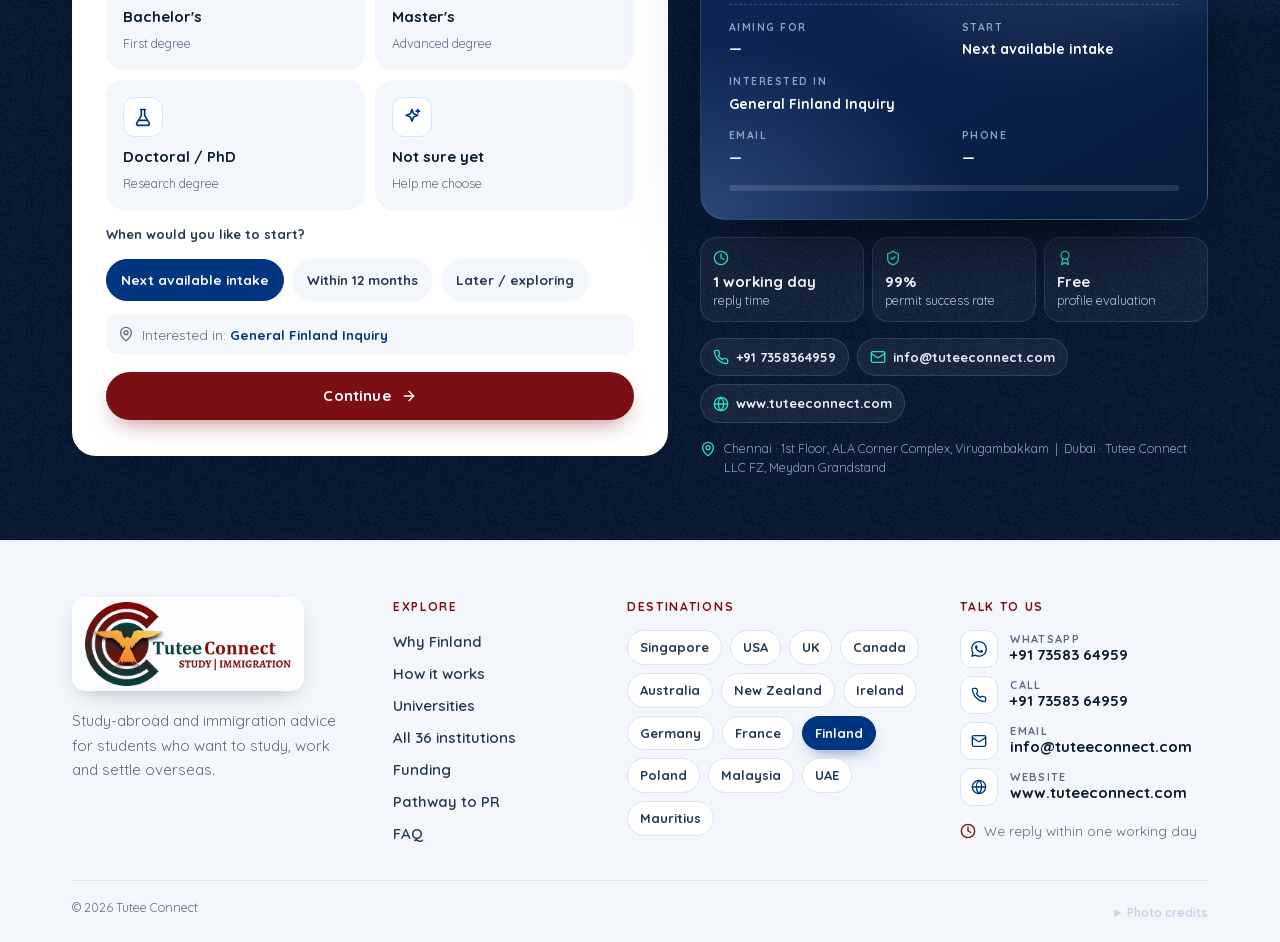
==== commit 24a2c1c1: "Contact form: make the profile card read as a preview, not a name field The card above the form show" ====
--- a/index.html
+++ b/index.html
@@ -941,7 +941,7 @@
           <div class="lp__top"><span class="lp__brand"><svg class="flag"><use href="#flag-fi"/></svg>Finland profile</span><span class="lp__status" data-lp-status>Draft</span></div>
           <div class="lp__who">
             <span class="lp__ring" data-strength-ring><b data-lp-pct>0%</b></span>
-            <div><small>Applicant</small><b class="lp__name" data-lp-name>Your name</b><span class="lp__label" data-strength-label>Let's start</span></div>
+            <div><small>Live preview</small><b class="lp__name is-empty" data-lp-name>Fills in as you go</b><span class="lp__label" data-strength-label>Let's start</span></div>
           </div>
           <dl class="lp__rows">
             <div><dt>Aiming for</dt><dd data-lp-level>&mdash;</dd></div>
--- a/assets/css/finland.css
+++ b/assets/css/finland.css
@@ -1313,7 +1313,7 @@
 .lp__who > div { display: grid; gap: 2px; min-width: 0; }
 .lp__who small, .lp__rows dt { font-size: 10.5px; font-weight: 800; letter-spacing: .14em; text-transform: uppercase; color: #8ea3c4; }
 .lp__name { font-size: clamp(1.3rem, 1.05rem + 1vw, 1.75rem); line-height: 1.15; letter-spacing: -.02em; overflow: hidden; text-overflow: ellipsis; white-space: nowrap; }
-.lp__name.is-empty { color: rgba(255,255,255,.35); }
+.lp__name.is-empty { font-size: 15px; font-weight: 600; font-style: italic; letter-spacing: 0; color: #8ea3c4; }
 .lp__name.is-typing::after { content: ""; display: inline-block; width: 2px; height: .9em; margin-left: 3px; vertical-align: -2px; background: var(--aurora); animation: lfCaret 1s steps(2, start) infinite; }
 @keyframes lfCaret { to { opacity: 0; } }
 .lp__label { font-size: 13px; font-weight: 700; color: var(--aurora); }
@@ -2118,6 +2118,7 @@
 @media (max-width: 699px) {
   .lp:not(.is-open) .lp__who small::after { content: " · tap to view"; }
   .lp__name { font-size: 1.05rem !important; }
+  .lp__name.is-empty { font-size: 13px !important; }
   .lp__who { gap: 10px !important; }
   .lp__ring { width: 40px !important; height: 40px !important; }
   .lf__side > .lp { padding: 9px 12px 10px; }
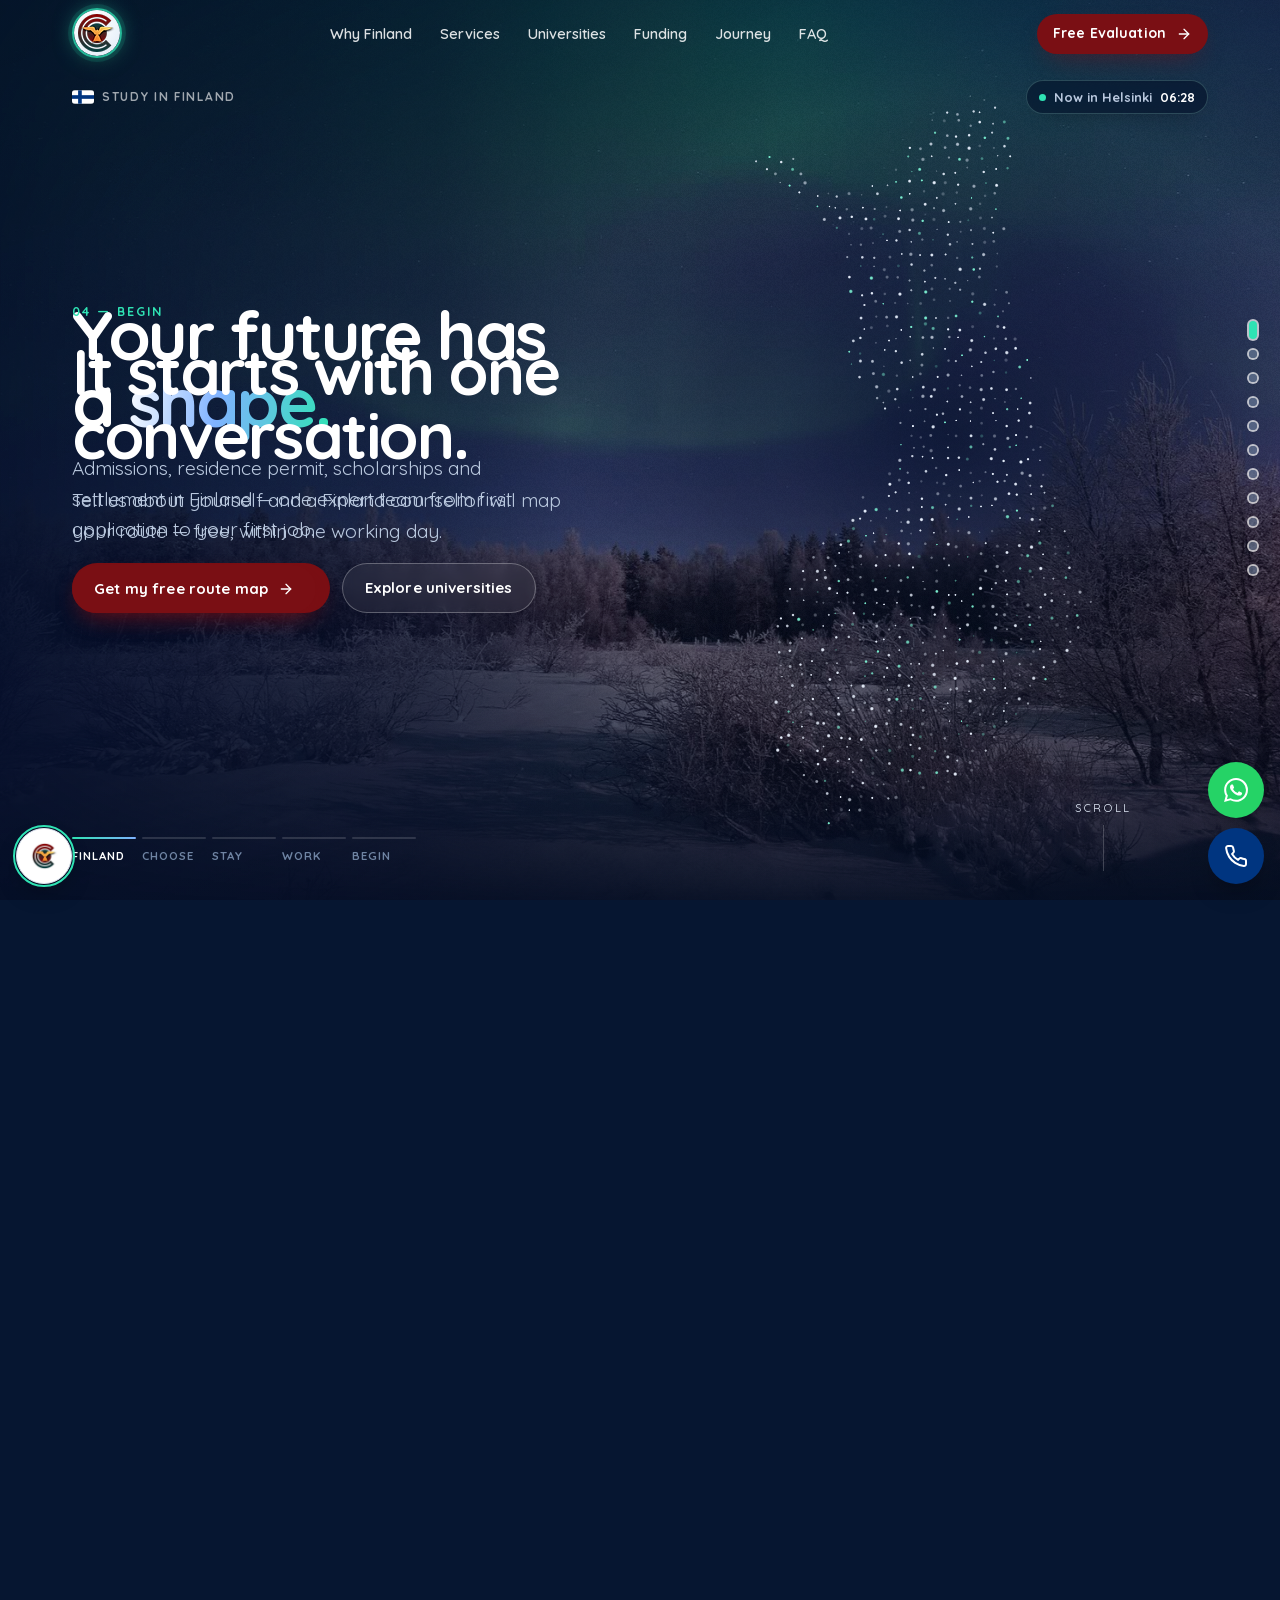
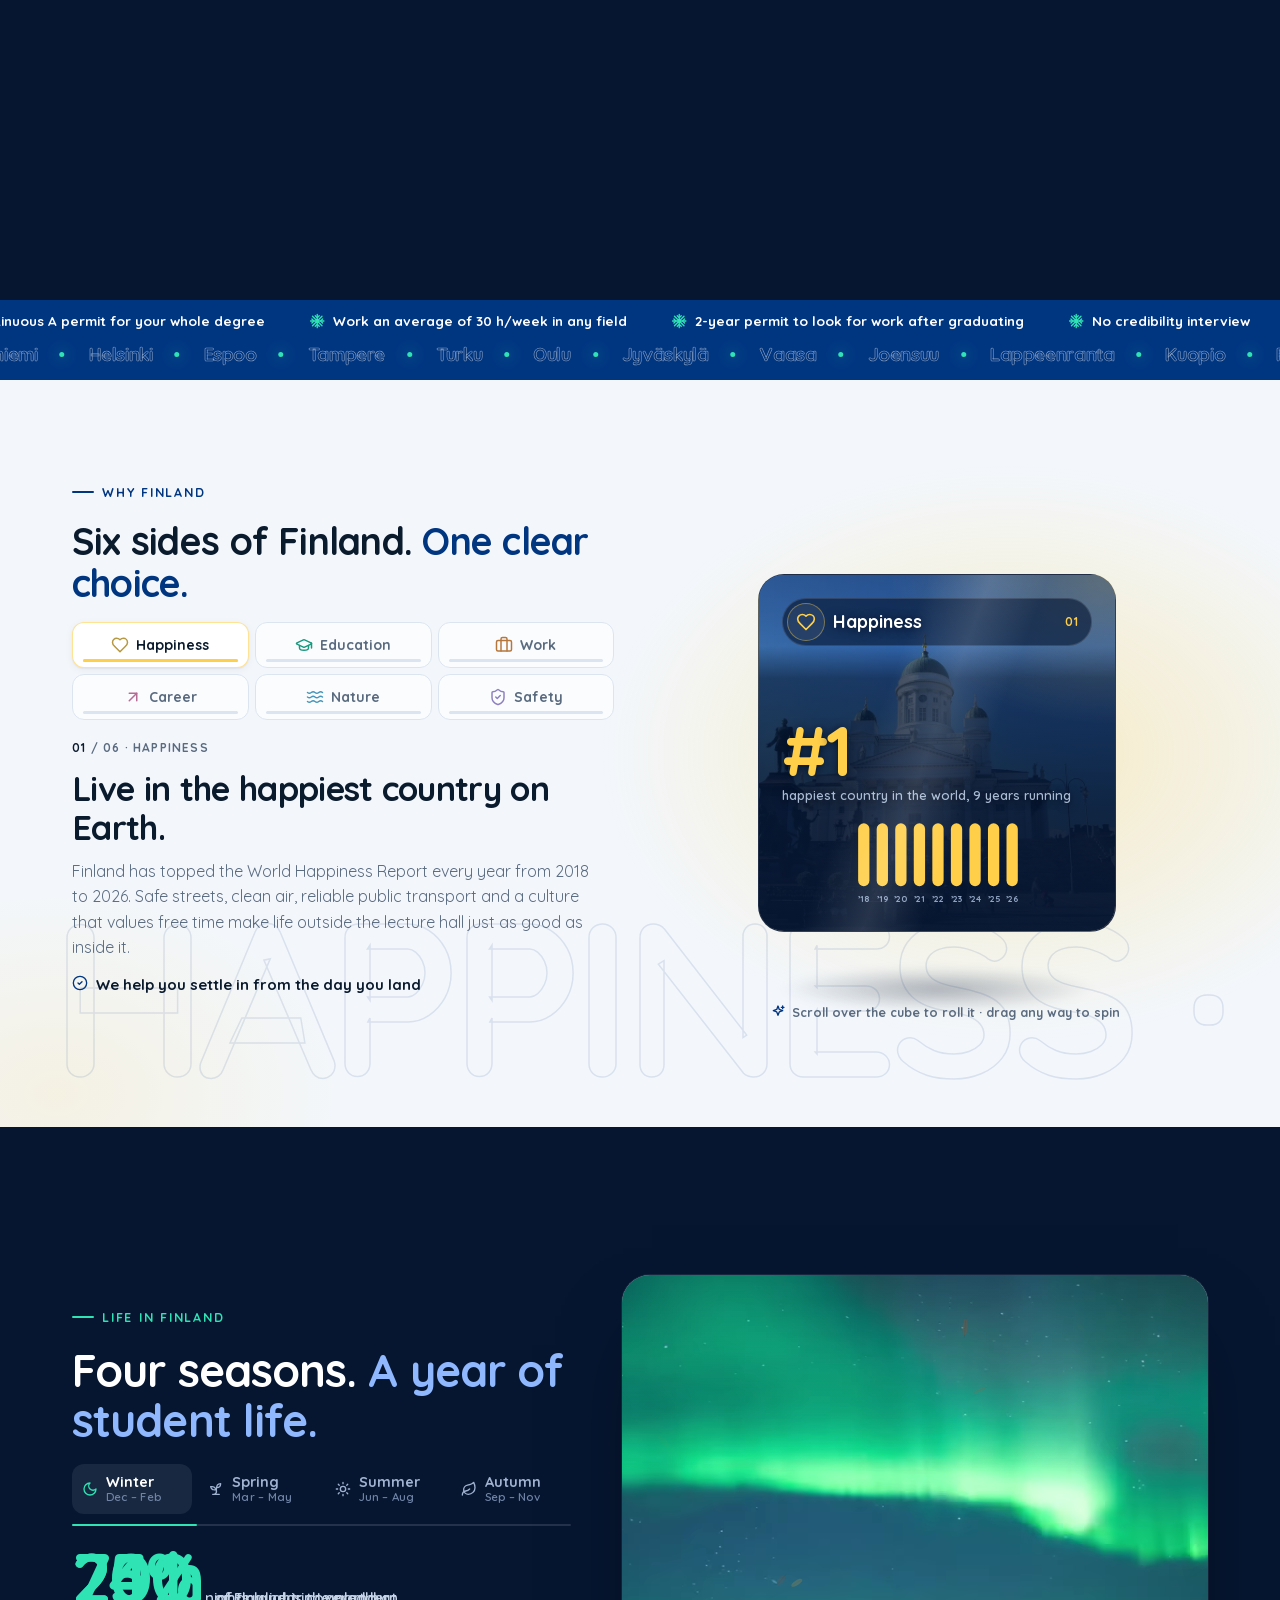
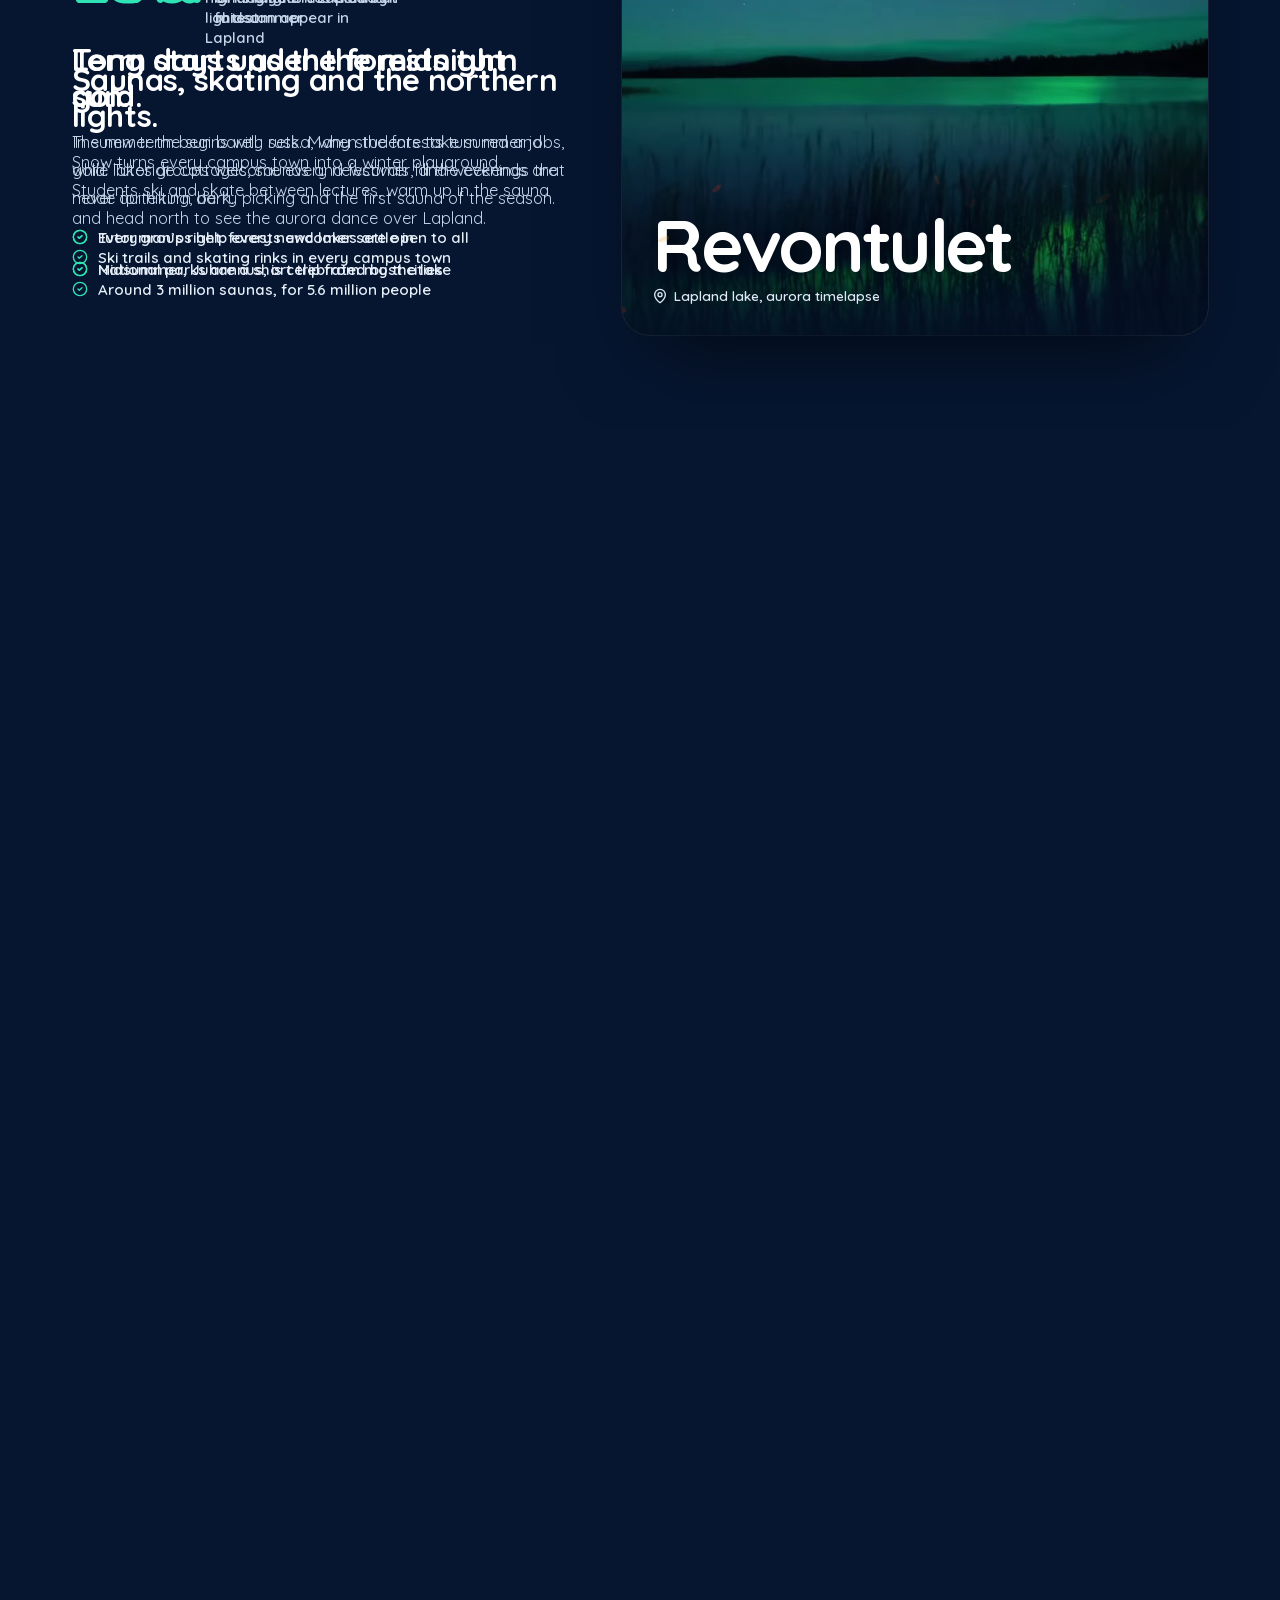
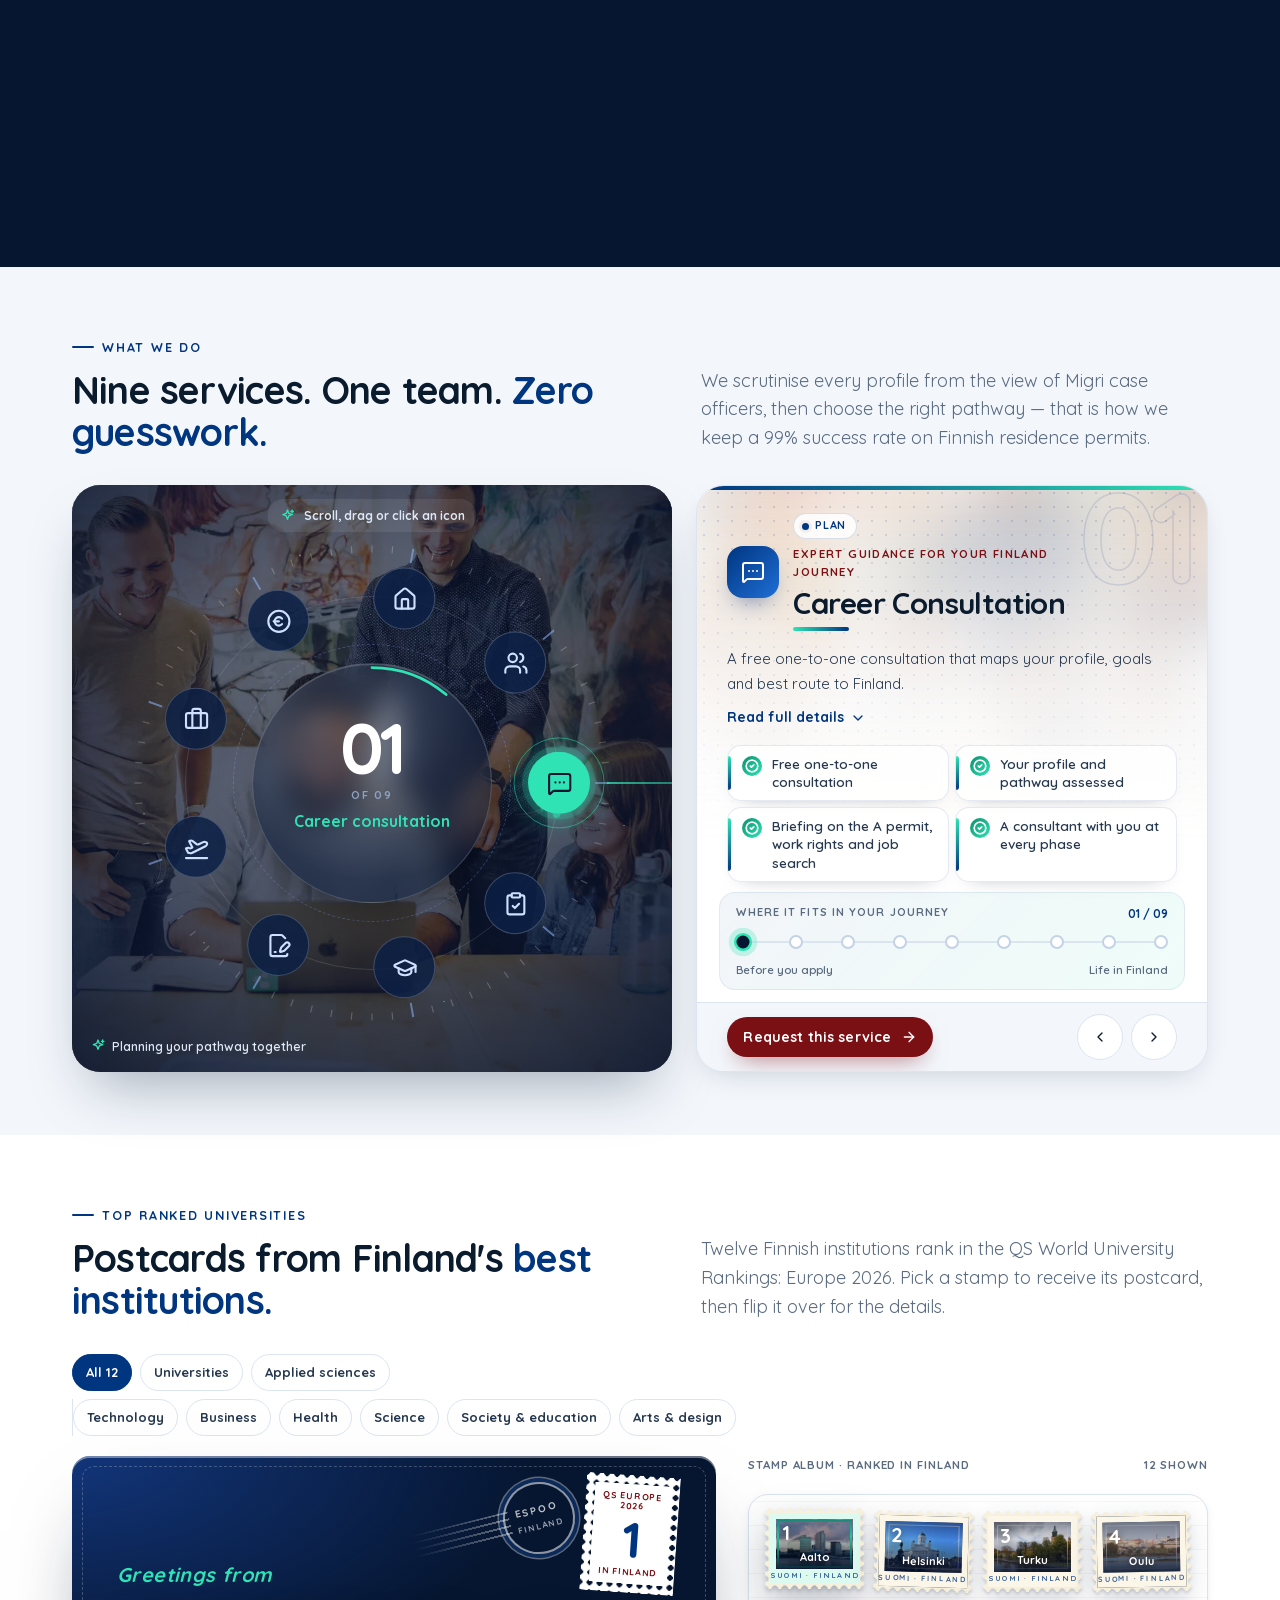
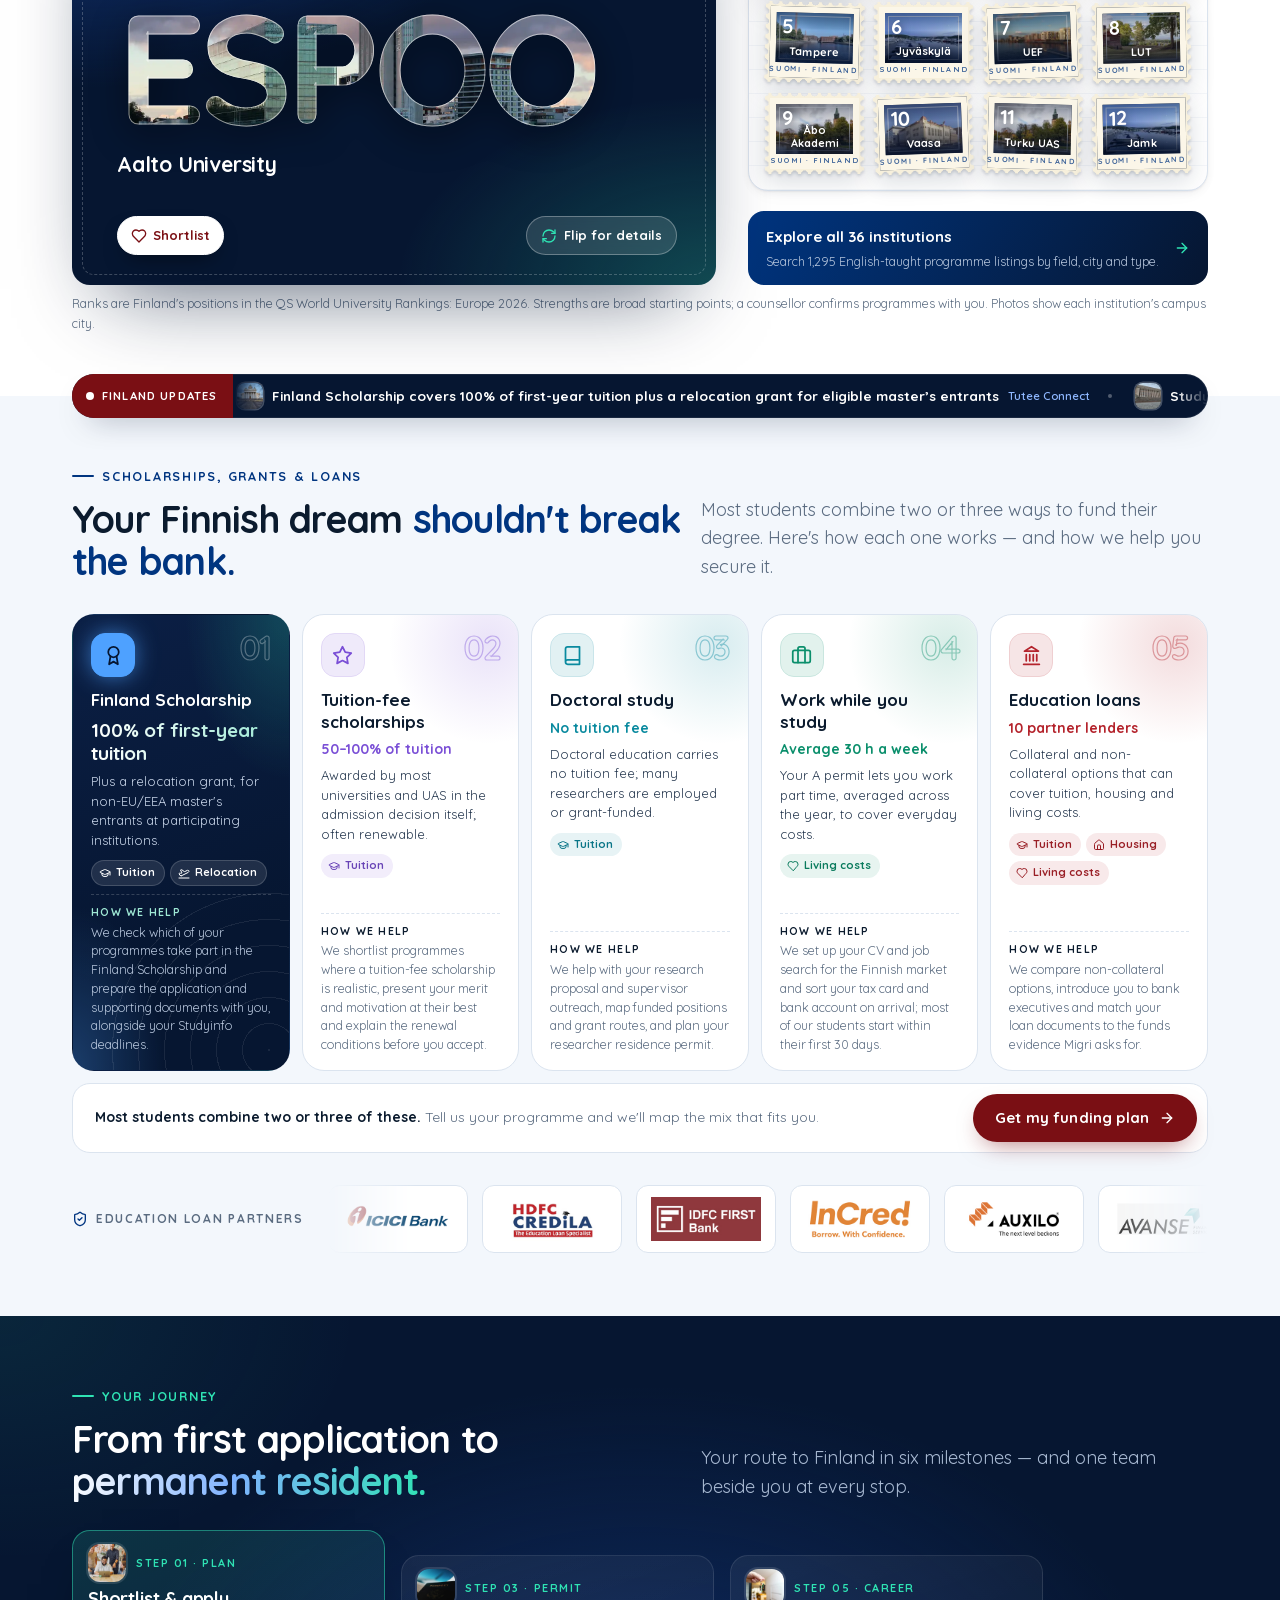
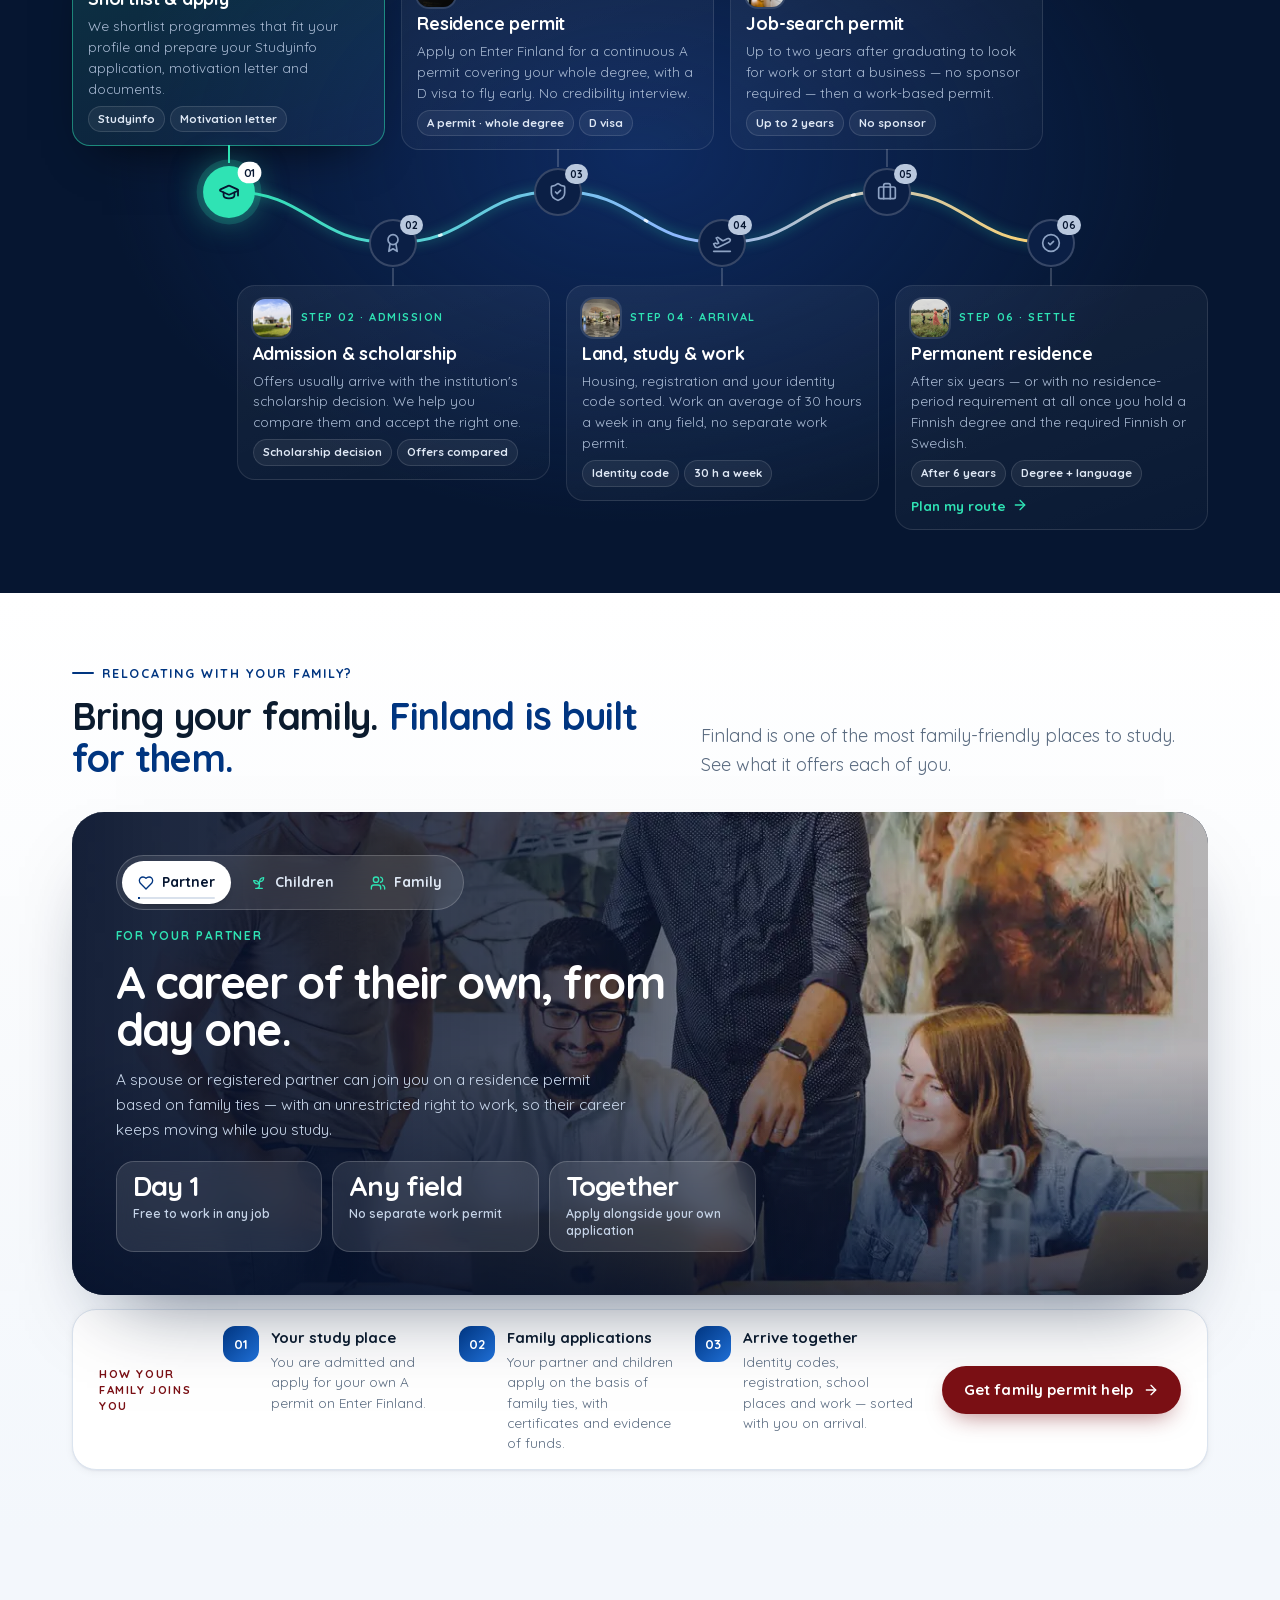
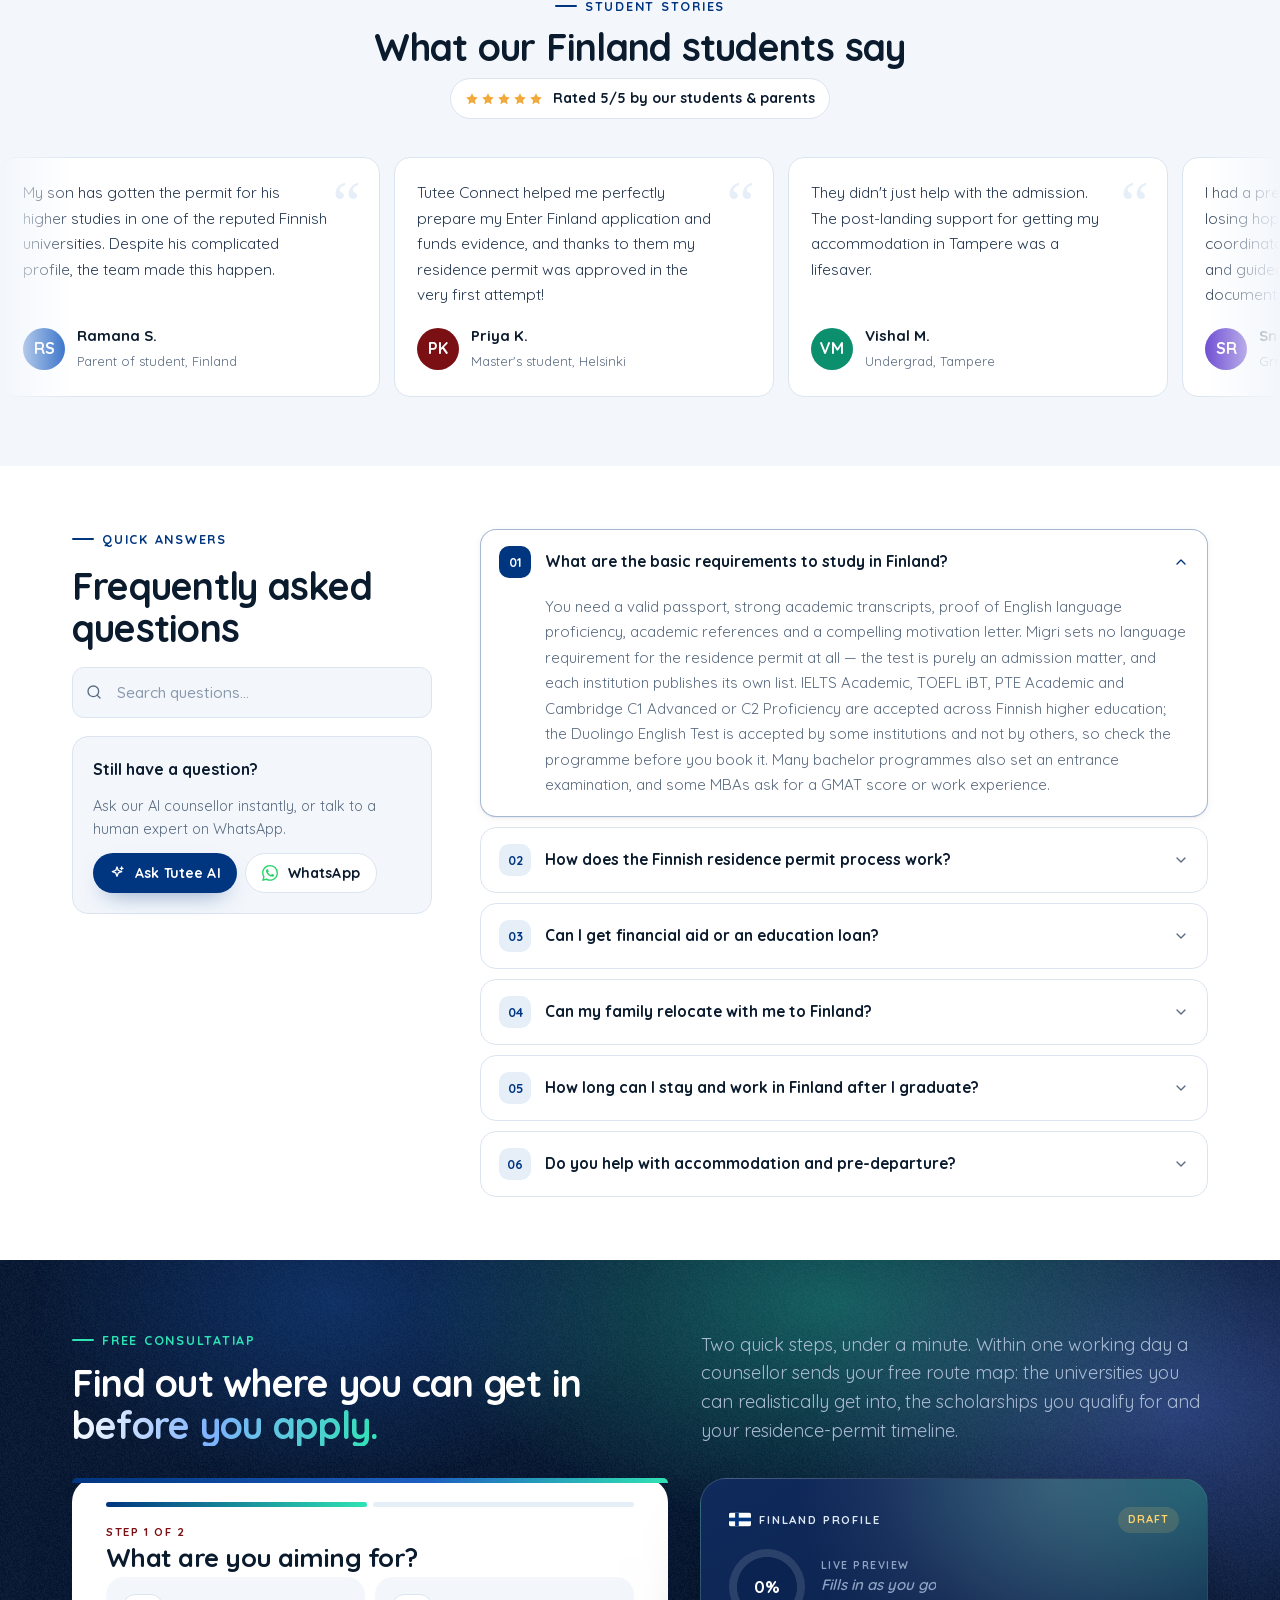
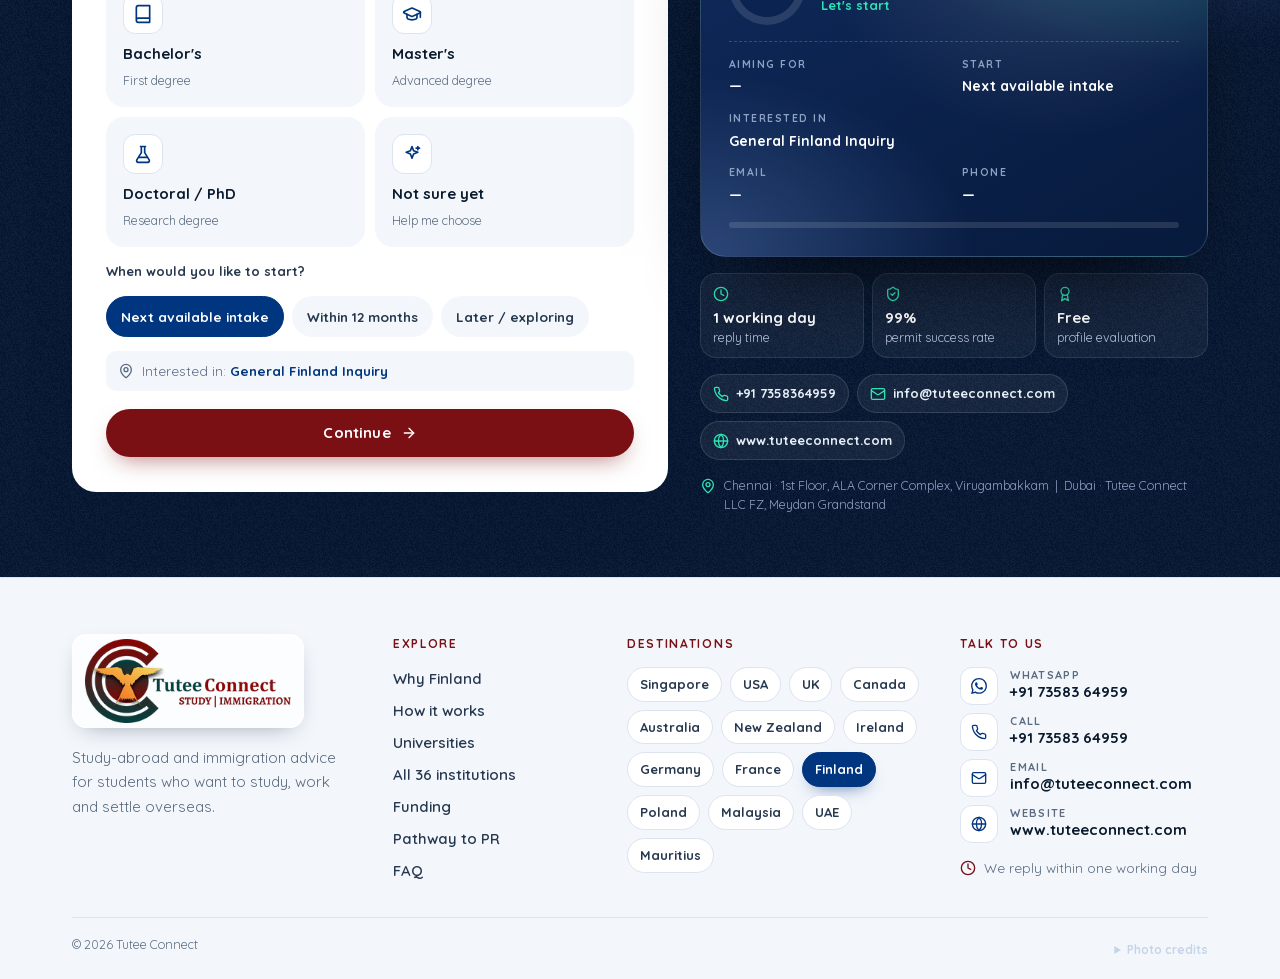
==== commit 7ba45830: "Shortlist: louder hearts, bump on every add; contact headline gives a reason Postcard and directory " ====
--- a/index.html
+++ b/index.html
@@ -869,9 +869,9 @@
     <div class="section-head section-head--split reveal">
       <div>
         <span class="eyebrow"><span data-decrypt="view">Free consultation</span></span>
-        <h2 class="h2" style="margin-top:12px">Evaluate your <span class="text-grad">Finland profile.</span></h2>
-      </div>
-      <p class="lead">Two quick steps, under a minute. A counsellor sends you a route map to study in Finland &mdash; institutions, scholarships and permit timeline.</p>
+        <h2 class="h2" style="margin-top:12px">Find out where you can get in <span class="text-grad">before you apply.</span></h2>
+      </div>
+      <p class="lead">Two quick steps, under a minute. Within one working day a counsellor sends your free route map: the universities you can realistically get into, the scholarships you qualify for and your residence-permit timeline.</p>
     </div>
 
     <div class="lf" data-lf>
@@ -1008,7 +1008,7 @@
 <!-- Shortlist reminder: appears once universities are shortlisted and leads to the form. initShortlistFab(). -->
 <a class="slfab" href="#contact" data-slfab hidden>
   <span class="slfab__heart"><svg class="ico"><use href="#i-heart"/></svg><b data-slfab-count>0</b></span>
-  <span class="slfab__txt"><b data-slfab-label>Universities shortlisted</b><small>Apply with your shortlist</small></span>
+  <span class="slfab__txt"><b data-slfab-label aria-live="polite">Universities shortlisted</b><small>Review &amp; apply with your shortlist</small></span>
   <svg class="ico ico-sm slfab__go"><use href="#i-arrow"/></svg>
 </a>
 <div class="fab-stack fab-stack--left">
--- a/assets/css/finland.css
+++ b/assets/css/finland.css
@@ -987,15 +987,30 @@
 .pc__line small { font-size: clamp(10px, 1.8cqi, 11.5px); font-weight: 800; letter-spacing: .1em; text-transform: uppercase; color: #9a8f78; }
 .pc__line b { font-size: clamp(13px, 2.5cqi, 16px); line-height: 1.3; color: var(--ink); }
 .pc__actions { display: flex; flex-wrap: wrap; gap: 8px; margin-top: 4px; }
-.pc__heart { display: inline-flex; align-items: center; gap: 6px; padding: 8px 13px; border-radius: 999px; font-size: 13px; font-weight: 700; color: var(--brand); background: #fff; border: 1.5px solid #e8cfcf; transition: background .2s, color .2s, transform .2s; }
-.pc__heart:hover { border-color: var(--brand); }
+/* The heart reads as a control at rest: a brand outline on the paper back,
+   a solid white pill on the night front (the glass "Flip" pill beside it
+   stays quiet). Shortlisted turns it solid brand with a filled heart. */
+.pc__heart { --cue-c: var(--brand); position: relative; display: inline-flex; align-items: center; gap: 6px; padding: 8px 13px; border-radius: 999px; font-size: 13px; font-weight: 700; color: var(--brand); background: #fff5f5; border: 1.5px solid var(--brand); box-shadow: 0 6px 14px -8px rgba(122,15,20,.55); transition: background .2s, color .2s, border-color .2s, transform .2s; }
+.pc__heart:hover { background: #fff; }
 .pc__heart[aria-pressed="true"] { background: var(--brand); color: #fff; border-color: var(--brand); }
 .pc__heart[aria-pressed="true"] .ico { fill: currentColor; }
 .pc__heart.is-pop { animation: pcPop .45s var(--ease); }
 @keyframes pcPop { 40% { transform: scale(1.12); } }
-.pc__heart--front { position: absolute; left: 7%; bottom: 7%; color: #fff; background: rgba(255,255,255,.12); border-color: rgba(255,255,255,.3); -webkit-backdrop-filter: blur(6px); backdrop-filter: blur(6px); }
-.pc__heart--front:hover { border-color: #fff; background: rgba(255,255,255,.22); }
-.pc__heart--front[aria-pressed="true"] { background: #fff; color: var(--brand); border-color: #fff; }
+.pc__heart--front { --cue-c: #fff; position: absolute; left: 7%; bottom: 7%; color: var(--brand); background: #fff; border-color: #fff; box-shadow: 0 10px 22px -10px rgba(0,0,0,.6); }
+.pc__heart--front:hover { background: #fff5f5; }
+.pc__heart--front[aria-pressed="true"] { background: var(--brand); color: #fff; border-color: rgba(255,255,255,.85); }
+/* "Shortlist me" cue: every 7s a soft ring pings out of the heart and the
+   icon gives one small beat; the two hearts are staggered (--cue, set by
+   initPostcards) and pause while the postcards are off screen (.is-asleep).
+   Transform/opacity only, so nothing around it moves. Stops once shortlisted. */
+.pc__heart::after { content: ""; position: absolute; inset: -1.5px; border-radius: inherit; border: 2px solid var(--cue-c); opacity: 0; pointer-events: none;
+  animation: slCue 7s var(--ease) infinite; animation-delay: calc(1.5s + var(--cue, 0) * 3.5s); }
+.pc__heart .ico { animation: slBeat 7s var(--ease) infinite; animation-delay: calc(1.5s + var(--cue, 0) * 3.5s); }
+@keyframes slCue { 0% { opacity: 0; transform: scale(1); } 3% { opacity: .8; } 20%, 100% { opacity: 0; transform: scale(1.14, 1.5); } }
+@keyframes slBeat { 0%, 12%, 100% { transform: none; } 4% { transform: scale(1.22); } 8% { transform: scale(.97); } }
+.pc__heart[aria-pressed="true"]::after, .pc__heart[aria-pressed="true"] .ico { animation: none; }
+.pc.is-asleep .pc__heart::after, .pc.is-asleep .pc__heart .ico { animation-play-state: paused; }
+@media (prefers-reduced-motion: reduce) { .pc__heart::after, .pc__heart .ico { animation: none; } }
 .pc__flip--back { position: absolute; right: 16px; bottom: 16px; z-index: 2; width: 38px; height: 38px; padding: 0; justify-content: center; font-size: 0; gap: 0; color: var(--fi-blue); background: #fff; border-color: #d9e3f1; -webkit-backdrop-filter: none; backdrop-filter: none; }
 .pc__flip--back .ico { width: 16px; height: 16px; }
 .pc__flip--back:hover { background: #fff; }
@@ -1343,23 +1358,49 @@
 @media (prefers-reduced-motion: reduce) { .lf__submit::after, .lp__name.is-typing::after { animation: none; } .lf__step.is-enter, .lf__step.is-enter-back, .lp__rows dd.is-set { animation: none; } .lp { transition: none; } }
 
 /* ======================================================= SHORTLIST FAB */
-.slfab { position: fixed; left: 16px; bottom: calc(16px + env(safe-area-inset-bottom)); z-index: 55; display: flex; align-items: center; gap: 12px; padding: 8px 16px 8px 8px; border-radius: 999px;
-  color: #fff; background: linear-gradient(120deg, var(--brand), #b4232c); box-shadow: 0 18px 36px -16px rgba(122,15,20,.8), 0 0 0 1px rgba(255,255,255,.15) inset;
+/* The CTA colour with a white rim, so it stands out on light and night
+   sections alike. initShortlistFab() drives the motion classes. */
+.slfab { position: fixed; left: 16px; bottom: calc(16px + env(safe-area-inset-bottom)); z-index: 55; display: flex; align-items: center; gap: 12px; min-height: 56px; padding: 6px 18px 6px 6px; border-radius: 999px;
+  color: #fff; background: linear-gradient(120deg, #b4232c, var(--brand) 75%); border: 2px solid #fff;
+  box-shadow: 0 20px 40px -14px rgba(6,22,49,.6), 0 10px 24px -10px rgba(122,15,20,.85);
   transition: transform .4s var(--ease), opacity .3s; }
 .slfab[hidden] { display: none; }
 .slfab.is-away { opacity: 0; transform: translateY(20px); pointer-events: none; }
 .slfab:hover { transform: translateY(-2px); }
-.slfab__heart { position: relative; width: 42px; height: 42px; flex: none; border-radius: 50%; display: grid; place-items: center; background: rgba(255,255,255,.16); }
+.slfab__heart { position: relative; width: 42px; height: 42px; flex: none; border-radius: 50%; display: grid; place-items: center; background: rgba(255,255,255,.18); }
 .slfab__heart .ico { width: 20px; height: 20px; fill: currentColor; }
-.slfab__heart b { position: absolute; top: -4px; right: -4px; min-width: 20px; height: 20px; padding: 0 5px; border-radius: 999px; display: grid; place-items: center; font-size: 11px; font-weight: 800; color: var(--brand); background: #fff; }
+.slfab__heart b { position: absolute; top: -5px; right: -5px; min-width: 22px; height: 22px; padding: 0 6px; border-radius: 999px; display: grid; place-items: center; font-size: 12px; font-weight: 800; color: var(--brand); background: #fff; box-shadow: 0 2px 6px rgba(6,22,49,.3); }
 .slfab__txt { display: grid; line-height: 1.2; }
-.slfab__txt b { font-size: 14px; }
-.slfab__txt small { font-size: 12px; color: #ffd9dc; font-weight: 600; }
+.slfab__txt b { max-width: min(56vw, 280px); overflow: hidden; text-overflow: ellipsis; font-size: 14.5px; }
+.slfab__txt small { font-size: 12.5px; color: #ffe3e5; font-weight: 600; }
 .slfab__go { transition: transform .25s; } .slfab:hover .slfab__go { transform: translateX(3px); }
+/* Ripple (::after) and idle glow (::before) ride on the pill's outline. */
+.slfab::before, .slfab::after { content: ""; position: absolute; inset: -2px; border-radius: inherit; opacity: 0; pointer-events: none; }
+.slfab::before { box-shadow: 0 0 0 5px rgba(255,255,255,.35), 0 0 30px 8px rgba(214,48,58,.6); }
+/* First appearance: springs up from the foot of the screen. */
+.slfab.is-enter { animation: slfabIn .6s cubic-bezier(.2, 1.4, .4, 1) backwards; }
+@keyframes slfabIn { from { opacity: 0; transform: translateY(28px) scale(.85); } }
+/* Every add: pop, count flips in, a ring ripples out. */
+.slfab.is-bump { animation: slfabPop .45s cubic-bezier(.3, 1.5, .5, 1); }
+@keyframes slfabPop { 45% { transform: scale(1.12); } }
 .slfab.is-bump .slfab__heart { animation: slfabBump .5s cubic-bezier(.3, 1.6, .5, 1); }
 @keyframes slfabBump { 40% { transform: scale(1.25); } }
-@media (max-width: 899px) { .slfab { bottom: calc(84px + env(safe-area-inset-bottom)); padding: 6px 14px 6px 6px; } .slfab__heart { width: 36px; height: 36px; } }
-@media (prefers-reduced-motion: reduce) { .slfab, .slfab__go { transition: none; } .slfab.is-bump .slfab__heart { animation: none; } }
+.slfab.is-bump .slfab__heart b, .slfab.is-enter .slfab__heart b { animation: slfabFlip .55s var(--ease); }
+@keyframes slfabFlip { 0% { transform: perspective(80px) rotateX(-90deg) scale(.6); } 60% { transform: perspective(80px) rotateX(0) scale(1.3); } 100% { transform: none; } }
+.slfab.is-bump::after, .slfab.is-enter::after { animation: slfabRipple .9s ease-out; }
+@keyframes slfabRipple { from { opacity: 1; box-shadow: 0 0 0 0 rgba(214,48,58,.6); } to { opacity: 1; box-shadow: 0 0 0 24px rgba(214,48,58,0); } }
+/* A removal only settles the count. */
+.slfab.is-settle .slfab__heart b { animation: slfabSettle .35s var(--ease); }
+@keyframes slfabSettle { from { transform: scale(.7); } }
+/* Idle cue until the first click: a soft glow every 10s. */
+.slfab.is-idle::before { animation: slfabGlow 10s ease-in-out 4s infinite; }
+.slfab.is-away::before { animation-play-state: paused; }
+@keyframes slfabGlow { 0%, 28%, 100% { opacity: 0; } 12% { opacity: 1; } }
+@media (max-width: 899px) { .slfab { bottom: calc(84px + env(safe-area-inset-bottom)); min-height: 50px; padding: 5px 14px 5px 5px; } .slfab__heart { width: 36px; height: 36px; } }
+@media (prefers-reduced-motion: reduce) {
+  .slfab, .slfab__go { transition: none; }
+  .slfab.is-enter, .slfab.is-bump, .slfab.is-bump .slfab__heart, .slfab .slfab__heart b, .slfab::before, .slfab::after { animation: none !important; }
+}
 
 /* ========================================================== DROPDOWNS
    Custom trigger + listbox over a hidden native <select>. */
